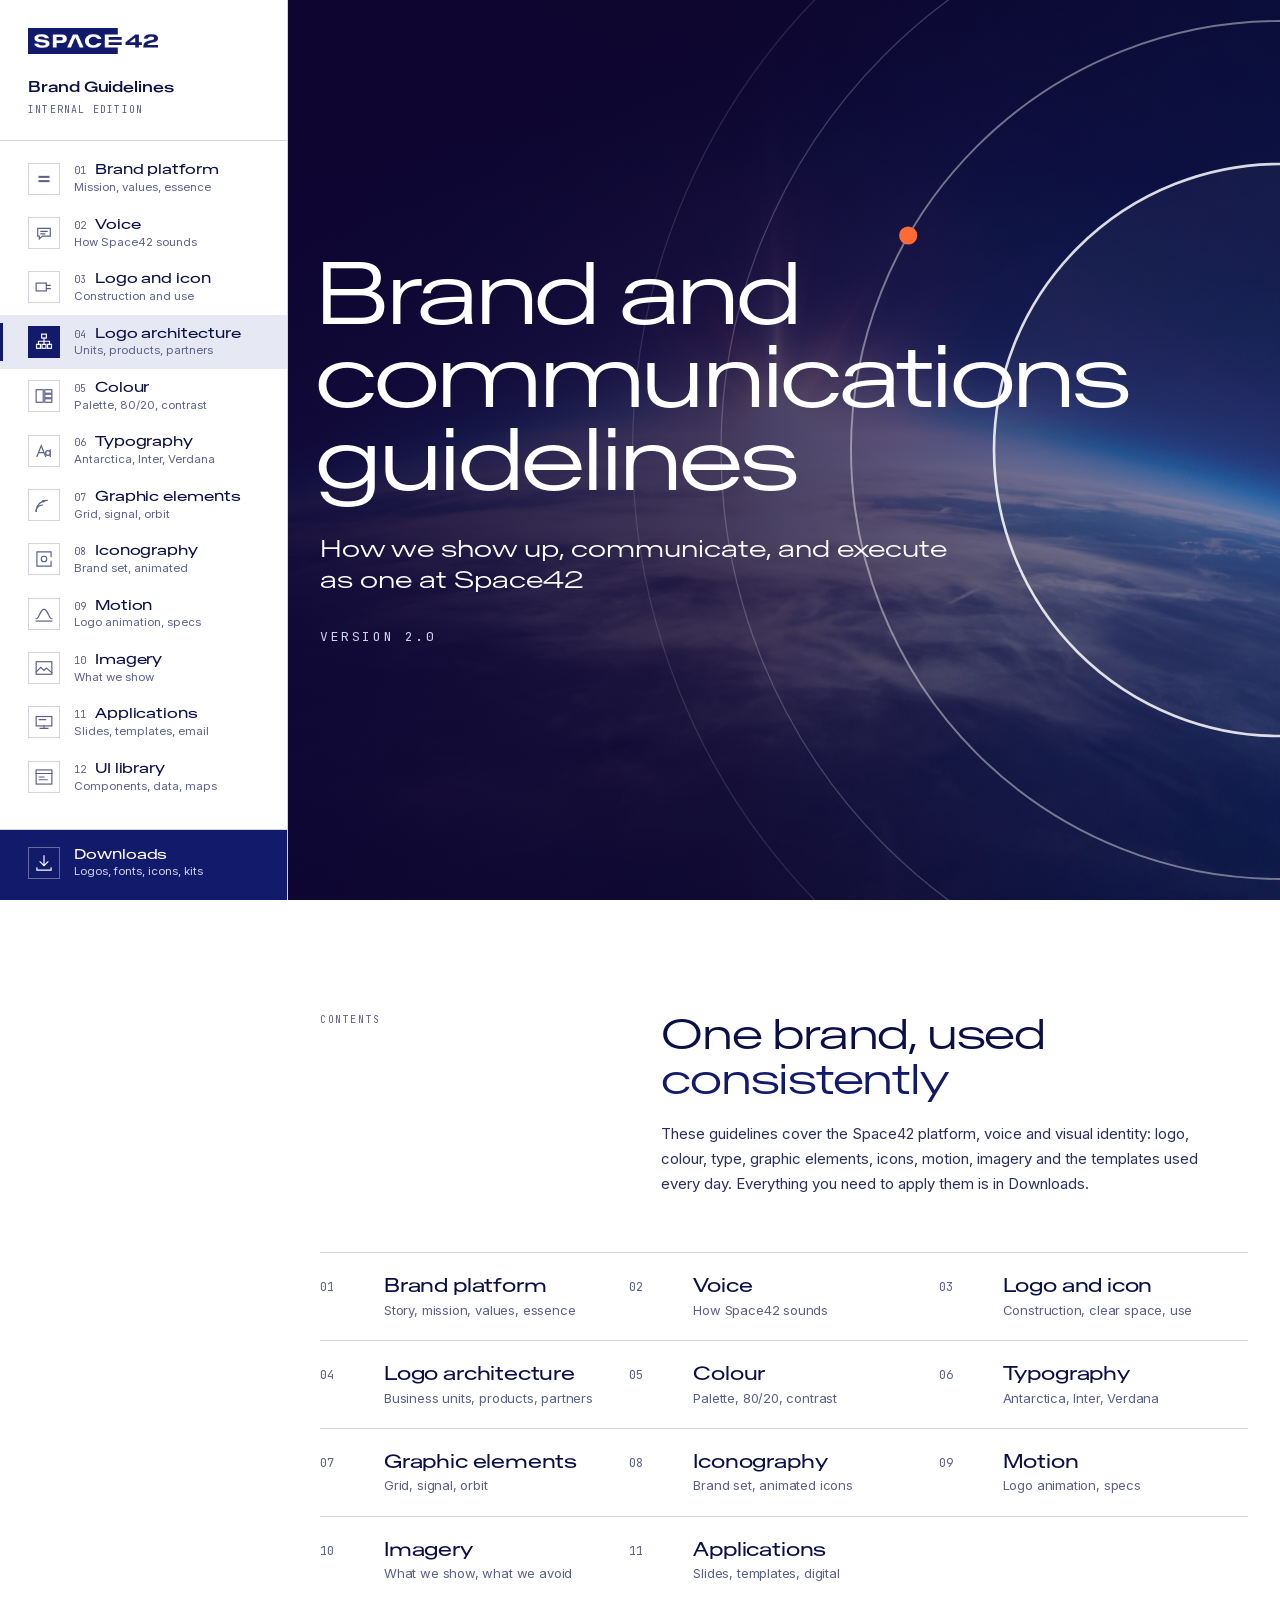
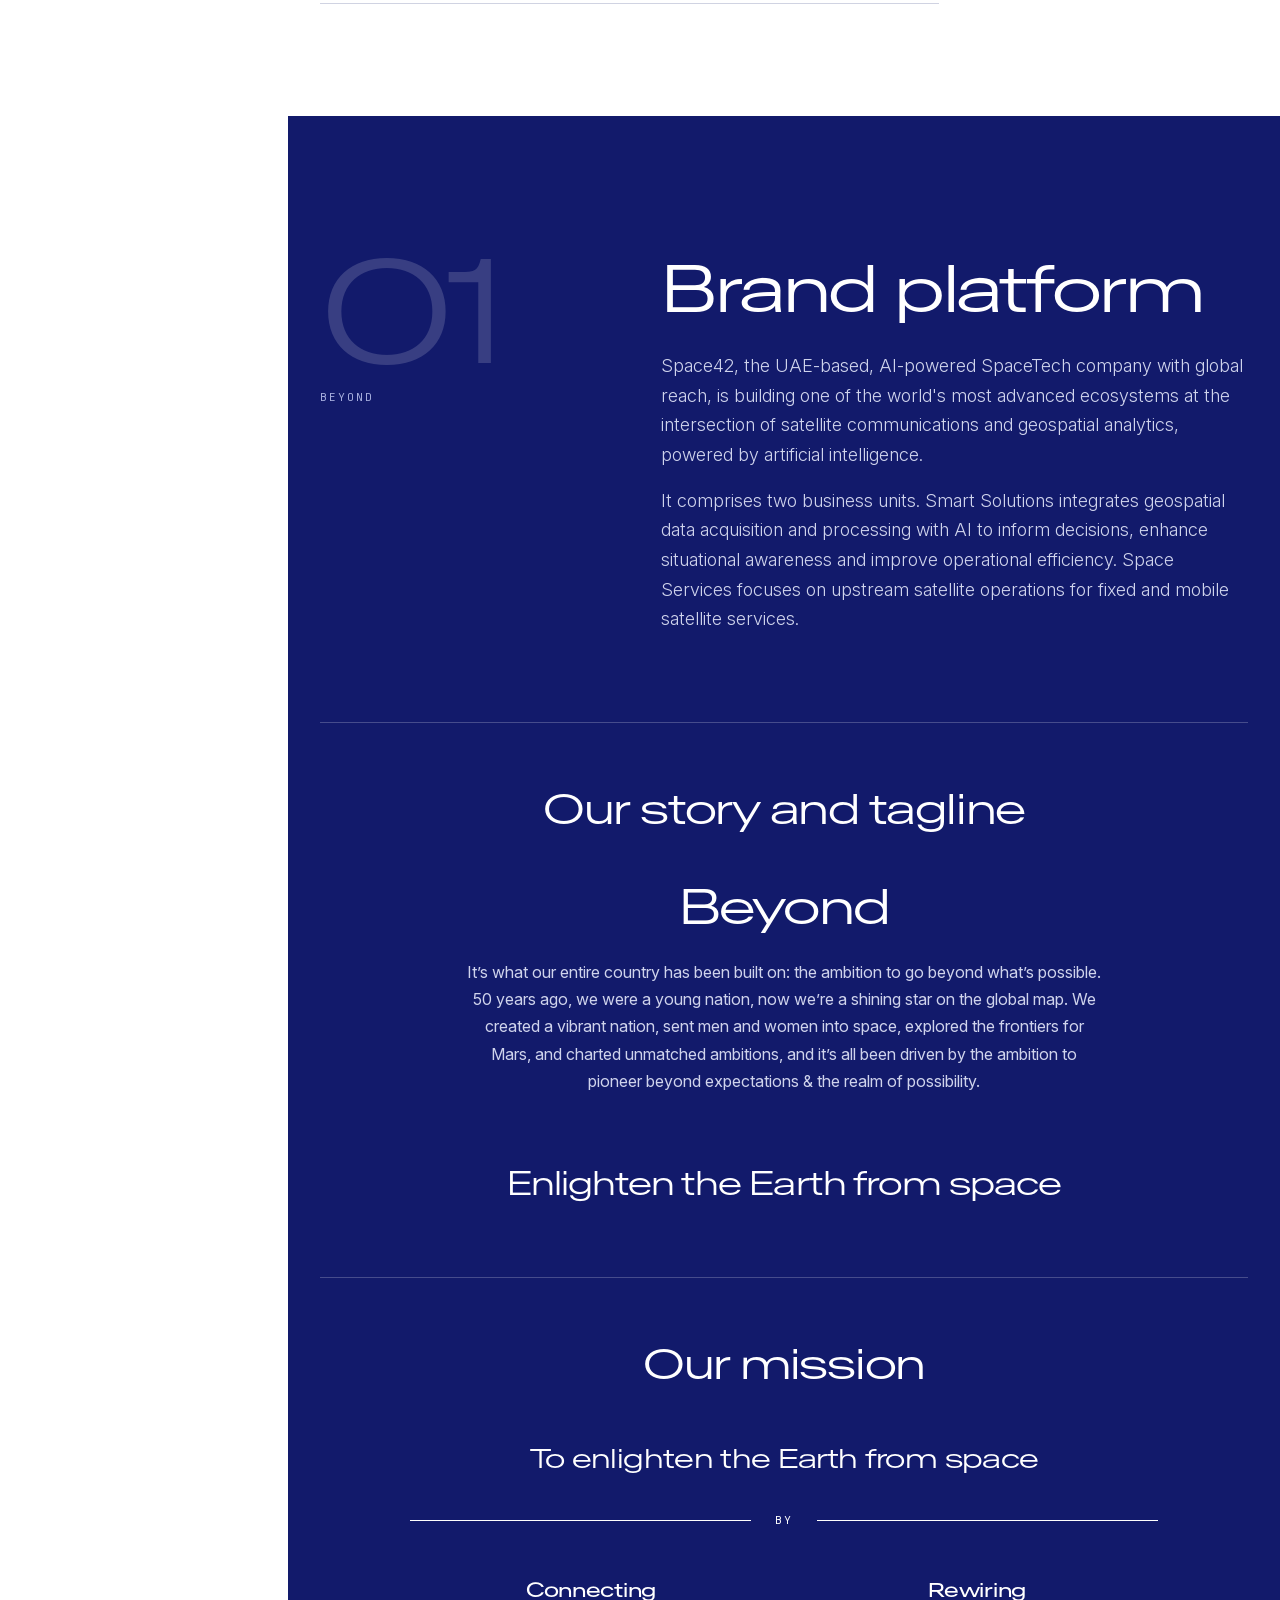
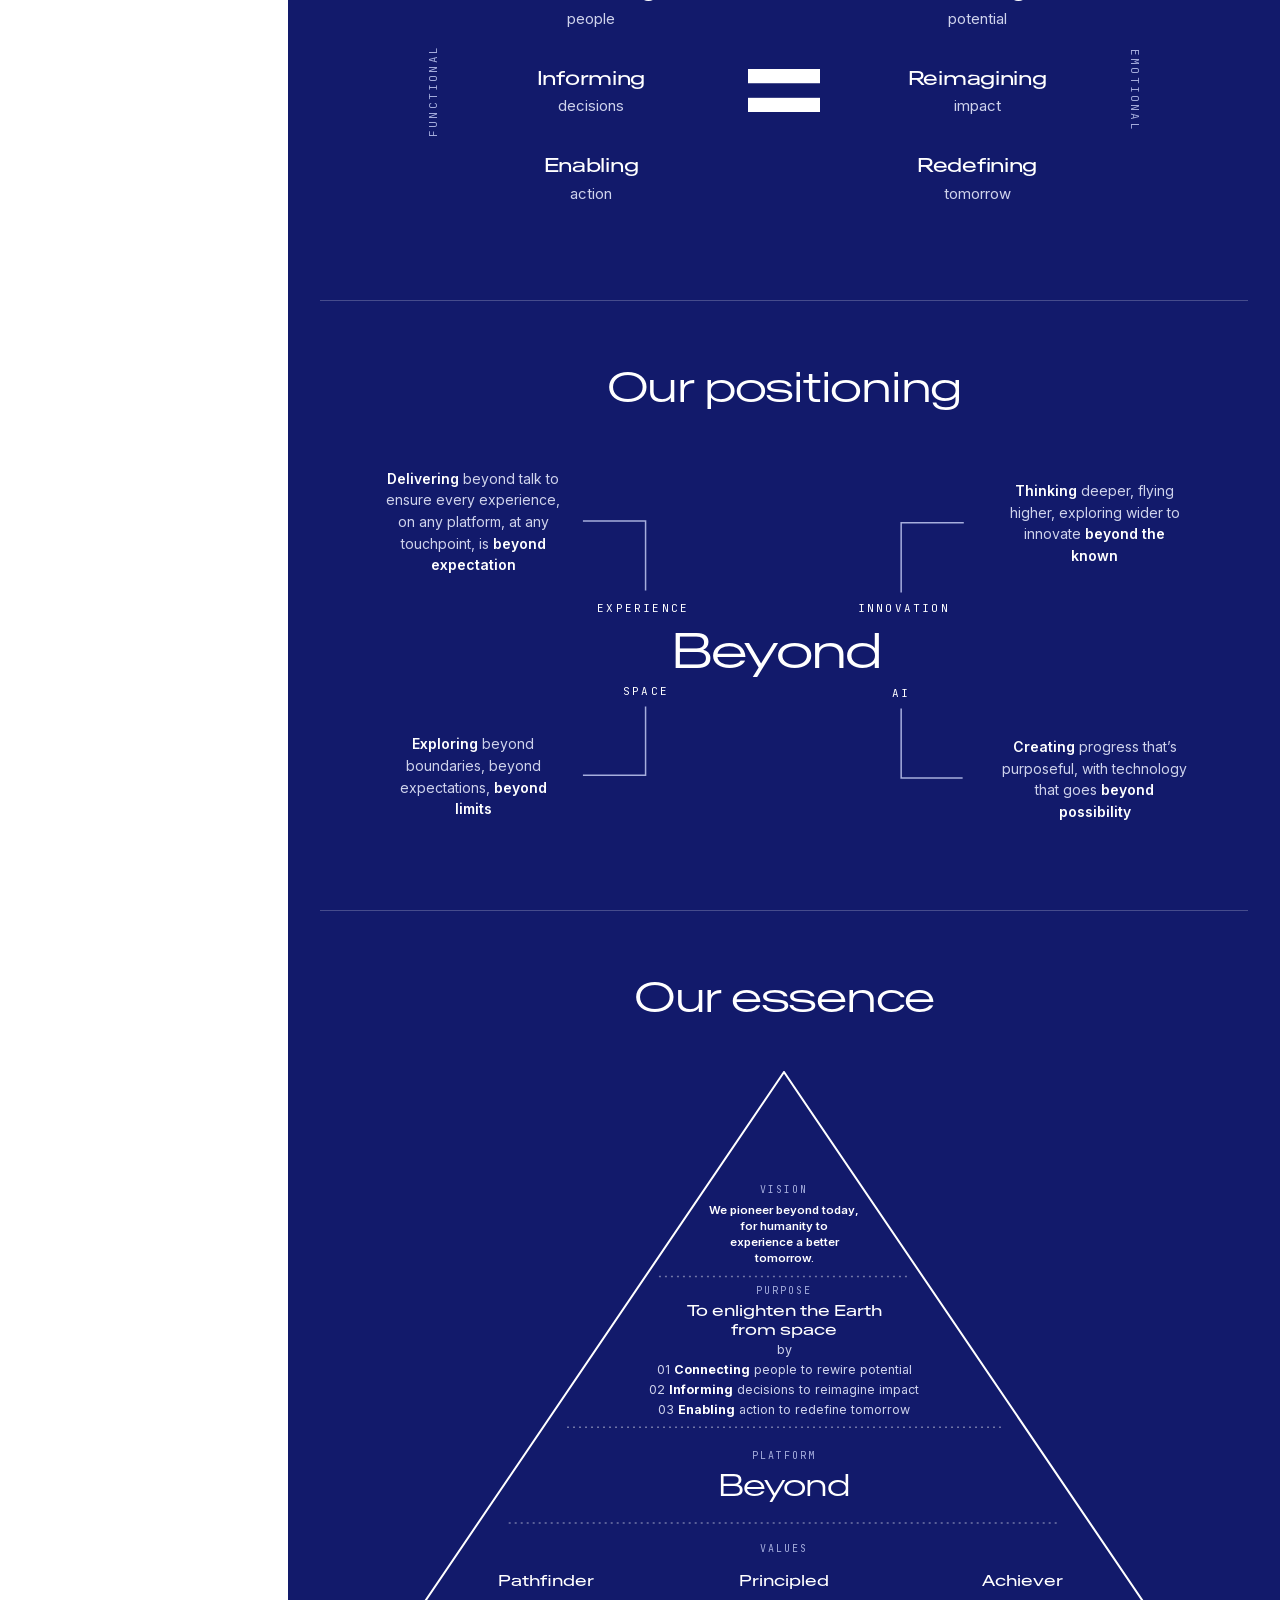
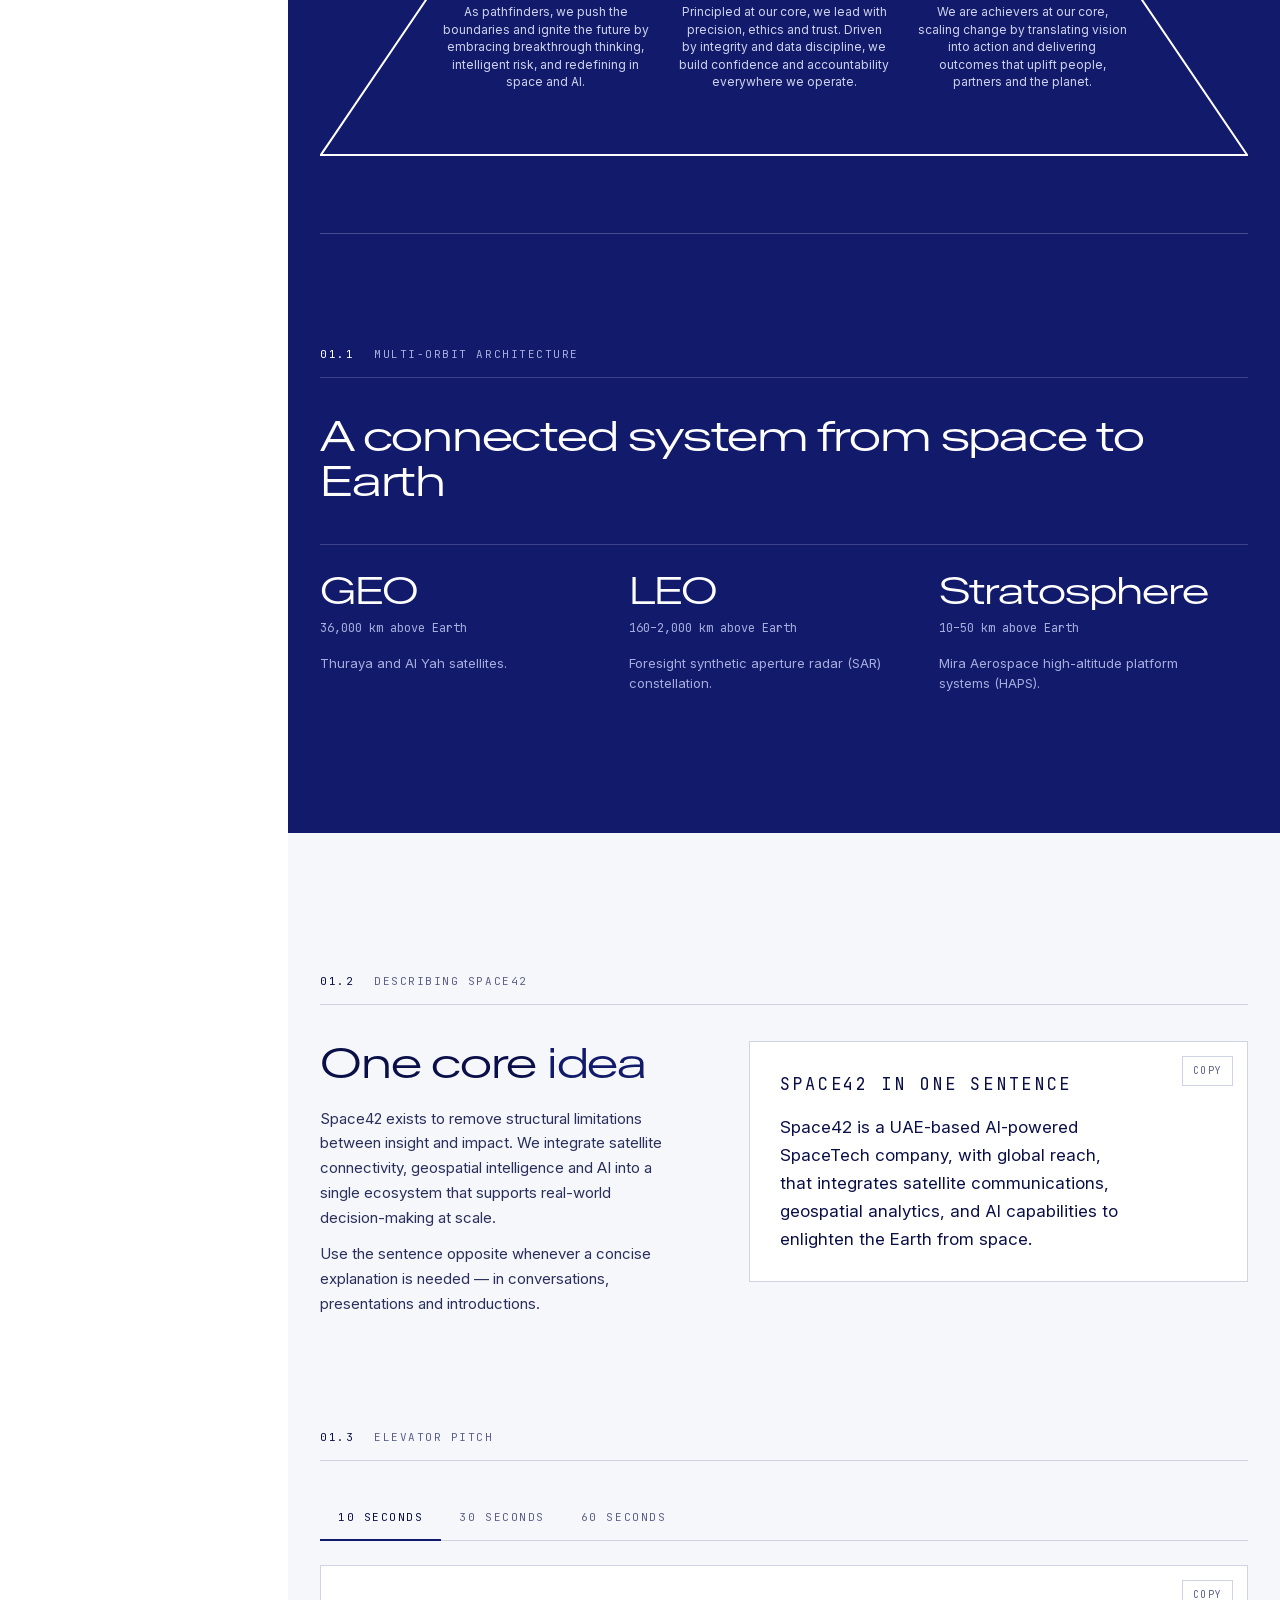
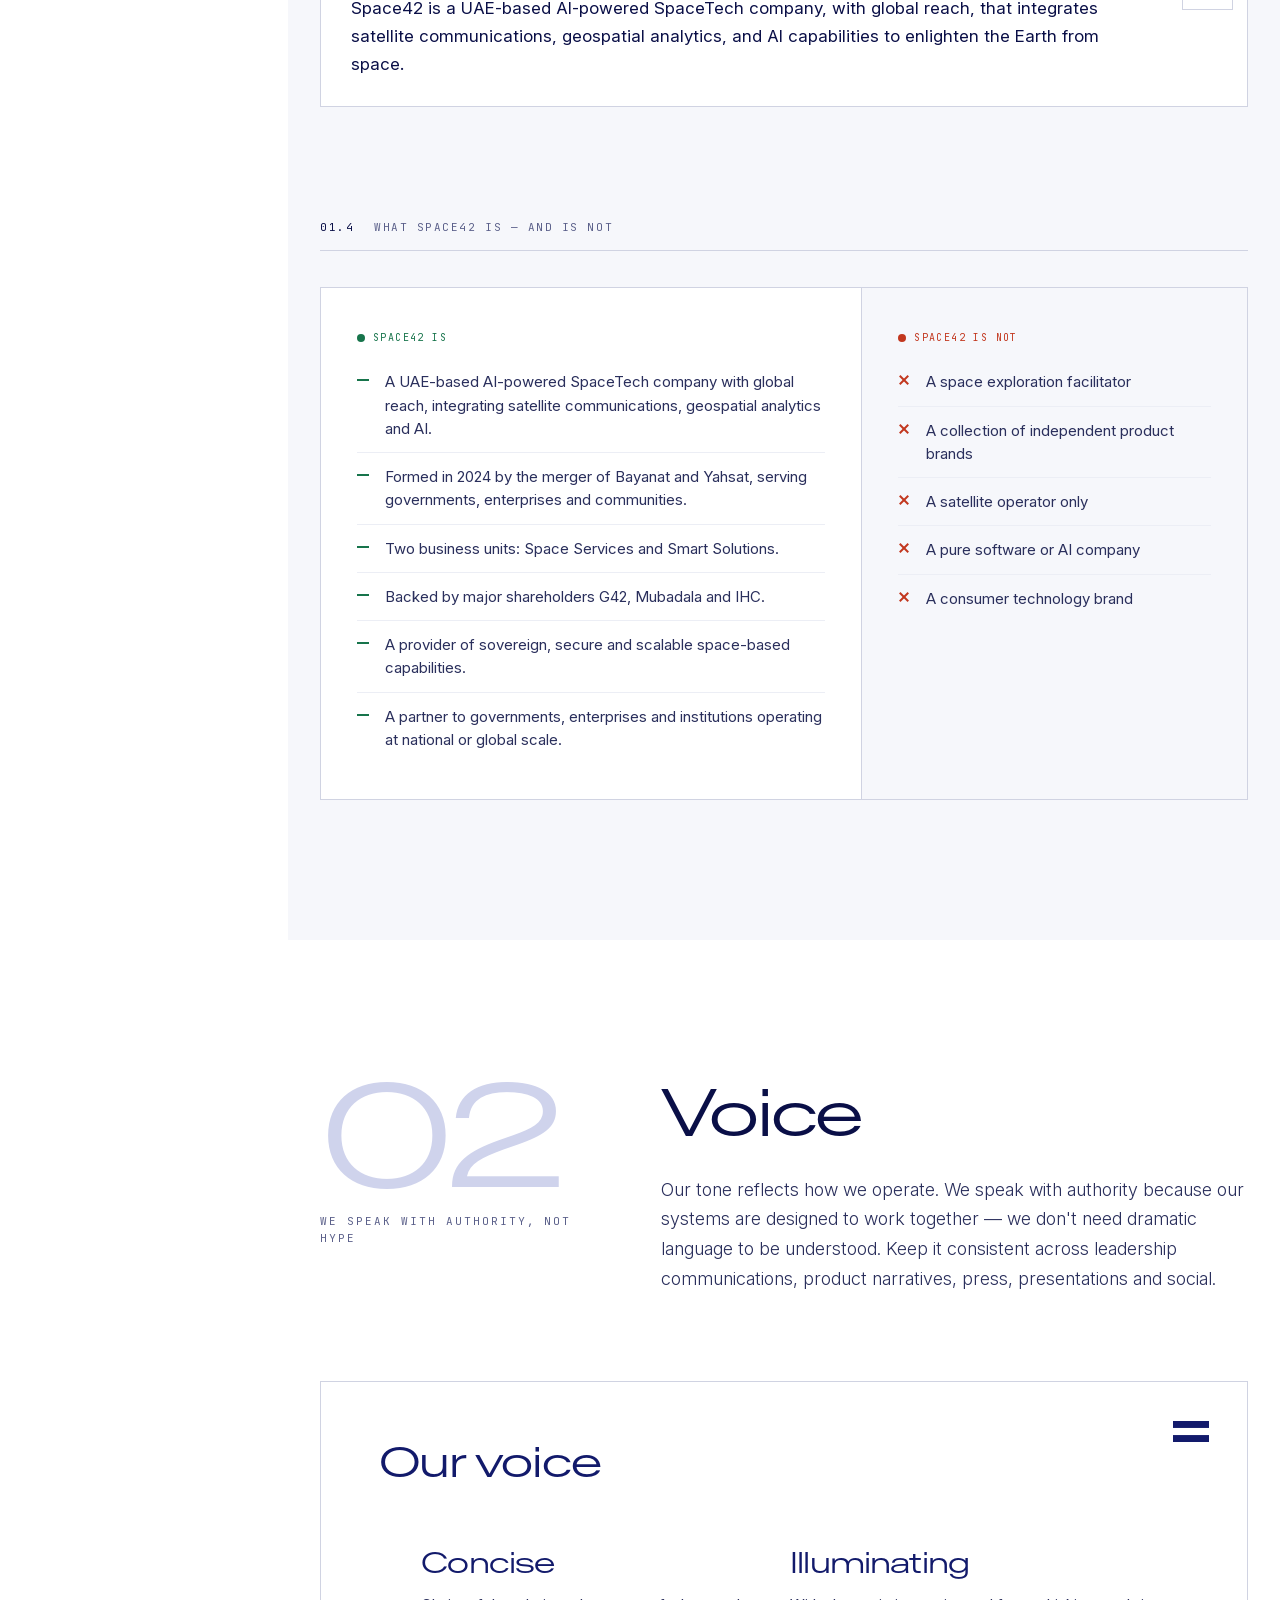
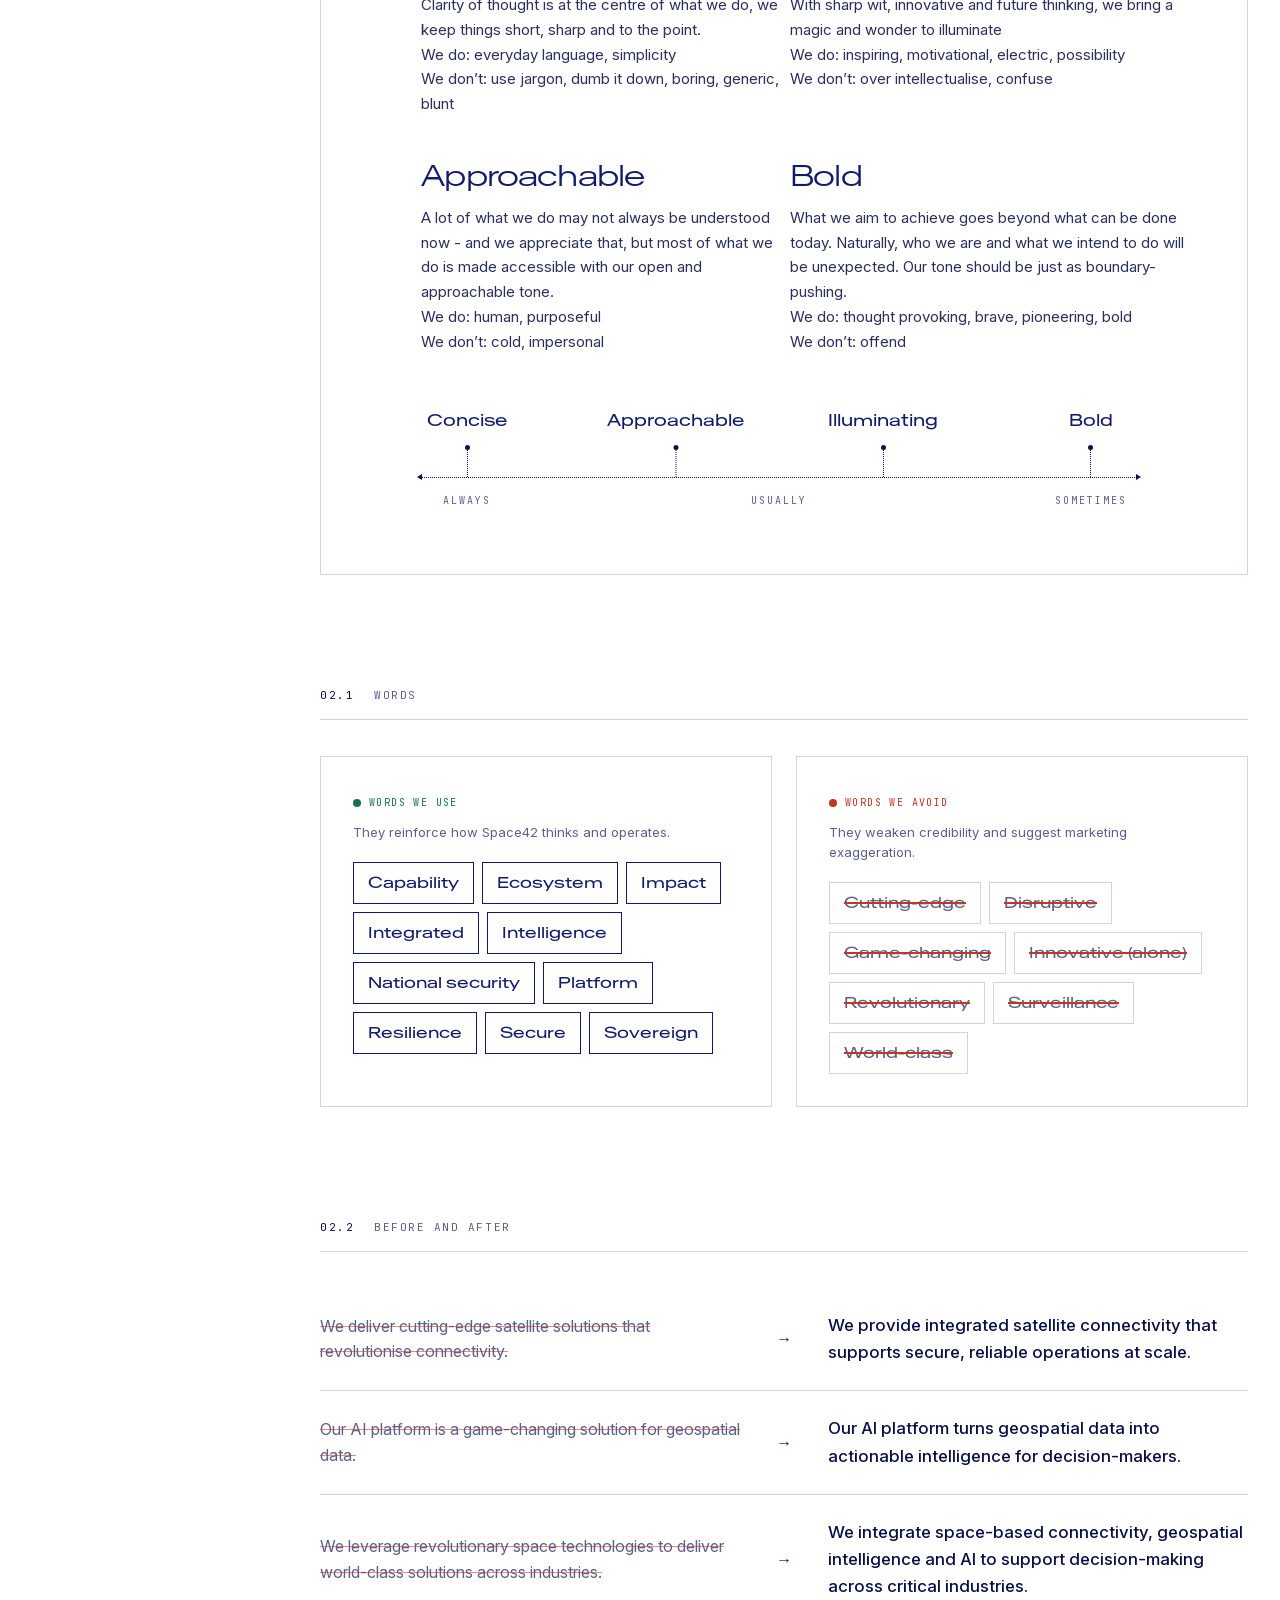
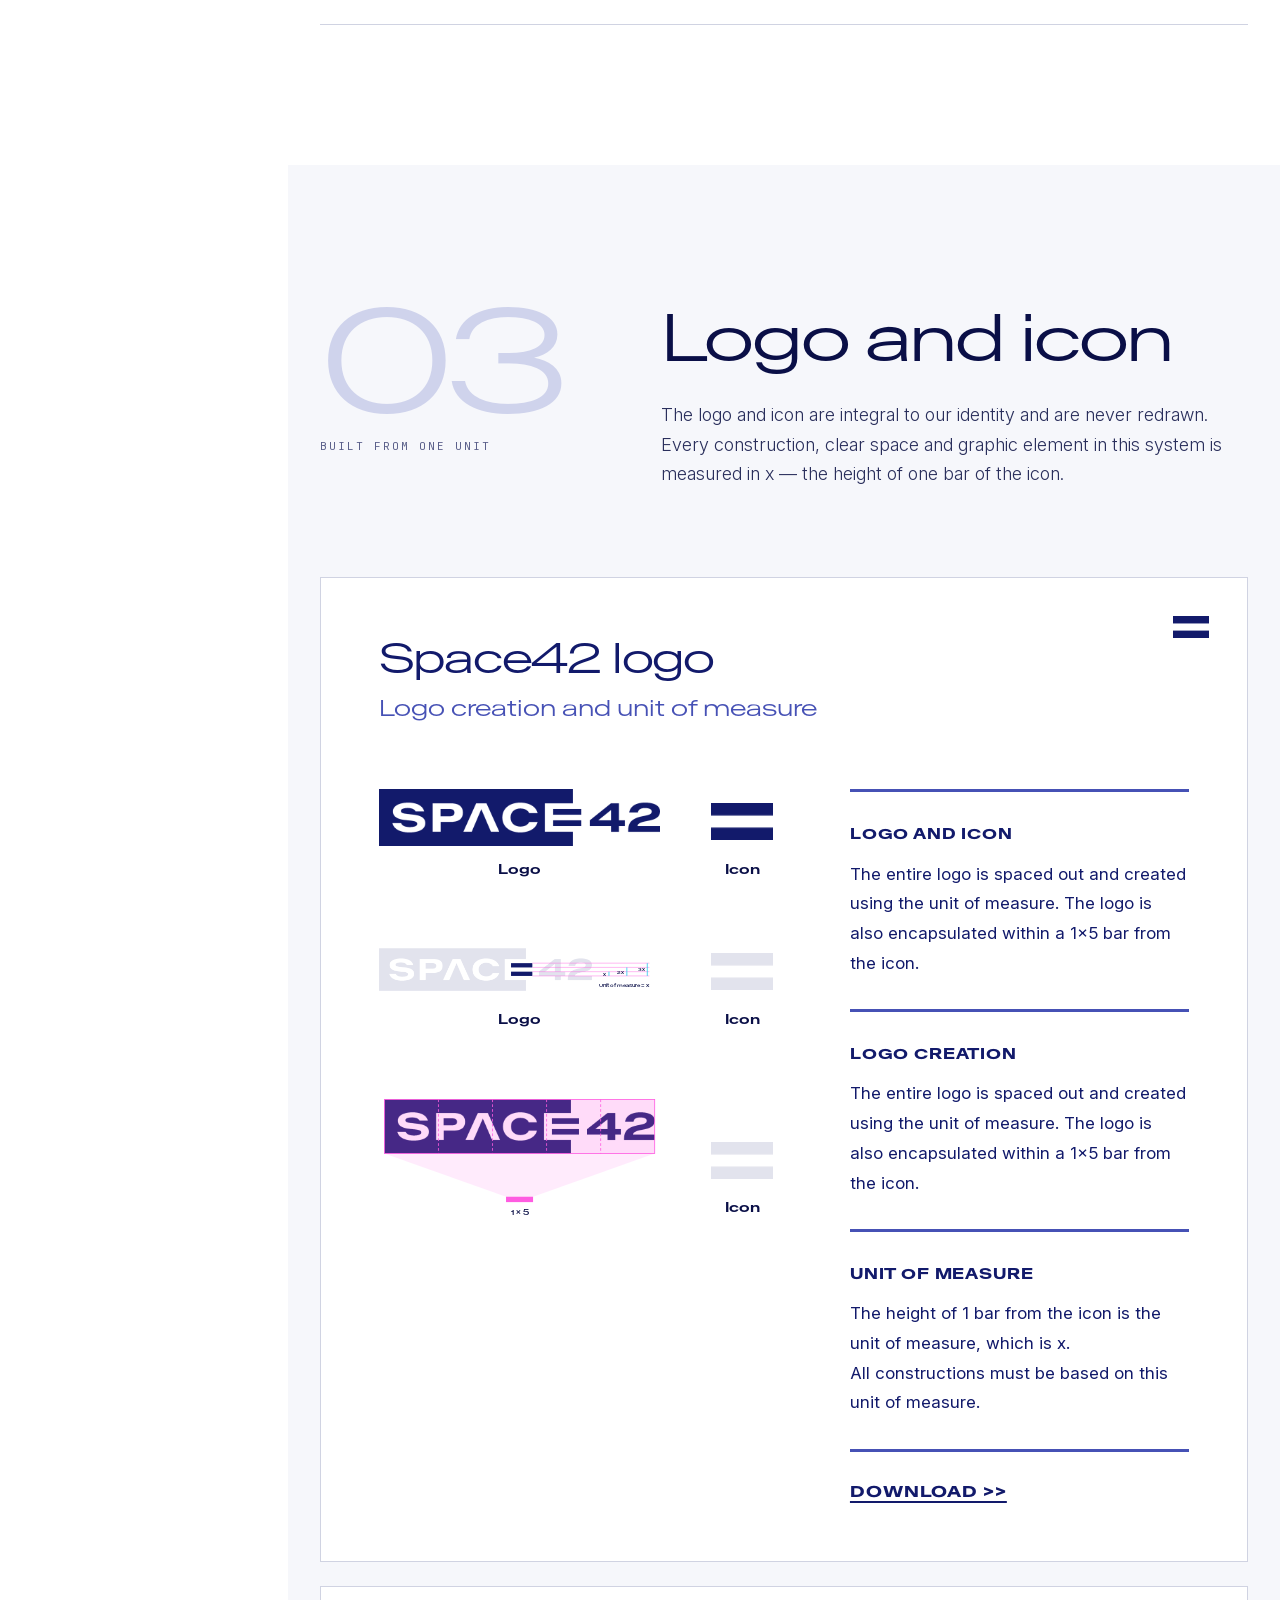
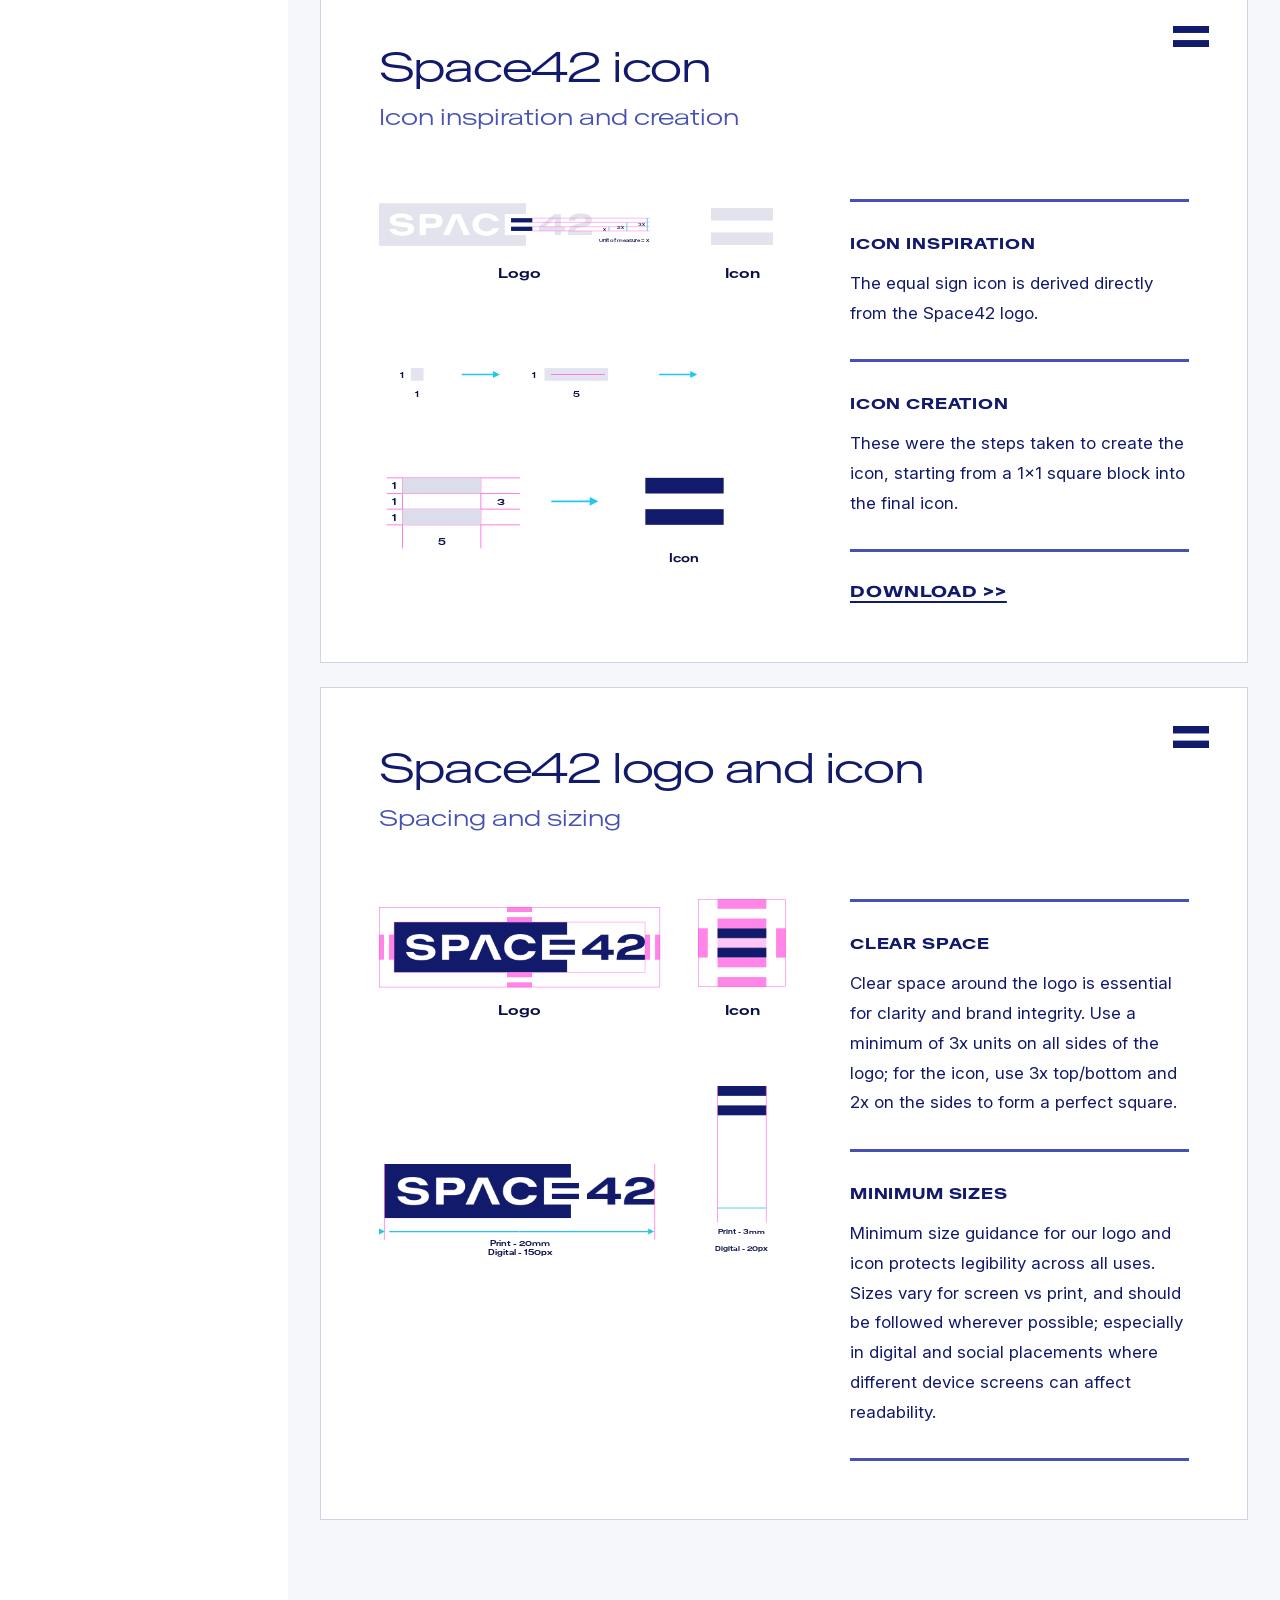
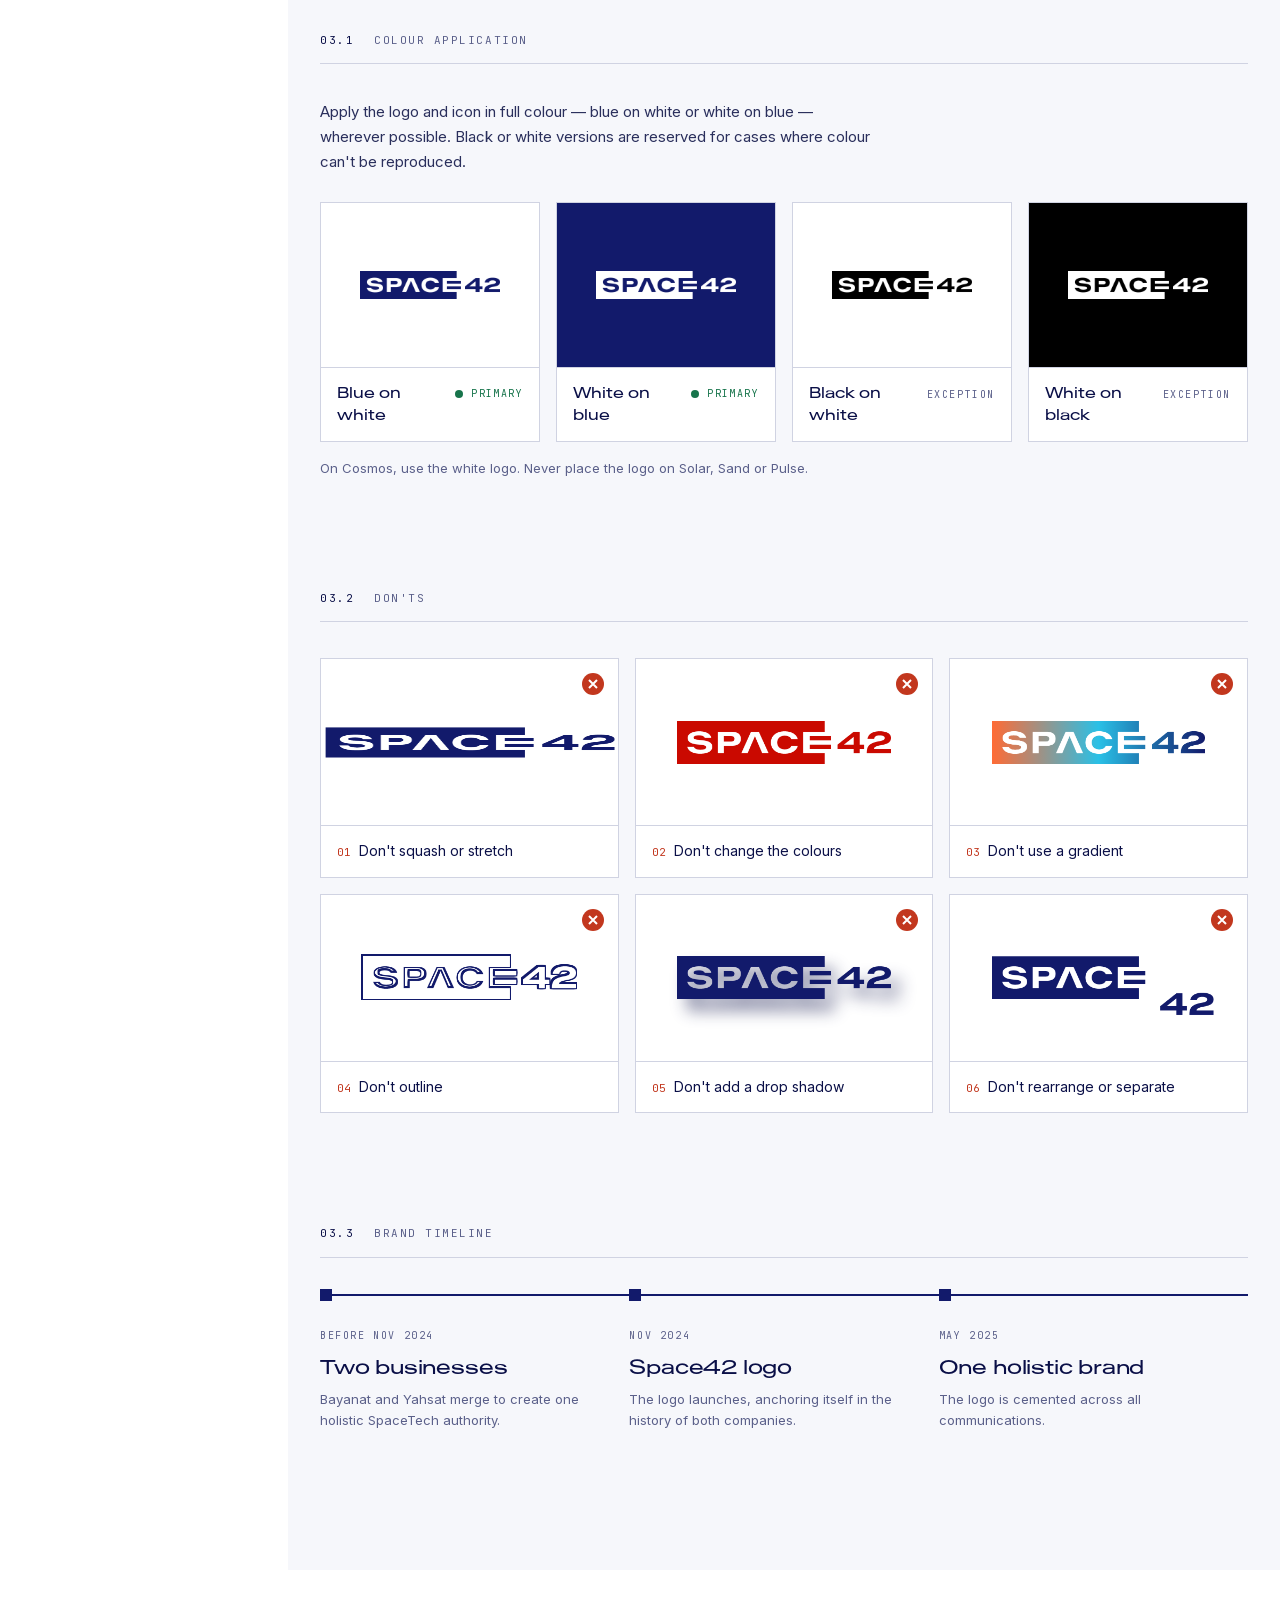
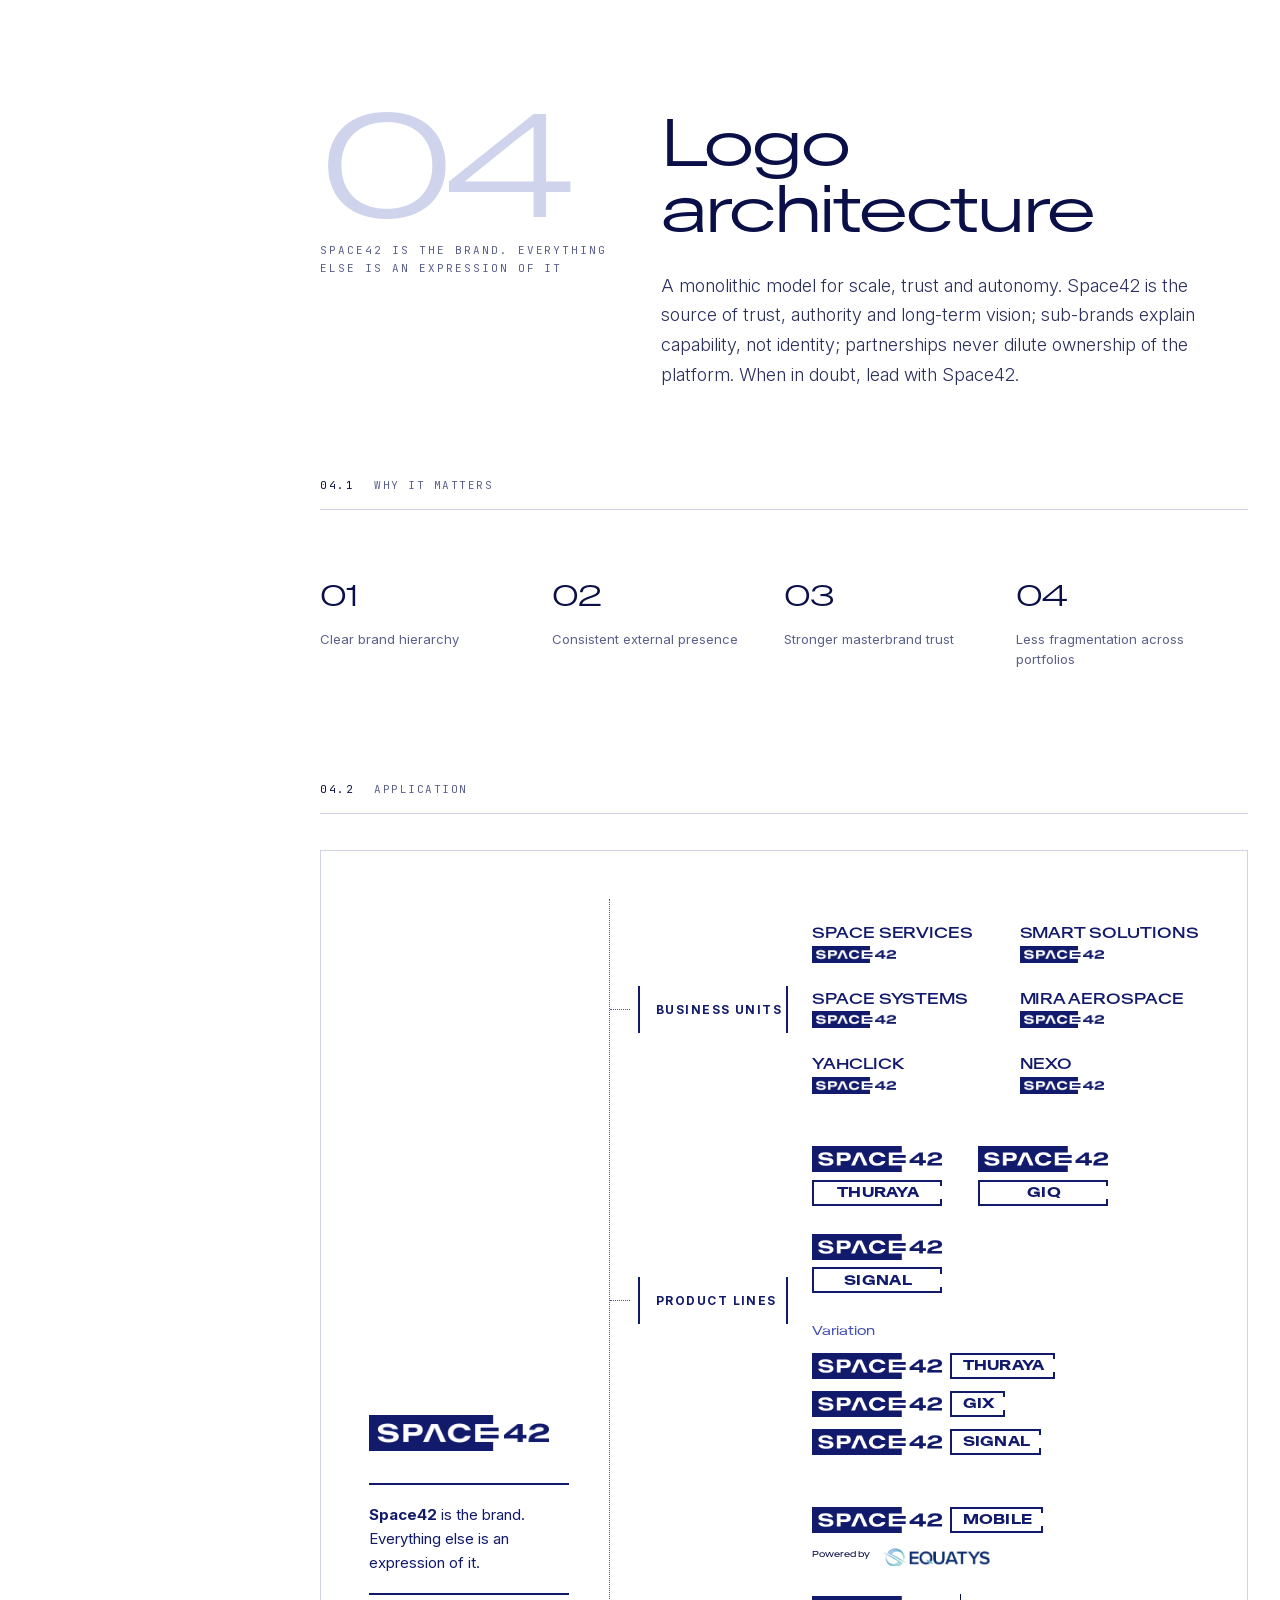
==== index.html @ 19d6d746 "Add files via upload" ====
<!DOCTYPE html>
<html lang="en">
<head>
<meta charset="UTF-8" />
<meta name="viewport" content="width=device-width, initial-scale=1" />
<title>Space42 — Brand and Communications Guidelines</title>
<meta name="description" content="Space42 brand guidelines — full internal edition with all downloadable assets." />
<meta name="theme-color" content="#0F0533" />
<link rel="icon" type="image/png" href="space42-ds-v2/logo/space42-mark-blue.png" />
<link rel="stylesheet" href="space42-ds-v2/fonts/fonts.css" />
<link rel="stylesheet" href="guidelines/gl.css" />
<link rel="stylesheet" href="guidelines/be-components.css" />
<link rel="stylesheet" href="guidelines/anim-icons.css" />
<script src="guidelines/gl.js" defer></script>
<script src="guidelines/be-components.js" defer></script>
<style id="__om-edit-overrides"></style>
</head>
<body>
<div id="preloader" role="status" aria-label="Loading Space42 Brand Guidelines">
  <div class="pl__bars" aria-hidden="true"><i></i><i></i><i></i><i></i><i></i><i></i><i></i></div>
  <div class="pl__word">Space42</div>
  <div class="pl__track"><div class="pl__fill" id="plFill"></div></div>
  <div class="pl__pct" id="plPct">0%</div>
</div>
<script>
(function(){
  var pre=document.getElementById('preloader');
  if(!pre) return;
  var fill=document.getElementById('plFill'), pct=document.getElementById('plPct');
  var root=document.documentElement;
  root.style.overflow='hidden';
  var target=0.05, shown=0, done=false;
  function setTarget(v){ if(v>target) target=Math.min(0.95, v); }
  function recompute(){
    var imgs=document.images, n=imgs.length, loaded=0;
    for(var i=0;i<n;i++){ if(imgs[i].complete) loaded++; }
    var total=n+1; // +1 unit for fonts
    setTarget((loaded+(window.__fontsReady?1:0))/total * 0.95);
  }
  function tick(){
    shown += (target-shown)*0.12;
    if(target-shown<0.002) shown=target;
    fill.style.width=(shown*100).toFixed(1)+'%';
    pct.textContent=Math.round(shown*100)+'%';
    if(!done) requestAnimationFrame(tick);
  }
  requestAnimationFrame(tick);
  function attach(){
    var imgs=document.images;
    for(var i=0;i<imgs.length;i++){
      if(!imgs[i].complete){ imgs[i].addEventListener('load',recompute,{once:true}); imgs[i].addEventListener('error',recompute,{once:true}); }
    }
    recompute();
  }
  if(document.readyState!=='loading') attach(); else document.addEventListener('DOMContentLoaded', attach);
  if(document.fonts && document.fonts.ready){ document.fonts.ready.then(function(){ window.__fontsReady=true; recompute(); }); }
  else { window.__fontsReady=true; }
  function finish(){
    if(done) return; done=true; target=1; shown=1;
    fill.style.width='100%'; pct.textContent='100%';
    setTimeout(function(){
      pre.classList.add('is-hidden');
      root.style.overflow='';
      setTimeout(function(){ if(pre&&pre.parentNode) pre.parentNode.removeChild(pre); }, 600);
    }, 200);
  }
  window.addEventListener('load', function(){ recompute(); setTimeout(finish, 300); });
  setTimeout(finish, 8000); // hard fallback so a slow asset never hangs the page
})();
</script>
<aside class="side" aria-label="Guidelines">
  <div class="side__top">
    <a class="side__logo" href="#top"><img src="space42-ds-v2/logo/space42-logo-blue.png" alt="Space42" /></a>
    <button class="side__menu" type="button" aria-expanded="false" aria-label="Open contents"><i></i><i></i></button>
  </div>
  <div class="side__body">
    <div class="side__doc"><span class="side__name">Brand Guidelines</span><span class="side__ed">Internal edition</span></div>
    <nav class="side__links">
      <a href="#platform"><span class="side__ic"><svg viewBox="0 0 28 28" aria-hidden="true"><rect x="7" y="10" width="14" height="2.6"/><rect x="7" y="15.4" width="14" height="2.6"/></svg></span><span class="side__tx"><b><em>01</em>Brand platform</b><small>Mission, values, essence</small></span></a>
      <a href="#voice"><span class="side__ic"><svg viewBox="0 0 28 28" aria-hidden="true"><path d="M6 8h16v10H12l-4 3.5V18H6z" fill="none"/><path d="M10 12h8M10 15h5" /></svg></span><span class="side__tx"><b><em>02</em>Voice</b><small>How Space42 sounds</small></span></a>
      <a href="#logo"><span class="side__ic"><svg viewBox="0 0 28 28" aria-hidden="true"><rect x="4" y="9" width="13" height="10" fill="none"/><path d="M17 12h5M17 16h5"/></svg></span><span class="side__tx"><b><em>03</em>Logo and icon</b><small>Construction and use</small></span></a>
      <a href="#architecture"><span class="side__ic"><svg viewBox="0 0 28 28" aria-hidden="true"><rect x="11" y="4" width="6" height="5" fill="none"/><path d="M14 9v4M7 13h14M7 13v4M14 13v4M21 13v4"/><rect x="4.5" y="17" width="5" height="5" fill="none"/><rect x="11.5" y="17" width="5" height="5" fill="none"/><rect x="18.5" y="17" width="5" height="5" fill="none"/></svg></span><span class="side__tx"><b><em>04</em>Logo architecture</b><small>Units, products, partners</small></span></a>
      <a href="#colour"><span class="side__ic"><svg viewBox="0 0 28 28" aria-hidden="true"><rect x="4" y="6" width="9" height="16" fill="none"/><rect x="15" y="6" width="9" height="4.5" fill="none"/><rect x="15" y="11.75" width="9" height="4.5" fill="none"/><rect x="15" y="17.5" width="9" height="4.5" fill="none"/></svg></span><span class="side__tx"><b><em>05</em>Colour</b><small>Palette, 80/20, contrast</small></span></a>
      <a href="#type"><span class="side__ic"><svg viewBox="0 0 28 28" aria-hidden="true"><path d="M5 21L10.5 7 16 21M7.2 16h6.6" fill="none"/><path d="M19 13.5a3 3 0 1 1 0 6 3 3 0 0 1 0-6zM22 12.5V21" fill="none"/></svg></span><span class="side__tx"><b><em>06</em>Typography</b><small>Antarctica, Inter, Verdana</small></span></a>
      <a href="#elements"><span class="side__ic"><svg viewBox="0 0 28 28" aria-hidden="true"><path d="M4 22A14 14 0 0 1 18 8" fill="none"/><path d="M4 22a8 8 0 0 1 8-8" fill="none"/><circle cx="13.2" cy="9.2" r="1.6" class="f"/></svg></span><span class="side__tx"><b><em>07</em>Graphic elements</b><small>Grid, signal, orbit</small></span></a>
      <a href="#icons"><span class="side__ic"><svg viewBox="0 0 28 28" aria-hidden="true"><path d="M23 17v6H5V5h18v6" fill="none"/><circle cx="14" cy="14" r="3.5" fill="none"/></svg></span><span class="side__tx"><b><em>08</em>Iconography</b><small>Brand set, animated</small></span></a>
      <a href="#motion"><span class="side__ic"><svg viewBox="0 0 28 28" aria-hidden="true"><path d="M4 20c4 0 5-12 10-12s6 12 10 12" fill="none"/><path d="M4 23h20"/></svg></span><span class="side__tx"><b><em>09</em>Motion</b><small>Logo animation, specs</small></span></a>
      <a href="#imagery"><span class="side__ic"><svg viewBox="0 0 28 28" aria-hidden="true"><rect x="4" y="6" width="20" height="16" fill="none"/><path d="M4 19l6-6 4 4 3-3 7 6" fill="none"/></svg></span><span class="side__tx"><b><em>10</em>Imagery</b><small>What we show</small></span></a>
      <a href="#applications"><span class="side__ic"><svg viewBox="0 0 28 28" aria-hidden="true"><rect x="4" y="7" width="20" height="12" fill="none"/><path d="M14 19v3M9 22h10M8 11h8"/></svg></span><span class="side__tx"><b><em>11</em>Applications</b><small>Slides, templates, email</small></span></a>
      <a href="#ui-library"><span class="side__ic"><svg viewBox="0 0 28 28" aria-hidden="true"><rect x="4" y="5" width="20" height="18" fill="none"/><path d="M4 9.5h20M8 14h6M8 17.5h10"/></svg></span><span class="side__tx"><b><em>12</em>UI library</b><small>Components, data, maps</small></span></a>
    </nav>
    <a class="side__dl" href="#downloads"><span class="side__ic"><svg viewBox="0 0 28 28" aria-hidden="true"><path d="M14 5v12M9 12.5l5 5 5-5" fill="none"/><path d="M5 20v3h18v-3" fill="none"/></svg></span><span class="side__tx"><b>Downloads</b><small>Logos, fonts, icons, kits</small></span></a>
  </div>
</aside>

<!-- ============ HERO ============ -->
<header class="hero" id="top" data-screen-label="Hero">
  <div class="hero__bg" aria-hidden="true"></div>
  <svg class="hero__orbit" viewBox="0 0 1000 1000" aria-hidden="true">
    <circle cx="500" cy="500" r="498" fill="none" stroke="#fff" stroke-width="1" opacity=".12"/>
    <circle cx="500" cy="500" r="430" fill="none" stroke="#fff" stroke-width="1" opacity=".2"/>
    <circle cx="500" cy="500" r="330" fill="none" stroke="#fff" stroke-width="1.5" opacity=".42"/>
    <circle cx="500" cy="500" r="220" fill="rgba(255,255,255,0.05)" stroke="#fff" stroke-width="2" opacity=".85"/>
    <circle cx="214" cy="335" r="7" fill="#FF6B35"/>
  </svg>
  <div class="wrap hero__in">
    <h1 class="hero__h">Brand and<br/>communications<br/>guidelines</h1>
    <p class="hero__lead2">How we show up, communicate, and execute as one at Space42</p>
    <p class="hero__ver">Version 2.0</p>
  </div>
</header>

<!-- ============ CONTENTS ============ -->
<section class="toc" data-screen-label="Contents">
  <div class="wrap">
    <div class="toc__head">
      <p class="lbl">Contents</p>
      <div>
        <h2 class="h3">One brand, used <em>consistently</em></h2>
        <p class="p">These guidelines cover the Space42 platform, voice and visual identity: logo, colour, type, graphic elements, icons, motion, imagery and the templates used every day. Everything you need to apply them is in Downloads.</p>
      </div>
    </div>
    <div class="toc__grid">
      <a class="toc__item" href="#platform"><span class="toc__n">01</span><span class="toc__t">Brand platform<span class="toc__d">Story, mission, values, essence</span></span></a>
      <a class="toc__item" href="#voice"><span class="toc__n">02</span><span class="toc__t">Voice<span class="toc__d">How Space42 sounds</span></span></a>
      <a class="toc__item" href="#logo"><span class="toc__n">03</span><span class="toc__t">Logo and icon<span class="toc__d">Construction, clear space, use</span></span></a>
      <a class="toc__item" href="#architecture"><span class="toc__n">04</span><span class="toc__t">Logo architecture<span class="toc__d">Business units, products, partners</span></span></a>
      <a class="toc__item" href="#colour"><span class="toc__n">05</span><span class="toc__t">Colour<span class="toc__d">Palette, 80/20, contrast</span></span></a>
      <a class="toc__item" href="#type"><span class="toc__n">06</span><span class="toc__t">Typography<span class="toc__d">Antarctica, Inter, Verdana</span></span></a>
      <a class="toc__item" href="#elements"><span class="toc__n">07</span><span class="toc__t">Graphic elements<span class="toc__d">Grid, signal, orbit</span></span></a>
      <a class="toc__item" href="#icons"><span class="toc__n">08</span><span class="toc__t">Iconography<span class="toc__d">Brand set, animated icons</span></span></a>
      <a class="toc__item" href="#motion"><span class="toc__n">09</span><span class="toc__t">Motion<span class="toc__d">Logo animation, specs</span></span></a>
      <a class="toc__item" href="#imagery"><span class="toc__n">10</span><span class="toc__t">Imagery<span class="toc__d">What we show, what we avoid</span></span></a>
      <a class="toc__item" href="#applications"><span class="toc__n">11</span><span class="toc__t">Applications<span class="toc__d">Slides, templates, digital</span></span></a>
    </div>
  </div>
</section>

<!-- ============ 01 PLATFORM ============ -->
<section class="ch ch--blue" id="platform" data-screen-label="01 Platform">
  <div class="wrap">
    <div class="ch__head rv">
      <div><div class="ch__num">01</div><p class="ch__lbl">Beyond</p></div>
      <div>
        <h2 class="ch__title">Brand platform<em></em></h2>
        <p class="ch__intro">Space42, the UAE-based, AI-powered SpaceTech company with global reach, is building one of the world's most advanced ecosystems at the intersection of satellite communications and geospatial analytics, powered by artificial intelligence.</p>
        <p class="ch__intro">It comprises two business units. Smart Solutions integrates geospatial data acquisition and processing with AI to inform decisions, enhance situational awareness and improve operational efficiency. Space Services focuses on upstream satellite operations for fixed and mobile satellite services.</p>
      </div>
    </div>

    <div class="plates">
<article class="plate rv" id="story"><h3 class="plate__h">Our story and tagline</h3><div class="plate__body"><div class="plate__stage"><div class="pst"><p class="pst__b">Beyond</p><p class="pst__p">It’s what our entire country has been built on: the ambition to go beyond what’s possible. 50 years ago, we were a young nation, now we’re a shining star on the global map. We created a vibrant nation, sent men and women into space, explored the frontiers for Mars, and charted unmatched ambitions, and it’s all been driven by the ambition to pioneer beyond expectations &amp; the realm of possibility.</p><p class="pst__t">Enlighten the Earth from space</p></div></div></div></article>
<article class="plate rv" id="mission"><h3 class="plate__h">Our mission</h3><div class="plate__body"><div class="plate__stage"><div class="pm"><p class="pm__stmt">To enlighten the Earth from space</p><div class="pm__by"><i></i><span>BY</span><i></i></div><div class="pm__grid"><span class="pm__v pm__v--up">Functional</span><div class="pm__col"><p><b>Connecting</b>people</p><p><b>Informing</b>decisions</p><p><b>Enabling</b>action</p></div><img class="pm__eq" src="space42-ds-v2/logo/equal-mark-blue.png" alt="equals" /><div class="pm__col"><p><b>Rewiring</b>potential</p><p><b>Reimagining</b>impact</p><p><b>Redefining</b>tomorrow</p></div><span class="pm__v">Emotional</span></div></div></div></div></article>
<article class="plate rv" id="positioning"><h3 class="plate__h">Our positioning</h3><div class="plate__body"><div class="plate__stage"><div class="pp"><svg class="pp__lines" viewBox="0 0 2400 900" preserveAspectRatio="none" aria-hidden="true"><polyline points="680,155 842,155 842,335"/><polyline points="1665,160 1503,160 1503,340"/><polyline points="842,635 842,813 680,813"/><polyline points="1503,640 1503,820 1662,820"/></svg>
<p class="pp__t" style="left:16.5%;top:17.44%"><b>Delivering</b> beyond talk to ensure every experience, on any platform, at any touchpoint, is <b>beyond expectation</b></p>
<p class="pp__t" style="left:83.5%;top:17.78%"><b>Thinking</b> deeper, flying higher, exploring wider to innovate <b>beyond the known</b></p>
<p class="pp__t" style="left:16.5%;top:90.56%"><b>Exploring</b> beyond boundaries, beyond expectations, <b>beyond limits</b></p>
<p class="pp__t" style="left:83.5%;top:91.33%"><b>Creating</b> progress that’s purposeful, with technology that goes <b>beyond possibility</b></p>
<span class="pp__l" style="left:34.83%;top:42.44%">EXPERIENCE</span><span class="pp__l" style="left:62.92%;top:42.44%">INNOVATION</span><span class="pp__b" style="left:49.17%;top:54.67%">Beyond</span><span class="pp__l" style="left:35.13%;top:66.33%">SPACE</span><span class="pp__l" style="left:62.63%;top:66.89%">AI</span></div></div></div></article>
<article class="plate rv" id="essence"><h3 class="plate__h">Our essence</h3><div class="plate__body"><div class="plate__stage"><div class="pe"><svg class="pe__tri" viewBox="0 0 2100 1300" preserveAspectRatio="none" aria-hidden="true"><polygon points="2,1298 1050,2 2098,1298"/><line class="d" x1="767" y1="390" x2="1333" y2="390"/><line class="d" x1="559" y1="676" x2="1541" y2="676"/><line class="d" x1="427" y1="858" x2="1673" y2="858"/></svg>
<div class="pe__tiers">
<div class="pe__t pe__t--vis"><span class="pe__k">VISION</span><p class="pe__vis">We pioneer beyond today, for humanity to experience a better tomorrow.</p></div>
<div class="pe__t pe__t--pur"><span class="pe__k">PURPOSE</span><p class="pe__pur">To enlighten the Earth from space</p><p class="pe__by">by</p><p class="pe__ln">01 <b>Connecting</b> people to rewire potential</p><p class="pe__ln">02 <b>Informing</b> decisions to reimagine impact</p><p class="pe__ln">03 <b>Enabling</b> action to redefine tomorrow</p></div>
<div class="pe__t pe__t--pla"><span class="pe__k">PLATFORM</span><p class="pe__b">Beyond</p></div>
<div class="pe__t pe__t--val"><span class="pe__k">VALUES</span><div class="pe__vals"><div class="pe__val"><b>Pathfinder</b><p>As pathfinders, we push the boundaries and ignite the future by embracing breakthrough thinking, intelligent risk, and redefining in space and AI.</p></div><div class="pe__val"><b>Principled</b><p>Principled at our core, we lead with precision, ethics and trust. Driven by integrity and data discipline, we build confidence and accountability everywhere we operate.</p></div><div class="pe__val"><b>Achiever</b><p>We are achievers at our core, scaling change by translating vision into action and delivering outcomes that uplift people, partners and the planet.</p></div></div></div>
</div></div></div></div></article>
</div>

    <div class="flag"><span>Multi-orbit architecture</span><span class="flag__line"></span><span>01.1</span></div>
    <div class="rv">
      <h3 class="h3" style="max-width:22ch;">A connected system from space to <em>Earth</em></h3>
      <div class="orbits" style="margin-top:40px;">
        <div><b>GEO</b><span class="alt">36,000 km above Earth</span><p class="small">Thuraya and Al Yah satellites.</p></div>
        <div><b>LEO</b><span class="alt">160–2,000 km above Earth</span><p class="small">Foresight synthetic aperture radar (SAR) constellation.</p></div>
        <div><b>Stratosphere</b><span class="alt">10–50 km above Earth</span><p class="small">Mira Aerospace high-altitude platform systems (HAPS).</p></div>
      </div>
    </div>
  </div>
</section>

<section class="ch ch--paper" id="platform-words" data-screen-label="01 Platform · describing Space42">
  <div class="wrap">
    <div class="flag"><span>Describing Space42</span><span class="flag__line"></span><span>01.2</span></div>
    <div class="split split--5-7 rv">
      <div>
        <h3 class="h3">One core <em>idea</em></h3>
        <p class="p">Space42 exists to remove structural limitations between insight and impact. We integrate satellite connectivity, geospatial intelligence and AI into a single ecosystem that supports real-world decision-making at scale.</p>
        <p class="p">Use the sentence opposite whenever a concise explanation is needed — in conversations, presentations and introductions.</p>
      </div>
      <div class="copybox">
        <button class="copybtn" type="button" data-copy-target="one-sentence">Copy</button>
        <p class="lbl" style="margin-bottom:14px;">Space42 in one sentence</p>
        <p id="one-sentence">Space42 is a UAE-based AI-powered SpaceTech company, with global reach, that integrates satellite communications, geospatial analytics, and AI capabilities to enlighten the Earth from space.</p>
      </div>
    </div>

    <div class="flag"><span>Elevator pitch</span><span class="flag__line"></span><span>01.3</span></div>
    <div class="rv" data-tabs>
      <div class="tabs" role="tablist"><button class="tab is-on" type="button" role="tab" aria-selected="true">10 seconds</button><button class="tab" type="button" role="tab" aria-selected="false">30 seconds</button><button class="tab" type="button" role="tab" aria-selected="false">60 seconds</button></div>
      <div class="tabpane copybox"><button class="copybtn" type="button" data-copy-target="pitch10">Copy</button><p id="pitch10">Space42 is a UAE-based AI-powered SpaceTech company, with global reach, that integrates satellite communications, geospatial analytics, and AI capabilities to enlighten the Earth from space.</p></div>
      <div class="tabpane copybox" hidden><button class="copybtn" type="button" data-copy-target="pitch30">Copy</button><p id="pitch30">Space42 is a UAE-based AI-powered SpaceTech company, with global reach, that integrates satellite communications, geospatial analytics and AI capabilities to enlighten the Earth from space. By integrating these capabilities, we help governments and enterprises move from observation to decision-making faster, more securely, and at scale.</p></div>
      <div class="tabpane copybox" hidden><button class="copybtn" type="button" data-copy-target="pitch60">Copy</button><p id="pitch60">Space42 is a UAE-based AI-powered SpaceTech company that integrates satellite communications, geospatial analytics and artificial intelligence capabilities to enlighten the Earth from space. Formed in 2024 by the merger of Bayanat and Yahsat, Space42's global reach allows it to address the rapidly evolving needs of its customers in governments, enterprises, and communities. Space42 comprises two business units: Space Services and Smart Solutions. Space Services focuses on upstream satellite operations for both fixed and mobility satellite services. Smart Solutions integrates geospatial data acquisition and processing with AI to inform decision-making, enhance situational awareness, and improve operational efficiency. Major shareholders include G42, Mubadala, and IHC.</p></div>
    </div>

    <div class="flag"><span>What Space42 is — and is not</span><span class="flag__line"></span><span>01.4</span></div>
    <div class="isnot rv">
      <div>
        <p class="tag-ok" style="margin-bottom:12px;">Space42 is</p>
        <ul>
          <li>A UAE-based AI-powered SpaceTech company with global reach, integrating satellite communications, geospatial analytics and AI.</li>
          <li>Formed in 2024 by the merger of Bayanat and Yahsat, serving governments, enterprises and communities.</li>
          <li>Two business units: Space Services and Smart Solutions.</li>
          <li>Backed by major shareholders G42, Mubadala and IHC.</li>
          <li>A provider of sovereign, secure and scalable space-based capabilities.</li>
          <li>A partner to governments, enterprises and institutions operating at national or global scale.</li>
        </ul>
      </div>
      <div class="no">
        <p class="tag-no" style="margin-bottom:12px;">Space42 is not</p>
        <ul>
          <li>A space exploration facilitator</li>
          <li>A collection of independent product brands</li>
          <li>A satellite operator only</li>
          <li>A pure software or AI company</li>
          <li>A consumer technology brand</li>
        </ul>
      </div>
    </div>
  </div>
</section>

<!-- ============ 02 VOICE ============ -->
<section class="ch" id="voice" data-screen-label="02 Voice">
  <div class="wrap">
    <div class="ch__head rv">
      <div><div class="ch__num">02</div><p class="ch__lbl">We speak with authority, not hype</p></div>
      <div>
        <h2 class="ch__title">Voice<em></em></h2>
        <p class="ch__intro">Our tone reflects how we operate. We speak with authority because our systems are designed to work together — we don't need dramatic language to be understood. Keep it consistent across leadership communications, product narratives, press, presentations and social.</p>
      </div>
    </div>

    <div class="plates"><article class="plate rv" id="our-voice"><img class="plate__eq" src="space42-ds-v2/logo/equal-mark-blue.png" alt="" /><h3 class="plate__h">Our voice</h3><div class="plate__body"><div class="plate__scroll"><div class="plate__stage"><div class="pv"><div class="pv__grid"><div class="pv__a"><h4>Concise</h4><p>Clarity of thought is at the centre of what we do, we keep things short, sharp and to the point.<br/>We do: everyday language, simplicity<br/>We don’t: use jargon, dumb it down, boring, generic, blunt</p></div><div class="pv__a"><h4>Illuminating</h4><p>With sharp wit, innovative and future thinking, we bring a magic and wonder to illuminate<br/>We do: inspiring, motivational, electric, possibility<br/>We don’t: over intellectualise, confuse</p></div><div class="pv__a"><h4>Approachable</h4><p>A lot of what we do may not always be understood now - and we appreciate that, but most of what we do is made accessible with our open and approachable tone.<br/>We do: human, purposeful<br/>We don’t: cold, impersonal</p></div><div class="pv__a"><h4>Bold</h4><p>What we aim to achieve goes beyond what can be done today. Naturally, who we are and what we intend to do will be unexpected. Our tone should be just as boundary-pushing.<br/>We do: thought provoking, brave, pioneering, bold<br/>We don’t: offend</p></div></div>
<div class="pv__scale"><span class="pv__axis"></span><span class="pv__tick" style="left:6.4%"><b>Concise</b><i></i></span><span class="pv__tick" style="left:35.5%"><b>Approachable</b><i></i></span><span class="pv__tick" style="left:64.5%"><b>Illuminating</b><i></i></span><span class="pv__tick" style="left:93.5%"><b>Bold</b><i></i></span><span class="pv__f" style="left:6.4%">ALWAYS</span><span class="pv__f" style="left:49.9%">USUALLY</span><span class="pv__f" style="left:93.5%">SOMETIMES</span></div></div></div></div></div></article></div>

    <div class="flag"><span>Words</span><span class="flag__line"></span><span>02.1</span></div>
    <div class="words rv">
      <div class="words__col words__col--use">
        <p class="tag-ok">Words we use</p>
        <p class="small" style="margin-top:8px;">They reinforce how Space42 thinks and operates.</p>
        <ul><li>Capability</li><li>Ecosystem</li><li>Impact</li><li>Integrated</li><li>Intelligence</li><li>National security</li><li>Platform</li><li>Resilience</li><li>Secure</li><li>Sovereign</li></ul>
      </div>
      <div class="words__col words__col--avoid">
        <p class="tag-no">Words we avoid</p>
        <p class="small" style="margin-top:8px;">They weaken credibility and suggest marketing exaggeration.</p>
        <ul><li>Cutting-edge</li><li>Disruptive</li><li>Game-changing</li><li>Innovative (alone)</li><li>Revolutionary</li><li>Surveillance</li><li>World-class</li></ul>
      </div>
    </div>

    <div class="flag"><span>Before and after</span><span class="flag__line"></span><span>02.2</span></div>
    <div class="ba rv">
      <div class="ba__row"><p class="ba__before">We deliver cutting-edge satellite solutions that revolutionise connectivity.</p><span class="ba__arrow">→</span><p class="ba__after">We provide integrated satellite connectivity that supports secure, reliable operations at scale.</p></div>
      <div class="ba__row"><p class="ba__before">Our AI platform is a game-changing solution for geospatial data.</p><span class="ba__arrow">→</span><p class="ba__after">Our AI platform turns geospatial data into actionable intelligence for decision-makers.</p></div>
      <div class="ba__row"><p class="ba__before">We leverage revolutionary space technologies to deliver world-class solutions across industries.</p><span class="ba__arrow">→</span><p class="ba__after">We integrate space-based connectivity, geospatial intelligence and AI to support decision-making across critical industries.</p></div>
    </div>
  </div>
</section>

<!-- ============ 03 LOGO ============ -->
<section class="ch ch--paper" id="logo" data-screen-label="03 Logo">
  <div class="wrap">
    <div class="ch__head rv">
      <div><div class="ch__num">03</div><p class="ch__lbl">Built from one unit</p></div>
      <div>
        <h2 class="ch__title">Logo and icon<em></em></h2>
        <p class="ch__intro">The logo and icon are integral to our identity and are never redrawn. Every construction, clear space and graphic element in this system is measured in x — the height of one bar of the icon.</p>
      </div>
    </div>

    <div class="plates">
<article class="plate rv" id="logo-creation"><img class="plate__eq" src="space42-ds-v2/logo/equal-mark-blue.png" alt="" /><h3 class="plate__h">Space42 logo</h3><p class="plate__sub">Logo creation and unit of measure</p><div class="plate__body"><div class="l2"><div class="l2__v"><div class="lr"><div class="lr__c"><img src="space42-ds-v2/logo/space42-logo-blue.png" alt="Space42 logo" class="lr__logo" /><span class="cap">Logo</span></div><div class="lr__c lr__c--i"><img src="space42-ds-v2/logo/equal-mark-blue.png" alt="" class="lr__eq" /><span class="cap">Icon</span></div></div><div class="lr"><div class="lr__c"><svg class="cx " viewBox="0 0 66 12" role="img"><image href="space42-ds-v2/logo/space42-logo-blue.png" x="0" y="1" width="50" height="10" opacity=".12"/><rect x="31" y="4.5" width="5" height="1" fill="#121A6B"/><rect x="31" y="6.5" width="5" height="1" fill="#121A6B"/><line x1="36" y1="4.5" x2="63.5" y2="4.5" stroke="#FF5CE1" stroke-width=".1"/><line x1="36" y1="5.5" x2="63.5" y2="5.5" stroke="#FF5CE1" stroke-width=".1"/><line x1="36" y1="6.5" x2="63.5" y2="6.5" stroke="#FF5CE1" stroke-width=".1"/><line x1="36" y1="7.5" x2="63.5" y2="7.5" stroke="#FF5CE1" stroke-width=".1"/><line x1="54" y1="6.5" x2="54" y2="7.5" stroke="#22C7EE" stroke-width=".18"/><text x="53.4" y="7.4" font-size="0.95" text-anchor="end" font-weight="500">x</text><line x1="58.2" y1="5.5" x2="58.2" y2="7.5" stroke="#22C7EE" stroke-width=".18"/><text x="57.6" y="7" font-size="0.95" text-anchor="end" font-weight="500">2x</text><line x1="63" y1="4.5" x2="63" y2="7.5" stroke="#22C7EE" stroke-width=".18"/><text x="62.4" y="6.4" font-size="0.95" text-anchor="end" font-weight="500">3x</text><text x="63.5" y="10" font-size="1.05" text-anchor="end" font-weight="500">Unit of measure = x</text></svg><span class="cap">Logo</span></div><div class="lr__c lr__c--i"><img src="space42-ds-v2/logo/equal-mark-blue.png" alt="" class="lr__eq" style="opacity:.12" /><span class="cap">Icon</span></div></div><div class="lr"><div class="lr__c"><svg class="cx " viewBox="0 0 52 23" role="img"><image href="space42-ds-v2/logo/space42-logo-blue.png" x="1" y="1" width="50" height="10"/><rect x="1" y="1" width="50" height="10" fill="#FF5CE1" fill-opacity=".22" stroke="#FF5CE1" stroke-width=".15"/><line x1="11" y1="1" x2="11" y2="11" stroke="#FF5CE1" stroke-width=".15" stroke-dasharray=".5 .4"/><line x1="21" y1="1" x2="21" y2="11" stroke="#FF5CE1" stroke-width=".15" stroke-dasharray=".5 .4"/><line x1="31" y1="1" x2="31" y2="11" stroke="#FF5CE1" stroke-width=".15" stroke-dasharray=".5 .4"/><line x1="41" y1="1" x2="41" y2="11" stroke="#FF5CE1" stroke-width=".15" stroke-dasharray=".5 .4"/><polygon points="1,11 51,11 28.5,19 23.5,19" fill="#FF5CE1" fill-opacity=".12"/><rect x="23.5" y="19" width="5" height="1" fill="#FF5CE1"/><text x="26" y="22.4" font-size="1.3" text-anchor="middle" font-weight="500">1 × 5</text></svg><span class="cap"></span></div><div class="lr__c lr__c--i"><img src="space42-ds-v2/logo/equal-mark-blue.png" alt="" class="lr__eq" style="opacity:.12" /><span class="cap">Icon</span></div></div></div><div class="lt"><div class="lt__b"><p class="lt__k">Logo and icon</p><p class="lt__v">The entire logo is spaced out and created using the unit of measure. The logo is also encapsulated within a 1x5 bar from the icon.</p></div><div class="lt__b"><p class="lt__k">Logo creation</p><p class="lt__v">The entire logo is spaced out and created using the unit of measure. The logo is also encapsulated within a 1x5 bar from the icon.</p></div><div class="lt__b"><p class="lt__k">Unit of measure</p><p class="lt__v">The height of 1 bar from the icon is the unit of measure, which is x.<br/>All constructions must be based on this unit of measure.</p></div><a class="lt__dl" href="space42-ds-v2/downloads/space42-logo-pack.zip" download>Download &gt;&gt;</a></div></div></div></article>
<article class="plate rv" id="icon-creation"><img class="plate__eq" src="space42-ds-v2/logo/equal-mark-blue.png" alt="" /><h3 class="plate__h">Space42 icon</h3><p class="plate__sub">Icon inspiration and creation</p><div class="plate__body"><div class="l2"><div class="l2__v"><div class="lr"><div class="lr__c"><svg class="cx " viewBox="0 0 66 12" role="img"><image href="space42-ds-v2/logo/space42-logo-blue.png" x="0" y="1" width="50" height="10" opacity=".12"/><rect x="31" y="4.5" width="5" height="1" fill="#121A6B"/><rect x="31" y="6.5" width="5" height="1" fill="#121A6B"/><line x1="36" y1="4.5" x2="63.5" y2="4.5" stroke="#FF5CE1" stroke-width=".1"/><line x1="36" y1="5.5" x2="63.5" y2="5.5" stroke="#FF5CE1" stroke-width=".1"/><line x1="36" y1="6.5" x2="63.5" y2="6.5" stroke="#FF5CE1" stroke-width=".1"/><line x1="36" y1="7.5" x2="63.5" y2="7.5" stroke="#FF5CE1" stroke-width=".1"/><line x1="54" y1="6.5" x2="54" y2="7.5" stroke="#22C7EE" stroke-width=".18"/><text x="53.4" y="7.4" font-size="0.95" text-anchor="end" font-weight="500">x</text><line x1="58.2" y1="5.5" x2="58.2" y2="7.5" stroke="#22C7EE" stroke-width=".18"/><text x="57.6" y="7" font-size="0.95" text-anchor="end" font-weight="500">2x</text><line x1="63" y1="4.5" x2="63" y2="7.5" stroke="#22C7EE" stroke-width=".18"/><text x="62.4" y="6.4" font-size="0.95" text-anchor="end" font-weight="500">3x</text><text x="63.5" y="10" font-size="1.05" text-anchor="end" font-weight="500">Unit of measure = x</text></svg><span class="cap">Logo</span></div><div class="lr__c lr__c--i"><img src="space42-ds-v2/logo/equal-mark-blue.png" alt="" class="lr__eq" style="opacity:.12" /><span class="cap">Icon</span></div></div><div class="lr lr--full"><svg class="cx " viewBox="0 0 64 9" role="img"><rect x="5" y="3" width="2" height="2" fill="#E3E4F0"/><text x="3.6" y="4.5" font-size="1.2" text-anchor="middle" font-weight="600">1</text><text x="6" y="7.6" font-size="1.2" text-anchor="middle" font-weight="600">1</text><line x1="13" y1="4" x2="18.2" y2="4" stroke="#22C7EE" stroke-width=".22"/><polygon points="19,4 17.9,3.45 17.9,4.55" fill="#22C7EE"/><rect x="26" y="3" width="10" height="2" fill="#E3E4F0"/><line x1="27" y1="4" x2="35.5" y2="4" stroke="#FF5CE1" stroke-width=".12"/><text x="24.4" y="4.5" font-size="1.2" text-anchor="middle" font-weight="600">1</text><text x="31" y="7.6" font-size="1.2" text-anchor="middle" font-weight="600">5</text><line x1="44" y1="4" x2="49.2" y2="4" stroke="#22C7EE" stroke-width=".22"/><polygon points="50,4 48.9,3.45 48.9,4.55" fill="#22C7EE"/></svg></div><div class="lr lr--full"><svg class="cx " viewBox="0 0 52 13" role="img"><line x1="1" y1="1" x2="18" y2="1" stroke="#FF5CE1" stroke-width=".1"/><line x1="1" y1="3" x2="18" y2="3" stroke="#FF5CE1" stroke-width=".1"/><line x1="1" y1="5" x2="18" y2="5" stroke="#FF5CE1" stroke-width=".1"/><line x1="1" y1="7" x2="18" y2="7" stroke="#FF5CE1" stroke-width=".1"/><line x1="3" y1="1" x2="3" y2="10" stroke="#FF5CE1" stroke-width=".1"/><line x1="13" y1="1" x2="13" y2="10" stroke="#FF5CE1" stroke-width=".1"/><rect x="3" y="1" width="10" height="2" fill="#DCDDEB"/><rect x="3" y="5" width="10" height="2" fill="#DCDDEB"/><text x="1.9" y="2.45" font-size="1.1" text-anchor="middle" font-weight="600">1</text><text x="1.9" y="4.45" font-size="1.1" text-anchor="middle" font-weight="600">1</text><text x="1.9" y="6.45" font-size="1.1" text-anchor="middle" font-weight="600">1</text><text x="15.6" y="4.45" font-size="1.1" text-anchor="middle" font-weight="600">3</text><text x="8" y="9.6" font-size="1.1" text-anchor="middle" font-weight="600">5</text><line x1="22" y1="4" x2="27.2" y2="4" stroke="#22C7EE" stroke-width=".22"/><polygon points="28,4 26.9,3.45 26.9,4.55" fill="#22C7EE"/><rect x="34" y="1" width="10" height="2" fill="#121A6B"/><rect x="34" y="5" width="10" height="2" fill="#121A6B"/><text x="39" y="11.8" font-size="1.4" text-anchor="middle" font-weight="600">Icon</text></svg></div></div><div class="lt"><div class="lt__b"><p class="lt__k">Icon inspiration</p><p class="lt__v">The equal sign icon is derived directly from the Space42 logo.</p></div><div class="lt__b"><p class="lt__k">Icon creation</p><p class="lt__v">These were the steps taken to create the icon, starting from a 1x1 square block into the final icon.</p></div><a class="lt__dl" href="space42-ds-v2/downloads/space42-logo-pack.zip" download>Download &gt;&gt;</a></div></div></div></article>
<article class="plate rv" id="spacing"><img class="plate__eq" src="space42-ds-v2/logo/equal-mark-blue.png" alt="" /><h3 class="plate__h">Space42 logo and icon</h3><p class="plate__sub">Spacing and sizing</p><div class="plate__body"><div class="l2"><div class="l2__v"><div class="lr"><div class="lr__c"><svg class="cx " viewBox="0 0 56 16" role="img"><rect x=".05" y=".05" width="55.9" height="15.9" fill="none" stroke="#FF5CE1" stroke-width=".1"/><image href="space42-ds-v2/logo/space42-logo-blue.png" x="3" y="3" width="50" height="10"/><rect x="3" y="3" width="50" height="10" fill="none" stroke="#FF5CE1" stroke-width=".08"/><rect x="25.5" y="0" width="5" height="1" fill="#FF5CE1" fill-opacity=".75"/><rect x="25.5" y="2" width="5" height="1" fill="#FF5CE1" fill-opacity=".75"/><rect x="25.5" y="13" width="5" height="1" fill="#FF5CE1" fill-opacity=".75"/><rect x="25.5" y="15" width="5" height="1" fill="#FF5CE1" fill-opacity=".75"/><rect x="0" y="5.5" width="1" height="5" fill="#FF5CE1" fill-opacity=".75"/><rect x="2" y="5.5" width="1" height="5" fill="#FF5CE1" fill-opacity=".75"/><rect x="53" y="5.5" width="1" height="5" fill="#FF5CE1" fill-opacity=".75"/><rect x="55" y="5.5" width="1" height="5" fill="#FF5CE1" fill-opacity=".75"/></svg><span class="cap">Logo</span></div><div class="lr__c lr__c--i"><svg class="cx cx--sq" viewBox="0 0 9 9" role="img"><rect x=".03" y=".03" width="8.94" height="8.94" fill="none" stroke="#FF5CE1" stroke-width=".05"/><rect x="2" y="3" width="5" height="3" fill="#FF5CE1" fill-opacity=".35"/><image href="space42-ds-v2/logo/equal-mark-blue.png" x="2" y="3" width="5" height="3"/><rect x="2" y="0" width="5" height="1" fill="#FF5CE1" fill-opacity=".75"/><rect x="2" y="2" width="5" height="1" fill="#FF5CE1" fill-opacity=".75"/><rect x="2" y="6" width="5" height="1" fill="#FF5CE1" fill-opacity=".75"/><rect x="2" y="8" width="5" height="1" fill="#FF5CE1" fill-opacity=".75"/><rect x="0" y="3" width="1" height="3" fill="#FF5CE1" fill-opacity=".75"/><rect x="8" y="3" width="1" height="3" fill="#FF5CE1" fill-opacity=".75"/></svg><span class="cap">Icon</span></div></div><div class="lr"><div class="lr__c"><svg class="cx " viewBox="0 0 52 18" role="img"><image href="space42-ds-v2/logo/space42-logo-blue.png" x="1" y="0" width="50" height="10"/><line x1="1" y1="0" x2="1" y2="14" stroke="#FF5CE1" stroke-width=".12"/><line x1="51" y1="0" x2="51" y2="14" stroke="#FF5CE1" stroke-width=".12"/><line x1="26" y1="12.5" x2="50.1" y2="12.5" stroke="#22C7EE" stroke-width=".22"/><polygon points="50.9,12.5 49.8,11.95 49.8,13.05" fill="#22C7EE"/><line x1="26" y1="12.5" x2="1.9" y2="12.5" stroke="#22C7EE" stroke-width=".22"/><polygon points="1.1,12.5 0,11.95 0,13.05" fill="#22C7EE"/><text x="26" y="15.2" font-size="1.3" text-anchor="middle" font-weight="600">Print - 20mm</text><text x="26" y="16.9" font-size="1.3" text-anchor="middle" font-weight="600">Digital - 150px</text></svg></div><div class="lr__c lr__c--i"><svg class="cx cx--tall" viewBox="0 0 9 18" role="img"><image href="space42-ds-v2/logo/equal-mark-blue.png" x="2" y="0" width="5" height="3"/><line x1="2" y1="0" x2="2" y2="14" stroke="#FF5CE1" stroke-width=".06"/><line x1="7" y1="0" x2="7" y2="14" stroke="#FF5CE1" stroke-width=".06"/><line x1="2" y1="12.5" x2="7" y2="12.5" stroke="#22C7EE" stroke-width=".08"/><text x="4.5" y="15.2" font-size="0.62" text-anchor="middle" font-weight="600">Print - 3mm</text><text x="4.5" y="16.9" font-size="0.62" text-anchor="middle" font-weight="600">Digital - 20px</text></svg></div></div></div><div class="lt"><div class="lt__b"><p class="lt__k">Clear space</p><p class="lt__v">Clear space around the logo is essential for clarity and brand integrity. Use a minimum of 3x units on all sides of the logo; for the icon, use 3x top/bottom and 2x on the sides to form a perfect square.</p></div><div class="lt__b"><p class="lt__k">Minimum sizes</p><p class="lt__v">Minimum size guidance for our logo and icon protects legibility across all uses. Sizes vary for screen vs print, and should be followed wherever possible; especially in digital and social placements where different device screens can affect readability.</p></div></div></div></div></article>
</div>

    <div class="flag"><span>Colour application</span><span class="flag__line"></span><span>03.1</span></div>
    <p class="p rv" style="margin-bottom:28px;">Apply the logo and icon in full colour — blue on white or white on blue — wherever possible. Black or white versions are reserved for cases where colour can't be reproduced.</p>
    <div class="vars rv">
      <div class="var"><div class="var__tile" style="background:#fff;"><img src="space42-ds-v2/logo/space42-logo-blue.png" alt="Blue on white" /></div><div class="var__meta"><b>Blue on white</b><span class="tag-ok">Primary</span></div></div>
      <div class="var"><div class="var__tile" style="background:#121A6B;"><img src="space42-ds-v2/logo/space42-logo-white.png" alt="White on blue" /></div><div class="var__meta"><b>White on blue</b><span class="tag-ok">Primary</span></div></div>
      <div class="var"><div class="var__tile" style="background:#fff;"><img src="space42-ds-v2/logo/space42-logo-blue.png" alt="Black on white" style="filter:brightness(0);" /></div><div class="var__meta"><b>Black on white</b><span class="lbl">Exception</span></div></div>
      <div class="var"><div class="var__tile" style="background:#000;"><img src="space42-ds-v2/logo/space42-logo-white.png" alt="White on black" /></div><div class="var__meta"><b>White on black</b><span class="lbl">Exception</span></div></div>
    </div>
    <p class="small rv" style="margin-top:16px;">On Cosmos, use the white logo. Never place the logo on Solar, Sand or Pulse.</p>

    <div class="flag"><span>Don'ts</span><span class="flag__line"></span><span>03.2</span></div>
    <div class="donts rv">
      <div class="dont"><div class="dont__tile d-squash"><img src="space42-ds-v2/logo/space42-logo-blue.png" alt="" /></div><p class="dont__meta"><b>01</b>Don't squash or stretch</p></div>
      <div class="dont"><div class="dont__tile d-color"><img src="space42-ds-v2/logo/space42-logo-blue.png" alt="" /></div><p class="dont__meta"><b>02</b>Don't change the colours</p></div>
      <div class="dont"><div class="dont__tile d-grad"><span></span></div><p class="dont__meta"><b>03</b>Don't use a gradient</p></div>
      <div class="dont"><div class="dont__tile d-outline" style="background:#fff;"><img src="space42-ds-v2/logo/space42-logo-white.png" alt="" /></div><p class="dont__meta"><b>04</b>Don't outline</p></div>
      <div class="dont"><div class="dont__tile d-shadow"><img src="space42-ds-v2/logo/space42-logo-blue.png" alt="" /></div><p class="dont__meta"><b>05</b>Don't add a drop shadow</p></div>
      <div class="dont"><div class="dont__tile"><div style="position:relative;width:100%;"><img src="space42-ds-v2/logo/space42-logo-blue.png" alt="" style="clip-path:inset(0 27% 0 0);" /><img src="space42-ds-v2/logo/space42-logo-blue.png" alt="" style="position:absolute;inset:0;clip-path:inset(0 0 0 73%);transform:translate(4%,62%);" /></div></div><p class="dont__meta"><b>06</b>Don't rearrange or separate</p></div>
    </div>

    <div class="flag"><span>Brand timeline</span><span class="flag__line"></span><span>03.3</span></div>
    <div class="timeline rv">
      <div><span class="lbl">Before Nov 2024</span><h4 class="h4">Two businesses</h4><p class="small">Bayanat and Yahsat merge to create one holistic SpaceTech authority.</p></div>
      <div><span class="lbl">Nov 2024</span><h4 class="h4">Space42 logo</h4><p class="small">The logo launches, anchoring itself in the history of both companies.</p></div>
      <div><span class="lbl">May 2025</span><h4 class="h4">One holistic brand</h4><p class="small">The logo is cemented across all communications.</p></div>
    </div>
  </div>
</section>

<!-- ============ 04 ARCHITECTURE ============ -->
<section class="ch" id="architecture" data-screen-label="04 Architecture">
  <div class="wrap">
    <div class="ch__head rv">
      <div><div class="ch__num">04</div><p class="ch__lbl">Space42 is the brand. Everything else is an expression of it</p></div>
      <div>
        <h2 class="ch__title">Logo architecture<em></em></h2>
        <p class="ch__intro">A monolithic model for scale, trust and autonomy. Space42 is the source of trust, authority and long-term vision; sub-brands explain capability, not identity; partnerships never dilute ownership of the platform. When in doubt, lead with Space42.</p>
      </div>
    </div>

    <div class="flag"><span>Why it matters</span><span class="flag__line"></span><span>04.1</span></div>
    <div class="pillars rv" style="grid-template-columns:repeat(4,minmax(0,1fr));">
      <div><b>01</b><p class="small">Clear brand hierarchy</p></div>
      <div><b>02</b><p class="small">Consistent external presence</p></div>
      <div><b>03</b><p class="small">Stronger masterbrand trust</p></div>
      <div><b>04</b><p class="small">Less fragmentation across portfolios</p></div>
    </div>

    <div class="flag"><span>Application</span><span class="flag__line"></span><span>04.2</span></div>
    <div class="la rv">
      <div class="la__root"><img src="space42-ds-v2/logo/space42-logo-blue.png" alt="Space42" /><p><b>Space42</b> is the brand. Everything else is an expression of it.</p></div>
      <div class="la__tree">
        <div class="la__row"><p class="la__cat">Business units</p><div class="la__items la__bu"><div class="bu"><b>Space Services</b><img src="space42-ds-v2/logo/space42-logo-blue.png" alt="Space42" /></div><div class="bu"><b>Smart Solutions</b><img src="space42-ds-v2/logo/space42-logo-blue.png" alt="Space42" /></div><div class="bu"><b>Space Systems</b><img src="space42-ds-v2/logo/space42-logo-blue.png" alt="Space42" /></div><div class="bu"><b>Mira Aerospace</b><img src="space42-ds-v2/logo/space42-logo-blue.png" alt="Space42" /></div><div class="bu"><b>Yahclick</b><img src="space42-ds-v2/logo/space42-logo-blue.png" alt="Space42" /></div><div class="bu"><b>Nexo</b><img src="space42-ds-v2/logo/space42-logo-blue.png" alt="Space42" /></div></div></div>
        <div class="la__row"><p class="la__cat">Product lines</p><div class="la__items"><div class="la__grp"><div class="pl"><img src="space42-ds-v2/logo/space42-logo-blue.png" alt="Space42" /><span class="pl__box">Thuraya</span></div><div class="pl"><img src="space42-ds-v2/logo/space42-logo-blue.png" alt="Space42" /><span class="pl__box">GIQ</span></div><div class="pl"><img src="space42-ds-v2/logo/space42-logo-blue.png" alt="Space42" /><span class="pl__box">Signal</span></div></div><div class="la__var"><span class="la__vl">Variation</span><div class="pl pl--row"><img src="space42-ds-v2/logo/space42-logo-blue.png" alt="Space42" /><span class="pl__box">Thuraya</span></div><div class="pl pl--row"><img src="space42-ds-v2/logo/space42-logo-blue.png" alt="Space42" /><span class="pl__box">GIX</span></div><div class="pl pl--row"><img src="space42-ds-v2/logo/space42-logo-blue.png" alt="Space42" /><span class="pl__box">Signal</span></div></div></div></div>
        <div class="la__row"><p class="la__cat">Partnerships</p><div class="la__items"><div class="la__grp la__grp--top"><div class="la__col"><div class="pl pl--row"><img src="space42-ds-v2/logo/space42-logo-blue.png" alt="Space42" /><span class="pl__box">Mobile</span></div><div class="pw pw--sm"><span>Powered by</span><img src="space42-ds-v2/partners/equatys.png" alt="Equatys" /></div></div><div class="la__co"><div class="pl"><img src="space42-ds-v2/logo/space42-logo-blue.png" alt="Space42" /><span class="pl__box">Connect</span></div><span class="la__div"></span><div class="pw"><span>Powered by</span><img src="space42-ds-v2/partners/amazon-leo.png" alt="Amazon Leo" /></div></div></div><div class="la__var"><span class="la__vl">Variation</span><div class="la__co"><div class="pl pl--row"><img src="space42-ds-v2/logo/space42-logo-blue.png" alt="Space42" /><span class="pl__box">Connect</span></div><span class="la__div"></span><div class="pw"><span>Powered by</span><img src="space42-ds-v2/partners/amazon-leo.png" alt="Amazon Leo" /></div></div></div></div></div>
        <div class="la__row"><p class="la__cat">Sponsorships</p><div class="la__items"><div class="pl"><img src="space42-ds-v2/logo/space42-logo-blue.png" alt="Space42" /><span class="pl__box pl__box--c">Arena</span></div></div></div>
        <div class="la__row"><p class="la__cat">Joint ventures</p><div class="la__items"><img class="la__jv" src="space42-ds-v2/partners/equatys.png" alt="Equatys" /></div></div>
      </div>
    </div>
    <p class="rv" style="margin-top:32px;"><a class="btn btn--line" href="space42-ds-v2/docs/logo-architecture-aug-2026.pdf" download>Logo architecture · full artwork (PDF)</a></p>
  </div>
</section>

<!-- ============ 05 COLOUR ============ -->
<section class="ch ch--paper" id="colour" data-screen-label="05 Colour">
  <div class="wrap">
    <div class="ch__head rv">
      <div><div class="ch__num">05</div><p class="ch__lbl">Blue leads. Accents signal</p></div>
      <div>
        <h2 class="ch__title">Colour<em></em></h2>
        <p class="ch__intro">Blue42 and white are the identity. A secondary blue ramp supports interfaces and charts, three accents — Solar, Sand and Pulse — add signal, and Cosmos is the deep-space ground. Click any value to copy it.</p>
      </div>
    </div>

    <div class="flag"><span>Primary</span><span class="flag__line"></span><span>05.1</span></div>
    <div class="swatches swatches--2 rv">
      <div class="sw"><div class="sw__chip sw__chip--tall" style="background:#121A6B;color:#fff;"><span class="sw__role">Primary · identity</span><span class="sw__name">Blue42</span></div>
        <dl class="sw__vals"><dt>HEX</dt><dd><button type="button" data-copy="#121A6B">#121A6B</button></dd><dt>RGB</dt><dd><button type="button" data-copy="18, 26, 107">18 · 26 · 107</button></dd><dt>CMYK</dt><dd><button type="button" data-copy="100, 92, 0, 20">100 · 92 · 0 · 20</button></dd><dt>PMS</dt><dd><button type="button" data-copy="2748 C">2748 C</button></dd></dl></div>
      <div class="sw"><div class="sw__chip sw__chip--tall" style="background:#fff;color:#0A0F47;border-bottom:1px solid #D0D3E2;"><span class="sw__role">Primary · paper</span><span class="sw__name">White</span></div>
        <dl class="sw__vals"><dt>HEX</dt><dd><button type="button" data-copy="#FFFFFF">#FFFFFF</button></dd><dt>RGB</dt><dd><button type="button" data-copy="255, 255, 255">255 · 255 · 255</button></dd><dt>CMYK</dt><dd>0 · 0 · 0 · 0</dd><dt>PMS</dt><dd>—</dd></dl></div>
    </div>

    <div class="flag"><span>Secondary · blue ramp</span><span class="flag__line"></span><span>05.2</span></div>
    <div class="ramp rv">
      <div style="background:#F3F4FA;color:#0A0F47;" data-copy="#F3F4FA"><b>50</b>#F3F4FA</div>
      <div style="background:#E6E8F4;color:#0A0F47;" data-copy="#E6E8F4"><b>100</b>#E6E8F4</div>
      <div style="background:#CFD3EC;color:#0A0F47;" data-copy="#CFD3EC"><b>200</b>#CFD3EC</div>
      <div style="background:#A6AEDD;color:#0A0F47;" data-copy="#A6AEDD"><b>300</b>#A6AEDD</div>
      <div style="background:#7480CC;color:#0A0F47;" data-copy="#7480CC"><b>400</b>#7480CC</div>
      <div style="background:#4651B5;color:#fff;" data-copy="#4651B5"><b>500</b>#4651B5</div>
      <div style="background:#2D399A;color:#fff;" data-copy="#2D399A"><b>600</b>#2D399A</div>
      <div style="background:#1E287F;color:#fff;" data-copy="#1E287F"><b>700</b>#1E287F</div>
      <div style="background:#121A6B;color:#fff;" data-copy="#121A6B"><b>800 · Blue42</b>#121A6B</div>
      <div style="background:#0A0F47;color:#fff;" data-copy="#0A0F47"><b>900</b>#0A0F47</div>
    </div>
    <p class="small rv" style="margin-top:14px;">Tints and shades of Blue42 for interface surfaces, hover states, charts and tables. Not a replacement for the primary blue in brand communications.</p>

    <div class="flag"><span>Accent</span><span class="flag__line"></span><span>05.3</span></div>
    <div class="accbox rv">
      <div class="acc"><i class="acc__sq" style="background:#FF6B35"></i><div class="acc__m"><p class="acc__role">Action · ignition</p><h4 class="acc__n">Solar</h4><dl class="acc__v"><dt>HEX</dt><dd><button type="button" data-copy="#FF6B35">#FF6B35</button></dd><dt>RGB</dt><dd><button type="button" data-copy="255, 107, 53">255 · 107 · 53</button></dd><dt>CMYK</dt><dd><button type="button" data-copy="0, 65, 85, 0">0 · 65 · 85 · 0</button></dd><dt>PMS</dt><dd><button type="button" data-copy="165 C">165 C</button></dd></dl><p class="acc__use">CTAs, highlights, the one thing that matters on a page.</p></div></div>
      <div class="acc"><i class="acc__sq" style="background:#E8DCC4"></i><div class="acc__m"><p class="acc__role">Intelligence · desert</p><h4 class="acc__n">Sand</h4><dl class="acc__v"><dt>HEX</dt><dd><button type="button" data-copy="#E8DCC4">#E8DCC4</button></dd><dt>RGB</dt><dd><button type="button" data-copy="232, 220, 196">232 · 220 · 196</button></dd><dt>CMYK</dt><dd><button type="button" data-copy="8, 10, 22, 0">8 · 10 · 22 · 0</button></dd><dt>PMS</dt><dd><button type="button" data-copy="9143 C">9143 C</button></dd></dl><p class="acc__use">Intelligence layers, editorial panels, breathing space.</p></div></div>
      <div class="acc"><i class="acc__sq" style="background:#2AC0E6"></i><div class="acc__m"><p class="acc__role">Data · live signal</p><h4 class="acc__n">Pulse</h4><dl class="acc__v"><dt>HEX</dt><dd><button type="button" data-copy="#2AC0E6">#2AC0E6</button></dd><dt>RGB</dt><dd><button type="button" data-copy="42, 192, 230">42 · 192 · 230</button></dd><dt>CMYK</dt><dd><button type="button" data-copy="82, 17, 0, 10">82 · 17 · 0 · 10</button></dd><dt>PMS</dt><dd><button type="button" data-copy="305 C">305 C</button></dd></dl><p class="acc__use">Data marks, live figures, AI and digital interfaces.</p></div></div>
    </div>

    <div class="flag"><span>Ground · Cosmos</span><span class="flag__line"></span><span>05.4</span></div>
    <div class="split split--7-5 rv">
      <div class="sw"><div class="sw__chip" style="background:#0F0533;color:#fff;min-height:320px;"><span class="sw__role">Deep-space ground</span><span class="sw__name">Cosmos</span></div>
        <dl class="sw__vals"><dt>HEX</dt><dd><button type="button" data-copy="#0F0533">#0F0533</button></dd><dt>RGB</dt><dd><button type="button" data-copy="15, 5, 51">15 · 5 · 51</button></dd><dt>CMYK</dt><dd><button type="button" data-copy="88, 95, 0, 80">88 · 95 · 0 · 80</button></dd><dt>PMS</dt><dd><button type="button" data-copy="2766 C">2766 C</button></dd></dl></div>
      <div>
        <h3 class="h4">Our black</h3>
        <p class="p">Cosmos is the dark colour we use instead of black. Its deep blue-violet sits naturally with Blue42, where pure black would feel flat and disconnected. Use it for hero films, dark-mode interfaces and immersive editorial.</p>
        <p class="p">Blue42 and Cosmos never share a composition. White type on Cosmos reaches 19.4:1.</p>
      </div>
    </div>

    <div class="cosmos-sample rv" style="margin-top:24px;"><div class="cosmos-banner">
      <div class="cosmos-banner__stars" id="cosmosStars" aria-hidden="true"></div>
      <div class="cosmos-banner__inner">
        <span class="cosmos-banner__eb">Live sample · Cosmos · #0F0533</span>
        <h3 class="cosmos-banner__title">Engineered <em>here.</em><br/>Operating everywhere</h3>
        <p class="cosmos-banner__sub">Cosmos is the brand's deep-space surface — used for hero films, dark-mode UI and immersive editorial spreads. White type sits on it cleanly at AAA contrast; Solar earns the moments that need to ignite.</p>
      </div>
    </div></div>

    <div class="flag"><span>The 80 / 20 rule</span><span class="flag__line"></span><span>05.5</span></div>
    <div class="ratio rv">
      <div class="demo">
        <span class="lbl">Satellite Services</span>
        <h4>Sovereign capacity,<br/>from orbit to ground</h4>
        <div class="demo__row"><span class="btn btn--solar">Explore capability</span><span class="demo__stat"><b>99.99%</b><small>Uptime SLA</small></span><span class="demo__sand"></span></div>
      </div>
      <div>
        <p class="p" style="margin-bottom:24px;">Grounds own at least 80% of every surface. Accents earn the remaining 20% — one per composition, two at most, never all three together, and never as a background for body text.</p>
        <div class="ledger">
          <div><i style="background:#121A6B;"></i><span>Blue42 · dominant surface</span><b>60%</b></div>
          <div><i style="background:#fff;box-shadow:inset 0 0 0 1px #D0D3E2;"></i><span>White · paper, air</span><b>20%</b></div>
          <div><i style="background:#FF6B35;"></i><span>Solar · the one action</span><b>≤ 7%</b></div>
          <div><i style="background:#2AC0E6;"></i><span>Pulse · live figures</span><b>≤ 7%</b></div>
          <div><i style="background:#E8DCC4;"></i><span>Sand · editorial flags</span><b>≤ 6%</b></div>
        </div>
      </div>
    </div>

    <div class="flag"><span>Don'ts</span><span class="flag__line"></span><span>05.6</span></div>
    <div class="nogo rv">
      <div class="nogo__c">
        <div class="nogo__top"><span class="nogo__ic" aria-hidden="true">!</span><span class="nogo__tag">Don't</span></div>
        <h3 class="nogo__h">Accents are never text on white</h3>
        <p class="nogo__p">All three accents sit in the light half of the palette. As type on white they fail WCAG AA, and Sand is barely darker than the page. On white, use accents only as filled shapes — a Solar button with a Cosmos label, a Sand panel, a Pulse data mark. Accent type belongs on Blue42 and Cosmos.</p>
        <div class="nogo__demo"><span style="color:#E8DCC4">Sand <b>1.4:1</b></span><span style="color:#2AC0E6">Pulse <b>2.2:1</b></span><span style="color:#FF6B35">Solar <b>2.8:1</b></span></div>
      </div>
      <div class="nogo__c">
        <div class="nogo__top"><span class="nogo__ic" aria-hidden="true">!</span><span class="nogo__tag">Don't</span></div>
        <h3 class="nogo__h">Accents never take over</h3>
        <p class="nogo__p">Blue42 and white always own the surface. Accents stay within 20% of any composition — one accent per layout, two at most, never all three together, and never as a full background or a block of body text.</p>
        <div class="nogo__bad" aria-hidden="true"><i style="background:#FF6B35;flex:5"></i><i style="background:#2AC0E6;flex:3"></i><i style="background:#E8DCC4;flex:2"></i><i style="background:#121A6B;flex:1"></i></div>
      </div>
    </div>
  </div>
  </div>
</section>

<!-- ============ 06 TYPE ============ -->
<section class="ch" id="type" data-screen-label="06 Type">
  <div class="wrap">
    <div class="ch__head rv">
      <div><div class="ch__num">06</div><p class="ch__lbl">A display face that leads. A paragraph face that reads</p></div>
      <div>
        <h2 class="ch__title">Typography<em></em></h2>
        <p class="ch__intro">Antarctica carries headlines and display. Inter carries every paragraph in digital and print. In PowerPoint and Word, Verdana is the paragraph font because it is installed on every machine. JetBrains Mono is used for labels, captions and figures.</p>
      </div>
    </div>

    <div class="flag"><span>Typefaces</span><span class="flag__line"></span><span>06.1</span></div>
    <div class="faces rv">
      <div class="face"><div class="face__top"><span class="face__name">Antarctica Expanded</span><span class="ftag">Titles · Display</span></div>
        <p class="face__aa" style="font-family:'Antarctica Expanded';font-weight:300;">Aa</p>
        <p class="face__chars" style="font-family:'Antarctica Expanded';">ABCDEFGHIJKLMNOPQRSTUVWXYZ<br/>abcdefghijklmnopqrstuvwxyz 0123456789</p>
        <p class="face__weights" style="font-family:'Antarctica Expanded';"><span style="font-weight:300;">Light</span><span style="font-weight:400;">Regular</span><span style="font-weight:500;">Medium</span><span style="font-weight:600;">SemiBold</span><span style="font-weight:700;">Bold</span></p>
        <p class="face__use small">Headlines and display at 24 px / 18 pt and above. Never for paragraphs.</p></div>
      <div class="face"><div class="face__top"><span class="face__name">Inter</span><span class="ftag">Paragraphs · Editorial</span></div>
        <p class="face__aa" style="font-weight:300;">Aa</p>
        <p class="face__chars">ABCDEFGHIJKLMNOPQRSTUVWXYZ<br/>abcdefghijklmnopqrstuvwxyz 0123456789</p>
        <p class="face__weights"><span style="font-weight:300;">Light</span><span style="font-weight:400;">Regular</span><span style="font-weight:500;">Medium</span><span style="font-weight:600;">SemiBold</span><span style="font-weight:700;">Bold</span></p>
        <p class="face__use small">All body copy, UI and long-form reading on the web, in apps and in print.</p></div>
      <div class="face"><div class="face__top"><span class="face__name" style="font-family:Verdana,Geneva,sans-serif;">Verdana</span><span class="ftag">System · Office documents</span></div>
        <p class="face__aa" style="font-family:Verdana,Geneva,sans-serif;">Aa</p>
        <p class="face__chars" style="font-family:Verdana,Geneva,sans-serif;font-size:16px;">ABCDEFGHIJKLMNOPQRSTUVWXYZ<br/>abcdefghijklmnopqrstuvwxyz 0123456789</p>
        <p class="face__weights" style="font-family:Verdana,Geneva,sans-serif;"><span>Regular</span><span style="font-weight:700;">Bold</span><span style="font-style:italic;">Italic</span></p>
        <p class="face__use small">Paragraphs in PowerPoint and Word templates only, so files look the same on every machine.</p></div>
      <div class="face"><div class="face__top"><span class="face__name mono">JetBrains Mono</span><span class="ftag">Secondary · Labels &amp; data</span></div>
        <p class="face__aa mono" style="font-weight:300;">Aa</p>
        <p class="face__chars mono" style="font-size:16px;">ABCDEFGHIJKLMNOPQRSTUVWXYZ<br/>abcdefghijklmnopqrstuvwxyz 0123456789</p>
        <p class="face__weights mono" style="font-size:14px;"><span>Regular</span><span style="font-weight:500;">Medium</span></p>
        <p class="face__use small">Eyebrows, captions, specifications, figures and table headers. Usually uppercase with open tracking.</p></div>
    </div>

    <div class="flag"><span>Type scale · web</span><span class="flag__line"></span><span>06.2</span></div>
    <div class="scale rv">
      <div class="scale__row"><span class="lbl">Display 1</span><span class="mono small">Antarctica · 56 / 64</span><p class="scale__prev" style="font-family:'Antarctica Expanded';font-weight:300;font-size:clamp(32px,4vw,56px);letter-spacing:-.03em;">Beyond.</p></div>
      <div class="scale__row"><span class="lbl">Display 2</span><span class="mono small">Antarctica · 40 / 44</span><p class="scale__prev" style="font-family:'Antarctica Expanded';font-weight:300;font-size:clamp(26px,3vw,40px);letter-spacing:-.025em;">Enlighten the Earth.</p></div>
      <div class="scale__row"><span class="lbl">H1</span><span class="mono small">Inter 600 · 32 / 38</span><p class="scale__prev" style="font-weight:600;font-size:clamp(22px,2.4vw,32px);">Sovereign capability at scale.</p></div>
      <div class="scale__row"><span class="lbl">H2</span><span class="mono small">Inter 600 · 24 / 32</span><p class="scale__prev" style="font-weight:600;font-size:24px;">Connecting governments and enterprises.</p></div>
      <div class="scale__row"><span class="lbl">Lead</span><span class="mono small">Inter 400 · 18 / 28</span><p class="scale__prev" style="font-size:18px;color:var(--graphite);">From observation to decision, faster and more securely.</p></div>
      <div class="scale__row"><span class="lbl">Body</span><span class="mono small">Inter 400 · 15 / 24</span><p class="scale__prev" style="font-size:15px;color:var(--graphite);">Our constellation supports operations across four continents.</p></div>
      <div class="scale__row"><span class="lbl">Caption</span><span class="mono small">Mono 500 · 12 / 18</span><p class="scale__prev mono" style="font-size:12px;letter-spacing:.12em;text-transform:uppercase;color:var(--slate);">GEO · 36,000 km · Thuraya-4</p></div>
    </div>

    <div class="flag"><span>Rules</span><span class="flag__line"></span><span>06.3</span></div>
    <div class="rules rv">
      <div class="rule"><p class="tag-no">Don't</p><p class="p">Set paragraphs in Antarctica, or set it below 24 px.</p><div class="rule__demo" style="font-family:'Antarctica Expanded';font-size:13px;line-height:1.5;color:var(--graphite);">Earth-observation imagery delivered to government and defence customers, turned into time-stamped decisions.</div></div>
      <div class="rule"><p class="tag-ok">Do</p><p class="p">Pair an Antarctica headline with an Inter paragraph.</p><div class="rule__demo"><p style="font-family:'Antarctica Expanded';font-weight:300;font-size:24px;letter-spacing:-.02em;margin-bottom:8px;">Decisions, from orbit.</p><p style="font-size:14px;line-height:1.6;color:var(--graphite);">Earth-observation imagery delivered to government and defence customers, turned into time-stamped decisions.</p></div></div>
    </div>
  </div>
</section>

<!-- ============ 07 ELEMENTS ============ -->
<section class="ch" id="elements" data-screen-label="07 Elements">
  <div class="wrap">
    <div class="ch__head rv">
      <div><div class="ch__num">07</div><p class="ch__lbl">Three devices, one unit</p></div>
      <div>
        <h2 class="ch__title">Graphic elements<em></em></h2>
        <p class="ch__intro">Every element is extracted from the logo's own construction, so the language is recognisably ours even with the logo cropped out. Use white at varying opacity on Blue42 or Cosmos, with at most one Solar accent.</p>
      </div>
    </div>

    <div class="be rv">
<div class="elements-grid">
      <div class="element-card">
        <div class="element-card__viz viz-grid">
          <svg viewBox="0 0 400 400" preserveAspectRatio="xMidYMid slice" xmlns="http://www.w3.org/2000/svg" aria-hidden="true">
            <defs>
              <!-- Single grid: 4×4 unit (80px) -->
              <pattern id="gridMajor" width="80" height="80" patternUnits="userSpaceOnUse">
                <path d="M 80 0 L 0 0 0 80" fill="none" stroke="#fff" stroke-width="1" opacity=".4"/>
              </pattern>
            </defs>
            <rect width="400" height="400" fill="url(#gridMajor)"/>

            <!-- Highlighted 1×1 reference cell + origin marker -->
            <rect x="160" y="160" width="80" height="80" fill="#FF6B35" opacity=".12"/>
            <rect x="160" y="160" width="80" height="80" fill="none" stroke="#FF6B35" stroke-width="1.25"/>
            <circle cx="160" cy="160" r="3.5" fill="#FF6B35"/>
            <text x="170" y="152" font-family="JetBrains Mono" font-size="11" fill="#FF6B35" letter-spacing=".04em">1 × 1</text>
          </svg>
        </div>
        <div class="element-card__meta">
          <h5 class="nm"><small>01 / 03 · Structure</small>The Grid</h5>
          <p>Modular squares and rectangles for structure, backgrounds, and content frames. All sized on multiples of the 1×1 unit.</p>
        </div>
      </div>
      <div class="element-card">
        <div class="element-card__viz viz-signal">
          <svg viewBox="0 0 400 400" preserveAspectRatio="xMidYMid slice" xmlns="http://www.w3.org/2000/svg" aria-hidden="true">
            <!-- 9 horizontal signal lines, varying length and weight — like a frequency print -->
            <line x1="40"  y1="80"  x2="360" y2="80"  stroke="#fff" stroke-width="1" opacity=".18"/>
            <line x1="40"  y1="112" x2="260" y2="112" stroke="#fff" stroke-width="1" opacity=".35"/>
            <line x1="40"  y1="144" x2="320" y2="144" stroke="#fff" stroke-width="1.5" opacity=".55"/>
            <line x1="40"  y1="176" x2="200" y2="176" stroke="#fff" stroke-width="1" opacity=".4"/>
            <!-- Carrier line + Solar marker -->
            <line x1="40"  y1="208" x2="360" y2="208" stroke="#fff" stroke-width="2" opacity="1"/>
            <circle cx="288" cy="208" r="6" fill="#FF6B35"/>
            <line x1="40"  y1="240" x2="280" y2="240" stroke="#fff" stroke-width="1" opacity=".4"/>
            <line x1="40"  y1="272" x2="340" y2="272" stroke="#fff" stroke-width="1.5" opacity=".55"/>
            <line x1="40"  y1="304" x2="220" y2="304" stroke="#fff" stroke-width="1" opacity=".35"/>
            <line x1="40"  y1="336" x2="360" y2="336" stroke="#fff" stroke-width="1" opacity=".18"/>
          </svg>
        </div>
        <div class="element-card__meta">
          <h5 class="nm"><small>02 / 03 · Motion</small>Signal Lines</h5>
          <p>Thin horizontal lines that suggest transmission, frequency, signal-to-noise. Used as quiet rhythm or interrupted by a brand accent.</p>
        </div>
      </div>
      <div class="element-card">
        <div class="element-card__viz viz-orbit">
          <svg viewBox="0 0 400 400" preserveAspectRatio="xMidYMid slice" xmlns="http://www.w3.org/2000/svg" aria-hidden="true">
            <!-- Curve 01 = Earth's limb: never carries a satellite -->
            <circle cx="520" cy="200" r="480" fill="none" stroke="#fff" stroke-width="1" opacity=".18"/>
            <circle cx="520" cy="200" r="380" fill="none" stroke="#fff" stroke-width="1" opacity=".30"/>
            <circle cx="520" cy="200" r="280" fill="none" stroke="#fff" stroke-width="1.5" opacity=".55"/>
            <circle cx="520" cy="200" r="180" fill="rgba(255,255,255,0.07)" stroke="#fff" stroke-width="2" opacity="1"/>
            <!-- Satellite sits on curve 02 — the orbit, not the planet -->
            <circle cx="266" cy="82" r="5" fill="#FF6B35"/>
          </svg>
        </div>
        <div class="element-card__meta">
          <h5 class="nm"><small>03 / 03 · Ambition</small>Orbit Curves</h5>
          <p>Large sweeping arcs that suggest planetary scale, reach, and ambition. Always partial — only fragments of an orbit ever shown.</p>
          <p class="element-card__rule"><b>The innermost curve is always Earth.</b> Every curve outside it is an orbit — LEO, MEO or GEO — so a satellite dot always sits on the second curve or further out. A dot on the first curve puts a spacecraft on the ground.</p>
        </div>
      </div>
    </div>

    <!-- Compositions -->
    </div>

    <div class="flag"><span>The orbit rule</span><span class="flag__line"></span><span>07.1</span></div>
    <div class="split split--5-7 rv">
      <div>
        <h3 class="h3">The innermost curve is always <em>Earth</em></h3>
        <p class="p">Every curve outside it is an orbit — LEO, MEO or GEO. A satellite dot therefore sits on the second curve or further out, never on the first. A dot on the innermost curve puts a spacecraft on the ground.</p>
      </div>
      <div class="orbit-rule">
        <figure><svg viewBox="0 0 400 300" aria-hidden="true"><circle cx="200" cy="360" r="310" fill="none" stroke="#fff" opacity=".18"/><circle cx="200" cy="360" r="230" fill="none" stroke="#fff" stroke-width="1.5" opacity=".42"/><circle cx="200" cy="360" r="150" fill="rgba(255,255,255,.07)" stroke="#fff" stroke-width="2"/><circle cx="110" cy="148" r="7" fill="#FF6B35"/></svg><figcaption><span>Satellite on an orbit</span><span class="tag-ok">Correct</span></figcaption></figure>
        <figure><svg viewBox="0 0 400 300" aria-hidden="true"><circle cx="200" cy="360" r="310" fill="none" stroke="#fff" opacity=".18"/><circle cx="200" cy="360" r="230" fill="none" stroke="#fff" stroke-width="1.5" opacity=".42"/><circle cx="200" cy="360" r="150" fill="rgba(255,255,255,.07)" stroke="#fff" stroke-width="2"/><circle cx="130" cy="227" r="7" fill="#FF6B35"/></svg><figcaption><span>Satellite on Earth</span><span class="tag-no">Incorrect</span></figcaption></figure>
      </div>
    </div>

    <div class="be">
<div class="flag"><span>Composition examples — max two elements per surface</span><span class="flag__line"></span><span>07.2</span></div>

    <div class="compositions">
      <div class="comp">
        <div class="comp__viz comp1">
          <svg viewBox="0 0 400 500" preserveAspectRatio="none" style="pointer-events:none;">
            <circle cx="420" cy="180" r="260" fill="none" stroke="#fff" stroke-width="1" opacity=".25"/>
            <circle cx="420" cy="180" r="200" fill="none" stroke="#fff" stroke-width="1.5" opacity=".5"/>
            <circle cx="420" cy="180" r="140" fill="rgba(255,255,255,0.07)" stroke="#fff" stroke-width="2" opacity=".9"/>
          </svg>
          <div class="copy">
            <div class="eb">Manifesto · 2026</div>
            <h6>The Earth needs <em>clearer</em> eyes.</h6>
          </div>
        </div>
        <div class="comp__meta"><b>Orbit + headline</b><p>Editorial cover · brand voice</p></div>
      </div>
      <div class="comp">
        <div class="comp__viz comp2">
          <span class="ln l1"></span>
          <span class="ln l2"></span>
          <span class="ln l3"></span>
          <span class="ln l4"></span>
          <span class="ln l5"></span>
          <div class="copy">
            <div class="num">12,000</div>
            <div class="lbl">KM · EQUATORIAL REACH</div>
          </div>
        </div>
        <div class="comp__meta"><b>Signal + statistic</b><p>Data card · annual report</p></div>
      </div>
      <div class="comp">
        <div class="comp__viz comp3">
          <div class="grid-bg"></div>
          <div class="copy">
            <h6>Sovereign comms.<br/>Engineered <em>here.</em></h6>
          </div>
        </div>
        <div class="comp__meta"><b>Grid + headline</b><p>Trade-show poster · environmental</p></div>
      </div>
    </div>

    <!-- Graphic elements in use — sample banner -->
    <div class="flag"><span>Elements in use · sample banner</span><span class="flag__line"></span><span>07.3</span></div>

    <style>.be .el-banner{ position:relative; overflow:hidden; background:var(--s42-blue); color:#fff; padding:64px; min-height:440px; display:flex; flex-direction:column; justify-content:center; isolation:isolate; }
.be .el-banner__grid{ position:absolute; inset:0; z-index:0; opacity:.14; pointer-events:none;
      background-image:linear-gradient(rgba(255,255,255,.6) 1px, transparent 1px), linear-gradient(90deg, rgba(255,255,255,.6) 1px, transparent 1px);
      background-size:56px 56px;
      -webkit-mask-image:linear-gradient(90deg, #000 0%, transparent 52%); mask-image:linear-gradient(90deg, #000 0%, transparent 52%); }
.be .el-banner__orbits{ position:absolute; inset:0; z-index:0; width:100%; height:100%; pointer-events:none; }
.be .el-banner__inner{ position:relative; z-index:2; max-width:640px; display:flex; flex-direction:column; gap:24px; }
.be .el-banner__eb{ font-family:var(--font-display); font-weight:600; font-size:11px; letter-spacing:.18em; text-transform:uppercase; color:#fff; display:inline-flex; align-items:center; gap:14px; }
.be .el-banner__title{ font-family:var(--font-display); font-weight:300; font-size:clamp(40px,4.6vw,64px); line-height:1.02; letter-spacing:-0.02em; margin:0; text-wrap:balance; }
.be .el-banner__title em{ font-style:normal; font-weight:500; color:#fff; }
.be .el-banner__sub{ font-family:var(--font-paragraph); font-size:17px; line-height:1.6; color:rgba(255,255,255,.72); max-width:48ch; margin:0; }
.be .el-banner__cta{ display:flex; gap:12px; flex-wrap:wrap; margin-top:8px; }
.be .el-banner .btn--solar{ background:var(--solar); color:#fff; border-color:var(--solar); }
.be .el-banner .btn--solar:hover{ background:#e85f2c; border-color:#e85f2c; }
.be .el-banner__caption{ position:absolute; z-index:2; left:64px; bottom:26px; font-family:var(--font-mono); font-size:10px; letter-spacing:.04em; color:rgba(255,255,255,.45); }
@media (max-width:720px){.be .el-banner{ padding:40px 28px; }.be .el-banner__caption{ left:28px; }}</style>

    <div class="el-banner">
      <div class="el-banner__grid"></div>
      <svg class="el-banner__orbits" viewBox="0 0 1200 440" preserveAspectRatio="xMidYMid slice" aria-hidden="true">
        <circle cx="1260" cy="220" r="520" fill="none" stroke="#fff" stroke-width="1" opacity=".13"/>
        <circle cx="1260" cy="220" r="400" fill="none" stroke="#fff" stroke-width="1" opacity=".22"/>
        <circle cx="1260" cy="220" r="280" fill="none" stroke="#fff" stroke-width="1.5" opacity=".4"/>
        <circle cx="1260" cy="220" r="170" fill="rgba(255,255,255,0.05)" stroke="#fff" stroke-width="2" opacity=".85"/>
        <circle cx="885" cy="80" r="6" fill="#FF6B35"/>
      </svg>
      <div class="el-banner__inner">
        <span class="el-banner__eb">Geospatial Intelligence</span>
        <h1 class="el-banner__title">See the ground truth, <em>before anyone else</em></h1>
        <p class="el-banner__sub">Earth-observation analytics and decision intelligence — built on the same construction grid as the mark, tuned for governments and defence customers.</p>
        <div class="el-banner__cta">
          <a href="#" class="btn btn--solar">Request a briefing <span class="arrow"></span></a>
          <a href="#" class="btn btn--outline-light">View capabilities</a>
        </div>
      </div>
      <span class="el-banner__caption">Sample · orbit curves + grid + Solar accent on Blue42</span>
    
</div>
  </div>
</section>

<!-- ============ 08 ICONS ============ -->
<section class="ch" id="icons" data-screen-label="08 Icons">
  <div class="wrap">
    <div class="ch__head rv">
      <div><div class="ch__num">08</div><p class="ch__lbl">Outline icons, one stroke</p></div>
      <div>
        <h2 class="ch__title">Iconography<em></em></h2>
        <p class="ch__intro">The brand icon set is drawn in a single outline weight, in Blue42 on light grounds and white on dark. Animated icons sit inside the signature open box and move only the part that carries meaning.</p>
      </div>
    </div>

    <div class="flag"><span>Brand icon set · 20</span><span class="flag__line"></span><span>08.1</span></div>
    <div class="iconbar rv"><p class="small">Click an icon to download its PNG.</p><div class="seg" data-seg="icongrid"><button type="button" class="is-on" data-v="light">On white</button><button type="button" data-v="dark">On blue</button></div></div>
    <div class="icongrid rv" id="icongrid">
      <a href="space42-ds-v2/icons/web/icon-01.png" download><img src="space42-ds-v2/icons/web/icon-01.png" data-blue="space42-ds-v2/icons/web/icon-01.png" data-white="space42-ds-v2/icons/web/white/icon-01.png" alt="Icon 01" loading="lazy" /></a>
      <a href="space42-ds-v2/icons/web/icon-02.png" download><img src="space42-ds-v2/icons/web/icon-02.png" data-blue="space42-ds-v2/icons/web/icon-02.png" data-white="space42-ds-v2/icons/web/white/icon-02.png" alt="Icon 02" loading="lazy" /></a>
      <a href="space42-ds-v2/icons/web/icon-03.png" download><img src="space42-ds-v2/icons/web/icon-03.png" data-blue="space42-ds-v2/icons/web/icon-03.png" data-white="space42-ds-v2/icons/web/white/icon-03.png" alt="Icon 03" loading="lazy" /></a>
      <a href="space42-ds-v2/icons/web/icon-04.png" download><img src="space42-ds-v2/icons/web/icon-04.png" data-blue="space42-ds-v2/icons/web/icon-04.png" data-white="space42-ds-v2/icons/web/white/icon-04.png" alt="Icon 04" loading="lazy" /></a>
      <a href="space42-ds-v2/icons/web/icon-05.png" download><img src="space42-ds-v2/icons/web/icon-05.png" data-blue="space42-ds-v2/icons/web/icon-05.png" data-white="space42-ds-v2/icons/web/white/icon-05.png" alt="Icon 05" loading="lazy" /></a>
      <a href="space42-ds-v2/icons/web/icon-06.png" download><img src="space42-ds-v2/icons/web/icon-06.png" data-blue="space42-ds-v2/icons/web/icon-06.png" data-white="space42-ds-v2/icons/web/white/icon-06.png" alt="Icon 06" loading="lazy" /></a>
      <a href="space42-ds-v2/icons/web/icon-07.png" download><img src="space42-ds-v2/icons/web/icon-07.png" data-blue="space42-ds-v2/icons/web/icon-07.png" data-white="space42-ds-v2/icons/web/white/icon-07.png" alt="Icon 07" loading="lazy" /></a>
      <a href="space42-ds-v2/icons/web/icon-08.png" download><img src="space42-ds-v2/icons/web/icon-08.png" data-blue="space42-ds-v2/icons/web/icon-08.png" data-white="space42-ds-v2/icons/web/white/icon-08.png" alt="Icon 08" loading="lazy" /></a>
      <a href="space42-ds-v2/icons/web/icon-09.png" download><img src="space42-ds-v2/icons/web/icon-09.png" data-blue="space42-ds-v2/icons/web/icon-09.png" data-white="space42-ds-v2/icons/web/white/icon-09.png" alt="Icon 09" loading="lazy" /></a>
      <a href="space42-ds-v2/icons/web/icon-10.png" download><img src="space42-ds-v2/icons/web/icon-10.png" data-blue="space42-ds-v2/icons/web/icon-10.png" data-white="space42-ds-v2/icons/web/white/icon-10.png" alt="Icon 10" loading="lazy" /></a>
      <a href="space42-ds-v2/icons/web/icon-11.png" download><img src="space42-ds-v2/icons/web/icon-11.png" data-blue="space42-ds-v2/icons/web/icon-11.png" data-white="space42-ds-v2/icons/web/white/icon-11.png" alt="Icon 11" loading="lazy" /></a>
      <a href="space42-ds-v2/icons/web/icon-12.png" download><img src="space42-ds-v2/icons/web/icon-12.png" data-blue="space42-ds-v2/icons/web/icon-12.png" data-white="space42-ds-v2/icons/web/white/icon-12.png" alt="Icon 12" loading="lazy" /></a>
      <a href="space42-ds-v2/icons/web/icon-13.png" download><img src="space42-ds-v2/icons/web/icon-13.png" data-blue="space42-ds-v2/icons/web/icon-13.png" data-white="space42-ds-v2/icons/web/white/icon-13.png" alt="Icon 13" loading="lazy" /></a>
      <a href="space42-ds-v2/icons/web/icon-14.png" download><img src="space42-ds-v2/icons/web/icon-14.png" data-blue="space42-ds-v2/icons/web/icon-14.png" data-white="space42-ds-v2/icons/web/white/icon-14.png" alt="Icon 14" loading="lazy" /></a>
      <a href="space42-ds-v2/icons/web/icon-15.png" download><img src="space42-ds-v2/icons/web/icon-15.png" data-blue="space42-ds-v2/icons/web/icon-15.png" data-white="space42-ds-v2/icons/web/white/icon-15.png" alt="Icon 15" loading="lazy" /></a>
      <a href="space42-ds-v2/icons/web/icon-16.png" download><img src="space42-ds-v2/icons/web/icon-16.png" data-blue="space42-ds-v2/icons/web/icon-16.png" data-white="space42-ds-v2/icons/web/white/icon-16.png" alt="Icon 16" loading="lazy" /></a>
      <a href="space42-ds-v2/icons/web/icon-17.png" download><img src="space42-ds-v2/icons/web/icon-17.png" data-blue="space42-ds-v2/icons/web/icon-17.png" data-white="space42-ds-v2/icons/web/white/icon-17.png" alt="Icon 17" loading="lazy" /></a>
      <a href="space42-ds-v2/icons/web/icon-18.png" download><img src="space42-ds-v2/icons/web/icon-18.png" data-blue="space42-ds-v2/icons/web/icon-18.png" data-white="space42-ds-v2/icons/web/white/icon-18.png" alt="Icon 18" loading="lazy" /></a>
      <a href="space42-ds-v2/icons/web/icon-19.png" download><img src="space42-ds-v2/icons/web/icon-19.png" data-blue="space42-ds-v2/icons/web/icon-19.png" data-white="space42-ds-v2/icons/web/white/icon-19.png" alt="Icon 19" loading="lazy" /></a>
      <a href="space42-ds-v2/icons/web/icon-20.png" download><img src="space42-ds-v2/icons/web/icon-20.png" data-blue="space42-ds-v2/icons/web/icon-20.png" data-white="space42-ds-v2/icons/web/white/icon-20.png" alt="Icon 20" loading="lazy" /></a>
    </div>

    <div class="flag"><span>Animated icons · 20</span><span class="flag__line"></span><span>08.2</span></div>
    <div class="aigrid rv"><div class="ai" title="Signal pulse"><svg viewBox="0 0 100 100" role="img" aria-label="Signal pulse"><path class="box" d="M96 64V96H4V4H96V36"/><path d="M28 44a22 22 0 0 0 28 28Z"/><path d="M40 60l10-10M48 72v8M38 80h22"/><path class="s a-fade" d="M60 46a12 12 0 0 0-12-12"/><path class="s a-fade d2" d="M70 46a22 22 0 0 0-22-22"/></svg><span class="ai__n">Signal pulse</span></div><div class="ai" title="Typing"><svg viewBox="0 0 100 100" role="img" aria-label="Typing"><path class="box" d="M96 64V96H4V4H96V36"/><path d="M24 28h50a6 6 0 0 1 6 6v22a6 6 0 0 1-6 6H44l-10 10V62H24a6 6 0 0 1-6-6V34a6 6 0 0 1 6-6Z"/><circle class="f a-hop" cx="37" cy="45" r="3.4"/><circle class="f a-hop d1" cx="49" cy="45" r="3.4"/><circle class="f a-hop d2" cx="61" cy="45" r="3.4"/></svg><span class="ai__n">Typing</span></div><div class="ai" title="Downlink"><svg viewBox="0 0 100 100" role="img" aria-label="Downlink"><path class="box" d="M96 64V96H4V4H96V36"/><path d="M36 62h-6a12 12 0 0 1-1-24 16 16 0 0 1 31-4 12 12 0 0 1 12 14 10 10 0 0 1-6 14h-2"/><path class="s a-drop" d="M50 44v30M42 66l8 8 8-8"/></svg><span class="ai__n">Downlink</span></div><div class="ai" title="Orbit"><svg viewBox="0 0 100 100" role="img" aria-label="Orbit"><path class="box" d="M96 64V96H4V4H96V36"/><circle cx="50" cy="50" r="9"/><circle cx="50" cy="50" r="27" stroke-dasharray="2 7"/><g class="a-spin"><circle class="f" cx="77" cy="50" r="5"/></g></svg><span class="ai__n">Orbit</span></div><div class="ai" title="Broadcast"><svg viewBox="0 0 100 100" role="img" aria-label="Broadcast"><path class="box" d="M96 64V96H4V4H96V36"/><path d="M50 44 40 78M50 44l10 34M43 66h14"/><circle cx="50" cy="39" r="4"/><path class="s a-fade" d="M39 30Q32 39 39 48M61 30Q68 39 61 48"/><path class="s a-fade d2" d="M31 23Q20 39 31 55M69 23Q80 39 69 55"/></svg><span class="ai__n">Broadcast</span></div><div class="ai" title="Compute"><svg viewBox="0 0 100 100" role="img" aria-label="Compute"><path class="box" d="M96 64V96H4V4H96V36"/><rect x="32" y="32" width="36" height="36" rx="3"/><path d="M41 32v-8M50 32v-8M59 32v-8M41 68v8M50 68v8M59 68v8M32 41h-8M32 50h-8M32 59h-8M68 41h8M68 50h8M68 59h8"/><rect class="f a-beat" x="43" y="43" width="14" height="14"/></svg><span class="ai__n">Compute</span></div><div class="ai" title="Navigate"><svg viewBox="0 0 100 100" role="img" aria-label="Navigate"><path class="box" d="M96 64V96H4V4H96V36"/><path d="M50 22v56M40 78h20"/><path class="s a-nudge" d="M30 28h30l7 7-7 7H30Z"/><path class="a-nudge r" d="M70 48H40l-7 7 7 7h30Z"/></svg><span class="ai__n">Navigate</span></div><div class="ai" title="Stack"><svg viewBox="0 0 100 100" role="img" aria-label="Stack"><path class="box" d="M96 64V96H4V4H96V36"/><path d="M22 56l28 12 28-12M22 66l28 12 28-12"/><path class="s a-lift" d="M50 58 22 46l28-12 28 12Z"/></svg><span class="ai__n">Stack</span></div><div class="ai" title="Satellite"><svg viewBox="0 0 100 100" role="img" aria-label="Satellite"><path class="box" d="M96 64V96H4V4H96V36"/><g class="a-sway"><rect x="42" y="42" width="16" height="16" transform="rotate(45 50 50)"/><path d="M41 41l-5-5M59 59l5 5"/><rect x="18" y="20" width="20" height="12" transform="rotate(45 28 26)"/><rect x="62" y="68" width="20" height="12" transform="rotate(45 72 74)"/></g><path class="s a-fade" d="M30 62a10 10 0 0 0 8 8"/><path class="s a-fade d2" d="M23 64a18 18 0 0 0 13 13"/></svg><span class="ai__n">Satellite</span></div><div class="ai" title="Dish"><svg viewBox="0 0 100 100" role="img" aria-label="Dish"><path class="box" d="M96 64V96H4V4H96V36"/><path d="M28 40a26 26 0 0 0 32 32Z"/><path d="M42 60l14-14M46 66v12M34 78h24"/><circle cx="58" cy="44" r="3"/><circle class="f a-send" cx="64" cy="38" r="3"/></svg><span class="ai__n">Dish</span></div><div class="ai" title="Globe"><svg viewBox="0 0 100 100" role="img" aria-label="Globe"><path class="box" d="M96 64V96H4V4H96V36"/><circle cx="50" cy="50" r="27"/><path d="M23 50h54M27 37h46M27 63h46"/><ellipse class="s a-turn" cx="50" cy="50" rx="12" ry="27"/></svg><span class="ai__n">Globe</span></div><div class="ai" title="Map"><svg viewBox="0 0 100 100" role="img" aria-label="Map"><path class="box" d="M96 64V96H4V4H96V36"/><path d="M22 30l18-6 20 6 18-6v46l-18 6-20-6-18 6Z"/><path d="M40 24v46M60 30v46"/><g class="a-bob"><path class="s" d="M50 56s-9-9-9-16a9 9 0 0 1 18 0c0 7-9 16-9 16Z" fill="#fff"/><circle class="f" cx="50" cy="40" r="2.6"/></g></svg><span class="ai__n">Map</span></div><div class="ai" title="Link"><svg viewBox="0 0 100 100" role="img" aria-label="Link"><path class="box" d="M96 64V96H4V4H96V36"/><g class="a-join"><rect x="18" y="42" width="34" height="16" rx="8" transform="rotate(-45 35 50)"/></g><g class="a-join r"><rect class="s" x="48" y="42" width="34" height="16" rx="8" transform="rotate(-45 65 50)"/></g></svg><span class="ai__n">Link</span></div><div class="ai" title="Document"><svg viewBox="0 0 100 100" role="img" aria-label="Document"><path class="box" d="M96 64V96H4V4H96V36"/><path d="M30 20h28l12 12v48H30Z"/><path d="M58 20v12h12"/><path class="s a-write" pathLength="1" d="M38 46h24"/><path class="s a-write d1" pathLength="1" d="M38 56h24"/><path class="s a-write d2" pathLength="1" d="M38 66h14"/></svg><span class="ai__n">Document</span></div><div class="ai" title="Voice"><svg viewBox="0 0 100 100" role="img" aria-label="Voice"><path class="box" d="M96 64V96H4V4H96V36"/><rect x="42" y="20" width="16" height="32" rx="8"/><path d="M34 44a16 16 0 0 0 32 0M50 60v14M40 74h20"/><path class="s a-level" d="M24 38v14M76 38v14"/><path class="s a-level d2" d="M17 42v6M83 42v6"/></svg><span class="ai__n">Voice</span></div><div class="ai" title="Vibrate"><svg viewBox="0 0 100 100" role="img" aria-label="Vibrate"><path class="box" d="M96 64V96H4V4H96V36"/><g class="a-shake"><rect x="38" y="24" width="24" height="52" rx="3"/><path d="M46 68h8"/></g><path class="s a-fade" d="M29 40v20M71 40v20"/><path class="s a-fade d2" d="M22 44v12M78 44v12"/></svg><span class="ai__n">Vibrate</span></div><div class="ai" title="Performance"><svg viewBox="0 0 100 100" role="img" aria-label="Performance"><path class="box" d="M96 64V96H4V4H96V36"/><path d="M24 64a27 27 0 1 1 52 0"/><path d="M50 30v6M30 42l5 3M70 42l-5 3"/><path class="s a-needle" d="M50 60 64 44"/><circle cx="50" cy="60" r="4"/></svg><span class="ai__n">Performance</span></div><div class="ai" title="Connected vehicle"><svg viewBox="0 0 100 100" role="img" aria-label="Connected vehicle"><path class="box" d="M96 64V96H4V4H96V36"/><path d="M28 70V58l6-14h32l6 14v12ZM28 70v6h8v-6M64 70v6h8v-6"/><circle cx="37" cy="61" r="2.6"/><circle cx="63" cy="61" r="2.6"/><path class="s a-fade" d="M43 33a10 10 0 0 1 14 0"/><path class="s a-fade d2" d="M36 26a20 20 0 0 1 28 0"/></svg><span class="ai__n">Connected vehicle</span></div><div class="ai" title="Routing"><svg viewBox="0 0 100 100" role="img" aria-label="Routing"><path class="box" d="M96 64V96H4V4H96V36"/><circle cx="50" cy="68" r="10"/><path d="M50 58V42"/><g class="a-out u"><path class="s" d="M50 42V24M43 31l7-7 7 7"/></g><g class="a-out l"><path class="s" d="M50 42H28M34 36l-6 6 6 6"/></g><g class="a-out rr"><path class="s" d="M50 42h22M66 36l6 6-6 6"/></g></svg><span class="ai__n">Routing</span></div><div class="ai" title="Coverage scan"><svg viewBox="0 0 100 100" role="img" aria-label="Coverage scan"><path class="box" d="M96 64V96H4V4H96V36"/><circle cx="50" cy="50" r="27"/><circle cx="50" cy="50" r="14"/><g class="a-spin slow"><path class="s" d="M50 50 69 31"/></g><circle class="f a-fade d2" cx="61" cy="58" r="3"/></svg><span class="ai__n">Coverage scan</span></div></div>
    <div class="rows rv" style="margin-top:40px;">
      <div class="row"><span class="row__n">01</span><h4 class="row__t" style="font-size:22px;">The open box</h4><p class="row__d">Every animated icon sits in a square frame with a gap on its right edge, drawn as one stroke.</p></div>
      <div class="row"><span class="row__n">02</span><h4 class="row__t" style="font-size:22px;">Move the meaning</h4><p class="row__d">Only the part that carries meaning animates, in Solar. Structure stays still, in white or Blue42.</p></div>
      <div class="row"><span class="row__n">03</span><h4 class="row__t" style="font-size:22px;">Geometric easing</h4><p class="row__d">Stroke 3.4 on a 100 grid, brand easing, no bounce. With reduced motion on, icons are static.</p></div>
    </div>
  </div>
</section>

<!-- ============ 09 MOTION ============ -->
<section class="ch ch--paper" id="motion" data-screen-label="09 Motion">
  <div class="wrap">
    <div class="ch__head rv">
      <div><div class="ch__num">09</div><p class="ch__lbl">The logo reveals its own construction</p></div>
      <div>
        <h2 class="ch__title">Motion<em></em></h2>
        <p class="ch__intro">Each bar is atomic — it scales and translates, but never morphs into another shape. Motion runs in one direction per beat with geometric easing: no bounce, no spring, no 3D.</p>
      </div>
    </div>

    <div class="flag"><span>Logo animations</span><span class="flag__line"></span><span>09.1</span></div>
    <div class="reels rv">
      <div class="reel"><video data-src="space42-ds-v2/logo/space42-logo-anim-blue.mp4" muted loop playsinline preload="none" data-autoplay></video><div class="reel__m"><b>Animation in · blue</b><a class="btn btn--line" href="space42-ds-v2/logo/space42-logo-anim-blue.mp4" download>MP4</a></div></div>
      <div class="reel"><video data-src="space42-ds-v2/logo/space42-logo-elegant-in-white.mp4" muted loop playsinline preload="none" data-autoplay></video><div class="reel__m"><b>Animation in · white</b><a class="btn btn--line" href="space42-ds-v2/logo/space42-logo-elegant-in-white.mp4" download>MP4</a></div></div>
      <div class="reel"><video data-src="space42-ds-v2/logo/space42-logo-elegant-inout-blue.mp4" muted loop playsinline preload="none" data-autoplay></video><div class="reel__m"><b>In and out · blue</b><a class="btn btn--line" href="space42-ds-v2/logo/space42-logo-elegant-inout-blue.mp4" download>MP4</a></div></div>
      <div class="reel"><video data-src="space42-ds-v2/logo/space42-logo-elegant-inout-white.mp4" muted loop playsinline preload="none" data-autoplay></video><div class="reel__m"><b>In and out · white</b><a class="btn btn--line" href="space42-ds-v2/logo/space42-logo-elegant-inout-white.mp4" download>MP4</a></div></div>
    </div>

    <div class="flag"><span>Master reveal</span><span class="flag__line"></span><span>09.2</span></div>
    <div class="facts rv">
      <div><span class="lbl">Duration</span><b>2.0–2.5 s</b></div>
      <div><span class="lbl">Easing</span><b class="mono" style="font-size:16px;">cubic-bezier(.22, 1, .36, 1)</b></div>
      <div><span class="lbl">Frame rate</span><b>30 / 60 fps</b></div>
      <div><span class="lbl">Sequence</span><b>Bars, then wordmark</b></div>
    </div>

    <div class="flag"><span>Formats</span><span class="flag__line"></span><span>09.3</span></div>
    <div class="tbl rv"><table>
      <thead><tr><th>Variant</th><th>Duration</th><th>Frame rate</th><th>Format</th><th>Use</th></tr></thead>
      <tbody>
        <tr><td>Master</td><td class="mono">2.0–2.5 s</td><td class="mono">30 / 60</td><td class="mono">MP4 · MOV · ProRes</td><td>Video intros, hero moments, broadcast</td></tr>
        <tr><td>Short-form</td><td class="mono">1.0 s</td><td class="mono">30</td><td class="mono">MP4 · GIF · APNG</td><td>Social, ads, in-feed</td></tr>
        <tr><td>Icon · loading</td><td class="mono">1.2 s loop</td><td class="mono">30</td><td class="mono">Lottie</td><td>App and web loaders</td></tr>
        <tr><td>Icon · success</td><td class="mono">0.6 s</td><td class="mono">30</td><td class="mono">Lottie</td><td>Confirmation states</td></tr>
        <tr><td>Sub-brand lockup</td><td class="mono">1.4 s</td><td class="mono">30</td><td class="mono">MP4 · Lottie</td><td>Business unit and product lockups</td></tr>
      </tbody>
    </table></div>
  </div>
</section>

<!-- ============ 10 IMAGERY ============ -->
<section class="ch" id="imagery" data-screen-label="10 Imagery">
  <div class="wrap">
    <div class="ch__head rv">
      <div><div class="ch__num">10</div><p class="ch__lbl">Real operations, not science fiction</p></div>
      <div>
        <h2 class="ch__title">Imagery<em></em></h2>
        <p class="ch__intro">Show where our capability is used: real operational environments, people working with intelligence, and how systems connect. Avoid imagery that makes space look like fantasy.</p>
      </div>
    </div>
    <div class="flag"><span>Imagery style</span><span class="flag__line"></span><span>10.1</span></div>
    <div class="ims rv">
      <div class="ims__txt">
        <h3 class="h3">Real operations, <em>not fantasy</em></h3>
        <p class="p">Show where our capability is used and the people who use it.</p>
        <div class="ims__list"><p class="tag-ok">Approved</p><ul><li>Real operational environments</li><li>Human + intelligence overlays</li><li>Integration visuals</li></ul></div>
        <div class="ims__list ims__list--no"><p class="tag-no">Avoid</p><ul><li>Sci-fi imagery</li><li>Decorative galaxy backgrounds</li><li>Overdramatic space fantasy</li></ul></div>
      </div>
      <div class="ims__grid">
        <figure class="ims__a"><img src="space42-ds-v2/stock/ss-1936992973.jpg" alt="Operators at command-centre workstations" loading="lazy" /></figure>
        <figure class="ims__b"><img src="space42-ds-v2/stock/ss-2608598209.jpg" alt="Analytics screens in an operations room" loading="lazy" /></figure>
        <figure class="ims__d"><img src="space42-ds-v2/stock/ss-1952187676.jpg" alt="Helicopter flying over snow-capped mountains" loading="lazy" /></figure>
        <figure class="ims__c"><img src="space42-ds-v2/stock/ss-2169829865.jpg" alt="Satellite map of the Gulf region" loading="lazy" /></figure>
        <figure class="ims__e"><img src="space42-ds-v2/stock/ss-2742967237.jpg" alt="Aerial view of islands and maritime traffic" loading="lazy" /></figure>
        <figure class="ims__g"><img src="space42-ds-v2/stock/ss-2251309631.jpg" alt="Earth with a satellite orbit trail" loading="lazy" /></figure>
        <figure class="ims__f"><img src="space42-ds-v2/stock/ss-2597890539.jpg" alt="Sunrise over the Earth horizon from orbit" loading="lazy" /></figure>
      </div>
    </div>

    <div class="flag"><span>Footage</span><span class="flag__line"></span><span>10.2</span></div>
    <div class="ftg rv">
      <figure class="ftg__a"><video src="space42-ds-v2/stock/footage/web/ss-3542871307.mp4" poster="space42-ds-v2/stock/footage/web/ss-3542871307.jpg" muted loop playsinline autoplay preload="auto" data-autoplay></video><figcaption>Hero · 16:9</figcaption></figure>
      <figure class="ftg__b"><video src="space42-ds-v2/stock/footage/web/ss-3621426311.mp4" poster="space42-ds-v2/stock/footage/web/ss-3621426311.jpg" muted loop playsinline autoplay preload="auto" data-autoplay></video><figcaption>Operations</figcaption></figure>
      <figure class="ftg__c"><video src="space42-ds-v2/stock/footage/web/ss-3976246071.mp4" poster="space42-ds-v2/stock/footage/web/ss-3976246071.jpg" muted loop playsinline autoplay preload="auto" data-autoplay></video><figcaption>Earth observation</figcaption></figure>
      <figure class="ftg__d"><video src="space42-ds-v2/stock/footage/web/ss-4017559811.mp4" poster="space42-ds-v2/stock/footage/web/ss-4017559811.jpg" muted loop playsinline autoplay preload="auto" data-autoplay></video><figcaption>Orbit</figcaption></figure>
      <figure class="ftg__e"><video src="space42-ds-v2/stock/footage/web/ss-4032947817.mp4" poster="space42-ds-v2/stock/footage/web/ss-4032947817.jpg" muted loop playsinline autoplay preload="auto" data-autoplay></video><figcaption>Integration</figcaption></figure>
    </div>
    <div class="rows rv" style="margin-top:40px;">
      <div class="row"><span class="row__n">01</span><h4 class="row__t" style="font-size:22px;">Slow and steady</h4><p class="row__d">Locked-off or slow, smooth camera moves. No whip pans, shake or speed ramps. Let the subject do the work.</p></div>
      <div class="row"><span class="row__n">02</span><h4 class="row__t" style="font-size:22px;">Real before rendered</h4><p class="row__d">Lead with real people, places and operations. Use renders only to show what a camera can't — orbits, coverage, data.</p></div>
      <div class="row"><span class="row__n">03</span><h4 class="row__t" style="font-size:22px;">Graded to the brand</h4><p class="row__d">Cool, natural grade that sits beside Blue42. Text and graphic elements go on clean areas of the frame, never over faces.</p></div>
    </div>
  </div>
</section>

<!-- ============ 11 APPLICATIONS ============ -->
<section class="ch ch--paper" id="applications" data-screen-label="11 Applications">
  <div class="wrap">
    <div class="ch__head rv">
      <div><div class="ch__num">11</div><p class="ch__lbl">Where the system meets everyday work</p></div>
      <div>
        <h2 class="ch__title">Applications<em></em></h2>
        <p class="ch__intro">Presentations, documents, email and digital products are where most people meet the brand. Start from the templates and follow the principles below.</p>
      </div>
    </div>

    <div class="flag"><span>Presentation principles</span><span class="flag__line"></span><span>11.1</span></div>
    <div class="grid2 rv">
      <div>
        <h3 class="h4">Outcome-led headlines</h3>
        <p class="p">Every slide opens with a headline that states the conclusion, not the topic.</p>
        <div class="ba" style="margin-top:20px;">
          <div class="ba__row" style="grid-template-columns:1fr;gap:6px;"><span class="tag-no">Instead of</span><p class="ba__before">Satellite coverage</p></div>
          <div class="ba__row" style="grid-template-columns:1fr;gap:6px;"><span class="tag-ok">Use</span><p class="ba__after">Space42's multi-orbit architecture enables resilient global connectivity</p></div>
        </div>
      </div>
      <div>
        <h3 class="h4">Space around content</h3>
        <p class="p">Treat every slide as having a border. Content sits inside it, never edge to edge. Use fewer elements rather than shrinking everything to fit.</p>
        <div class="grid2" style="margin-top:20px;gap:12px;">
          <div><div class="slide"><span class="slide__border"></span><p class="slide__t">Multi-orbit architecture enables resilient connectivity</p><div class="slide__b" style="height:36%;"><i style="height:40%;"></i><i style="height:65%;"></i><i class="hi" style="height:100%;"></i><i style="height:55%;"></i></div></div><p class="tag-ok" style="margin-top:10px;">Do</p></div>
          <div><div class="slide slide--bad"><p class="slide__t">Satellite coverage, capacity, ground segment, roadmap and partner overview</p><p class="slide__txt">Lorem-style dense paragraph squeezed to the edges in a reduced font size so that every bullet fits on the page, which makes the slide hard to read in the room and impossible to scan on a screen, while charts and logos collide with the margins.</p></div><p class="tag-no" style="margin-top:10px;">Don't</p></div>
        </div>
      </div>
    </div>

    <div class="flag"><span>Templates</span><span class="flag__line"></span><span>11.2</span></div>
    <div class="templates rv">
      <div class="tpl"><div class="tpl__p"><div class="mini-slide"><img src="space42-ds-v2/logo/space42-logo-white.png" alt="" /><b>Outcome-led<br/>headline.</b></div></div><div class="tpl__m"><h3 class="h4">PowerPoint template</h3><p class="small">16:9 master with title, section, content, data and closing layouts. Antarctica headlines, Verdana body.</p><a class="btn btn--line" href="#" data-soon>Download</a></div></div>
      <div class="tpl"><div class="tpl__p"><div class="mini-doc"><img src="space42-ds-v2/logo/space42-logo-blue.png" alt="" /><i class="t"></i><i></i><i></i><i style="width:80%;"></i><i></i><i style="width:60%;"></i></div></div><div class="tpl__m"><h3 class="h4">Word and letterhead</h3><p class="small">A4 letterhead, memo and report templates with styles set up for Verdana.</p><a class="btn btn--line" href="#" data-soon>Download</a></div></div>
      <div class="tpl"><div class="tpl__p"><div class="mini-card"><img src="space42-ds-v2/logo/space42-logo-white.png" alt="" /><span>Full name<br/>Job title</span></div></div><div class="tpl__m"><h3 class="h4">Business card</h3><p class="small">85 × 58 mm · 350 gsm Art Matt with matt lamination. Requested through Brand Marketing.</p></div></div>
    </div>

    </div>

    </div>
</section>

<!-- ============ 11b UI LIBRARY ============ -->
<section class="ch ch--cosmos" id="ui-library" data-screen-label="11 UI library">
  <div class="wrap">
    <div class="ch__head rv">
      <div><div class="ch__num">12</div><p class="ch__lbl">One library for every screen</p></div>
      <div>
        <h2 class="ch__title">UI library<em></em></h2>
        <p class="ch__intro">A single design system for marketing, product and operator surfaces — built in Figma and code and kept in sync through the design tokens. Components below are live: try the toggles, hover the legend and drag the globe.</p>
      </div>
    </div>
    <div class="be be--ink">
<div class="flag"><span>The five-layer architecture</span><span class="flag__line"></span><span>12.1</span></div>

    <div class="layers">
      <div class="layer">
        <span class="layer__num">LAYER 01</span>
        <h4 class="layer__name">Design tokens</h4>
        <p class="layer__desc">Color, spacing, typography, radius, elevation, motion. Light + dark values. Code-ready.</p>
      </div>
      <div class="layer">
        <span class="layer__num">LAYER 02</span>
        <h4 class="layer__name">Core components</h4>
        <p class="layer__desc">Buttons, forms, navigation, data display, feedback, overlays, media. Every state, every spec.</p>
      </div>
      <div class="layer">
        <span class="layer__num">LAYER 03</span>
        <h4 class="layer__name">Patterns</h4>
        <p class="layer__desc">Auth flows, dashboards, map-centric layouts, data exploration, onboarding, search, settings.</p>
      </div>
      <div class="layer">
        <span class="layer__num">LAYER 04</span>
        <h4 class="layer__name">App shells</h4>
        <p class="layer__desc">Marketing site, SaaS application, mobile app, operator console, embedded widget.</p>
      </div>
      <div class="layer">
        <span class="layer__num">LAYER 05</span>
        <h4 class="layer__name">Governance</h4>
        <p class="layer__desc">Versioning, contribution process, ownership, living documentation site.</p>
      </div>
    </div>

    <!-- Components preview -->
    <div class="flag"><span>Component preview · dark mode · interactive</span><span class="flag__line"></span><span>12.2</span></div>

    <div class="components-preview">
      <div class="cmp-card">
        <div class="cmp-card__head">
          <h5>Authentication · Sign-in form</h5>
          <div class="toggle">
            <button class="active">Default</button>
            <button>Error</button>
            <button>Success</button>
          </div>
        </div>
        <div class="form-row">
          <label>Work email</label>
          <input type="email" placeholder="name@space42.ai" value="hala.alshamsi@space42.ai" />
        </div>
        <div class="form-row">
          <label>Password</label>
          <input type="password" placeholder="••••••••" value="•••••••••••" />
        </div>
        <div class="form-row">
          <label>Tenant</label>
          <select>
            <option>Space42 · Internal</option>
            <option>GIQ · Operations</option>
            <option>AD MAPS · Partner</option>
          </select>
        </div>
        <div class="form-actions">
          <button class="btn btn--primary-dark">Sign in <span class="arrow"></span></button>
          <button class="btn btn--outline-dark">Use SSO</button>
        </div>
      </div>
      <div class="cmp-card">
        <div class="cmp-card__head">
          <h5>Design tokens · color</h5>
          <span class="mono" style="font-size:10px; color:var(--s42-blue-300); letter-spacing:.04em;">36 tokens</span>
        </div>
        <div class="tokens-list">
          <div class="token-row"><span class="chip" style="background:#121A6B;"></span><span class="key">--color-brand-primary</span><span class="val">#121A6B</span></div>
          <div class="token-row"><span class="chip" style="background:#FFFFFF; border:1px solid rgba(255,255,255,.2);"></span><span class="key">--color-surface-base</span><span class="val">#FFFFFF</span></div>
          <div class="token-row"><span class="chip" style="background:#0F0533;"></span><span class="key">--color-surface-base-dark</span><span class="val">#0F0533 · Cosmos</span></div>
          <div class="token-row"><span class="chip" style="background:#FF6B35;"></span><span class="key">--color-action-solar</span><span class="val">#FF6B35</span></div>
          <div class="token-row"><span class="chip" style="background:#E8DCC4;"></span><span class="key">--color-intel-sand</span><span class="val">#E8DCC4</span></div>
          <div class="token-row"><span class="chip" style="background:#2AC0E6;"></span><span class="key">--color-signal-pulse</span><span class="val">#2AC0E6</span></div>
          <div class="token-row"><span class="chip" style="background:#1F8A5B;"></span><span class="key">--color-state-success</span><span class="val">#1F8A5B</span></div>
        </div>
      </div>
    </div>

    <!-- RTL / LTR -->
    <div class="flag"><span>Bilingual by default · every component, EN + AR</span><span class="flag__line"></span><span>12.3</span></div>

    <div class="rtl-preview">
      <div class="rtl-pane ltr">
        <div class="pane-head"><span class="lbl">Sign-in / EN</span><span class="dir">LTR</span></div>
        <h6>Welcome back to Space42.</h6>
        <p>Sign in to your dashboard to access mission data, sovereign comms and the GIQ workbench.</p>
        <div class="stat">
          <div><b>161</b><small>Countries served</small></div>
          <div><b>99.99%</b><small>Network uptime</small></div>
        </div>
      </div>
      <div class="rtl-pane rtl">
        <div class="pane-head"><span class="lbl">تسجيل الدخول / AR</span><span class="dir">RTL</span></div>
        <h6>أهلاً بعودتك إلى Space42.</h6>
        <p>سجّل الدخول للوصول إلى بيانات المهمة، الاتصالات السيادية، ومنصة GIQ.</p>
        <div class="stat">
          <div><b>161</b><small>دولة مخدومة</small></div>
          <div><b>99.99%</b><small>توفر الشبكة</small></div>
        </div>
      </div>
    </div>

    <!-- Density demo -->
    <div class="flag"><span>Density as a setting · enterprise vs consumer</span><span class="flag__line"></span><span>12.4</span></div>

    <div class="density-demo">
      <div class="density-demo__head">
        <h6>Mission feed · live</h6>
        <div class="toggle">
          <button id="density-spacious" class="active">Spacious</button>
          <button id="density-compact">Compact</button>
        </div>
      </div>
      <div class="density-list" id="densityList">
        <div class="drow"><span class="dot"></span><span>YAH-1 · Geosync · East Africa pass</span><span class="meta">02:14 UTC</span><span class="stat">99.99%</span></div>
        <div class="drow"><span class="dot"></span><span>Mira RQ-1 · Sortie 042 · Ground link</span><span class="meta">02:08 UTC</span><span class="stat">SIG-A</span></div>
        <div class="drow"><span class="dot"></span><span>Thuraya MENA · 4,212 active terminals</span><span class="meta">01:55 UTC</span><span class="stat">+1.4%</span></div>
        <div class="drow"><span class="dot"></span><span>AD MAPS · imagery refresh · 17 tiles</span><span class="meta">01:42 UTC</span><span class="stat">DONE</span></div>
        <div class="drow"><span class="dot"></span><span>GIQ · vehicle detection pipeline · OK</span><span class="meta">01:30 UTC</span><span class="stat">128/min</span></div>
      </div>
    </div>

    <!-- DATA VIZ — charts + coverage map -->
    <div class="flag"><span>Data visualization · charts &amp; maps as first-class citizens</span><span class="flag__line"></span><span>12.5</span></div>

    <div class="dv-grid">
      <!-- Line chart: throughput over 7 days -->
      <div class="dv-card">
        <div class="dv-card__head">
          <h6>Network throughput<small>Last 7 days · Gbps</small></h6>
          <span class="delta">+12.4%</span>
        </div>
        <div class="dv-card__viz">
          <svg viewBox="0 0 320 160" preserveAspectRatio="none" xmlns="http://www.w3.org/2000/svg" aria-hidden="true">
            <!-- y-axis gridlines -->
            <g stroke="rgba(255,255,255,0.08)" stroke-width="1">
              <line x1="0" y1="40"  x2="320" y2="40"/>
              <line x1="0" y1="80"  x2="320" y2="80"/>
              <line x1="0" y1="120" x2="320" y2="120"/>
            </g>
            <!-- Area under line -->
            <path d="M 0 110 L 40 90 L 80 95 L 120 75 L 160 78 L 200 55 L 240 60 L 280 38 L 320 42 L 320 160 L 0 160 Z" fill="rgba(42,192,230,0.12)"/>
            <!-- Main line -->
            <path d="M 0 110 L 40 90 L 80 95 L 120 75 L 160 78 L 200 55 L 240 60 L 280 38 L 320 42" fill="none" stroke="#2AC0E6" stroke-width="2"/>
            <!-- Data points -->
            <g fill="#2AC0E6">
              <circle cx="0"   cy="110" r="3"/>
              <circle cx="40"  cy="90"  r="3"/>
              <circle cx="80"  cy="95"  r="3"/>
              <circle cx="120" cy="75"  r="3"/>
              <circle cx="160" cy="78"  r="3"/>
              <circle cx="200" cy="55"  r="3"/>
              <circle cx="240" cy="60"  r="3"/>
              <circle cx="280" cy="38"  r="3.5" fill="#FF6B35"/>
              <circle cx="320" cy="42"  r="3"/>
            </g>
            <!-- Peak callout -->
            <line x1="280" y1="38" x2="280" y2="20" stroke="#FF6B35" stroke-width="1" stroke-dasharray="2 2"/>
            <text x="280" y="14" font-family="JetBrains Mono" font-size="9" fill="#FF6B35" text-anchor="middle">PEAK · 18.2</text>
            <!-- x-axis labels -->
            <g font-family="JetBrains Mono" font-size="9" fill="rgba(255,255,255,0.4)">
              <text x="0"   y="155">M</text>
              <text x="46"  y="155">T</text>
              <text x="86"  y="155">W</text>
              <text x="126" y="155">T</text>
              <text x="166" y="155">F</text>
              <text x="206" y="155">S</text>
              <text x="246" y="155">S</text>
              <text x="286" y="155">M</text>
              <text x="318" y="155" text-anchor="end">T</text>
            </g>
          </svg>
        </div>
        <div class="dv-card__foot">
          <div><dt>Current</dt><dd>16.8 Gbps</dd></div>
          <div><dt>Peak (Mon)</dt><dd>18.2 Gbps</dd></div>
          <div><dt>SLA</dt><dd>≥ 12.0 Gbps</dd></div>
        </div>
      </div>

      <!-- Bar chart: terminals by region -->
      <div class="dv-card">
        <div class="dv-card__head">
          <h6>Active terminals<small>By region · this quarter</small></h6>
          <span class="delta solar">+4.2k</span>
        </div>
        <div class="dv-card__viz">
          <svg viewBox="0 0 240 160" preserveAspectRatio="none" xmlns="http://www.w3.org/2000/svg" aria-hidden="true">
            <!-- baseline -->
            <line x1="0" y1="140" x2="240" y2="140" stroke="rgba(255,255,255,0.18)" stroke-width="1"/>
            <!-- 5 bars: MENA, AP, AF, EU, AM -->
            <g fill="#fff">
              <rect x="14"  y="22"  width="28" height="118" opacity="0.9"/>
              <rect x="60"  y="50"  width="28" height="90"  opacity="0.7"/>
              <rect x="106" y="68"  width="28" height="72"  opacity="0.55"/>
              <rect x="152" y="92"  width="28" height="48"  opacity="0.4"/>
              <rect x="198" y="110" width="28" height="30"  opacity="0.3"/>
            </g>
            <!-- accent stripe on top of MENA -->
            <rect x="14" y="14" width="28" height="8" fill="#FF6B35"/>
            <!-- labels -->
            <g font-family="JetBrains Mono" font-size="9" fill="rgba(255,255,255,0.5)" text-anchor="middle">
              <text x="28"  y="156">MENA</text>
              <text x="74"  y="156">AP</text>
              <text x="120" y="156">AF</text>
              <text x="166" y="156">EU</text>
              <text x="212" y="156">AM</text>
            </g>
            <!-- value over leader bar -->
            <text x="28" y="10" font-family="JetBrains Mono" font-size="9" fill="#FF6B35" text-anchor="middle">14.2k</text>
          </svg>
        </div>
        <div class="dv-card__foot">
          <div><dt>Total</dt><dd>32.6k</dd></div>
          <div><dt>QoQ</dt><dd>+14.8%</dd></div>
        </div>
      </div>

      <!-- Donut: capacity by service -->
      <div class="dv-card">
        <div class="dv-card__head">
          <h6>Capacity allocation<small>By service · % of total</small></h6>
          <span class="delta">100%</span>
        </div>
        <div class="dv-card__viz" style="height:130px;">
          <svg viewBox="0 0 160 130" xmlns="http://www.w3.org/2000/svg" aria-hidden="true">
            <!-- Donut centered at 80,65 with r=55, stroke 14.
                 Total circumference = 2π·55 ≈ 345.6.
                 Segments: 48% Voice (#fff), 32% Data (#2AC0E6), 12% Video (#FF6B35), 8% Other (#E8DCC4) -->
            <circle cx="80" cy="65" r="55" fill="none" stroke="rgba(255,255,255,0.10)" stroke-width="14"/>
            <g fill="none" stroke-width="14" transform="rotate(-90 80 65)">
              <!-- 48% -->
              <circle cx="80" cy="65" r="55" stroke="#fff"
                stroke-dasharray="165.9 345.6" stroke-dashoffset="0"/>
              <!-- 32%, starts at 48% offset -->
              <circle cx="80" cy="65" r="55" stroke="#2AC0E6"
                stroke-dasharray="110.6 345.6" stroke-dashoffset="-165.9"/>
              <!-- 12%, starts at 80% offset -->
              <circle cx="80" cy="65" r="55" stroke="#FF6B35"
                stroke-dasharray="41.5 345.6" stroke-dashoffset="-276.5"/>
              <!-- 8%, starts at 92% offset -->
              <circle cx="80" cy="65" r="55" stroke="#E8DCC4"
                stroke-dasharray="27.6 345.6" stroke-dashoffset="-318"/>
            </g>
            <!-- center label -->
            <text x="80" y="62" font-family="Antarctica Expanded" font-weight="500" font-size="20" fill="#fff" text-anchor="middle" letter-spacing="-0.5">98.4</text>
            <text x="80" y="77" font-family="JetBrains Mono" font-size="9" fill="rgba(255,255,255,0.55)" text-anchor="middle">GHz used</text>
          </svg>
        </div>
        <div class="dv-card__legend">
          <div><span><i style="background:#fff;"></i>Voice</span><span>48%</span></div>
          <div><span><i style="background:#2AC0E6;"></i>Data</span><span>32%</span></div>
          <div><span><i style="background:#FF6B35;"></i>Video</span><span>12%</span></div>
          <div><span><i style="background:#E8DCC4;"></i>Other</span><span>8%</span></div>
        </div>
      </div>
    </div>

    <!-- COVERAGE MAP -->
    <div class="dv-map" id="coverageMap">
      <div class="dv-map__head">
        <h5>Coverage envelope<small>Multi-band footprint typology · sample data</small></h5>
        <div class="dv-map__meta">
          <div><b>161</b>Countries</div>
          <div><b>99.99%</b>Uptime SLA</div>
          <div><b>6</b>Sample layers</div>
        </div>
      </div>

      <div class="dv-map__viz">
        <svg viewBox="0 0 2000 857" preserveAspectRatio="xMidYMid meet" xmlns="http://www.w3.org/2000/svg" aria-hidden="true">
          <defs>
            <!-- Signal-fade filter — softens the edges of every coverage layer
                 (uses blurred alpha as a mask so stripes/fills stay crisp inside but feather at boundaries) -->
            <filter id="signalFade" x="-25%" y="-25%" width="150%" height="150%">
              <feGaussianBlur stdDeviation="9" in="SourceAlpha" result="blurAlpha"/>
              <feComposite in="SourceGraphic" in2="blurAlpha" operator="in" result="core"/>
              <feGaussianBlur stdDeviation="16" in="SourceGraphic" result="halo"/>
              <feComponentTransfer in="halo" result="haloSoft"><feFuncA type="linear" slope="0.5" intercept="0"/></feComponentTransfer>
              <feMerge><feMergeNode in="haloSoft"/><feMergeNode in="core"/></feMerge>
            </filter>

            <!-- Stripe patterns used for non-solid coverage layers -->
            <pattern id="stripesPulse" width="10" height="10" patternUnits="userSpaceOnUse" patternTransform="rotate(45)">
              <rect width="10" height="10" fill="rgba(42,192,230,0.06)"/>
              <line x1="0" y1="0" x2="0" y2="10" stroke="#2AC0E6" stroke-width="1.4"/>
            </pattern>
            <pattern id="stripesSolar" width="10" height="10" patternUnits="userSpaceOnUse" patternTransform="rotate(-45)">
              <rect width="10" height="10" fill="rgba(255,107,53,0.05)"/>
              <line x1="0" y1="0" x2="0" y2="10" stroke="#FF6B35" stroke-width="1.4"/>
            </pattern>
            <pattern id="stripesSand" width="8" height="8" patternUnits="userSpaceOnUse">
              <line x1="2" y1="0" x2="2" y2="8" stroke="#E8DCC4" stroke-width="1.4"/>
            </pattern>

            <!-- Continents — kept as a defs group so we can reuse + clip -->
            <g id="continents" fill="rgba(255,255,255,0.10)" stroke="rgba(255,255,255,0.22)" stroke-width="0.6" stroke-linejoin="round" stroke-linecap="round">
<path d="M1383 261.6l1.5 1.8-2.9 0.8-2.4 1.1-5.9 0.8-5.3 1.3-2.4 2.8 1.9 2.7 1.4 3.2-2 2.7 0.8 2.5-0.9 2.3-5.2-0.2 3.1 4.2-3.1 1.7-1.4 3.8 1.1 3.9-1.8 1.8-2.1-0.6-4 0.9-0.2 1.7-4.1 0-2.3 3.7 0.8 5.4-6.6 2.7-3.9-0.6-0.9 1.4-3.4-0.8-5.3 1-9.6-3.3 3.9-5.8-1.1-4.1-4.3-1.1-1.2-4.1-2.7-5.1 1.6-3.5-2.5-1 0.5-4.7 0.6-8 5.9 2.5 3.9-0.9 0.4-2.9 4-0.9 2.6-2-0.2-5.1 4.2-1.3 0.3-2.2 2.9 1.7 1.6 0.2 3 0 4.3 1.4 1.8 0.7 3.4-2 2.1 1.2 0.9-2.9 3.2 0.1 0.6-0.9-0.2-2.6 1.7-2.2 3.3 1.4-0.1 2 1.7 0.3 0.9 5.4 2.7 2.1 1.5-1.4 2.2-0.6 2.5-2.9 3.8 0.5 5.4 0z"/><path d="M 1121.2 572 1121.8 574 1121.1 577.1 1122 580.1 1121.1 582.5 1121.5 584.7 1109.8 584.6 1109 605.1 1112.6 610.3 1116.2 614.3 1105.8 616.9 1092.3 616 1088.5 613 1065.8 613.2 1065 613.7 1061.7 610.8 1058.1 610.6 1054.7 611.7 1052 612.9 1051.5 608.9 1052.4 603.2 1054.4 597.3 1054.7 594.6 1056.6 588.8 1058 586.2 1061.3 582 1063.2 579.1 1063.8 574.4 1063.5 570.7 1061.9 568.4 1060.4 564.5 1059.1 560.7 1059.4 559.3 1061.1 556.8 1059.5 550.6 1058.3 546.3 1055.5 542.2 1056.1 541 1058.4 540.1 1060.1 540.2 1062.1 539.5 1078.8 539.6 1080.1 544.3 1081.7 548.2 1083 550.3 1085.1 553.6 1088.9 553.1 1090.7 552.2 1093.8 553.1 1094.7 551.5 1096.2 547.8 1099.7 547.5 1100 546.4 1102.9 546.4 1102.4 548.7 1109.2 548.6 1109.3 552.7 1110.4 555.1 1109.5 559 1109.9 563 1111.7 565.4 1111.3 573 1112.7 572.4 1115.1 572.6 1118.6 571.6 1121.2 572 Z"/><path d="M 1055.3 539 1053.8 534.2 1056.1 531.4 1057.8 530.3 1059.9 532.5 1057.9 533.9 1056.9 535.5 1056.7 538.3 1055.3 539 Z"/><path d="M1088 228l0.4 1.2 1.4-0.6 1.2 1.7 1.3 0.7 0.6 2.3-0.5 2.2 1 2.7 2.3 1.5 0.1 1.7-1.7 0.9-0.1 2.1-2.2 3.1-0.9-0.4-0.2-1.4-3.1-2.2-0.7-3 0.1-4.4 0.5-1.9-0.9-1-0.5-2.1 1.9-3.1z"/><path d="M1296.2 336.7l1.3 5.1-2.8 0 0 4.2 1.1 0.9-2.4 1.3 0.2 2.6-1.3 2.6 0 2.6-1 1.4-16.9-3.2-2.7-6.6-0.3-1.4 0.9-0.4 0.4 1.8 4.2-1 4.6 0.2 3.4 0.2 3.3-4.4 3.7-4.1 3-4 1.3 2.2z"/><path d="M 669.1 851.7 666.1 851.5 661.1 851.5 655.1 837.9 658.2 840.7 662.5 845.3 670.3 849 677.6 850.5 676.8 853.5 672.4 853.8 669.1 851.7 Z"/><path d="M 638.6 644.7 649.9 655.1 654.5 656.1 661.8 660.9 667.7 663.4 668.8 666.2 664.6 676 670.4 677.7 676.7 678.7 680.9 677.7 685.2 672.7 685.5 667.1 688.1 665.8 691.3 669.6 691.7 674.7 687.5 678.2 684.2 680.8 678.9 687.1 672.9 695.8 672.4 701 672 707.6 673.2 714 672.3 715.4 672.7 719.5 673 722.9 680.8 728.4 681 732.8 684.9 735.6 685.2 738.7 681.9 746.9 674.9 750.4 664.7 751.7 658.7 751 660.8 754.9 660.9 759.6 662.7 762.8 660.2 765.1 655.1 766 649.5 763.6 648 765.3 650.5 771.6 654.5 773.5 656.8 771.5 659.3 774.8 655.1 776.8 652.2 780.8 653.4 787.1 653.3 790.5 648.5 790.5 645.5 793.7 645.6 798.5 652.1 803.1 657.3 804.3 657.5 810 652.9 813.5 652.3 820.8 648.8 823.2 647.9 826.1 652.1 832.6 656.7 836.1 654.6 835.8 649.7 834.8 637.6 834 634.1 830.4 632.2 825.8 629.1 826.2 626.5 823.9 623.4 817.4 626.1 814.6 626.2 810.7 624.4 807.5 625.1 802.1 624 793.8 622.2 790.1 624 788.9 622.6 786.5 619.8 785.3 620.6 782.6 617.5 780.2 613.8 772.9 615.5 771.6 612.2 763.8 611.4 757.3 611.2 751.6 613.7 749.3 610.4 743 608.8 737.2 611.8 733 610.4 727.6 612 721.4 610.6 715.5 609 714.3 604.1 703.2 606.2 696.6 604.5 690.4 605.4 684.5 608 678.5 611.3 674.5 609.3 672 610.1 669.9 608.5 659.2 614.1 656.1 615.3 649.4 614.4 647.8 618.4 642 625.9 643.6 629.6 648.2 631.2 643 637.6 643.3 638.6 644.7 Z"/><path d="M1230.8 253l-1.8 0.2-2.8-3.7-0.2-1-2.3 0-1.9-1.7-1 0.1-2.4-1.8-4.2-1.6-0.1-3.1-1.3-2.2 7-1 1.4 1.6 2.2 1.1-0.7 1.6 3.2 2.2-1.1 2.1 2.6 1.7 2.5 1 0.9 4.5z"/><path d="M 1743 763.6 1746.7 765.8 1750 764.9 1754.9 763.7 1757.7 764.1 1753.2 771.7 1749.9 773.8 1745.9 779 1745.3 777.2 1738.7 781.6 1737.9 781.3 1734.9 781.1 1735.4 775.7 1737.4 771.5 1738 765.9 1740 763 1743 763.6 Z"/><path d="M 1793.5 590.2 1794.7 595.2 1798.7 592.8 1800.1 595.5 1802.4 598 1801.3 600.9 1801.5 606.4 1801.7 609.6 1803 610.4 1803.4 615.9 1802.2 619.2 1803 623.5 1808.4 626.9 1811.6 629.9 1814.8 632.7 1813.7 634.3 1816 638.3 1816.5 645.3 1819.1 643.9 1820.6 646.6 1822.2 645.7 1821.5 652.5 1824.4 656.4 1826.3 658.8 1829.1 664 1829.1 669.2 1828.1 672.9 1826.3 676.8 1827 682.3 1824.5 688 1822.4 691 1818.6 696.7 1817.1 700.4 1814 705 1809 710.8 1803.5 714 1799.1 718.9 1795.8 722.1 1791.4 727.6 1787.7 730.8 1783.8 735.6 1780.7 740 1779.9 742.1 1775.6 744.3 1769.5 744.5 1763.2 747.2 1759.4 749.6 1754.6 752.4 1751.9 749.5 1749.3 748.4 1751.9 745.1 1748.4 746.3 1741.2 750.9 1737.6 749.2 1735.2 748.2 1732.4 747.7 1728.3 745.9 1727 741.9 1728.5 737.1 1728.9 733.8 1727.5 731.2 1722.8 730.5 1726 727.3 1726.9 722.6 1722.2 727 1716.9 728.2 1721.4 724.7 1723.9 721 1727.4 717.8 1729 713.1 1722.2 718.5 1717.9 720.7 1713.6 725.8 1710.6 723.2 1712.3 719.8 1710.9 715.1 1709.1 712.7 1710.7 711.2 1705.4 707.3 1701.6 707.2 1697.6 704 1687.7 704.6 1679.8 706.9 1672.9 709.1 1667.9 708.7 1660.9 712 1655.6 713.4 1653.3 716.8 1650.3 719.4 1645.6 719.6 1642 720.1 1637.8 719 1633.6 719.7 1629.8 720 1625.3 723.4 1623.8 723.1 1620.4 724.9 1617 726.9 1613.2 726.7 1609.7 726.7 1605.6 722.6 1603.2 721.4 1604.7 717.7 1607.6 716.8 1609.1 715.4 1609.7 713.1 1612 708.6 1612.7 704.8 1612 698.3 1612.2 694.6 1613.6 691 1612.7 686.8 1613 684.9 1611.3 682.3 1612 677.3 1610.1 672.2 1610 669.5 1611.8 672.3 1611.3 666.3 1613.6 668.2 1614.7 670.7 1615.3 667.4 1613.7 662.3 1613.6 660.3 1612.8 658.4 1614.1 654.7 1615.6 653.1 1616.9 649.9 1617 646.1 1620.1 641.5 1619.7 646.4 1622.8 642 1627.7 639.8 1630.9 637.1 1635.6 634.7 1638.2 634.2 1639.6 635 1644.4 632.6 1647.9 631.9 1649 630.5 1650.5 629.9 1653.6 630.1 1659.8 628.2 1663.3 625.3 1665.3 621.9 1669.2 618.7 1669.9 616.1 1670.6 612.6 1675.5 607.1 1676.9 612.7 1679.5 611.4 1678 608.4 1680.3 605.3 1682.5 606.7 1684 601.8 1687.5 598.6 1689.3 596.1 1692.2 595 1692.6 593.2 1694.9 593.9 1695.3 592.3 1697.9 591.4 1700.7 590.5 1704.4 593.5 1707 597.3 1710.5 597.3 1714 597.9 1713.3 594.4 1716.8 589.3 1719.5 587.6 1718.9 586 1721.8 582.3 1725.5 580 1728.2 580.8 1733.1 579.6 1733.4 576.3 1729.5 574.2 1732.6 573.3 1736.2 574.9 1738.9 577.5 1743.4 579.1 1745.1 578.5 1748.4 580.5 1751.9 578.6 1753.9 579.2 1755.4 577.9 1757.6 581.1 1755.6 584.6 1753.1 587.2 1751.2 587.4 1751.5 589.9 1749.3 593.1 1746.8 596.3 1747 598.1 1750.8 601.7 1754.8 603.7 1757.3 605.9 1760.6 609.7 1762.2 609.7 1764.8 611.4 1765.3 613.4 1770.2 615.5 1774.3 613.3 1776.1 609.9 1777.8 607 1779.1 603.5 1781.7 598.4 1781.5 595.3 1782.2 593.4 1782.1 589.8 1783.5 584.9 1784.8 583.6 1784.2 581.5 1786 578.1 1787.5 574.6 1787.9 572.7 1790.2 570.3 1791.5 573.5 1791.4 577.5 1792.7 578.3 1792.6 581 1794.2 584.2 1794.1 587.9 1793.5 590.2 Z"/><path d="M1070.6 190.8l-0.3 0.8 0.7 2.1-0.2 2.6-2.8 0 1.1 1.4-1.3 4-0.9 1.1-4.4 0.1-2.4 1.5-4.2-0.5-7.3-1.7-1.3-2.1-4.9 1.1-0.5 1.2-3.1-0.9-2.6-0.2-2.3-1.2 0.7-1.5-0.2-1.1 1.4-0.3 2.7 1.7 0.6-1.7 4.4 0.3 3.5-1.1 2.4 0.2 1.7 1.3 0.4-1.1-1-4.1 1.7-0.8 1.6-2.9 3.8 2.1 2.6-2.6 1.7-0.5 4 1.9 2.3-0.3 2.4 1.2z"/><path d="M 1229 253.2 1225.2 252.3 1222 249.4 1220.8 246.9 1221.8 246.8 1223.7 248.5 1226 248.5 1226.2 249.5 1229 253.2 Z"/><path d="M 1235.3 236.2 1237.8 233.6 1241.3 236.9 1244.9 241.5 1247.4 241.8 1249.3 243.5 1245.1 244 1245.2 249 1244.8 251.2 1243.1 252.7 1243.9 255.8 1242.6 256.2 1238.7 252.8 1239.9 249.7 1238 247.8 1236.1 248.3 1230.8 253 1229.9 248.5 1227.4 247.5 1224.8 245.8 1225.9 243.7 1222.7 241.5 1223.4 239.9 1221.2 238.8 1219.8 237.2 1220.9 236.1 1225.1 238 1228 238.3 1228.6 237.6 1225.3 234.1 1226.5 233.3 1228 233.5 1232.3 237.3 1234.7 237.8 1235.3 236.2 Z"/><path d="M1154.9 530.4l-0.6 0.1 0-0.3-2-6.1-0.01-0.06-0.09-1.04-1.4-2.9 3.5 0.5 1.7-3.7 3.1 0.4 0.3 2.5 1.2 1.5 0 2.1-1.4 1.3-2.3 3.4-2 2.3z"/><path d="M1016.5 177.1l-0.4 4.2-1.3 0.2-0.4 3.5-4.4-2.9-2.5 0.5-3.5-2.9-2.4-2.5-2.2-0.1-0.8-2.2 3.9-1.2 3.6 0.5 4.5-1.3 3.1 2.7 2.8 1.5z"/><path d="M1006.7 427l-0.2 2.1 1.3 3.8-1.1 2.6 0.6 1.7-2.8 4-1.7 2-1.1 4 0.2 4.1-0.3 10.3-4.7 0.8-1.4-4.4 0.3-14.8-1.2-1.3-0.2-3.2-2-2.2-1.7-1.9 0.7-3.4 2-0.7 1.1-2.8 2.8-0.6 1.2-1.9 1.9-1.9 2 0 4.3 3.7z"/><path d="M988.5 406l-0.5 3.1 0.8 2.9 3.1 4.2 0.2 3.1 6.5 1.5-0.1 4.4-1.2 1.9-2.8 0.6-1.1 2.8-2 0.7-4.9-0.1-2.6-0.5-1.8 1-2.5-0.5-9.8 0.3-0.2 3.7 0.8 4.8-3.9-1.6-2.6 0.2-2 1.6-2.5-1.3-1-2.2-2.5-1.4-0.4-3.7 1.6-2.7-0.2-2.2 4.5-5.3 0.9-4.4 1.5-1.6 2.7 0.9 2.4-1.3 0.8-1.7 4.3-2.8 1.1-2 5.3-2.7 3.1-0.9 1.4 1.2 3.6 0z"/><path d="M1500.6 360.3l0.6 4.6-2.1-1 1.1 5.2-2.1-3.3-0.8-3.3-1.5-3.1-2.8-3.7-5.2-0.3 0.9 2.7-1.2 3.5-2.6-1.3-0.6 1.2-1.7-0.7-2.2-0.6-1.6-5.3-2.6-4.8 0.3-3.9-3.7-1.7 0.9-2.3 3-2.4-4.6-3.4 1.2-4.4 4.9 2.8 2.7 0.3 1.2 4.5 5.4 0.9 5.1-0.1 3.4 1.1-1.6 5.4-2.4 0.4-1.2 3.6 3.6 3.4 0.3-4.2 1.5 0 4.4 10.2z"/><path d="M1132.6 221.6l-2.3 2.6-1.3 4.5 2.1 3.6-4.6-0.8-5 2 0.3 3.2-4.6 0.6-3.9-2.3-4 1.8-3.8-0.2-0.8-4.2-2.8-2.1 0.7-0.8-0.6-0.8 0.6-2 1.8-2-2.8-2.7-0.7-2.4 1.1-1.4 1.8 2.6 1.9-0.4 4 0.9 7.6 0.4 2.3-1.6 5.9-1.5 4 2.3 3.1 0.7z"/><path d="M1083 214.3l1.9-0.1-1.1 2.8 2.7 2.5-0.5 2.9-1.1 0.3-0.9 0.6-1.6 1.5-0.4 3.5-4.8-2.4-2.1-2.7-2.1-1.4-2.5-2.4-1.3-1.9-2.7-3 0.8-2.6 2 1.5 1-1.4 2.3-0.1 4.5 1.1 3.5-0.1 2.4 1.4z"/><path d="M1141.6 162.7l-3.9-0.2-0.8 0.6 1.5 2 2 4-4.1 0.3-1.3 1.4 0.3 3.1-2.1-0.6-4.3 0.3-1.5-1.5-1.7 1.1-1.9-0.9-3.9-0.1-5.7-1.5-4.9-0.5-3.8 0.2-2.4 1.6-2.3 0.3-0.5-2.8-1.9-2.8 2.8-1.3-0.4-2.4-1.7-2.3-0.6-2.7 4.7 0 4.8-2.3 0.5-3.4 3.6-2-1-2.7 2.7-1 4.6-2.3 5.3 1.5 0.9 1.5 2.4-0.7 4.8 1.4 1.1 2.9-0.7 1.6 3.8 4 2.1 1.1 0 1.1 3.4 1.1 1.7 1.6-1.6 1.3z"/><path d="M487.8 399.8l-1.7 0 1.3-7.2 0.7-5.1 0.1-1 0.7-0.3 0.9 0.8 2.5-3.9 1.1-0.1-0.1 1 1 0-0.3 1.8-1.3 2.7 0.4 1-0.9 2.3 0.3 0.6-1 3.3-1.3 1.7-1.1 0.2-1.3 2.2z"/><path d="M662.5 631.4l-0.3-2-5.4-3.3-5.2-0.1-9.6 1.9-2.1 5.6 0.2 3.5-1.5 7.7-1-1.4-6.4-0.3-1.6 5.2-3.7-4.6-7.5-1.6-4 5.8-3.9 0.9-3.1-8.9-3.7-7.2 1.1-6.2-3.2-2.7-1.2-4.6-3.2-4.4 2.9-6.9-2.9-5.4 1.1-2.2-1.2-2.4 1.9-3.2-0.3-5.4 0-4.6 1.1-2.1-5.5-10.4 4.2 0.6 2.9-0.2 1.1-1.9 4.8-2.6 2.9-2.4 7.3-1.1-0.4 4.8 0.9 2.5-0.3 4.3 6.5 5.7 6.4 1.1 2.3 2.4 3.9 1.3 2.5 1.8 3.5 0 3.4 1.9 0.5 3.7 1.2 1.9 0.3 2.7-1.7 0.1 2.8 7.5 10.7 0.3-0.5 3.7 0.8 2.5 3.2 1.8 1.7 4-0.6 5.1-1.3 2.8 0.8 3.6-1.6 1.4z"/><path d="M665.8 489.6l3.1 0.6 0.6-1.4-1-1.2 0.6-1.9 2.3 0.6 2.7-0.7 3.2 1.4 2.5 1.3 1.7-1.7 1.3 0.2 0.8 1.8 2.7-0.4 2.2-2.5 1.8-4.7 3.4-5.9 2-0.3 1.3 3.6 3 11.2 3.1 1.1 0.1 4.4-4.3 5.3 1.7 1.9 10.1 1 0.2 6.5 4.3-4.2 7.1 2.3 9.5 3.9 2.8 3.7-0.9 3.6 6.6-2 11 3.4 8.5-0.2 8.4 5.3 7.4 7.2 4.4 1.8 4.8 0.3 2.1 2 2 8.2 1.1 3.9-2.1 10.6-2.7 4.2-7.7 8.9-3.4 7.3-4 5.5-1.4 0.2-1.3 4.7 0.9 12-1.1 9.9-0.3 4.2-1.6 2.6-0.5 8.6-5.2 8.3-0.5 6.7-4.3 2.7-1.1 3.9-6 0-8.5 2.4-3.7 2.9-6 1.9-6.1 5.1-4.1 6.4-0.3 4.8 1.3 3.5-0.3 6.5-0.8 3.1-3.4 3.6-4.5 11.3-4 5-3.2 3.1-1.5 6.1-2.9 3.6-2.1-3.6 1.8-3.1-3.8-4.3-4.8-3.6-6.3-4.1-1.9 0.2-6.3-5-3.4 0.7 6-8.7 5.3-6.3 3.3-2.6 4.2-3.5-0.4-5.1-3.2-3.8-2.6 1.3 0.7-3.7 0.3-3.8-0.3-3.6-2.1-1.1-2 1-2.1-0.3-0.8-2.4-1.1-5.9-1.2-1.9-3.9-1.8-2.2 1.3-5.9-1.3-0.4-8.7-2-3.5 1.6-1.4-0.8-3.6 1.3-2.8 0.6-5.1-1.7-4-3.2-1.8-0.8-2.5 0.5-3.7-10.7-0.3-2.8-7.5 1.7-0.1-0.3-2.7-1.2-1.9-0.5-3.7-3.4-1.9-3.5 0-2.5-1.8-3.9-1.3-2.3-2.4-6.4-1.1-6.5-5.7 0.3-4.3-0.9-2.5 0.4-4.8-7.3 1.1-2.9 2.4-4.8 2.6-1.1 1.9-2.9 0.2-4.2-0.6-3.2 1.1-2.6-0.7-0.1-9.7-4.4 3.7-5-0.1-2.3-3.5-3.8-0.3 1-2.8-3.3-3.9-2.6-5.8 1.5-1.1-0.2-2.8 3.4-1.8-0.7-3.5 1.4-2.2 0.3-3 6.3-4.4 4.6-1.2 0.8-1 5.1 0.3 2.2-17.6 0.1-2.8-0.9-3.6-2.6-2.4 0.1-4.7 3.2-1 1.1 0.7 0.2-2.5-3.3-0.7 0-4 11 0.2 1.9-2.3 1.6 2.1 1 3.8 1.1-0.8 3.1 3.4 4.4-0.4 1.1-2 4.2-1.5 2.4-1.1 0.7-2.7 4.1-1.8-0.3-1.4-4.8-0.5-0.7-4.1 0.3-4.3-2.5-1.6 1.1-0.6 4.1 0.8 4.5 1.6 1.7-1.5 4.1-1 6.4-2.4 2.1-2.5-0.7-1.8 3-0.2 1.2 1.4-0.8 2.9 2 0.9 1.2 3-1.6 2.3-1 5.4 1.4 3.3 0.3 3 3.5 3 2.8 0.3 0.6-1.3 1.8-0.3 2.6-1.1 1.8-1.7 3.2 0.6 1.3-0.3z"/><path d="M1633.1 472.8l2.2-2.4 4.6-3.6-0.1 3.2-0.1 4.1-2.7-0.2-1.1 2.2-2.8-3.3z"/><path d="M1488.8 323.5l2.6 2.1 0.5 3.9-4.5 0.2-4.7-0.4-3.2 1-5.5-2.5-0.4-1.2 2.6-4.8 2.6-1.6 4.3 1.4 2.9 0.2 2.8 1.7z"/><path d="M1127.6 615.7l1.9 5.1 1.1 1.2 1.6 3.7 6.1 7 2.3 0.7-0.1 2.3 1.5 4.1 4.3 1 3.4 2.9-8.1 4.7-5.2 4.8-2 4.3-1.8 2.4-3 0.5-1.2 3.1-0.6 2-3.6 1.4-4.5-0.3-2.5-1.8-2.3-0.7-2.8 1.4-1.5 3.1-2.7 1.9-2.8 2.9-4 0.7-1.1-2.3 0.6-3.9-3-6.1-1.4-1 0.6-18.7 5.5-0.2 0.8-22.9 4.2-0.2 8.7-2.3 2 2.7 3.7-2.5 1.7 0 3.2-1.5 1 0.5z"/><path d="M1121.3 446.5l3.9 2.5 3.1 2.6 0.1 2.1 3.9 3.3 2.4 2.8 1.4 3.8 4.3 2.6 0.9 2-1.8 0.7-3.7-0.1-4.2-0.7-2.1 0.5-0.9 1.6-1.8 0.2-2.2-1.4-6.3 3.2-2.6-0.6-0.8 0.5-1.6 3.9-4.3-1.3-4.1-0.6-3.6-2.4-4.7-2.2-3 2.1-2.2 3.2-0.5 4.5-3.6-0.3-3.9-1.1-3.3 3.4-3 6-0.6-1.9-0.3-2.9-2.6-2.1-2.1-3.3-0.5-2.3-2.7-3.4 0.5-1.9-0.6-2.7 0.4-5 1.4-1.1 2.8-6.5 4.6-0.5 1-1.7 1 0.2 1.4 1.4 7.1-2.4 2.4-2.5 2.9-2.3-0.6-2.2 1.6-0.6 5.5 0.4 5.2-3 4-7 2.8-2.6 3.6-1.1 0.7 2.7 3.3 4 0 2.7-0.8 2.6 0.4 2 1.9 1.9 0.5 0.3z"/><path d="M 665.9 203.6 669.3 204.5 674 204.3 670.7 206.9 668.7 207.3 663.2 204.6 662.6 202.5 665.1 200.6 665.9 203.6 Z"/><path d="M 680.3 187.6 677.9 187.7 672.1 185.8 668.6 182.8 670.5 182.3 676.4 183.9 680.6 186.5 680.3 187.6 Z"/><path d="M 372.4 191.3 369.3 192.2 363 189.4 363 187.2 360.1 185 360.4 183.2 356.1 182.1 356.7 178.7 358.2 177.3 362.3 178.6 364.7 179.6 368.8 180.2 369 182.4 369.4 185.3 372.6 187.9 372.4 191.3 Z"/><path d="M 711.5 177.8 706.5 183.2 710.4 181.1 713.3 182.5 710.9 184.6 714.7 186.3 717.5 184.8 721.8 186.7 719 191.3 722.8 190.2 722.5 193.5 723 197.4 719.4 203 717 203.2 714.1 202 716.6 196.9 715.4 196.1 708.1 201.5 705.1 201.3 709.5 198.3 705.1 196.8 699.6 197.2 690 197 689.8 195.2 693.6 192.9 691.9 191.3 697.3 187.5 705.5 177.6 709.7 174.1 714.7 172 716.8 172.2 715.3 173.9 711.5 177.8 Z"/><path d="M 351.5 156.4 353 157.2 358 156.7 350.8 163.6 351.1 168.6 349.2 168.6 348.5 165.8 349 162.9 348.2 161 349.5 158.3 351.5 156.4 Z"/><path d="M 634.9 108.9 631.3 111.9 629.6 111.4 629.5 109.7 629.9 109.3 632.7 107.6 634.4 107.7 634.9 108.9 Z"/><path d="M 625.2 105.7 618 108.9 615 108.7 615 107.2 620 104.5 626 104.6 625.2 105.7 Z"/><path d="M 622.1 88.9 621.2 91.4 623.9 90.5 625.4 92 628.9 94 632.7 95.7 631.3 98.4 634.8 98 636.7 99.9 631.7 101.7 625.8 100.3 625 97.7 618.7 100.8 610.5 103.7 611.2 100.4 604.9 100.9 610.6 98.1 614.2 93.6 619.3 88.5 622.1 88.9 Z"/><path d="M 667 80.6 662.1 80.9 662.8 78.2 666.6 75.1 670.9 74.4 673.2 75.9 671.7 78.2 670.8 79 667 80.6 Z"/><path d="M 592.5 69.9 588.4 71.8 584.2 70.2 580.3 70.7 576.9 68.3 581.9 66.6 586.8 64.3 589.8 65.8 591.4 66.8 591.8 67.8 592.5 69.9 Z"/><path d="M 645.5 212.5 643.3 208.9 646.2 200.4 644.6 198.6 640.9 199.6 639.8 198 634.3 202.7 631.1 207.6 628.3 210.5 625.8 211.5 624.1 211.8 623 213.3 613.7 213.3 605.9 213.4 603.2 214.5 596.4 218.9 596.4 218.8 595.5 218.4 593.5 219.3 591.6 220.6 589.8 219.5 585.1 220.3 581.2 221.2 579.3 222 577 224.1 578.8 224.8 580.5 224.4 580.8 224.4 580.5 226.3 575.7 227 572.9 227.8 571.2 228.8 568.6 228.2 567 228.5 564.1 230.3 559.5 232.3 556.8 231.9 558.8 229.7 562.5 226.2 566.6 224.1 567.7 222.3 568.6 219.3 572.4 215.8 573.3 211.8 574.4 215.7 578.2 216.6 580.6 214.5 579.2 209.7 578.3 207.7 574.3 206.5 570.5 205.8 566.6 205.8 563.2 205 562.8 203.6 561.4 204.5 560.2 204.3 562.1 202.2 560.3 201.4 562.2 199 561 197.2 562.7 195.4 557.5 194.5 557.4 190.9 556.6 190.1 553.3 189.9 549.2 188.7 547.7 189.5 545.9 191 542.6 192 539.5 194.5 534.1 192.8 529.7 193.6 525.8 191.7 521.2 190.7 517.9 190.3 516.9 189.3 517.8 185.9 516.1 185.9 514.8 188.3 504.6 188.3 487.6 188.3 470.8 188.3 455.9 188.3 441.1 188.3 426.4 188.3 411.3 188.3 406.5 188.3 391.8 188.3 377.7 188.3 377 188.3 371.6 182.2 370 179.5 363 176.9 364.3 171.4 367.9 167.7 363.8 165 366.9 160.1 364.8 155.7 367.3 152.5 372.4 149.6 375.6 145.8 371 142 372.4 135.1 373.5 130.9 371.9 128.2 371.1 125.8 371.7 122.7 365.2 124.6 357.6 127.9 357.3 124.1 356.8 121.5 354 119.9 349.8 119.7 385.4 87 410 66.6 416 67.9 419.3 70.5 423 71 429.3 68.8 436.3 67.1 441.6 67.7 450.5 65.4 458.7 64.1 458.9 66.3 463.4 65 467.3 62.5 469.4 63.1 470.8 67.9 480.3 64.2 476.4 68.3 482.4 67.4 485.6 65.9 490.2 66.2 494.1 68.4 501.6 70.4 506.3 71.3 510.7 71 513.6 73.8 505.1 76.5 511.5 77.6 523.4 77 527.8 76 529.2 79.3 536.3 76.6 534.2 74.2 538.7 72.4 543.9 72.1 547.8 71.6 549.9 72.9 551.4 75.8 556.4 75.4 561.7 77.9 568.9 77 574.9 77.1 577.3 73.7 581.8 72.8 586.7 74.6 582.4 79.8 588.6 75.4 591.8 75.6 598.2 70.1 596.6 66.8 593.7 64.6 599.2 58.7 607.4 54.9 611.9 55.8 613.9 58.1 614.3 64.1 608.5 66.7 615.2 67.8 610.8 73.3 619.7 69.1 621.9 72.6 617.6 76.6 618.9 80.3 626.2 76.4 632.7 71.6 637.4 65.7 642.9 66.1 648.3 66.9 651.9 69.6 650.2 72.3 645.1 75.2 646 78.1 643.6 80.8 632.7 84.7 626.2 85.6 623 83.9 619.7 86.7 612.3 91.4 609.3 93.9 601.6 97.7 595.1 98.1 590 100.5 587.1 104.3 581.4 105 572.7 109.7 563.3 116.2 558.3 120.8 553.4 127.7 559.4 128.7 557.9 134.2 557.1 138.8 564.4 137.6 571.4 140.2 574.7 142.5 576.4 145.3 581.3 147 584.9 149.5 592.5 149.9 597.3 150.5 593.7 155.7 592 161.8 592.1 168.7 596.5 174.6 601.2 172.6 606.8 166.2 609.1 156.6 607.4 153.4 616.4 150.5 623.9 146.3 628.7 142.1 630.4 138.1 630 133 626.8 128.5 635.7 122.3 636.7 117 640.6 108 644.4 106.6 651.1 108.2 655.3 108.8 659.8 107.2 662.9 109.2 666.5 112.6 666.7 114.8 674.4 115.3 671.8 120.2 669.5 127.6 673.3 128.6 674.9 132.1 683.1 128.8 690.6 122.2 694.8 119.5 695.9 124.8 698.5 132.3 700.5 139.5 697.1 143.3 701.9 146.7 704.8 150.1 711.7 151.7 714.1 153.6 714.1 158.8 717.5 159.6 718.6 161.9 716.6 168.8 712.3 171.1 708.1 173.3 699.3 175.5 691.4 180.5 682.8 181.6 672.7 180.2 665.4 180.2 660.1 180.6 654.4 185.1 647 187.9 636.9 196.1 629 201.9 633.7 200.9 644.6 192.6 656.9 187.4 664.5 186.8 667.8 189.9 661.7 194.1 661.1 200.8 661.2 205.6 666.8 208.7 675.4 207.8 682.6 200.7 681.6 205.3 684.1 207.6 676.7 211.7 664.3 215.5 658.5 218 651.3 222.6 647.6 222.1 649.1 216.8 659.5 211.5 651.4 211.7 645.5 212.5 Z"/><path d="M 539 48.7 534.3 51.1 544.8 49.6 547.4 52.2 554.7 49.5 556.5 51.2 554.3 56.3 558.6 54.2 561.4 48.9 565.7 48.1 568.7 48.9 570.9 51 568.2 56.1 565.8 59.8 570 62.4 575 65 572.4 67.3 565.3 67.8 566.1 69.8 562.9 71.8 556.2 71 550.5 69.5 545.4 69.8 535.9 71.7 524.6 72.5 516.7 73 517 70.4 512.9 69 508.6 69.6 508 65.3 511.3 64.7 518.6 63.8 524.1 64.1 530.3 63.1 523.8 61.9 514.7 62.3 509 62.2 509 60.3 520.7 58.1 514.4 58.2 509 56.8 516.8 52.9 522 50.8 536.2 47.7 539 48.7 Z"/><path d="M 578.5 47.2 571.5 50.6 569.2 47 571.3 46.2 576.8 46 578.5 47.2 Z"/><path d="M 687.1 48.8 686.4 50.2 682.3 50.1 678.2 50 673.3 50.7 672.4 50.3 670.3 47.6 672 45.8 674.2 45.4 682.6 46 687.1 48.8 Z"/><path d="M 647.3 48.5 647.6 51.7 654.8 47.6 666.5 45.5 668.8 50.8 665.6 54.2 674.6 52.7 679.9 50.6 686.7 53.2 690.4 55.7 689.3 58 697.5 56.8 699.4 60.2 707.8 62.3 710 64.4 710.9 69.5 701.8 72 709.5 75.6 715.4 76.8 718.7 81.8 725.2 82.2 721.9 86.1 711 92.6 707 90.2 703.2 84.8 697.3 85.5 695 88.8 697.7 92 702.2 94.6 703.2 96.1 703.1 101.8 699.5 105.9 694.8 104.3 686.2 99.8 689.8 104.7 692.6 108.2 692.3 110.2 681.4 107.9 673.8 104.5 670 101.8 672.4 100.1 667.6 97.2 662.9 94.5 662 96.1 648.9 97 646.5 95.1 651.9 90.9 660 90.8 669.3 90.1 669.1 88.1 672.2 85.3 681 79.9 681.4 77.4 680.9 75.6 676.2 72.9 669.1 71.1 672.6 69.7 670.6 66.3 667.2 66 665.3 64.2 662 65.8 654.1 66.5 640.1 65.3 632.7 63.7 626.8 62.9 624.9 61 631.2 58.6 625.5 58.6 628.8 53.3 635.9 48.7 641.9 46.6 653.1 45.2 647.3 48.5 Z"/><path d="M 596.9 45 600.5 46.1 608.1 45.4 607.6 46.9 601.5 49.4 605.3 51.6 600.1 56.3 591.7 58.3 588.3 57.9 587.4 55.9 581.5 51.9 583.2 50.2 590.6 50.8 589.7 47.5 596.9 45 Z"/><path d="M 619.5 50.5 611.7 54.4 607.3 54.2 609.1 49.6 611.7 47.1 615.9 44.9 621.1 43.5 629 43.7 635.2 44.9 625.1 49.5 619.5 50.5 Z"/><path d="M 503.7 57.7 490.2 60.3 490.8 58 484.8 55.2 489.2 53 496.7 49.2 504.3 45.8 504.7 42.7 518.7 41.9 522.9 43 532.4 43.3 534.3 44.7 535.9 46.9 529.4 48.2 515.5 51.8 506.3 55.5 503.7 57.7 Z"/><path d="M 628.9 39.3 624.8 41.2 619.6 40.8 616.4 39.5 620.9 37.3 627.8 35.9 629.2 37.7 628.9 39.3 Z"/><path d="M 620.1 30.6 620.3 32.9 617.5 35.4 611.7 39.2 604.8 39.7 601.6 38.9 605 36 598.4 36.3 602.7 32.5 606.5 32.7 614.2 31 619.1 31.3 620.1 30.6 Z"/><path d="M 580.7 33.2 580 34.9 584.4 34.1 588 34.3 585.7 36.8 580.6 39.1 566.7 39.9 554.4 42.1 548.4 42.2 549.9 40.6 560.6 38.3 542.7 38.9 538.5 38 550.2 33.2 555.6 31.8 563.9 33.5 566.8 36.4 572.9 36.8 573.6 32.1 579.4 30.3 582.5 30.8 580.7 33.2 Z"/><path d="M 636.4 28.8 638.7 30.4 646.1 30.4 647.5 32 644.7 33.8 647.8 34.9 649 36.1 653.9 36.3 659 36.7 666.1 35.7 674.2 35.2 680 35.6 682.3 37.5 681.3 39.5 677.7 40.9 671 42 666.7 41.3 654.9 42.1 646.9 42.2 641.3 41.6 632.7 40 634.3 37.2 636.4 34.8 635 32.6 628 32 625.4 30.5 629.2 28.5 636.4 28.8 Z"/><path d="M 560.7 26.2 554.9 29.9 549.6 31.6 545.8 31.8 535.9 33.9 528.8 34.7 525.2 33.6 536.9 29.9 549.1 26.8 554.6 26.9 560.7 26.2 Z"/><path d="M 641.9 26.8 640.1 26.9 633.5 26.6 634.2 25.3 641.4 25.4 643 26.2 641.9 26.8 Z"/><path d="M 583.1 25.9 574.3 27.3 571 25.8 576.1 24.3 582.1 23.8 586.2 24.5 583.1 25.9 Z"/><path d="M 590.9 21.7 585.2 22.6 579.2 22.6 580.2 21.9 585.9 20.6 587.6 20.8 590.9 21.7 Z"/><path d="M 637.7 24.2 631.1 25.2 629.5 24.1 630.1 22.4 632.3 20.5 636.7 20.7 638.4 21 640.7 22.6 637.7 24.2 Z"/><path d="M 623.9 23 622.8 24.9 617.5 24.4 613.5 22.9 605.7 22.7 611 21.4 608.2 20.3 610.4 18.5 616.5 19.1 624 20.8 623.9 23 Z"/><path d="M 678 16.9 680.7 18.4 674.2 19.7 663.6 23.2 656.8 23.5 650 22.9 648.4 21 650.5 19.4 654.8 18.2 648.2 18.2 646.2 16.7 646.6 14.8 651.5 12.9 655.6 11.6 659.6 11.3 659.3 10.3 667.6 10.1 669.2 12.3 673.9 13.2 678.7 14.1 678 16.9 Z"/><path d="M 757.2 2.9 765.9 3.2 772.6 3.7 777.8 4.7 776.7 5.7 766.9 7.4 757.9 8.2 753.9 9.1 761.4 9.1 750.9 11.6 744.1 12.8 734.8 16.3 726.7 17 723.6 18 712.3 18.4 716.7 19 713.4 19.8 714.1 22.1 709.1 23.7 702.2 25 698.7 26.8 692.1 28.3 691.6 29.4 698.1 29.2 697 30.4 684.3 33.3 675.8 31.9 664.1 32.7 659.1 32.1 652.3 31.8 654.4 29.5 662.4 28.4 664.4 25 667 24.7 674.5 26.7 672.8 23.7 667.9 22.8 672.9 21 680.5 19.9 683.3 18.3 680.3 16.6 681.4 14.4 690.8 14.5 693 15 700.3 13.4 693 12.9 680.4 13.2 676 11.8 675.2 10.1 672.7 8.9 673.8 7.6 679.8 6.8 684 6.7 691.4 6.1 698.2 4.6 702.1 4.8 704.5 5.9 709.5 3.9 714.7 3.3 721.2 2.9 731.6 2.7 732.9 3.1 743.2 2.5 750.2 2.7 757.2 2.9 Z"/><path d="M1034.4 197.5l0.2 1.1-0.7 1.5 2.3 1.2 2.6 0.2-0.3 2.5-2.1 1.1-3.8-0.8-1 2.5-2.4 0.2-0.9-1-2.7 2.2-2.5 0.3-2.2-1.4-1.8-2.7-2.4 1 0-2.9 3.6-3.5-0.2-1.6 2.3 0.6 1.3-1.1 4.2 0 1-1.3 5.5 1.9z"/><path d="M 1602.2 381.9 1597.9 385 1593 383 1592 377.5 1594.2 374.6 1600 372.8 1603.3 372.9 1604.9 375.4 1602.9 378.2 1602.2 381.9 Z"/><path d="M 1625.6 185.5 1634.6 190 1640.6 195.8 1648.2 195.8 1650.8 193.4 1657.7 191.5 1659 197.2 1658.7 199.5 1661.5 206.3 1662.1 212.5 1655.2 211.4 1652.3 213.6 1657 219 1660.9 226.5 1658.4 226.6 1660.3 229.9 1654.8 226.1 1654.8 229.7 1648.4 232.4 1651.2 235.8 1646.6 235.5 1643 233.5 1641.9 238.1 1638 241.5 1635.9 245.6 1629.6 247.4 1627.2 250.4 1622.4 252.2 1623.7 249.2 1621.4 246.7 1623.4 242.4 1618.9 239.1 1615.5 241.3 1611.9 245.8 1610.6 249.9 1605.6 250.2 1604.3 253.2 1609.1 257.5 1613.9 258.6 1615.3 261.4 1620.4 263.3 1624.2 258.7 1630.1 261.2 1633.6 261.4 1635.9 264.7 1629.2 266.5 1628.2 270 1624.4 273.2 1623.5 277.7 1630.6 281.2 1635.2 287.5 1640.7 293.4 1646.2 298.3 1647.8 303.1 1645 304.9 1647.4 308.3 1651.3 310.3 1652.1 315.5 1652.2 320.6 1649.4 321.2 1647.3 328.1 1645 336.6 1641.6 344.2 1635.2 350.1 1628.6 355.6 1622.5 356.3 1619.6 359.1 1617.3 357.1 1614.8 360.2 1607.6 363.5 1601.8 364.4 1601.1 371.2 1598 371.6 1595.8 366.9 1596.7 364.5 1588.9 362.4 1586.5 363.5 1580.6 361.8 1577.5 359.2 1577.8 355.5 1572.5 354.3 1569.4 351.9 1565.3 355.3 1560 356.1 1555.6 356 1552.9 357.6 1550.2 358.5 1552.2 365.9 1549.2 365.7 1548.4 364.2 1547.9 361.5 1544.1 363.4 1541.5 362.2 1537 359.8 1537.8 354.5 1534.1 353.2 1531.7 347.3 1526.1 348.4 1525.4 340.8 1529.6 335.4 1528.7 330.1 1527.4 325.2 1524.7 323.7 1522 319.9 1518.9 320.4 1512.8 319.4 1514 316.7 1510.4 312.7 1507.2 315.4 1502.3 313.9 1496.9 317.9 1493 322.7 1488.8 323.5 1486 321.8 1483.1 321.6 1478.8 320.2 1476.2 321.8 1473.6 326.6 1472.1 321.5 1469 322.9 1462.5 322.2 1456 320.8 1451 317.9 1446.5 316.7 1444 313.6 1440.7 312.7 1434.3 308.5 1429.5 306.5 1427.6 308 1419 303.5 1412.8 299.5 1409.6 292.4 1413.7 293.3 1413.1 290 1410.1 286.7 1409.3 281.5 1401.6 273.9 1392.1 271.4 1389.2 266.4 1384.5 263.4 1383 261.6 1381.2 258 1380.7 255.5 1377 254 1375.5 254.7 1372.4 248.7 1373.5 247.3 1372.3 245.8 1376.4 242.8 1379.6 241.5 1385.4 242.4 1386 238.3 1392.4 237.6 1393.4 235 1400.3 231.6 1400.5 230.2 1398.8 226.5 1401.7 224.9 1392.9 213.9 1402 211.4 1404 210 1403 198.7 1413.8 200.8 1415.4 197.9 1412.9 191.7 1416.7 191.1 1418.6 186.9 1420.3 186.4 1423.6 190.8 1429.3 194.1 1437.5 196.4 1443.3 201.5 1444.7 208.8 1447.7 211.6 1454.2 212.7 1461.4 213.5 1469.4 217.5 1472.8 218.2 1477.8 224 1482.5 227.8 1488.1 227.6 1499.4 229.1 1505.8 228.2 1511.4 229.1 1520.8 233 1527 233 1530.3 234.9 1534.7 231.5 1541.9 229.3 1549.5 229.1 1554.4 226.9 1556.4 223.5 1558.8 221.3 1556.9 219.2 1554 216.8 1554.5 212.7 1557.7 213.3 1563.6 214.6 1566.8 211.2 1573.2 208.8 1574.5 204.6 1577 202.8 1583.8 202 1588.2 202.7 1587.4 200.5 1580.2 196.1 1575 194.1 1572.5 196.4 1567 195.4 1564.7 196.2 1561.9 193.7 1561.6 187.4 1561 182.7 1568.4 185.1 1572.8 181.2 1570.9 178.4 1570.7 171.9 1572 169.9 1569.5 166.5 1565.8 165.1 1567.5 162 1572.6 160.9 1578.8 160.7 1587.4 162.6 1593.4 164.8 1601.1 171 1604.9 173.7 1609.4 177.5 1615.6 183.5 1625.6 185.5 Z"/><path d="M955.9 435.2l2.5 1.4 1 2.2 2.5 1.3 2-1.6 2.6-0.2 3.9 1.6 1.5 9.2-2.4 5.3-1.5 7.3 2.4 5.5-0.2 2.6-2.6 0-3.9-1.2-3.7 0-6.7 1.2-3.9 1.8-5.6 2.4-1.1-0.2 0.4-5.3 0.6-0.8-0.2-2.5-2.4-2.7-1.8-0.4-1.6-1.8 1.2-2.9-0.5-3.1 0.2-1.8 0.9 0 0.4-2.8-0.4-1.3 0.5-0.9 2.1-0.7-1.4-5.2-1.3-2.6 0.5-2.2 1.1-0.5 0.8-0.6 1.5 1 4.4 0 1-1.8 1 0.1 1.6-0.7 0.9 2.7 1.3-0.8 2.4-1z"/><path d="M1072.8 454.2l-2.8 6.5-1.4 1.1-0.4 5 0.6 2.7-0.5 1.9 2.7 3.4 0.5 2.3 2.1 3.3 2.6 2.1 0.3 2.9 0.6 1.9-0.4 3.4-4.5-1.5-4.6-1.7-7.1-0.2-0.7-0.4-3.4 0.8-3.4-0.8-2.7 0.4-9.3-0.1 0.9-5.1-2.3-4.3-2.6-1-1.1-2.9-1.5-0.9 0.1-1.8 1.4-4.6 2.7-6.2 1.6 0 3.4-3.8 2.1-0.1 3.2 2.7 3.9-2.2 0.5-2.7 1.3-2.6 0.8-3.2 3-2.6 1.1-4.5 1.2-1.5 0.8-3.3 1.4-4.1 4.7-5 0.3-2.1 0.6-1.2-2.3-2.5 0.2-2.1 1.5-0.3 2.3 4.1 0.5 4.2-0.2 4.3 3.2 5.8-3.2 0-1.6 0.4-2.6-0.6-1.2 3 3.4 3.8 2.5 1.1 0.8 2.6 1.8 4.4-0.8 1.8z"/><path d="M1141.3 468.2l3.5 5.3 2.6 0.8 1.5-1.1 2.6 0.4 3.1-1.3 1.4 2.7 5.1 4.3-0.3 7.5 2.3 0.9-1.9 2.2-2.1 1.8-2.2 3.3-1.2 3-0.3 5.1-1.3 2.5-0.1 4.8-1.6 1.8-0.2 3.8-0.8 0.5-0.6 3.6 1.4 2.9 0.1 1-1.2 10.3 1.5 3.6-1 2.7 1.8 4.6 3.4 3.5 0.7 3.5 1.6 1.7-0.3 1.1-0.9-0.3-7.7 1.1-1.5 0.8-1.7 4.1 1.2 2.8-1.1 7.6-0.9 6.4 1.5 1.2 3.9 2.5 1.6-1.2 0.2 6.9-4.3 0-2.2-3.5-2-2.8-4.3-0.9-1.2-3.3-3.5 2-4.4-0.9-1.9-2.9-3.5-0.6-2.7 0.1-0.3-2-1.9-0.1-2.6-0.4-3.5 1-2.4-0.2-1.4 0.6 0.4-7.6-1.8-2.4-0.4-4 0.9-3.9-1.1-2.4-0.1-4.1-6.8 0.1 0.5-2.3-2.9 0-0.3 1.1-3.5 0.3-1.5 3.7-0.9 1.6-3.1-0.9-1.8 0.9-3.8 0.5-2.1-3.3-1.3-2.1-1.6-3.9-1.3-4.7-16.7-0.1-2 0.7-1.7-0.1-2.3 0.9-0.8-2 1.4-0.7 0.2-2.8 1-1.6 2-1.4 1.5 0.7 2-2.5 3.1 0.1 0.3 1.8 2.1 1.1 3.4-4 3.3-3.1 1.4-2.1-0.1-5.3 2.5-6.2 2.6-3.3 3.7-3.1 0.7-2 0.1-2.4 0.9-2.2-0.3-3.7 0.7-5.7 1.1-4 1.7-3.4 0.3-3.9 0.5-4.5 2.2-3.2 3-2.1 4.7 2.2 3.6 2.4 4.1 0.6 4.3 1.3 1.6-3.9 0.8-0.5 2.6 0.6 6.3-3.2 2.2 1.4 1.8-0.2 0.9-1.6 2.1-0.5 4.2 0.7 3.7 0.1 1.8-0.7z"/><path d="M1090.9 479.3l-0.3 3.9-1.7 3.4-1.1 4-0.7 5.7 0.3 3.7-0.9 2.2-0.1 2.4-0.7 2-3.7 3.1-2.6 3.3-2.5 6.2 0.1 5.3-1.4 2.1-3.3 3.1-3.4 4-2.1-1.1-0.3-1.8-3.1-0.1-2 2.5-1.5-0.7-2.1-2.2-1.7 1.1-2.3 2.8-4.6-6.8 4.3-3.6-2.1-4.2 2-1.6 3.8-0.8 0.4-2.9 3.1 3.1 5 0.3 1.7-3 0.7-4.3-0.6-5-2.7-3.8 2.5-7.5-1.4-1.2-4.2 0.5-1.6-3.3 0.4-2.8 7.1 0.2 4.6 1.7 4.5 1.5 0.4-3.4 3-6 3.3-3.4 3.9 1.1 3.6 0.3z"/><path d="M584.4 426.2l-3.7 1.1-1.6 3.2-2.3 1.8-1.8 2.4-0.9 4.6-1.8 3.8 2.9 0.4 0.6 2.9 1.2 1.5 0.3 2.5-0.7 2.4 0.1 1.4 1.4 0.5 1.2 2.2 7.3-0.6 3.3 0.8 3.8 5.6 2.3-0.7 4.1 0.3 3.2-0.7 2 1.1-1.2 3.4-1.3 2.2-0.6 4.6 1.1 4.3 1.5 1.9 0.2 1.4-2.9 3.2 2 1.4 1.5 2.3 1.6 6.4-1.1 0.8-1-3.8-1.6-2.1-1.9 2.3-11-0.2 0 4 3.3 0.7-0.2 2.5-1.1-0.7-3.2 1-0.1 4.7 2.6 2.4 0.9 3.6-0.1 2.8-2.2 17.6-2.9-3.4-1.7-0.1 3.5-6.6-4.4-3-3.4 0.6-2.1-1.1-3.1 1.7-4.2-0.9-3.5-6.7-2.6-1.6-1.8-3.1-3.8-3-1.5 0.6-2.4-1.5-2.8-2.1-1.6 1-4.8-0.9-1.4-2.8-1.1 0.1-5.6-3.6-0.7-2 2.1-0.5-0.2-3.2 1.4-2.4 2.8-0.4 2.5-4 2.2-3.4-2-1.5 1.2-3.7-1.1-5.9 1.3-1.7-0.7-5.4-2.2-3.5 0.9-3.1 1.8 0.5 1.1-1.9-1.1-3.8 0.7-0.9 2.9 0.2 4.5-4.5 2.4-0.7 0.1-2.1 1.4-5.5 3.4-2.9 3.5-0.2 0.6-1.3 4.4 0.5 4.6-3.2 2.3-1.4 2.9-3.1 2 0.4 1.3 1.7-1.2 2.1z"/><path d="M514.6 431.6l1.2 3.5 2 2.6 2.5 2.7-2.2 0.6-0.1 2.6 1.1 0.9-0.9 0.8 0.2 1.1-0.6 1.3-0.3 1.3-3-1.4-1.1-1.4 0.7-1.1-0.1-1.4-1.5-1.5-2.2-1.3-1.8-0.8-0.3-1.9-1.4-1.1 0.2 1.8-1.2 1.6-1.2-1.8-1.7-0.7-0.7-1.2 0.1-2 0.9-2-1.5-0.9 1.4-1.3 0.9-0.8 3.6 1.7 1.3-0.8 1.8 0.5 0.8 1.3 1.7 0.5 1.4-1.4z"/><path d="M544.8 355.7l1.9 2.3 5.2-0.7 1.8 1.5 4.2 4 3.2 2.9 1.8-0.1 3.2 1.3-0.6 1.8 4 0.3 3.9 2.6-0.8 1.5-3.8 0.8-3.8 0.3-3.7-0.5-8.1 0.6 4.2-3.5-2.1-1.7-3.6-0.4-1.7-1.9-0.8-3.6-3.2 0.2-5-1.7-1.5-1.4-7.1-1-1.8-1.2 2.3-1.6-5.4-0.3-4.4 3.3-2.3 0.1-1 1.6-2.8 0.7-2.3-0.7 3.2-1.9 1.5-2.4 2.7-1.4 3-1.2 4.3-0.6 1.4-0.8 4.7 0.5 4.4 0.1 4.9 2.2z"/><path d="M1059.7 175.2l2.5 2 3.7 0.5-0.2 1.7 2.8 1.3 0.6-1.6 3.4 0.7 0.7 2 3.7 0.3 2.6 3.1-1.5 0-0.7 1.1-1.1 0.3-0.2 1.4-0.9 0.3-0.1 0.6-1.6 0.6-2.2-0.1-0.6 1.4-2.4-1.2-2.3 0.3-4-1.9-1.7 0.5-2.6 2.6-3.8-2.1-3-2.6-2.6-1.5-0.7-2.7-1-1.8 3.4-1.3 1.7-1.6 3.5-1.2 1.1-1.2 1.3 0.7 2.2-0.6z"/><path d="M1053.9 158.9l1.4 3.1-1.2 1.7 1.9 2.1 1.5 3.3-0.2 2.2 2.4 3.9-2.2 0.6-1.3-0.7-1.1 1.2-3.5 1.2-1.7 1.6-3.4 1.3 1 1.8 0.7 2.7 2.6 1.5 3 2.6-1.6 2.9-1.7 0.8 1 4.1-0.4 1.1-1.7-1.3-2.4-0.2-3.5 1.1-4.4-0.3-0.6 1.7-2.7-1.7-1.4 0.3-5.5-1.9-1 1.3-4.2 0 0.4-4.5 2.4-4.2-7.2-1.2-2.4-1.6 0.2-2.7-1-1.4 0.4-4.2-1.1-6.5 2.9 0 1.2-2.3 0.9-5.6-0.9-2.1 0.8-1.3 4-0.3 1 1.3 3.1-3-1.3-2.3-0.4-3.4 3.7 0.8 2.9-0.9 0.3 2.3 4.9 1.4 0.1 2.2 4.7-1.2 2.6-1.6 5.6 2.4 2.4 1.9z"/><path d="M1229.5 428.2l-1.9 3.5-1.3-1.2-1.3 0.5-3.2-0.1-0.2-2-0.5-1.8 1.8-3 1.9-2.8 2.4 0.6 1.7-1.6 1.4 2-0.1 2.6-3.1 1.6 2.4 1.7z"/><path d="M 1046.1 147.7 1043.7 152.6 1038.5 149.1 1037.6 146.6 1044.4 144.6 1046.1 147.7 Z"/><path d="M 1033.3 151.5 1030.4 152.4 1026.7 151.6 1024.6 148.2 1024.2 142.1 1024.8 140.4 1026.1 138.6 1030.1 138.3 1031.7 136.6 1035.3 134.9 1035.3 138 1034.1 140 1034.8 141.6 1037.4 142.5 1036.4 144.8 1035 144.2 1031.9 148.5 1033.3 151.5 Z"/><path d="M585.7 386l0.3-1.8-1.3-1.9 1.5-1.1 0.7-2.5-0.1-3.4 0.8-1.1 4.3 0 3.2 1.6 1.5-0.1 0.7 2.3 3.1-0.2-0.4 1.9 2.5 0.3 2.5 2.3-2.3 2.6-2.6-1.4-2.6 0.3-1.8-0.3-1.1 1.2-2.2 0.4-0.7-1.6-1.9 0.9-2.7 4.4-1.3-1-0.1-1.8z"/><path d="M1031 264.6l-1 3.3 1 6.1-1.1 5.3-3.2 3.6 0.6 4.8 4.5 3.9 0.1 1.5 3.4 2.6 2.6 11.5 1.9 5.7 0.4 3-0.8 5.2 0.4 3-0.6 3.5 0.6 4-2.2 2.7 3.4 4.7 0.2 2.7 2.1 3.6 2.5-1.2 4.5 3 2.5 4-18.8 12.3-16 12.6-7.8 2.8-6.2 0.7-0.1-4.1-2.6-1.1-3.5-1.8-1.3-3-18.7-14-18.6-14-20.5-15.6 0.1-1.2 0.1-0.4 0.1-7.6 8.9-4.8 5.4-1 4.5-1.7 2.1-3.2 6.4-2.5 0.3-4.8 3.1-0.6 2.5-2.3 7.1-1.1 1-2.5-1.4-1.4-1.9-6.8-0.3-3.9-1.9-4.1 5.1-3.5 5.8-1.1 3.3-2.6 5.1-2 9-1.1 8.8-0.5 2.7 0.9 4.9-2.5 5.7-0.1 2.2 1.5 3.6-0.4z"/><path d="M559 502.8l0.8 4.9-1.7 4.1-6.1 6.8-6.7 2.5-3.4 5.6-0.9 4.3-3.1 2.7-2.5-3.3-2.3-0.7-2.3 0.5-0.3-2.3 1.6-1.5-0.7-2.7 2.9-4.8-1.3-2.8-2.1 3-3.5-2.9 1.1-1.8-1-5.8 2-1 1-4 2.1-4.1-0.3-2.6 3.1-1.4 3.9-2.5 5.6 3.6 1.1-0.1 1.4 2.8 4.8 0.9 1.6-1 2.8 2.1 2.4 1.5z"/><path d="M1172.1 301.4l3.9 9.4 0.7 1.6-1.3 2.6-0.7 4.8-1.2 3.4-1.2 1.1-2-2.1-2.7-2.8-4.7-9.2-0.5 0.6 2.8 6.7 3.9 6.5 4.9 10 2.3 3.5 2 3.6 5.4 7.1-1 1.1 0.4 4.2 6.8 5.8 1.1 1.3-22.1 0-21.5 0-22.3 0-1-23.7-1.3-22.8-2-5.2 1.1-3.9-1-2.8 1.7-3.1 7.2-0.1 5.4 1.7 5.5 1.9 2.6 1 4-2 2.1-1.8 4.7-0.6 3.9 0.8 1.8 3.2 1.1-2.1 4.4 1.5 4.3 0.4 2.5-1.6z"/><path d="M1228.9 420.3l-1.7 1.6-2.4-0.6-2-2.1-2.5-3.7-2.6-2.1-1.5-2.2-5-2.6-3.9-0.1-1.4-1.3-3.2 1.5-3.6-2.9-1.5 4.8-6.6-1.4-0.7-2.5 2-9.5 0.3-4.2 1.7-2 4-1.1 2.7-3.6 3.6 7.4 1.9 5.9 3.2 3.1 8 6.1 3.3 3.6 3.2 3.8 1.8 2.2 2.9 1.9z"/><path d="M1113.7 124.6l0.9 1-2.6 3.4 2.4 5.6-1.6 1.9-3.8-0.1-4.4-2.2-2.1-0.7-3.8 1-0.1-3.5-1.5 0.8-3.3-2.1-1-3.4 5.5-1.7 5.6-0.8 5.1 0.9 4.7-0.1z"/><path d="M1207.3 408.5l3.9 0.1 5 2.6 1.5 2.2 2.6 2.1 2.5 3.7 2 2.1-1.9 2.8-1.8 3 0.5 1.8 0.2 2 3.2 0.1 1.3-0.5 1.3 1.2-1.2 2.2 2.2 3.6 2.2 3.1 2.2 2.3 18.7 7.6 4.8-0.1-15.6 19.3-7.3 0.3-5 4.5-3.6 0.1-1.5 2.1-3.9 0-2.3-2.2-5.2 2.7-1.6 2.7-3.8-0.6-1.3-0.7-1.3 0.2-1.8-0.1-7.2-5.4-4 0-1.9-2.1-0.1-3.6-2.9-1.1-3.5-7-2.6-1.5-1-2.6-3-3.1-3.5-0.5 1.9-3.6 3-0.2 0.8-1.9-0.2-5 0-0.8 1.5-6.7 2.6-1.8 0.5-2.6 2.3-5 3.3-3.1 2-6.4 0.7-5.5 6.6 1.4 1.5-4.8 3.6 2.9 3.2-1.5 1.4 1.3z"/><path d="M1104.1 70.1l0.4 3.8 7.3 3.7-2.9 4.2 6.5 6.3-1.7 4.8 4.9 4.2-0.9 3.8 7.4 3.9-0.9 2.9-3.4 3.4-8 7.4-8 0.5-7.6 2.1-7.1 1.3-3.2-3.2-4.7-1.9 0.1-5.8-3-5.2 1.6-3.4 3.3-3.5 8.8-6.2 2.6-1.2-0.9-2.4-6.5-2.6-1.8-2.2-1.8-8.5-7.2-3.7-6-2.7 2.2-1.4 5.1 2.8 5.3-0.2 4.7 1.3 3.4-2.4 1.1-4 5.9-1.8 5.8 2.1-0.8 3.8z"/><path d="M1060.5 487.3l-0.4 2.8 1.6 3.3 4.2-0.5 1.4 1.2-2.5 7.5 2.7 3.8 0.6 5-0.7 4.3-1.7 3-5-0.3-3.1-3.1-0.4 2.9-3.8 0.8-2 1.6 2.1 4.2-4.3 3.6-5.8-6.5-3.7-5.3-3.5-6.6 0.2-2.2 1.3-2 1.3-4.7 1.2-4.8 1.9-0.3 8.2 0 0-7.7 2.7-0.4 3.4 0.8 3.4-0.8 0.7 0.4z"/><path d="M 956.7 158.2 953.2 157 950.2 157.1 951.4 153.8 950.5 150.6 954.5 150.3 959.4 154.1 956.7 158.2 Z"/><path d="M 972.6 129.5 967.5 136 972.2 135.2 977.3 135.2 976 140.1 971.7 145.5 976.6 145.8 976.9 146.5 981.1 153.6 984.3 154.6 987.2 161.6 988.6 164 994.5 165.1 993.9 169.1 991.5 170.9 993.4 174.1 989 177.3 982.5 177.2 974.1 179 971.9 177.7 968.6 180.6 964.1 179.9 960.5 182.3 958 181.1 965.3 174.6 969.7 173.2 962.1 172.2 960.8 169.7 965.9 167.8 963.4 164.5 964.4 160.5 971.5 161.1 972.3 157.5 969.2 153.8 969.1 153.7 963.4 152.6 962.3 151 964.1 148.3 962.6 146.6 960 149.5 959.9 143.6 957.7 140.6 959.6 134.4 963.4 129.6 967 130 972.6 129.5 Z"/><path d="M1215.7 227.9l5.1 1.3 2.1 2.6 3.6 1.5-1.2 0.8 3.3 3.5-0.6 0.7-2.9-0.3-4.2-1.9-1.1 1.1-7 1-5.6-3.2-5.5 0.3 0.3-2.7-2.1-4.3-3.4-2.4-3-0.7-2.2-1.9 0.4-0.8 4.6 1.1 7.7 1 7.6 3.1 1.2 1.2 2.9-1z"/><path d="M986.5 431.1l-0.4 2 2.3 3.3 0 4.7 0.6 5 1.4 2.4-1.3 5.7 0.5 3.2 1.5 4.1 1.3 2.3-8.9 3.7-3.2 2.2-5.1 1.9-5-1.8 0.2-2.6-2.4-5.5 1.5-7.3 2.4-5.3-1.5-9.2-0.8-4.8 0.2-3.7 9.8-0.3 2.5 0.5 1.8-1 2.6 0.5z"/><path d="M921.5 421.9l0.3 2.4 0.9 0 1.5-0.9 0.9 0.2 1.6 1.7 2.4 0.5 1.5-1.4 1.9-0.9 1.3-0.9 1.1 0.2 1.3 1.4 0.6 1.8 2.3 2.7-1.1 1.6-0.3 2.1 1.2-0.6 0.7 0.7-0.3 1.9 1.7 1.9-1.1 0.5-0.5 2.2 1.3 2.6 1.4 5.2-2.1 0.7-0.5 0.9 0.4 1.3-0.4 2.8-0.9 0-1.6-0.2-1.1 2.6-1.6 0-1.1-1.4 0.4-2.6-2.4-3.9-1.4 0.7-1.3 0.2-1.5 0.3 0.1-2.3-0.9-1.7 0.2-1.9-1.2-2.7-1.6-2.3-4.5 0-1.3 1.2-1.6 0.2-1 1.4-0.6 1.7-3.1 2.9-2.4-3.8-2.2-2.5-1.4-0.9-1.4-1.3-0.6-2.8-0.8-1.4-1.7-1.1 2.6-3.1 1.7 0.1 1.5-1 1.2-0.1 0.9-0.8-0.4-2.1 0.6-0.7 0.1-2.2 2.7 0.1 4.1 1.5 1.2-0.1 0.4-0.7 3.1 0.5 0.8-0.4z"/><path d="M891.6 417.4l0.8-2.9 6.1-0.1 1.3-1.6 1.8-0.1 2.2 1.6 1.7 0 1.9-1 1.1 1.8-2.5 1.5-2.4-0.2-2.4-1.3-2.1 1.5-1 0-1.4 0.9-5.1-0.1z"/><path d="M909.2 421l-0.1 2.2-0.6 0.7 0.4 2.1-0.9 0.8-1.2 0.1-1.5 1-1.7-0.1-2.6 3.1-2.9-2.6-2.4-0.5-1.3-1.8 0.1-1-1.7-1.3-0.4-1.4 3-1 1.9 0.2 1.5-0.8 10.4 0.3z"/><path d="M1050.3 487.3l0 7.7-8.2 0-1.9 0.3-1.1-0.9 1.9-7.2 9.3 0.1z"/><path d="M 1112.7 272.6 1115.8 274.8 1119.9 274.4 1123.9 274.8 1123.9 276 1126.7 275.2 1126.2 277.1 1118.6 277.6 1118.5 276.6 1111.9 275.3 1112.7 272.6 Z"/><path d="M 1121.9 239.9 1118.7 239.7 1116 239.1 1109.8 240.7 1113.8 244.3 1111.3 245.4 1108.4 245.4 1105.3 242.1 1104.4 243.5 1106 247.3 1108.9 250.3 1107 251.7 1110.2 254.6 1113 256.5 1113.4 260.1 1108.4 258.4 1110.2 261.7 1106.9 262.3 1109.4 268 1105.9 268.1 1101.3 265.3 1098.9 260.2 1097.6 255.9 1095.3 253 1092.3 249.3 1091.8 247.5 1094 244.4 1094.1 242.3 1095.8 241.4 1095.7 239.7 1099.1 239.2 1100.9 237.8 1103.7 237.9 1104.5 236.8 1105.5 236.6 1109.3 236.8 1113.3 235 1117.2 237.3 1121.8 236.7 1121.5 233.5 1124.2 235.2 1123.1 239.2 1121.9 239.9 Z"/><path d="M896.3 1.4l19.9 3-6.7 1.4-13 0.2-18.5 0.4 1.4 0.7 12.3-0.5 9.7 1.4 7-1.2 2.4 1.4-4.5 2.4 9.2-1.6 17.1-1.5 10 0.8 1.7 1.7-14.8 2.9-2.2 1-11.4 0.8 8.1 0.2-4.9 3.2-3.6 2.9-1.2 5.2 3.7 3.2-5.9 0.1-6.5 1.6 6.3 2.6-0.1 4.2-4.2 0.5 4.1 4.3-8.7 0.4 4 2-1.6 1.8-5.7 0.8-5.5 0.1 4.2 3.4-0.5 2.4-7.3-2.2-2.4 1.4 5 1.3 4.6 3.2 0.6 4.3-7.4 1-2.7-2.1-4.2-3 0.5 3.6-5.4 2.8 10.7 0.2 5.5 0.3-11.9 4.7-12.2 4.3-12.7 1.8-4.6 0.1-4.9 2.1-7.5 5.8-10.2 3.9-3 0.3-6.1 1.3-6.6 1.4-4.8 3.4-1.4 4-3.4 3.8-8.6 4.6 0.3 4.5-3.6 4.8-4.1 5.7-6.5 0.4-5-4.8-9-0.1-3.2-3.2-0.8-5.6-4.8-7.2-0.7-3.7 1.5-5.1-3.7-5.1 3.3-4.1-1.9-2 7-6.4 7.2-2.1 2.6-2.2 2.8-4.2-5.5 1.9-2.6 0.8-4.1 0.7-4.2-1.7 1.5-3.7 3-2.8 3.8-0.1 7.6 1.5-5.3-3.4-2.7-1.8-4.4 0.7-2.6-1.3 7-4.8-1.3-2-1.1-3.5-1.4-5.4-3.6-1.9 1.4-2.1-8.1-2.9-7.7-0.4-10.1 0.2-9.5 0.4-3.1-1.6-3.8-3.1 11-1.5 7.6-0.2-14.6-1.3-6.5-1.9 2.2-1.8 15.7-2.2 15-2.2 2.8-1.6-8.1-1.6 4.6-1.7 14.7-2.9 5.4-0.4 0.2-1.8 9-1.1 11-0.6 10.4 0 2.8 1.2 10.6-2.2 7.1 1.5 4.6 0.3 6.2 1.3-6.7-2.1 1.6-1.7 12.7-2.2 11.6 0.2 5.1-1.4 11.9-0.3 26.3 0.4z"/><path d="M488.1 387.5l-0.7 5.1-1.3 7.2 1.7 0 1.7 1.2 0.6-1 1.5 0.8-2.8 2.5-2.9 1.8-0.5 1.2 0.3 1.3-1.3 1.6-1.4 0.4 0.3 0.8-1.2 0.7-2 1.6-0.3 0.9-2.8-1.1-3.5-0.1-2.4-1.3-2.8-2.6 0.4-1.9 0.8-1.5-0.7-1.2 3.3-5.2 7.2 0 0.4-2.2-0.8-0.4-0.5-1.4-1.9-1.5-1.8-2.1 2.5-0.1 0.5-3.6 5.2 0 5.2 0.1z"/><path d="M662.9 463.5l-1 5.8-3.5 1.6 0.3 1.5-1.1 3.4 2.4 4.6 1.8 0 0.7 3.6 3.3 5.6-1.3 0.3-3.2-0.6-1.8 1.7-2.6 1.1-1.8 0.3-0.6 1.3-2.8-0.3-3.5-3-0.3-3-1.4-3.3 1-5.4 1.6-2.3-1.2-3-2-0.9 0.8-2.9-1.2-1.4-3 0.2-3.7-4.8 1.6-1.8 0-3 3.5-1 1.4-1.2-1.8-2.4 0.5-2.3 4.7-3.8 3.6 2.4 3.3 4.1 0.1 3.4 2.1 0.1 3 3.1 2.1 2.3z"/><path d="M519.6 405.5l-1.9-0.1-0.9 0.9-2 0.8-1.4 0-1.3 0.8-1.1-0.2-0.9-1-0.6 0.2-0.9 1.5-0.5-0.1-0.2 1.4-2.1 1.7-1.2 0.8-0.6 0.8-1.5-1.3-1.4 1.7-1.2 0-1.3 0.1-0.2 3.2-0.8 0-0.8 1.5-1.8 0.3-0.8-2-1.7-0.6 0.7-2.6-0.7-0.7-1.2-0.4-2.5 0.7-0.1-0.8-1.6-1.1-1.1-1.2-1.6-0.6 1.3-1.6-0.3-1.3 0.5-1.2 2.9-1.8 2.8-2.5 0.6 0.3 1.3-1.1 1.6-0.1 0.5 0.5 0.9-0.3 2.6 0.6 2.6-0.2 1.8-0.7 0.8-0.7 1.7 0.3 1.3 0.4 1.5-0.1 1.2-0.6 2.5 0.9 0.8 0.2 1.6 1.2 1.5 1.4 1.9 1 1.3 1.7z"/><path d="M1081.5 207.6l1.5 2.5 1.7 1.8-1.7 2.4-2.4-1.4-3.5 0.1-4.5-1.1-2.3 0.1-1 1.4-2-1.5-0.8 2.6 2.7 3 1.3 1.9 2.5 2.4 2.1 1.4 2.1 2.7 4.8 2.4-0.5 1-5-2.3-3.2-2.3-4.8-1.9-4.7-4.6 1-0.5-2.5-2.7-0.3-2.1-3.3-1-1.4 2.7-1.6-2.1 0-2.2 0.1-0.1 3.6 0.2 0.8-1 1.8 1 2 0.1-0.1-1.7 1.7-0.7 0.3-2.5 3.9-1.7 1.6 0.8 4 2.7 4.3 1.2 1.8-1z"/><path d="M586.8 375.3l0.1 3.4-0.7 2.5-1.5 1.1 1.3 1.9-0.3 1.8-3.6-1.1-2.7 0.4-3.4-0.4-2.7 1.2-2.8-2 0.7-2.1 5.1 0.9 4.1 0.5 2.2-1.4-2.3-2.8 0.4-2.5-3.5-1 1.5-1.7 3.4 0.2 4.7 1.1z"/><path d="M1096.2 191.9l3 1.7 0.5 1.7-2.9 1.3-1.9 4.2-2.6 4.3-3.9 1.2-3.2-0.3-3.7 1.6-1.8 1-4.3-1.2-4-2.7-1.6-0.8-1.2-2.1-0.8-0.1 1.3-4-1.1-1.4 2.8 0 0.2-2.6 2.7 1.7 1.9 0.6 4.1-0.7 0.3-1.3 1.9-0.2 2.3-0.9 0.6 0.4 2.3-0.8 1-1.5 1.6-0.4 5.5 1.9 1-0.6z"/><path d="M 1667.5 567.6 1665.1 567.7 1658 563.2 1663.4 561.9 1666.2 563.9 1668 565.8 1667.5 567.6 Z"/><path d="M 1692.3 558.9 1692.8 560.2 1692.7 562.1 1688.6 566.9 1683.6 568.3 1683 567.6 1683.7 565.4 1686.5 561.5 1692.3 558.9 Z"/><path d="M 1652.7 553.8 1654.6 555.5 1658.2 555 1659.4 557.7 1652.7 559 1648.8 559.9 1645.7 559.8 1647.9 556.1 1651.1 556.1 1652.7 553.8 Z"/><path d="M 1681 553.8 1679.9 557.4 1671.3 559.2 1663.8 558.4 1664 556 1668.6 554.7 1672 556.6 1675.8 556.1 1681 553.8 Z"/><path d="M 1600.8 545.3 1611.6 546 1613 543.3 1623.3 546.4 1625.1 550.6 1633.5 551.8 1640.2 555.6 1633.6 558 1627.5 555.4 1622.4 555.6 1616.6 555.1 1611.4 554 1605 551.5 1600.9 550.9 1598.5 551.7 1588.3 549 1587.5 546.3 1582.4 545.8 1586.6 539.7 1593.4 540.1 1597.8 542.6 1600.2 543.1 1600.8 545.3 Z"/><path d="M 1748.7 541.7 1745.5 546.1 1745.3 541.3 1746.4 539 1747.7 536.8 1748.9 538.7 1748.7 541.7 Z"/><path d="M 1707.3 524 1705.1 526.2 1701.3 525 1700.3 522.2 1706 521.9 1707.3 524 Z"/><path d="M 1725.7 521.7 1727.5 526.6 1722.9 523.9 1718.2 523.4 1714.9 523.8 1711 523.6 1712.5 520.1 1719.5 519.8 1725.7 521.7 Z"/><path d="M 1785.5 518.5 1784.5 539.4 1782.9 560.4 1778.3 555.1 1772.7 553.8 1771.2 555.6 1764 555.8 1766.8 550.6 1770.5 548.8 1769.5 541.8 1767.2 536.5 1756.5 531 1751.9 530.5 1743.6 524.5 1741.8 527.7 1739.6 528.2 1738.5 525.9 1738.6 523.1 1734.4 519.9 1740.6 517.6 1744.6 517.7 1744.2 516 1735.9 516 1733.7 512.2 1728.7 511 1726.4 507.8 1734 506.3 1736.9 504.2 1746 506.8 1746.9 509.2 1748.2 519.6 1753.9 523.4 1758.9 516.6 1765.5 512.8 1770.5 512.8 1775.3 515 1779.4 517.3 1785.5 518.5 Z"/><path d="M 1696.4 492.7 1691.9 499.1 1687.6 500.3 1682.2 499.1 1672.7 499.4 1667.8 500.3 1667 505.2 1672 510.9 1675.1 508 1685.7 505.8 1685.2 508.7 1682.7 507.8 1680.2 511.6 1675.1 514.1 1680.2 522.3 1679.1 524.5 1683.9 531.9 1683.6 536.1 1680.5 538 1678.4 535.7 1681.4 530.5 1675.7 533 1674.4 531.2 1675.2 528.7 1671.3 524.9 1672 518.7 1668.1 520.6 1668.3 528.1 1668.1 537.3 1664.4 538.2 1662.1 536.4 1664 530.5 1663.4 524.3 1661 524.2 1659.4 519.8 1661.9 515.6 1662.8 510.5 1665.8 500.8 1666.9 498.2 1671.7 493.4 1676.2 495.3 1683.3 496.2 1689.8 495.9 1695.4 491.3 1696.4 492.7 Z"/><path d="M 1716 494.6 1715.7 500.2 1712.8 499.5 1711.9 503.4 1714.2 506.8 1712.6 507.6 1710.4 503.5 1708.7 495.3 1709.7 490.2 1711.5 487.9 1712 491.4 1715.4 491.9 1716 494.6 Z"/><path d="M 1608 488.9 1609 493.2 1612.9 496.9 1616.6 495.6 1620.2 496 1623.5 492.8 1626.2 492.2 1631.6 494 1636.2 492.6 1638.8 483.7 1640.9 481.5 1642.6 474.2 1649.1 474.2 1654.1 475.3 1651.1 481.1 1655.5 487.1 1654.6 490.1 1661 496 1654.3 496.8 1652.5 501.2 1652.7 507 1647.2 511.4 1646.8 517.8 1644.3 527.6 1643.6 525.3 1637 528.2 1634.9 524.3 1630.9 523.9 1628.1 521.8 1621.3 524.2 1619.4 521 1615.6 521.4 1611 520.7 1610.4 512.1 1607.6 510.3 1604.9 504.8 1604.1 499.2 1604.7 493.2 1608 488.9 Z"/><path d="M 1585.2 539.4 1579 539.5 1574.5 534.2 1567.4 528.9 1565.1 525 1561 519.8 1558.3 515 1554.1 506 1549.2 500.6 1547.5 495.1 1545.3 490.1 1540.1 486.1 1537 480.6 1532.6 477 1526.4 469.9 1525.8 466.6 1529.4 466.9 1538.3 468.1 1543.5 474.4 1548.1 478.8 1551.3 481.4 1556.8 488.3 1562.6 488.4 1567.4 492.8 1570.8 498.2 1575.1 501.2 1572.8 506.4 1576.1 508.6 1578.1 508.8 1579 513.3 1580.9 516.8 1585 517.4 1587.6 521.5 1585.9 529.5 1585.2 539.4 Z"/><path d="M1427.6 308l-2.8 3-0.9 6 5.8 2.4 5.8 3.1 7.8 3.6 7.7 0.9 3.8 3.2 4.3 0.6 6.9 1.5 4.6-0.1 0.1-2.5-1.5-4.1-0.2-2.7 3.1-1.4 1.5 5.1 0.4 1.2 5.5 2.5 3.2-1 4.7 0.4 4.5-0.2-0.5-3.9-2.6-2.1 4.2-0.8 3.9-4.8 5.4-4 4.9 1.5 3.2-2.7 3.6 4-1.2 2.7 6.1 1 1 2.4-1.7 1.2 1.4 3.9-4.2-1.1-6.2 4.4 0.9 3.7-2 5.4 0.3 3.1-1.6 5.3-4.6-1.5 0.9 6.7-1 2.2 1 2.7-2.5 1.5-4.4-10.2-1.5 0-0.3 4.2-3.6-3.4 1.2-3.6 2.4-0.4 1.6-5.4-3.4-1.1-5.1 0.1-5.4-0.9-1.2-4.5-2.7-0.3-4.9-2.8-1.2 4.4 4.6 3.4-3 2.4-0.9 2.3 3.7 1.7-0.3 3.9 2.6 4.8 1.6 5.3-0.5 2.4-3.8-0.1-6.6 1.3 0.9 4.8-2.4 3.8-7.5 4.4-5.3 7.5-3.8 4.1-5 4.2 0.3 2.9-2.6 1.6-4.8 2.3-2.6 0.3-1.2 4.9 1.9 8.4 0.7 5.3-1.9 6.1 0.7 10.9-2.9 0.3-2.3 4.9 1.9 2.2-5.1 1.8-1.7 4.3-2.2 1.9-5.6-6-3.1-9-2.5-6.5-2.2-3-3.4-6.2-2-8-1.4-4-5.9-8.8-3.5-12.5-2.6-8.2-0.8-7.8-1.7-6-7.7 3.9-4-0.8-8.1-7.8 2.4-2.3-1.9-2.5-7.1-5.5 3.2-4.3 12.1 0-1.8-5.5-3.5-3.2-1.4-5-4-2.8 4.9-6.8 6.5 0.5 4.5-6.7 2.2-6.5 3.9-6.5-1-4.6 3.8-3.7-5.1-3.1-2.9-4.4-3.3-5.6 2-2.8 8.5 1.6 5.7-1 3.8-5.4 7.7 7.6 0.8 5.2 3 3.3 0.6 3.3-4.1-0.9 3.2 7.1 6.2 4 8.6 4.5z"/><path d="M956.7 158.2l0.7 4.4-3.9 5.5-8.8 3.6-6.8-0.9 4.3-6.4-2.1-6.2 6.7-4.8 3.7-2.8 0.9 3.2-1.2 3.3 3-0.1 3.5 1.2z"/><path d="M1229 253.2l1.8-0.2 5.3-4.7 1.9-0.5 1.9 1.9-1.2 3.1 3.9 3.4 1.3-0.4 2.5 4.8 5.3 1.3 4.3 3.2 7.7 1.1 8-1.7 0.2-1.5 4.4-1.2 3-3.7 3.6 0.2 2-1.2 3.9 0.6 6.6 3.3 4.3 0.7 7.3 5.6 4 0.3 1.7 5.3-0.6 8-0.5 4.7 2.5 1-1.6 3.5 2.7 5.1 1.2 4.1 4.3 1.1 1.1 4.1-3.9 5.8 3.2 3.4 2.8 3.9 5.7 2.8 1 5.6 2.7 1.1 0.9 2.9-7.5 3.4-1.1 7.4-10.6-1.9-6.2-1.5-6.3-0.8-3.3-7.9-2.8-1.1-4.1 1.1-5.1 3.1-7-2.1-6.1-5-5.5-1.8-4.4-6.1-5.2-8.5-2.8 1-3.7-2.1-1.7 2.5-3.5-3.4-0.5-3.4-1.7 0 0.2-4.7-3.5-4.8-7.1-3.6-4.6-6.1 0.5-5 2.3-2.2-0.9-3.7-3.8-2-4.7-7.6-3.8-5.1 0.7-2-2.9-7.3 3.3-1.9 1.2 2.5 3.2 2.9 3.8 0.9z"/><path d="M1223.5 263.2l4.7 7.6 3.8 2 0.9 3.7-2.3 2.2-0.5 5 4.6 6.1 7.1 3.6 3.5 4.8-0.2 4.7 1.7 0 0.5 3.4 3.5 3.4-3.3-0.3-3.7-0.6-3.3 6.2-10.2-0.5-16.8-12.9-8.6-4.5-6.8-1.8-3.1-7.8 11-6.7 1-7.7-1.2-4.7 2.7-1.6 2.1-4 2.1-1 6.3 0.9 2.1 1.6 2.4-1.1z"/><path d="M924.8 84.5l-1.4 3.6 4.4 3.8-6.1 4.3-13.1 3.9-3.9 1.1-5.6-0.9-11.9-1.8 4.8-2.5-9-2.7 7.9-1.1 0.1-1.7-8.8-1.3 3.6-3.7 6.6-0.8 6 3.8 7-3 5.1 1.5 7.3-2.9 7 0.4z"/><path d="M1179.1 288.2l0.4 2.6-0.6 1 0.1 0-0.7 2-2.1-0.8-0.7 4.2 1.5 0.7-1.3 0.9-0.1 1.7 2.5-0.8 0.4 2.5-1.8 10.2-0.7-1.6-3.9-9.4 1.4-2.1-0.4-0.4 1.1-3 0.6-4.8 0.6-1.7 0.1 0 1.8 0 0.4-1.1 1.4-0.1z"/><path d="M 1068.2 256.4 1066.5 261.5 1067.4 263.4 1066.5 266.7 1062.3 264.3 1059.6 263.6 1052.1 260.4 1052.6 257.1 1058.8 257.7 1064.2 257 1068.2 256.4 Z"/><path d="M 1034.2 237.4 1037.5 241.9 1037.1 250.4 1034.7 250 1032.6 252.1 1030.6 250.4 1030.1 242.7 1028.8 239.1 1031.7 239.4 1034.2 237.4 Z"/><path d="M 1055.9 203.9 1055.5 207 1056.9 209.7 1052.8 208.7 1048.9 211 1049.3 214.1 1048.8 215.9 1050.7 219.1 1055.7 222.3 1058.6 227.6 1064.7 232.7 1068.7 232.6 1070.1 234 1068.7 235.3 1073.5 237.6 1077.5 239.5 1082.2 242.9 1082.8 244 1082 246.3 1078.9 243.3 1074.3 242.3 1072.4 246.4 1076.3 248.8 1075.9 252.1 1073.8 252.5 1071.3 258 1069.1 258.5 1069 256.5 1069.9 253.1 1071 251.7 1068.7 248 1066.9 244.8 1064.7 244 1062.9 241.3 1059.5 240.1 1057.1 237.5 1053.3 237.1 1049 234.3 1044.1 230.1 1040.4 226.5 1038.5 220.2 1035.9 219.5 1031.7 217.4 1029.4 218.2 1026.5 221.2 1024.4 221.6 1024.9 218.9 1022.1 218.1 1020.6 213.2 1022.3 211.3 1020.8 208.9 1020.9 207.1 1023.1 208.5 1025.6 208.2 1028.3 206 1029.2 207 1031.6 206.8 1032.6 204.3 1036.4 205.1 1038.5 204 1038.8 201.5 1041.9 202.4 1042.4 201.2 1047.3 200.1 1048.6 202.2 1055.9 203.9 Z"/><path d="M556.5 387.1l-1.8 1.1-3-1.1-2.9-2.3 0.8-1.5 2.4-0.4 1.3 0.2 3.7 0.6 2.7 1.5 0.8 1.8-4 0.1z"/><path d="M1198.1 295.3l-0.9 1-10.4 3.2 6 6.5-1.6 1-0.7 2.2-4.1 0.9-1.1 2.3-2.1 2-6.2-1.1-0.3-0.9 1.8-10.2-0.4-2.5 0.6-1.9-0.4-4 0.7-2 6.3 2.6 9.7-6.9 3.1 7.8z"/><path d="M 1708.5 282.6 1710.1 284.8 1708.8 288.7 1705.7 286.6 1703.6 288.1 1703.7 291.8 1699.4 290 1698.2 287 1699.5 283.1 1702.9 283.9 1703.9 281.2 1708.5 282.6 Z"/><path d="M 1733.1 263.4 1733.7 268.5 1736.2 271.7 1735.6 276.2 1730.2 279.2 1721 279.6 1716.6 287 1711.9 284.5 1709.5 279.7 1700.9 281.1 1695.8 284.1 1689.6 284.3 1697 289 1697.8 299.9 1695.3 302.6 1691.7 300.1 1690.8 294.3 1686.7 292.5 1682.7 288.1 1687 286.1 1688.1 282 1692 278.7 1694 274.3 1703.7 272.4 1710 273.7 1710 262.3 1715.1 265.4 1719.6 259 1721.3 256.5 1720.3 248.7 1715.2 241.5 1715 237.5 1719.8 236.3 1728 245.2 1730.8 250.3 1729.5 256.8 1733.1 263.4 Z"/><path d="M 1721.2 218.6 1725.7 219.9 1727.5 217.3 1733.5 224.4 1727.1 226.1 1726.7 232.4 1715.8 228.1 1717.4 235 1711.7 235.1 1707 228.8 1706.4 223.9 1711.6 223.6 1707.2 214.8 1705.4 209.9 1715.9 216.5 1721.2 218.6 Z"/><path d="M1338.3 160.5l4.4-0.3 9.2-5.8-0.8 2 8.4 4.7 18.3 15.6 1.1-3.2 8.4 3.5 6.2-1.6 3.3 1.1 4.1 3.6 4 1.2 3.3 2.7 6-0.9 4.4 3.8-1.9 4.2-3.8 0.6 2.5 6.2-1.6 2.9-10.8-2.1 1 11.3-2 1.4-9.1 2.5 8.8 11-2.9 1.6 1.7 3.7-3.5-1-3.4-2.3-7.9-0.6-8.6-0.2-1.6 0.7-8.2-2.7-2.5 1.4 0.5 3.7-9.2-2.2-3.1 0.9-0.3 2.8-2.6 1.2-5.4 4.4-0.9 4.6-2 0-2.3-3-6.7-0.2-2.5-5.2-2.6-0.1-1.5-6.4-7.6-4.6-8.6 0.5-5.7 0.9-6.6-5.7-4.8-2.4-9.2-4.5-1.1-0.5-12 3.7 6.2 23.4-2.6 0.3-4.8-5-3.9-1.8-5.6 1.3-1.8 2.2-0.6-1.6 0.6-2.6-1.5-2.2-6.5-2.2-3.7-5.7-3.2-1.6-0.6-2.1 5.1 0.6-1-4.6 4.1-1 4.7 0.9-0.7-6.1-1.9-3.9-5 0.3-4.7-1.5-5.1 2.7-4.4 1.4-2.8-1.1-0.2-3.2-4.3-4.2-3.6 0.2-5.3-4.2 1.7-4.8-1.8-1.2 2.2-6.9 6 3.6-0.6-4.5 8.1-6.7 7.6-0.2 12 4.3 6.6 2.5 4.4-2.6 7.7-0.1 7.3 3.2 0.8-1.9 7 0.3 0.2-2.9-9.4-4.3 3.5-3-1.5-1.6 4-1.6-5.1-4.2 1.4-2.1 17-2.1 1.7-1.5 10.9-2.3 3.1-2.5 9.1 1.3 4.4 6.3 4.3-1.5 7.1 2.1 1.1 3.3z"/><path d="M1223.5 476.7l-4.9 7.2 0.2 23.4 3.3 5.3-4 2.6-1.4 2.7-2.2 0.4-0.8 4.6-1.9 2.6-1.1 4.2-2.3 2.1-8.1-6.4-0.3-3.7-20.5-13.1 0.4-4.7-1.4-2.5 0-0.3 1.6-2.6 2.8-4.2 2.1-4.7-2.6-7.4-0.7-3.2-2.7-4.5 3.4-3.8 3.8-4.2 2.9 1.1 0.1 3.6 1.9 2.1 4 0 7.2 5.4 1.8 0.1 1.3-0.2 1.3 0.7 3.8 0.6 1.6-2.7 5.2-2.7 2.3 2.2 3.9 0z"/><path d="M1400.5 230.2l-0.2 1.4-6.9 3.4-1 2.6-6.4 0.7-0.6 4.1-5.8-0.9-3.2 1.3-4.1 3 1.2 1.5-1.1 1.4-9.6 1-7.1-2.1-5.5 0.5-0.6-3.6 6 1 1.4-1.9 4.1 0.6 5.3-4.6-7.2-3.4-3.2 1.6-4.6-2.4 3-4.1-1.7-0.6 0.3-2.8 3.1-0.9 9.2 2.2-0.5-3.7 2.5-1.4 8.2 2.7 1.6-0.7 8.6 0.2 7.9 0.6 3.4 2.3 3.5 1z"/><path d="M1589.8 410.6l1.8 4.3 0.1 7.7-9 5 2.8 3.8-5.9 0.5-4.6 2.6-4.8-0.9-2.6-3.4-3.5-6.6-2.1-7.8 3.1-5.3 7.1-1.2 5.3 0.9 5 2.5 2-4.4 5.3 2.3z"/><path d="M1652.9 259.5l0-0.6 2.5 0.2 0.6-2.8 3.6-0.4 2-0.4 0-1.5 8.3 7.5 3.3 4.2 3.4 7.4-0.5 3.5-4.3 1.2-3.1 2.7-4.6 0.5-2.1-3.5-1.1-4.8-5.3-6.6 3.4-1.1-6.1-5.5z"/><path d="M1247.5 309.4l1.5 2.8-0.3 1.5 2.4 4.8-3.9 0.2-1.7-3.1-5-0.6 3.3-6.2 3.7 0.6z"/><path d="M1589.8 410.6l-5.3-2.3-2 4.4-5-2.5 1.5-2.9-0.4-5.4-5.3-5.6-1.3-6.4-5-5.2-4.3-0.4-0.8 2.2-3.2 0.2-1.9-1.1-5.3 3.8-1-5.8 0.4-6.7-3.8-0.3-0.9-3.9-2.7-2 0.8-2.3 4.1-4.2 0.8 1.5 3 0.2-2-7.4 2.7-0.9 4 5.1 3.5 5.8 6.8 0 3 5.6-3.3 1.7-1.2 2.3 7.3 3.9 5.7 7.6 4.4 5.6 4.9 4.5 2 4.5-0.2 6.4z"/><path d="M1179.1 288.2l-1.4 0.1-0.4 1.1-1.8 0 1.3-5.3 2.2-4.5 0-0.2 2.5 0.3 1.2 2.5-2.7 2.5-0.9 3.5z"/><path d="M938.6 452.5l-0.2 1.8 0.5 3.1-1.2 2.9 1.6 1.8 1.8 0.4 2.4 2.7 0.2 2.5-0.6 0.8-0.4 5.3-1.5 0.1-5.8-3.1-5.2-4.9-4.8-3.5-3.8-4.1 1.4-2.1 0.3-1.9 2.6-3.4 2.6-3 1.3-0.2 1.4-0.7 2.4 3.9-0.4 2.6 1.1 1.4 1.6 0 1.1-2.6 1.6 0.2z"/><path d="M1122.6 299.1l-1.7 3.1 1 2.8-1.1 3.9 2 5.2 1.3 22.8 1 23.7 0.5 12.8-6.4 0 0 2.7-22.6-12.3-22.5-12.3-5.5 3.5-3.8 2.4-3.2-3.5-8.8-2.8-2.5-4-4.5-3-2.5 1.2-2.1-3.6-0.2-2.7-3.4-4.7 2.2-2.7-0.6-4 0.6-3.5-0.4-3 0.8-5.2-0.4-3-1.9-5.7 2.6-1.4 0.4-2.8-0.6-2.6 3.6-2.5 1.6-2.1 2.6-1.8 0.1-4.9 6.4 2.2 2.3-0.6 4.5 1.1 7.3 2.9 2.8 5.7 4.9 1.2 7.8 2.7 6 3.2 2.5-1.7 2.5-2.9-1.6-4.9 1.5-3.2 3.7-3 3.7-0.8 7.4 1.3 2 2.8 2 0.1 1.8 1.1 5.4 0.7 1.5 2.1z"/><path d="M1445.9 462l-4.8 1.5-2.9-5.1-1.4-9.2 2-10.4 4.1 3.5 2.8 4.5 3.1 6.7-0.6 6.7-2.3 1.8z"/><path d="M1139.1 697.9l-2 0.7-3.7-5 3.2-4 3.1-2.5 2.7-1.4 2.2 2 1.7 2-1.9 3.1-1.1 2.1-3.1 1-1.1 2z"/><path d="M1111.1 147.6l1 2.7-3.6 2-0.5 3.4-4.8 2.3-4.7 0-1.4-1.9-2.5-0.7-0.6-1.5 0.2-1.7-2.2-0.9-5.1-1.1-1.7-5.1 5.1-1.8 7.9 0.4 4.5-0.6 0.9 1.2 2.5 0.4 5 2.9z"/><path d="M1016.9 185.4l-1.4 0.1-1.1-0.5 0.4-3.5 1.3-0.2 1 1.4-0.2 2.7z"/><path d="M1112.8 136.5l2.5 1.3 1 2.9 2.1 3.6-4.6 2.3-2.7 1-5-2.9-2.5-0.4-0.9-1.2-4.5 0.6-7.9-0.4-5.1 1.8-0.5-4.5 1.7-3.8 4.1-2 4.4 4.5 3.7-0.2 0.1-4.6 3.8-1 2.1 0.7 4.4 2.2 3.8 0.1z"/><path d="M974.8 276l1.9 4.1 0.3 3.9 1.9 6.8 1.4 1.4-1 2.5-7.1 1.1-2.5 2.3-3.1 0.6-0.3 4.8-6.4 2.5-2.1 3.2-4.5 1.7-5.4 1-8.9 4.8-0.1 7.6-0.9 0 0.1 3.4-3.4 0.2-1.8 1.5-2.5 0-2-0.9-4.6 0.7-1.9 5-1.8 0.5-2.7 8.1-7.9 6.9-2 8.9-2.4 2.9-0.7 2.3-12.5 0.5-0.1 0 0.3-3 2.2-1.7 1.9-3.4-0.3-2.2 2-4.5 3.2-4.1 1.9-1 1.6-3.7 0.2-3.5 2.1-3.9 3.8-2.4 3.6-6.5 0.1-0.1 2.9-2.5 5.1-0.7 4.4-4.4 2.8-1.7 4.7-5.4-1.2-7.9 2.2-5.6 0.9-3.4 3.6-4.3 5.4-2.9 4.1-2.7 3.7-6.6 1.8-4 3.9 0.1 3.1 2.7 5.1-0.4 5.5 1.4 2.4 0z"/><path d="M1129.4 210.3l-1.3-2.9 0.2-2.7-0.6-2.7-3.4-3.8-2-2.6-1.8-1.8-1.6-0.7 1.1-0.9 3.2-0.6 4 1.9 2 0.3 2.6 1.7-0.1 2.1 2 1 1.1 2.6 2 1.6-0.2 1 1 0.6-1.3 0.5-3-0.2-0.6-0.9-1 0.5 0.6 1.1-1.1 2.1-0.6 2.1-1.2 0.7z"/><path d="M1267.9 588.9l0.4 7.7 1.3 3-0.7 3.1-1.2 1.8-1.6-3.7-1.2 1.9 0.8 4.7-0.7 2.8-1.7 1.4-0.7 5.5-2.7 7.5-3.4 8.8-4.3 12.2-2.9 8.9-3.1 7.5-4.6 1.5-5.1 2.7-3-1.6-4.2-2.3-1.2-3.4 0-5.7-1.5-5.1-0.2-4.7 1.3-4.6 2.6-1.1 0.2-2.1 2.9-4.9 0.8-4.1-1.1-3-0.8-4.1-0.1-5.9 2.2-3.6 1-4.1 2.8-0.2 3.2-1.3 2.2-1.2 2.4-0.1 3.4-3.6 4.9-4 1.8-3.2-0.6-2.8 2.4 0.8 3.3-4.4 0.3-3.9 2-2.9 1.8 2.8 1.4 2.7 1.2 4.3z"/><path d="M449.3 335.9l2.2-0.2-3.2 5.7-1.8 4.6-1.8 8.6-1.1 3.1 0.4 3.5 1.3 3.2 0.4 4.9 3 4.8 0.8 3.7 1.7 3.1 5.7 1.7 1.9 2.7 5.2-1.8 4.3-0.6 4.4-1.2 3.6-1.1 3.9-2.6 1.8-3.7 1.2-5.4 1.2-1.9 4-1.7 6.1-1.5 4.9 0.3 3.4-0.6 1.2 1.4-0.6 3.1-3.5 3.8-1.8 3.9 0.9 1.1-1.2 2.8-2.1 5-1.2-1.7-1.1 0.1-1.1 0.1-2.5 3.9-0.9-0.8-0.7 0.3-0.1 1-5.2-0.1-5.2 0-0.5 3.6-2.5 0.1 1.8 2.1 1.9 1.5 0.5 1.4 0.8 0.4-0.4 2.2-7.2 0-3.3 5.2 0.7 1.2-0.8 1.5-0.4 1.9-5.6-6.9-2.6-2.1-4.4-1.7-3.2 0.5-4.8 2.4-2.9 0.6-3.7-1.7-4.1-1.2-4.8-2.9-4.1-0.9-5.9-3-4.3-3.1-1.1-1.7-3.1-0.4-5.4-2-1.9-2.9-5.4-3.7-2.2-4-0.8-3.2 1.9-0.6-0.3-1.8 1.6-1.7 0.4-2.2-1.5-2.9 0-2.5-1.3-3.3-3.8-6.4-4.6-5-1.9-4-4.1-2.6-0.7-1.6 1.7-3.9-2.4-1.5-2.5-3.2-0.2-4.4-2.8-0.6-2.3-3.3-1.7-3.2 0.3-2-1.5-4.8-0.3-4.9 0.8-2.5-3.1-2.6-1.9 0.3-2.4-1.7-1.8 2.6-0.1 3-1 4.9 1 2.6 2.8 4.4 0.4 1.6 0.7 0.4 0.1 2.2 1-0.1 0 4.2 1.3 1.6 0.5 2.3 2.7 3.2 0.4 6 1 2.8 0.9 3-0.3 3.4 2.6 0.2 1.6 2.9 1.5 2.9-0.3 1.2-2.8 2.3-1 0-0.7-3.9-2.9-3.7-3.4-3.1-2.5-1.6 1.2-4.7-0.1-3.5-2.1-2-3.1-2.8-0.9 0.8-1-1.7-3-1.5-2.2-3.8 0.5-0.4 2.1 0.3 2.7-2.4 1-2.9-2.9-4.6-2.6-1.7-0.8-4-0.6-4.3-0.8-5.1-0.2-5.8 6.3-0.5 7.1-0.7-0.9 1.3 7 3.1 10.9 4.5 10.8 0 4.3 0 0.8-2.7 9.4 0 1.3 2.3 2.1 2.1 2.4 2.8 0.8 3.3 0.4 3.6 2.3 1.9 4 1.9 4.8-5 4.5-0.2 3.2 2.6 1.6 4.4 0.9 3.8 2.4 3.6 0.2 4.5 0.9 3 3.9 2 3.6 1.4z"/><path d="M1105.5 236.6l-1 0.2-0.8 1.1-2.8-0.1-1.8 1.4-3.4 0.5-2.3-1.5-1-2.7 0.5-2.2 0.7 0.1 0.1-1.3 2.9-1 1.2-0.3 1.7-0.3 2.4-0.2 2.8 2.1 0.8 4.2z"/><path d="M1010.2 378.8l0.1 14.8-3.1 4.3-0.4 4-5 1-7.7 0.5-2 2.3-3.6 0.3-3.6 0-1.4-1.2-3.1 0.9-5.3 2.7-1.1 2-4.3 2.8-0.8 1.7-2.4 1.3-2.7-0.9-1.5 1.6-0.9 4.4-4.5 5.3 0.2 2.2-1.6 2.7 0.4 3.7-2.4 1-1.3 0.8-0.9-2.7-1.6 0.7-1-0.1-1 1.8-4.4 0-1.5-1-0.8 0.6-1.7-1.9 0.3-1.9-0.7-0.7-1.2 0.6 0.3-2.1 1.1-1.6-2.3-2.7-0.6-1.8-1.3-1.4-1.1-0.2-1.3 0.9-1.9 0.9-1.5 1.4-2.4-0.5-1.6-1.7-0.9-0.2-1.5 0.9-0.9 0-0.3-2.4 0.3-2-0.5-2.4-2-1.8-1.1-3.7-0.2-4 1.9-1.2 1-3.8 1.8-0.1 3.9 1.8 3.2-1.3 2.1 0.4 0.9-1.4 22.5-0.1 1.3-4.5-1-0.8-2.5-27.7-2.4-27.7 8.5-0.1 18.6 14 18.7 14 1.3 3 3.5 1.8 2.6 1.1 0.1 4.1 6.2-0.7z"/><path d="M1548.4 364.2l-4.1 4.2-0.8 2.3-3 1.5-2.8 2.8-3.9 0.3-1.5 6.9-2.2 1.2 3.5 5.6 4.1 4.7 2.9 4.3-1.4 5.5-1.8 1.2 1.8 3.2 4.3 5.1 1 3.6 0.2 3 2.7 5.9-2.6 6-2.2 6.6-0.9-4.8 1.3-4.9-2.2-3.8-0.2-7-2.6-3.4-2.7-7.6-2-8.1-3.1-5.4-3.2 3.3-5.8 4.5-3.3-0.5-3.6-1.5 0.9-8-2-6-5.3-7.4 0.3-2.3-3.4-0.9-4.6-5.2-1.1-5.2 2.1 1-0.6-4.6 2.5-1.5-1-2.7 1-2.2-0.9-6.7 4.6 1.5 1.6-5.3-0.3-3.1 2-5.4-0.9-3.7 6.2-4.4 4.2 1.1-1.4-3.9 1.7-1.2-1-2.4 3.1-0.5 2.7 3.8 2.7 1.5 1.3 4.9 0.9 5.3-4.2 5.4 0.7 7.6 5.6-1.1 2.4 5.9 3.7 1.3-0.8 5.3 4.5 2.4 2.6 1.2 3.8-1.9 0.5 2.7z"/><path d="M1090.6 227.2l-0.8 1.4-1.4 0.6-0.4-1.2-1.9 3.1 0.5 2.1-1.1-0.5-1.7-2.1-2.3-1.3 0.5-1 0.4-3.5 1.6-1.5 0.9-0.6 1.4 1.1 0.9 0.9 1.7 0.7 2.1 1.3-0.4 0.5z"/><path d="M1496.2 181.5l4-1.2 5.7-0.8 5.4 0.9 6.6 2.9 4.9 3.2 4.6 0 6.8 1 3.6-1.6 5.9-1 4.4-4.4 3.4 0.7 3.9 2.1 5.6-0.6 0.6 4.7 0.3 6.3 2.8 2.5 2.3-0.8 5.5 1 2.5-2.3 5.2 2 7.2 4.4 0.8 2.2-4.4-0.7-6.8 0.8-2.5 1.8-1.3 4.2-6.4 2.4-3.2 3.4-5.9-1.3-3.2-0.6-0.5 4.1 2.9 2.4 1.9 2.1-2.4 2.2-2 3.4-4.9 2.2-7.6 0.2-7.2 2.2-4.4 3.4-3.3-1.9-6.2 0-9.4-3.9-5.6-0.9-6.4 0.9-11.3-1.5-5.6 0.2-4.7-3.8-5-5.8-3.4-0.7-8-4-7.2-0.8-6.5-1.1-3-2.8-1.4-7.3-5.8-5.1-8.2-2.3-5.7-3.3-3.3-4.4 4.7-1.1 6.7-5.3 5.9-2.9 5.3 1.9 5.2 0.1 4.8 2.9 5 0.2 8 1.6 2.4-4.4-4-3.6 1.3-6.4 7 2.5 4.8 0.8 6.7 1.6 3.6 4.6 8.5 2.6z"/><path d="M1166.7 673.5l-4.1 0-0.3-2.9-0.6-2.9-0.4-2.3 1.4-7.1-1.1-4.6-2.2-9 6.2-7.3 1.7-4.6 0.8-0.6 0.9-3.8-0.8-1.9 0.4-4.8 1.3-4.4 0.4-8.2-2.8-2-2.7-0.5-1.1-1.6-2.6-1.3-4.7 0.1-0.2-2.4-0.4-4.6 17.2-5.3 3.2 3.1 1.5-0.6 2.2 1.6 0.2 2.6-1.3 3 0.2 4.5 3.5 4 1.9-4.5 2.5-1.3-0.1-8.3-2.2-4.6-1.9-2.1-0.4 0-0.6-7.3 1.5-6.1 2.2-0.2 6.7 1.8 1.5-0.8 3.9-0.2 2.1-1.9 3.4 0.1 6.2-2.5 4.6-3.7 0.9 2.8-0.5 6.4 0.5 5.7-0.2 10 0.8 3.1-1.9 4.6-2.4 4.5-3.7 4-5.3 2.4-6.5 3.1-6.6 6.9-2.2 1.2-4.2 4.6-2.3 1.4-0.8 4.6 2.4 4.9 0.9 3.7 0 2 1-0.4-0.5 6.3-1.1 3 1.2 1.1-1 2.7-2.4 2.3-4.7 2.1-6.9 3.5-2.5 2.4 0.3 2.7 1.3 0.4-0.7 3.4z"/><path d="M959.2 341.5l-8.5 0.1 2.4 27.7 2.5 27.7 1 0.8-1.3 4.5-22.5 0.1-0.9 1.4-2.1-0.4-3.2 1.3-3.9-1.8-1.8 0.1-1 3.8-1.9 1.2-3.6-4.4-3.4-4.8-3.6-1.7-2.7-1.8-3.1 0-2.8 1.4-2.7-0.5-2 2-0.4-3.4 1.6-3.2 0.8-6-0.4-6.4-0.6-3.2 0.6-3.2-1.4-3-2.8-2.8 1.3-2.1 21.7 0-0.9-9.3 1.5-3.3 5.2-0.5 0.2-16.5 18 0.4 0.2-9.8 20.5 15.6z"/><path d="M1182.3 588.9l0.4 0 1.9 2.1 2.2 4.6 0.1 8.3-2.5 1.3-1.9 4.5-3.5-4-0.2-4.5 1.3-3-0.2-2.6-2.2-1.6-1.5 0.6-3.2-3.1-2.9-1.6 2-6 1.8-2.2-0.9-5.4 1.3-5.2 1-1.7-1.3-5.4-2.6-2.9 5.5 1.2 1 1.7-0.1 0.8 1.8 4.1 0.2 7.7-1.8 3.6 1.6 4.7-0.2 2.8 1.2 1.9-0.1 2.4 0.9 1.4 1-1.6 1.9 2.5 0.2-0.8-1-3.4-1.1-0.3-0.1-0.9z"/><path d="M 1564.3 461.9 1565.7 462.5 1569.2 466.4 1571.7 470.7 1572.3 475 1571.8 477.9 1572.4 480.1 1572.9 483.9 1575 485.7 1577.3 491.4 1577.3 493.5 1573.3 494 1567.8 489.2 1561 484.1 1560.2 480.8 1556.8 476.5 1555.8 471.2 1553.6 467.7 1554 463 1552.6 460.3 1553.5 459.2 1558.3 462 1558.9 465.3 1562.6 464.5 1564.3 461.9 Z"/><path d="M 1654.1 475.3 1649.1 474.2 1642.6 474.2 1640.9 481.5 1638.8 483.7 1636.2 492.6 1631.6 494 1626.2 492.2 1623.5 492.8 1620.2 496 1616.6 495.6 1612.9 496.9 1609 493.2 1608 488.9 1612.2 491.1 1616.5 489.9 1617.5 484.5 1619.9 483.3 1626.7 481.9 1630.5 476.8 1633.1 472.8 1635.9 476.1 1637 473.9 1639.7 474.1 1639.8 470 1639.9 466.8 1644 462.4 1646.6 457.4 1648.9 457.3 1652 460.6 1652.4 463.4 1656.2 465.2 1661 467.1 1660.8 469.6 1657 469.9 1658.1 473.1 1654.1 475.3 Z"/><path d="M1116.2 614.3l4.6-1.4 3.6 0.3 2.2 1.5 0 0.5-3.2 1.5-1.7 0-3.7 2.5-2-2.7-8.7 2.3-4.2 0.2-0.8 22.9-5.5 0.2-0.6 18.7-1.1 23.7-5 3.3-2.9 0.5-3.4-1.2-2.5-0.5-0.8-2.7-2-1.8-2.8 3.2-3.9-4.9-2-4.6-1-6.3-1.2-4.6-1.6-9.9 0.1-7.7-0.6-3.5-2.1-2.7-2.8-5.3-2.8-7.7-1.1-4-4.4-6.3-0.3-4.9 2.7-1.2 3.4-1.1 3.6 0.2 3.3 2.9 0.8-0.5 22.7-0.2 3.8 3 13.5 0.9 10.4-2.6z"/><path d="M1068.6 355l1.6 10 2.2 1.7 0.1 2 2.4 2.2-1.2 2.8-1.8 13-0.2 8.4-7 6-2.3 8.5 2.4 2.4 0 4.1 3.7 0.1-0.6 3.1-1.5 0.3-0.2 2.1-1 0.1-3.9-7-1.4-0.3-4.3 3.6-4.4-1.9-3-0.3-1.6 0.9-3.3-0.2-3.3 2.7-2.9 0.2-6.8-3.3-2.7 1.5-2.9-0.1-2.1-2.4-5.6-2.4-6.1 0.8-1.4 1.3-0.8 3.7-1.6 2.6-0.4 5.8-4.3-3.7-2 0-1.9 1.9 0.1-4.4-6.5-1.5-0.2-3.1-3.1-4.2-0.8-2.9 0.5-3.1 3.6-0.3 2-2.3 7.7-0.5 5-1 0.4-4 3.1-4.3-0.1-14.8 7.8-2.8 16-12.6 18.8-12.3 8.8 2.8 3.2 3.5 3.8-2.4z"/><path d="M1066.2 421.7l2.3 2.5-0.6 1.2-0.3 2.1-4.7 5-1.4 4.1-0.8 3.3-1.2 1.5-1.1 4.5-3 2.6-0.8 3.2-1.3 2.6-0.5 2.7-3.9 2.2-3.2-2.7-2.1 0.1-3.4 3.8-1.6 0-2.7 6.2-1.4 4.6-5.9 2.3-2.1-0.3-2.2 1.4-4.5-0.1-3.1-4.1-1.9-4.6-4-4.2-4.2 0-5 0 0.3-10.3-0.2-4.1 1.1-4 1.7-2 2.8-4-0.6-1.7 1.1-2.6-1.3-3.8 0.2-2.1 0.4-5.8 1.6-2.6 0.8-3.7 1.4-1.3 6.1-0.8 5.6 2.4 2.1 2.4 2.9 0.1 2.7-1.5 6.8 3.3 2.9-0.2 3.3-2.7 3.3 0.2 1.6-0.9 3 0.3 4.4 1.9 4.3-3.6 1.4 0.3 3.9 7 1-0.1z"/><path d="M519.6 405.5l-0.5 0.7-0.5 1.4 0.4 2.3-1.5 2.2-0.8 2.6-0.5 2.8 0.2 1.7-0.1 2.9-0.9 0.6-0.7 2.8 0.2 1.7-1.2 1.6 0.1 1.7 0.8 1.1-1.4 1.4-1.7-0.5-0.8-1.3-1.8-0.5-1.3 0.8-3.6-1.7-0.9 0.8-1.8-2-2.5-2.6-1.1-2.1-2.2-2.1-2.5-2.9 0.7-1 0.8 1 0.5-0.4 1.8-0.3 0.8-1.5 0.8 0 0.2-3.2 1.3-0.1 1.2 0 1.4-1.7 1.5 1.3 0.6-0.8 1.2-0.8 2.1-1.7 0.2-1.4 0.5 0.1 0.9-1.5 0.6-0.2 0.9 1 1.1 0.2 1.3-0.8 1.4 0 2-0.8 0.9-0.9 1.9 0.1z"/><path d="M 1113.7 67.5 1107.3 69.6 1104.1 70.1 1104.9 66.3 1099.1 64.2 1093.2 66 1092.1 70 1088.7 72.4 1084 71.1 1078.7 71.3 1073.6 68.5 1071.4 69.9 1068.8 70.1 1068.9 73.7 1060.9 72.8 1060.3 75.9 1056.3 75.9 1054 79.8 1050.6 85.9 1044.9 93.8 1046.7 95.8 1045.4 98 1041.1 97.9 1038.7 103.3 1039.7 111 1042.8 113.9 1042 120.8 1038.6 124.8 1036.8 128.2 1033.5 124.6 1024.9 131.4 1018.8 132.8 1012.3 129.8 1010.5 123.5 1008.5 110 1012.5 106.3 1023.8 101.4 1031.9 95.5 1039.1 87.7 1048 77 1054.4 72.9 1064.7 66.1 1073.2 63.7 1079.9 64 1085.1 59.6 1092.5 59.8 1099.5 58.8 1113.2 62.7 1108.3 64.1 1113.7 67.5 Z"/><path d="M 1076.6 25.2 1069 27.1 1062.2 26 1064.4 24.8 1061.8 23.3 1069.1 22.4 1071 24.1 1076.6 25.2 Z"/><path d="M 1051 16.7 1063.6 20.1 1055 21.9 1053.8 25.3 1050.8 26.2 1049.9 30.2 1045.5 30.4 1037 27.5 1040 25.8 1034.3 24.4 1026.6 20.5 1023.4 17 1032.7 15.4 1035 16.9 1040 16.9 1041 15.4 1046.2 15.2 1051 16.7 Z"/><path d="M 1075.4 13.7 1082.8 15.2 1078.4 17.6 1068.3 18.1 1057.6 17.3 1056.6 16.1 1051.5 16.1 1047.2 14.1 1057.7 12.9 1063.1 13.9 1066.2 12.6 1075.4 13.7 Z"/><path d="M1469 322.9l0.2 2.7 1.5 4.1-0.1 2.5-4.6 0.1-6.9-1.5-4.3-0.6-3.8-3.2-7.7-0.9-7.8-3.6-5.8-3.1-5.8-2.4 0.9-6 2.8-3 1.9-1.5 4.8 2 6.4 4.2 3.3 0.9 2.5 3.1 4.5 1.2 5 2.9 6.5 1.4 6.5 0.7z"/><path d="M 1283.8 394.9 1281.6 390.4 1276.4 379.8 1292.7 373.4 1295.3 360.6 1292.3 356 1292.3 353.4 1293.6 350.8 1293.4 348.2 1295.8 346.9 1294.7 346 1294.7 341.8 1297.5 341.8 1300.5 346.2 1303.8 348.5 1307.9 349.4 1311.3 350.5 1314.2 354.2 1315.9 356.3 1317.9 357.2 1318.1 358.6 1316.4 362.4 1315.7 364.2 1313.5 366.3 1311.8 370.7 1309.3 370.3 1308.3 371.9 1307.6 375.1 1308.7 379.4 1308.2 380.2 1305.7 380.2 1302.4 382.6 1302.1 385.7 1300.9 387.1 1297.4 387 1295.4 388.6 1295.6 391.2 1293 393 1289.9 392.4 1286.3 394.6 1283.8 394.9 Z"/><path d="M 1296.2 336.7 1294.9 334.5 1296.3 332.4 1297 332.9 1296.8 335.6 1296.2 336.7 Z"/><path d="M1401.6 273.9l-3.8 5.4-5.7 1-8.5-1.6-2 2.8 3.3 5.6 2.9 4.4 5.1 3.1-3.8 3.7 1 4.6-3.9 6.5-2.2 6.5-4.5 6.7-6.5-0.5-4.9 6.8 4 2.8 1.4 5 3.5 3.2 1.8 5.5-12.1 0-3.2 4.3-4.2-1.6-2.2-4.6-4.9-4.9-10 1.2-9 0.1-7.6 0.9 1.1-7.4 7.5-3.4-0.9-2.9-2.7-1.1-1-5.6-5.7-2.8-2.8-3.9-3.2-3.4 9.6 3.3 5.3-1 3.4 0.8 0.9-1.4 3.9 0.6 6.6-2.7-0.8-5.4 2.3-3.7 4.1 0 0.2-1.7 4-0.9 2.1 0.6 1.8-1.8-1.1-3.9 1.4-3.8 3.1-1.7-3.1-4.2 5.2 0.2 0.9-2.3-0.8-2.5 2-2.7-1.4-3.2-1.9-2.7 2.4-2.8 5.3-1.3 5.9-0.8 2.4-1.1 2.9-0.8 4.7 3 2.9 5 9.5 2.5z"/><path d="M549.3 446.2l-0.7 0.9 1.1 3.8-1.1 1.9-1.8-0.5-0.9 3.1-1.8-1.8-1-3.5 1.4-1.7-1.4-0.4-0.9-2.1-2.8-1.8-2.4 0.4-1.3 2.2-2.4 1.6-1.2 0.2-0.6 1.4 2.5 3.5-1.6 0.8-0.8 0.9-2.7 0.4-0.8-3.9-0.8 1.1-1.8-0.4-1-2.5-2.3-0.5-1.5-0.7-2.4 0-0.2 1.4-0.6-1 0.3-1.3 0.6-1.3-0.2-1.1 0.9-0.8-1.1-0.9 0.1-2.6 2.2-0.6 1.9 2.3-0.2 1.4 2.2 0.3 0.6-0.6 1.5 1.6 2.8-0.5 2.5-1.6 3.5-1.3 2-1.9 3.1 0.4-0.2 0.6 3.1 0.2 2.4 1.2 1.8 1.9 2 1.8z"/><path d="M590.5 529.4l-5.1-0.3-0.8 1-4.6 1.2-6.3 4.4-0.3 3-1.4 2.2 0.7 3.5-3.4 1.8 0.2 2.8-1.5 1.1 2.6 5.8 3.3 3.9-1 2.8 3.8 0.3 2.3 3.5 5 0.1 4.4-3.7 0.1 9.7 2.6 0.7 3.2-1.1 5.5 10.4-1.1 2.1 0 4.6 0.3 5.4-1.9 3.2 1.2 2.4-1.1 2.2 2.9 5.4-2.9 6.9-1.1 3.3-2.8 1.6-5.9-3.7-0.8-2.6-11.7-6.4-10.7-7.1-4.7-3.9-2.8-5.3 0.8-1.9-5.4-8.4-6.4-11.8-6-12.8-2.4-3-2-4.7-4.6-4.2-4.1-2.6 1.7-2.8-3-6.2 1.7-4.5 4.4-4 0.7 2.7-1.6 1.5 0.3 2.3 2.3-0.5 2.3 0.7 2.5 3.3 3.1-2.7 0.9-4.3 3.4-5.6 6.7-2.5 6.1-6.8 1.7-4.1-0.8-4.9 1.5-0.6 3.8 3 1.8 3.1 2.6 1.6 3.5 6.7 4.2 0.9 3.1-1.7 2.1 1.1 3.4-0.6 4.4 3-3.5 6.6 1.7 0.1 2.9 3.4z"/><path d="M 1700.5 447.8 1701.4 452.1 1702 455.7 1700.4 461.5 1697.9 455 1695.5 458.3 1697.6 463 1696.2 466 1689.3 462.3 1687.4 457.6 1688.9 454.6 1685.1 451.5 1683.5 454.2 1680.9 453.9 1676.9 457.5 1675.9 455.6 1677.7 450.2 1681.1 448.4 1684 446 1686.2 448.9 1690.4 447.2 1691.1 444.3 1695.1 444.1 1694.3 439.2 1699.2 442.2 1699.9 445.4 1700.5 447.8 Z"/><path d="M 1685.9 435.8 1684.1 437.9 1682.7 442 1681.1 443.9 1677.2 439.5 1678.2 437.7 1679.5 435.9 1679.7 432 1682.8 431.6 1682.3 435.9 1685.9 429.7 1685.9 435.8 Z"/><path d="M 1655.6 442 1648.5 448.1 1650.9 443.6 1654.7 439.6 1657.7 435.2 1660 428.8 1661.6 434.1 1658.1 437.6 1655.6 442 Z"/><path d="M 1673.1 425.5 1676.7 427.5 1680.2 427.5 1680.4 430.1 1678.1 432.9 1674.7 434.8 1674.2 431.8 1674.3 428.5 1673.1 425.5 Z"/><path d="M 1693.2 423.7 1695.6 430.9 1691.1 429.2 1691.4 431.4 1693.2 435.3 1690.6 436.8 1690 432.2 1688.2 431.9 1687 428 1690.3 428.5 1690 426.1 1686 421.2 1691.4 421.3 1693.2 423.7 Z"/><path d="M 1670.2 417.9 1669.3 423.5 1666.6 420.3 1663.1 415.4 1667.9 415.6 1670.2 417.9 Z"/><path d="M 1663.7 383 1667.5 384.9 1668.9 383.2 1669.7 384.8 1669.3 387.5 1671.9 392.1 1671.3 397.4 1668.4 399.5 1668.3 404.7 1670.3 409.8 1673.3 410.5 1675.7 409.8 1683.2 413.3 1683.1 416.8 1685.2 418.4 1684.9 421.3 1680.2 418.2 1677.7 414.8 1676.5 417.2 1672.5 413.3 1667.5 414.3 1664.5 412.9 1664.4 410.2 1666 408.6 1664.1 407.1 1663.7 409.4 1660.4 405.7 1659.1 402.9 1658 396.8 1660.6 398.9 1659.5 388.8 1660.3 383 1663.7 383 Z"/><path d="M 1868.1 545.6 1866.5 546.3 1864.2 543.8 1862 539.7 1861.2 534.8 1862 534.2 1862.5 536.1 1864.1 537.6 1866.5 541.6 1869 543.8 1868.1 545.6 Z"/><path d="M 1846.7 537 1843.7 537.5 1842.7 539.3 1839.5 540.9 1836.5 542.4 1833.4 542.4 1828.9 540.5 1825.8 538.7 1826.4 536.7 1831.4 537.7 1834.6 537.2 1835.6 534.1 1836.5 533.9 1836.8 537.3 1840 536.9 1841.8 534.7 1845.1 532.4 1844.7 528.6 1848.1 528.5 1849.2 529.5 1848.8 533.1 1846.7 537 Z"/><path d="M 1782.9 560.4 1784.5 539.4 1785.5 518.5 1795.1 522.9 1805.4 526.6 1809.1 529.9 1812.1 533.1 1812.7 536.9 1821.9 540.9 1823 544.3 1817.8 545 1818.7 549.3 1823.4 553.5 1826.4 560.3 1829.7 560.1 1829.1 562.9 1833.4 564 1831.6 565.2 1837.3 567.9 1836.4 569.8 1832.6 570.2 1831.4 568.6 1826.7 567.8 1821.1 566.9 1817.1 562.8 1814.3 559.2 1811.8 553.6 1804.7 550.8 1799.8 552.6 1796.1 554.8 1796.4 559.5 1791.8 561.7 1788.7 560.6 1782.9 560.4 Z"/><path d="M 1853.6 530.7 1851.8 532.4 1850.9 528.6 1849.8 526.2 1847.3 524.1 1844.2 521.3 1840.2 519.4 1841.8 517.9 1844.8 519.7 1846.7 521.1 1849 522.6 1851.1 525.3 1853.2 527.4 1853.6 530.7 Z"/><path d="M1079.9 154.8l5.9 0.7 8.8-0.1 2.5 0.7 1.4 1.9 0.6 2.7 1.7 2.3 0.4 2.4-2.8 1.3 1.9 2.8 0.5 2.8 3.2 5.4-0.3 1.7-2.3 0.7-3.8 5.2 1.6 2.8-1.1-0.4-5-2.4-3.5 0.9-2.4-0.6-2.8 1.3-2.7-2.2-1.9 0.9-0.3-0.4-2.6-3.1-3.7-0.3-0.7-2-3.4-0.7-0.6 1.6-2.8-1.3 0.2-1.7-3.7-0.5-2.5-2-2.4-3.9 0.2-2.2-1.5-3.3-1.9-2.1 1.2-1.7-1.4-3.1 3.1-1.8 7.1-2.8 5.8-2 4.8 1 0.6 1.5 4.6 0z"/><path d="M1660.3 229.9l1.4 1.1-2.2-0.4-1 2.2-0.3 2.1 2.8 4.6-1.9 1.4-0.3 1.1-0.9 1.9-2.9 1.1-1.4 1.7 1.3 2.7-0.3 0.7 2.6 1.1 4.4 2.8 0 1.5-2 0.4-3.6 0.4-0.6 2.8-2.5-0.2 0 0.6-3.2-1.2-0.1 1.2-1.3 0.5-0.7-1.2-1.7-0.6-1.9-1 0.1-2.8 0.9-0.8-1-1.1-0.4-3.5-0.9-1-3.4-0.7-3.4-1.7 2.1-4.1 3.9-3.4 1.1-4.6 3.6 2 4.6 0.3-2.8-3.4 6.4-2.7 0-3.6 5.5 3.8z"/><path d="M662.5 631.4l2 3.5 0.4 8.7 5.9 1.3 2.2-1.3 3.9 1.8 1.2 1.9 1.1 5.9 0.8 2.4 2.1 0.3 2-1 2.1 1.1 0.3 3.6-0.3 3.8-0.7 3.7-0.3 5.6-4.3 5-4.2 1-6.3-1-5.8-1.7 4.2-9.8-1.1-2.8-5.9-2.5-7.3-4.8-4.6-1-11.3-10.4 1.5-7.7-0.2-3.5 2.1-5.6 9.6-1.9 5.2 0.1 5.4 3.3 0.3 2z"/><path d="M1178.3 293.8l0.4 4-0.6 1.9-2.5 0.8 0.1-1.7 1.3-0.9-1.5-0.7 0.7-4.2 2.1 0.8z"/><path d="M1270.1 343.7l-1.5 0.5-1.8-1.3-0.8-4.7 1.1-3.3 1.5-0.7 1.8 2 0.5 3.7-0.8 3.8z"/><path d="M1118.9 193.1l1.6 0.7 1.8 1.8 2 2.6 3.4 3.8 0.6 2.7-0.2 2.7 1.3 2.9 2.4 1.2 2.3-1.1 2.4 1.1 0.4 1.7-2.3 1.3-1.6-0.6-0.4 7.7-3.1-0.7-4-2.3-5.9 1.5-2.3 1.6-7.6-0.4-4-0.9-1.9 0.4-1.8-2.6-1-1.1 1-1.1-1.3-0.7-1.5 1.4-3.1-1.9-0.7-2.6-3.2-1.4-0.8-2.1-3-2.4 3.9-1.2 2.6-4.3 1.9-4.2 2.9-1.3 2-1.4 3.2 0.7 3.2 0 2.5 1.6 1.6-1 3.6-0.6 1-1.5 2.1 0z"/><path d="M1158.8 509.1l2.2 3.6-0.3 3.8-1.6 0.8-3.1-0.4-1.7 3.7-3.5-0.5 0.6-3.6 0.8-0.5 0.2-3.8 1.6-1.8 1.4 0.7 3.4-2z"/><path d="M938.9 324.3l-0.1 0.4-0.1 1.2-0.2 9.8-18-0.4-0.2 16.5-5.2 0.5-1.5 3.3 0.9 9.3-21.7 0-1.3 2.1 0.3-2.7 0.1 0 12.5-0.5 0.7-2.3 2.4-2.9 2-8.9 7.9-6.9 2.7-8.1 1.8-0.5 1.9-5 4.6-0.7 2 0.9 2.5 0 1.8-1.5 3.4-0.2-0.1-3.4 0.9 0z"/><path d="M1240.5 315l5 0.6 1.7 3.1 3.9-0.2 2.7 5.6 2.9 1.4 1.2 2.3 4 2.7 0.7 2.6-0.4 2.2 0.9 2.1 1.8 1.8 0.9 2.1 1 1.6 1.8 1.3 1.5-0.5 1.3 2.5 0.3 1.4 2.7 6.6 16.9 3.2 1-1.4 3 4.6-2.6 12.8-16.3 6.4-15.9 2.5-5 2.9-3.5 6.7-2.6 1.1-1.5-2.1-2.1 0.3-5.5-0.7-1.1-0.6-6.4 0.1-1.5 0.6-2.4-1.6-1.3 3.1 0.8 2.7-2.4 2.1-0.9-2.8-1.8-1.9-0.5-2.6-3.1-2.3-3.3-5.4-1.9-5.2-4.1-4.4-2.5-1.1-4.1-6.1-0.9-4.4 0-3.8-3.6-7.2-2.8-2.5-3-1.3-2.1-3.7 0.2-1.4-1.8-3.4-1.7-1.4-2.5-4.8-3.8-5.1-3.1-4.4-2.7 0 0.5-3.5 0.1-2.3 0.4-2.6 6.2 1.1 2.1-2 1.1-2.3 4.1-0.9 0.7-2.2 1.6-1-6-6.5 10.4-3.2 0.9-1 6.8 1.8 8.6 4.5 16.8 12.9 10.2 0.5z"/><path d="M1191 409.2l-0.7 5.5-2 6.4-3.3 3.1-2.3 5-0.5 2.6-2.6 1.8-1.5 6.7 0 0.8-0.8-0.2 0.1-3.2-0.8-2.2-2.9-2.5-0.9-4.6 0.6-4.8-2.6-0.4-0.4 1.4-3.4 0.4 1.5 1.8 0.5 3.9-3 3.5-2.7 4.6-2.9 0.7-4.8-3.7-2.1 1.3-0.5 1.8-2.9 1.3-0.2 1.3-5.6 0-0.8-1.3-4.1-0.3-2 1.1-1.6-0.5-2.9-3.8-1-1.7-4.1 0.9-1.5 2.9-1.3 5.8-2 1.2-1.7 0.7-0.5-0.3-1.9-1.9-0.4-2 0.8-2.6 0-2.7-3.3-4-0.7-2.7 0-1.6-2.1-1.9-0.1-3.7-1.3-2.5-1.9 0.4 0.5-2.4 1.4-2.6-0.7-2.7 1.8-2-1.2-1.5 1.3-3.9 2.5-4.8 4.8 0.5-1.1-25.5 0-2.7 6.4 0-0.5-12.8 22.3 0 21.5 0 22.1 0 2.1 6.3-1.2 1.1 1.2 6.7 2.5 7.6 2.2 1.6 3.2 2.4-2.7 3.6-4 1.1-1.7 2-0.3 4.2-2 9.5 0.7 2.5z"/><path d="M1178.1 441.1l0.2 5-0.8 1.9-3 0.2-1.9 3.6 3.5 0.5 3 3.1 1 2.6 2.6 1.5 3.5 7-3.8 4.2-3.4 3.8-3.5 3-4 0-4.5 1.5-3.6-1.5-2.3 1.8-5.1-4.3-1.4-2.7-3.1 1.3-2.6-0.4-1.5 1.1-2.6-0.8-3.5-5.3-0.9-2-4.3-2.6-1.4-3.8-2.4-2.8-3.9-3.3-0.1-2.1-3.1-2.6-3.9-2.5 1.7-0.7 2-1.2 1.3-5.8 1.5-2.9 4.1-0.9 1 1.7 2.9 3.8 1.6 0.5 2-1.1 4.1 0.3 0.8 1.3 5.6 0 0.2-1.3 2.9-1.3 0.5-1.8 2.1-1.3 4.8 3.7 2.9-0.7 2.7-4.6 3-3.5-0.5-3.9-1.5-1.8 3.4-0.4 0.4-1.4 2.6 0.4-0.6 4.8 0.9 4.6 2.9 2.5 0.8 2.2-0.1 3.2 0.8 0.2z"/><path d="M918 408l0.2 4 1.1 3.7 2 1.8 0.5 2.4-0.3 2-0.8 0.4-3.1-0.5-0.4 0.7-1.2 0.1-4.1-1.5-2.7-0.1-10.4-0.3-1.5 0.8-1.9-0.2-3 1-0.8-4.9 5.1 0.1 1.4-0.9 1 0 2.1-1.5 2.4 1.3 2.4 0.2 2.5-1.5-1.1-1.8-1.9 1-1.7 0-2.2-1.6-1.8 0.1-1.3 1.6-6.1 0.1-2.3-5-2.7-2.2 2.5-1.3 2.8-4.5 1.4-3.3 2-2 2.7 0.5 2.8-1.4 3.1 0 2.7 1.8 3.6 1.7 3.4 4.8 3.6 4.4z"/><path d="M928.5 447.9l-2.6 3-2.6 3.4-0.3 1.9-1.4 2.1-1.5-0.5-4-2.6-3-3.4-0.9-2.4-0.7-4.7 3.1-2.9 0.6-1.7 1-1.4 1.6-0.2 1.3-1.2 4.5 0 1.6 2.3 1.2 2.7-0.2 1.9 0.9 1.7-0.1 2.3 1.5-0.3z"/><path d="M492.5 415.9l-0.7 1.5-3.3-0.1-2-0.6-2.2-1.3-3-0.4-1.5-1.4 0.3-0.9 2-1.6 1.2-0.7-0.3-0.8 1.4-0.4 1.6 0.6 1.1 1.2 1.6 1.1 0.1 0.8 2.5-0.7 1.2 0.4 0.7 0.7-0.7 2.6z"/><path d="M1102 218.2l-1.1 1.4 0.7 2.4 2.8 2.7-1.8 2-0.6 2 0.6 0.8-0.7 0.8-2.4 0.2-1.7 0.3-0.3-0.5 0.6-0.7 0.4-1.6-0.7 0.1-1.1-1.2-0.9-0.3-0.8-1-1-0.4-0.8-0.9-0.9 0.4-0.5 2.1-1.2 0.4 0.4-0.5-2.1-1.3-1.7-0.7-0.9-0.9-1.4-1.1 1.1-0.3 0.5-2.9-2.7-2.5 1.1-2.8-1.9 0.1 1.7-2.4-1.7-1.8-1.5-2.5 3.7-1.6 3.2 0.3 3 2.4 0.8 2.1 3.2 1.4 0.7 2.6 3.1 1.9 1.5-1.4 1.3 0.7-1 1.1 1 1.1z"/><path d="M681 464.9l-3.1 5.5 0.3 4.4 2.2 3.8-1.1 2.7-0.5 3-1.5 2.7-3.2-1.4-2.7 0.7-2.3-0.6-0.6 1.9 1 1.2-0.6 1.4-3.1-0.6-3.3-5.6-0.7-3.6-1.8 0-2.4-4.6 1.1-3.4-0.3-1.5 3.5-1.6 1-5.8 6.8 1.3 0.6-1.2 4.6-0.5 6.1 1.8z"/><path d="M1098.1 187.7l-1.2 1.7-0.7 2.5-1 0.6-5.5-1.9-1.6 0.4-1 1.5-2.3 0.8-0.6-0.4-2.3 0.9-1.9 0.2-0.3 1.3-4.1 0.7-1.9-0.6-2.7-1.7-0.7-2.1 0.3-0.8 0.6-1.4 2.2 0.1 1.6-0.6 0.1-0.6 0.9-0.3 0.2-1.4 1.1-0.3 0.7-1.1 1.5 0 0.3 0.4 1.9-0.9 2.7 2.2 2.8-1.3 2.4 0.6 3.5-0.9 5 2.4z"/><path d="M1069.8 203.9l-3.9 1.7-0.3 2.5-1.7 0.7 0.1 1.7-2-0.1-1.8-1-0.8 1-3.6-0.2 1.1-0.5-1.4-2.7 0.4-3.1 4.2 0.5 2.4-1.5 4.4-0.1 0.9-1.1 0.8 0.1 1.2 2.1z"/><path d="M1088.2 87l-7 1.6-3.5 3.9 1.3 3.5-6.2 4.5-7.8 5-2.1 8.1 3.7 4.1 4.8 3.3-3.3 6.6-4.6 1.4-0.6 10-2.1 5.7-5.7-0.6-2.2 4.8-5.5 0.3-1.9-5.7-4.5-6.9-4.2-8.4 1.8-3.4 3.4-4 0.8-6.9-3.1-2.9-1-7.7 2.4-5.4 4.3 0.1 1.3-2.2-1.8-2 5.7-7.9 3.4-6.1 2.3-3.9 4 0 0.6-3.1 8 0.9-0.1-3.6 2.6-0.2 6 2.7 7.2 3.7 1.8 8.5 1.8 2.2z"/><path d="M1161.7 667.7l0.6 2.9 0.3 2.9-1.4 2.8-3.2 0.7-3.1-3.5 0.1-2.2 1.7-2.4 0.6-1.9 1.7-0.4 2.7 1.1z"/><path d="M1195 287.5l-9.7 6.9-6.3-2.6-0.1 0 0.6-1-0.4-2.6 0.9-3.5 2.7-2.5-1.2-2.5-2.5-0.3-1.1-4.9 1-2.7 1.3-1.4 1.2-1.4-0.2-3.5 1.9 1.2 5.6-1.8 3 1.2 4.4 0 5.7-2.4 2.9 0.1 5.9-1-2.1 4-2.7 1.6 1.2 4.7-1 7.7-11 6.7z"/><path d="M1119.2 376.1l1.1 25.5-4.8-0.5-2.5 4.8-1.3 3.9 1.2 1.5-1.8 2 0.7 2.7-1.4 2.6-0.5 2.4 1.9-0.4 1.3 2.5 0.1 3.7 2.1 1.9 0 1.6-3.6 1.1-2.8 2.6-4 7-5.2 3-5.5-0.4-1.6 0.6 0.6 2.2-2.9 2.3-2.4 2.5-7.1 2.4-1.4-1.4-1-0.2-1 1.7-4.6 0.5 0.8-1.8-1.8-4.4-0.8-2.6-2.5-1.1-3.4-3.8 1.2-3 2.6 0.6 1.6-0.4 3.2 0-3.2-5.8 0.2-4.3-0.5-4.2-2.3-4.1 0.6-3.1-3.7-0.1 0-4.1-2.4-2.4 2.3-8.5 7-6 0.2-8.4 1.8-13 1.2-2.8-2.4-2.2-0.1-2-2.2-1.7-1.6-10 5.5-3.5 22.5 12.3 22.6 12.3z"/><path d="M991.4 431.2l-0.7 3.4 1.7 1.9 2 2.2 0.2 3.2 1.2 1.3-0.3 14.8 1.4 4.4-4.5 1.4-1.3-2.3-1.5-4.1-0.5-3.2 1.3-5.7-1.4-2.4-0.6-5 0-4.7-2.3-3.3 0.4-2 4.9 0.1z"/><path d="M1577.5 410.2l-5.3-0.9-7.1 1.2-3.1 5.3 2.1 7.8-5.3-3-4.8 0.2 0.3-5.1-4.9 0 0.2 7.1-2.2 9.4-1.4 5.7 0.7 4.6 3.7 0.2 2.7 5.9 1.3 5.5 3.4 3.7 3.4 0.7 3.1 3.4-1.7 2.6-3.7 0.8-0.6-3.3-4.8-2.8-0.9 1.1-2.3-2.4-1.2-3.2-3.2-3.6-2.9-3.1-0.7 3.8-1.3-3.6 0.4-4 1.2-6.1 2.2-6.6 2.6-6-2.7-5.9-0.2-3-1-3.6-4.3-5.1-1.8-3.2 1.8-1.2 1.4-5.5-2.9-4.3-4.1-4.7-3.5-5.6 2.2-1.2 1.5-6.9 3.9-0.3 2.8-2.8 3-1.5 2.7 2 0.9 3.9 3.8 0.3-0.4 6.7 1 5.8 5.3-3.8 1.9 1.1 3.2-0.2 0.8-2.2 4.3 0.4 5 5.2 1.3 6.4 5.3 5.6 0.4 5.4-1.5 2.9z"/><path d="M1357 243.6l-1.4 1.9-6-1 0.6 3.6 5.5-0.5 7.1 2.1 9.6-1 3.1 6 1.5-0.7 3.7 1.5 0.5 2.5 1.8 3.6-5.4 0-3.8-0.5-2.5 2.9-2.2 0.6-1.5 1.4-2.7-2.1-0.9-5.4-1.7-0.3 0.1-2-3.3-1.4-1.7 2.2 0.2 2.6-0.6 0.9-3.2-0.1-0.9 2.9-2.1-1.2-3.4 2-1.8-0.7 1.3-6.5-2.4-4.8-4.2-1.5 0.6-2.8 4.4 0.3 1.5-3.5 0.5-4.1 6.5-1.5-0.2 3 1.3 1.7 2.1-0.1z"/><path d="M1338.3 262l-1.6-0.2-2.9-1.7-0.3 2.2-4.2 1.3 0.2 5.1-2.6 2-4 0.9-0.4 2.9-3.9 0.9-5.9-2.5-1.7-5.3-4-0.3-7.3-5.6-4.3-0.7-6.6-3.3-3.9-0.6-2 1.2-3.6-0.2-3 3.7-4.4 1.2-1.9-4.5-0.6-6.7-4.6-2.2 0.4-4.3-3.5-0.4-0.1-5.4 5.3 1.6 4.1-2-4.7-3.9-2.4-3.6-3.8 1.6 0.6 4.7-2.6-4.1 1.8-2.2 5.6-1.3 3.9 1.8 4.8 5 2.6-0.3 5.9-0.1-1.7-3.2 3.8-2.2 3.4-3.7 7.9 3.4 1.9 5 2.3 1.3 5.5-0.3 2.1 1.2 4.3 6.6 7.1 4.4 4.2 3 6.3 3.1 7.7 2.8 0.8 3.9z"/><path d="M1692.7 562.1l0.1-1.9-0.5-1.3 0.8-1.5 4.9-1.4 4-0.3 1.8-0.8 2.1 0.8-2.2 1.8-6.1 2.8-4.9 1.8z"/><path d="M1048.2 289.1l-0.1 4.9-2.6 1.8-1.6 2.1-3.6 2.5 0.6 2.6-0.4 2.8-2.6 1.4-2.6-11.5-3.4-2.6-0.1-1.5-4.5-3.9-0.6-4.8 3.2-3.6 1.1-5.3-1-6.1 1-3.3 5.7-2.5 3.7 0.7 0 3.3 4.4-2.4 0.4 1.2-2.5 3.2 0.1 2.9 1.9 1.6-0.5 5.6-3.5 3.2 1.2 3.5 2.8 0.1 1.4 3.1 2.1 1z"/><path d="M 1201.7 235.3 1207.2 235 1212.8 238.2 1214.1 240.4 1214.2 243.5 1218.4 245.1 1220.8 246.9 1217.5 248.8 1220.4 256.1 1219.7 258.1 1223.5 263.2 1221.1 264.3 1219 262.7 1212.7 261.8 1210.6 262.8 1204.7 263.8 1201.8 263.7 1196.1 266.1 1191.7 266.1 1188.7 264.9 1183.1 266.7 1181.2 265.5 1181.4 269 1180.2 270.4 1178.9 271.8 1176.6 268.9 1178.3 266.5 1175.1 267.1 1170.5 265.6 1167.3 269.3 1159.3 270 1154.6 266.6 1148.9 266.4 1147.9 269 1144.3 269.8 1138.9 266.4 1133.1 266.5 1129.3 260.1 1125.1 256.6 1127.1 251.6 1123.5 248.5 1128.6 242.4 1136.6 242.2 1138.2 237.3 1148.2 238.2 1153.8 234.1 1159.6 232.3 1168.1 232.1 1177.9 236.6 1185.8 239.1 1191.6 238.1 1196.2 238.7 1201.7 235.3 Z"/><path d="M 1121.9 239.9 1123.1 239.2 1124.2 235.2 1121.5 233.5 1126.5 231.5 1131.1 232.3 1132 234.8 1136.8 236.8 1136.1 238.4 1129.9 238.7 1127.9 240.7 1124 244.1 1122 241.2 1121.9 239.9 Z"/><path d="M1657.9 355.5l-1.4 5.3-4-5.5-1.5-4.7 1.9-6.3 3.3-4.9 3 1.9-0.1 3.9-1.2 10.3z"/><path d="M1167 508.4l-0.2 3.9-1.1 4.5 1.6 2.5 2.5-1.5 3.3-0.4 0.7 0.8 3.3-1.6-2.3-2.2 1.9-2.9 2.8-2.9 20.5 13.1 0.3 3.7 8.1 6.4-2.8 8 0.3 3.6 3.5 2.3 0.2 1.7-1.7 3.9 0.3 1.9-0.4 3.1 1.8 4 2.2 6.4 2 1.4-4.6 3.7-6.2 2.5-3.4-0.1-2.1 1.9-3.9 0.2-1.5 0.8-6.7-1.8-2.2 0.2 0.1-0.1-1.8-2.4-0.3-6.8-2.9-3.4-0.4 1.2-1-1.7-5.5-1.2-3.2-1.9-3.6-1.1-2.2-1.1-0.3-0.2-2.7-6.6-0.4-3.9-4.5-4.4 1.4-2.4-1.1-2.6 0.2-2.7-1-0.9 0.3-2.8 0.6-0.1 2-2.3 2.3-3.4 1.4-1.3 0-2.1-1.2-1.5-0.3-2.5 1.6-0.8 0.3-3.8-2.2-3.6 2-0.8 6.2 0.1z"/><path d="M1179 474.5l2.7 4.5 0.7 3.2 2.6 7.4-2.1 4.7-2.8 4.2-1.6 2.6 0 0.3-0.2-0.4-3-1.3-2.4 1.6-3.6 0.9-2.6 3.7 0.3 2.5-6.2-0.1-2 0.8-3.4 2-1.4-0.7 0.1-4.8 1.3-2.5 0.3-5.1 1.2-3 2.2-3.3 2.1-1.8 1.9-2.2-2.3-0.9 0.3-7.5 2.3-1.8 3.6 1.5 4.5-1.5 4 0 3.5-3z"/><path d="M1157.2 174.6l2.3 2.7 0.1 1.2 6.7 2.2 3.6-1 3.6 2.9 2.9-0.1 7.7 2 0.4 1.9-1.3 3.2 1.8 3.5-0.3 2.1-4.8 0.4-2.2 1.8 0.4 2.7-3.9 0.5-3 2.1-4.6 0.3-4 2.4 1 3.9 2.8 1.5 5.1-0.4-0.6 2.3-5.4 1.1-6.3 3.6-3.1-1.3 0.7-2.9-5.9-1.9 0.7-1.2 4.6-2.1-1.7-1.4-8.1-1.6-0.8-2.4-4.5 0.8-1.3 3.5-3.3 4.6-2.4-1.1-2.3 1.1-2.4-1.2 1.2-0.7 0.6-2.1 1.1-2.1-0.6-1.1 1-0.5 0.6 0.9 3 0.2 1.3-0.5-1-0.6 0.2-1-2-1.6-1.1-2.6-2-1 0.1-2.1-2.6-1.7-2-0.3-4-1.9-3.2 0.6-1.1 0.9-2.1 0-1 1.5-3.6 0.6-1.6 1-2.5-1.6-3.2 0-3.2-0.7-2 1.4-0.5-1.7-3-1.7 0.7-2.5 1.2-1.7 1.1 0.4-1.6-2.8 3.8-5.2 2.3-0.7 0.3-1.7-3.2-5.4 2.3-0.3 2.4-1.6 3.8-0.2 4.9 0.5 5.7 1.5 3.9 0.1 1.9 0.9 1.7-1.1 1.5 1.5 4.3-0.3 2.1 0.6-0.3-3.1 1.3-1.4 4.1-0.3 1.8 0.2 1-1.4 1.5 0.3 4.9-0.6 3.8 3.5-0.9 1.3 0.8 1.9 3.9 0.3z"/><path d="M699.7 718.6l-1.6 4.1-5.4 3.5-4.2-1.3-2.8 0.7-5.5-2.7-3.6 0.2-3.9-3.6-0.4-4.1 0.9-1.4-1.2-6.4 0.4-6.6 0.5-5.2 3.4-0.7 6.3 5 1.9-0.2 6.3 4.1 4.8 3.6 3.8 4.3-1.8 3.1 2.1 3.6z"/><path d="M1352.7 230.7l1.7 0.6-3 4.1 4.6 2.4 3.2-1.6 7.2 3.4-5.3 4.6-4.1-0.6-2.1 0.1-1.3-1.7 0.2-3-6.5 1.5-0.5 4.1-1.5 3.5-4.4-0.3-0.6 2.8 4.2 1.5 2.4 4.8-1.3 6.5-4.3-1.4-3 0-0.8-3.9-7.7-2.8-6.3-3.1-4.2-3-7.1-4.4-4.3-6.6-2.1-1.2-5.5 0.3-2.3-1.3-1.9-5-7.9-3.4-3.4 3.7-3.8 2.2 1.7 3.2-5.9 0.1-6.2-23.4 12-3.7 1.1 0.5 9.2 4.5 4.8 2.4 6.6 5.7 5.7-0.9 8.6-0.5 7.6 4.6 1.5 6.4 2.6 0.1 2.5 5.2 6.7 0.2 2.3 3 2 0 0.9-4.6 5.4-4.4 2.6-1.2z"/><path d="M648.7 448.1l-4.7 3.8-0.5 2.3 1.8 2.4-1.4 1.2-3.5 1 0 3-1.6 1.8 3.7 4.8 0.7 1.8-2.1 2.5-6.4 2.4-4.1 1-1.7 1.5-4.5-1.6-4.1-0.8-1.1 0.6 2.5 1.6-0.3 4.3 0.7 4.1 4.8 0.5 0.3 1.4-4.1 1.8-0.7 2.7-2.4 1.1-4.2 1.5-1.1 2-4.4 0.4-3.1-3.4-1.6-6.4-1.5-2.3-2-1.4 2.9-3.2-0.2-1.4-1.5-1.9-1.1-4.3 0.6-4.6 1.3-2.2 1.2-3.4-2-1.1-3.2 0.7-4.1-0.3-2.3 0.7-3.8-5.6-3.3-0.8-7.3 0.6-1.2-2.2-1.4-0.5-0.1-1.4 0.7-2.4-0.3-2.5-1.2-1.5-0.6-2.9-2.9-0.4 1.8-3.8 0.9-4.6 1.8-2.4 2.3-1.8 1.6-3.2 3.7-1.1-0.2 1.5-3.4 0.8 1.7 2.9-0.3 3.4-2.7 3.7 1.9 5.1 2.5-0.4 1.5-4.7-1.7-2.2 0-4.9 7.2-2.6-0.6-3 2.1-2.1 1.7 4.6 4 0.1 3.4 3.5 0.2 2.2 5 0 6.1-0.6 3.1 2.8 4.2 0.8 3.3-2 0.1-1.6 7.1-0.4 6.7-0.1-4.9 1.9 1.8 3.1 4.5 0.4 4.2 3.2 0.7 5.1 2.9-0.1 2.2 1.5z"/><path d="M1586.5 363.5l-6.5 5.4-3.7 6.1-0.6 4.5 5.3 6.7 6.5 8.4 5.7 4 4.1 5.1 4 11.9 0.4 11.3-4.3 4.2-6.1 4.2-4.2 5.3-6.6 6-2.3-4.1 1.2-4.4-4.4-3.6 4.6-2.6 5.9-0.5-2.8-3.8 9-5-0.1-7.7-1.8-4.3 0.2-6.4-2-4.5-4.9-4.5-4.4-5.6-5.7-7.6-7.3-3.9 1.2-2.3 3.3-1.7-3-5.6-6.8 0-3.5-5.8-4-5.1 2.7-1.6 4.4 0.1 5.3-0.8 4.1-3.4 3.1 2.4 5.3 1.2-0.3 3.7 3.1 2.6 5.9 1.7z"/><path d="M1283.8 394.9l-4 1.7-0.9 2.9 0 2.2-5.4 2.7-8.8 3-4.7 4.5-2.5 0.4-1.7-0.4-3.2 2.7-3.5 1.2-4.7 0.3-1.4 0.4-1.1 1.7-1.5 0.5-0.8 1.6-2.8-0.2-1.7 0.9-4-0.3-1.6-3.8 0-3.5-1-1.9-1.3-4.7-1.8-2.6 1.1-0.4-0.7-2.9 0.6-1.2-0.4-2.8 2.4-2.1-0.8-2.7 1.3-3.1 2.4 1.6 1.5-0.6 6.4-0.1 1.1 0.6 5.5 0.7 2.1-0.3 1.5 2.1 2.6-1.1 3.5-6.7 5-2.9 15.9-2.5 5.2 10.6 2.2 4.5z"/><path d="M1162.1 556.8l0.3 0.2 2.2 1.1 3.6 1.1 3.2 1.9 2.6 2.9 1.3 5.4-1 1.7-1.3 5.2 0.9 5.4-1.8 2.2-2 6 2.9 1.6-17.2 5.3 0.4 4.6-4.3 0.9-3.3 2.5-0.8 2.2-2 0.6-5.1 5.2-3.2 4.2-1.9 0.1-1.8-0.7-6.2-0.7-1-0.5 0-0.5-2.2-1.5-3.6-0.3-4.6 1.4-3.6-4-3.6-5.2 0.8-20.5 11.7 0.1-0.4-2.2 0.9-2.4-0.9-3 0.7-3.1-0.6-2 1.9 0.1 0.3 2 2.7-0.1 3.5 0.6 1.9 2.9 4.4 0.9 3.5-2 1.2 3.3 4.3 0.9 2 2.8 2.2 3.5 4.3 0-0.2-6.9-1.6 1.2-3.9-2.5-1.5-1.2 0.9-6.4 1.1-7.6-1.2-2.8 1.7-4.1 1.5-0.8 7.7-1.1 0.9 0.3-0.3 1.4 1.9 0.5 1.2 1.3 1-0.3-0.5-1.1z"/><path d="M1159.4 644.7l-2.9-0.7-1.9 0.8-2.7-1.1-2.2 0-3.4-2.9-4.3-1-1.5-4.1 0.1-2.3-2.3-0.7-6.1-7-1.6-3.7-1.1-1.2-1.9-5.1 6.2 0.7 1.8 0.7 1.9-0.1 3.2-4.2 5.1-5.2 2-0.6 0.8-2.2 3.3-2.5 4.3-0.9 0.2 2.4 4.7-0.1 2.6 1.3 1.1 1.6 2.7 0.5 2.8 2-0.4 8.2-1.3 4.4-0.4 4.8 0.8 1.9-0.9 3.8-0.8 0.6-1.7 4.6-6.2 7.3z"/><path d="M1222.1 512.6l-3.3-5.3-0.2-23.4 4.9-7.2 1.5-2.1 3.6-0.1 5-4.5 7.3-0.3 15.6-19.3-4.8 0.1-18.7-7.6-2.2-2.3-2.2-3.1-2.2-3.6 1.2-2.2 1.9-3.5 1.9 1.2 1.2 2.7 2.7 2.7 2.8 0 5.2-1.7 6.1-0.7 4.9-2 2.8-0.4 2-1.2 3.2-0.2 1.8-0.2 2.5-0.9 3-0.7 2.5-2.2 2.2 0 0.2 1.8-0.4 3.7 0.2 3.4-1.1 2.3-1.4 7-2.4 7.1-3.3 8.2-4.6 9.4-4.7 7.2-6.6 8.8-5.6 5.2-8.4 6.4-5.3 4.8-6.2 7.8-1.3 3.4-1.3 1.5z"/><path d="M1097.8 230.8l-1.2 0.3-2.9 1-0.1 1.3-0.7-0.1-0.6-2.3-1.3-0.7-1.2-1.7 0.8-1.4 1.2-0.4 0.5-2.1 0.9-0.4 0.8 0.9 1 0.4 0.8 1 0.9 0.3 1.1 1.2 0.7-0.1-0.4 1.6-0.6 0.7 0.3 0.5z"/><path d="M1159.4 644.7l2.2 9 1.1 4.6-1.4 7.1 0.4 2.3-2.7-1.1-1.7 0.4-0.6 1.9-1.7 2.4-0.1 2.2 3.1 3.5 3.2-0.7 1.4-2.8 4.1 0-1.7 4.7-1 5.3-1.7 2.9-4 3.3-1.1 0.9-2.6 3.3-1.8 3.3-3.5 4.6-6.7 6.6-4.1 3.8-4.3 3-5.9 2.4-2.7 0.4-0.9 1.8-3.2-1-2.7 1.2-5.7-1.2-3.3 0.8-2.2-0.4-5.8 2.6-4.6 1-3.5 2.4-2.4 0.2-2.1-2.3-1.8-0.1-2.2-2.9-0.3 0.9-0.6-1.7 0.3-3.8-1.5-4.3 1.8-1.2 0.1-4.9-3.3-6-2.4-5.4 0-0.1-3.6-8.3 2.8-3.2 2 1.8 0.8 2.7 2.5 0.5 3.4 1.2 2.9-0.5 5-3.3 1.1-23.7 1.4 1 3 6.1-0.6 3.9 1.1 2.3 4-0.7 2.8-2.9 2.7-1.9 1.5-3.1 2.8-1.4 2.3 0.7 2.5 1.8 4.5 0.3 3.6-1.4 0.6-2 1.2-3.1 3-0.5 1.8-2.4 2-4.3 5.2-4.8 8.1-4.7 2.2 0 2.7 1.1 1.9-0.8 2.9 0.7z m-20.3 53.2l1.1-2 3.1-1 1.1-2.1 1.9-3.1-1.7-2-2.2-2-2.7 1.4-3.1 2.5-3.2 4 3.7 5 2-0.7z"/><path d="M 1886.2 764.4 1885.4 767 1891 764.4 1890.5 767.1 1888.4 769.8 1884.2 772.7 1877.1 777.4 1872.4 780 1871.8 783 1867.8 783.1 1861.5 785.5 1856.8 789.6 1848.6 796 1842.3 798.8 1838.3 800.6 1833.7 800.5 1832.2 798.4 1827.1 798 1828.1 795.6 1834.6 791 1846 784.7 1850.3 783.5 1855.9 781.1 1862.9 777.8 1868.6 774.5 1874.6 769.8 1877.7 768.2 1881.2 764.6 1887 761.7 1886.2 764.4 Z"/><path d="M 1915.2 733.9 1914.8 740.7 1917.7 736.3 1919 738.1 1916.6 742.9 1919.5 745 1922.7 745.5 1927.4 743.1 1929.6 743.8 1924.4 749.5 1920.2 753.2 1916.3 753.1 1913.5 755 1912 757.8 1910.4 758.9 1905.8 762.4 1899.9 766.7 1893.9 769.3 1894.4 767.6 1892.9 766.7 1899.8 761.5 1900.7 757.9 1896.9 755.4 1898.7 753.1 1904 750.9 1908.2 745.9 1910.7 741.8 1911.3 737.5 1912.1 736.4 1911.2 733.7 1910.5 728.1 1910.9 723.5 1913.1 723 1914 726.6 1917.2 728.2 1915.2 733.9 Z"/><path d="M 655.1 837.9 661.1 851.5 666.1 851.5 669.1 851.7 668.6 854.1 665.4 856 663 855.8 659.9 855.3 655.7 853.5 650.3 852.6 642.8 849.2 636.4 846 626.6 839.1 631.2 840.4 639.8 844.5 647.1 846.7 648.3 843.9 648 839.7 651.4 837.1 655.1 837.9 Z"/><path d="M 614.4 647.8 615.3 649.4 614.1 656.1 608.5 659.2 610.1 669.9 609.3 672 611.3 674.5 608 678.5 605.4 684.5 604.5 690.4 606.2 696.6 604.1 703.2 609 714.3 610.6 715.5 612 721.4 610.4 727.6 611.8 733 608.8 737.2 610.4 743 613.7 749.3 611.2 751.6 611.4 757.3 612.2 763.8 615.5 771.6 613.8 772.9 617.5 780.2 620.6 782.6 619.8 785.3 622.6 786.5 624 788.9 622.2 790.1 624 793.8 625.1 802.1 624.4 807.5 626.2 810.7 626.1 814.6 623.4 817.4 626.5 823.9 629.1 826.2 632.2 825.8 634.1 830.4 637.6 834 649.7 834.8 654.6 835.8 650.3 835.8 648.6 837.3 645.2 839.5 646.9 845.2 645 845.3 638.7 843.4 631.2 839.1 623.6 835.6 620.4 831.7 620.1 828.1 615.9 823.9 610.9 813.3 610.7 807.3 614.1 802.5 605.8 800.6 608.5 795.1 606.5 784.6 613 786.8 611.2 773.7 607.2 772 608.2 779.9 604.7 779 603.2 770 601.2 758.2 602.3 753.8 599 747.6 596.6 740.4 598.8 740.1 599.4 729.8 600.6 719.5 600.7 710 597.4 700.3 598 695 595.9 687.1 597.7 679.3 596.8 666.9 596.8 653.5 596.9 639.2 595.4 628.7 593.3 619.6 596.1 618 597.2 614.7 600.4 619.1 601.6 623.7 604.8 626.4 603.7 632.6 607.4 639.8 610.5 648.7 614.4 647.8 Z"/><path d="M1016.5 177.1l-2.8-1.5-3.1-2.7-4.5 1.3-3.6-0.5 2.5-1.7 4-9 6.5-2.6 4 0.2 0.9 2.1-0.9 5.6-1.2 2.3-2.9 0 1.1 6.5z"/><path d="M946.9 263.7l-2.2 1.6-2.8-0.9-2.7 0.7 0.9-5-0.3-3.9-2.4-0.6-1.1-2.4 0.5-4.2 2.2-2.3 0.5-2.6 1.2-3.8 0-2.7-0.9-2.3-0.2-2.2 1.9-1.6 2.2-0.9 1.2 3.1 3 0 0.9-0.8 3.1 0.2 1.3 3.2-2.4 1.7-0.3 5-0.8 0.9-0.3 3.1-2.3 0.5 2 3.8-1.6 4.2 1.8 1.9-0.8 1.7-2 2.4 0.4 2.2z"/><path d="M 1689.5 177.4 1703.2 188.4 1694.3 186.4 1698 195.4 1707.6 201.8 1710.6 206.2 1704.1 202.4 1704.2 207.3 1699.5 202 1695.7 195.9 1690.1 189.2 1687.7 184.4 1681.3 176.2 1673.3 170.1 1666.5 161.7 1668.4 158.9 1664 156.1 1665.3 155.2 1670.2 159.2 1677.1 165.1 1682.3 171.2 1689.5 177.4 Z"/><path d="M 1094.6 155.4 1085.8 155.5 1079.9 154.8 1080.6 152.2 1086.9 150.2 1092 151.3 1094.2 152.2 1094 153.9 1094.6 155.4 Z"/><path d="M 1548.4 48.2 1542.5 48.3 1533.6 47.7 1532.6 47.4 1533.3 45.4 1537.5 44.9 1545.9 46.9 1548.4 48.2 Z"/><path d="M 1561 38.7 1559.9 40.7 1553 40.3 1542.7 38.3 1540.9 36.7 1549.2 37.4 1561 38.7 Z"/><path d="M 1535.5 36.3 1538.6 40.1 1524.3 39.9 1519.7 41.1 1507.2 37.8 1503.8 34.4 1507.3 33.5 1517.5 33.7 1535.5 36.3 Z"/><path d="M 1218.8 61.3 1216.6 61.7 1203.1 61 1200.8 58.7 1192.9 57.3 1190.9 54.4 1194.4 53.3 1192.8 50.5 1198.2 46.1 1194.2 45.5 1200.9 41 1198.4 38.7 1205.2 36.1 1215.5 32.9 1227.2 32 1232.2 30.2 1238.9 29.6 1243.1 31.5 1241.8 33 1230.4 35.5 1220.5 37.8 1211.8 42.6 1209 47.6 1205.7 52.6 1208.8 56.9 1218.8 61.3 Z"/><path d="M 1661.7 231 1660.3 229.9 1658.4 226.6 1660.9 226.5 1657 219 1652.3 213.6 1655.2 211.4 1662.1 212.5 1661.5 206.3 1658.7 199.5 1659 197.2 1657.7 191.5 1650.8 193.4 1648.2 195.8 1640.6 195.8 1634.6 190 1625.6 185.5 1615.6 183.5 1609.4 177.5 1604.9 173.7 1601.1 171 1593.4 164.8 1587.4 162.6 1578.8 160.7 1572.6 160.9 1567.5 162 1565.8 165.1 1569.5 166.5 1572 169.9 1570.7 171.9 1570.9 178.4 1572.8 181.2 1568.4 185.1 1561 182.7 1555.4 183.3 1551.5 181.2 1548.1 180.5 1543.7 184.9 1537.8 185.9 1534.2 187.5 1527.4 186.5 1522.8 186.5 1517.9 183.3 1511.3 180.4 1505.9 179.5 1500.2 180.3 1496.2 181.5 1487.7 178.9 1484.1 174.3 1477.4 172.7 1472.6 171.9 1465.6 169.4 1464.3 175.8 1468.3 179.4 1465.9 183.8 1457.9 182.2 1452.9 182 1448.1 179.1 1442.9 179 1437.6 177.1 1431.7 180 1425 185.3 1420.3 186.4 1418.6 186.9 1414.2 183.1 1408.2 184 1404.9 181.3 1400.9 180.1 1396.8 176.5 1393.5 175.4 1387.3 177 1378.9 173.5 1377.8 176.7 1359.5 161.1 1351.1 156.4 1351.9 154.4 1342.7 160.2 1338.3 160.5 1337.2 157.2 1330.1 155.1 1325.8 156.6 1321.4 150.3 1312.3 149 1309.2 151.5 1298.3 153.8 1296.6 155.3 1279.6 157.4 1278.2 159.5 1283.3 163.7 1279.3 165.3 1280.8 166.9 1277.3 169.9 1286.7 174.2 1286.5 177.1 1279.5 176.8 1278.7 178.7 1271.4 175.5 1263.7 175.6 1259.3 178.2 1252.7 175.7 1240.7 171.4 1233.1 171.6 1225 178.3 1225.6 182.8 1219.6 179.2 1217.4 186.1 1219.2 187.3 1217.5 192.1 1222.8 196.3 1226.4 196.1 1230.7 200.3 1230.9 203.5 1233.7 204.6 1232.3 208.3 1227.7 209.3 1224.1 215.8 1230.1 221.9 1230.5 226.1 1237.8 233.6 1235.3 236.2 1234.7 237.8 1232.3 237.3 1228 233.5 1226.5 233.3 1222.9 231.8 1220.8 229.2 1215.7 227.9 1212.8 228.9 1211.6 227.7 1204 224.6 1196.3 223.6 1191.7 222.5 1191.3 223.3 1183.7 217.9 1177.5 215.5 1172.4 211.8 1176 210.8 1179.2 205.6 1175.9 203.1 1182.8 200.5 1182.4 199.1 1178.1 200.1 1177.7 197.4 1179.9 195.6 1184.7 195.2 1185 193.1 1183.2 189.6 1184.5 186.4 1184.1 184.5 1176.4 182.5 1173.5 182.6 1169.9 179.7 1166.3 180.7 1159.6 178.5 1159.5 177.3 1157.2 174.6 1153.3 174.3 1152.5 172.4 1153.4 171.1 1149.6 167.6 1144.7 168.2 1143.2 167.9 1142.2 169.3 1140.4 169.1 1138.4 165.1 1136.9 163.1 1137.7 162.5 1141.6 162.7 1143.2 161.4 1141.5 159.8 1138.1 158.7 1138.1 157.6 1136 156.5 1132.2 152.5 1132.9 150.9 1131.8 148 1127 146.6 1124.6 147.3 1123.7 145.8 1118.4 144.3 1116.3 140.7 1115.3 137.8 1112.8 136.5 1114.4 134.6 1112 129 1114.6 125.6 1113.7 124.6 1118.2 121.3 1112.8 118.5 1120.8 111.1 1124.2 107.7 1125.1 104.8 1117.7 100.9 1118.6 97.1 1113.7 92.9 1115.4 88.1 1108.9 81.8 1111.8 77.6 1104.5 73.9 1104.1 70.1 1107.3 69.6 1113.7 67.5 1117.4 65.6 1125.1 68.8 1136.8 70.1 1154.5 76.3 1158.6 78.9 1160.1 82.6 1156.4 85.5 1149.9 87 1129.7 82.8 1126.8 83.5 1134.9 87.6 1135.9 90.2 1137.8 96 1143.9 97.7 1147.7 99.2 1147.5 96.4 1144.1 94 1146.2 91.8 1157.8 95.4 1161 94 1156.7 89.8 1164.8 84.4 1168.9 84.7 1173.5 86.6 1174.6 82.8 1169.9 79.5 1170.7 76.2 1166.4 72.8 1178.7 74.6 1182.3 77.6 1177.2 78.3 1178.4 81.4 1182.5 83.3 1188.5 82.1 1188.1 78.6 1195.8 75.9 1208.2 71.3 1211.4 71.5 1208.9 74.8 1214.3 75.4 1216.4 73.5 1224.1 73.4 1229.1 71.1 1235.5 74.4 1238.3 70.8 1232.3 67.7 1233.5 65.9 1246.5 67.5 1253.1 69.2 1271.7 75.4 1272.8 72.6 1266.9 69.7 1266.1 68.6 1260.8 68 1260.6 65.5 1255.9 61.3 1254.8 59.6 1259.1 54.9 1258.5 50.1 1260.7 49.1 1272.1 50.5 1275 53.4 1274.1 57.6 1277.8 59.3 1281.6 63 1285.4 70.4 1292.1 73.7 1292.6 77.4 1289.1 85.2 1294.4 86 1294.9 84 1298.7 82.6 1298.2 79.9 1300.1 77.2 1295.7 74.1 1295.3 70.5 1290.5 70.1 1287.6 67.1 1287.2 61.7 1279 57.4 1283.7 53.9 1280 50.2 1281.9 50.1 1286.1 52.9 1288.2 58 1293.2 59 1288.6 55.2 1293.7 53.1 1301.8 52.8 1311.4 55.8 1304.5 51.5 1299.6 46 1305.5 45 1315 45.2 1322.8 44.5 1317.2 41.9 1318.5 38.6 1322.7 38.4 1327.6 36 1336.9 35.3 1336.7 33.9 1346 33.5 1350.3 34.6 1355.7 32 1362.7 32.1 1361.2 29.9 1362.1 27.9 1368.3 25.9 1376.6 27.5 1373.1 28.7 1382.5 29.4 1386.6 31.8 1388.5 30.6 1399.4 30.7 1411 33.1 1416.5 34.9 1419 37.5 1416.6 39 1410 41.8 1408.9 43.3 1414.5 44 1421.7 45.3 1424.1 44.3 1429.9 47.6 1430.1 46.3 1435.3 45.5 1448.9 46.3 1452.7 48.7 1470.1 49.5 1465.3 45.6 1474.8 46.5 1480.9 46.4 1490.8 49.1 1496.8 52.4 1497.2 54.6 1507.3 58.8 1516.3 60.9 1513.3 55.4 1522.7 57.7 1527.7 56.3 1537.5 57.9 1538.5 56.5 1546.1 57.2 1536.7 52.3 1538.8 50.1 1579.2 53.5 1587.1 56.6 1603.4 60.6 1618.2 59.6 1627.5 60.5 1634.1 62.7 1639.2 66.6 1646.5 68.1 1650.4 67 1657.4 66.9 1666.7 67.9 1673.6 67.3 1687.9 72.1 1690.4 70.4 1681.9 67 1680.1 64.6 1695.4 66.1 1703.4 65.8 1719.2 68.3 1728.7 70.7 1761.9 92.8 1759.9 95.3 1753.7 94.9 1761.9 97.9 1771 102.6 1775.2 104.1 1779 106.5 1780 108 1770 106.8 1763.4 111.1 1760.4 111.8 1758.8 115.9 1756.8 119.5 1758.5 122.2 1747 118.1 1740.9 122.7 1736.2 120.5 1734.8 123.1 1727.8 122.2 1730.9 126.1 1732 131.9 1734.9 134.3 1741.7 135.6 1750.8 144.3 1746.7 144.6 1750.1 149.6 1754.8 152.2 1749.8 155.3 1755.2 162.3 1749.5 163.8 1754 170 1752.3 175.8 1746.6 171.5 1736.1 162.6 1719.9 149 1713.4 140.7 1713.5 137.1 1710.7 134.3 1716.4 133 1716.2 125.5 1716.9 119.5 1719.4 114.8 1712.8 106.6 1708.1 107.1 1711.3 111.9 1707.7 118.3 1695.4 111.1 1686.3 113.1 1686.3 122.9 1694 126.5 1685.5 128.1 1679.1 128.7 1674.8 124.4 1666.8 123.5 1664.3 126.4 1649.2 125.4 1636 127.1 1632.5 138.8 1627.5 153 1635.7 153.8 1641.4 157.6 1647.2 158.9 1647.6 155.9 1653.2 156.3 1666 163 1670.7 168.2 1672.1 174.4 1677.6 181.8 1682.9 191.7 1681.9 200.8 1683.2 205.1 1681.2 212.5 1679.1 219.8 1678.2 223.5 1673.6 227.2 1670.5 227.3 1665.3 224.2 1661.2 228.9 1661.7 231 Z"/><path d="M 1367.1 23.1 1349 24.9 1347.7 18.8 1349.9 18.3 1353 18.6 1365.6 21.2 1367.1 23.1 Z"/><path d="M 1164.8 13.1 1160.5 13.6 1157.6 14 1157.6 14.7 1154 15.4 1149.5 14.4 1150.6 13 1142.8 12.9 1149.1 12.1 1154.3 12.1 1155.8 13.2 1157.1 12.2 1159.9 11.5 1165.7 12.4 1164.8 13.1 Z"/><path d="M 1345.1 20.4 1338 21 1326.3 19.7 1318.2 18 1311.6 14.8 1305.7 14 1311.1 11.1 1317.3 10.2 1326.9 12.2 1340.6 16.4 1345.1 20.4 Z"/><path d="M976.6 223.4l2 2.4 9.5 2.9 1.9-1.4 5.8 2.9 5.9-0.8 0.4 3.7-4.9 4.2-6.6 1.4-0.5 2.1-3.2 3.5-2 5.2 2 3.7-3 2.8-1.2 4.2-4 1.3-3.7 4.9-6.8 0.1-5-0.1-3.4 2.2-2.1 2.4-2.6-0.5-1.9-2.2-1.4-3.6-4.9-1-0.4-2.2 2-2.4 0.8-1.7-1.8-1.9 1.6-4.2-2-3.8 2.3-0.5 0.3-3.1 0.8-0.9 0.3-5 2.4-1.7-1.3-3.2-3.1-0.2-0.9 0.8-3 0-1.2-3.1-2.2 0.9-1.9 1.6 0.5-4.5-2-2.7 7.4-4.6 6.2 1.1 6.9 0 5.4 1.1 4.3-0.4 8.3 0.3z"/><path d="M 1035.7 231.4 1034.2 236.3 1031.8 235 1030.5 230.8 1031.4 228.4 1034.6 226 1035.7 231.4 Z"/><path d="M 1014.4 185 1015.5 185.5 1016.9 185.4 1019.3 187 1026.5 188.2 1024.1 192.4 1023.7 196.9 1022.4 198 1020.1 197.4 1020.3 199 1016.7 202.5 1016.7 205.4 1019.1 204.4 1020.9 207.1 1020.8 208.9 1022.3 211.3 1020.6 213.2 1022.1 218.1 1024.9 218.9 1024.4 221.6 1019.9 225.2 1009.7 223.5 1002.3 225.6 1001.7 229.4 995.8 230.2 990 227.3 988.1 228.7 978.6 225.8 976.6 223.4 979.3 219.6 980.3 207 975.2 200.4 971.5 197.2 963.9 194.8 963.5 190.2 970 188.9 978.3 190.5 976.8 183.4 981.5 186.1 992.9 181.3 994.4 176.2 998.6 174.9 999.4 177.1 1001.6 177.2 1004 179.7 1007.5 182.6 1010 182.1 1014.4 185 Z"/><path d="M 118.8 379.3 117.7 380.4 116.5 379.5 117.1 377.7 116.7 375.3 117.2 374.6 118.4 373.6 118.3 372.3 118.7 371.7 119.1 371.8 121 372.9 121.9 373.5 122.6 374.3 123.5 376.6 123.3 376.9 120.8 378.3 118.8 379.3 Z"/><path d="M 118.1 369.3 116.1 369.7 115.5 368.4 115 367.9 115 367.5 115.7 366.9 117.5 367.5 118.7 368.5 118.1 369.3 Z"/><path d="M 115.1 365.9 114.8 366.6 111.8 366.4 112.4 365.6 115.1 365.9 Z"/><path d="M 110.4 364.9 110 365.3 109.6 365.2 107.7 365 107.4 363.5 107.2 363.3 108.9 362.4 109.3 362.8 110.4 364.9 Z"/><path d="M 102 360.7 101.2 361.3 99.6 360.2 100 359.7 101 359.1 102.3 359.2 102 360.7 Z"/><path d="M 539.5 194.5 533.4 196.5 528.7 199 524.1 201.7 523.6 202.6 529.3 201.3 531.4 203.4 536 201.9 540.9 199.8 546.3 197.7 543.2 201 545.7 201.8 548.2 204.2 553.3 202.8 558.4 202.3 558.7 204.1 560.2 204.3 561.4 204.5 562.9 207 558.2 207.6 558.1 207.6 554.4 206.9 549.9 208.1 546.2 208.7 541.5 212.8 538.5 215.1 538.9 215.8 544.4 211.7 545.1 211.7 540.4 216.6 537.5 221 535 224.6 534.4 227.7 533.6 229.2 533 230.9 533.1 234.2 533.4 234.7 535.2 234.6 536.8 233.9 538.2 233.1 541.5 230 543.3 225.8 543.2 221.9 544.6 219.2 547.2 216.1 549.3 213.9 552 212.4 551.6 214.5 553.8 211.4 555.1 210.8 556.8 208.4 560.6 209.7 563.4 212.1 562.6 215 561 217.9 557.2 220.4 556.8 222 557.8 222 562.1 219.3 563.7 219.9 563.2 223.6 562.5 226.2 558.8 229.7 556.8 231.9 554.1 234.3 556.8 235.6 559.3 236 563.3 235.1 567 233.4 570 232.5 574.6 230.7 580.4 226.9 580.5 226.3 580.8 224.4 583.5 223.6 587.4 223.9 591.4 224.4 596 222.3 596.6 219.8 596.4 218.9 603.2 214.5 605.9 213.4 613.7 213.3 623 213.3 624.1 211.8 625.8 211.5 628.3 210.5 631.1 207.6 634.3 202.7 639.8 198 640.9 199.6 644.6 198.6 646.2 200.4 643.3 208.9 645.5 212.5 645.7 214.6 639.3 217.6 633.3 219.8 627.3 221.7 623.3 225.5 622 226.9 620.8 230.3 621.5 233.6 623.6 233.8 623.8 231.5 624.9 232.9 623.9 234.7 620.1 235.7 617.6 235.6 613.4 236.7 611.1 237 608 237.3 603 239.2 611.1 238 612.2 239.2 604.3 241.1 601 241.1 601.4 240.3 599.3 242.1 600.7 242.4 598.2 247 592.9 251.9 593 250.2 591.9 249.9 590.7 248.3 590.7 251.8 591.7 252.9 591.1 255.3 588.7 257.8 584.2 262.9 583.8 262.7 586.7 258.3 584.7 255.9 585.7 250.5 583.8 253.3 583.8 257.4 580.6 256.4 583.6 258.4 582.1 264.5 583.5 265 583.5 267.2 582.5 273.6 577.9 278.3 571.8 280.2 567.4 284 564.6 284.4 561.2 286.8 559.9 288.9 553 293.1 549.2 296.2 545.7 300 543.8 304.5 543.8 309 544.4 314.5 545.9 319 545.4 321.8 546.7 329.2 545.7 333.6 545.1 336.1 543.1 340 541.3 340.8 538.7 340 538.3 337.2 536.5 335.7 534.5 330.2 532.9 325.3 532.5 322.8 534.5 318.5 533.7 315 530.6 309.6 528.7 308.6 522.6 311.6 521.7 311.2 519.7 308.2 516.7 306.6 510.3 307.5 505.7 306.7 501.4 307.2 498.9 308.2 499.5 309.9 498.8 312.5 499.6 313.8 498.4 314.6 496.6 313.7 494.3 314.9 490.4 314.7 487.1 311.3 482.2 312.1 478.6 310.6 475.1 311.1 470.1 312.6 464 317.3 457.9 320.1 454.2 323.1 452.3 326 451.3 330.5 450.9 333.5 451.5 335.7 449.3 335.9 445.7 334.5 441.8 332.5 440.9 329.5 440.7 325 438.3 321.4 437.4 317.6 435.8 313.2 432.6 310.6 428.1 310.8 423.3 315.8 419.3 313.9 417 312 416.6 308.4 415.8 305.1 413.4 302.3 411.3 300.2 410 297.9 400.6 297.9 399.8 300.6 395.5 300.6 384.7 300.6 373.8 296.1 366.8 293 367.7 291.7 360.6 292.4 354.3 292.9 354.6 289.7 352.5 286 350.3 285.2 350.4 283.4 347.5 283 346.3 281.3 341.5 280.7 340.6 279.6 341.4 276.1 338.9 269.7 338.4 260.8 339.3 259.3 338 257.2 336.5 251.8 338.3 246.6 337.4 243.1 341.3 237.8 344.1 232.4 345.2 227.5 350.7 221.5 354.7 215.8 358.7 210.1 363 201.6 364.8 196.3 365.2 193.4 366.6 192.1 372.4 194.3 371.4 200.2 373.6 198.5 376.1 193.4 377.7 188.3 391.8 188.3 406.5 188.3 411.3 188.3 426.4 188.3 441.1 188.3 455.9 188.3 470.8 188.3 487.6 188.3 504.6 188.3 514.8 188.3 516.1 185.9 517.8 185.9 516.9 189.3 517.9 190.3 521.2 190.7 525.8 191.7 529.7 193.6 534.1 192.8 539.5 194.5 Z"/><path d="M 275 138.6 268 140.9 267.2 139.3 269.5 136.5 275.9 134.4 279.4 133.5 282 133.9 282 135.8 275 138.6 Z"/><path d="M 236 122 232.1 122.9 230.4 121.8 229.6 120.2 235.3 119.2 238.3 119.8 236 122 Z"/><path d="M 237.2 99.6 238.4 100.6 241.9 100.1 243.5 101.6 246.8 102.3 245.6 103 240.7 104.2 239 102.9 238.7 101.9 234.4 102.2 234.1 101.7 237.2 99.6 Z"/><path d="M 410 66.6 385.4 87 349.8 119.7 354 119.9 356.8 121.5 357.3 124.1 357.6 127.9 365.2 124.6 371.7 122.7 371.1 125.8 371.9 128.2 373.5 130.9 372.4 135.1 371 142 375.6 145.8 372.4 149.6 367.3 152.5 366.7 150.3 364.2 148.3 367.5 143.1 365.9 138.2 368.6 132.6 364.5 132.2 357.4 132.1 353.6 130.3 350.3 124.2 347 123.1 341.3 121 334.5 121.5 328.5 118.8 325.8 116.3 319.5 117.5 316 121.6 313.1 122 306.5 123.2 300.3 125.2 293.9 126.5 297.1 123 305.5 117.2 312.3 115.4 312.7 114 303.3 117.2 295.9 121.1 284.7 125.3 284.9 128.2 275.9 132.4 268.2 134.9 261.6 136.8 257.6 139.4 247 142.5 242.5 145.3 234.3 147.9 231.6 147.5 225.4 149.1 218.4 151.2 212.3 153.2 202.3 155 202.7 153.9 210.9 151.1 217.5 149.2 226.1 145.9 232.6 145.3 237.6 142.8 248 139.2 250.3 138 256 135.9 261.8 131.4 268 127.9 260.7 129.7 260.4 128.6 255.5 130.8 255.9 127.8 252.3 129.9 253.9 127 246.6 129.3 243.8 129.3 247.5 125.8 250.8 123.6 250.4 121.5 243.2 122.7 242.6 119.9 241.3 118.5 245.3 115.2 244.9 112.7 250.8 109.4 258.5 106.1 263.8 103.2 267.9 102.8 269.7 103.7 276.8 100.9 279.3 101.4 284.9 99.6 287.4 97 286.3 96 292.3 93.8 289.5 93.9 283.3 95.1 280.4 96.4 278.6 95.1 271.7 95.8 267.1 94.4 268.3 92.1 267.3 88.9 276.5 86.5 289.7 83.8 293.2 83.8 288.9 86.6 298.1 86.4 299.3 82.9 297 80.8 297.8 78 297.1 75.7 293.8 74 300.3 71.1 307.8 70.9 316.6 68.5 321.4 65.9 329.3 63.3 334.1 62.7 345.3 60.3 348.4 60.7 358.8 57.9 363.2 59 362.7 61.4 366 60.4 372.3 60.7 370.4 61.9 375.3 62.8 380.2 62.3 386.4 63.9 393.6 64.5 395.8 65.1 402.4 64.3 406.5 65.9 410 66.6 Z"/><path d="M677.3 487l1.5-2.8 0.5-2.9 1-2.7-2.1-3.8-0.3-4.4 3.1-5.5 1.9 0.7 4.1 1.5 5.9 5.4 0.8 2.6-3.4 5.9-1.8 4.7-2.2 2.5-2.7 0.4-0.8-1.8-1.3-0.2-1.7 1.7-2.5-1.3z"/><path d="M592.9 422l-0.5-0.2-0.5-0.5 0.1-0.6 0.2 0.3 0.4 0.4 0.3 0.5 0 0.1z"/><path d="M634.2 384.9l-0.2 0 0.3-0.4 0.3 0-0.2 0.3-0.2 0.1z"/><path d="M 27.7 593.3 27.4 593.7 27.2 594 27 594.1 26.6 593.8 26.8 593.6 27.1 593.6 27.2 593.4 27.7 593.3 Z"/><path d="M 34.3 593.3 33.8 593.4 33.7 593.2 34.1 593.1 34.3 593.3 Z"/><path d="M 640.7 391.9 641.3 392.2 641.1 392.5 640.9 392.5 640.2 392.6 640 392.5 640 392 640.3 391.9 640.4 391.6 640.6 391.6 640.7 391.9 Z"/><path d="M 640.7 388.2 640.9 388.2 641.1 388.4 641.2 388.8 641.1 389.1 640.9 389.2 640.8 389 640.5 388.8 640.5 388.3 640.7 388.2 Z"/><path d="M1264.1 333.3l0.3 0.1 0.2-0.1 0.4 0.7-0.1 0.2 0.1 0.9 0 0.7-0.2 0.4-0.1-0.4-0.6-0.8 0.1-0.4-0.2-0.7 0-0.4 0.1-0.2z"/><path d="M 580.4 366 580 366.5 579.8 367 579.2 367.3 578.7 367.3 578.6 367.2 578.2 367.4 577.7 367.5 577.1 367.3 576.7 367.4 576.6 366.9 576.9 366.7 577.1 366.4 577.5 366.2 577.8 365.8 578.2 365.8 578.5 365.6 578.7 365.9 579.2 366.1 579.7 365.9 580.4 364.9 580.7 364.9 580.7 365.1 580.4 366 Z"/><path d="M 580.6 364.3 580.4 363.7 581 363.4 581.3 363.7 581.3 363.9 581 364 580.6 364.3 Z"/><path d="M 581 357.8 581.2 357.7 581.7 358 582.1 358 582.5 358.1 582.8 358.3 582.8 358.6 582.6 358.7 582.1 358.3 581.7 358.3 581.6 358.2 581.1 358.4 580.6 358.2 580.6 358.1 580.8 357.6 581 357.8 Z"/><path d="M 577.1 356 576.9 356.4 576.9 357.1 576.8 357.5 576.4 357.8 576.2 358.2 575.8 358.5 575.1 358.8 575 359 574.8 358.8 574.9 358.6 575.3 358.5 575.5 358.3 575.5 358.1 575.9 358 576.1 357.6 576.5 357.5 576.8 357.1 576.6 356.8 576.2 356.8 576 356.6 576.4 356.1 576.5 356 577.1 356 Z"/><path d="M 575.2 355.7 575.3 355.8 575.7 355.8 576.1 356 575.7 356.4 575.6 356.2 575.4 356.2 575 356.1 574.6 355.9 574.3 355.3 574.6 355.2 575 355.3 575.2 355.7 Z"/><path d="M 566 349.8 566.6 350.5 566.9 350.7 567.2 351.2 566.9 351.1 566.8 350.9 566.5 350.8 566.1 350.4 565.9 350.3 565.7 349.9 566 349.8 Z"/><path d="M 569.7 349.8 570 350.4 570.2 350.9 570.2 351.3 570.4 351.5 570.6 352.2 570.6 353.1 570.8 353.4 571.3 353.6 571.7 354.2 571.7 355 571.3 354.3 571.3 354.1 571 353.7 570.4 353.5 570.6 353.3 570.3 353 570.3 352.7 570.5 352.4 570.4 351.9 570.1 351.5 570.2 351.4 569.9 351 569.8 350.4 569.6 350.5 569.7 349.8 Z"/><path d="M 572.6 349.8 572.3 350 572 349.9 571.9 349.7 572.5 349.5 572.6 349.8 Z"/><path d="M 564.4 347.9 564.3 347.8 564 347.1 564.2 347.1 564.4 347.9 Z"/><path d="M 574.9 347.4 574.5 348 574.1 348 574.3 347.7 574.4 347.1 574.8 346.8 574.9 347.2 574.9 347.4 Z"/><path d="M 556.4 346.2 556.1 346.3 555.9 346.6 555.6 346.5 556.2 346.1 556.4 346.2 Z"/><path d="M 556.6 346.9 557 347.1 557.2 346.9 557.3 346.4 557.5 346.3 557.7 346.9 557.7 347.4 557.6 347.7 557.7 348.3 557.7 348.6 557.3 349.4 557.1 349.5 556.7 349.3 556.9 349 557.3 348.8 557.2 348.7 556.6 349.1 556.4 348.9 556.8 348.6 556.4 348.6 556.2 348.7 556 348.5 556 347.8 556.1 347.6 555.7 347.1 555.7 346.9 556.1 346.7 556.2 346.4 556.5 346.3 556.6 346.1 557.2 345.8 557.3 346.2 556.8 346.6 556.6 346.9 Z"/><path d="M 570.1 346.3 570.2 346.8 570 346.7 569.5 346.8 569.1 346.9 569 346.7 569.3 346.5 569.7 346.2 569.7 346 569.3 345.8 569.1 345.2 569 344.6 568.6 344.2 568.6 344 568.1 343.5 568.4 343.2 568.8 343.6 568.8 344.1 569 344.4 569.1 344.9 569.4 345.4 569.8 345.7 569.9 346 570.1 346.3 Z"/><path d="M 559.8 340.8 560.1 341 559.5 341.3 559.2 341.2 559 341.4 558.5 341.3 558.7 341 559.1 340.8 559.8 340.8 Z"/><path d="M 555.6 340.3 556 340.1 556.3 340.4 556.2 340.6 556.3 340.8 556.1 341.2 556.4 341.5 556.6 342.4 556.8 342.7 557.2 343.2 557 343.9 557.1 344.5 556.9 344.8 556.6 344.9 556.2 345.3 555.9 345.5 555.6 345.5 555.3 345.7 555 345.7 555 345.3 554.7 345.1 554.8 344.5 554.5 344.8 554.3 344.7 553.7 344.3 553.4 344 553.2 343.7 553.9 343.4 554.4 344.1 554.5 343.5 554.2 343.4 554.1 343.1 554.2 342.8 554.8 342.2 555 341.8 554.9 341.7 555.2 341.3 555.2 340.8 555 340.1 555.1 340 555.4 340 555.6 340.3 Z"/><path d="M 563.7 337.7 563.8 337.9 564.1 338.3 564.9 339 565.4 339.1 565.5 339.2 565.7 339.6 566 340 566.5 340.4 566.5 340.6 566.3 341.4 566.2 341.6 566.2 341.9 566.1 342.4 565.9 342.7 565.8 343.4 565.7 343.5 565.5 342.9 565.1 342.6 565.2 342.4 565.7 342.5 565.9 342.3 565.8 342.1 565.9 341.7 566.2 341.3 566.3 340.8 566.3 340.5 565.8 340.1 565.4 339.4 565.1 339.2 564.5 338.9 564.2 338.6 563.6 338.4 563.2 338.6 563.6 337.7 563.7 337.7 Z"/><path d="M 554.9 330.2 555.4 330.4 555.5 330.4 556.2 330.5 556.4 330.3 556.6 330.4 557.1 330.4 557.5 330.2 557.9 330.2 558.2 330 558.3 330.5 558.2 330.7 557.9 330.7 557.5 330.7 556.4 330.9 556.1 330.9 554.6 331.3 553.9 331.7 553.5 331.7 553.3 331.6 553 331.3 552.5 330.7 553.1 331 553.2 331.2 553.7 331.2 554.2 331 554.6 330.4 554.3 330.3 554.5 330 554.6 329.7 554.9 330.2 Z"/><path d="M 559.2 328.9 560 329.1 560.2 329 560.6 329.3 561.5 330.3 561.7 330.9 562.1 331 562.8 331.5 562.8 331.7 562.6 332.2 562.8 332.9 562.4 332.9 561.9 333.3 561.8 333.5 561.5 334.5 561.4 335.4 561.2 335.6 560.9 335.4 560.8 335 560.4 334.9 560.7 334.4 560.9 334.4 561.4 334 561.3 333.6 561.5 333.2 561.5 332.9 561.7 332.6 561.7 332 561.9 331.9 562.1 331.6 562.2 331.3 561.9 331.2 561.4 331.1 561.3 330.8 561.3 330.6 560.9 330.4 560.9 330.1 560.6 329.4 560.4 329.3 560.1 329.4 559.6 329.3 559.3 329.3 558.7 328.9 559.2 328.9 Z"/><path d="M635.2 387l-0.1-0.3 0.3 0.1-0.2 0.2z"/><path d="M637.3 294l-0.3 0-0.1 0.1 0.1 0.2-0.4 0.2-0.1-0.1 0.2-0.1 0.1 0 0.1-0.3 0.3-0.1 0.1 0.1z"/><path d="M651.5 418l-0.6-0.2-0.1-0.5 0-0.8 0.2-0.4 0.2 0.2 0.2 0.6 0.5 0.3 0.1 0.4-0.5 0.4z"/><path d="M 1233.2 581.3 1232.3 581.2 1232.1 580.8 1232.1 580.5 1232.6 580.6 1233.3 581.1 1233.2 581.3 Z"/><path d="M 1236.9 579.4 1237.1 580.4 1237.1 581.1 1237 581.3 1236.8 581 1236.4 580.7 1236.3 580.5 1236 580.4 1235.4 580 1235.5 579.9 1236 580.1 1236.3 580 1236.5 579.6 1236.5 579.4 1236.8 579.3 1236.9 579.4 Z"/><path d="M 1231.2 578.4 1230.7 578 1230.4 577.9 1230.1 577.7 1229.9 577.1 1230 576.8 1230 576.6 1230.2 575.4 1230.1 575.3 1230.3 574.9 1230.8 574.8 1231 575.1 1230.8 576.3 1230.9 576.6 1231.1 577 1231.2 577.5 1231.4 578.1 1231.2 578.4 Z"/><path d="M 847.8 406.5 847.6 406.8 847.4 406.6 847.4 406.3 847.7 406.2 847.8 406.5 Z"/><path d="M 849.7 406.6 849.5 406.7 849.1 406.6 848.8 406.3 848.7 406 848.9 405.6 849.4 405.3 849.8 405.3 850 406 849.9 406.4 849.7 406.6 Z"/><path d="M 853.2 403.5 853.4 403.6 853.4 403.8 853.6 404 854 404.5 854.2 404.5 854.4 404.8 854.6 405.3 854.8 405.5 854.5 406 854.2 406.1 853.7 406 853.4 405.9 853.1 405.6 853.1 405.4 852.9 405.3 852.8 404.9 852.9 404.7 852.9 404.4 853.1 404 852.9 403.5 853.2 403.5 Z"/><path d="M 856.3 403.5 856.6 403.6 856.7 404.2 856.6 404.6 856.2 404.8 855.8 404.4 856 404 855.9 403.8 856.3 403.5 Z"/><path d="M 858.3 397.8 858.6 397.6 859.1 397.8 859.2 398 859.2 398.7 858.8 399 858.5 399.2 858.2 399.2 857.7 399 857.7 398.5 857.9 398.3 857.9 397.7 858 397.6 858.3 397.8 Z"/><path d="M 850.3 395 850.7 394.9 851 395.1 851.4 395.1 851.7 395.3 851.8 395.5 851.3 395.5 850.6 395.2 850.4 395.3 850.1 395.9 849.8 395.3 849.7 395.2 849.6 394.8 849.9 394.7 850.3 395 Z"/><path d="M 858.1 394.5 858.2 394.6 858.1 395.2 857.9 395.3 857.9 394.8 857.7 394.5 857.7 394.2 857.6 393.9 858 393.6 858.2 393.8 858.1 394.4 858.1 394.5 Z"/><path d="M 846.8 393.2 847 393.5 847.1 393.8 846.4 394.1 846.1 393.9 845.9 393.7 846.3 393.3 846.8 393.2 Z"/><path d="M 846 391.4 846.3 391.5 846.3 391.7 846.6 392 846.4 392.4 845.8 392.7 845.4 393.1 844.7 393.2 844.7 393.1 844.7 392.6 844.5 392.4 844.5 392.2 844.7 392 844.9 392 845.1 391.8 845.8 391.4 846 391.4 Z"/><path d="M599 424.5l-0.3 0-0.4-0.3-0.3-0.1-0.3-0.3-0.1-0.2-0.3-0.1-0.2-0.4-0.3-0.3 0.1-0.5 0.5 0.3 0.1 0.5 0.4 0.4 0.7 0.2 0.2 0.3 0.3 0.4-0.1 0.1z"/><path d="M 532.7 377.8 533 377.9 533.2 377.5 533.6 377.6 534.1 377.6 534.2 377.8 534 378 533.8 377.9 533.4 378 533.2 378.1 532.5 378.1 532.7 377.8 Z"/><path d="M 540.8 375.3 540.1 375.6 540.3 375.3 540.8 375.3 Z"/><path d="M 541.4 375.4 541.3 375.3 542.1 375 541.9 375.3 541.4 375.4 Z"/><path d="M 1168.2 276.7 1168.3 276.9 1168.6 277.3 1168.2 277.2 1167.9 277.2 1167.5 277.4 1167.2 277.1 1167.2 276.8 1167.5 276.7 1167.7 276.8 1168.2 276.7 Z"/><path d="M 1166.5 277.2 1166.5 277.3 1166.3 277.5 1166.2 278.1 1166.1 278.3 1165.8 278.3 1165.6 278.5 1165.1 278.7 1164.9 278.8 1164.3 279.1 1163.9 279 1163.4 279.1 1163.1 279.5 1162.9 279.2 1162.6 279.3 1162.4 279.3 1162.1 279 1161.7 279.3 1161.2 279.3 1160.7 279.1 1160.2 279 1159.8 278.7 1159.5 278.1 1159.2 277.8 1159 277.1 1158.8 276.8 1158.9 276.5 1159.4 276.8 1159.8 276.7 1160 276.4 1160.1 276.1 1160.4 276 1160.6 276.1 1160.8 275.9 1161 275.9 1161.1 276.3 1161.6 276.5 1161.7 276.7 1162.3 276.7 1162.9 276.2 1163.3 276.3 1163.6 276.1 1163.9 276.2 1164.3 276.4 1164.5 276.1 1164.8 276.1 1165.1 276.5 1165.1 277.1 1165.4 276.9 1165.7 277.1 1165.8 277 1166.5 277.2 Z"/><path d="M642 401.7l0.5 0.1 0.2 0.5 0 0.6-0.1 0.8-0.1 0.2-0.2 0.1-0.4 0.2 0.1-0.4-0.1-0.2-0.1-0.7-0.3-0.5 0-0.3 0.1-0.3 0-0.3 0.2 0 0.2 0.2z"/><path d="M 697.4 836.2 697.8 836.1 697.8 836.5 697 836.2 697.3 835.9 697.5 835.8 697.4 836.2 Z"/><path d="M 696.7 834.8 696.9 835 697.3 835.1 697.4 835.5 697.1 835.6 697 835.2 696.8 835 696.7 834.8 Z"/><path d="M 702.9 834 703.1 834.1 703 834.5 702.7 834.4 702.5 834.1 702.8 833.9 702.9 834 Z"/><path d="M 690.8 833.1 690.8 833.3 690.9 833.6 690.5 833.7 690.2 833.6 690 833.4 689.7 833.3 689.6 832.9 689.8 832.9 689.9 832.7 690.2 832.6 690.4 832.7 690.1 833 690.4 833.1 690.7 832.8 690.8 833.1 Z"/><path d="M 693.7 831.8 693.3 831.6 692.8 831.3 692 831 692.1 830.6 691.4 830.5 691.1 830.4 690.8 830 691 829.9 691.8 830.2 692.6 830.6 693.1 830.7 693.5 830.8 693.8 830.5 693.9 830.2 694.1 830.3 694.5 830.1 694.6 830.3 695.1 830.3 695.1 830.6 695.4 830.6 696.3 830.4 696.4 830.6 696.7 830.6 697.1 830.5 696.8 830.3 696.7 830 697.1 830 697.7 830.2 697.8 830.6 697.4 831.1 697.5 831.4 697.3 831.6 696.9 831.6 696.6 832.4 696.3 832.7 696 833.3 695.9 833.6 695.4 833.9 695.3 833.7 694.9 833.7 694.9 834 694.1 833.9 694 834 694.3 834.4 694.2 834.5 694 834.9 693.6 834.9 693.3 835.3 693 835.4 692.8 835.4 692.6 835.1 692.2 834.8 692.2 834.6 691.7 834.6 692.3 835 691.9 835 691.4 834.7 691.2 834.6 690.8 834.4 690.5 834.2 690.5 834 691.2 834.2 691.8 834 691.3 833.8 691.2 833.7 692.1 833.7 692.5 833.8 692.8 834 692.8 833.8 693.2 833.7 693.3 833.4 692.9 833.2 692.7 832.7 692.8 832.5 693.4 832.5 693.6 832.6 694 832.5 693.9 832.2 693.1 832.2 693.1 832.3 692.7 832.5 692.1 832.5 691.6 832.2 691.6 831.9 692.3 832.1 692.9 831.9 693.2 831.9 693.7 831.8 694.1 832 694.1 831.9 693.7 831.8 Z"/><path d="M 695.3 829.9 695.6 829.9 695.9 830.2 695.6 830.3 695.3 830.3 695.3 829.9 Z"/><path d="M 694.3 829.9 694 829.9 693.9 829.6 694.3 829.7 694.3 829.9 Z"/><path d="M 692.9 829.7 693.5 829.6 693.7 829.9 693.4 830.3 693.2 830.2 692.9 830.3 692.6 830.1 692.9 829.9 693.2 830.1 693.3 829.9 692.8 829.8 692.9 829.7 Z"/><path d="M 700.1 829.8 700.7 829.8 700.8 829.7 701.3 829.6 701.7 829.8 702.1 830.1 702.2 830.4 702.2 830.5 701.7 830.6 701.5 830.3 701.3 830.2 701.2 830.5 701.4 830.6 701.5 830.9 701.8 830.7 702 830.8 702.1 831.2 702.4 831.3 702.5 831.2 703 831.5 703.1 831.1 702.3 830.9 702.4 830.4 702.7 830.2 704.2 830.1 704.9 830.7 705.1 830.8 705.1 831.2 704.5 831.1 704 830.9 703.4 831.1 703.7 831.3 704.1 831.4 705 831.5 705.3 831.6 705.4 831.8 705.2 832.3 704.7 832.3 704.6 832.4 703.9 832.5 703.4 832.7 703.7 832.9 702.8 833.3 702.4 833.2 701.9 833.3 701.2 833.3 700.6 833.1 700 832.7 700 833 700.3 833.2 700.9 833.4 701.2 833.7 701.4 833.6 701.8 833.7 702.2 834 702 834.1 702.2 834.6 702 834.6 701.7 834.3 701.3 834.2 700.8 834.6 700.6 834.3 700.3 834.1 700 834.1 699.5 833.9 699.3 834 699.5 834.4 699.8 834.4 700 834.6 699.8 834.7 700.5 835.3 700.3 835.4 699.9 835.2 699.6 835.2 699.3 834.9 699 834.8 698.7 834.7 698.6 835.3 699.1 835.4 699.1 835.7 699 835.9 698.6 835.8 698.5 835.6 698 835.4 697.9 835.2 697.7 835.2 697.3 834.7 697.6 834.3 697.6 834.1 697.2 833.6 697.2 833.4 697.7 833.2 697.6 833 698.1 832.9 698 832.6 698.6 832.2 699.2 832 699.6 832.4 699.6 832.8 699.9 832.7 699.4 832.1 699.5 831.8 698.9 831.6 698.5 831.3 698.6 831.1 699 831.3 699.1 830.8 698.4 830.6 698.5 830.3 698.7 830.4 699 830.2 699.3 830.2 699.5 829.9 699.2 829.6 699.6 829.6 700.1 829.8 Z"/><path d="M 695.1 829.4 695.8 829.4 696 829.6 696.2 829.4 696.4 829.5 696.6 829.8 696.4 829.9 696 829.8 695.6 829.6 694.8 829.5 694.9 829.3 695.1 829.4 Z"/><path d="M 688.3 828.3 687.8 828.2 687.9 828 688.3 828.3 Z"/><path d="M 955.6 112 956 112.2 956.3 112.2 956.4 112.4 956.4 112.8 956.6 113.1 956.5 113.3 955.9 112.9 955.7 112.5 955.5 112.3 955.3 112 955.6 112 Z"/><path d="M 955.9 110.4 956.7 110.6 956.9 110.8 956.8 111.2 956.7 111.3 956.3 110.8 955.8 110.7 955.6 110.3 955.9 110.4 Z"/><path d="M 954.62 109.03999999999999 954.7 109.2 955 109.2 955 109.5 954.6 109.5 954.4 109.7 953.8 109.5 953.6 109.4 953.4 109.1 953.9 109 954 108.9 954.5571428571428 108.99285714285715 954.3 108.8 954.5 108 955 108.1 955.3 108.6 955.3 108.7 955.9 108.9 956.2 109.4 956.5 109.6 956.4 110.2 955.9 109.8 955.7 109.6 955.5 109.5 955.4 109.3 955.2 109.1 954.7 109.1 954.62 109.03999999999999 Z"/><path d="M 958.3 108.4 958.1 108.2 958.4 108 958.3 108.4 Z"/><path d="M 955.9 108.9 955.5 108.7 955.2 108.4 955.1 108.1 955.2 108 955.6 107.9 955.9 107.9 956.5 108.3 956.4 108.5 956.5 108.7 957.1 108.9 957.1 109.1 956.7 109.4 955.9 108.9 Z"/><path d="M 958.1 108.3 957.8 108.7 957.5 108.5 957.2 108.5 957.4 108.2 957.3 107.8 957.4 107.7 957.6 108.1 958.1 108.3 Z"/><path d="M 957.2 108.3 957 108.3 956.8 107.9 956.9 107.6 957.1 108 957.2 108.3 Z"/><path d="M 1909.4 467.7 1909.2 468 1908.7 467.9 1908.7 467.7 1909.2 467.3 1909.4 467.7 Z"/><path d="M 1881.2 457.1 1881.6 457.1 1881.9 457.3 1882 457.7 1881.8 457.8 1881.9 458 1881.8 458.2 1881.2 458.2 1881 458 1881 457.8 1880.8 457.5 1880.8 457.2 1881.2 457.1 Z"/><path d="M 1766.5 440.5 1766.6 440.8 1766.3 440.8 1766 441.3 1765.9 441.2 1766.2 440.4 1766.6 440.3 1766.5 440.5 Z"/><path d="M639.2 424.5l-0.4 0.3-0.2-0.1-0.1-0.5 0.2-0.5 0.3-0.4 0.3 0 0.1 0.3-0.1 0.7-0.1 0.2z"/><path d="M1800.8 415.5l-0.1 0.4 0 0.6-0.1 0.3-0.3 0-0.2-0.3-0.1-0.5 0-0.5 0.6-0.5 0.1-0.2 0.1-0.5 0.2-0.1 0.1 0.2 0.4 0.1-0.2 0.5-0.5 0.5z"/><path d="M 636.3 392 636 392 635.9 391.8 636.1 391.4 636.3 391.4 636.4 391.6 636.3 392 Z"/><path d="M 635.6 390.5 635.5 390.8 635.3 390.8 634.9 390.6 634.7 390.4 635 390 635.5 390.4 635.6 390.5 Z"/><path d="M643.7 413.8l-0.2-0.2-0.4-0.2-0.1-0.2 0-0.6 0.1-0.2 0.7-1.1 0.3 0.2 0 0.7-0.1 0.8-0.1 0.4-0.2 0.4z"/><path d="M634.2 386l-0.4-0.1 0.2-0.3 0.3-0.1-0.1 0.5z"/><path d="M1402.9 474.8l0 0.2-0.2-0.1 0.2-0.2 0 0.1z"/><path d="M1953.8 456l1 0.4-0.2 0-0.8-0.4z"/><path d="M 1063.9 271.7 1063.7 272 1063.2 271.8 1062.7 271.5 1062.7 271 1062.6 270.9 1063.2 270.9 1063.6 271.2 1063.8 271.4 1063.9 271.7 Z"/><path d="M 1062.3 270.6 1061.8 270.5 1061.8 270.3 1062.2 270.2 1062.6 270.5 1062.3 270.6 Z"/><path d="M 1802.5 411.1 1802.4 411.2 1802.2 411.1 1802.1 410.9 1802.6 410.7 1802.8 410.9 1802.5 411.1 Z"/><path d="M 1804 406 1803.8 406 1803.5 405.4 1803.6 405.1 1803.9 405.1 1803.9 405.4 1804.1 405.6 1804 406 Z"/><path d="M 1804.5 404.4 1804.3 404.6 1804.4 404.9 1804 404.9 1804 404.2 1804.1 404 1804.5 403.8 1804.4 404.3 1804.5 404.4 Z"/><path d="M 1802.6 396.9 1802.3 396.9 1802.2 396.7 1802.6 396.7 1802.6 396.9 Z"/><path d="M 1800.7 385.9 1800.6 385.7 1800.6 385.2 1800.9 385.1 1801.1 385.4 1800.7 385.9 Z"/><path d="M 1799.5 381.6 1799.1 381.5 1799.1 381.2 1799.3 381.1 1799.5 381.3 1799.5 381.6 Z"/><path d="M638.2 393.9l0.2 0.4 0 0.3-0.2 0.2-0.2-0.1-0.1-0.3 0.3-0.5z"/><path d="M 1307.7 630.8 1308.1 631.7 1307.9 632.3 1307.5 632.7 1307.6 633 1307.3 633.3 1306.8 633.5 1306.3 633.5 1305.7 633.4 1305.6 633.5 1305.3 633.2 1305.5 633 1305.6 632.6 1305.7 631.9 1305.9 631.5 1306.4 631.1 1306.5 630.9 1306.7 630.4 1307.1 630.1 1307.5 630.2 1307.7 630.8 Z"/><path d="M 1339.5 628.7 1339.2 628.4 1339.6 628.2 1339.9 628.1 1340.1 628.2 1340 628.4 1339.5 628.7 Z"/><path d="M 1915.2 646.9 1915 647 1914.8 647.4 1914.4 647.2 1914.6 646.7 1914.7 646.5 1915 646.6 1915.2 646.9 Z"/><path d="M 1919.6 639.1 1919.5 639.2 1919.7 639.6 1920 639.6 1920.4 639.4 1920.3 640 1920.1 640.2 1920 640.6 1919.5 640.9 1919.1 640.7 1919.1 640.6 1918.8 640.3 1918.9 640.1 1918.7 639.9 1918.8 639.5 1918.7 639.1 1918.8 639.1 1919.2 639.2 1919.6 639.1 Z"/><path d="M 1916.9 634.8 1916.7 635.3 1916.7 635.7 1916.5 636 1916.8 636.2 1917 636.3 1917.1 636.5 1917 636.7 1917.3 637.1 1917.1 637.1 1916.9 637.6 1916.7 637.8 1916.4 637.7 1916.2 637.4 1916.1 637.2 1915.5 637.1 1915.2 636.6 1915.2 636.4 1915.1 636.1 1915.4 636.1 1915.7 635.9 1916.1 635.6 1916.2 635.3 1915.8 635.1 1915.4 635.2 1915.6 634.8 1915.9 634.7 1916.1 634.8 1916.5 634.5 1916.9 634.8 Z"/><path d="M 1913.5 633.2 1913.2 633.8 1913.1 634.1 1913.4 634.1 1912.9 634.6 1912.7 634.8 1912.6 634.6 1912.9 634.2 1913.1 633.7 1913.5 633.2 Z"/><path d="M 1913.5 633.2 1913.3 632.8 1913.7 632.8 1913.8 633.2 1913.5 633.2 Z"/><path d="M 1899.6 630.8 1899.8 630.9 1900.3 631.8 1900.6 632.1 1900.9 632 1901.1 631.7 1902 632.2 1902.3 632.7 1903 633.3 1903.3 633.7 1903.4 634 1903.8 634.4 1903.9 634.6 1904.1 634.6 1904.4 634.9 1905.3 635.1 1905.4 635.4 1905.4 635.8 1905.7 636.2 1906.1 636.3 1905.8 636.8 1905.9 637 1906.3 637.5 1906.4 637.5 1906.8 638 1906.7 638.4 1907.4 638.6 1907.8 639.1 1908.1 639.1 1908.4 639.3 1908.9 639.7 1908.8 640 1909.1 640 1909.5 640.5 1910.1 640.9 1910.1 641.1 1910.4 641.2 1910.7 641.5 1910.7 641.7 1911 642.3 1911.4 642.7 1911.5 642.6 1911.9 643.2 1912.4 643.3 1912.7 643.6 1912.7 644 1912.8 644.4 1912.9 644.5 1912.7 645.1 1912 645.5 1911.9 645.2 1911.6 645.3 1911.3 645.6 1910.7 644.8 1910.3 644.8 1910.2 644.6 1910 644.6 1909.8 644.9 1908.9 644 1908.7 644 1908.3 643.5 1908.4 642.7 1908.1 642.7 1907.7 642.7 1907.4 642.5 1907.3 642.3 1907.1 642.2 1906.8 642.2 1906.8 641.9 1906.6 641.4 1906.2 641.5 1905.4 641 1905.3 640.8 1905.3 640.5 1905 640.7 1904.4 640.4 1904.3 640 1903.9 639.7 1903.7 639.2 1903.2 639.1 1903.4 638.9 1903.1 638.6 1902.8 638.5 1902.5 637.8 1902.5 637.4 1902.3 637.1 1902 637.1 1901.8 636.5 1901.9 636.3 1901.2 635.9 1900.9 635.7 1900.5 635.1 1900.8 634.9 1900.6 634.7 1900.4 634.4 1900.4 633.9 1899.9 633.6 1899.9 633 1899.7 632.7 1900 632.7 1900.1 632.4 1900 632.2 1899.4 632.2 1899.2 631.9 1899.7 631.2 1899.4 630.9 1899.6 630.8 Z"/><path d="M 1900.7 631.1 1900.4 631 1900.5 630.6 1900.7 631.1 Z"/><path d="M 1898.4 628.7 1898.2 628.9 1898.1 628.5 1898.3 628.3 1898.4 628.7 Z"/><path d="M1933 505.3l-0.2 0-0.1-0.3 0.3 0 0 0.3z"/><path d="M1747.7 453.1l-0.2 0.4 0.1 0.1-0.2 0.6 0.1 0.2-0.5 0.2-0.2-0.7 0.3-0.2-0.2-0.2 0.3-0.6 0.3-0.1 0.2 0.3z"/><path d="M 607.1 385.9 606.8 385.7 606.9 385.5 607.2 385.5 607.3 385.6 607.1 385.9 Z"/><path d="M 621.7 385.4 621.5 385.4 620.6 385.7 620 385.7 620.2 385.5 620.6 385.3 621 385.2 621.6 385.3 621.7 385.4 Z"/><path d="M 612.2 383 612.8 383.1 613.4 383.1 613.7 383.2 614.3 383.1 614.6 383.2 615 383.1 615.2 383.2 615.7 383.1 616.1 383.2 616.4 383.2 617.2 383.4 617.2 383.2 617.8 383.4 617.9 383.3 618.7 383.4 618.9 383.6 619.1 383.6 619.7 383.9 619.9 383.8 619.8 384.5 620 384.8 619.1 385.1 618.8 385.5 618.5 386.1 618.2 386.3 617.9 386.4 617.5 386.4 616.9 386.5 616.6 386.7 615.9 386.6 615.7 386.4 615.2 386.6 614.9 386.3 614.2 386.5 613.3 386.4 613 386.5 612.4 386.6 612.2 386.7 612 386.5 611.6 386.4 611.3 386.6 610.7 386.5 611 385.8 611 385.4 611.2 385 611 384.4 610.8 384.3 610.7 383.9 611.1 383.7 611.3 383.6 611.3 383.1 611.7 382.9 612.2 383 Z"/><path d="M 195.3 679.3 195.2 679.2 195 678.9 195.1 678.7 195.4 678.9 195.3 679.3 Z"/><path d="M 205.6 641.2 205.5 641.3 205.2 641.1 205.4 640.9 205.6 641.2 Z"/><path d="M 199.4 616.5 199.2 616.4 199.4 615.8 199.9 615.4 200.2 615.4 200.2 615.6 200 616 199.4 616.5 Z"/><path d="M 151.7 615.5 152.4 615.7 152.7 616.1 152.7 616.4 152.5 616.5 152 616.4 151.6 615.8 151.5 615.6 150.9 615.8 150.7 615.8 150.1 615.7 149.9 615.3 149.6 614.8 149.6 614.5 149.7 614.3 150.2 614.2 150.7 614.2 151.2 614.4 151.4 614.8 151.5 615.4 151.7 615.5 Z"/><path d="M 148.7 614 148.5 614.6 148 614.4 148.1 614.1 148.6 613.9 148.7 614 Z"/><path d="M 141.1 609.7 140.9 609.8 140.7 609.5 141 609.4 141.1 609.7 Z"/><path d="M 139 610.1 138.7 610.3 138.4 610.3 138.2 609.5 138.4 609.3 139.1 610.1 139 610.1 Z"/><path d="M 138 608.3 138.2 608.4 138.2 608.9 137.8 608.7 137.7 608.4 138 608.3 Z"/><path d="M 166.3 605.4 166 605.5 166.1 605.2 166.3 605.4 Z"/><path d="M 204.3 569.5 204 569.5 204 569.1 203.8 568.8 204.2 568.9 204.3 569.3 204.3 569.5 Z"/><path d="M 201.2 566 201 566 201 565.6 201.2 565.3 201.5 565.5 201.3 565.7 201.2 566 Z"/><path d="M 202.4 564.4 202.4 564.7 202 564.8 201.4 564.8 201.4 565.1 201 565 200.8 564.8 200.7 564.5 201.4 564.1 201.7 564.1 201.9 564.3 202.4 564.4 Z"/><path d="M 195.5 561.8 195.5 562.2 195.5 562.4 195.2 562.4 194.9 562 195.2 561.7 195.5 561.8 Z"/><path d="M 197.9 558.8 198.2 558.9 198.3 559 197.7 559.2 197.6 558.9 197.9 558.8 Z"/><path d="M 194.2 558.2 195.1 558.3 195.4 558.6 195.4 558.8 195 559.1 194.2 559.1 194.1 558.6 194 558.2 194.2 558.2 Z"/><path d="M 1926.8 576.2 1927.1 576.4 1927 576.8 1927.3 576.8 1927.3 577 1926.5 577 1926.2 576.5 1926.4 576.2 1926.8 576.2 Z"/><path d="M 1888.5 575.6 1888.7 575.6 1889.7 576.4 1890.2 576.7 1891.1 577.4 1891 577.7 1890.8 577.7 1890.6 577.9 1890.4 577.6 1890.3 577.6 1890.1 577.4 1890 577 1889.6 576.9 1889.6 576.6 1889.3 576.5 1889.2 576.6 1889 576.6 1888.1 576.2 1887.9 575.8 1888.2 575.4 1888.5 575.6 Z"/><path d="M 1925.4 574.1 1925.2 574.4 1924.9 574.2 1924.9 574 1925.2 573.8 1925.4 574.1 Z"/><path d="M 1923.1 570.2 1923.2 570.3 1923.5 570.3 1923.4 570.7 1922.9 570.9 1922.6 570.9 1922.2 571 1921.8 571.6 1921.7 571.3 1921.4 571.4 1921.2 571.2 1921.2 570.9 1921.7 570.8 1921.7 570.6 1922 570.2 1922.7 570.3 1923.1 570.2 Z"/><path d="M 1896.8 567.4 1897.1 567.3 1897.7 567.6 1898.2 568.1 1898.5 568.4 1898.7 568.4 1898.9 568.6 1899.1 568.6 1899.4 568.9 1899.7 568.8 1900.1 568.9 1900.3 569.1 1900.7 569.1 1901 569 1901.2 569.3 1901.4 570.1 1901.7 570.4 1901.7 570.9 1901.5 571.1 1901.6 571.4 1901.2 571.2 1900.9 571.4 1900.6 571.3 1900.1 571 1899.9 571 1899.3 570.8 1898.9 570.7 1898.7 570.4 1898.4 570.2 1898.1 570.1 1897.9 569.8 1897.5 569.6 1897.7 569.2 1897.6 568.8 1897.6 568.4 1897.4 568.3 1896.8 568.1 1896.5 568.2 1896.4 568 1896.5 567.7 1896.6 567.4 1896.8 567.4 Z"/><path d="M 1900.8 564 1900.7 564.2 1900.7 564.9 1900.5 564.7 1900.5 564.2 1900.8 564 Z"/><path d="M 1897.9 562.2 1898.2 563.1 1898.4 563.5 1898.4 563.9 1898.5 564.4 1898.3 564.7 1897.9 564 1897.8 564.3 1897.5 563.8 1897.6 562.8 1897.7 562.6 1897.7 562.3 1897.9 562.2 Z"/><path d="M 1889.5 562.4 1889.8 562.4 1890.1 562.3 1890.5 562.4 1890.6 562.3 1891.1 562.3 1891.9 562.3 1892.1 562.6 1892.4 562.7 1892.6 563 1892.8 563 1893 563.1 1893.4 563.5 1893.4 564.1 1893.6 564.1 1894 564.3 1894.1 564.6 1894.1 565.2 1894 565.3 1893.3 565.5 1893.1 565.6 1892.7 565.5 1892.3 565.3 1891.9 565.3 1891.8 565.1 1891.3 564.8 1890.7 564.8 1890.2 564.9 1889.7 564.9 1889.2 564.8 1888.9 564.6 1888.6 564.7 1888.3 564.3 1888 564.1 1887.7 563.3 1887.5 562.9 1887.7 562.7 1887.6 562.5 1887.6 561.8 1887.7 561.5 1888.3 561.2 1888.7 561.4 1889.1 561.9 1889.2 562.2 1889.5 562.4 Z"/><path d="M 1891.8 560 1892.3 560.5 1892 560.8 1891.7 560.6 1891.7 560.5 1891.8 560 Z"/><path d="M 1891.8 560 1891.6 560.4 1891.5 560.4 1891.1 560.1 1890.8 560.2 1890.6 560.1 1890.5 559.9 1890.8 559.8 1891 559.6 1891.5 559.7 1891.8 560 Z"/><path d="M 1885.2 559.5 1885.3 559.7 1885.5 559.8 1885.3 560.2 1884.9 560.4 1884.6 560 1885.2 559.5 Z"/><path d="M 1876.7 557.7 1876.9 558 1876.8 558.3 1876 557.9 1876.5 557.6 1876.7 557.7 Z"/><path d="M 1880.1 558.5 1879.8 558.3 1879.9 558 1880.2 557.7 1880.2 558.2 1880.3 558.4 1880.1 558.5 Z"/><path d="M 1879.2 556.7 1879.4 556.6 1879.8 556.6 1879.8 556.8 1879.4 557.1 1879.6 557.3 1879.6 557.6 1879.2 558 1879 558.1 1878.7 558 1878.3 557.6 1878.4 557 1878.7 556.9 1878.9 556.5 1879.2 556.4 1879.2 556.7 Z"/><path d="M 1875.6 556.8 1875.4 556.9 1875.2 557.4 1875.6 557.9 1875.1 557.7 1875.1 557.5 1875 557.2 1874.6 556.8 1874.6 556.6 1875 556.4 1875.1 556.1 1875.5 555.8 1875.8 556 1875.8 556.4 1875.6 556.8 Z"/><path d="M 1888.5 556.3 1888.7 556.5 1888.6 556.7 1888.4 556.6 1887.8 556.1 1888 555.7 1888.3 555.6 1888.5 555.8 1888.4 556.1 1888.5 556.3 Z"/><path d="M 1895 555.5 1895.4 556.3 1896 557.1 1896 557.4 1895.6 557.6 1895.6 558.1 1895.6 558.4 1895.7 558.6 1895.9 558.6 1896.1 558.9 1896.6 559.3 1896.7 559.8 1896.8 560.1 1897 560.3 1896.8 560.5 1897.1 560.8 1897 560.9 1897.1 561.4 1896.9 561.6 1897.2 561.9 1897.3 562.4 1897.5 562.9 1897.5 563.5 1897.4 563.6 1897.1 563.3 1896.8 562.8 1896.8 562.5 1896.5 562.1 1896.1 561.8 1895.8 561.5 1895.3 560.9 1894.9 560.6 1894.6 559.7 1894.4 558.7 1894.2 558 1894.2 557.5 1894.1 557.1 1894.5 556.7 1894.4 556.4 1893.9 555.7 1893.8 555.4 1893.9 555.3 1894.3 555.4 1894.5 555.5 1894.8 555.2 1895 555.5 Z"/><path d="M 1874.3 555.2 1874.1 554.8 1873.8 554.5 1874.2 554.5 1874.3 555.2 Z"/><path d="M 1874.2 554.2 1874.6 554.3 1874.7 554.4 1874.8 554.9 1874.6 554.9 1874.4 554.5 1874.2 554.2 Z"/><path d="M 1877.3 554.4 1877.2 554.7 1877.4 554.7 1877.9 554.7 1878.3 555.4 1878.3 555.6 1878.5 555.9 1878.6 556.4 1878.4 556.6 1878.4 556.9 1877.8 556.7 1877.6 556.5 1877.3 556.5 1876.9 556.2 1876.8 556 1876.7 555.7 1877.1 555.8 1876.8 555 1876.7 554.8 1876.2 554.9 1876 555 1875.6 555 1875.3 555.4 1874.9 555.2 1874.9 554.6 1875.1 554.4 1875.5 554.4 1875.5 554 1875.9 553.4 1876.3 553.1 1876.6 552.9 1877 553.2 1877.2 553.6 1877.1 554.3 1877.3 554.4 Z"/><path d="M 1871.4 554.4 1871.3 554.4 1871.1 553.6 1871.2 553.3 1871.2 552.9 1871.4 553 1871.5 553.4 1871.5 554.1 1871.4 554.4 Z"/><path d="M 1874.8 553.9 1874.5 554.1 1874.4 554 1874 554 1873.7 553.7 1873.6 553.4 1873.5 553.1 1873.6 552.8 1873.9 552.4 1874.4 552.2 1874.6 552.4 1874.9 552.9 1874.9 553.5 1874.8 553.9 Z"/><path d="M 1871.8 550.4 1872.2 550.9 1872.2 551 1872.9 551.4 1872.8 551.7 1872.2 552.4 1872.2 552.7 1871.9 552.8 1871.9 552.4 1871.7 552.4 1871.7 552 1871.5 551.6 1871.2 551.4 1871.1 551.1 1871.2 550.8 1871.4 550.6 1871.6 550.4 1871.8 550.4 Z"/><path d="M 1882.1 550.5 1882.4 550.7 1882.2 550.8 1881.7 550.9 1881.6 550.6 1881.8 550.4 1882.1 550.5 Z"/><path d="M 1883 550.5 1883.2 550.4 1883.7 550.7 1884 550.8 1884.2 551 1884.5 551.5 1884.8 551.6 1885.1 551.9 1885.1 552.2 1885.6 552.3 1885.6 552.6 1885.9 552.7 1886.2 552.6 1886.3 552.7 1886.7 552.9 1886.8 553.1 1887.1 553 1887.4 553.1 1887.5 553.4 1887.9 553.7 1888.2 554 1888.6 554.3 1889.6 555.3 1889.3 555.7 1889.6 556.2 1889.7 556.8 1889.4 556.7 1889.1 556.3 1888.4 555.5 1888 555.4 1887.5 555 1886.9 554.9 1886.8 554.6 1886.2 554.4 1885.7 553.9 1885.5 553.9 1884.7 553.3 1884.2 553 1884.2 552.8 1883.8 552.6 1883.6 552.4 1883.4 552 1883 551.7 1882.9 551.5 1882.9 551.1 1882.5 550.6 1882.3 550.5 1882.3 550.2 1883 550.5 Z"/><path d="M 1881.5 549.9 1881.7 550.1 1881.9 550 1882.2 550.2 1882.1 550.4 1881.8 550.3 1881.5 549.9 Z"/><path d="M 1877 549.3 1877.5 549.3 1877.3 549.5 1877 549.4 1877 549.3 Z"/><path d="M 1881.3 549.3 1881.1 549.8 1881 549.6 1881.3 549.3 Z"/><path d="M 1878.6 549.7 1878.1 549.8 1877.9 549.6 1878.2 549.2 1878.5 549.3 1878.6 549.7 Z"/><path d="M 1866.1 548.8 1866.3 549.1 1866.1 549.3 1865.8 549.2 1865.7 549.1 1866.1 548.8 Z"/><path d="M 1867.6 546.9 1867.9 547.1 1867.8 547.4 1867.1 547.6 1866.8 547.3 1867.1 546.7 1867.3 546.6 1867.6 546.9 Z"/><path d="M 1869.3 546 1869.3 546.5 1869.1 546.3 1869.1 546.1 1869.3 546 Z"/><path d="M 1872.2 544.5 1872.5 544.6 1872.9 545.1 1873.2 545.3 1873.5 545.4 1873.8 545.7 1874.6 546.1 1875 546.6 1875 547 1875.1 547.6 1875.3 547.8 1875.6 548.1 1875.8 548.1 1875.9 548.5 1876.6 548.8 1877 548.7 1877.1 548.8 1877.1 549.1 1876.8 549.2 1876.6 549.5 1876.1 549.3 1875.3 548.9 1874.8 548.9 1874.5 548.5 1873.8 548.1 1873.2 547.1 1872.6 546.1 1872.1 545.8 1871.4 545.1 1871.4 544.6 1871.4 544.4 1871.7 544.2 1872 544.3 1872.2 544.5 Z"/><path d="M 1023.9 501.3 1023.7 501.3 1023.5 501.6 1023.3 501.6 1023.2 501.2 1023 500.4 1023 500.1 1023.4 499.6 1023.7 499.5 1024 499.2 1024.4 499.3 1024.6 499.7 1024.7 500 1024.6 500.4 1024.4 500.7 1024.1 501.1 1023.9 501.3 Z"/><path d="M 1028.5 491.5 1028.4 491.8 1028.2 491.9 1027.9 491.8 1027.9 491.5 1028.1 491.4 1028.1 491.1 1028.3 490.9 1028.6 491 1028.5 491.5 Z"/><path d="M634.2 386l0 0.1-0.4-0.1 0-0.1 0.4 0.1z"/><path d="M 1249 562.1 1248.7 562.3 1248.2 562.3 1247.8 562.5 1247.4 562.5 1247.4 562.3 1247.9 562.3 1248.3 562.2 1248.7 561.9 1248.9 561.9 1249 562.1 Z"/><path d="M 1248.5 561.8 1248.3 561.9 1247.9 561.9 1247.9 561.7 1248.5 561.8 Z"/><path d="M 1300.4 531.5 1300.8 531.9 1300.6 532.2 1300.4 531.9 1300.1 531.7 1300.3 531.2 1300.4 531.5 Z"/><path d="M 587.7 361.6 588.4 361.6 588.7 362 588.4 362 588.1 361.9 587.6 362 587.5 361.7 587.7 361.6 Z"/><path d="M 585 361.5 585.3 361.9 585.9 361.8 585.7 362 585.1 362 584.7 361.8 585 361.5 Z"/><path d="M 587.2 360.9 587.2 361.4 586.7 361.2 586.6 360.9 586.7 360.8 587.2 360.9 Z"/><path d="M 14.7 639.5 14.2 639.2 14.2 639 14.5 638.8 14.7 639.5 Z"/><path d="M 11.9 637.4 12.2 637.4 12.6 637.7 12.9 637.8 13.1 637.4 13.4 637.7 13.1 638 13.2 638.2 13.1 638.4 12.9 638.3 12.6 638 11.9 637.8 11.9 637.4 Z"/><path d="M 11.1 628.8 10.9 628.9 10.8 628.4 11 628.5 11.1 628.8 Z"/><path d="M 15.5 621.3 15 621.6 14.8 621.6 14.7 621.5 15 621 15.3 621.1 15.5 621.3 Z"/><path d="M 1.4 602 1.3 602.1 1 602 1.1 601.8 1.4 601.8 1.4 602 Z"/><path d="M 642.8 432.2 642.6 432.7 642.3 433.1 642.1 433.2 642 433.6 642.2 434.2 642 434.3 642 435 642.2 435.3 642.4 435.5 642.2 435.7 642.1 436 642.1 436.7 641.9 436.8 641.5 437 641 437.1 640.7 437.1 640.2 437.2 639.7 437.1 639.3 437.2 639 437.1 638.5 437.3 638.1 437.1 637.5 437.1 637.2 437.3 636.9 437.2 637.4 437 637.7 436.7 638.1 436.6 638.5 436.3 638.7 436 639.3 436.1 639.6 435.7 639.4 434.9 639.6 434.5 639.6 434 639.6 433.8 639.3 433.4 639 433.3 638.6 433.2 638.5 433.1 638.9 432.8 640 432.7 640.2 432.5 641.3 432.5 641.4 432.4 642.6 432.2 642.8 432.2 Z"/><path d="M 645.2 429 645.1 429.5 644.8 429.6 644.4 429.9 644.2 429.9 643.5 430.3 643.3 430.1 643.6 429.8 644.3 429.3 645.2 429 Z"/><path d="M1998.9 556.6l0-0.2 0.1 0 0 0.1-0.1 0.1z"/><path d="M642.2 417.4l-0.1 0.1-0.5-0.3 0-0.4 0.2-0.3 0.2-0.5 0.4 0 0.1 0.4-0.1 0.8-0.2 0.2z"/><path d="M626.1 383.4l-0.4 0.2-0.1 0-0.3 0.2-0.1-0.1 0.1-0.3 0.6-0.1 0.2 0.1z"/><path d="M 624.5 387.8 624.8 388.1 623.7 388.3 623.6 387.8 624.3 387.6 624.5 387.8 Z"/><path d="M 625.2 384 625 384.2 624.5 384.2 624.5 384 624.8 383.9 625.2 384 Z"/><path d="M 623.8 383.8 624.2 384.1 624 384.3 623.7 384.1 623.2 384.1 623.4 383.9 623.8 383.8 Z"/><path d="M 1931.8 631.8 1931.3 631.6 1931.5 631.2 1932 631.1 1932.2 631.5 1932.1 631.7 1931.8 631.8 Z"/><path d="M 1930.6 628 1930.4 628 1930.1 627.9 1929.7 627.4 1929.6 627 1929.6 626.6 1929.8 626.4 1929.9 626 1930.2 625.9 1930.6 625.9 1930.4 626.2 1930.4 626.7 1931.1 627.2 1930.8 627.5 1930.6 628 Z"/><path d="M 1930.6 622.1 1930.9 622.1 1931 622.3 1930.5 622.4 1930.6 622.7 1931 622.9 1931.1 623.2 1931 623.6 1930.6 623.7 1930.2 623.4 1929.8 623.4 1929.6 623.2 1929.3 623 1929.4 622.6 1929.4 622.3 1929.6 621.8 1929.9 621.4 1930.4 621.4 1930.6 621.5 1930.5 621.9 1930.6 622.1 Z"/><path d="M 1927.6 614.5 1928.2 614.4 1928.3 614.5 1928.5 615.1 1928.7 615.4 1928.8 615.5 1928.4 616.1 1927.6 616.3 1927.3 616 1927.2 615.5 1926.9 615.4 1926.5 615.7 1926.4 615.6 1926.6 615.2 1927 614.9 1927.4 614.4 1927.6 614.5 Z"/><path d="M 1929.9 610.6 1929.8 610.3 1930.1 610.3 1929.9 610.6 Z"/><path d="M 1928.3 608.2 1928.4 608.7 1928.4 608.9 1928.8 609 1929 609.5 1929.5 609.5 1929.5 609.9 1929.4 610 1929.1 609.7 1928.8 609.6 1928.2 609.8 1927.9 609.7 1927.8 609.5 1927.7 609.1 1927.9 608.6 1928.1 608.3 1928.3 608.2 Z"/><path d="M 1929.2 608 1929.1 608 1929 607.7 1929.2 607.7 1929.2 608 Z"/><path d="M 1929.4 606.6 1929.2 606.8 1928.6 606.8 1928.3 606.9 1928.1 606.7 1927.7 606.6 1927.2 606.2 1927.3 606 1927.8 605.8 1928.2 605.7 1928.6 605.4 1928.7 605.1 1928.9 605.1 1929 605.4 1929 606 1929.5 606.4 1929.4 606.6 Z"/><path d="M 1924.7 605.3 1924.9 605.6 1925.5 606 1926.2 606.7 1926.3 606.8 1926.3 607.2 1926.5 607.5 1926.2 607.7 1925.8 608.1 1925.8 607.9 1925.5 607.8 1925.1 607.8 1924.9 607.9 1924.9 608.1 1924.5 608.3 1924.2 608.2 1924.2 607.5 1924.1 606.9 1924.2 606.3 1924.3 605.8 1924.1 605.3 1923.5 605.6 1923.3 605.4 1923.2 605.1 1923.2 604.8 1923.5 604.5 1923.5 604.1 1923.6 603.8 1923.9 603.7 1924.5 604 1924.4 604.2 1924.6 604.7 1924.5 604.9 1924.7 605.3 Z"/><path d="M 1924.1 602.9 1923.8 602.9 1923.3 602.6 1923.3 602.5 1923.5 602.2 1923.7 602.1 1924.2 602.2 1924.1 602.6 1924.1 602.9 Z"/><path d="M 1923.6 601.9 1924 601.6 1924.1 601.7 1924.2 602 1923.7 602 1923.6 601.9 Z"/><path d="M 1929.3 604.5 1929.1 604.4 1929.2 603.2 1929.1 602.9 1929.2 602.4 1929.5 601.6 1929.6 601.1 1929.8 601.7 1929.7 602 1929.7 602.6 1929.7 603.6 1929.6 604.2 1929.3 604.5 Z"/><path d="M 1928 601.2 1927.3 601.2 1927 601.1 1927 600.9 1927.9 600.2 1928.4 600 1928.9 599.9 1928.9 600.1 1928.6 600.5 1928.4 600.8 1928 601.2 Z"/><path d="M 1929.9 600.5 1929.9 600.7 1929.6 600.7 1929.7 600.4 1929.9 599.1 1929.9 599 1930 597.8 1930.2 597.9 1930.1 599.2 1930.2 599.5 1930.1 600 1929.9 600.5 Z"/><path d="M 1923.6 601.9 1922.7 601.8 1922.1 602.1 1922 602.3 1921.8 602.3 1921.7 601.7 1921.5 601.6 1921.1 600.6 1921.5 599.8 1921.5 599.4 1921.4 599.2 1921.4 597.8 1921.3 597.5 1921.3 597 1921.5 596.7 1921.5 596.4 1921.7 596.1 1921.7 595.9 1922 595.8 1922.1 596.3 1922.3 596.7 1922.5 597 1922.6 598.3 1922.5 599.1 1922.5 599.2 1923.1 599.1 1923.4 598.8 1923.6 598 1923.6 597.8 1923.9 597.6 1924.2 597.7 1924.1 598.1 1924.1 599 1924.4 599.1 1924.4 599.6 1924.2 599.7 1924.5 600.1 1924.3 600.3 1924.3 600.8 1924.5 601.3 1924.4 601.5 1924.1 601.5 1923.6 601.9 Z"/><path d="M 1927.8 592.6 1928.2 592.9 1928.1 593.3 1927.8 593.6 1927.6 593.8 1927 593.8 1927 593.4 1927.1 593 1927.3 592.7 1927.8 592.6 Z"/><path d="M 1928.4 590.7 1928.1 590.9 1927.9 591 1927.9 591.2 1927.7 591.3 1927.7 591 1927.5 590.8 1927.4 590.5 1927.5 590.1 1927.7 590 1928.1 589.8 1928.2 590 1928.3 590.4 1928.3 590.5 1928.4 590.7 Z"/><path d="M 1923.4 586.5 1923.3 586.4 1923.4 585.9 1923.6 586.1 1923.4 586.5 Z"/><path d="M 21.9 591.3 22.2 591.4 22.5 591.5 22.8 591.7 22.7 592 21.7 592 21.4 591.9 21.1 592 20.9 591.9 20.5 591.7 20.2 591.8 19.9 591.6 19.7 591.4 19.1 591.1 19.2 590.7 19.6 590.5 20 590.5 20.5 590.5 21.4 590.9 21.9 591 21.9 591.3 Z"/><path d="M 17.4 588.5 18 589.1 18.2 589.8 18.1 590.1 18.2 590.4 17.9 590.4 17.6 590.2 17.3 590.4 16.4 590.5 16.1 590.2 15.9 589.8 15.7 589.7 15.4 589.4 14.9 589 14.7 588.8 14.7 588.6 15.1 588.7 15.4 588.6 16 588.4 16.4 588.4 16.9 588.3 17.2 588.3 17.4 588.5 Z"/><path d="M602 424.6l-0.2 0-0.1-0.5 0.1-0.3-0.1-0.3-0.4-0.1-0.3-0.3 0.1-0.3 1.2 0.6-0.1 0.2 0 0.4-0.2 0.2 0 0.4z"/><path d="M634.3 389.6l-0.2 0.1 0-0.2 0.1-0.1 0.1 0.2z"/><path d="M632.8 388.7l-0.1 0 0.1-0.2 0.1 0.1-0.1 0.1z"/><path d="M644 406.9l0 0.2 0.4-0.1-0.2 0.5 0.2 0.2 0 0.2 0.2 0.2 0.2 0.9-0.3 0.3-0.1-0.4-0.1 0.1-0.6-0.1-0.4 0-0.2-0.3 0.6-0.5-0.4 0-0.4-0.4-0.1-0.5-0.2-0.5 0.3-0.4 0.4 0.1 0.5 0.3 0.2 0.2z"/><path d="M 888.4 323.4 888.1 323.9 887.7 324.4 887.4 324 887 324 886.8 323.8 887 323.5 887.4 323.6 887.8 323.2 888.1 323 888.3 323.1 888.4 323.4 Z"/><path d="M 902 321.1 902 321.6 902.2 322 902 322.7 902.1 323 901.7 323.4 901.2 323.6 901 323.8 900.4 323.6 899.9 323.1 899.7 322.7 899.7 322.1 900.3 321.7 900.4 321.2 900.4 321 901 321.1 901.4 321.1 901.7 321.2 902 321.1 Z"/><path d="M 892.1 321.9 891.9 321.9 891.6 321.7 891.4 321.4 891.5 321 891.6 320.7 891.9 320.7 892.2 320.7 892.7 321.1 892.8 321.4 892.3 321.9 892.1 321.9 Z"/><path d="M 898.2 318.4 898.2 318.6 897.6 318.9 897.2 319.4 896.9 319.6 896.9 320 896.5 320.7 896.4 321.1 895.9 321.7 895.8 321.9 895.6 321.9 895 322.1 894.9 322 894.8 321.6 894.5 321.2 894.4 321 894.2 320.7 894.2 320.4 893.8 319.8 894.3 319.5 894.6 319.7 895.2 319.5 895.6 319.5 896.1 319.3 896.6 318.9 896.6 318.7 897.2 318.4 897.8 318.4 898.1 318.3 898.2 318.4 Z"/><path d="M 908.4 321.2 908.1 321.6 907.7 321.7 907.4 321.6 907 321.6 907 321.4 907.3 321.4 907.9 321.2 908.3 320.9 908.6 320.6 908.7 320.1 908.8 319.8 909 319.3 909.3 318.9 909.6 318.3 909.8 317.5 910 317.3 910.4 317.2 910.7 317.5 910.8 318 910.7 318.5 910.6 319 910.6 319.5 910.5 319.6 910.2 320.3 909.9 320.6 909.3 320.7 908.6 321 908.4 321.2 Z"/><path d="M 888.8 316.7 889.1 316.6 889.3 316.9 889.5 317.4 889.3 317.7 889.4 318.1 888.8 319.1 888.7 319 888.6 318.6 888.2 317.7 888.1 317.4 888 317.2 888.2 316.8 888.5 316.6 888.8 316.7 Z"/><path d="M 912.9 314.7 912.9 315.1 912.7 315.6 912 316.1 911.5 316.2 911.1 316.7 910.6 316.5 910.6 316.4 910.8 316 910.8 315.6 911 315.3 911.3 315.1 911.6 315.1 911.9 314.8 912.4 314.8 912.5 314.7 912.7 314.2 912.9 314.1 913.1 314.3 912.9 314.7 Z"/><path d="M1240.2 583.1l0.2 0.3 0.5 0.2 0 0.3-0.2 0.2 0.1 0.2-0.3 0.6 0.1 0.2-0.3 0.1-0.2-0.3 0-0.3 0.2-0.2-0.2-0.7-0.1-0.1-0.1-0.2 0.3-0.3z"/><path d="M1295 635.8l0.4 0 0.4 0.2 0.3 0.3 0 0.3 0.1 0.5 0.3 0.2 0.2 0.2 0.1 0.2-0.2 0.6-0.1 0.4-0.2 0.2-0.4 0.1-0.9 0-0.2-0.2-0.8-0.4-0.3-0.5 0-0.3-0.3-0.6 0.1-0.4 0.2-0.2 0.2-0.4 0.1 0 0.5-0.2 0.5 0z"/><path d="M 643 399.9 642.7 399.9 642.5 399.5 642.6 399.3 642.9 399 643.2 399.2 643.3 399.5 643.3 399.7 643 399.9 Z"/><path d="M 641.2 397.3 641.5 397.3 641.5 397.5 641.5 397.6 641.3 397.7 641.3 398.5 641.3 398.9 641.1 399.1 640.5 399.4 640.5 399.2 640.3 399 640.2 398.5 640.2 398 640.1 397.5 640.1 397.2 640.3 396.9 640.6 396.8 641.1 397.1 641.2 397.3 Z"/><path d="M 642.6 396.9 643 397 643.5 397.4 642.2 397.7 641.9 397.8 641.5 397.5 641.6 396.9 641.8 396.8 641.7 396.2 641.8 396 642.1 395.8 642.4 396.2 642.4 396.6 642.6 396.9 Z"/><path d="M 1989.1 624.9 1988.8 625 1988.9 624.6 1989.1 624.9 Z"/><path d="M 1981.6 623.3 1981.8 623.5 1982.1 623.6 1982.1 623.9 1981.6 624.1 1981.1 623.8 1980.6 624.1 1980.3 624.1 1980.1 624.4 1980.2 624.7 1979.8 624.6 1979.7 624.8 1979.3 624.7 1979.2 624.8 1978.8 624.6 1979.1 624.5 1979.3 624.4 1979.5 624.2 1979.9 624.3 1980.2 624 1980.4 623.7 1980.9 623.6 1981.4 623.3 1981.6 623.3 Z"/><path d="M 1982.5 623.2 1982.3 623.3 1982.1 623.2 1982.3 623 1982.5 623.2 Z"/><path d="M 1988.4 617.1 1988.5 617.6 1988.3 618.2 1988.2 618 1988.1 617.6 1987.9 617.6 1988 617.1 1988.2 617 1988.4 617.1 Z"/><path d="M 1985.8 615.7 1985.7 615.7 1985.6 615.3 1985.8 615.1 1986.2 615 1986.2 615.4 1986 615.6 1985.8 615.7 Z"/><path d="M 1983.6 613.2 1983.5 613.6 1983.8 613.8 1983.9 614.1 1984.2 614.5 1984.5 614.6 1984.6 614.9 1984.8 614.9 1984.9 615.3 1984.6 615.8 1984.7 616 1984.8 616.5 1984.5 616.7 1984.5 617.2 1984.7 617.2 1984.8 617.7 1984.5 618 1983.9 618.2 1983.8 618 1983.5 618.1 1983.4 618.3 1983.1 618 1982.3 618.3 1981.5 619 1981.2 618.9 1980.8 619.1 1980.5 619 1979.9 619.1 1979.6 618.9 1978.7 618.6 1978.4 618.5 1977.8 618.4 1977.6 618.3 1977.1 618.1 1976.9 617.1 1977.2 616.4 1977.5 616.4 1977.8 616.3 1977.9 615.8 1978.2 615.7 1978.3 615.3 1978.1 615.1 1978.7 614.7 1979.1 614.2 1979.2 614.3 1979.8 613.8 1980 613.8 1980.9 613.4 1981.5 613.6 1981.8 613.5 1982.3 613.3 1982.9 613.2 1983.2 612.9 1983.6 613.2 Z"/><path d="M 1989.9 613.4 1989.7 613.5 1989.9 612.6 1990.3 612.6 1990.2 613 1989.9 613.4 Z"/><path d="M 1978.5 611.4 1978.3 611.7 1977.8 612 1977.8 611.7 1978.2 611.3 1978.5 611.4 Z"/><path d="M 1993.4 611 1993.2 610.8 1993.3 610.6 1993.8 610.1 1994.1 609.6 1993.8 610.7 1993.4 611 Z"/><path d="M 1994.4 606 1994 606.4 1993.2 607.5 1992.9 607.6 1992.2 608 1992 608.6 1991.6 608.8 1991.4 609.1 1991.3 609.3 1991.6 609.4 1992.2 609.1 1992.3 609 1992.6 608.7 1992.8 608.4 1993.4 608.1 1993.7 607.8 1994.3 607.5 1994.3 607.8 1993.8 608.5 1993.6 608.6 1993.7 609.2 1993.4 609.5 1993.1 609.2 1992.7 609.2 1992.2 609.3 1991.8 609.6 1991.1 609.7 1990.1 609.7 1990.6 609.2 1990.2 609 1989.6 609.2 1989.2 609.4 1989.2 609.6 1988.9 609.7 1988.7 609.8 1988.6 610.2 1988.4 610.5 1988.1 610.4 1988.1 610.2 1987.7 610.1 1987.3 610.3 1987.1 610.8 1986.8 611 1986.5 611 1986.5 610.7 1986.5 610.3 1986.3 609.9 1986.4 609.7 1986.3 609.6 1985.7 609.8 1985.7 609.4 1986.1 609.1 1986.2 609.1 1986.1 608.6 1986.4 608.5 1986.9 608.8 1987.5 608.4 1987.7 608.4 1988 608.1 1988.2 608.1 1988.5 607.8 1988.5 607.6 1989.3 607.5 1990.2 607.2 1990.5 607.1 1990.9 607.2 1991.4 607 1991.6 606.6 1991.8 606.6 1992 606.2 1992.4 606.3 1992.5 606.1 1992.7 606.2 1993.7 605.7 1993.8 606 1994 605.9 1994.2 606 1994.5 605.7 1995 605.5 1995.1 605.6 1994.6 606 1994.4 606 Z"/>            </g>
          </defs>

          <!-- Lat/long soft grid -->
          <g stroke="rgba(255,255,255,0.045)" stroke-width="0.6">
            <line x1="0" y1="214" x2="2000" y2="214"/>
            <line x1="0" y1="428" x2="2000" y2="428"/>
            <line x1="0" y1="642" x2="2000" y2="642"/>
            <line x1="500" y1="0" x2="500" y2="857"/>
            <line x1="1000" y1="0" x2="1000" y2="857"/>
            <line x1="1500" y1="0" x2="1500" y2="857"/>
          </g>

          <!-- Render landmass -->
          <use href="#continents"/>










          <!-- ============ COVERAGE LAYERS — organic beam contours, generated at load ============ -->

          <!-- Caribbean cell — C-Band Maritime (Sand vertical stripes) -->
          <path class="coverage-layer" data-layer="c-band" data-blob='{"cx":548,"cy":516,"rx":86,"ry":52,"rot":-8,"seed":3}'
                fill="url(#stripesSand)" stroke="#E8DCC4" stroke-width="1.6"
                filter="url(#signalFade)"/>

          <!-- South Atlantic cell — L-Band Extended (soft Pulse wash) -->
          <path class="coverage-layer" data-layer="l-band-ext" data-blob='{"cx":724,"cy":650,"rx":110,"ry":74,"rot":10,"seed":11}'
                fill="rgba(42,192,230,0.10)" stroke="rgba(42,192,230,0.6)" stroke-width="1.6"
                filter="url(#signalFade)"/>

          <!-- Europe + Africa — Thuraya-4 Service Available (royal blue solid) -->
          <path class="coverage-layer" data-layer="thuraya4-avail" data-blob='{"cx":1075,"cy":505,"rx":268,"ry":255,"rot":4,"seed":7,"wobble":1.25}'
                fill="rgba(61, 107, 255, 0.22)" stroke="rgba(61, 107, 255, 0.95)" stroke-width="1.6"
                filter="url(#signalFade)"/>

          <!-- Arabian Peninsula — Ka-Band Primary (solid Solar) -->
          <path class="coverage-layer" data-layer="ka-primary" data-blob='{"cx":1250,"cy":442,"rx":80,"ry":56,"rot":-14,"seed":19}'
                fill="rgba(255,107,53,0.24)" stroke="#FF6B35" stroke-width="1.6"
                filter="url(#signalFade)"/>

          <!-- Caspian / Central Asia — Mil-Ka Tactical (diagonal Solar stripes) -->
          <path class="coverage-layer" data-layer="mil-ka" data-blob='{"cx":1356,"cy":344,"rx":74,"ry":48,"rot":18,"seed":27}'
                fill="url(#stripesSolar)" stroke="#FF6B35" stroke-width="1.6"
                filter="url(#signalFade)"/>

          <!-- SE Asia + Indonesia — Thuraya L-Band (Pulse stripes) -->
          <path class="coverage-layer" data-layer="l-band" data-blob='{"cx":1618,"cy":515,"rx":210,"ry":128,"rot":-16,"seed":33,"wobble":1.15}'
                fill="url(#stripesPulse)" stroke="#2AC0E6" stroke-width="1.6"
                filter="url(#signalFade)"/>

          <!-- Coordinate readouts -->
          <text x="20" y="22" font-family="JetBrains Mono" font-size="14" fill="rgba(255,255,255,0.4)" letter-spacing="0.04em">SAT.SERVICES + THURAYA · COVERAGE · 2026.05</text>
          <text x="1980" y="22" font-family="JetBrains Mono" font-size="14" fill="rgba(255,255,255,0.4)" letter-spacing="0.04em" text-anchor="end">EQUIRECTANGULAR · WGS84</text>
        </svg>

      </div>

      <div class="dv-map__split"><span></span>Orthographic projection · interactive<span></span></div>

      <div class="dv-map__globe" id="coverageGlobe">
        <canvas id="coverageGlobeCanvas"></canvas>
        <div class="dv-globe__label dv-globe__label--l">SAT.SERVICES + THURAYA · COVERAGE · 2026.05</div>
        <div class="dv-globe__label dv-globe__label--r">ORTHOGRAPHIC · WGS84</div>
        <div class="dv-globe__readout" id="coverageGlobeReadout">0.0°N · 30.0°E</div>
        <div class="dv-globe__hint">Drag to rotate</div>
      </div>

      <!-- FOOTER LEGEND — accent colors, hover-interactive -->
      <div class="dv-map__legend">
        <div class="dv-map__legend-item" data-layer="thuraya4-avail">
          <span class="sw" style="background:#3D6BFF; border-color:#3D6BFF;"></span>
          Thuraya-4 · Service Available
        </div>
        <div class="dv-map__legend-item" data-layer="ka-primary">
          <span class="sw" style="background:#FF6B35; border-color:#FF6B35;"></span>
          Ka-Band Primary
        </div>
        <div class="dv-map__legend-item" data-layer="mil-ka">
          <span class="sw" style="background-color:#0F0533; background-image: repeating-linear-gradient(135deg, transparent 0 4px, #FF6B35 4px 5px);"></span>
          Mil-Ka Tactical
        </div>
        <div class="dv-map__legend-item" data-layer="l-band">
          <span class="sw" style="background-color:#0F0533; background-image: repeating-linear-gradient(45deg, transparent 0 4px, #2AC0E6 4px 5px);"></span>
          Thuraya L-Band
        </div>
        <div class="dv-map__legend-item" data-layer="l-band-ext">
          <span class="sw" style="background:rgba(42,192,230,0.32); border-color:#2AC0E6;"></span>
          L-Band Extended
        </div>
        <div class="dv-map__legend-item" data-layer="c-band">
          <span class="sw" style="background-color:#0F0533; background-image: repeating-linear-gradient(90deg, transparent 0 3px, #E8DCC4 3px 4px);"></span>
          C-Band Maritime
        </div>
      </div>
    </div>
            <!-- Reusable continents group -->


  
    </div>
  </div>
</section>

<!-- ============ DOWNLOADS ============ -->
<section class="ch ch--paper" id="downloads" data-screen-label="Downloads">
  <div class="wrap">
    <div class="ch__head rv">
      <div><div class="ch__num">↓</div><p class="ch__lbl">Everything, in one place</p></div>
      <div>
        <h2 class="ch__title">Downloads<em></em></h2>
        <p class="ch__intro">Use only these files — never recreate the logo or copy it from other documents. Items marked "From the Brand team" are being finalised; request them from Brand Marketing in the meantime.</p>
      </div>
    </div>
    <div class="dlgroups">
      <div class="rv">
        <div class="dlg__h"><h3>Brand guidelines</h3><span class="lbl">PDF</span></div>
        <div class="dl"><span class="dl__name">Brand guidelines V2</span><span class="dl__desc">The complete guidelines, A4 landscape, ready to print or share</span><span class="dl__fmt">PDF</span><a class="dl__btn btn btn--line" href="#" data-soon>Download</a></div>
      </div>
      <div class="rv">
        <div class="dlg__h"><h3>Logo</h3><span class="lbl">03 · 04 · 09</span></div>
        <div class="dl"><span class="dl__name">Logo pack</span><span class="dl__desc">Logo, icon and equal mark in blue, white, blue-on-white and white-on-blue</span><span class="dl__fmt">PNG · ZIP</span><a class="dl__btn btn btn--line" href="space42-ds-v2/downloads/space42-logo-pack.zip" download>Download</a></div>
        <div class="dl"><span class="dl__name">Logo animations</span><span class="dl__desc">In, and in-and-out, in blue and white</span><span class="dl__fmt">MP4 · ZIP</span><a class="dl__btn btn btn--line" href="space42-ds-v2/downloads/space42-logo-animations.zip" download>Download</a></div>
        <div class="dl"><span class="dl__name">Logo architecture</span><span class="dl__desc">Business unit, product, partnership, JV and sponsorship lockups</span><span class="dl__fmt">PDF</span><a class="dl__btn btn btn--line" href="space42-ds-v2/docs/logo-architecture-aug-2026.pdf" download>Download</a></div>
        <div class="dl"><span class="dl__name">Sub-brand lockup files</span><span class="dl__desc">Editable lockups for every business unit and product line</span><span class="dl__fmt">AI · SVG · PNG</span><a class="dl__btn btn btn--line" href="#" data-soon>Download</a></div>
        <div class="dl"><span class="dl__name">Logo animations · production</span><span class="dl__desc">ProRes MOV with alpha, and Lottie</span><span class="dl__fmt">MOV · JSON</span><a class="dl__btn btn btn--line" href="#" data-soon>Download</a></div>
      </div>
      <div class="rv">
        <div class="dlg__h"><h3>Colour and type</h3><span class="lbl">05 · 06</span></div>
        <div class="dl"><span class="dl__name">Design tokens</span><span class="dl__desc">CSS variables, JSON tokens and a palette sheet with HEX, RGB, CMYK and PMS</span><span class="dl__fmt">CSS · JSON · CSV</span><a class="dl__btn btn btn--line" href="space42-ds-v2/downloads/space42-tokens.zip" download>Download</a></div>
        <div class="dl"><span class="dl__name">Fonts</span><span class="dl__desc">Antarctica Expanded (5 weights), Inter, JetBrains Mono. Antarctica Expanded is licensed for internal use only.</span><span class="dl__fmt">OTF · WOFF2 · ZIP</span><a class="dl__btn btn btn--line" href="space42-ds-v2/downloads/space42-fonts.zip" download>Download</a></div>
        <div class="dl"><span class="dl__name">Swatch libraries</span><span class="dl__desc">Adobe ASE and Figma colour styles</span><span class="dl__fmt">ASE · FIG</span><a class="dl__btn btn btn--line" href="#" data-soon>Download</a></div>
      </div>
      <div class="rv">
        <div class="dlg__h"><h3>Graphics and icons</h3><span class="lbl">07 · 08</span></div>
        <div class="dl"><span class="dl__name">Graphic element kit</span><span class="dl__desc">Grid, signal lines, orbit curves and a composition</span><span class="dl__fmt">SVG · ZIP</span><a class="dl__btn btn btn--line" href="space42-ds-v2/downloads/space42-graphic-elements.zip" download>Download</a></div>
        <div class="dl"><span class="dl__name">Brand icon set</span><span class="dl__desc">20 icons in blue and white</span><span class="dl__fmt">PNG · ZIP</span><a class="dl__btn btn btn--line" href="space42-ds-v2/downloads/space42-icons.zip" download>Download</a></div>
        <div class="dl"><span class="dl__name">Animated icons</span><span class="dl__desc">8 icons, animated and static, in blue and white</span><span class="dl__fmt">SVG · ZIP</span><a class="dl__btn btn btn--line" href="space42-ds-v2/downloads/space42-animated-icons.zip" download>Download</a></div>
        <div class="dl"><span class="dl__name">Animated icons · Lottie</span><span class="dl__desc">For apps and web loaders</span><span class="dl__fmt">JSON</span><a class="dl__btn btn btn--line" href="#" data-soon>Download</a></div>
      </div>
      <div class="rv">
        <div class="dlg__h"><h3>Templates and libraries</h3><span class="lbl">10 · 11</span></div>
        <div class="dl"><span class="dl__name">PowerPoint template</span><span class="dl__desc">16:9 master and layouts</span><span class="dl__fmt">POTX</span><a class="dl__btn btn btn--line" href="#" data-soon>Download</a></div>
        <div class="dl"><span class="dl__name">Word and letterhead</span><span class="dl__desc">Letterhead, memo and report</span><span class="dl__fmt">DOTX</span><a class="dl__btn btn btn--line" href="#" data-soon>Download</a></div>
        <div class="dl"><span class="dl__name">Photography and footage library</span><span class="dl__desc">Licensed stock and Space42 photography on the Marketing SharePoint</span><span class="dl__fmt">JPG · MP4</span><a class="dl__btn btn btn--line" href="#" data-soon>Download</a></div>
      </div>
    
      <div class="rv">
        <div class="dlg__h"><h3>Products</h3><span class="lbl">Sales and marketing</span></div>
        <div class="dl"><span class="dl__name">Product photography</span><span class="dl__desc">Ground stations, terminals, devices and operations</span><span class="dl__fmt">JPG · ZIP</span><a class="dl__btn btn btn--line" href="#" target="_blank" rel="noopener" data-soon>Open folder ↗</a></div>
        <div class="dl"><span class="dl__name">3D renderings</span><span class="dl__desc">Satellites, terminals and devices on transparent grounds</span><span class="dl__fmt">PNG · GLB</span><a class="dl__btn btn btn--line" href="#" target="_blank" rel="noopener" data-soon>Open folder ↗</a></div>
        <div class="dl"><span class="dl__name">Brochures</span><span class="dl__desc">Company and business unit brochures</span><span class="dl__fmt">PDF</span><a class="dl__btn btn btn--line" href="#" target="_blank" rel="noopener" data-soon>Open folder ↗</a></div>
        <div class="dl"><span class="dl__name">Factsheets</span><span class="dl__desc">One-page product and service factsheets</span><span class="dl__fmt">PDF</span><a class="dl__btn btn btn--line" href="#" target="_blank" rel="noopener" data-soon>Open folder ↗</a></div>
        <div class="dl"><span class="dl__name">Videos</span><span class="dl__desc">Corporate, product and capability films</span><span class="dl__fmt">MP4</span><a class="dl__btn btn btn--line" href="#" target="_blank" rel="noopener" data-soon>Open folder ↗</a></div>
        <div class="dl"><span class="dl__name">Satellite fleet cutouts</span><span class="dl__desc">Al Yah 2–5, Thuraya 2 and 4, Foresight on transparent grounds</span><span class="dl__fmt">PNG</span><a class="dl__btn btn btn--line" href="#" target="_blank" rel="noopener" data-soon>Open folder ↗</a></div>
      </div>
    </div>
  </div>
</section>

<footer class="foot">
  <div class="wrap">
    <div class="foot__top">
      <div><img src="space42-ds-v2/logo/space42-logo-white.png" alt="Space42" /><p class="small" style="color:var(--blue-300);max-width:40ch;">Questions about the brand, or something you can't find here? Brand Marketing can help.</p></div>
      <div><p class="statement" style="font-size:clamp(24px,3vw,38px);color:#fff;">Enlighten the Earth <em>from space</em></p></div>
    </div>
    <div class="foot__bottom"><span>© 2026 Space42 PLC · Internal</span><span>Brand Guidelines</span></div>
  </div>
</footer>

</body>
</html>
---- space42-ds-v2/fonts/fonts.css ----
@font-face{font-family:'Antarctica Expanded';src:url('antarctica/Antarctica-ExpandedLight.otf') format('opentype');font-weight:300;font-display:swap}@font-face{font-family:'Antarctica Expanded';src:url('antarctica/Antarctica-Expanded.otf') format('opentype');font-weight:400;font-display:swap}@font-face{font-family:'Antarctica Expanded';src:url('antarctica/Antarctica-ExpandedMedium.otf') format('opentype');font-weight:500;font-display:swap}@font-face{font-family:'Antarctica Expanded';src:url('antarctica/Antarctica-ExpandedSemiBold.otf') format('opentype');font-weight:600;font-display:swap}@font-face{font-family:'Antarctica Expanded';src:url('antarctica/Antarctica-ExpandedBold.otf') format('opentype');font-weight:700;font-display:swap}@font-face{font-family:'Inter';font-style:italic;font-weight:100 900;font-display:swap;src:url('inter/inter-italic-latin-ext.woff2') format('woff2');unicode-range:U+0100-02BA,U+02BD-02C5,U+02C7-02CC,U+02CE-02D7,U+02DD-02FF,U+0304,U+0308,U+0329,U+1D00-1DBF,U+1E00-1E9F,U+1EF2-1EFF,U+2020,U+20A0-20AB,U+20AD-20C4,U+2113,U+2C60-2C7F,U+A720-A7FF}@font-face{font-family:'Inter';font-style:italic;font-weight:100 900;font-display:swap;src:url('inter/inter-italic-latin.woff2') format('woff2');unicode-range:U+0000-00FF,U+0131,U+0152-0153,U+02BB-02BC,U+02C6,U+02DA,U+02DC,U+0304,U+0308,U+0329,U+2000-206F,U+20AC,U+2122,U+2191,U+2193,U+2212,U+2215,U+FEFF,U+FFFD}@font-face{font-family:'Inter';font-style:normal;font-weight:100 900;font-display:swap;src:url('inter/inter-normal-latin-ext.woff2') format('woff2');unicode-range:U+0100-02BA,U+02BD-02C5,U+02C7-02CC,U+02CE-02D7,U+02DD-02FF,U+0304,U+0308,U+0329,U+1D00-1DBF,U+1E00-1E9F,U+1EF2-1EFF,U+2020,U+20A0-20AB,U+20AD-20C4,U+2113,U+2C60-2C7F,U+A720-A7FF}@font-face{font-family:'Inter';font-style:normal;font-weight:100 900;font-display:swap;src:url('inter/inter-normal-latin.woff2') format('woff2');unicode-range:U+0000-00FF,U+0131,U+0152-0153,U+02BB-02BC,U+02C6,U+02DA,U+02DC,U+0304,U+0308,U+0329,U+2000-206F,U+20AC,U+2122,U+2191,U+2193,U+2212,U+2215,U+FEFF,U+FFFD}@font-face{font-family:'JetBrains Mono';font-style:normal;font-weight:100 800;font-display:swap;src:url('jetbrains-mono/jetbrains-mono-normal-latin-ext.woff2') format('woff2');unicode-range:U+0100-02BA,U+02BD-02C5,U+02C7-02CC,U+02CE-02D7,U+02DD-02FF,U+0304,U+0308,U+0329,U+1D00-1DBF,U+1E00-1E9F,U+1EF2-1EFF,U+2020,U+20A0-20AB,U+20AD-20C4,U+2113,U+2C60-2C7F,U+A720-A7FF}@font-face{font-family:'JetBrains Mono';font-style:normal;font-weight:100 800;font-display:swap;src:url('jetbrains-mono/jetbrains-mono-normal-latin.woff2') format('woff2');unicode-range:U+0000-00FF,U+0131,U+0152-0153,U+02BB-02BC,U+02C6,U+02DA,U+02DC,U+0304,U+0308,U+0329,U+2000-206F,U+20AC,U+2122,U+2191,U+2193,U+2212,U+2215,U+FEFF,U+FFFD}
---- guidelines/gl.css ----
/* ============================================================
   Space42 · Brand Guidelines V2 — page styles
   Builds on space42-ds-v2/tokens/space42-tokens.css
   ============================================================ */
:root{
  --blue:#121A6B; --blue-900:#0A0F47; --blue-700:#1E287F; --blue-500:#4651B5; --blue-300:#A6AEDD; --blue-200:#CFD3EC; --blue-100:#E6E8F4;
  --ink:#0A0F47; --graphite:#2A2F5C; --slate:#5B608A; --mist:#9AA0BD; --fog:#D0D3E2; --cloud:#ECEEF5; --paper:#F6F7FB;
  --solar:#FF6B35; --sand:#E8DCC4; --pulse:#2AC0E6; --cosmos:#0F0533;
  --ok:#17744B; --no:#C2371E;
  --display:'Antarctica Expanded',system-ui,sans-serif;
  --text:'Inter',system-ui,sans-serif;
  --mono:'JetBrains Mono',ui-monospace,monospace;
  --wrap:1280px; --gut:32px; --navh:64px;
  --ease:cubic-bezier(.22,1,.36,1);
}
*{box-sizing:border-box}
html{scroll-behavior:smooth;scroll-padding-top:calc(var(--navh) + 24px);-webkit-text-size-adjust:100%}
body{margin:0;background:#fff;color:var(--ink);font-family:var(--text);font-size:16px;line-height:1.6;-webkit-font-smoothing:antialiased;overflow-x:clip}
img,video{display:block;max-width:100%}
a{color:var(--blue);text-decoration-thickness:1px;text-underline-offset:3px}
a:hover{color:var(--blue-900)}
button{font:inherit;cursor:pointer}
::selection{background:var(--blue);color:#fff}
h1,h2,h3,h4,h5,p,figure,dl,dd,ul,ol{margin:0}
ul,ol{padding:0;list-style:none}
.wrap{max-width:var(--wrap);margin:0 auto;padding:0 var(--gut)}
.mono{font-family:var(--mono)}
.sr{position:absolute;width:1px;height:1px;overflow:hidden;clip:rect(0 0 0 0)}

/* ---------- equal mark (bar marker) ---------- */
.eqm{display:inline-flex;flex-direction:column;gap:5px}
.eqm i{display:block;width:26px;height:5px;background:var(--blue)}
.eqm--lg{gap:9px}.eqm--lg i{width:46px;height:9px}
.eqm--blue i{background:var(--blue)}.eqm--white i{background:#fff}

/* ---------- side navigation ---------- */
:root{--side:288px}
body{padding-left:var(--side)}
html{scroll-padding-top:24px}
.side{position:fixed;left:0;top:0;bottom:0;width:var(--side);z-index:80;background:#fff;border-right:1px solid var(--fog);display:flex;flex-direction:column}
.side__top{display:flex;align-items:center;justify-content:space-between;padding:28px 28px 22px}
.side__logo img{height:26px;width:auto}
.side__menu{display:none;background:none;border:0;padding:10px;flex-direction:column;gap:5px}
.side__menu i{display:block;width:22px;height:3px;background:var(--blue);transition:transform .25s var(--ease)}
.side__body{flex:1;min-height:0;display:flex;flex-direction:column}
.side__doc{display:flex;flex-direction:column;gap:4px;padding:0 28px 22px;border-bottom:1px solid var(--fog)}
.side__name{font-family:var(--display);font-weight:500;font-size:14px;letter-spacing:-.005em}
.side__ed{font-family:var(--mono);font-size:10px;letter-spacing:.12em;text-transform:uppercase;color:var(--slate)}
.side__links{flex:1;min-height:0;overflow-y:auto;padding:10px 0;scrollbar-width:thin;scrollbar-color:var(--fog) transparent}
.side__links a,.side__dl{position:relative;display:grid;grid-template-columns:32px minmax(0,1fr);gap:14px;align-items:center;padding:10px 28px;text-decoration:none;color:var(--ink);transition:background .2s var(--ease),color .2s}
.side__links a::before{content:"";position:absolute;left:0;top:8px;bottom:8px;width:3px;background:var(--blue);transform:scaleY(0);transition:transform .3s var(--ease)}
.side__links a:hover{background:var(--paper);color:var(--ink)}
.side__links a.is-on{background:var(--blue-100)}
.side__links a.is-on::before{transform:scaleY(1)}
.side__ic{width:32px;height:32px;display:flex;align-items:center;justify-content:center;border:1px solid var(--fog);background:#fff;color:var(--slate);transition:all .2s var(--ease)}
.side__ic svg{width:22px;height:22px;stroke:currentColor;stroke-width:1.5;fill:none;stroke-linecap:square}
.side__ic svg rect:not([fill]){fill:currentColor;stroke:none}
.side__ic svg .f{fill:currentColor;stroke:none}
.side__links a:hover .side__ic{color:var(--blue);border-color:var(--blue-300)}
.side__links a.is-on .side__ic{background:var(--blue);border-color:var(--blue);color:#fff}
.side__tx{display:flex;flex-direction:column;gap:2px;min-width:0}
.side__tx b{font-family:var(--display);font-weight:400;font-size:13.5px;letter-spacing:-.005em;line-height:1.25;white-space:nowrap;overflow:hidden;text-overflow:ellipsis}
.side__tx b em{font-style:normal;font-family:var(--mono);font-size:10px;color:var(--slate);margin-right:8px;letter-spacing:.04em}
.side__tx small{font-family:var(--text);font-size:11.5px;line-height:1.35;color:var(--slate);white-space:nowrap;overflow:hidden;text-overflow:ellipsis}
.side__dl{border-top:1px solid var(--fog);padding-top:16px;padding-bottom:20px;background:var(--blue);color:#fff}
.side__dl:hover{background:var(--blue-900);color:#fff}
.side__dl .side__ic{background:transparent;border-color:rgba(255,255,255,.35);color:#fff}
.side__dl small{color:var(--blue-200)}

/* ---------- hero ---------- */
.hero{position:relative;background:var(--blue);color:#fff;overflow:hidden;min-height:100svh;display:flex;flex-direction:column}
.hero__orbit{position:absolute;right:0;top:50%;width:min(1300px,130vw);aspect-ratio:1;transform:translate(50%,-50%);pointer-events:none}
.hero__in{position:relative;flex:1;display:flex;flex-direction:column;justify-content:center;width:100%;max-width:var(--wrap);margin:0 auto;padding:120px var(--gut)}
.hero__eb{font-family:var(--mono);font-size:12px;letter-spacing:.2em;text-transform:uppercase;color:var(--blue-300);margin:28px 0 20px}
.hero h1{font-family:var(--display);font-weight:300;font-size:clamp(52px,9vw,128px);line-height:.94;letter-spacing:-.045em}
.hero h1 em{font-style:normal;color:var(--blue-300)}
.hero__lead{font-size:clamp(17px,1.6vw,20px);line-height:1.6;font-weight:300;color:var(--blue-200);max-width:52ch;margin-top:32px}
.hero__meta{display:grid;grid-template-columns:repeat(4,minmax(0,1fr));gap:32px;margin-top:72px;padding-top:28px;border-top:1px solid rgba(255,255,255,.16)}
.hero__meta dt{font-family:var(--mono);font-size:10px;letter-spacing:.18em;text-transform:uppercase;color:var(--blue-300);margin-bottom:8px}
.hero__meta dd{font-size:14px;color:#fff}

/* ---------- contents ---------- */
.toc{padding:112px 0}
.toc__head{display:grid;grid-template-columns:4fr 8fr;gap:48px;margin-bottom:56px}
.toc__grid{display:grid;grid-template-columns:repeat(3,minmax(0,1fr));border-top:1px solid var(--fog)}
.toc__item{display:grid;grid-template-columns:52px 1fr;gap:12px;padding:22px 20px 22px 0;border-bottom:1px solid var(--fog);text-decoration:none;color:var(--ink);transition:color .2s var(--ease)}
.toc__item:hover{color:var(--blue)}
.toc__item:hover .toc__n{color:var(--blue)}
.toc__n{font-family:var(--mono);font-size:12px;color:var(--slate);padding-top:3px;transition:color .2s}
.toc__t{font-family:var(--display);font-weight:400;font-size:18px;letter-spacing:-.01em;line-height:1.25}
.toc__d{display:block;font-family:var(--text);font-size:13px;color:var(--slate);margin-top:4px;font-weight:400}
.toc__item--staff .toc__t::after{content:"Staff";margin-left:10px;font-family:var(--mono);font-size:9px;letter-spacing:.12em;text-transform:uppercase;color:var(--blue);background:var(--blue-100);padding:3px 6px;vertical-align:3px}

/* ---------- chapters ---------- */
.ch{padding:140px 0}
.ch--paper{background:var(--paper)}
.ch--blue{background:var(--blue);color:#fff}
.ch--cosmos{background:var(--cosmos);color:#fff}
.ch__head{display:grid;grid-template-columns:4fr 8fr;gap:48px;margin-bottom:88px}
.ch__num{font-family:var(--display);font-weight:300;font-size:clamp(80px,11vw,152px);line-height:.8;letter-spacing:-.06em;color:var(--blue-200)}
.ch--blue .ch__num,.ch--cosmos .ch__num{color:rgba(255,255,255,.16)}
.ch__lbl{font-family:var(--mono);font-size:11px;letter-spacing:.18em;text-transform:uppercase;color:var(--slate);margin-top:20px}
.ch--blue .ch__lbl,.ch--cosmos .ch__lbl{color:var(--blue-300)}
.ch__title{font-family:var(--display);font-weight:300;font-size:clamp(38px,5vw,68px);line-height:1.04;letter-spacing:-.035em;margin-bottom:28px}
.ch__title em{font-style:normal;color:var(--blue)}
.ch--blue .ch__title em,.ch--cosmos .ch__title em{color:var(--blue-300)}
.ch__intro{font-size:18px;line-height:1.65;font-weight:300;color:var(--graphite);max-width:58ch}
.ch__intro + .ch__intro{margin-top:16px}
.ch--blue .ch__intro,.ch--cosmos .ch__intro{color:var(--blue-200)}

/* sub-section flag */
.flag{display:flex;align-items:baseline;gap:14px;font-family:var(--mono);font-size:11px;letter-spacing:.14em;text-transform:uppercase;color:var(--slate);margin:112px 0 36px;padding-bottom:14px;border-bottom:1px solid var(--fog)}
.flag > span:last-child{order:-1;color:var(--ink);min-width:40px}
.ch__head + .flag,.flag:first-child{margin-top:0}
.flag__line{display:none}
.ch--blue .flag,.ch--cosmos .flag{color:var(--blue-300)}
.ch--blue .flag,.ch--cosmos .flag{border-bottom-color:rgba(255,255,255,.18)}
.ch--blue .flag > span:last-child,.ch--cosmos .flag > span:last-child{color:#fff}

.h3{font-family:var(--display);font-weight:300;font-size:clamp(28px,3.2vw,42px);line-height:1.1;letter-spacing:-.03em;margin-bottom:20px}
.h3 em{font-style:normal;color:var(--blue)}
.ch--blue .h3 em,.ch--cosmos .h3 em{color:var(--blue-300)}
.h4{font-family:var(--display);font-weight:400;font-size:19px;letter-spacing:-.01em;line-height:1.25;margin-bottom:10px}
.p{font-size:15px;line-height:1.65;color:var(--graphite);max-width:62ch}
.p + .p{margin-top:12px}
.ch--blue .p,.ch--cosmos .p{color:var(--blue-200)}
.small{font-size:13px;line-height:1.55;color:var(--slate)}
.ch--blue .small,.ch--cosmos .small{color:var(--blue-300)}
.lbl{font-family:var(--mono);font-size:10px;letter-spacing:.16em;text-transform:uppercase;color:var(--slate)}
.ch--blue .lbl,.ch--cosmos .lbl{color:var(--blue-300)}

.split{display:grid;grid-template-columns:minmax(0,1fr) minmax(0,1fr);gap:72px;align-items:start}
.split--5-7{grid-template-columns:5fr 7fr}
.split--7-5{grid-template-columns:7fr 5fr}
.grid2{display:grid;grid-template-columns:repeat(2,minmax(0,1fr));gap:24px}
.grid3{display:grid;grid-template-columns:repeat(3,minmax(0,1fr));gap:24px}
.grid4{display:grid;grid-template-columns:repeat(4,minmax(0,1fr));gap:24px}

/* ---------- list rows ---------- */
.rows{border-top:1px solid var(--fog)}
.row{display:grid;grid-template-columns:72px minmax(0,1fr) minmax(0,1.3fr);gap:32px;align-items:baseline;padding:28px 0;border-bottom:1px solid var(--fog)}
.ch--blue .rows,.ch--blue .row,.ch--cosmos .rows,.ch--cosmos .row{border-color:rgba(255,255,255,.18)}
.row__n{font-family:var(--mono);font-size:12px;letter-spacing:.1em;color:var(--slate)}
.ch--blue .row__n,.ch--cosmos .row__n{color:var(--solar)}
.flag + .rows,.flag + .pillars,.flag + .ba,.flag + .scale{border-top:0}
.flag + .rows > .row:first-child{padding-top:12px}
.row__t{font-family:var(--display);font-weight:300;font-size:clamp(24px,2.6vw,34px);letter-spacing:-.025em;line-height:1.1}
.row__d{font-size:15px;line-height:1.65;color:var(--graphite)}
.ch--blue .row__d,.ch--cosmos .row__d{color:var(--blue-200)}

/* ---------- statement ---------- */
.statement{font-family:var(--display);font-weight:300;font-size:clamp(30px,4vw,54px);line-height:1.12;letter-spacing:-.03em;max-width:24ch}
.statement em{font-style:normal;color:var(--blue)}
.ch--blue .statement em,.ch--cosmos .statement em,.foot .statement em{color:var(--blue-300)}
.quote-src{margin-top:24px}

/* ---------- copy box ---------- */
.copybox{position:relative;border:1px solid var(--fog);background:#fff;padding:28px 110px 28px 30px}
.copybox p{font-size:17px;line-height:1.65;color:var(--ink)}
.copybtn{position:absolute;top:14px;right:14px;background:#fff;border:1px solid var(--fog);font-family:var(--mono);font-size:10px;letter-spacing:.12em;text-transform:uppercase;color:var(--slate);padding:6px 10px;transition:all .2s var(--ease)}
.copybtn:hover{border-color:var(--blue);color:var(--blue)}
.copybtn.is-done{background:var(--blue);border-color:var(--blue);color:#fff}

/* tabs */
.tabs{display:flex;gap:0;border-bottom:1px solid var(--fog);margin-bottom:24px}
.tab{background:none;border:0;border-bottom:2px solid transparent;margin-bottom:-1px;padding:12px 18px;font-family:var(--mono);font-size:11px;letter-spacing:.14em;text-transform:uppercase;color:var(--slate)}
.tab:hover{color:var(--ink)}
.tab.is-on{color:var(--ink);border-bottom-color:var(--blue)}
.tabpane[hidden]{display:none}

/* is / is not */
.isnot{display:grid;grid-template-columns:minmax(0,1.4fr) minmax(0,1fr);gap:0;border:1px solid var(--fog);background:#fff}
.isnot > div{padding:36px}
.isnot > div + div{border-left:1px solid var(--fog);background:var(--paper)}
.isnot li{position:relative;padding:12px 0 12px 28px;border-top:1px solid var(--cloud);font-size:15px;line-height:1.55;color:var(--graphite)}
.isnot li:first-child{border-top:0}
.isnot li::before{content:"";position:absolute;left:0;top:21px;width:12px;height:2px;background:var(--ok)}
.isnot .no li::before{background:var(--no);transform:rotate(45deg);box-shadow:0 0 0 0 var(--no)}
.isnot .no li::after{content:"";position:absolute;left:0;top:21px;width:12px;height:2px;background:var(--no);transform:rotate(-45deg)}

/* orbit architecture */
.orbits{display:grid;grid-template-columns:repeat(3,minmax(0,1fr));border-top:1px solid rgba(255,255,255,.18)}
.orbits > div{padding:28px 28px 0 0}
.orbits b{display:block;font-family:var(--display);font-weight:300;font-size:36px;letter-spacing:-.03em;color:#fff;line-height:1}
.orbits .alt{font-family:var(--mono);font-size:12px;color:var(--blue-300);margin:10px 0 14px;display:block}

/* ---------- voice ---------- */
.pillars{display:grid;grid-template-columns:repeat(5,minmax(0,1fr));border-top:1px solid var(--fog)}
.pillars div{padding:28px 20px 0 0}
.pillars b{display:block;font-family:var(--display);font-weight:300;font-size:clamp(22px,2.2vw,30px);letter-spacing:-.025em;margin-bottom:10px}
.words{display:grid;grid-template-columns:1fr 1fr;gap:24px}
.words__col{border:1px solid var(--fog);background:#fff;padding:32px}
.words__col ul{display:flex;flex-wrap:wrap;gap:8px;margin-top:20px}
.words__col li{font-family:var(--display);font-weight:400;font-size:15px;padding:8px 14px;border:1px solid var(--fog)}
.words__col--use li{border-color:var(--blue);color:var(--blue)}
.words__col--avoid li{color:var(--slate);text-decoration:line-through;text-decoration-color:var(--no);text-decoration-thickness:1.5px}
.ba{border-top:1px solid var(--fog)}
.ba__row{display:grid;grid-template-columns:minmax(0,1fr) 40px minmax(0,1fr);gap:24px;align-items:center;padding:24px 0;border-bottom:1px solid var(--fog)}
.ba__before{font-size:16px;color:var(--slate);text-decoration:line-through;text-decoration-color:rgba(194,55,30,.55)}
.ba__arrow{font-family:var(--mono);color:var(--blue);text-align:center}
.ba__after{font-size:17px;color:var(--ink);font-weight:500}
.tag-ok,.tag-no{display:inline-flex;align-items:center;gap:8px;font-family:var(--mono);font-size:10px;letter-spacing:.14em;text-transform:uppercase}
.tag-ok{color:var(--ok)}.tag-no{color:var(--no)}
.ch--blue .tag-ok,.ch--cosmos .tag-ok{color:#5FD39A}
.ch--blue .tag-no,.ch--cosmos .tag-no{color:#FF8A73}
.demo .lbl{color:var(--blue-300)}
.tag-ok::before,.tag-no::before{content:"";width:8px;height:8px;border-radius:50%;background:currentColor}

/* ---------- logo ---------- */
.stage{border:1px solid var(--fog);background:#fff;display:flex;align-items:center;justify-content:center;padding:64px 40px;min-height:320px;position:relative}
.stage--blue{background:var(--blue);border-color:var(--blue)}
.stage__cap{position:absolute;left:16px;bottom:12px}
.construct{position:relative;width:min(100%,620px)}
.construct img{width:100%}
.construct__grid{position:absolute;inset:0;pointer-events:none;outline:1px solid rgba(255,107,53,.7);background-image:repeating-linear-gradient(to bottom,transparent 0,transparent calc(5% - 1px),rgba(255,107,53,.6) calc(5% - 1px),rgba(255,107,53,.6) 5%,transparent 5%,transparent 10%),linear-gradient(to right,transparent calc(68.98% - .5px),rgba(255,107,53,.7) calc(68.98% - .5px),rgba(255,107,53,.7) calc(68.98% + .5px),transparent calc(68.98% + .5px))}
.construct__x{position:absolute;left:-44px;top:35%;height:10%;display:flex;align-items:center;font-family:var(--mono);font-size:12px;color:var(--solar)}
.construct__x::after{content:"";position:absolute;right:-10px;top:0;bottom:0;width:6px;border:1px solid var(--solar);border-left:0}
.cs{position:relative;display:inline-block;outline:1px dashed var(--solar);outline-offset:0}
.cs img{display:block}
.cs__pad{position:absolute;font-family:var(--mono);font-size:11px;color:var(--solar)}
.minsize{display:grid;grid-template-columns:repeat(2,minmax(0,1fr));gap:24px}
.minsize > div{border:1px solid var(--fog);background:#fff;padding:28px;display:flex;flex-direction:column;gap:18px}
.minsize__demo{display:flex;align-items:flex-end;gap:28px;min-height:64px}
.vars{display:grid;grid-template-columns:repeat(4,minmax(0,1fr));gap:16px}
.var{border:1px solid var(--fog)}
.var__tile{aspect-ratio:4/3;display:flex;align-items:center;justify-content:center;padding:18%}
.var__tile img{width:100%;height:auto}
.var__meta{padding:14px 16px;display:flex;justify-content:space-between;align-items:baseline;gap:12px;border-top:1px solid var(--fog);background:#fff}
.var__meta b{font-family:var(--display);font-weight:400;font-size:14px}
.donts{display:grid;grid-template-columns:repeat(3,minmax(0,1fr));gap:16px}
.dont{border:1px solid var(--fog);background:#fff}
.dont__tile{aspect-ratio:16/9;display:flex;align-items:center;justify-content:center;padding:14%;position:relative;overflow:hidden;border-bottom:1px solid var(--fog)}
.dont__tile img{width:100%;height:auto}
.dont__tile::after{content:"";position:absolute;right:14px;top:14px;width:22px;height:22px;border-radius:50%;background:var(--no) url("data:image/svg+xml,%3Csvg xmlns='http://www.w3.org/2000/svg' viewBox='0 0 22 22'%3E%3Cpath d='M7 7l8 8M15 7l-8 8' stroke='%23fff' stroke-width='2'/%3E%3C/svg%3E") center/100% no-repeat}
.dont__meta{padding:14px 16px;font-size:14px}
.dont__meta b{font-family:var(--mono);font-weight:400;font-size:11px;color:var(--no);margin-right:8px}
.d-squash img{transform:scaleX(1.35) scaleY(.7)}
.d-color img{filter:hue-rotate(150deg) saturate(2.4) brightness(1.4)}
.d-grad{background:#fff}
.d-grad span{width:100%;aspect-ratio:5/1;background:linear-gradient(90deg,var(--solar),var(--pulse),var(--blue));-webkit-mask:url("../space42-ds-v2/logo/space42-logo-blue.png") center/contain no-repeat;mask:url("../space42-ds-v2/logo/space42-logo-blue.png") center/contain no-repeat}
.d-outline img{filter:drop-shadow(1.5px 0 0 var(--blue)) drop-shadow(-1.5px 0 0 var(--blue)) drop-shadow(0 1.5px 0 var(--blue)) drop-shadow(0 -1.5px 0 var(--blue))}
.d-shadow img{filter:drop-shadow(10px 12px 8px rgba(10,15,71,.45))}
.d-split{gap:10%}
.d-split .a,.d-split .b{width:45%;height:auto;object-fit:cover}
.d-split .a{clip-path:inset(0 0 0 70%);transform:translateX(-30%)}
.timeline{display:grid;grid-template-columns:repeat(3,minmax(0,1fr));border-top:2px solid var(--blue);margin-top:8px}
.timeline > div{position:relative;padding:32px 32px 0 0}
.timeline > div::before{content:"";position:absolute;left:0;top:-7px;width:12px;height:12px;background:var(--blue)}
.timeline > div:last-child::before{background:var(--blue)}
.timeline .lbl{display:block;margin-bottom:12px}

/* ---------- architecture ---------- */
.arch{border-top:1px solid var(--fog)}
.arch__row{display:grid;grid-template-columns:220px minmax(0,1fr) minmax(0,.9fr);gap:40px;align-items:center;padding:36px 0;border-bottom:1px solid var(--fog)}
.lockup{display:flex;align-items:center;gap:22px;flex-wrap:wrap}
.lockup img{height:34px;width:auto}
.lockup__rule{width:1px;align-self:stretch;min-height:34px;background:var(--blue)}
.lockup__name{font-family:var(--display);font-weight:500;font-size:15px;letter-spacing:.1em;text-transform:uppercase;color:var(--blue)}
.lockup__pre{font-family:var(--display);font-weight:400;font-size:13px;color:var(--slate)}
.lockup--stack{flex-direction:column;align-items:flex-start;gap:12px}
.lockups-bu{display:flex;flex-direction:column;gap:22px}

/* ---------- colour ---------- */
.swatches{display:grid;gap:16px}
.swatches--2{grid-template-columns:repeat(2,minmax(0,1fr))}
.swatches--3{grid-template-columns:repeat(3,minmax(0,1fr))}
.sw{border:1px solid var(--fog);background:#fff;display:flex;flex-direction:column}
.sw__chip{min-height:220px;padding:24px;display:flex;flex-direction:column;justify-content:space-between}
.sw__chip--tall{min-height:300px}
.sw__role{font-family:var(--mono);font-size:10px;letter-spacing:.16em;text-transform:uppercase;opacity:.8}
.sw__name{font-family:var(--display);font-weight:300;font-size:clamp(34px,3.4vw,48px);letter-spacing:-.035em;line-height:1}
.sw__vals{display:grid;grid-template-columns:auto 1fr;gap:0;border-top:1px solid var(--fog)}
.sw__vals dt,.sw__vals dd{padding:9px 16px;border-bottom:1px solid var(--cloud);font-family:var(--mono);font-size:12px}
.sw__vals dt{color:var(--slate);letter-spacing:.08em}
.sw__vals dd{color:var(--ink);text-align:right}
.sw__vals dd button{background:none;border:0;padding:0;font:inherit;color:inherit;cursor:copy;border-bottom:1px dotted var(--mist)}
.sw__vals dd button:hover{color:var(--blue);border-bottom-color:var(--blue)}
.sw__vals dt:last-of-type,.sw__vals dd:last-of-type{border-bottom:0}
.sw__use{padding:14px 16px;border-top:1px solid var(--fog);font-size:13px;color:var(--slate)}
.ramp{display:grid;grid-template-columns:repeat(10,minmax(0,1fr));border:1px solid var(--fog)}
.ramp div{aspect-ratio:1/1.5;padding:12px;display:flex;flex-direction:column;justify-content:flex-end;gap:4px;font-family:var(--mono);font-size:10px}
.ramp b{font-weight:500;font-size:11px}
.ratio{display:grid;grid-template-columns:7fr 5fr;gap:48px;align-items:stretch}
.demo{background:var(--blue);padding:56px;display:flex;flex-direction:column;justify-content:center;gap:30px;min-height:420px}
.demo h4{font-family:var(--display);font-weight:300;font-size:clamp(26px,3vw,40px);line-height:1.1;letter-spacing:-.03em;color:#fff}
.demo__row{display:flex;align-items:center;gap:36px;flex-wrap:wrap}
.btn{display:inline-flex;align-items:center;gap:10px;font-family:var(--mono);font-size:11px;letter-spacing:.12em;text-transform:uppercase;padding:14px 20px;text-decoration:none;border:1px solid transparent;transition:background .2s var(--ease),color .2s,border-color .2s}
.btn--solar{background:var(--solar);color:var(--cosmos)}
.btn--solar:hover{background:#ff8150;color:var(--cosmos)}
.btn--ghost{border-color:rgba(255,255,255,.4);color:#fff}
.btn--ghost:hover{border-color:#fff;color:#fff}
.btn--line{border-color:var(--fog);color:var(--ink);background:#fff}
.btn--line:hover{border-color:var(--blue);color:var(--blue)}
.demo__stat{padding-left:16px;border-left:2px solid var(--pulse)}
.demo__stat b{display:block;font-family:var(--display);font-weight:300;font-size:30px;color:var(--pulse);letter-spacing:-.02em;line-height:1}
.demo__stat small{font-family:var(--mono);font-size:10px;letter-spacing:.14em;text-transform:uppercase;color:var(--blue-300)}
.demo__sand{width:64px;height:7px;background:var(--sand)}
.ledger{border-top:1px solid var(--fog)}
.ledger div{display:grid;grid-template-columns:18px 1fr auto;gap:14px;align-items:center;padding:15px 0;border-bottom:1px solid var(--fog)}
.ledger i{width:18px;height:18px;display:block}
.ledger span{font-family:var(--display);font-weight:400;font-size:15px}
.ledger b{font-family:var(--mono);font-weight:400;font-size:12px;color:var(--slate)}
.matrix{overflow-x:auto;border:1px solid var(--fog);background:#fff}
.matrix table{border-collapse:collapse;width:100%;min-width:720px}
.matrix th,.matrix td{padding:14px 12px;border-bottom:1px solid var(--cloud);border-right:1px solid var(--cloud);font-family:var(--mono);font-size:12px;text-align:center}
.matrix th{font-weight:400;color:var(--slate);letter-spacing:.06em}
.matrix th:first-child{text-align:left}
.matrix thead th{background:var(--paper);font-size:10px;letter-spacing:.14em;text-transform:uppercase}
.matrix .chip{display:inline-block;width:12px;height:12px;vertical-align:-1px;margin-right:8px;border:1px solid rgba(0,0,0,.1)}
.matrix td.aaa{color:var(--ok);font-weight:500}
.matrix td.aa{color:var(--ok)}
.matrix td.lg{color:#9a6a0c}
.matrix td.fail{color:var(--no)}
.matrix td.na{color:var(--mist)}
.matrix td .sample{display:block;font-family:var(--display);font-size:15px;margin-bottom:4px;padding:6px 0}
.legend{display:flex;flex-wrap:wrap;gap:20px;margin-top:16px;font-family:var(--mono);font-size:11px;color:var(--slate)}
.legend span::before{content:"";display:inline-block;width:8px;height:8px;border-radius:50%;margin-right:8px;background:currentColor}
.legend .aaa{color:var(--ok)}.legend .lg{color:#9a6a0c}.legend .fail{color:var(--no)}
.fails{display:grid;grid-template-columns:repeat(3,minmax(0,1fr));gap:16px}
.failc{border:1px solid var(--fog);background:#fff;padding:24px}
.failc__demo{font-family:var(--display);font-weight:400;font-size:26px;letter-spacing:-.02em;padding:18px 0 20px;border-bottom:1px solid var(--cloud);margin-bottom:14px}
.failc b{font-family:var(--mono);font-weight:400;font-size:12px;color:var(--no)}

/* ---------- type ---------- */
.faces{display:grid;grid-template-columns:repeat(2,minmax(0,1fr));gap:24px}
.face{border:1px solid var(--fog);background:#fff;padding:36px;display:flex;flex-direction:column;gap:22px}
.face__top{display:flex;justify-content:space-between;align-items:baseline;gap:16px;padding-bottom:18px;border-bottom:1px solid var(--fog)}
.face__name{font-family:var(--display);font-weight:400;font-size:22px;letter-spacing:-.01em}
.face__aa{font-size:clamp(64px,8vw,112px);line-height:1;letter-spacing:-.04em}
.face__chars{font-size:18px;line-height:1.5;color:var(--graphite);word-break:break-all}
.face__weights{display:flex;flex-wrap:wrap;gap:6px 16px;font-size:15px}
.face__use{margin-top:auto;padding-top:18px;border-top:1px solid var(--fog)}
.scale{border-top:1px solid var(--fog)}
.scale__row{display:grid;grid-template-columns:140px 200px minmax(0,1fr);gap:28px;align-items:center;padding:20px 0;border-bottom:1px solid var(--fog)}
.scale__prev{color:var(--ink);overflow:hidden;text-overflow:ellipsis;white-space:nowrap}
.rules{display:grid;grid-template-columns:repeat(2,minmax(0,1fr));gap:24px}
.rule{border:1px solid var(--fog);background:#fff;padding:28px}
.rule .tag-ok,.rule .tag-no{margin-bottom:14px}
.rule__demo{padding:20px;background:var(--paper);margin:14px 0 0}

/* ---------- graphic elements ---------- */
.els{display:grid;grid-template-columns:repeat(4,minmax(0,1fr));gap:16px}
.el{border:1px solid rgba(255,255,255,.18);display:flex;flex-direction:column}
.el__viz{aspect-ratio:1;overflow:hidden;background:var(--blue)}
.el__viz img{width:100%;height:100%;object-fit:cover}
.el__viz--eq{display:flex;align-items:center;justify-content:center}
.el__viz--eq img{width:34%;height:auto}
.el__meta{padding:20px 22px 24px;display:flex;flex-direction:column;gap:8px}
.el__meta .h4{color:#fff;margin:0}
.orbit-rule{display:grid;grid-template-columns:repeat(2,minmax(0,1fr));gap:16px}
.orbit-rule figure{border:1px solid var(--fog);background:#fff}
.orbit-rule svg{display:block;width:100%;height:auto;background:var(--blue)}
.orbit-rule figcaption{padding:16px 20px;display:flex;justify-content:space-between;gap:16px;align-items:baseline;font-size:14px;color:var(--graphite)}
.comp{border:1px solid rgba(255,255,255,.18)}
.comp img{width:100%;height:auto}

/* ---------- icons ---------- */
.iconbar{display:flex;justify-content:space-between;align-items:center;gap:16px;margin-bottom:20px;flex-wrap:wrap}
.seg{display:inline-flex;border:1px solid var(--fog)}
.seg button{background:#fff;border:0;border-right:1px solid var(--fog);padding:9px 14px;font-family:var(--mono);font-size:10px;letter-spacing:.14em;text-transform:uppercase;color:var(--slate)}
.seg button:last-child{border-right:0}
.seg button.is-on{background:var(--ink);color:#fff}
.icongrid{display:grid;grid-template-columns:repeat(10,minmax(0,1fr));border-top:1px solid var(--fog);border-left:1px solid var(--fog)}
.icongrid a{aspect-ratio:1;display:flex;align-items:center;justify-content:center;border-right:1px solid var(--fog);border-bottom:1px solid var(--fog);background:#fff;padding:22%;transition:background .2s var(--ease)}
.icongrid img{width:100%;height:auto}
.icongrid.is-dark a{background:var(--blue);border-color:rgba(255,255,255,.14)}
.icongrid a:hover{background:var(--paper)}
.icongrid.is-dark a:hover{background:var(--blue-700)}
.anicons{display:grid;grid-template-columns:repeat(4,minmax(0,1fr));gap:16px}
.anicon{border:1px solid var(--fog);background:#fff}
.anicon__f{aspect-ratio:1;display:flex;align-items:center;justify-content:center;background:var(--blue)}
.anicon:nth-child(n+5) .anicon__f{background:#fff;border-bottom:1px solid var(--fog)}
.anicon__f img{width:56%}
.anicon__m{padding:16px 18px 20px}
.anicon__m .h4{font-size:16px;margin-bottom:4px}

/* ---------- motion ---------- */
.reels{display:grid;grid-template-columns:repeat(2,minmax(0,1fr));gap:16px}
.reel{border:1px solid var(--fog);background:#fff}
.reel video{width:100%;aspect-ratio:16/9;object-fit:cover;background:var(--blue)}
.reel__m{display:flex;justify-content:space-between;align-items:center;gap:16px;padding:14px 18px}
.reel__m b{font-family:var(--display);font-weight:400;font-size:15px}
.facts{display:grid;grid-template-columns:repeat(4,minmax(0,1fr));border-top:1px solid var(--fog)}
.facts > div{padding:24px 24px 0 0}
.facts b{display:block;font-family:var(--display);font-weight:300;font-size:26px;letter-spacing:-.02em;margin-top:8px}
.tbl{overflow-x:auto;border:1px solid var(--fog);background:#fff}
.tbl table{border-collapse:collapse;width:100%;min-width:720px}
.tbl th,.tbl td{text-align:left;padding:14px 18px;border-bottom:1px solid var(--cloud);font-size:14px}
.tbl th{font-family:var(--mono);font-weight:400;font-size:10px;letter-spacing:.14em;text-transform:uppercase;color:var(--slate);background:var(--paper)}
.tbl td:first-child{font-family:var(--display);font-weight:400}
.tbl td.mono{font-size:12px}
.tbl tr:last-child td{border-bottom:0}

/* ---------- imagery ---------- */
.photos{display:grid;grid-template-columns:repeat(3,minmax(0,1fr));gap:16px}
.photo{position:relative}
.photo img{width:100%;aspect-ratio:4/3;object-fit:cover}
.photo figcaption{display:flex;justify-content:space-between;gap:12px;padding:12px 0;font-size:13px;color:var(--slate);border-bottom:1px solid var(--fog)}
.photo--avoid img{filter:saturate(.6)}
.photo--avoid::after{content:"";position:absolute;right:12px;top:12px;width:24px;height:24px;border-radius:50%;background:var(--no) url("data:image/svg+xml,%3Csvg xmlns='http://www.w3.org/2000/svg' viewBox='0 0 22 22'%3E%3Cpath d='M7 7l8 8M15 7l-8 8' stroke='%23fff' stroke-width='2'/%3E%3C/svg%3E") center/100% no-repeat}

/* ---------- applications ---------- */
.slide{aspect-ratio:16/9;border:1px solid var(--fog);background:#fff;padding:7% 8%;display:flex;flex-direction:column;justify-content:space-between;position:relative}
.slide__t{font-family:var(--display);font-weight:300;font-size:clamp(15px,1.7vw,22px);line-height:1.18;letter-spacing:-.02em;color:var(--ink)}
.slide__b{display:flex;gap:6%;align-items:flex-end}
.slide__b i{flex:1;background:var(--blue-200)}
.slide__b i.hi{background:var(--blue)}
.slide--bad{padding:2% 2%}
.slide--bad .slide__t{font-size:clamp(11px,1.1vw,14px)}
.slide--bad .slide__txt{font-size:8px;line-height:1.3;color:var(--slate);columns:2;column-gap:10px}
.slide__border{position:absolute;inset:6%;border:1px dashed var(--solar);pointer-events:none}
.templates{display:grid;grid-template-columns:repeat(3,minmax(0,1fr));gap:16px}
.tpl{border:1px solid var(--fog);background:#fff;display:flex;flex-direction:column}
.tpl__p{aspect-ratio:4/3;background:var(--paper);display:flex;align-items:center;justify-content:center;padding:12%;border-bottom:1px solid var(--fog)}
.tpl__m{padding:18px 20px 22px;display:flex;flex-direction:column;gap:8px;flex:1}
.tpl__m .btn{align-self:flex-start;margin-top:auto}
.mini-slide{width:100%;aspect-ratio:16/9;background:var(--blue);padding:9%;display:flex;flex-direction:column;justify-content:space-between}
.mini-slide b{font-family:var(--display);font-weight:300;font-size:15px;color:#fff;line-height:1.1}
.mini-slide img{height:10px;width:auto;align-self:flex-start}
.mini-doc{width:62%;aspect-ratio:1/1.414;background:#fff;box-shadow:0 1px 0 var(--fog),0 0 0 1px var(--fog);padding:10%;display:flex;flex-direction:column;gap:6%}
.mini-doc img{height:9px;width:auto;align-self:flex-start}
.mini-doc i{display:block;height:3px;background:var(--cloud)}
.mini-doc i.t{height:6px;background:var(--blue);width:70%}
.mini-card{width:78%;aspect-ratio:85/58;background:var(--blue);padding:9%;display:flex;flex-direction:column;justify-content:space-between;box-shadow:10px 10px 0 -1px #fff,10px 10px 0 0 var(--fog)}
.mini-card img{height:12px;width:auto;align-self:flex-start}
.mini-card span{font-family:var(--display);font-size:9px;color:#fff;line-height:1.4}
.sig{border:1px solid var(--fog);background:#fff;padding:32px;font-family:Verdana,Geneva,sans-serif}
.sig__name{font-size:14px;font-weight:700;color:var(--blue)}
.sig__role{font-size:12px;color:var(--graphite);margin:2px 0 14px}
.sig__line{font-size:11px;color:var(--slate);line-height:1.7}
.sig__logo{height:22px;width:auto;margin-top:16px}
.sig__rule{height:1px;background:var(--fog);margin:16px 0 12px}
.sig__legal{font-size:9px;line-height:1.5;color:var(--mist);max-width:60ch}
.ui{display:grid;grid-template-columns:repeat(3,minmax(0,1fr));gap:16px}
.ui > div{border:1px solid var(--fog);padding:28px;display:flex;flex-direction:column;gap:18px}
.ui__dark{background:var(--cosmos);border-color:var(--cosmos)!important;color:#fff}
.ui__dark .lbl{color:var(--blue-300)}
.ui__field{border:1px solid var(--fog);padding:12px 14px;font-size:14px;color:var(--slate);background:#fff}
.ui__dark .ui__field{background:transparent;border-color:rgba(255,255,255,.25);color:var(--blue-300)}
.ui__row{display:flex;gap:10px;flex-wrap:wrap}
.ui__rtl{direction:rtl;font-family:'IBM Plex Sans Arabic',var(--text)}
.chart{display:flex;align-items:flex-end;gap:8px;height:150px;padding-top:10px;border-bottom:1px solid rgba(255,255,255,.2)}
.chart i{flex:1;background:var(--blue-500);opacity:.7}
.chart i.live{background:var(--pulse);opacity:1}
.chart i.sel{background:var(--solar);opacity:1}

/* ---------- governance (staff) ---------- */
.gov{display:grid;grid-template-columns:repeat(2,minmax(0,1fr));gap:16px}
.govc{border:1px solid var(--fog);background:#fff;padding:32px;display:flex;flex-direction:column;gap:14px}
.govc__top{display:flex;justify-content:space-between;align-items:baseline;gap:16px}
.govc ul li{position:relative;padding-left:18px;font-size:14px;line-height:1.55;color:var(--graphite);margin-top:6px}
.govc ul li::before{content:"";position:absolute;left:0;top:10px;width:8px;height:2px;background:var(--blue)}
.contact{margin-top:auto;padding-top:16px;border-top:1px solid var(--cloud);display:flex;flex-direction:column;gap:4px}
.contact a{font-family:var(--mono);font-size:12px}
.contact span{font-size:13px;color:var(--ink)}
.sla{display:grid;grid-template-columns:repeat(2,minmax(0,1fr));gap:0;border:1px solid var(--fog);background:#fff}
.sla > div{padding:28px 32px}
.sla > div + div{border-left:1px solid var(--fog)}
.sla b{display:block;font-family:var(--display);font-weight:300;font-size:56px;letter-spacing:-.04em;line-height:1;color:var(--blue)}
.steps{display:grid;grid-template-columns:repeat(5,minmax(0,1fr));border-top:2px solid var(--blue)}
.steps > div{position:relative;padding:28px 20px 0 0}
.steps > div::before{content:"";position:absolute;left:0;top:-7px;width:12px;height:12px;background:var(--blue)}
.steps .lbl{display:block;margin-bottom:10px}

/* ---------- downloads ---------- */
.dlgroups{display:grid;gap:72px}
.dlg__h{display:flex;justify-content:space-between;align-items:baseline;gap:16px;padding-bottom:14px;border-bottom:1px solid var(--ink);margin-bottom:0}
.dlg__h h3{font-family:var(--display);font-weight:400;font-size:22px;letter-spacing:-.01em}
.dl{display:grid;grid-template-columns:minmax(0,1.4fr) minmax(0,1.6fr) 130px 190px;gap:24px;align-items:center;padding:18px 0;border-bottom:1px solid var(--fog)}
.dl__name{font-family:var(--display);font-weight:400;font-size:16px}
.dl__desc{font-size:14px;color:var(--slate)}
.dl__fmt{font-family:var(--mono);font-size:11px;color:var(--slate);letter-spacing:.04em}
.dl__btn{justify-self:end}
.dl--soon .dl__name{color:var(--slate)}
.soon{font-family:var(--mono);font-size:10px;letter-spacing:.14em;text-transform:uppercase;color:var(--slate);border:1px dashed var(--mist);padding:10px 14px;white-space:nowrap}

.dl__btn{display:flex;flex-direction:column;align-items:flex-end}
.be .btn--solar,.be .btn--solar:hover,.be .el-banner .btn--solar,.be .el-banner .btn--solar:hover{color:var(--cosmos)!important}
.be .viz-grid svg text{fill:#fff!important;color:#fff}

/* ---------- footer ---------- */
.foot{background:var(--cosmos);color:#fff;padding:96px 0 40px}
.foot__top{display:grid;grid-template-columns:5fr 7fr;gap:48px;padding-bottom:64px;border-bottom:1px solid rgba(255,255,255,.14)}
.foot__top img{height:30px;width:auto;margin-bottom:28px}
.foot__bottom{display:flex;flex-wrap:wrap;justify-content:space-between;gap:16px;padding-top:28px;font-family:var(--mono);font-size:11px;letter-spacing:.1em;text-transform:uppercase;color:var(--blue-300)}
.foot a{color:#fff}.foot a:hover{color:var(--blue-300)}

/* ---------- reveal ---------- */
@media (prefers-reduced-motion:no-preference){
  .rv{opacity:0;transform:translateY(16px);transition:opacity .8s var(--ease),transform .8s var(--ease)}
  .rv.in{opacity:1;transform:none}
}
.toast{position:fixed;left:50%;bottom:28px;transform:translate(-50%,20px);opacity:0;background:var(--ink);color:#fff;font-family:var(--mono);font-size:12px;letter-spacing:.06em;padding:12px 18px;z-index:100;transition:all .3s var(--ease);pointer-events:none}
.toast.is-on{opacity:1;transform:translate(-50%,0)}

/* ---------- responsive ---------- */
@media (max-width:1100px){
  .els,.anicons{grid-template-columns:repeat(2,minmax(0,1fr))}
  .pillars{grid-template-columns:repeat(3,minmax(0,1fr))}
  .icongrid{grid-template-columns:repeat(5,minmax(0,1fr))}
  .vars{grid-template-columns:repeat(2,minmax(0,1fr))}
  .arch__row{grid-template-columns:1fr;gap:16px}
  .steps{grid-template-columns:repeat(3,minmax(0,1fr));row-gap:32px}
  .ramp{grid-template-columns:repeat(5,minmax(0,1fr))}
}
@media (max-width:860px){
  :root{--gut:20px}
  .ch{padding:96px 0}
  .ch__head,.toc__head,.split,.split--5-7,.split--7-5,.ratio,.foot__top{grid-template-columns:1fr;gap:28px}
  .ch__head{margin-bottom:56px}
  .flag{margin-top:80px}
  .toc__grid,.grid3,.swatches--3,.templates,.ui,.photos,.donts,.fails,.orbits,.timeline{grid-template-columns:1fr}
  .grid2,.grid4,.faces,.rules,.words,.gov,.reels,.minsize,.orbit-rule,.swatches--2,.facts{grid-template-columns:1fr}
  .row{grid-template-columns:48px 1fr;gap:12px 20px}
  .row__d{grid-column:2}
  .isnot{grid-template-columns:1fr}
  .isnot > div + div{border-left:0;border-top:1px solid var(--fog)}
  .ba__row{grid-template-columns:1fr;gap:6px}
  .ba__arrow{text-align:left}
  .hero__meta{grid-template-columns:repeat(2,minmax(0,1fr))}
  .scale__row{grid-template-columns:1fr 1fr;gap:6px 16px}
  .scale__prev{grid-column:1/-1}
  .dl{grid-template-columns:1fr auto;gap:6px 16px}
  .dl__desc{grid-column:1/-1;grid-row:2}
  .dl__fmt{grid-column:1;grid-row:3}
  .dl__btn{grid-column:2;grid-row:1/4;align-self:center}
  .sla{grid-template-columns:1fr}.sla > div + div{border-left:0;border-top:1px solid var(--fog)}
  .steps{grid-template-columns:1fr 1fr}
  .demo{padding:32px}
}
@media (max-width:520px){
  .pillars,.els,.anicons,.vars,.steps{grid-template-columns:1fr}
  .icongrid{grid-template-columns:repeat(4,minmax(0,1fr))}
  .ramp{grid-template-columns:repeat(2,minmax(0,1fr))}
}
@media print{
  .side,.toast{display:none!important}
  body{padding-left:0!important}
  .rv{opacity:1!important;transform:none!important}
  .ch{padding:48px 0;break-inside:auto}
}

@media (max-width:1100px){
  body{padding-left:0;padding-top:64px}
  html{scroll-padding-top:84px}
  .side{bottom:auto;width:100%;height:64px;border-right:0;border-bottom:1px solid var(--fog);background:rgba(255,255,255,.94);backdrop-filter:blur(14px);-webkit-backdrop-filter:blur(14px)}
  .side__top{height:64px;padding:0 var(--gut)}
  .side__menu{display:flex}
  .side__body{display:none;position:fixed;top:64px;left:0;right:0;bottom:0;background:#fff;overflow-y:auto}
  .side.is-open .side__body{display:flex}
  .side.is-open .side__menu i:first-child{transform:translateY(4px) rotate(45deg)}
  .side.is-open .side__menu i:last-child{transform:translateY(-4px) rotate(-45deg)}
  .side__doc{padding:20px var(--gut)}
  .side__links a,.side__dl{padding-left:var(--gut);padding-right:var(--gut)}
  .side__links{overflow:visible}
  .hero{min-height:calc(100svh - 64px)}
}

/* logo architecture — matches the approved artwork */
.la{display:grid;grid-template-columns:220px minmax(0,1fr);gap:48px;align-items:center;border:1px solid var(--fog);background:#fff;padding:48px}
.la__root img{width:180px;height:auto}
.la__root p{margin-top:32px;padding:18px 0;border-top:2px solid var(--blue);border-bottom:2px solid var(--blue);font-size:15px;line-height:1.6;color:var(--blue)}
.la__root b{font-weight:700}
.la__tree{position:relative;padding-left:28px;border-left:1.5px dotted var(--blue-500)}
.la__row{display:grid;grid-template-columns:170px minmax(0,1fr);gap:28px;align-items:center;padding:26px 0;position:relative}
.la__row::before{content:"";position:absolute;left:-28px;top:50%;width:20px;border-top:1.5px dotted var(--blue-500)}
.la__cat{font-family:var(--text);font-weight:700;font-size:12px;letter-spacing:.12em;text-transform:uppercase;color:var(--blue);padding:14px 0 14px 16px;border-left:2px solid var(--blue);border-right:2px solid var(--blue)}
.la__items{display:flex;flex-wrap:wrap;gap:28px 48px;align-items:flex-start}
.la__bu{display:grid;grid-template-columns:repeat(3,minmax(0,1fr));gap:28px 32px;width:100%}
.bu{display:flex;flex-direction:column;align-items:flex-start;gap:4px}
.bu b{font-family:var(--display);font-weight:500;font-size:clamp(14px,1.4vw,19px);letter-spacing:-.005em;text-transform:uppercase;color:var(--blue);white-space:nowrap}
.bu img{width:84px;height:auto}
.pl{display:inline-flex;flex-direction:column;gap:6px;width:130px}
.pl img{width:130px;height:auto;display:block}
.pl__box{display:flex;align-items:center;height:26px;padding:0 7px;border:1.5px solid var(--blue);border-top-color:var(--fog);border-right-color:var(--fog);font-family:var(--display);font-weight:600;font-size:13px;letter-spacing:.03em;text-transform:uppercase;color:var(--blue);white-space:nowrap;align-self:flex-start}
.pl__box--c{justify-content:center;align-self:stretch}
.pl--row{flex-direction:row;align-items:center;width:auto}
.pl--row .pl__box{height:26px}
.la__grp{display:flex;flex-wrap:wrap;gap:28px 40px;align-items:flex-start}
.la__var{display:flex;flex-direction:column;gap:12px;align-items:flex-start}
.la__vl{font-family:var(--display);font-size:12px;color:var(--blue-500)}
.la__col{display:flex;flex-direction:column;gap:10px}
.la__co{display:flex;align-items:center;gap:22px}
.la__div{width:1px;align-self:stretch;min-height:64px;background:var(--ink)}
.pw{display:flex;flex-direction:column;gap:4px}
.pw span{font-family:var(--display);font-size:10px;color:var(--ink)}
.pw img{width:120px;height:auto}
.pw--sm{flex-direction:row;align-items:center;gap:10px}
.pw--sm span{font-size:8px}
.pw--sm img{width:76px}
.la__jv{width:170px;height:auto}
@media (max-width:1100px){.la{grid-template-columns:1fr;padding:32px}.la__bu{grid-template-columns:repeat(2,minmax(0,1fr))}}
@media (max-width:640px){.la__row{grid-template-columns:1fr;gap:16px}.la__bu{grid-template-columns:1fr}.la{padding:24px}.la__co{flex-wrap:wrap}}

.hero__logo{position:absolute;left:var(--gut);top:clamp(24px,4vw,56px);width:clamp(140px,13vw,200px);height:auto}
.hero h1{margin-left:-.06em}

/* preloader */
#preloader{position:fixed;inset:0;z-index:9999;display:flex;flex-direction:column;align-items:center;justify-content:center;gap:26px;background:var(--cosmos);transition:opacity .5s var(--ease)}
#preloader.is-hidden{opacity:0;pointer-events:none}
.pl__bars{display:flex;align-items:flex-end;gap:5px;height:44px}
.pl__bars i{display:block;width:5px;height:28%;background:var(--blue-300);border-radius:1px;animation:pl-eq 1s var(--ease) infinite}
.pl__bars i:nth-child(2){animation-delay:.1s}.pl__bars i:nth-child(3){animation-delay:.2s;background:var(--solar)}.pl__bars i:nth-child(4){animation-delay:.3s}.pl__bars i:nth-child(5){animation-delay:.4s}.pl__bars i:nth-child(6){animation-delay:.5s;background:var(--solar)}.pl__bars i:nth-child(7){animation-delay:.6s}
@keyframes pl-eq{0%,100%{height:22%}50%{height:100%}}
.pl__word{font-family:var(--display);font-weight:600;font-size:13px;letter-spacing:.34em;text-transform:uppercase;color:#fff;padding-left:.34em}
.pl__track{width:min(240px,60vw);height:2px;background:rgba(255,255,255,.14);border-radius:2px;overflow:hidden}
.pl__fill{height:100%;width:0%;background:var(--solar);transition:width .25s linear}
.pl__pct{font-family:var(--mono);font-size:10px;letter-spacing:.18em;color:var(--blue-300)}
@media (prefers-reduced-motion:reduce){.pl__bars i{animation:none;height:60%}}
@media print{#preloader{display:none!important}}

.hero__ver{font-family:var(--mono);font-size:13px;letter-spacing:.2em;text-transform:uppercase;color:var(--blue-200);margin-top:32px}

/* ---------- plates: faithful recreations of approved V1 slides ---------- */
.plates{display:grid;grid-template-columns:minmax(0,1fr);gap:24px}
.plate{min-width:0}
.plates + .flag{margin-top:112px}
.plate{position:relative;background:#fff;color:var(--blue);border:1px solid var(--fog);padding:clamp(28px,4.5vw,64px)}
.ch--blue .plate{border-color:transparent}
.plate__eq{position:absolute;top:clamp(20px,3vw,40px);right:clamp(20px,3vw,40px);width:36px;height:auto}
.plate__h{font-family:var(--display);font-weight:600;font-size:clamp(26px,2.8vw,40px);letter-spacing:-.015em;line-height:1.1;color:var(--blue);padding-right:56px}
.plate__sub{font-family:var(--display);font-weight:300;font-size:clamp(17px,1.7vw,24px);color:var(--blue-500);margin-top:10px}
.plate__body{margin-top:clamp(32px,5vw,72px)}
.plate__scroll{overflow-x:auto;-webkit-overflow-scrolling:touch}
.plate__stage{min-width:700px;container-type:inline-size;font-family:var(--display);color:var(--blue)}
.plate p{max-width:none}
/* story */
.pst{text-align:center;padding:2cqw 0 1cqw}
.pst__b{font-weight:700;font-size:6.4cqw;line-height:1;letter-spacing:-.01em}
.pst__p{font-weight:400;font-size:1.42cqw;line-height:1.5;margin-top:3.4cqw}
.pst__t{font-weight:700;font-size:4.6cqw;line-height:1.05;letter-spacing:-.01em;margin-top:12cqw;white-space:nowrap}
/* mission */
.pm{padding:0 2cqw 2cqw}
.pm__stmt{text-align:center;font-weight:700;font-size:3.2cqw;letter-spacing:-.005em}
.pm__by{display:grid;grid-template-columns:1fr auto 1fr;align-items:center;gap:3cqw;margin:3.6cqw 6% 0}
.pm__by i{height:2px;background:var(--blue)}
.pm__by span{font-weight:700;font-size:1.6cqw;letter-spacing:.04em}
.pm__grid{display:grid;grid-template-columns:5cqw 1fr 12cqw 1fr 5cqw;align-items:center;margin:5cqw 6% 0}
.pm__v{writing-mode:vertical-rl;font-weight:400;font-size:2.1cqw;color:var(--blue-500);justify-self:center}
.pm__v--up{transform:rotate(180deg)}
.pm__col{display:flex;flex-direction:column;gap:4.4cqw;text-align:center}
.pm__col p{font-size:2.3cqw;line-height:1.2}
.pm__col b{display:block;font-weight:700;font-size:2.5cqw}
.pm__eq{width:8.4cqw;justify-self:center}
/* positioning */
.pp{position:relative;aspect-ratio:2400/900}
.pp__lines{position:absolute;inset:0;width:100%;height:100%}
.pp__lines polyline{fill:none;stroke:var(--blue-500);stroke-width:1.5;vector-effect:non-scaling-stroke}
.pp__t,.pp__l,.pp__b{position:absolute;transform:translate(-50%,-50%);text-align:center;margin:0}
.pp__t{width:24%;font-size:1.22cqw;line-height:1.35;font-weight:400}
.pp__t b{font-weight:700}
.pp__l{font-weight:600;font-size:1.55cqw;letter-spacing:.02em;white-space:nowrap}
.pp__b{font-weight:700;font-size:5.6cqw;line-height:1;white-space:nowrap}
/* essence */
.pe{position:relative;aspect-ratio:2100/1182;margin:0 auto;max-width:1100px}
.pe__tri{position:absolute;inset:0;width:100%;height:100%}
.pe__tri polygon{fill:none;stroke:var(--blue);stroke-width:2;vector-effect:non-scaling-stroke}
.pe__tri .d{stroke:var(--mist);stroke-width:1.5;stroke-dasharray:2 4;vector-effect:non-scaling-stroke}
.pe > span,.pe > p,.pe__val{position:absolute;left:50%;transform:translate(-50%,-50%);text-align:center;margin:0}
.pe__k{font-weight:700;font-size:1.25cqw;letter-spacing:.02em;color:var(--blue-500)}
.pe__vis{width:14%;font-weight:600;font-size:1.12cqw;line-height:1.2}
.pe__pur{width:20%;font-weight:700;font-size:1.45cqw;line-height:1.2}
.pe__by,.pe__ln{font-size:1.1cqw;white-space:nowrap}
.pe__ln b{font-weight:700}
.pe__b{font-weight:700;font-size:3.4cqw;line-height:1}
.pe__val{width:26%;transform:translate(-50%,0)}
.pe__val b{display:block;font-weight:700;font-size:1.15cqw;margin-bottom:1.6cqw}
.pe__val p{font-size:1.05cqw;line-height:1.3}
/* voice */
.pv{padding-left:4.7%}
.pv__grid{display:grid;grid-template-columns:43% 1fr;gap:5cqw 0}
.pv__a h4{font-weight:700;font-size:3.1cqw;letter-spacing:-.005em;line-height:1;margin-bottom:2.4cqw}
.pv__a p{font-size:1.42cqw;line-height:1.45;font-weight:400;max-width:36cqw}
.pv__scale{position:relative;width:83.5%;height:12cqw;margin-top:6cqw}
.pv__axis{position:absolute;left:0;right:0;top:7.6cqw;border-top:1.5px dotted var(--ink)}
.pv__axis::before,.pv__axis::after{content:"";position:absolute;top:-4px;border:3.5px solid transparent}
.pv__axis::before{left:-4px;border-right:5px solid var(--ink);border-left:0}
.pv__axis::after{right:-4px;border-left:5px solid var(--ink);border-right:0}
.pv__tick{position:absolute;top:0;transform:translateX(-50%);display:flex;flex-direction:column;align-items:center}
.pv__tick b{font-weight:600;font-size:1.75cqw;white-space:nowrap}
.pv__tick i{display:block;width:1px;height:3.2cqw;margin-top:1.6cqw;border-left:1px dotted var(--ink);position:relative}
.pv__tick i::before{content:"";position:absolute;left:-3px;top:-3px;width:5px;height:5px;border-radius:50%;background:var(--ink)}
.pv__f{position:absolute;top:9.4cqw;transform:translateX(-50%);font-weight:700;font-size:1.2cqw;letter-spacing:.03em;white-space:nowrap}
/* logo, icon, spacing */
.l2{display:grid;grid-template-columns:minmax(0,1.2fr) minmax(0,1fr);gap:clamp(32px,5vw,80px);align-items:start}
.l2__v{display:flex;flex-direction:column;gap:clamp(36px,5vw,64px)}
.lr{display:grid;grid-template-columns:minmax(0,3.2fr) minmax(0,1fr);gap:clamp(20px,3vw,48px);align-items:end}
.lr--full{grid-template-columns:1fr}
.lr__c{display:flex;flex-direction:column;align-items:center;gap:14px;min-width:0}
.lr__c--i{align-items:center}
.lr__logo{width:100%;max-width:520px;height:auto}
.lr__eq{width:70%;max-width:110px;height:auto;margin-bottom:6%}
.cap{font-family:var(--display);font-weight:600;font-size:13px;color:var(--ink)}
.cap:empty{display:none}
.cx{display:block;width:100%;height:auto;overflow:visible}
.cx text{font-family:'Antarctica Expanded',sans-serif;fill:var(--ink)}
.cx--sq{max-width:150px}
.cx--tall{max-width:110px}
.lt{display:flex;flex-direction:column}
.lt__b{border-top:3px solid var(--blue-500);padding:clamp(22px,2.4vw,34px) 0}
.lt__b:last-of-type{border-bottom:3px solid var(--blue-500)}
.lt__k{font-family:var(--display);font-weight:700;font-size:14px;letter-spacing:.06em;text-transform:uppercase;color:var(--blue);margin-bottom:14px}
.lt__v{font-size:17px;line-height:1.75;color:var(--blue)}
.lt__dl{margin-top:28px;font-family:var(--display);font-weight:700;font-size:15px;letter-spacing:.06em;text-transform:uppercase;color:var(--blue);text-decoration:underline;text-underline-offset:4px;text-decoration-thickness:2px;align-self:flex-start}
.lt__dl:hover{color:var(--blue-500)}
@media (max-width:860px){.l2{grid-template-columns:1fr}.plate__stage{min-width:640px}}


.ftag{font-family:var(--mono);font-size:10px;letter-spacing:.12em;text-transform:uppercase;color:#fff;background:var(--blue);padding:6px 10px;white-space:nowrap}

/* essence: taller frame so values clear the base */
.pe{aspect-ratio:2100/1300}
.pe__val{width:22%}
.pe__val b{margin-bottom:1.2cqw}
.pe__val p{font-size:1cqw;line-height:1.32}
/* platform plates on Blue42: no containers, white type, ruled separation */
.ch--blue .plates{gap:0}
.ch--blue .plate{background:transparent;border:0;border-top:1px solid rgba(255,255,255,.22);padding:clamp(40px,5vw,72px) 0 clamp(56px,6vw,96px)}
.ch--blue .plate:last-child{border-bottom:1px solid rgba(255,255,255,.22)}
.ch--blue .plate__eq{top:clamp(40px,5vw,72px);right:0;filter:brightness(0) invert(1)}
.ch--blue .plate__h,.ch--blue .plate__stage{color:#fff}
.ch--blue .pm__by i{background:#fff}
.ch--blue .pm__eq{filter:brightness(0) invert(1)}
.ch--blue .pm__v,.ch--blue .pe__k{color:var(--blue-300)}
.ch--blue .pp__lines polyline{stroke:var(--blue-300)}
.ch--blue .pe__tri polygon{stroke:#fff}
.ch--blue .pe__tri .d{stroke:rgba(255,255,255,.4)}
/* logo architecture: open product box, no overlaps */
.la{grid-template-columns:200px minmax(0,1fr);gap:40px}
.la__row{grid-template-columns:150px minmax(0,1fr);gap:24px}
.la__items{min-width:0}
.la__bu{grid-template-columns:repeat(auto-fill,minmax(170px,1fr));gap:28px 28px}
.bu{min-width:0}
.bu b{font-size:14px;white-space:normal;line-height:1.2}
.pl{--h:26px;display:inline-flex;flex-direction:column;gap:calc(var(--h)*.3);width:calc(var(--h)*5)}
.pl img{width:100%;height:auto}
.pl--row{flex-direction:row;align-items:stretch;width:auto;flex-wrap:nowrap}
.pl--row img{width:auto;height:var(--h)}
.pl__box{position:relative;box-sizing:border-box;height:var(--h);display:flex;align-items:center;justify-content:center;padding:0 calc(var(--h)*.42);border:2px solid var(--blue);border-right:0;font-family:var(--display);font-weight:700;font-size:calc(var(--h)*.5);letter-spacing:.02em;line-height:1;text-transform:uppercase;color:var(--blue);white-space:nowrap;align-self:stretch}
.pl__box::before,.pl__box::after{content:"";position:absolute;right:0;width:2px;height:28%;background:var(--blue)}
.pl__box::before{top:-2px}.pl__box::after{bottom:-2px}
.pl--row .pl__box{align-self:auto}
.la__grp{gap:28px 36px}
.la__co{flex-wrap:wrap;gap:18px}
.pw img{width:110px}

/* imagery style board */
.ims{display:grid;grid-template-columns:minmax(0,4fr) minmax(0,8fr);gap:clamp(32px,4vw,64px);align-items:start}
.ims__h{font-family:var(--display);font-weight:300;font-size:clamp(40px,5vw,72px);line-height:.95;letter-spacing:-.02em;text-transform:uppercase;color:var(--blue);margin-bottom:40px}
.ims__h b{font-weight:700}
.ims__k{font-family:var(--display);font-weight:400;font-size:clamp(18px,1.6vw,22px);color:var(--blue);margin:32px 0 14px}
.ims__l li{position:relative;padding-left:18px;font-family:var(--display);font-weight:400;font-size:clamp(16px,1.4vw,20px);line-height:1.5;color:var(--blue)}
.ims__l li::before{content:"";position:absolute;left:0;top:.72em;width:6px;height:6px;border-radius:50%;background:var(--blue)}
.ims__grid{display:grid;grid-template-columns:21fr 10fr 21fr;grid-template-rows:18fr 30fr 30fr 30fr;grid-template-areas:"a b c" "a d c" "e f f" "g f f";gap:10px;aspect-ratio:1522/1180}
.ims__grid figure{margin:0;min-height:0;overflow:hidden;background:var(--cloud)}
.ims__grid img{width:100%;height:100%;object-fit:cover}
.ims__a{grid-area:a}.ims__b{grid-area:b}.ims__c{grid-area:c}.ims__d{grid-area:d}.ims__e{grid-area:e}.ims__f{grid-area:f}.ims__g{grid-area:g}
/* footage */
.ftg{display:grid;grid-template-columns:2fr 1fr 1fr;grid-template-rows:1fr 1fr;gap:10px}
.ftg figure{margin:0;position:relative;overflow:hidden;background:var(--blue)}
.ftg video{width:100%;height:100%;object-fit:cover;display:block;aspect-ratio:16/9}
.ftg__a{grid-row:1/3}
.ftg__a video{aspect-ratio:auto;height:100%}
.ftg figcaption{position:absolute;left:12px;bottom:10px;font-family:var(--mono);font-size:10px;letter-spacing:.14em;text-transform:uppercase;color:#fff;background:rgba(15,5,51,.55);padding:5px 8px}
@media (max-width:860px){.ims{grid-template-columns:1fr}.ftg{grid-template-columns:1fr 1fr}.ftg__a{grid-column:1/-1;grid-row:auto}.ftg__a video{aspect-ratio:16/9}}
@media (max-width:520px){.ims__grid{grid-template-columns:1fr 1fr;grid-template-rows:none;grid-template-areas:"a a" "b d" "c c" "e g" "f f";aspect-ratio:auto}.ims__grid figure{aspect-ratio:4/3}.ims__a,.ims__c,.ims__f{aspect-ratio:16/10!important}}

/* accents on company blue */
.accbox{display:grid;grid-template-columns:repeat(3,minmax(0,1fr));background:var(--blue);color:#fff}
.acc{display:flex;flex-direction:column;gap:24px;padding:clamp(28px,3vw,44px)}
.acc + .acc{border-left:1px solid rgba(255,255,255,.16)}
.acc__sq{display:block;width:56px;height:56px}
.acc__role{font-family:var(--mono);font-size:10px;letter-spacing:.16em;text-transform:uppercase;color:var(--blue-300)}
.acc__n{font-family:var(--display);font-weight:300;font-size:clamp(28px,2.6vw,38px);letter-spacing:-.03em;margin-top:6px}
.acc__v{display:grid;grid-template-columns:auto 1fr;margin-top:18px;border-top:1px solid rgba(255,255,255,.16)}
.acc__v dt,.acc__v dd{padding:8px 0;border-bottom:1px solid rgba(255,255,255,.1);font-family:var(--mono);font-size:12px}
.acc__v dt{color:var(--blue-300)}
.acc__v dd{text-align:right}
.acc__v button{background:none;border:0;padding:0;font:inherit;color:#fff;cursor:copy;border-bottom:1px dotted rgba(255,255,255,.4)}
.acc__v button:hover{border-bottom-color:#fff}
.acc__use{font-size:14px;line-height:1.55;color:var(--blue-200);margin-top:16px}
/* don'ts */
.nogo{display:grid;grid-template-columns:repeat(2,minmax(0,1fr));gap:16px}
.nogo__c{background:#fff;border:2px solid var(--no);padding:clamp(28px,3vw,40px);display:flex;flex-direction:column;gap:16px}
.nogo__top{display:flex;align-items:center;gap:12px}
.nogo__ic{width:34px;height:34px;border-radius:50%;background:var(--no);color:#fff;display:flex;align-items:center;justify-content:center;font-family:var(--display);font-weight:700;font-size:19px;line-height:1}
.nogo__tag{font-family:var(--mono);font-size:11px;letter-spacing:.16em;text-transform:uppercase;color:var(--no);font-weight:500}
.nogo__h{font-family:var(--display);font-weight:400;font-size:clamp(22px,2.2vw,30px);letter-spacing:-.02em;line-height:1.15;color:var(--ink)}
.nogo__p{font-size:15px;line-height:1.65;color:var(--graphite)}
.nogo__demo{display:flex;flex-wrap:wrap;gap:12px 28px;margin-top:auto;padding-top:18px;border-top:1px solid var(--cloud);font-family:var(--display);font-size:24px}
.nogo__demo b{font-family:var(--mono);font-weight:400;font-size:11px;color:var(--no);margin-left:6px}
.nogo__bad{position:relative;display:flex;height:72px;margin-top:auto}
.nogo__bad::after{content:"";position:absolute;inset:0;background:linear-gradient(to top right,transparent calc(50% - 1.5px),var(--no) calc(50% - 1.5px),var(--no) calc(50% + 1.5px),transparent calc(50% + 1.5px))}
@media (max-width:860px){.accbox,.nogo{grid-template-columns:1fr}.acc + .acc{border-left:0;border-top:1px solid rgba(255,255,255,.16)}}
/* cosmos stars sample */
.cosmos-sample .cosmos-banner{
  position:relative; overflow:hidden;
  background:var(--cosmos);
  color:#fff;
  border:1px solid var(--fog);
  min-height:520px;
  display:flex; align-items:center; justify-content:flex-start;
  padding:80px 64px;
  isolation:isolate;
}
.cosmos-sample .cosmos-banner::before{
  
  content:""; position:absolute; inset:0; z-index:0;
}
.cosmos-sample .cosmos-banner__stars{
  position:absolute; inset:0; z-index:1; pointer-events:none;
}
.cosmos-sample .cosmos-banner__stars .star{
  position:absolute; background:#fff; border-radius:50%;
  box-shadow: 0 0 6px rgba(255,255,255,0.55);
  animation: starTwinkle 1.8s ease-in-out infinite;
  will-change: opacity, transform;
}
.cosmos-sample .cosmos-banner__stars .star.big{
  box-shadow: 0 0 16px rgba(255,255,255,0.9), 0 0 4px rgba(255,255,255,1);
}
.cosmos-sample .cosmos-banner__inner{
  position:relative; z-index:2;
  max-width:780px;
  display:flex; flex-direction:column; gap:24px;
}
.cosmos-sample .cosmos-banner__eb{
  font-family:var(--display); font-weight:600;
  font-size:11px; letter-spacing:.18em; text-transform:uppercase;
  color:rgba(255,255,255,.65);
  display:inline-flex; align-items:center; gap:10px; align-self:flex-start;
}
.cosmos-sample .cosmos-banner__eb::before{
  content:""; width:24px; height:1px; background:rgba(255,255,255,.5);
}
.cosmos-sample .cosmos-banner__title{
  font-family:var(--display); font-weight:300;
  font-size:clamp(40px, 5.5vw, 76px);
  line-height:1; letter-spacing:-0.035em;
  margin:0; color:#fff; text-wrap:balance;
}
.cosmos-sample .cosmos-banner__title em{ font-style:normal; font-weight:500; }
.cosmos-sample .cosmos-banner__sub{
  font-family:var(--text); font-size:18px; line-height:1.6;
  color:rgba(255,255,255,.72); max-width:54ch; margin:0;
}
.cosmos-sample .cosmos-banner__cta{
  display:flex; gap:12px; flex-wrap:wrap; margin-top:8px;
}
.cosmos-sample .cosmos-banner .btn--ghost-light{
  background:transparent; color:#fff; border-color:rgba(255,255,255,.4);
}
.cosmos-sample .cosmos-banner .btn--ghost-light:hover{ background:rgba(255,255,255,.08); }
@media (max-width:860px){.cosmos-sample .cosmos-banner{ padding:48px 32px; min-height:420px; }}
@keyframes starTwinkle{
  0%, 100%   { opacity:.15; transform:scale(.7); }
  35%, 65%   { opacity:1;   transform:scale(1); }
}

/* taglines and statements stay white on dark grounds — no accent highlight */
.statement em,.foot .statement em{color:inherit}
.ch--blue .ch__title em,.ch--cosmos .ch__title em,.ch--blue .h3 em,.ch--cosmos .h3 em,.hero h1 em,.foot em{color:#fff}
.ch--blue .statement,.ch--cosmos .statement{color:#fff}

/* 01 platform plates — type normalised to the guideline scale */
.plate__stage{min-width:900px}
.plate__h{font-weight:300;font-size:clamp(28px,3.2vw,42px);letter-spacing:-.03em}
.plate__stage p,.plate__stage li{font-family:var(--text)}
.ch--blue .plate__stage{color:var(--blue-200)}
.ch--blue .plate__stage b{color:#fff}
/* story */
.pst{max-width:none;padding:0}
.pst__b{font-family:var(--display)!important;font-weight:300;font-size:clamp(48px,5cqw,64px);letter-spacing:-.035em;color:#fff}
.pst__p{font-size:16px;line-height:1.7;max-width:64ch;margin:28px auto 0;text-wrap:pretty}
.pst__t{font-family:var(--display)!important;font-weight:300;font-size:clamp(30px,3.4cqw,44px);letter-spacing:-.03em;margin-top:72px;color:#fff;white-space:normal}
/* mission */
.pm__stmt{font-family:var(--display)!important;font-weight:300;font-size:clamp(26px,2.8cqw,36px);letter-spacing:-.025em;color:#fff}
.pm__by{margin:32px 8% 0;gap:24px}
.pm__by i{height:1px}
.pm__by span{font-family:var(--mono);font-weight:400;font-size:11px;letter-spacing:.2em;color:#fff}
.pm__grid{grid-template-columns:48px 1fr 120px 1fr 48px;margin:48px 8% 0}
.pm__v{font-family:var(--mono);font-size:11px;letter-spacing:.2em;text-transform:uppercase}
.pm__col{gap:36px}
.pm__col p{font-size:15px;line-height:1.4}
.pm__col b{font-family:var(--display);font-weight:400;font-size:clamp(19px,1.9cqw,24px);letter-spacing:-.015em;margin-bottom:4px}
.pm__eq{width:72px}
/* positioning */
.pp__t{font-size:14px;line-height:1.55;width:22%}
.pp__t b{font-weight:600}
.pp__l{font-family:var(--mono);font-weight:400;font-size:11px;letter-spacing:.2em;color:#fff}
.pp__b{font-family:var(--display);font-weight:300;font-size:clamp(48px,5cqw,64px);letter-spacing:-.035em;color:#fff}
/* essence */
.pe__k{font-family:var(--mono);font-weight:400;font-size:10px;letter-spacing:.2em}
.pe__vis{font-size:13px;line-height:1.45;width:16%;color:#fff}
.pe__pur{font-family:var(--display)!important;font-weight:400;font-size:16px;line-height:1.3;width:22%;color:#fff}
.pe__by,.pe__ln{font-size:13px}
.pe__b{font-family:var(--display)!important;font-weight:300;font-size:clamp(30px,3.2cqw,40px);letter-spacing:-.03em;color:#fff}
.pe__val b{font-family:var(--display);font-weight:400;font-size:15px;margin-bottom:10px}
.pe__val p{font-size:12.5px;line-height:1.5}
/* voice (light section) */
.pv__a h4{font-weight:300;font-size:clamp(28px,2.8cqw,38px);letter-spacing:-.03em;margin-bottom:16px}
.pv__a p{font-size:15px;line-height:1.65;color:var(--graphite);max-width:44ch}
.pv__tick b{font-weight:400;font-size:16px}
.pv__f{font-family:var(--mono);font-weight:400;font-size:10px;letter-spacing:.2em;color:var(--slate)}

/* essence — flowing tiers, aligned to the dotted dividers */
.pe{aspect-ratio:2100/1450;max-width:1100px}
.pe__tiers{position:absolute;inset:0;display:grid;grid-template-rows:24.5fr 25.5fr 14.9fr 35.1fr}
.pe .pe__t{position:static;transform:none;display:flex;flex-direction:column;align-items:center;justify-content:center;text-align:center;gap:6px;min-height:0;padding:0 8%}
.pe .pe__t > *{position:static;transform:none;left:auto;top:auto}
.pe__t--vis{padding-top:9%!important;justify-content:center}
.pe__t--val{justify-content:flex-start!important;padding-top:2.2%!important;padding-left:13%!important;padding-right:13%!important;gap:12px!important}
.pe .pe__k{line-height:1.2;margin-bottom:2px}
.pe .pe__vis{width:auto;max-width:200px;font-size:12.5px;line-height:1.4}
.pe .pe__pur{width:auto;max-width:none;font-size:16px;line-height:1.25}
.pe .pe__by,.pe .pe__ln{font-size:12.5px;line-height:1.35;white-space:nowrap}
.pe .pe__b{line-height:1}
.pe__vals{display:grid;grid-template-columns:repeat(3,minmax(0,1fr));gap:28px;width:100%}
.pe .pe__val{position:static;transform:none;width:auto}
.pe .pe__val p{font-size:12px;line-height:1.45}
/* story paragraph width */
.plate .pst__p{max-width:64ch}
/* positioning corner text */
.pp{margin-bottom:24px}
.pp__t{width:20%}
.pe .pe__vis{max-width:140px}
.pe__t--vis{padding-top:13%!important}
.pe .pe__pur{max-width:220px;font-size:15px}

/* essence: vision tier anchored to its divider (root cause: %-of-width padding overflowed a fixed-height row) */
.pe{aspect-ratio:2100/1550}
.pe__tiers{grid-template-rows:30fr 22fr 14fr 34fr}
.pe .pe__t--vis{padding:0 0 10px!important;justify-content:flex-end!important;gap:4px}
.pe .pe__vis{max-width:150px;font-size:11.5px;line-height:1.4}
.pe .pe__t--pur{gap:3px}

.ims__txt .p{margin-bottom:8px}
.ims__list{margin-top:32px;border-top:1px solid var(--fog);padding-top:16px}
.ims__list ul{margin-top:8px}
.ims__list li{padding:11px 0;border-bottom:1px solid var(--cloud);font-size:15px;line-height:1.5;color:var(--graphite)}
.ims__list--no li{color:var(--slate)}

/* hero: photo with dark overlay */
.hero__bg{position:absolute;inset:0;background:url("../space42-ds-v2/stock/ss-2597890539.jpg") center/cover no-repeat;z-index:0}
.hero__bg::after{content:"";position:absolute;inset:0;background:linear-gradient(90deg,rgba(15,5,51,.92) 0%,rgba(15,5,51,.78) 45%,rgba(18,26,107,.45) 100%)}
.hero__orbit,.hero__in{z-index:1}
.hero .hero__h{font-size:clamp(44px,6.6vw,104px);line-height:.98;letter-spacing:-.04em}
.hero__lead2{font-family:var(--display);font-weight:300;font-size:clamp(18px,1.8vw,26px);line-height:1.35;color:#fff;max-width:30ch;margin-top:32px}

/* 01 platform — no scroll boxes, centred compositions, fluid */
#platform .plate__stage{min-width:0}
#platform .plate__h{text-align:center;padding-right:0}
#platform .plate__body{margin-top:clamp(28px,4vw,56px)}
@media (max-width:900px){
  #platform .pp{aspect-ratio:auto;display:flex;flex-direction:column;align-items:center;gap:18px}
  #platform .pp__lines{display:none}
  #platform .pp > *{position:static!important;transform:none!important;width:auto!important;max-width:36ch}
  #platform .pp__b{order:-2}
  #platform .pp__l{order:-1;display:inline}
  #platform .pe{aspect-ratio:auto}
  #platform .pe__tri{display:none}
  #platform .pe__tiers{position:static;display:flex;flex-direction:column;gap:28px}
  #platform .pe .pe__t{padding:0!important}
  #platform .pe .pe__vis{max-width:36ch;font-size:14px}
  #platform .pe__vals{grid-template-columns:1fr;gap:18px}
  #platform .pm__grid{grid-template-columns:32px 1fr 56px 1fr 32px;margin:36px 0 0}
  #platform .pm__eq{width:44px}
  #platform .pm__by{margin:24px 0 0}
  #platform .pe .pe__ln,#platform .pe .pe__by{white-space:normal}
}

/* Mobile: re-stack logo architecture (the later desktop overrides above beat the earlier media queries) */
@media (max-width:1100px){.la{grid-template-columns:minmax(0,1fr);gap:32px;padding:32px}}
@media (max-width:640px){.la{padding:24px}.la__row{grid-template-columns:minmax(0,1fr);gap:16px}.la__bu{grid-template-columns:repeat(auto-fill,minmax(140px,1fr))}}
/* Mobile: let single-column grids shrink below their content's min width */
@media (max-width:860px){
  .grid2,.grid4,.faces,.rules,.words,.gov,.reels,.minsize,.orbit-rule,.swatches--2,.facts,.be .components-preview{grid-template-columns:minmax(0,1fr)}
  .face,.be .cmp-card{min-width:0}
  .face{padding:24px}
  .face__top{flex-wrap:wrap}
}
---- guidelines/be-components.css ----
.be{--s42-blue:#121A6B;--s42-blue-900:#0A0F47;--s42-blue-700:#1E287F;--s42-blue-500:#4651B5;--s42-blue-300:#A6AEDD;--s42-blue-200:#CFD3EC;--s42-blue-100:#E6E8F4;--s42-blue-50:#F3F4FA;--ink:#0A0F47;--graphite:#2A2F5C;--slate:#5B608A;--haze:#9AA0BD;--fog:#D0D3E2;--cloud:#ECEEF5;--paper:#F6F7FB;--white:#FFFFFF;--solar:#FF6B35;--pulse:#2ac0e6;--sand:#E8DCC4;--cosmos:#0f0533;--font-display:'Antarctica Expanded',system-ui,sans-serif;--font-body:'Antarctica Expanded',system-ui,sans-serif;--font-paragraph:'Inter',system-ui,sans-serif;--font-arabic:'IBM Plex Sans Arabic','Tahoma',sans-serif;--font-mono:'JetBrains Mono',ui-monospace,Menlo,monospace;--container:1280px;--gutter:32px;--ease:cubic-bezier(.22,1,.36,1)}.be{font-family:var(--font-paragraph)}.be .mono{font-family:var(--font-mono)}.be .eyebrow.on-blue{color:var(--s42-blue-200)}.be .bar-marker{display:inline-flex;flex-direction:column;gap:3px;vertical-align:middle}.be .bar-marker i{display:block;width:22px;height:5px;background:var(--s42-blue);border-radius:0}.be .bar-marker.lg i{width:46px;height:10px;gap:6px}.be .bar-marker.lg{gap:6px}.be .bar-marker.xl i{width:88px;height:18px}.be .bar-marker.xl{gap:12px}.be .bar-marker.on-blue i{background:#fff}.be .bar-marker.solar i{background:var(--solar)}.be .bar-marker.pulse i{background:var(--pulse)}.be .bar-marker.cosmos i{background:var(--cosmos)}.be .status-pill .dot{width:6px;height:6px;background:var(--solar);border-radius:50%;animation:pulse 2s ease-in-out infinite}@keyframes pulse{0%,100%{opacity:1}50%{opacity:.45}}@keyframes barIn{from{transform:translateX(120%)}to{transform:translateX(0)}}.be .hero__title .num{font-weight:300}.be .btn{display:inline-flex;align-items:center;gap:10px;font-family:var(--font-display);font-weight:600;font-size:13px;padding:14px 22px;border:1px solid transparent;border-radius:2px;letter-spacing:.04em;text-transform:uppercase;transition:all .18s var(--ease)}.be .btn:active{transform:translateY(1px)}.be .btn--outline-light{background:transparent;color:#fff;border-color:rgba(255,255,255,.4)}.be .btn--outline-light:hover{background:#fff;color:var(--s42-blue);border-color:#fff}.be .btn .arrow{width:14px;height:1px;background:currentColor;position:relative;transition:width .18s var(--ease)}.be .btn .arrow::after{content:"";position:absolute;right:0;top:-3px;width:6px;height:6px;border-right:1px solid currentColor;border-top:1px solid currentColor;transform:rotate(45deg)}.be .btn:hover .arrow{width:22px}.be .ch-card:hover .bar-marker i{background:#fff}@keyframes starTwinkle{0%,100%{opacity:.15;transform:scale(.7)}35%,65%{opacity:1;transform:scale(1)}}.be .part-flag .num{font-family:var(--font-mono);font-size:11px;font-weight:500;letter-spacing:.18em;color:var(--solar);padding:5px 10px;border:1px solid var(--solar);border-radius:2px;white-space:nowrap}.be .part-flag .meta{font-family:var(--font-mono);font-size:11px;color:var(--slate);letter-spacing:.04em;white-space:nowrap}.be.be--blue .part-flag .meta,.be.be--ink .part-flag .meta{color:var(--s42-blue-200)}.be .cosmos-showcase__meta .eb{font-family:var(--font-display);font-weight:600;font-size:11px;letter-spacing:.18em;text-transform:uppercase;color:#fff;display:flex;align-items:center;gap:10px}.be .cosmos-showcase__meta .eb::before{content:"";width:14px;height:14px;background:var(--cosmos);border:1px solid rgba(255,255,255,.5)}.be .swatch__color.solar{background:var(--solar);color:#fff}.be .swatch__color.on-blue{background:var(--s42-blue);color:#fff;aspect-ratio:4/3;display:flex;flex-direction:column;justify-content:space-between;padding:24px;position:relative;overflow:hidden}.be .swatch__color.on-blue .on-blue__top{display:flex;align-items:flex-start;justify-content:space-between}.be .swatch__color.on-blue .role{font-family:var(--font-display);font-weight:600;font-size:10px;letter-spacing:.18em;text-transform:uppercase;opacity:.58}.be .swatch__color.on-blue .idx{font-family:var(--font-display);font-weight:300;font-size:38px;line-height:.75;color:var(--chip);letter-spacing:-0.02em}.be .swatch__color.on-blue .on-blue__tile{position:relative;min-height:54%;display:flex;flex-direction:column;justify-content:flex-end;align-items:flex-start;gap:14px;color:#fff}.be .swatch__color.on-blue .on-blue__tile::before{content:"";width:44px;height:44px;background:var(--chip)}.be .swatch__color.on-blue .on-blue__tile .name{font-family:var(--font-display);font-weight:500;font-size:30px;letter-spacing:-0.015em;line-height:1;color:#fff}.be .swatch__color.on-blue .on-blue__tile .hex{position:absolute;bottom:6px;right:0;font-family:var(--font-mono);font-size:10px;letter-spacing:.04em;opacity:.72}.be .r80-item .nm{font-family:var(--font-display);font-weight:500;font-size:14px;color:var(--ink)}.be .rule80__bar .lbl{font-weight:500}.be .matrix__row .chip{width:14px;height:14px;border:1px solid rgba(0,0,0,.05);flex-shrink:0}.be .ba-after .bar-marker{position:absolute;right:48px;top:48px}.be .ba-after .bar-marker i{background:#fff}.be .elements-grid{display:grid;grid-template-columns:repeat(4,1fr);gap:1px;background:var(--fog);border:1px solid var(--fog)}.be .element-card{background:#fff;display:flex;flex-direction:column}.be .element-card__viz{aspect-ratio:1/1;background:var(--s42-blue);position:relative;overflow:hidden}.be .element-card__meta{padding:24px 24px 28px}.be .element-card__meta .nm{font-family:var(--font-display);font-weight:500;font-size:20px;letter-spacing:-0.01em;margin:0 0 8px}.be .element-card__meta .nm small{display:block;font-family:var(--font-mono);font-size:10px;font-weight:400;color:var(--slate);letter-spacing:.04em;margin-bottom:6px}.be .element-card__meta p{font-family:var(--font-paragraph);font-size:13px;line-height:1.55;color:var(--slate);margin:0}.be .element-card__rule{margin-top:12px !important;padding-top:12px;border-top:1px solid var(--fog)}.be .element-card__rule b{color:var(--ink);font-weight:500}.be .viz-grid{background:var(--s42-blue)}.be .viz-grid svg{position:absolute;inset:0;width:100%;height:100%;display:block}.be .viz-signal{background:var(--s42-blue)}.be .viz-signal svg{position:absolute;inset:0;width:100%;height:100%;display:block}.be .viz-orbit{background:var(--s42-blue)}.be .viz-orbit svg{position:absolute;inset:0;width:100%;height:100%}.be .viz-bar{background:var(--s42-blue);display:flex;align-items:center;justify-content:center}.be .viz-bar img{width:52%;height:auto;display:block}.be .compositions{margin-top:80px;display:grid;grid-template-columns:repeat(3,1fr);gap:1px;background:var(--fog);border:1px solid var(--fog)}.be .comp{background:#fff}.be .comp__viz{aspect-ratio:4/5;background:var(--s42-blue);color:#fff;padding:32px;position:relative;overflow:hidden}.be .comp__meta{padding:18px 24px 24px}.be .comp__meta b{font-family:var(--font-display);font-weight:600;font-size:12px}.be .comp__meta p{font-family:var(--font-mono);font-size:11px;color:var(--slate);margin:6px 0 0}.be .comp1 svg{position:absolute;right:-30%;top:-10%;width:120%;height:120%}.be .comp1 .copy{position:relative;z-index:2}.be .comp1 .copy .eb{font-family:var(--font-display);font-weight:600;font-size:10px;letter-spacing:.18em;text-transform:uppercase;color:var(--s42-blue-200);margin-bottom:12px}.be .comp1 .copy h6{font-family:var(--font-display);font-weight:300;font-size:32px;line-height:1.05;letter-spacing:-0.02em;margin:0;max-width:9ch}.be .comp1 .copy h6 em{font-style:normal;font-weight:500}.be .comp2 .ln{position:absolute;left:0;right:0;height:1px;background:rgba(255,255,255,.3)}.be .comp2 .ln.l1{top:20%}.be .comp2 .ln.l2{top:35%;opacity:.5}.be .comp2 .ln.l3{top:50%;background:var(--pulse);height:2px}.be .comp2 .ln.l4{top:65%;opacity:.5}.be .comp2 .ln.l5{top:80%}.be .comp2 .copy{position:relative;z-index:2;padding-top:120px}.be .comp2 .copy .num{font-family:var(--font-display);font-weight:300;font-size:64px;line-height:1;letter-spacing:-0.03em}.be .comp2 .copy .lbl{font-family:var(--font-mono);font-size:11px;color:var(--pulse);margin-top:8px;letter-spacing:.04em}.be .comp3 .grid-bg{position:absolute;inset:0;background-image:linear-gradient(rgba(255,255,255,.08) 1px,transparent 1px),linear-gradient(90deg,rgba(255,255,255,.08) 1px,transparent 1px);background-size:16.66% 16.66%}.be .comp3 .copy{position:relative;z-index:2;height:100%;display:flex;flex-direction:column;justify-content:space-between}.be .comp3 .copy .bar-flag{display:flex;flex-direction:column;gap:5px}.be .comp3 .copy .bar-flag i{display:block;width:36px;height:8px;background:#fff}.be .comp3 .copy h6{font-family:var(--font-display);font-weight:500;font-size:28px;line-height:1.05;letter-spacing:-0.02em;margin:0;max-width:14ch}@keyframes ws-play{0%,100%{transform:scaleY(var(--h,.1))}50%{transform:scaleY(var(--h2,.5))}}@keyframes bar-dance{0%,100%{transform:scaleY(.78)}50%{transform:scaleY(1.18)}}@keyframes np-eq{0%,100%{height:25%}50%{height:100%}}.be .vo-setting .val{font-family:var(--font-mono);font-size:13px;color:#fff;margin-top:8px}@keyframes idlePulse{0%,100%{transform:scaleX(1);opacity:1}50%{transform:scaleX(.95);opacity:.6}}.be .idle-demo__viz .toggle{position:absolute;bottom:24px;right:24px;display:flex;align-items:center;gap:10px;font-family:var(--font-mono);font-size:11px;color:var(--slate)}.be .im-meta .eb{font-family:var(--font-mono);font-size:10px;letter-spacing:.14em;text-transform:uppercase;color:var(--slate);display:block;margin-bottom:8px}@keyframes imBoxDraw{from{stroke-dashoffset:1}to{stroke-dashoffset:0}}@keyframes imBoxRedraw{0%{stroke-dashoffset:0}42%{stroke-dashoffset:1}100%{stroke-dashoffset:0}}@keyframes imPulse{0%{opacity:0}30%{opacity:1}65%{opacity:1}100%{opacity:0}}@keyframes imDot{0%,60%,100%{transform:translateY(0);opacity:.35}30%{transform:translateY(-6px);opacity:1}}@keyframes imArrow{0%{transform:translateY(-8px);opacity:0}25%{opacity:1}70%{transform:translateY(6px);opacity:1}100%{transform:translateY(10px);opacity:0}}@keyframes imSpin{to{transform:rotate(360deg)}}@keyframes imArc{0%{opacity:0}30%{opacity:1}70%{opacity:1}100%{opacity:0}}@keyframes imCore{0%,100%{transform:scale(1);opacity:.75}50%{transform:scale(1.12);opacity:1}}@keyframes imNudgeR{0%,100%{transform:translateX(0)}30%{transform:translateX(3px)}}@keyframes imNudgeL{0%,100%{transform:translateX(0)}60%{transform:translateX(-3px)}}@keyframes imLayT{0%,100%{transform:translateY(0)}45%{transform:translateY(-3.5px)}}@keyframes imLayB{0%,100%{transform:translateY(0)}45%{transform:translateY(3.5px)}}.be .usecase__head .eb{font-family:var(--font-display);font-weight:600;font-size:11px;letter-spacing:.18em;text-transform:uppercase;color:var(--s42-blue-200)}.be .grid-system__viz .content .body .eb{font-family:var(--font-display);font-weight:600;font-size:9px;letter-spacing:.18em;text-transform:uppercase;color:var(--slate)}.be .layers{display:grid;grid-template-columns:repeat(5,1fr);gap:1px;background:rgba(255,255,255,.15);border:1px solid rgba(255,255,255,.15);margin-bottom:80px}.be .layer{background:var(--cosmos);padding:32px 24px 28px;display:flex;flex-direction:column;gap:12px;min-height:240px}.be .layer__num{font-family:var(--font-mono);font-size:11px;color:var(--pulse);letter-spacing:.04em}.be .layer__name{font-family:var(--font-display);font-weight:500;font-size:17px;letter-spacing:-0.01em;margin:0;color:#fff}.be .layer__desc{font-family:var(--font-paragraph);font-size:13px;line-height:1.55;color:var(--s42-blue-200);margin:0;flex:1}.be .components-preview{display:grid;grid-template-columns:1.6fr 1fr;gap:32px;margin-bottom:64px}.be .cmp-card{background:var(--cosmos);border:1px solid rgba(255,255,255,.12);border-radius:2px;padding:32px}.be .cmp-card__head{display:flex;justify-content:space-between;align-items:center;padding-bottom:20px;border-bottom:1px solid rgba(255,255,255,.10);margin-bottom:24px}.be .cmp-card__head h5{font-family:var(--font-display);font-weight:500;font-size:16px;color:#fff;margin:0;letter-spacing:-0.005em}.be .cmp-card__head .toggle{display:inline-flex;padding:2px;background:rgba(255,255,255,.06);border-radius:2px}.be .cmp-card__head .toggle button{background:none;border:0;color:var(--s42-blue-300);padding:5px 11px;font-family:var(--font-mono);font-size:10px;letter-spacing:.04em;text-transform:uppercase;border-radius:2px}.be .cmp-card__head .toggle button.active{background:#fff;color:var(--ink)}.be .form-row{margin-bottom:18px}.be .form-row label{display:block;font-family:var(--font-paragraph);font-size:12px;color:var(--s42-blue-200);margin-bottom:8px;font-weight:500}.be .form-row input,.be .form-row select{width:100%;background:rgba(255,255,255,.04);border:1px solid rgba(255,255,255,.18);color:#fff;font-family:var(--font-paragraph);font-size:14px;padding:11px 14px;border-radius:2px}.be .form-row input::placeholder{color:var(--s42-blue-300)}.be .form-row input:focus,.be .form-row select:focus{outline:none;border-color:var(--pulse)}.be .form-actions{display:flex;gap:10px;margin-top:6px}.be .form-actions .btn--primary-dark{background:#fff;color:var(--ink)}.be .form-actions .btn--outline-dark{background:transparent;color:#fff;border-color:rgba(255,255,255,.4)}.be .tokens-list{font-family:var(--font-mono);font-size:11px}.be .token-row{display:grid;grid-template-columns:auto 1fr auto;gap:12px;align-items:center;padding:9px 0;border-bottom:1px solid rgba(255,255,255,.06)}.be .token-row:last-child{border-bottom:0}.be .token-row .chip{width:14px;height:14px;border-radius:2px}.be .token-row .key{color:var(--s42-blue-200)}.be .token-row .val{color:var(--pulse)}.be .rtl-preview{display:grid;grid-template-columns:1fr 1fr;gap:1px;background:rgba(255,255,255,.12);border:1px solid rgba(255,255,255,.12);margin-bottom:64px}.be .rtl-pane{background:var(--cosmos);padding:32px}.be .rtl-pane.rtl{direction:rtl;text-align:right}.be .rtl-pane .pane-head{display:flex;justify-content:space-between;align-items:center;padding-bottom:14px;border-bottom:1px solid rgba(255,255,255,.10);margin-bottom:20px;direction:ltr;text-align:left}.be .rtl-pane.rtl .pane-head{direction:rtl;text-align:right}.be .rtl-pane .pane-head .lbl{font-family:var(--font-mono);font-size:10px;color:var(--s42-blue-300);letter-spacing:.18em;text-transform:uppercase}.be .rtl-pane .pane-head .dir{font-family:var(--font-mono);font-size:10px;color:var(--pulse)}.be .rtl-pane.rtl h6{font-family:var(--font-arabic)}.be .rtl-pane.rtl p{font-family:var(--font-arabic)}.be .rtl-pane.ltr h6{font-family:var(--font-paragraph)}.be .rtl-pane.ltr p{font-family:var(--font-paragraph)}.be .rtl-pane h6{font-weight:600;font-size:24px;color:#fff;margin:0 0 12px;line-height:1.2}.be .rtl-pane p{font-size:14px;line-height:1.65;color:var(--s42-blue-200);margin:0 0 20px}.be .rtl-pane .stat{display:flex;gap:24px}.be .rtl-pane.rtl .stat{flex-direction:row-reverse}.be .rtl-pane .stat>div b{display:block;font-family:var(--font-display);font-weight:300;font-size:32px;color:#fff;letter-spacing:-0.02em}.be .rtl-pane .stat>div small{display:block;font-family:var(--font-mono);font-size:10px;color:var(--s42-blue-300);letter-spacing:.04em;margin-top:4px}.be .rtl-pane.rtl .stat>div small{font-family:var(--font-arabic);font-size:11px;letter-spacing:0}.be .density-demo{border:1px solid rgba(255,255,255,.12);background:var(--cosmos);padding:24px}.be .density-demo__head{display:flex;justify-content:space-between;align-items:center;padding-bottom:18px;border-bottom:1px solid rgba(255,255,255,.10);margin-bottom:20px}.be .density-demo__head h6{font-family:var(--font-display);font-weight:500;font-size:14px;color:#fff;margin:0}.be .density-demo__head .toggle{display:inline-flex;padding:2px;background:rgba(255,255,255,.06);border-radius:2px}.be .density-demo__head .toggle button{background:none;border:0;color:var(--s42-blue-300);padding:5px 11px;font-family:var(--font-mono);font-size:10px;letter-spacing:.04em;text-transform:uppercase;border-radius:2px}.be .density-demo__head .toggle button.active{background:#fff;color:var(--ink)}.be .density-list .drow{display:grid;grid-template-columns:24px 1fr 80px 80px;gap:16px;align-items:center;padding:12px 0;border-bottom:1px solid rgba(255,255,255,.08);transition:padding .15s var(--ease);font-family:var(--font-paragraph);font-size:13px;color:#fff}.be .density-list.compact .drow{padding:7px 0;font-size:12px}.be .density-list .drow:last-child{border-bottom:0}.be .density-list .drow .dot{width:8px;height:8px;background:var(--pulse);border-radius:50%}.be .density-list .drow .meta{font-family:var(--font-mono);font-size:11px;color:var(--s42-blue-300);text-align:right}.be .density-list .drow .stat{font-family:var(--font-mono);font-size:11px;color:var(--pulse);text-align:right}.be .dv-grid{display:grid;grid-template-columns:1.2fr 1fr 1fr;gap:24px;margin-bottom:32px}.be .dv-card{background:var(--cosmos);color:#fff;border:1px solid rgba(255,255,255,.12);padding:24px;display:flex;flex-direction:column;gap:16px;min-width:0}.be .dv-card__head{display:flex;align-items:flex-start;justify-content:space-between;gap:12px}.be .dv-card__head h6{font-family:var(--font-display);font-weight:500;font-size:13px;letter-spacing:-0.005em;margin:0;color:#fff}.be .dv-card__head h6 small{display:block;font-family:var(--font-mono);font-size:10px;font-weight:400;color:var(--s42-blue-300);letter-spacing:.04em;margin-top:4px}.be .dv-card__head .delta{font-family:var(--font-mono);font-size:10px;letter-spacing:.04em;padding:3px 7px;border-radius:2px;background:rgba(42,192,230,.12);color:var(--pulse);border:1px solid rgba(42,192,230,.32)}.be .dv-card__head .delta.solar{background:rgba(255,107,53,.12);color:var(--solar);border-color:rgba(255,107,53,.36)}.be .dv-card__viz{width:100%;height:160px;position:relative}.be .dv-card__viz svg{width:100%;height:100%;display:block}.be .dv-card__foot{display:flex;gap:16px;padding-top:14px;border-top:1px solid rgba(255,255,255,.08);font-family:var(--font-mono);font-size:10px}.be .dv-card__foot>div{flex:1;display:flex;flex-direction:column;gap:4px}.be .dv-card__foot dt{color:var(--s42-blue-300);letter-spacing:.04em;text-transform:uppercase;font-size:9px;margin:0}.be .dv-card__foot dd{color:#fff;margin:0;font-size:12px}.be .dv-card__legend{display:flex;flex-direction:column;gap:6px;margin-top:auto}.be .dv-card__legend>div{display:flex;justify-content:space-between;align-items:center;font-family:var(--font-mono);font-size:11px;color:#fff}.be .dv-card__legend i{display:inline-block;width:8px;height:8px;border-radius:50%;margin-right:8px;vertical-align:middle}.be .dv-map{background:var(--cosmos);color:#fff;border:1px solid rgba(255,255,255,.12);position:relative;overflow:hidden;padding:32px}.be .dv-map__head{display:flex;justify-content:space-between;align-items:flex-start;margin-bottom:24px}.be .dv-map__head h5{font-family:var(--font-display);font-weight:500;font-size:18px;letter-spacing:-0.01em;margin:0;color:#fff}.be .dv-map__head h5 small{display:block;font-family:var(--font-paragraph);font-size:13px;color:var(--s42-blue-300);font-weight:400;margin-top:6px}.be .dv-map__meta{display:flex;gap:20px;font-family:var(--font-mono);font-size:10px;color:var(--s42-blue-300)}.be .dv-map__meta b{display:block;color:#fff;font-size:11px;margin-bottom:4px;font-weight:500}.be .dv-map__viz{aspect-ratio:2000/857;width:100%;background:transparent;position:relative}.be .dv-map__viz svg{width:100%;height:100%;display:block}.be .dv-map__legend{display:flex;flex-wrap:wrap;gap:0;margin-top:24px;border:1px solid rgba(255,255,255,.12)}.be .dv-map__legend-item{background:var(--cosmos);padding:10px 14px;display:flex;align-items:center;gap:10px;font-family:var(--font-display);font-weight:500;font-size:12px;letter-spacing:-0.005em;color:#fff;cursor:pointer;transition:background .15s var(--ease);border-right:1px solid rgba(255,255,255,.12);flex:1 1 auto;white-space:nowrap}.be .dv-map__legend-item:last-child{border-right:0}.be .dv-map__legend-item:hover{background:rgba(255,255,255,.06)}.be .dv-map__legend-item .sw{flex-shrink:0;width:14px;height:14px;border:1px solid rgba(255,255,255,.25)}.be .dv-map__legend-item.is-active{background:rgba(255,255,255,.10)}.be .dv-map[data-hover] .coverage-layer:not([data-layer="hovered"]){opacity:.08}.be .coverage-layer{transition:opacity .5s var(--ease);pointer-events:auto;cursor:pointer}.be .dv-map__split{display:flex;align-items:center;gap:16px;margin:28px 0 4px;font-family:var(--font-mono);font-size:10px;letter-spacing:.1em;text-transform:uppercase;color:var(--s42-blue-300)}.be .dv-map__split span{flex:1;height:1px;background:rgba(255,255,255,.12)}.be .dv-map__globe{position:relative;width:100%;aspect-ratio:2000/857;min-height:400px;touch-action:none;cursor:grab}.be .dv-map__globe.is-drag{cursor:grabbing}.be .dv-map__globe canvas{position:absolute;inset:0;width:100%;height:100%;display:block}.be .dv-globe__label{position:absolute;top:2px;font-family:var(--font-mono);font-size:14px;letter-spacing:.04em;color:rgba(255,255,255,.4);pointer-events:none}.be .dv-globe__label--l{left:2px}.be .dv-globe__label--r{right:2px}.be .dv-globe__readout{position:absolute;left:2px;bottom:2px;font-family:var(--font-mono);font-size:11px;letter-spacing:.06em;color:rgba(255,255,255,.55);pointer-events:none}.be .dv-globe__hint{position:absolute;right:2px;bottom:2px;font-family:var(--font-mono);font-size:11px;letter-spacing:.08em;text-transform:uppercase;color:rgba(255,255,255,.35);pointer-events:none;transition:opacity .5s var(--ease)}.be .dv-map__globe.is-touched .dv-globe__hint{opacity:0}@media (max-width:700px){.be .dv-globe__label{font-size:10px}}@media (max-width:980px){.be .dv-grid{grid-template-columns:1fr}}.be .phasing__row .month .bar.solar{background:var(--solar);color:#fff}@media (max-width:980px){.be .part-flag .meta{white-space:normal}.be .elements-grid{grid-template-columns:repeat(2,1fr)}.be .compositions{grid-template-columns:repeat(2,1fr)}.be .layers,.be .tiers{grid-template-columns:repeat(2,1fr)}.be .components-preview{grid-template-columns:1fr}.be .rtl-preview{grid-template-columns:1fr}}@media (max-width:600px){.be .elements-grid{grid-template-columns:1fr}.be .compositions{grid-template-columns:1fr}.be .layers,.be .tiers{grid-template-columns:1fr}}@keyframes pl-eq{0%,100%{height:22%}50%{height:100%}}.be .el-banner{position:relative;overflow:hidden;background:var(--s42-blue);color:#fff;padding:64px;min-height:440px;display:flex;flex-direction:column;justify-content:center;isolation:isolate}.be .el-banner__grid{position:absolute;inset:0;z-index:0;opacity:.14;pointer-events:none;background-image:linear-gradient(rgba(255,255,255,.6) 1px,transparent 1px),linear-gradient(90deg,rgba(255,255,255,.6) 1px,transparent 1px);background-size:56px 56px;-webkit-mask-image:linear-gradient(90deg,#000 0%,transparent 52%);mask-image:linear-gradient(90deg,#000 0%,transparent 52%)}.be .el-banner__orbits{position:absolute;inset:0;z-index:0;width:100%;height:100%;pointer-events:none}.be .el-banner__inner{position:relative;z-index:2;max-width:640px;display:flex;flex-direction:column;gap:24px}.be .el-banner__eb{font-family:var(--font-display);font-weight:600;font-size:11px;letter-spacing:.18em;text-transform:uppercase;color:#fff;display:inline-flex;align-items:center;gap:14px}.be .el-banner__title{font-family:var(--font-display);font-weight:300;font-size:clamp(40px,4.6vw,64px);line-height:1.02;letter-spacing:-0.02em;margin:0;text-wrap:balance}.be .el-banner__title em{font-style:normal;font-weight:500;color:#fff}.be .el-banner__sub{font-family:var(--font-paragraph);font-size:17px;line-height:1.6;color:rgba(255,255,255,.72);max-width:48ch;margin:0}.be .el-banner__cta{display:flex;gap:12px;flex-wrap:wrap;margin-top:8px}.be .el-banner .btn--solar{background:var(--solar);color:#fff;border-color:var(--solar)}.be .el-banner .btn--solar:hover{background:#e85f2c;border-color:#e85f2c}.be .el-banner__caption{position:absolute;z-index:2;left:64px;bottom:26px;font-family:var(--font-mono);font-size:10px;letter-spacing:.04em;color:rgba(255,255,255,.45)}@media (max-width:720px){.be .el-banner{padding:40px 28px}.be .el-banner__caption{left:28px}}@media print{.be #preloader,.be .nav,.be .dv-globe__hint{display:none !important}}
---- guidelines/anim-icons.css ----
.aigrid{display:grid;grid-template-columns:repeat(10,minmax(0,1fr));border-top:1px solid var(--fog);border-left:1px solid var(--fog);background:#fff}.ai{position:relative;aspect-ratio:1;display:flex;align-items:center;justify-content:center;border-right:1px solid var(--fog);border-bottom:1px solid var(--fog);padding:20%}.ai svg{width:100%;height:100%;overflow:visible}.ai svg *{fill:none;stroke:var(--blue);stroke-width:3.4;stroke-linecap:round;stroke-linejoin:round}.ai svg .box{stroke-linecap:square;stroke-linejoin:miter}.ai svg .s,.ai svg .s *{stroke:var(--solar)}.ai svg .f,.ai svg .f *{fill:var(--solar);stroke:none}.ai svg path[fill="#fff"]{fill:#fff}.ai svg [class*="a-"]{transform-box:view-box}.ai__n{position:absolute;left:0;right:0;bottom:6px;text-align:center;font-family:var(--mono);font-size:9px;letter-spacing:.08em;text-transform:uppercase;color:var(--slate);opacity:0;transition:opacity .25s}.ai:hover .ai__n{opacity:1}.ai:hover{background:var(--paper)}.d1{animation-delay:.18s!important}.d2{animation-delay:.4s!important}.a-fade{animation:ai-fade 2.2s cubic-bezier(.45,0,.25,1) infinite}.a-hop{animation:ai-hop 1.4s cubic-bezier(.45,0,.25,1) infinite}.a-drop{animation:ai-drop 1.8s cubic-bezier(.45,0,.25,1) infinite}.a-spin{transform-origin:50px 50px;animation:ai-spin 3.6s linear infinite}.a-spin.slow{animation-duration:3s}.a-beat{transform-origin:50px 50px;animation:ai-beat 2s cubic-bezier(.45,0,.25,1) infinite}.a-nudge{animation:ai-nudge 2.4s cubic-bezier(.45,0,.25,1) infinite}.a-nudge.r{animation-name:ai-nudge-r}.a-lift{animation:ai-lift 2.8s cubic-bezier(.45,0,.25,1) infinite}.a-sway{transform-origin:50px 50px;animation:ai-sway 3.2s cubic-bezier(.45,0,.25,1) infinite}.a-send{animation:ai-send 1.8s cubic-bezier(.45,0,.25,1) infinite}.a-turn{transform-origin:50px 50px;animation:ai-turn 3s cubic-bezier(.45,0,.25,1) infinite}.a-bob{animation:ai-bob 1.8s cubic-bezier(.45,0,.25,1) infinite}.a-join{animation:ai-join 2.4s cubic-bezier(.45,0,.25,1) infinite}.a-join.r{animation-name:ai-join-r}.a-write{stroke-dasharray:1;animation:ai-write 2.6s cubic-bezier(.45,0,.25,1) infinite}.a-level{transform-origin:50px 45px;animation:ai-level 1.2s cubic-bezier(.45,0,.25,1) infinite}.a-shake{transform-origin:50px 50px;animation:ai-shake 1.6s linear infinite}.a-needle{transform-origin:50px 60px;animation:ai-needle 2.6s cubic-bezier(.45,0,.25,1) infinite}.a-out{animation:ai-out-u 2s cubic-bezier(.45,0,.25,1) infinite}.a-out.l{animation-name:ai-out-l}.a-out.rr{animation-name:ai-out-r}@keyframes ai-fade{0%,100%{opacity:.15}50%{opacity:1}}@keyframes ai-hop{0%,60%,100%{transform:translateY(0)}30%{transform:translateY(-6px)}}@keyframes ai-drop{0%{transform:translateY(-8px);opacity:0}30%{opacity:1}80%{transform:translateY(4px);opacity:1}100%{transform:translateY(6px);opacity:0}}@keyframes ai-spin{to{transform:rotate(360deg)}}@keyframes ai-beat{0%,100%{transform:scale(.6)}50%{transform:scale(1)}}@keyframes ai-nudge{0%,100%{transform:translateX(0)}50%{transform:translateX(4px)}}@keyframes ai-nudge-r{0%,100%{transform:translateX(0)}50%{transform:translateX(-4px)}}@keyframes ai-lift{0%,100%{transform:translateY(0)}50%{transform:translateY(-7px)}}@keyframes ai-sway{0%,100%{transform:rotate(-8deg)}50%{transform:rotate(8deg)}}@keyframes ai-send{0%{transform:translate(0,0);opacity:0}20%{opacity:1}100%{transform:translate(14px,-14px);opacity:0}}@keyframes ai-turn{0%,100%{transform:scaleX(1)}50%{transform:scaleX(.08)}}@keyframes ai-bob{0%,100%{transform:translateY(0)}50%{transform:translateY(-5px)}}@keyframes ai-join{0%,100%{transform:translate(-3px,3px)}50%{transform:translate(0,0)}}@keyframes ai-join-r{0%,100%{transform:translate(3px,-3px)}50%{transform:translate(0,0)}}@keyframes ai-write{0%{stroke-dashoffset:1}50%,80%{stroke-dashoffset:0}100%{stroke-dashoffset:0;opacity:0}}@keyframes ai-level{0%,100%{transform:scaleY(.4)}50%{transform:scaleY(1)}}@keyframes ai-shake{0%,40%,100%{transform:translateX(0)}5%,15%,25%,35%{transform:translateX(-1.6px)}10%,20%,30%{transform:translateX(1.6px)}}@keyframes ai-needle{0%,100%{transform:rotate(-70deg)}60%{transform:rotate(10deg)}}@keyframes ai-out-u{0%,100%{transform:translateY(0)}50%{transform:translateY(-4px)}}@keyframes ai-out-l{0%,100%{transform:translateX(0)}50%{transform:translateX(-4px)}}@keyframes ai-out-r{0%,100%{transform:translateX(0)}50%{transform:translateX(4px)}}@media (prefers-reduced-motion:reduce){.ai svg [class*="a-"]{animation:none!important;opacity:1!important}}@media (max-width:1100px){.aigrid{grid-template-columns:repeat(5,minmax(0,1fr))}}@media (max-width:520px){.aigrid{grid-template-columns:repeat(4,minmax(0,1fr))}.ai__n{display:none}}
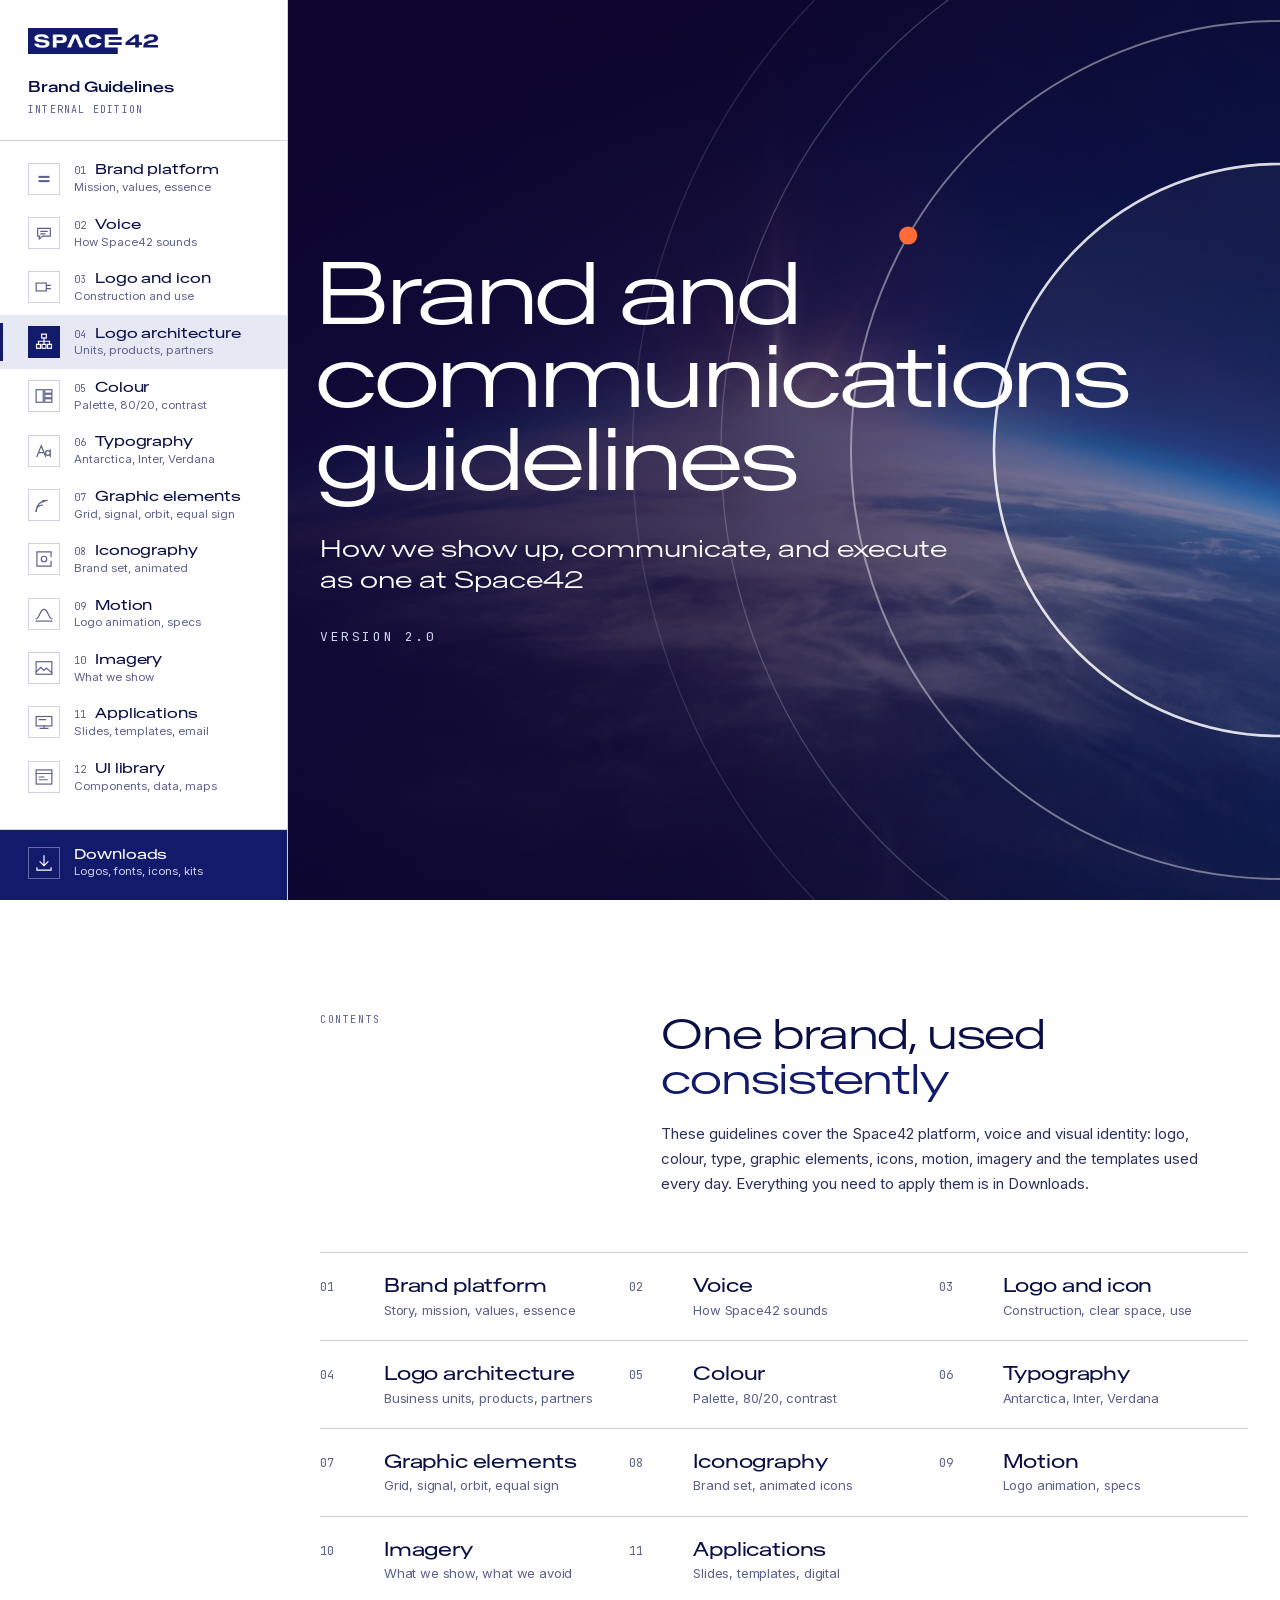
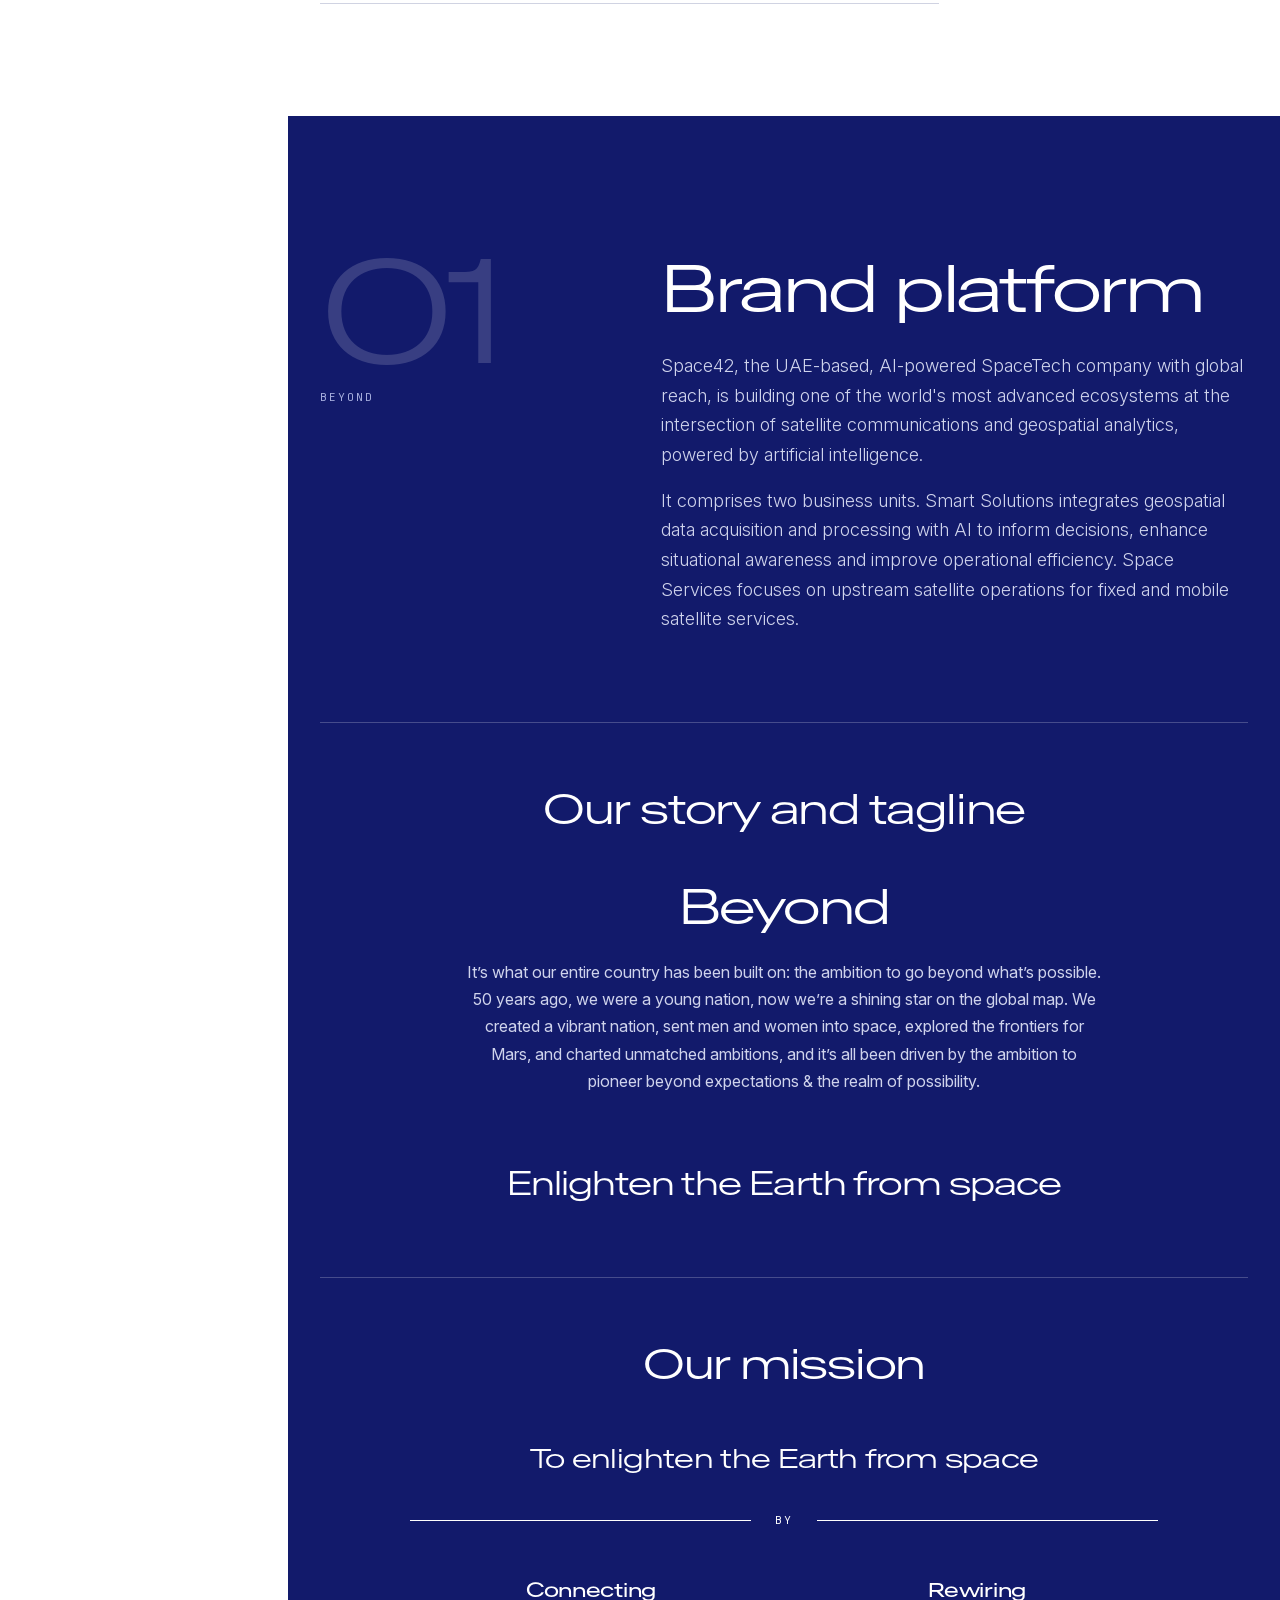
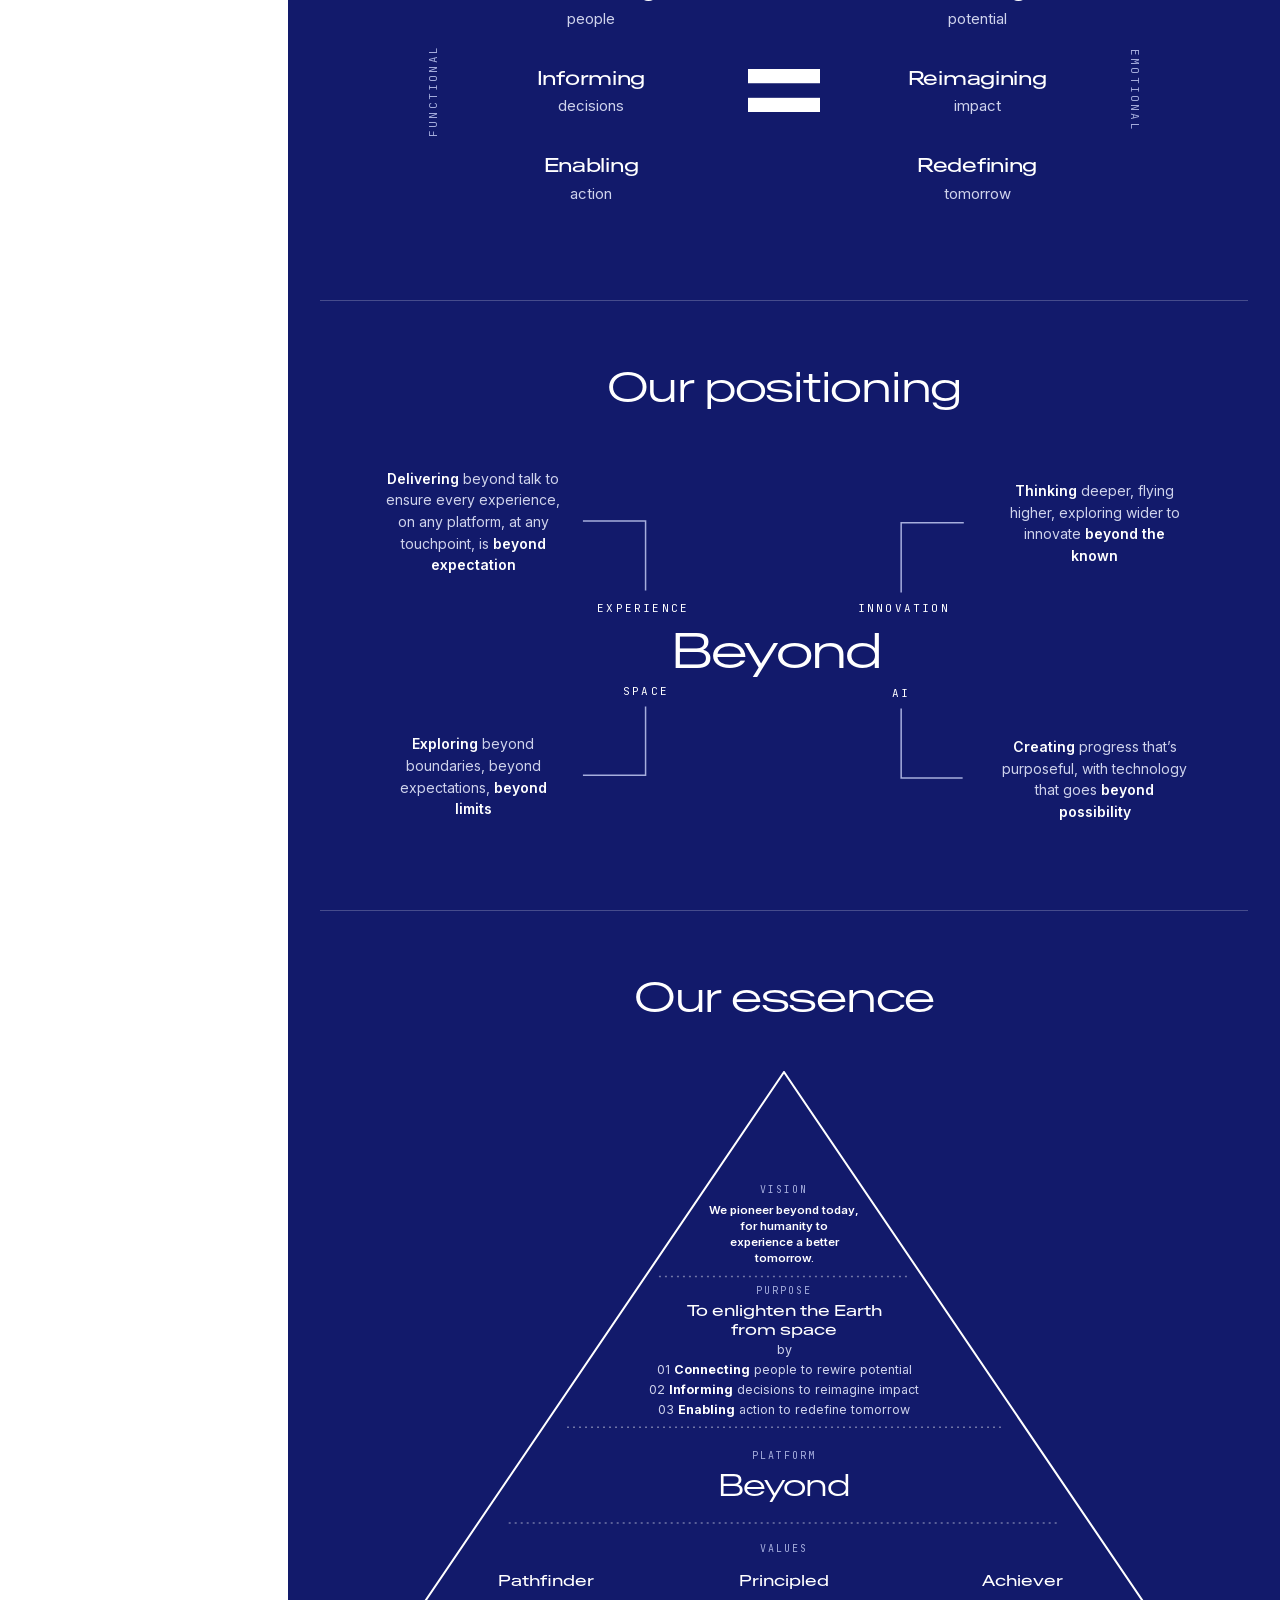
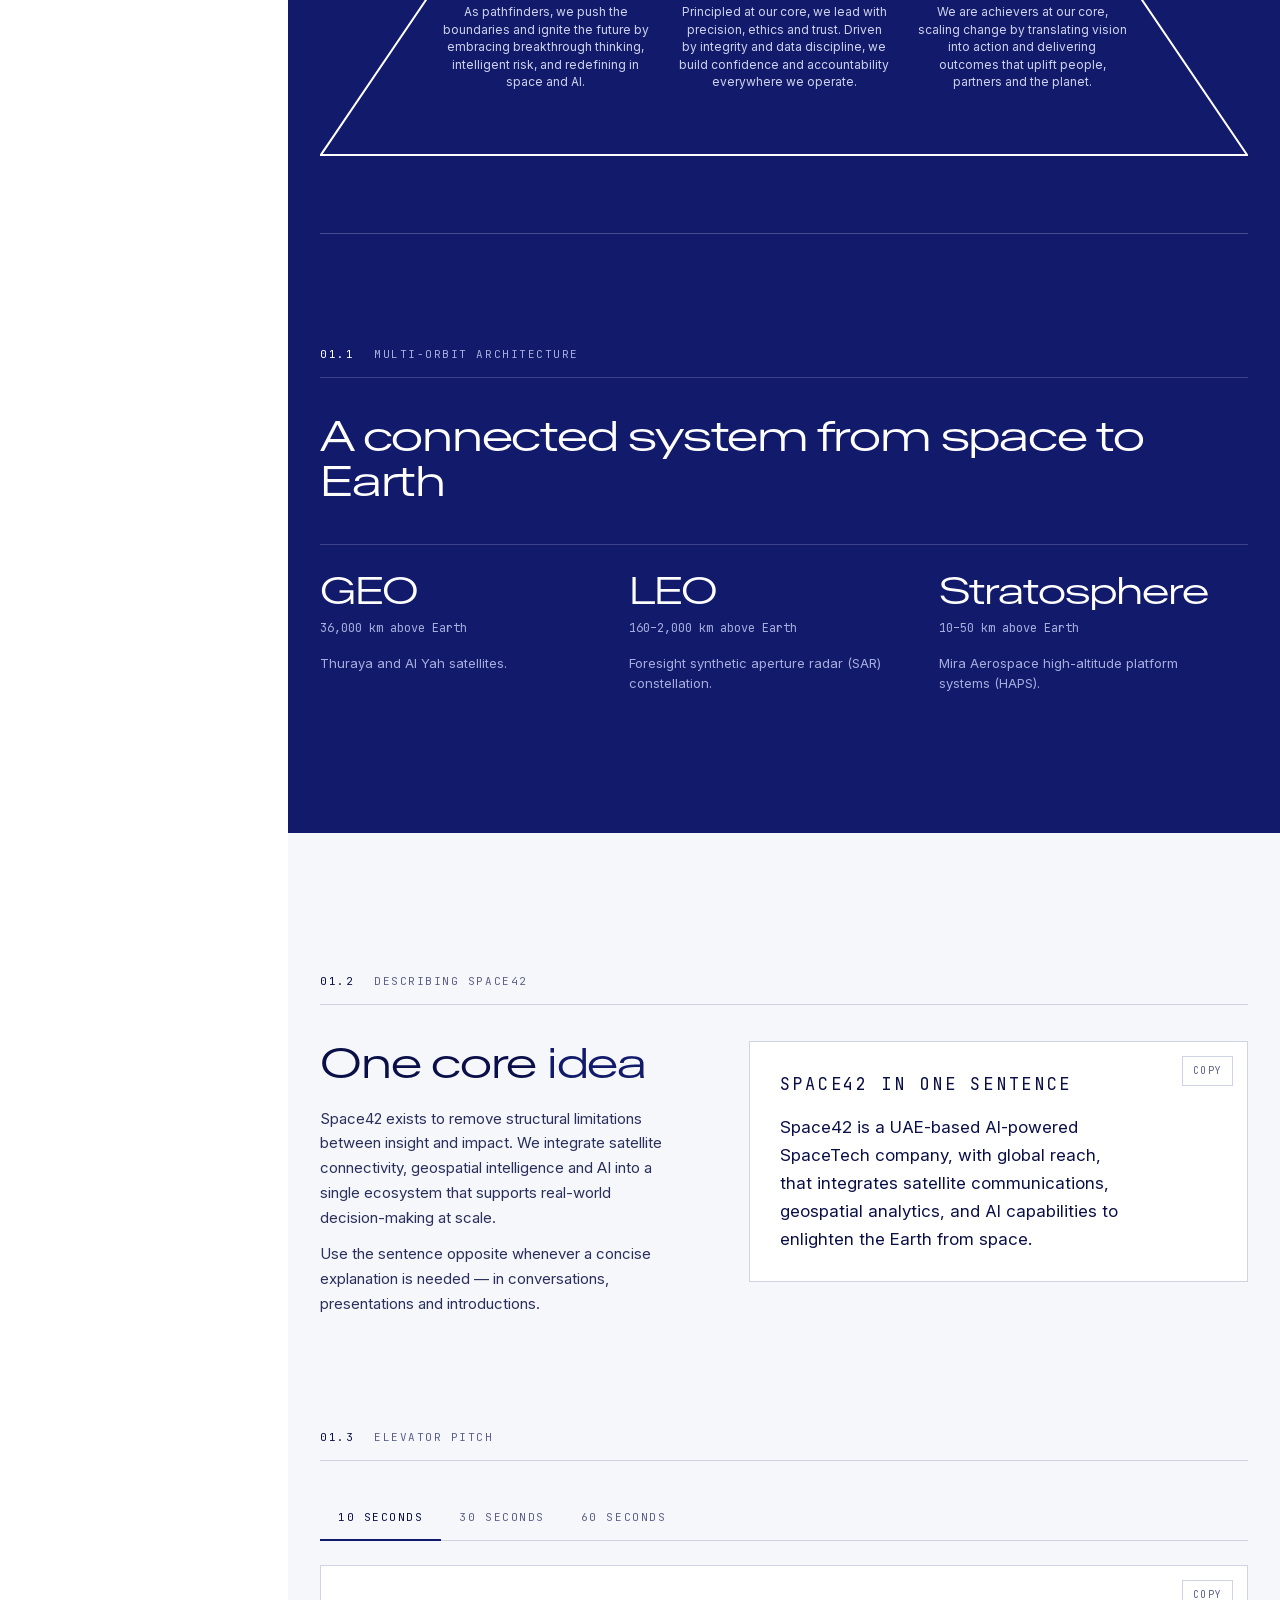
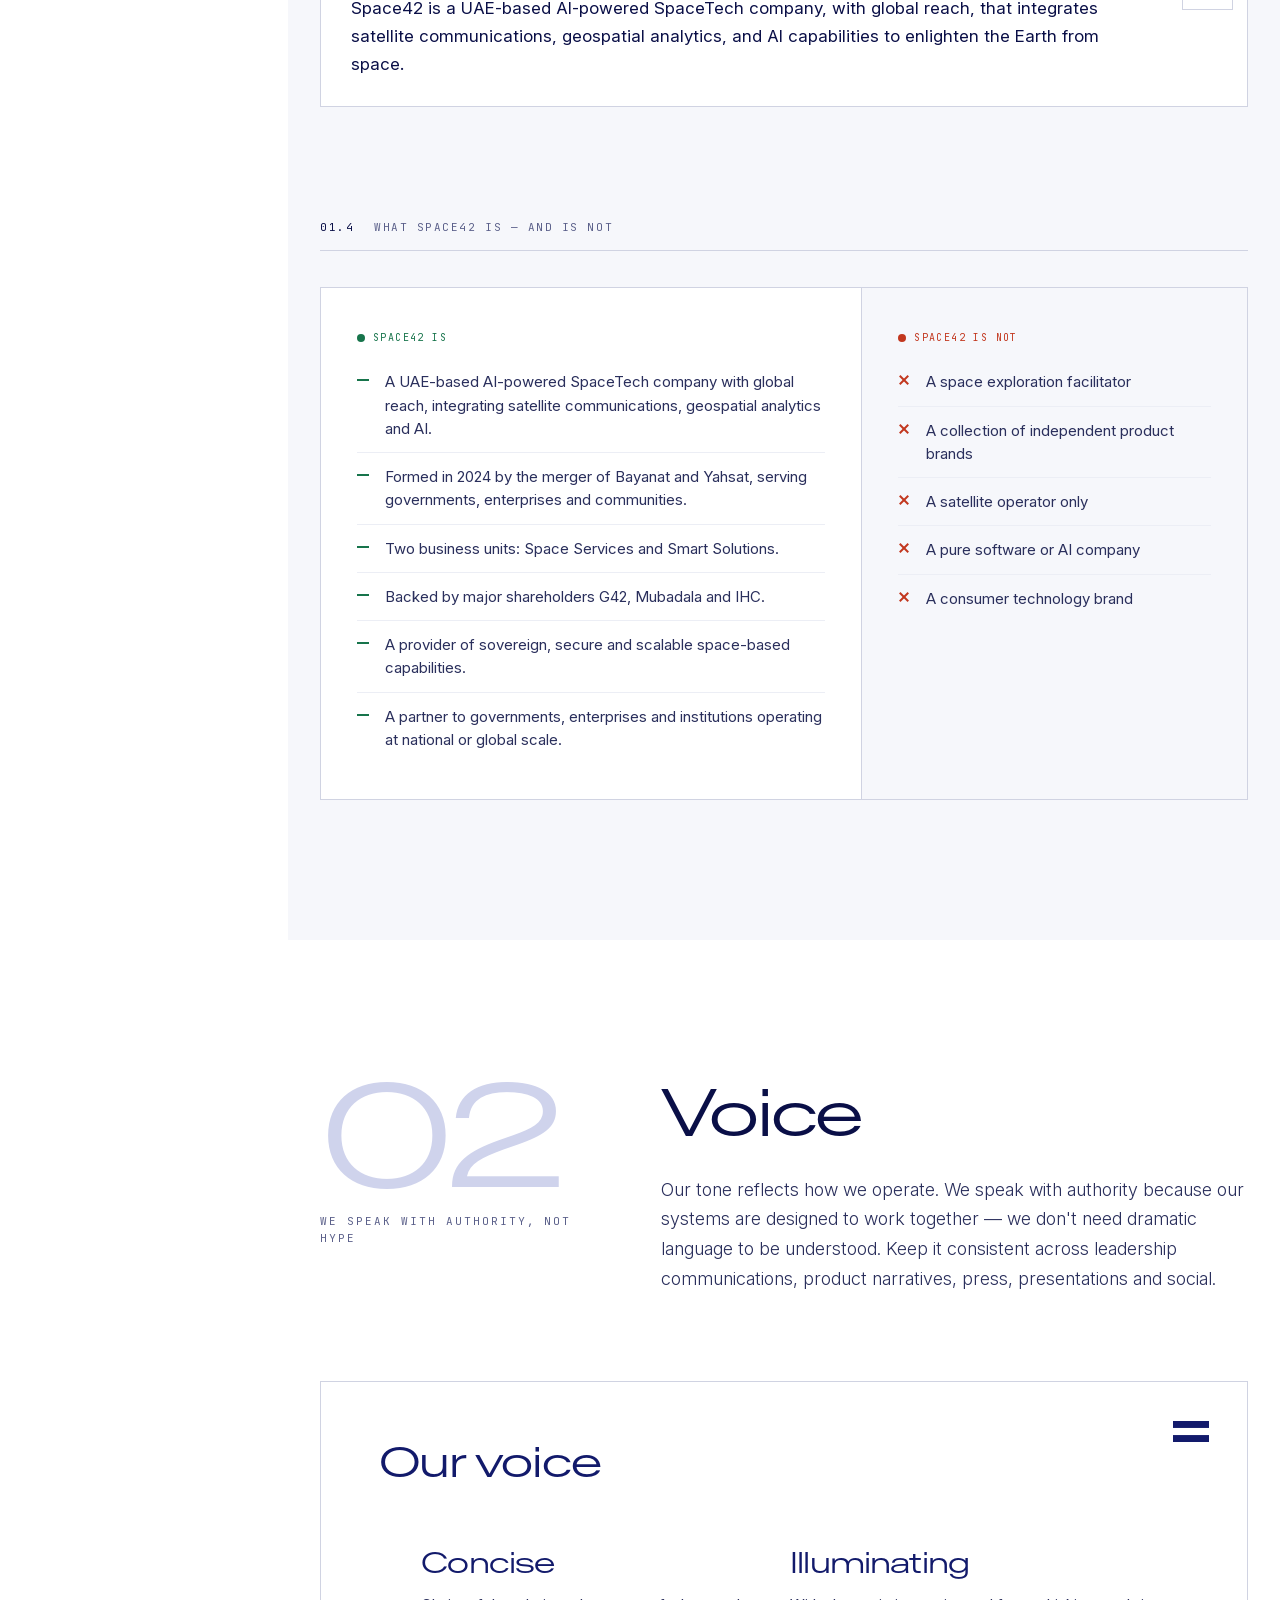
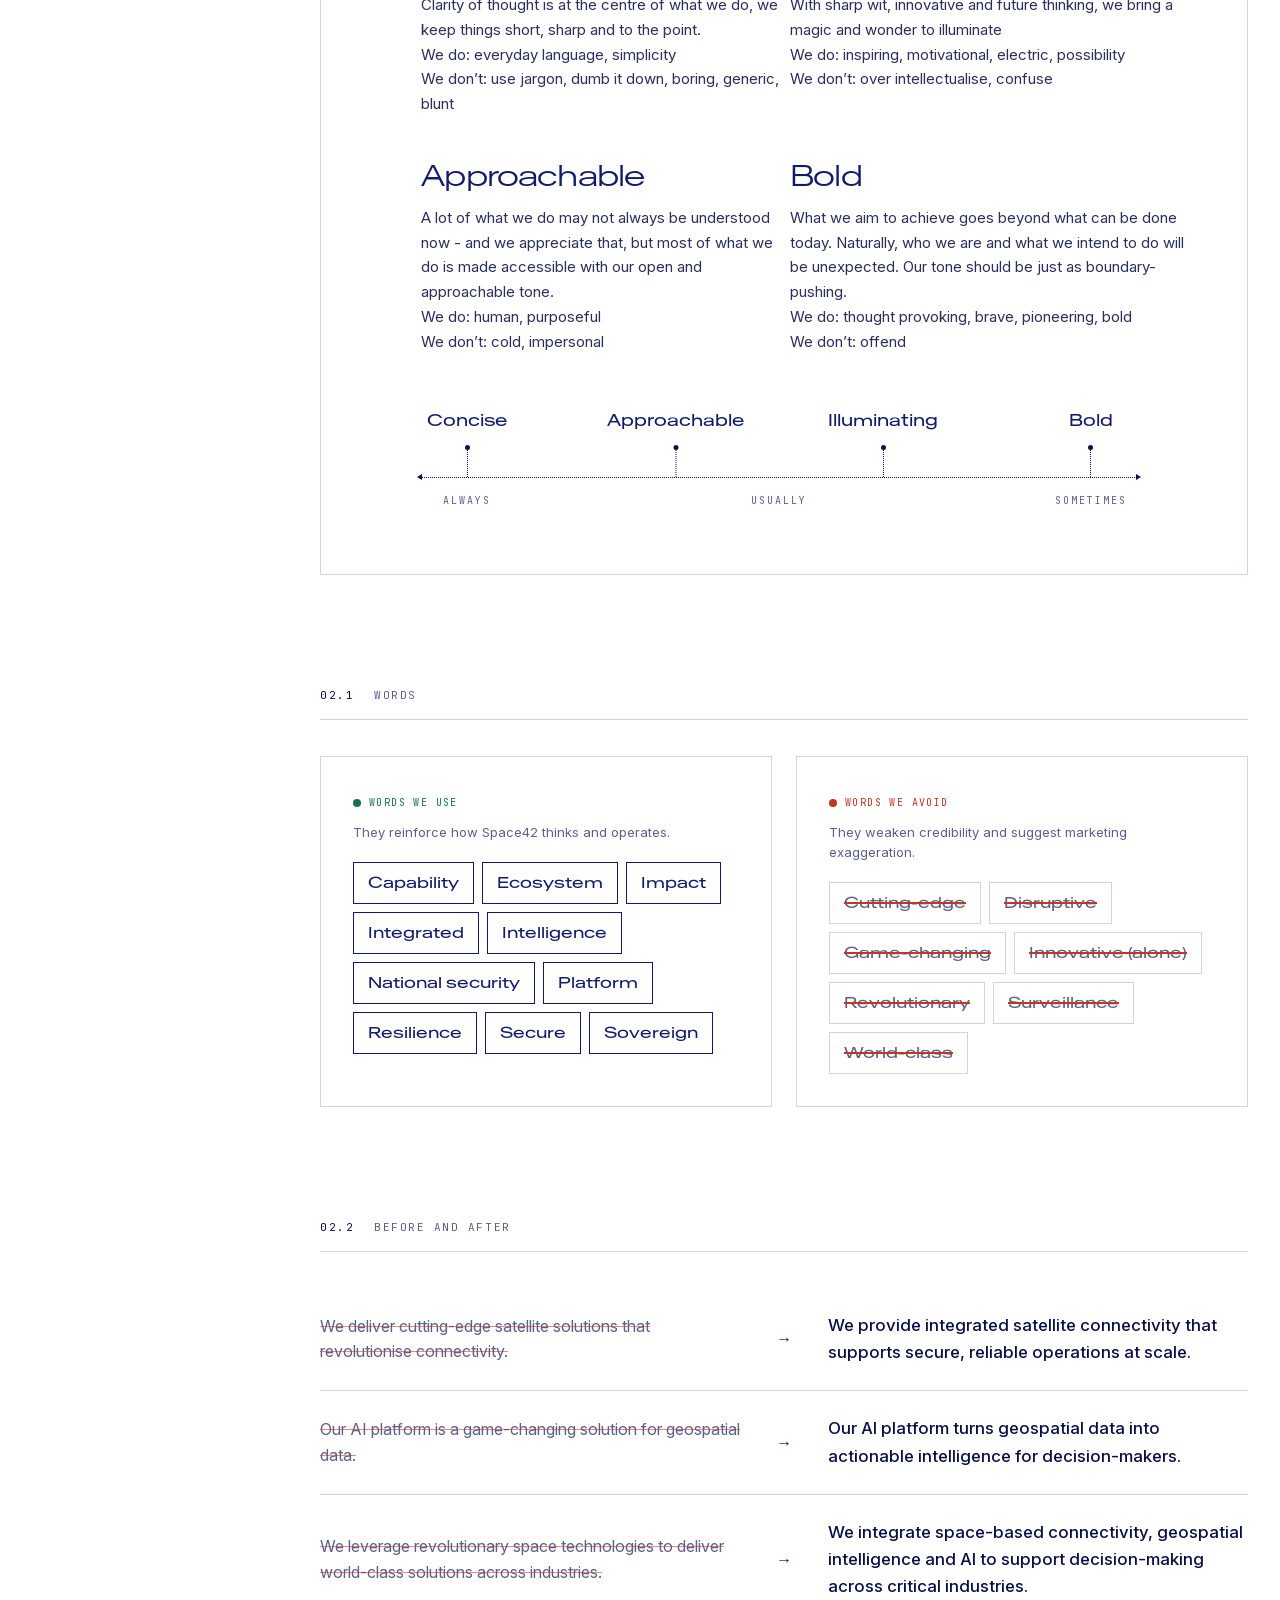
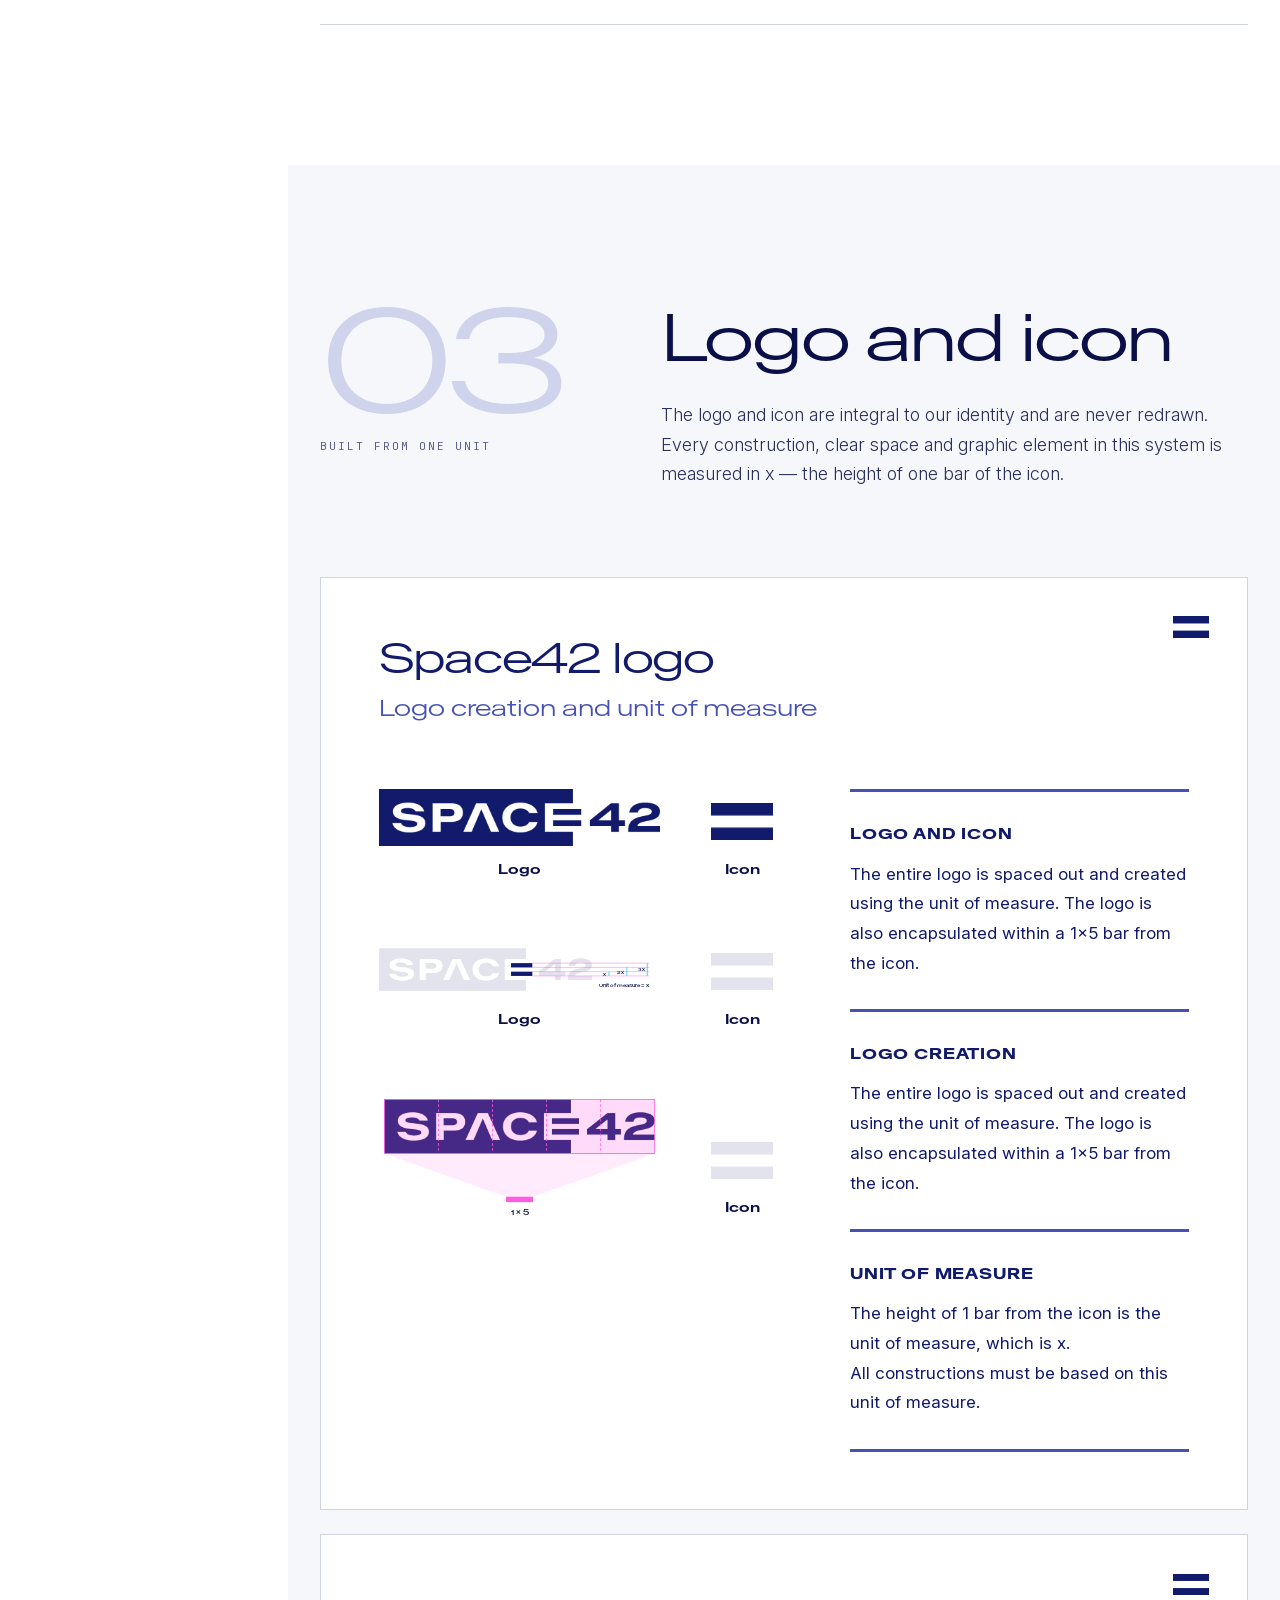
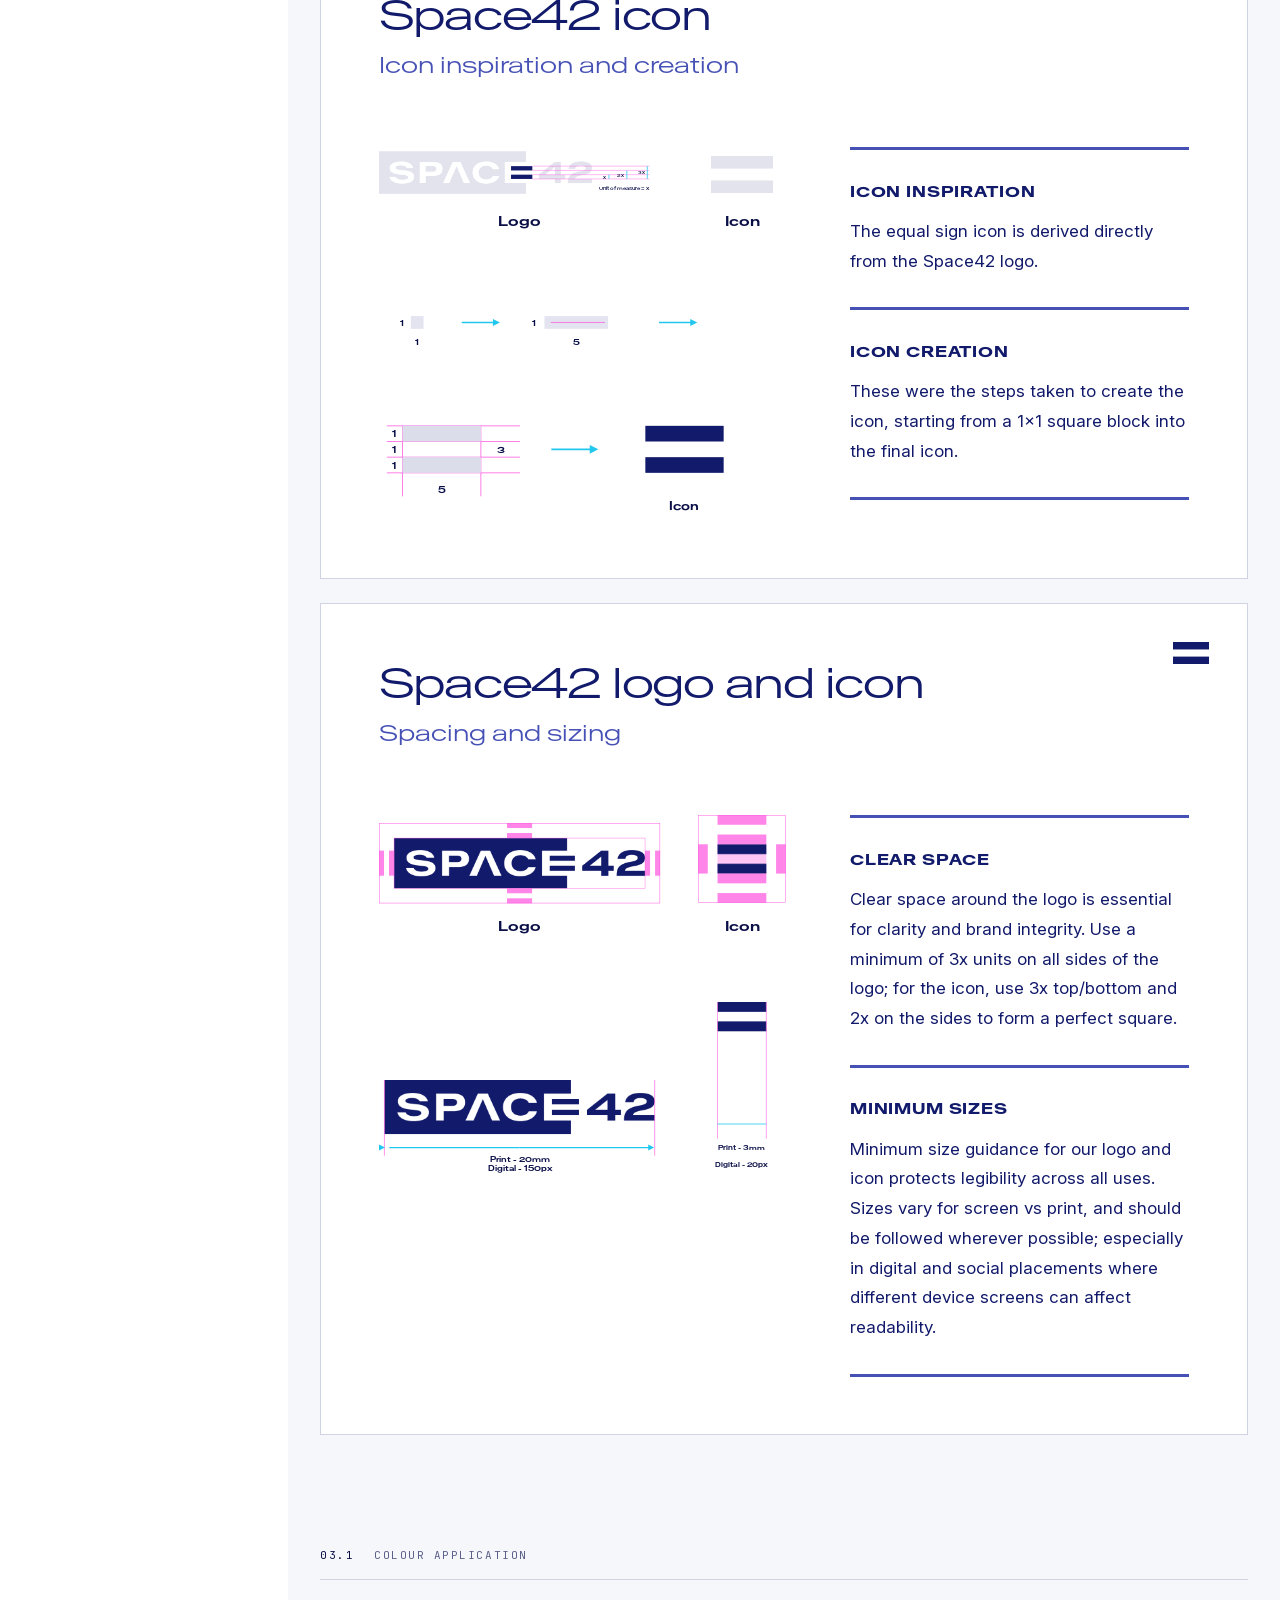
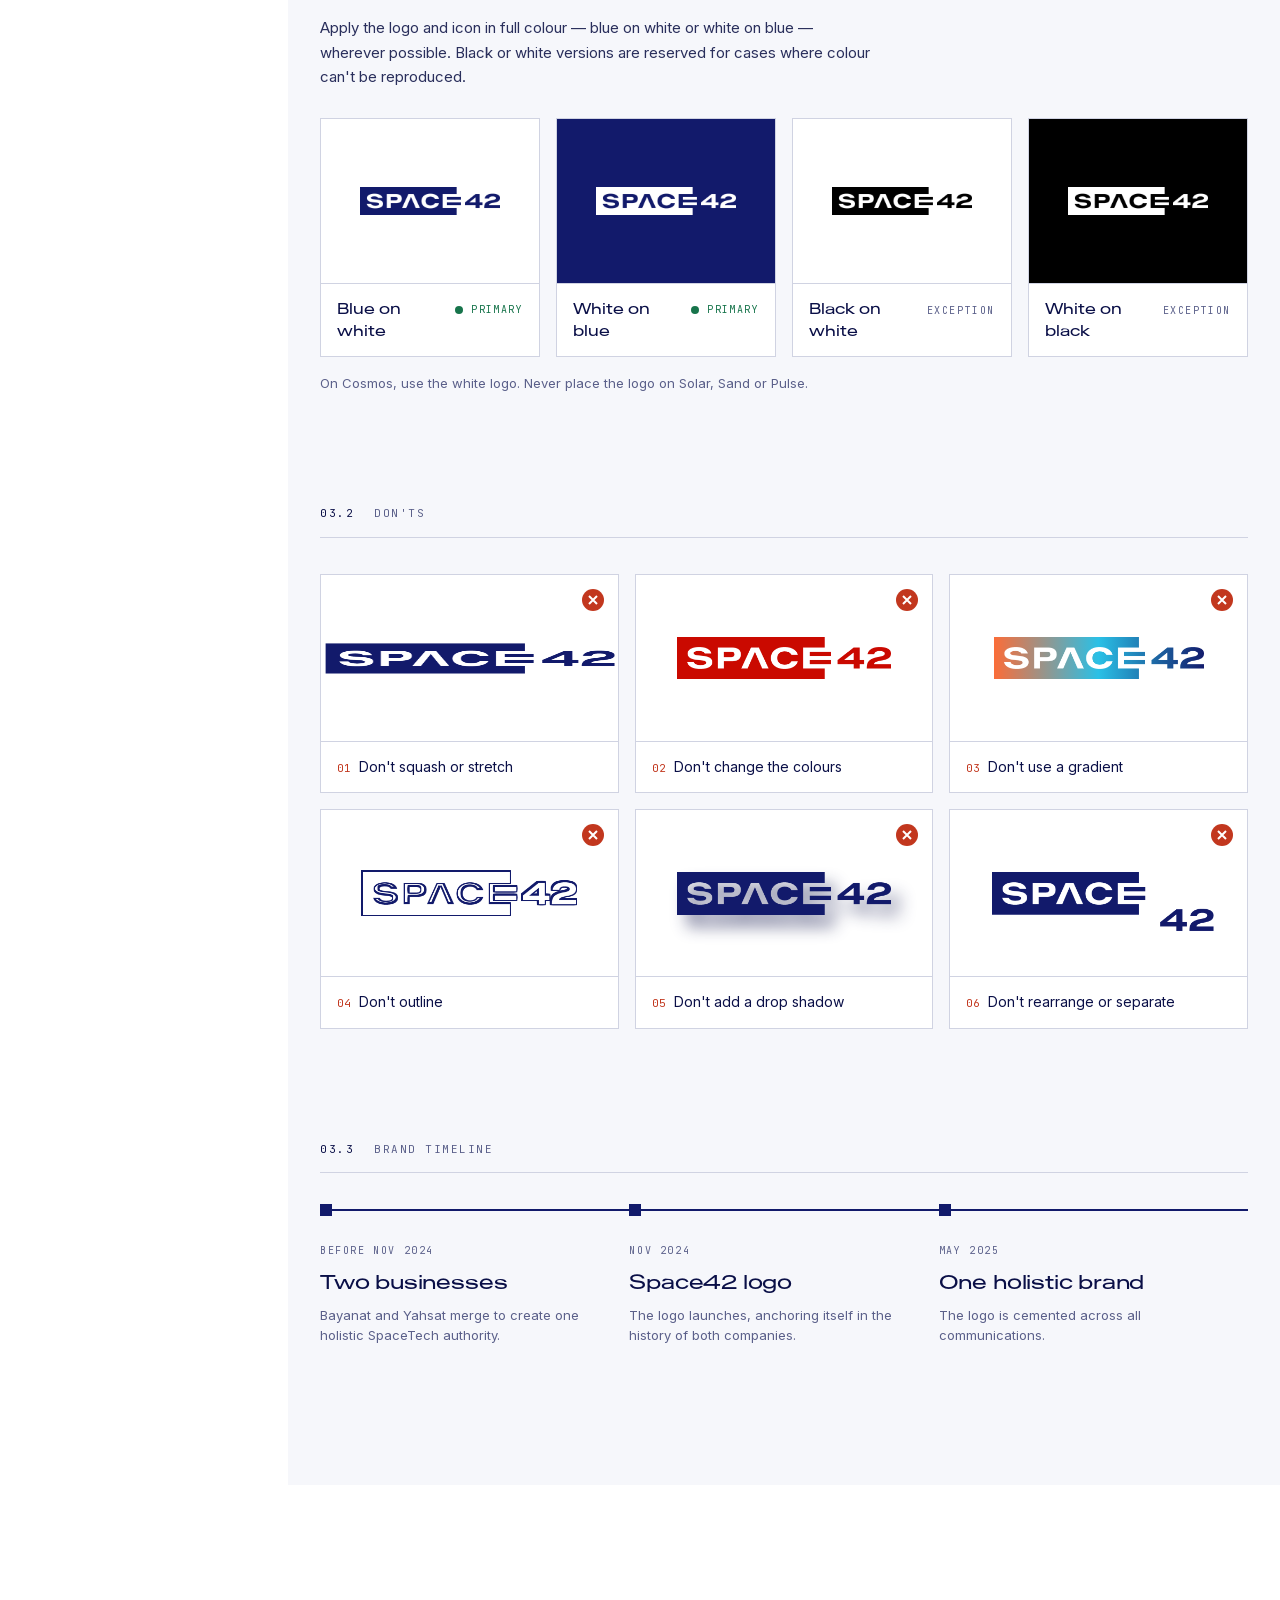
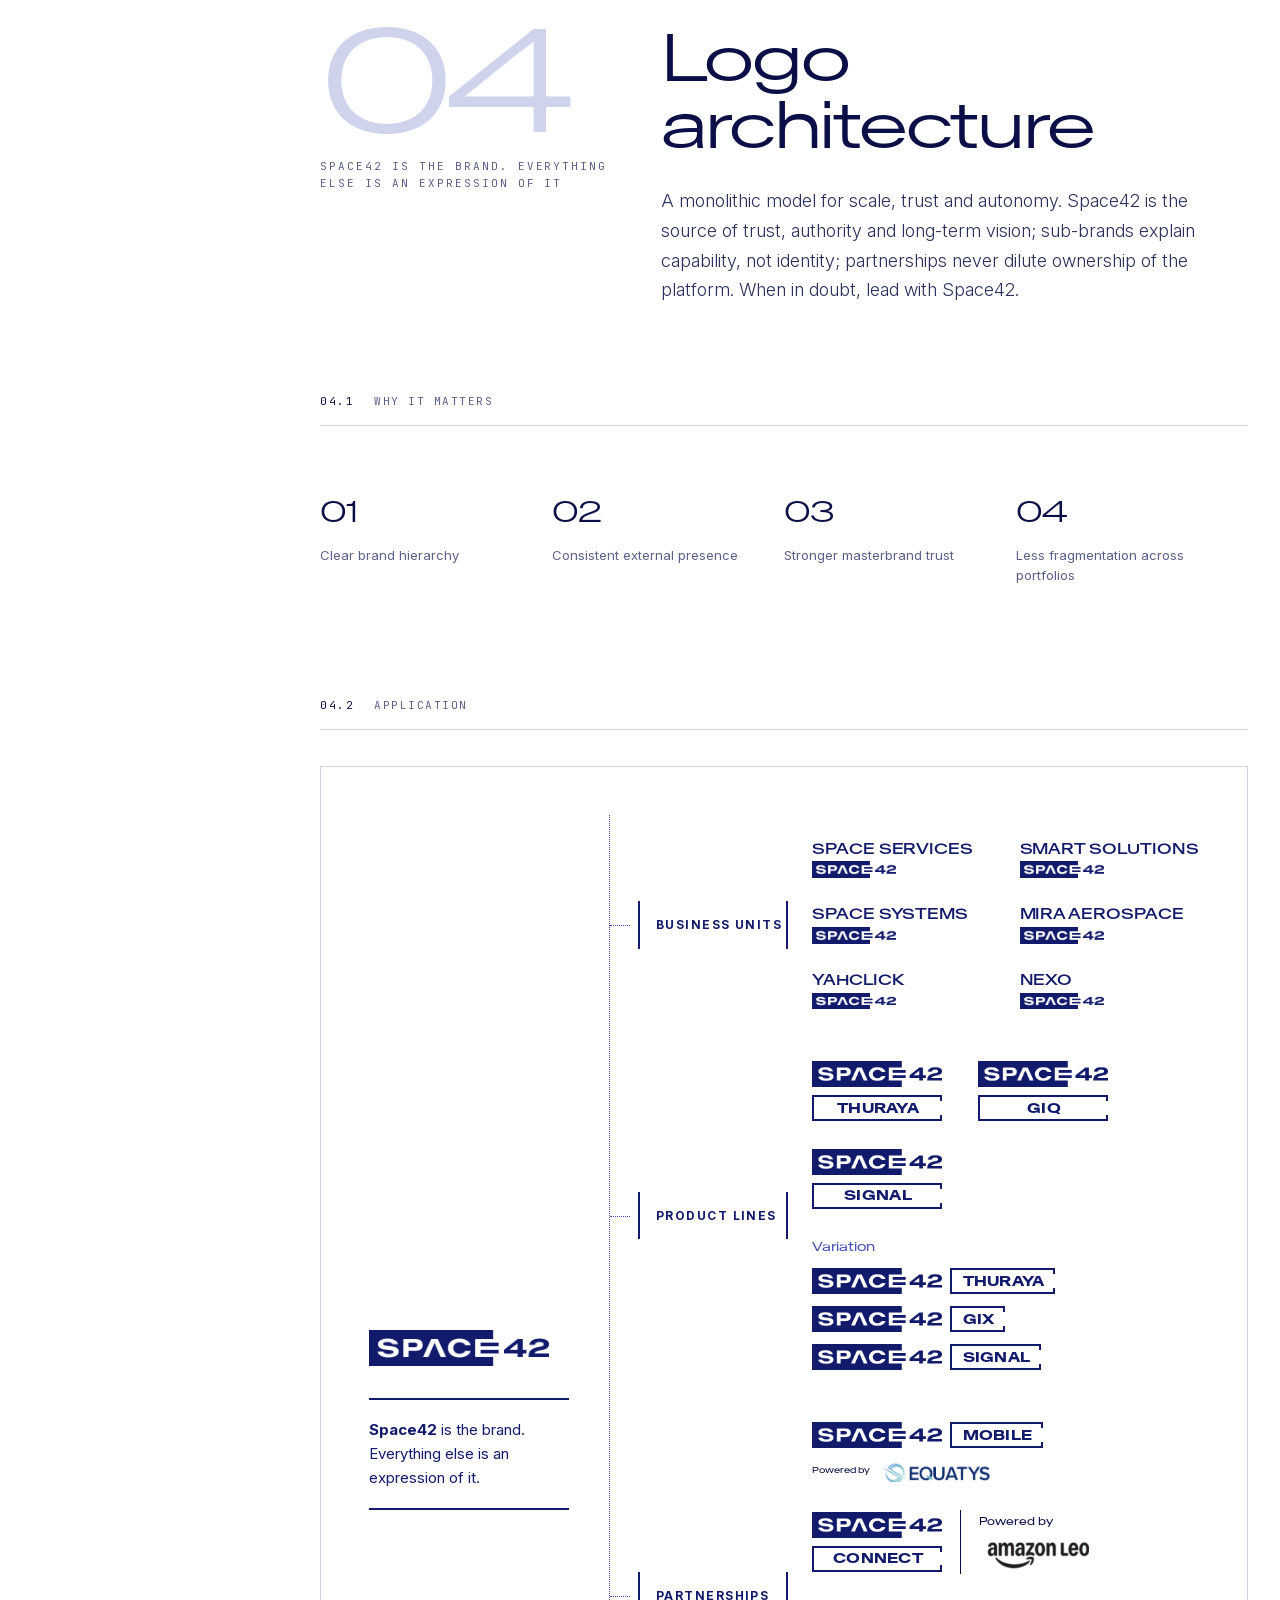
==== commit 135fa814: "Add files via upload" ====
--- a/index.html
+++ b/index.html
@@ -82,7 +82,7 @@
       <a href="#architecture"><span class="side__ic"><svg viewBox="0 0 28 28" aria-hidden="true"><rect x="11" y="4" width="6" height="5" fill="none"/><path d="M14 9v4M7 13h14M7 13v4M14 13v4M21 13v4"/><rect x="4.5" y="17" width="5" height="5" fill="none"/><rect x="11.5" y="17" width="5" height="5" fill="none"/><rect x="18.5" y="17" width="5" height="5" fill="none"/></svg></span><span class="side__tx"><b><em>04</em>Logo architecture</b><small>Units, products, partners</small></span></a>
       <a href="#colour"><span class="side__ic"><svg viewBox="0 0 28 28" aria-hidden="true"><rect x="4" y="6" width="9" height="16" fill="none"/><rect x="15" y="6" width="9" height="4.5" fill="none"/><rect x="15" y="11.75" width="9" height="4.5" fill="none"/><rect x="15" y="17.5" width="9" height="4.5" fill="none"/></svg></span><span class="side__tx"><b><em>05</em>Colour</b><small>Palette, 80/20, contrast</small></span></a>
       <a href="#type"><span class="side__ic"><svg viewBox="0 0 28 28" aria-hidden="true"><path d="M5 21L10.5 7 16 21M7.2 16h6.6" fill="none"/><path d="M19 13.5a3 3 0 1 1 0 6 3 3 0 0 1 0-6zM22 12.5V21" fill="none"/></svg></span><span class="side__tx"><b><em>06</em>Typography</b><small>Antarctica, Inter, Verdana</small></span></a>
-      <a href="#elements"><span class="side__ic"><svg viewBox="0 0 28 28" aria-hidden="true"><path d="M4 22A14 14 0 0 1 18 8" fill="none"/><path d="M4 22a8 8 0 0 1 8-8" fill="none"/><circle cx="13.2" cy="9.2" r="1.6" class="f"/></svg></span><span class="side__tx"><b><em>07</em>Graphic elements</b><small>Grid, signal, orbit</small></span></a>
+      <a href="#elements"><span class="side__ic"><svg viewBox="0 0 28 28" aria-hidden="true"><path d="M4 22A14 14 0 0 1 18 8" fill="none"/><path d="M4 22a8 8 0 0 1 8-8" fill="none"/><circle cx="13.2" cy="9.2" r="1.6" class="f"/></svg></span><span class="side__tx"><b><em>07</em>Graphic elements</b><small>Grid, signal, orbit, equal sign</small></span></a>
       <a href="#icons"><span class="side__ic"><svg viewBox="0 0 28 28" aria-hidden="true"><path d="M23 17v6H5V5h18v6" fill="none"/><circle cx="14" cy="14" r="3.5" fill="none"/></svg></span><span class="side__tx"><b><em>08</em>Iconography</b><small>Brand set, animated</small></span></a>
       <a href="#motion"><span class="side__ic"><svg viewBox="0 0 28 28" aria-hidden="true"><path d="M4 20c4 0 5-12 10-12s6 12 10 12" fill="none"/><path d="M4 23h20"/></svg></span><span class="side__tx"><b><em>09</em>Motion</b><small>Logo animation, specs</small></span></a>
       <a href="#imagery"><span class="side__ic"><svg viewBox="0 0 28 28" aria-hidden="true"><rect x="4" y="6" width="20" height="16" fill="none"/><path d="M4 19l6-6 4 4 3-3 7 6" fill="none"/></svg></span><span class="side__tx"><b><em>10</em>Imagery</b><small>What we show</small></span></a>
@@ -127,7 +127,7 @@
       <a class="toc__item" href="#architecture"><span class="toc__n">04</span><span class="toc__t">Logo architecture<span class="toc__d">Business units, products, partners</span></span></a>
       <a class="toc__item" href="#colour"><span class="toc__n">05</span><span class="toc__t">Colour<span class="toc__d">Palette, 80/20, contrast</span></span></a>
       <a class="toc__item" href="#type"><span class="toc__n">06</span><span class="toc__t">Typography<span class="toc__d">Antarctica, Inter, Verdana</span></span></a>
-      <a class="toc__item" href="#elements"><span class="toc__n">07</span><span class="toc__t">Graphic elements<span class="toc__d">Grid, signal, orbit</span></span></a>
+      <a class="toc__item" href="#elements"><span class="toc__n">07</span><span class="toc__t">Graphic elements<span class="toc__d">Grid, signal, orbit, equal sign</span></span></a>
       <a class="toc__item" href="#icons"><span class="toc__n">08</span><span class="toc__t">Iconography<span class="toc__d">Brand set, animated icons</span></span></a>
       <a class="toc__item" href="#motion"><span class="toc__n">09</span><span class="toc__t">Motion<span class="toc__d">Logo animation, specs</span></span></a>
       <a class="toc__item" href="#imagery"><span class="toc__n">10</span><span class="toc__t">Imagery<span class="toc__d">What we show, what we avoid</span></span></a>
@@ -278,8 +278,8 @@
     </div>
 
     <div class="plates">
-<article class="plate rv" id="logo-creation"><img class="plate__eq" src="space42-ds-v2/logo/equal-mark-blue.png" alt="" /><h3 class="plate__h">Space42 logo</h3><p class="plate__sub">Logo creation and unit of measure</p><div class="plate__body"><div class="l2"><div class="l2__v"><div class="lr"><div class="lr__c"><img src="space42-ds-v2/logo/space42-logo-blue.png" alt="Space42 logo" class="lr__logo" /><span class="cap">Logo</span></div><div class="lr__c lr__c--i"><img src="space42-ds-v2/logo/equal-mark-blue.png" alt="" class="lr__eq" /><span class="cap">Icon</span></div></div><div class="lr"><div class="lr__c"><svg class="cx " viewBox="0 0 66 12" role="img"><image href="space42-ds-v2/logo/space42-logo-blue.png" x="0" y="1" width="50" height="10" opacity=".12"/><rect x="31" y="4.5" width="5" height="1" fill="#121A6B"/><rect x="31" y="6.5" width="5" height="1" fill="#121A6B"/><line x1="36" y1="4.5" x2="63.5" y2="4.5" stroke="#FF5CE1" stroke-width=".1"/><line x1="36" y1="5.5" x2="63.5" y2="5.5" stroke="#FF5CE1" stroke-width=".1"/><line x1="36" y1="6.5" x2="63.5" y2="6.5" stroke="#FF5CE1" stroke-width=".1"/><line x1="36" y1="7.5" x2="63.5" y2="7.5" stroke="#FF5CE1" stroke-width=".1"/><line x1="54" y1="6.5" x2="54" y2="7.5" stroke="#22C7EE" stroke-width=".18"/><text x="53.4" y="7.4" font-size="0.95" text-anchor="end" font-weight="500">x</text><line x1="58.2" y1="5.5" x2="58.2" y2="7.5" stroke="#22C7EE" stroke-width=".18"/><text x="57.6" y="7" font-size="0.95" text-anchor="end" font-weight="500">2x</text><line x1="63" y1="4.5" x2="63" y2="7.5" stroke="#22C7EE" stroke-width=".18"/><text x="62.4" y="6.4" font-size="0.95" text-anchor="end" font-weight="500">3x</text><text x="63.5" y="10" font-size="1.05" text-anchor="end" font-weight="500">Unit of measure = x</text></svg><span class="cap">Logo</span></div><div class="lr__c lr__c--i"><img src="space42-ds-v2/logo/equal-mark-blue.png" alt="" class="lr__eq" style="opacity:.12" /><span class="cap">Icon</span></div></div><div class="lr"><div class="lr__c"><svg class="cx " viewBox="0 0 52 23" role="img"><image href="space42-ds-v2/logo/space42-logo-blue.png" x="1" y="1" width="50" height="10"/><rect x="1" y="1" width="50" height="10" fill="#FF5CE1" fill-opacity=".22" stroke="#FF5CE1" stroke-width=".15"/><line x1="11" y1="1" x2="11" y2="11" stroke="#FF5CE1" stroke-width=".15" stroke-dasharray=".5 .4"/><line x1="21" y1="1" x2="21" y2="11" stroke="#FF5CE1" stroke-width=".15" stroke-dasharray=".5 .4"/><line x1="31" y1="1" x2="31" y2="11" stroke="#FF5CE1" stroke-width=".15" stroke-dasharray=".5 .4"/><line x1="41" y1="1" x2="41" y2="11" stroke="#FF5CE1" stroke-width=".15" stroke-dasharray=".5 .4"/><polygon points="1,11 51,11 28.5,19 23.5,19" fill="#FF5CE1" fill-opacity=".12"/><rect x="23.5" y="19" width="5" height="1" fill="#FF5CE1"/><text x="26" y="22.4" font-size="1.3" text-anchor="middle" font-weight="500">1 × 5</text></svg><span class="cap"></span></div><div class="lr__c lr__c--i"><img src="space42-ds-v2/logo/equal-mark-blue.png" alt="" class="lr__eq" style="opacity:.12" /><span class="cap">Icon</span></div></div></div><div class="lt"><div class="lt__b"><p class="lt__k">Logo and icon</p><p class="lt__v">The entire logo is spaced out and created using the unit of measure. The logo is also encapsulated within a 1x5 bar from the icon.</p></div><div class="lt__b"><p class="lt__k">Logo creation</p><p class="lt__v">The entire logo is spaced out and created using the unit of measure. The logo is also encapsulated within a 1x5 bar from the icon.</p></div><div class="lt__b"><p class="lt__k">Unit of measure</p><p class="lt__v">The height of 1 bar from the icon is the unit of measure, which is x.<br/>All constructions must be based on this unit of measure.</p></div><a class="lt__dl" href="space42-ds-v2/downloads/space42-logo-pack.zip" download>Download &gt;&gt;</a></div></div></div></article>
-<article class="plate rv" id="icon-creation"><img class="plate__eq" src="space42-ds-v2/logo/equal-mark-blue.png" alt="" /><h3 class="plate__h">Space42 icon</h3><p class="plate__sub">Icon inspiration and creation</p><div class="plate__body"><div class="l2"><div class="l2__v"><div class="lr"><div class="lr__c"><svg class="cx " viewBox="0 0 66 12" role="img"><image href="space42-ds-v2/logo/space42-logo-blue.png" x="0" y="1" width="50" height="10" opacity=".12"/><rect x="31" y="4.5" width="5" height="1" fill="#121A6B"/><rect x="31" y="6.5" width="5" height="1" fill="#121A6B"/><line x1="36" y1="4.5" x2="63.5" y2="4.5" stroke="#FF5CE1" stroke-width=".1"/><line x1="36" y1="5.5" x2="63.5" y2="5.5" stroke="#FF5CE1" stroke-width=".1"/><line x1="36" y1="6.5" x2="63.5" y2="6.5" stroke="#FF5CE1" stroke-width=".1"/><line x1="36" y1="7.5" x2="63.5" y2="7.5" stroke="#FF5CE1" stroke-width=".1"/><line x1="54" y1="6.5" x2="54" y2="7.5" stroke="#22C7EE" stroke-width=".18"/><text x="53.4" y="7.4" font-size="0.95" text-anchor="end" font-weight="500">x</text><line x1="58.2" y1="5.5" x2="58.2" y2="7.5" stroke="#22C7EE" stroke-width=".18"/><text x="57.6" y="7" font-size="0.95" text-anchor="end" font-weight="500">2x</text><line x1="63" y1="4.5" x2="63" y2="7.5" stroke="#22C7EE" stroke-width=".18"/><text x="62.4" y="6.4" font-size="0.95" text-anchor="end" font-weight="500">3x</text><text x="63.5" y="10" font-size="1.05" text-anchor="end" font-weight="500">Unit of measure = x</text></svg><span class="cap">Logo</span></div><div class="lr__c lr__c--i"><img src="space42-ds-v2/logo/equal-mark-blue.png" alt="" class="lr__eq" style="opacity:.12" /><span class="cap">Icon</span></div></div><div class="lr lr--full"><svg class="cx " viewBox="0 0 64 9" role="img"><rect x="5" y="3" width="2" height="2" fill="#E3E4F0"/><text x="3.6" y="4.5" font-size="1.2" text-anchor="middle" font-weight="600">1</text><text x="6" y="7.6" font-size="1.2" text-anchor="middle" font-weight="600">1</text><line x1="13" y1="4" x2="18.2" y2="4" stroke="#22C7EE" stroke-width=".22"/><polygon points="19,4 17.9,3.45 17.9,4.55" fill="#22C7EE"/><rect x="26" y="3" width="10" height="2" fill="#E3E4F0"/><line x1="27" y1="4" x2="35.5" y2="4" stroke="#FF5CE1" stroke-width=".12"/><text x="24.4" y="4.5" font-size="1.2" text-anchor="middle" font-weight="600">1</text><text x="31" y="7.6" font-size="1.2" text-anchor="middle" font-weight="600">5</text><line x1="44" y1="4" x2="49.2" y2="4" stroke="#22C7EE" stroke-width=".22"/><polygon points="50,4 48.9,3.45 48.9,4.55" fill="#22C7EE"/></svg></div><div class="lr lr--full"><svg class="cx " viewBox="0 0 52 13" role="img"><line x1="1" y1="1" x2="18" y2="1" stroke="#FF5CE1" stroke-width=".1"/><line x1="1" y1="3" x2="18" y2="3" stroke="#FF5CE1" stroke-width=".1"/><line x1="1" y1="5" x2="18" y2="5" stroke="#FF5CE1" stroke-width=".1"/><line x1="1" y1="7" x2="18" y2="7" stroke="#FF5CE1" stroke-width=".1"/><line x1="3" y1="1" x2="3" y2="10" stroke="#FF5CE1" stroke-width=".1"/><line x1="13" y1="1" x2="13" y2="10" stroke="#FF5CE1" stroke-width=".1"/><rect x="3" y="1" width="10" height="2" fill="#DCDDEB"/><rect x="3" y="5" width="10" height="2" fill="#DCDDEB"/><text x="1.9" y="2.45" font-size="1.1" text-anchor="middle" font-weight="600">1</text><text x="1.9" y="4.45" font-size="1.1" text-anchor="middle" font-weight="600">1</text><text x="1.9" y="6.45" font-size="1.1" text-anchor="middle" font-weight="600">1</text><text x="15.6" y="4.45" font-size="1.1" text-anchor="middle" font-weight="600">3</text><text x="8" y="9.6" font-size="1.1" text-anchor="middle" font-weight="600">5</text><line x1="22" y1="4" x2="27.2" y2="4" stroke="#22C7EE" stroke-width=".22"/><polygon points="28,4 26.9,3.45 26.9,4.55" fill="#22C7EE"/><rect x="34" y="1" width="10" height="2" fill="#121A6B"/><rect x="34" y="5" width="10" height="2" fill="#121A6B"/><text x="39" y="11.8" font-size="1.4" text-anchor="middle" font-weight="600">Icon</text></svg></div></div><div class="lt"><div class="lt__b"><p class="lt__k">Icon inspiration</p><p class="lt__v">The equal sign icon is derived directly from the Space42 logo.</p></div><div class="lt__b"><p class="lt__k">Icon creation</p><p class="lt__v">These were the steps taken to create the icon, starting from a 1x1 square block into the final icon.</p></div><a class="lt__dl" href="space42-ds-v2/downloads/space42-logo-pack.zip" download>Download &gt;&gt;</a></div></div></div></article>
+<article class="plate rv" id="logo-creation"><img class="plate__eq" src="space42-ds-v2/logo/equal-mark-blue.png" alt="" /><h3 class="plate__h">Space42 logo</h3><p class="plate__sub">Logo creation and unit of measure</p><div class="plate__body"><div class="l2"><div class="l2__v"><div class="lr"><div class="lr__c"><img src="space42-ds-v2/logo/space42-logo-blue.png" alt="Space42 logo" class="lr__logo" /><span class="cap">Logo</span></div><div class="lr__c lr__c--i"><img src="space42-ds-v2/logo/equal-mark-blue.png" alt="" class="lr__eq" /><span class="cap">Icon</span></div></div><div class="lr"><div class="lr__c"><svg class="cx " viewBox="0 0 66 12" role="img"><image href="space42-ds-v2/logo/space42-logo-blue.png" x="0" y="1" width="50" height="10" opacity=".12"/><rect x="31" y="4.5" width="5" height="1" fill="#121A6B"/><rect x="31" y="6.5" width="5" height="1" fill="#121A6B"/><line x1="36" y1="4.5" x2="63.5" y2="4.5" stroke="#FF5CE1" stroke-width=".1"/><line x1="36" y1="5.5" x2="63.5" y2="5.5" stroke="#FF5CE1" stroke-width=".1"/><line x1="36" y1="6.5" x2="63.5" y2="6.5" stroke="#FF5CE1" stroke-width=".1"/><line x1="36" y1="7.5" x2="63.5" y2="7.5" stroke="#FF5CE1" stroke-width=".1"/><line x1="54" y1="6.5" x2="54" y2="7.5" stroke="#22C7EE" stroke-width=".18"/><text x="53.4" y="7.4" font-size="0.95" text-anchor="end" font-weight="500">x</text><line x1="58.2" y1="5.5" x2="58.2" y2="7.5" stroke="#22C7EE" stroke-width=".18"/><text x="57.6" y="7" font-size="0.95" text-anchor="end" font-weight="500">2x</text><line x1="63" y1="4.5" x2="63" y2="7.5" stroke="#22C7EE" stroke-width=".18"/><text x="62.4" y="6.4" font-size="0.95" text-anchor="end" font-weight="500">3x</text><text x="63.5" y="10" font-size="1.05" text-anchor="end" font-weight="500">Unit of measure = x</text></svg><span class="cap">Logo</span></div><div class="lr__c lr__c--i"><img src="space42-ds-v2/logo/equal-mark-blue.png" alt="" class="lr__eq" style="opacity:.12" /><span class="cap">Icon</span></div></div><div class="lr"><div class="lr__c"><svg class="cx " viewBox="0 0 52 23" role="img"><image href="space42-ds-v2/logo/space42-logo-blue.png" x="1" y="1" width="50" height="10"/><rect x="1" y="1" width="50" height="10" fill="#FF5CE1" fill-opacity=".22" stroke="#FF5CE1" stroke-width=".15"/><line x1="11" y1="1" x2="11" y2="11" stroke="#FF5CE1" stroke-width=".15" stroke-dasharray=".5 .4"/><line x1="21" y1="1" x2="21" y2="11" stroke="#FF5CE1" stroke-width=".15" stroke-dasharray=".5 .4"/><line x1="31" y1="1" x2="31" y2="11" stroke="#FF5CE1" stroke-width=".15" stroke-dasharray=".5 .4"/><line x1="41" y1="1" x2="41" y2="11" stroke="#FF5CE1" stroke-width=".15" stroke-dasharray=".5 .4"/><polygon points="1,11 51,11 28.5,19 23.5,19" fill="#FF5CE1" fill-opacity=".12"/><rect x="23.5" y="19" width="5" height="1" fill="#FF5CE1"/><text x="26" y="22.4" font-size="1.3" text-anchor="middle" font-weight="500">1 × 5</text></svg><span class="cap"></span></div><div class="lr__c lr__c--i"><img src="space42-ds-v2/logo/equal-mark-blue.png" alt="" class="lr__eq" style="opacity:.12" /><span class="cap">Icon</span></div></div></div><div class="lt"><div class="lt__b"><p class="lt__k">Logo and icon</p><p class="lt__v">The entire logo is spaced out and created using the unit of measure. The logo is also encapsulated within a 1x5 bar from the icon.</p></div><div class="lt__b"><p class="lt__k">Logo creation</p><p class="lt__v">The entire logo is spaced out and created using the unit of measure. The logo is also encapsulated within a 1x5 bar from the icon.</p></div><div class="lt__b"><p class="lt__k">Unit of measure</p><p class="lt__v">The height of 1 bar from the icon is the unit of measure, which is x.<br/>All constructions must be based on this unit of measure.</p></div></div></div></div></article>
+<article class="plate rv" id="icon-creation"><img class="plate__eq" src="space42-ds-v2/logo/equal-mark-blue.png" alt="" /><h3 class="plate__h">Space42 icon</h3><p class="plate__sub">Icon inspiration and creation</p><div class="plate__body"><div class="l2"><div class="l2__v"><div class="lr"><div class="lr__c"><svg class="cx " viewBox="0 0 66 12" role="img"><image href="space42-ds-v2/logo/space42-logo-blue.png" x="0" y="1" width="50" height="10" opacity=".12"/><rect x="31" y="4.5" width="5" height="1" fill="#121A6B"/><rect x="31" y="6.5" width="5" height="1" fill="#121A6B"/><line x1="36" y1="4.5" x2="63.5" y2="4.5" stroke="#FF5CE1" stroke-width=".1"/><line x1="36" y1="5.5" x2="63.5" y2="5.5" stroke="#FF5CE1" stroke-width=".1"/><line x1="36" y1="6.5" x2="63.5" y2="6.5" stroke="#FF5CE1" stroke-width=".1"/><line x1="36" y1="7.5" x2="63.5" y2="7.5" stroke="#FF5CE1" stroke-width=".1"/><line x1="54" y1="6.5" x2="54" y2="7.5" stroke="#22C7EE" stroke-width=".18"/><text x="53.4" y="7.4" font-size="0.95" text-anchor="end" font-weight="500">x</text><line x1="58.2" y1="5.5" x2="58.2" y2="7.5" stroke="#22C7EE" stroke-width=".18"/><text x="57.6" y="7" font-size="0.95" text-anchor="end" font-weight="500">2x</text><line x1="63" y1="4.5" x2="63" y2="7.5" stroke="#22C7EE" stroke-width=".18"/><text x="62.4" y="6.4" font-size="0.95" text-anchor="end" font-weight="500">3x</text><text x="63.5" y="10" font-size="1.05" text-anchor="end" font-weight="500">Unit of measure = x</text></svg><span class="cap">Logo</span></div><div class="lr__c lr__c--i"><img src="space42-ds-v2/logo/equal-mark-blue.png" alt="" class="lr__eq" style="opacity:.12" /><span class="cap">Icon</span></div></div><div class="lr lr--full"><svg class="cx " viewBox="0 0 64 9" role="img"><rect x="5" y="3" width="2" height="2" fill="#E3E4F0"/><text x="3.6" y="4.5" font-size="1.2" text-anchor="middle" font-weight="600">1</text><text x="6" y="7.6" font-size="1.2" text-anchor="middle" font-weight="600">1</text><line x1="13" y1="4" x2="18.2" y2="4" stroke="#22C7EE" stroke-width=".22"/><polygon points="19,4 17.9,3.45 17.9,4.55" fill="#22C7EE"/><rect x="26" y="3" width="10" height="2" fill="#E3E4F0"/><line x1="27" y1="4" x2="35.5" y2="4" stroke="#FF5CE1" stroke-width=".12"/><text x="24.4" y="4.5" font-size="1.2" text-anchor="middle" font-weight="600">1</text><text x="31" y="7.6" font-size="1.2" text-anchor="middle" font-weight="600">5</text><line x1="44" y1="4" x2="49.2" y2="4" stroke="#22C7EE" stroke-width=".22"/><polygon points="50,4 48.9,3.45 48.9,4.55" fill="#22C7EE"/></svg></div><div class="lr lr--full"><svg class="cx " viewBox="0 0 52 13" role="img"><line x1="1" y1="1" x2="18" y2="1" stroke="#FF5CE1" stroke-width=".1"/><line x1="1" y1="3" x2="18" y2="3" stroke="#FF5CE1" stroke-width=".1"/><line x1="1" y1="5" x2="18" y2="5" stroke="#FF5CE1" stroke-width=".1"/><line x1="1" y1="7" x2="18" y2="7" stroke="#FF5CE1" stroke-width=".1"/><line x1="3" y1="1" x2="3" y2="10" stroke="#FF5CE1" stroke-width=".1"/><line x1="13" y1="1" x2="13" y2="10" stroke="#FF5CE1" stroke-width=".1"/><rect x="3" y="1" width="10" height="2" fill="#DCDDEB"/><rect x="3" y="5" width="10" height="2" fill="#DCDDEB"/><text x="1.9" y="2.45" font-size="1.1" text-anchor="middle" font-weight="600">1</text><text x="1.9" y="4.45" font-size="1.1" text-anchor="middle" font-weight="600">1</text><text x="1.9" y="6.45" font-size="1.1" text-anchor="middle" font-weight="600">1</text><text x="15.6" y="4.45" font-size="1.1" text-anchor="middle" font-weight="600">3</text><text x="8" y="9.6" font-size="1.1" text-anchor="middle" font-weight="600">5</text><line x1="22" y1="4" x2="27.2" y2="4" stroke="#22C7EE" stroke-width=".22"/><polygon points="28,4 26.9,3.45 26.9,4.55" fill="#22C7EE"/><rect x="34" y="1" width="10" height="2" fill="#121A6B"/><rect x="34" y="5" width="10" height="2" fill="#121A6B"/><text x="39" y="11.8" font-size="1.4" text-anchor="middle" font-weight="600">Icon</text></svg></div></div><div class="lt"><div class="lt__b"><p class="lt__k">Icon inspiration</p><p class="lt__v">The equal sign icon is derived directly from the Space42 logo.</p></div><div class="lt__b"><p class="lt__k">Icon creation</p><p class="lt__v">These were the steps taken to create the icon, starting from a 1x1 square block into the final icon.</p></div></div></div></div></article>
 <article class="plate rv" id="spacing"><img class="plate__eq" src="space42-ds-v2/logo/equal-mark-blue.png" alt="" /><h3 class="plate__h">Space42 logo and icon</h3><p class="plate__sub">Spacing and sizing</p><div class="plate__body"><div class="l2"><div class="l2__v"><div class="lr"><div class="lr__c"><svg class="cx " viewBox="0 0 56 16" role="img"><rect x=".05" y=".05" width="55.9" height="15.9" fill="none" stroke="#FF5CE1" stroke-width=".1"/><image href="space42-ds-v2/logo/space42-logo-blue.png" x="3" y="3" width="50" height="10"/><rect x="3" y="3" width="50" height="10" fill="none" stroke="#FF5CE1" stroke-width=".08"/><rect x="25.5" y="0" width="5" height="1" fill="#FF5CE1" fill-opacity=".75"/><rect x="25.5" y="2" width="5" height="1" fill="#FF5CE1" fill-opacity=".75"/><rect x="25.5" y="13" width="5" height="1" fill="#FF5CE1" fill-opacity=".75"/><rect x="25.5" y="15" width="5" height="1" fill="#FF5CE1" fill-opacity=".75"/><rect x="0" y="5.5" width="1" height="5" fill="#FF5CE1" fill-opacity=".75"/><rect x="2" y="5.5" width="1" height="5" fill="#FF5CE1" fill-opacity=".75"/><rect x="53" y="5.5" width="1" height="5" fill="#FF5CE1" fill-opacity=".75"/><rect x="55" y="5.5" width="1" height="5" fill="#FF5CE1" fill-opacity=".75"/></svg><span class="cap">Logo</span></div><div class="lr__c lr__c--i"><svg class="cx cx--sq" viewBox="0 0 9 9" role="img"><rect x=".03" y=".03" width="8.94" height="8.94" fill="none" stroke="#FF5CE1" stroke-width=".05"/><rect x="2" y="3" width="5" height="3" fill="#FF5CE1" fill-opacity=".35"/><image href="space42-ds-v2/logo/equal-mark-blue.png" x="2" y="3" width="5" height="3"/><rect x="2" y="0" width="5" height="1" fill="#FF5CE1" fill-opacity=".75"/><rect x="2" y="2" width="5" height="1" fill="#FF5CE1" fill-opacity=".75"/><rect x="2" y="6" width="5" height="1" fill="#FF5CE1" fill-opacity=".75"/><rect x="2" y="8" width="5" height="1" fill="#FF5CE1" fill-opacity=".75"/><rect x="0" y="3" width="1" height="3" fill="#FF5CE1" fill-opacity=".75"/><rect x="8" y="3" width="1" height="3" fill="#FF5CE1" fill-opacity=".75"/></svg><span class="cap">Icon</span></div></div><div class="lr"><div class="lr__c"><svg class="cx " viewBox="0 0 52 18" role="img"><image href="space42-ds-v2/logo/space42-logo-blue.png" x="1" y="0" width="50" height="10"/><line x1="1" y1="0" x2="1" y2="14" stroke="#FF5CE1" stroke-width=".12"/><line x1="51" y1="0" x2="51" y2="14" stroke="#FF5CE1" stroke-width=".12"/><line x1="26" y1="12.5" x2="50.1" y2="12.5" stroke="#22C7EE" stroke-width=".22"/><polygon points="50.9,12.5 49.8,11.95 49.8,13.05" fill="#22C7EE"/><line x1="26" y1="12.5" x2="1.9" y2="12.5" stroke="#22C7EE" stroke-width=".22"/><polygon points="1.1,12.5 0,11.95 0,13.05" fill="#22C7EE"/><text x="26" y="15.2" font-size="1.3" text-anchor="middle" font-weight="600">Print - 20mm</text><text x="26" y="16.9" font-size="1.3" text-anchor="middle" font-weight="600">Digital - 150px</text></svg></div><div class="lr__c lr__c--i"><svg class="cx cx--tall" viewBox="0 0 9 18" role="img"><image href="space42-ds-v2/logo/equal-mark-blue.png" x="2" y="0" width="5" height="3"/><line x1="2" y1="0" x2="2" y2="14" stroke="#FF5CE1" stroke-width=".06"/><line x1="7" y1="0" x2="7" y2="14" stroke="#FF5CE1" stroke-width=".06"/><line x1="2" y1="12.5" x2="7" y2="12.5" stroke="#22C7EE" stroke-width=".08"/><text x="4.5" y="15.2" font-size="0.62" text-anchor="middle" font-weight="600">Print - 3mm</text><text x="4.5" y="16.9" font-size="0.62" text-anchor="middle" font-weight="600">Digital - 20px</text></svg></div></div></div><div class="lt"><div class="lt__b"><p class="lt__k">Clear space</p><p class="lt__v">Clear space around the logo is essential for clarity and brand integrity. Use a minimum of 3x units on all sides of the logo; for the icon, use 3x top/bottom and 2x on the sides to form a perfect square.</p></div><div class="lt__b"><p class="lt__k">Minimum sizes</p><p class="lt__v">Minimum size guidance for our logo and icon protects legibility across all uses. Sizes vary for screen vs print, and should be followed wherever possible; especially in digital and social placements where different device screens can affect readability.</p></div></div></div></div></article>
 </div>
 
@@ -342,7 +342,6 @@
         <div class="la__row"><p class="la__cat">Joint ventures</p><div class="la__items"><img class="la__jv" src="space42-ds-v2/partners/equatys.png" alt="Equatys" /></div></div>
       </div>
     </div>
-    <p class="rv" style="margin-top:32px;"><a class="btn btn--line" href="space42-ds-v2/docs/logo-architecture-aug-2026.pdf" download>Logo architecture · full artwork (PDF)</a></p>
   </div>
 </section>
 
@@ -503,7 +502,7 @@
 <section class="ch" id="elements" data-screen-label="07 Elements">
   <div class="wrap">
     <div class="ch__head rv">
-      <div><div class="ch__num">07</div><p class="ch__lbl">Three devices, one unit</p></div>
+      <div><div class="ch__num">07</div><p class="ch__lbl">Four devices, one unit</p></div>
       <div>
         <h2 class="ch__title">Graphic elements<em></em></h2>
         <p class="ch__intro">Every element is extracted from the logo's own construction, so the language is recognisably ours even with the logo cropped out. Use white at varying opacity on Blue42 or Cosmos, with at most one Solar accent.</p>
@@ -531,7 +530,7 @@
           </svg>
         </div>
         <div class="element-card__meta">
-          <h5 class="nm"><small>01 / 03 · Structure</small>The Grid</h5>
+          <h5 class="nm"><small>01 / 04 · Structure</small>The Grid</h5>
           <p>Modular squares and rectangles for structure, backgrounds, and content frames. All sized on multiples of the 1×1 unit.</p>
         </div>
       </div>
@@ -553,7 +552,7 @@
           </svg>
         </div>
         <div class="element-card__meta">
-          <h5 class="nm"><small>02 / 03 · Motion</small>Signal Lines</h5>
+          <h5 class="nm"><small>02 / 04 · Motion</small>Signal Lines</h5>
           <p>Thin horizontal lines that suggest transmission, frequency, signal-to-noise. Used as quiet rhythm or interrupted by a brand accent.</p>
         </div>
       </div>
@@ -570,9 +569,18 @@
           </svg>
         </div>
         <div class="element-card__meta">
-          <h5 class="nm"><small>03 / 03 · Ambition</small>Orbit Curves</h5>
+          <h5 class="nm"><small>03 / 04 · Ambition</small>Orbit Curves</h5>
           <p>Large sweeping arcs that suggest planetary scale, reach, and ambition. Always partial — only fragments of an orbit ever shown.</p>
           <p class="element-card__rule"><b>The innermost curve is always Earth.</b> Every curve outside it is an orbit — LEO, MEO or GEO — so a satellite dot always sits on the second curve or further out. A dot on the first curve puts a spacecraft on the ground.</p>
+        </div>
+      </div>
+      <div class="element-card">
+        <div class="element-card__viz viz-equal">
+          <img loading="lazy" decoding="async" src="space42-ds-v2/logo/equal-mark-white.png" alt="Space42 equal sign" />
+        </div>
+        <div class="element-card__meta">
+          <h5 class="nm"><small>04 / 04 · Signature</small>The Equal Sign</h5>
+          <p>The Space42 icon used as a graphic device: a sign-off, a section marker or a large cropped watermark. Always placed from the master artwork, never redrawn, with its clear space respected.</p>
         </div>
       </div>
     </div>
@@ -691,28 +699,28 @@
     </div>
 
     <div class="flag"><span>Brand icon set · 20</span><span class="flag__line"></span><span>08.1</span></div>
-    <div class="iconbar rv"><p class="small">Click an icon to download its PNG.</p><div class="seg" data-seg="icongrid"><button type="button" class="is-on" data-v="light">On white</button><button type="button" data-v="dark">On blue</button></div></div>
+    <div class="iconbar rv"><p class="small">Switch to preview the set on white or on blue.</p><div class="seg" data-seg="icongrid"><button type="button" class="is-on" data-v="light">On white</button><button type="button" data-v="dark">On blue</button></div></div>
     <div class="icongrid rv" id="icongrid">
-      <a href="space42-ds-v2/icons/web/icon-01.png" download><img src="space42-ds-v2/icons/web/icon-01.png" data-blue="space42-ds-v2/icons/web/icon-01.png" data-white="space42-ds-v2/icons/web/white/icon-01.png" alt="Icon 01" loading="lazy" /></a>
-      <a href="space42-ds-v2/icons/web/icon-02.png" download><img src="space42-ds-v2/icons/web/icon-02.png" data-blue="space42-ds-v2/icons/web/icon-02.png" data-white="space42-ds-v2/icons/web/white/icon-02.png" alt="Icon 02" loading="lazy" /></a>
-      <a href="space42-ds-v2/icons/web/icon-03.png" download><img src="space42-ds-v2/icons/web/icon-03.png" data-blue="space42-ds-v2/icons/web/icon-03.png" data-white="space42-ds-v2/icons/web/white/icon-03.png" alt="Icon 03" loading="lazy" /></a>
-      <a href="space42-ds-v2/icons/web/icon-04.png" download><img src="space42-ds-v2/icons/web/icon-04.png" data-blue="space42-ds-v2/icons/web/icon-04.png" data-white="space42-ds-v2/icons/web/white/icon-04.png" alt="Icon 04" loading="lazy" /></a>
-      <a href="space42-ds-v2/icons/web/icon-05.png" download><img src="space42-ds-v2/icons/web/icon-05.png" data-blue="space42-ds-v2/icons/web/icon-05.png" data-white="space42-ds-v2/icons/web/white/icon-05.png" alt="Icon 05" loading="lazy" /></a>
-      <a href="space42-ds-v2/icons/web/icon-06.png" download><img src="space42-ds-v2/icons/web/icon-06.png" data-blue="space42-ds-v2/icons/web/icon-06.png" data-white="space42-ds-v2/icons/web/white/icon-06.png" alt="Icon 06" loading="lazy" /></a>
-      <a href="space42-ds-v2/icons/web/icon-07.png" download><img src="space42-ds-v2/icons/web/icon-07.png" data-blue="space42-ds-v2/icons/web/icon-07.png" data-white="space42-ds-v2/icons/web/white/icon-07.png" alt="Icon 07" loading="lazy" /></a>
-      <a href="space42-ds-v2/icons/web/icon-08.png" download><img src="space42-ds-v2/icons/web/icon-08.png" data-blue="space42-ds-v2/icons/web/icon-08.png" data-white="space42-ds-v2/icons/web/white/icon-08.png" alt="Icon 08" loading="lazy" /></a>
-      <a href="space42-ds-v2/icons/web/icon-09.png" download><img src="space42-ds-v2/icons/web/icon-09.png" data-blue="space42-ds-v2/icons/web/icon-09.png" data-white="space42-ds-v2/icons/web/white/icon-09.png" alt="Icon 09" loading="lazy" /></a>
-      <a href="space42-ds-v2/icons/web/icon-10.png" download><img src="space42-ds-v2/icons/web/icon-10.png" data-blue="space42-ds-v2/icons/web/icon-10.png" data-white="space42-ds-v2/icons/web/white/icon-10.png" alt="Icon 10" loading="lazy" /></a>
-      <a href="space42-ds-v2/icons/web/icon-11.png" download><img src="space42-ds-v2/icons/web/icon-11.png" data-blue="space42-ds-v2/icons/web/icon-11.png" data-white="space42-ds-v2/icons/web/white/icon-11.png" alt="Icon 11" loading="lazy" /></a>
-      <a href="space42-ds-v2/icons/web/icon-12.png" download><img src="space42-ds-v2/icons/web/icon-12.png" data-blue="space42-ds-v2/icons/web/icon-12.png" data-white="space42-ds-v2/icons/web/white/icon-12.png" alt="Icon 12" loading="lazy" /></a>
-      <a href="space42-ds-v2/icons/web/icon-13.png" download><img src="space42-ds-v2/icons/web/icon-13.png" data-blue="space42-ds-v2/icons/web/icon-13.png" data-white="space42-ds-v2/icons/web/white/icon-13.png" alt="Icon 13" loading="lazy" /></a>
-      <a href="space42-ds-v2/icons/web/icon-14.png" download><img src="space42-ds-v2/icons/web/icon-14.png" data-blue="space42-ds-v2/icons/web/icon-14.png" data-white="space42-ds-v2/icons/web/white/icon-14.png" alt="Icon 14" loading="lazy" /></a>
-      <a href="space42-ds-v2/icons/web/icon-15.png" download><img src="space42-ds-v2/icons/web/icon-15.png" data-blue="space42-ds-v2/icons/web/icon-15.png" data-white="space42-ds-v2/icons/web/white/icon-15.png" alt="Icon 15" loading="lazy" /></a>
-      <a href="space42-ds-v2/icons/web/icon-16.png" download><img src="space42-ds-v2/icons/web/icon-16.png" data-blue="space42-ds-v2/icons/web/icon-16.png" data-white="space42-ds-v2/icons/web/white/icon-16.png" alt="Icon 16" loading="lazy" /></a>
-      <a href="space42-ds-v2/icons/web/icon-17.png" download><img src="space42-ds-v2/icons/web/icon-17.png" data-blue="space42-ds-v2/icons/web/icon-17.png" data-white="space42-ds-v2/icons/web/white/icon-17.png" alt="Icon 17" loading="lazy" /></a>
-      <a href="space42-ds-v2/icons/web/icon-18.png" download><img src="space42-ds-v2/icons/web/icon-18.png" data-blue="space42-ds-v2/icons/web/icon-18.png" data-white="space42-ds-v2/icons/web/white/icon-18.png" alt="Icon 18" loading="lazy" /></a>
-      <a href="space42-ds-v2/icons/web/icon-19.png" download><img src="space42-ds-v2/icons/web/icon-19.png" data-blue="space42-ds-v2/icons/web/icon-19.png" data-white="space42-ds-v2/icons/web/white/icon-19.png" alt="Icon 19" loading="lazy" /></a>
-      <a href="space42-ds-v2/icons/web/icon-20.png" download><img src="space42-ds-v2/icons/web/icon-20.png" data-blue="space42-ds-v2/icons/web/icon-20.png" data-white="space42-ds-v2/icons/web/white/icon-20.png" alt="Icon 20" loading="lazy" /></a>
+      <span><img src="space42-ds-v2/icons/web/icon-01.png" data-blue="space42-ds-v2/icons/web/icon-01.png" data-white="space42-ds-v2/icons/web/white/icon-01.png" alt="Icon 01" loading="lazy" /></span>
+      <span><img src="space42-ds-v2/icons/web/icon-02.png" data-blue="space42-ds-v2/icons/web/icon-02.png" data-white="space42-ds-v2/icons/web/white/icon-02.png" alt="Icon 02" loading="lazy" /></span>
+      <span><img src="space42-ds-v2/icons/web/icon-03.png" data-blue="space42-ds-v2/icons/web/icon-03.png" data-white="space42-ds-v2/icons/web/white/icon-03.png" alt="Icon 03" loading="lazy" /></span>
+      <span><img src="space42-ds-v2/icons/web/icon-04.png" data-blue="space42-ds-v2/icons/web/icon-04.png" data-white="space42-ds-v2/icons/web/white/icon-04.png" alt="Icon 04" loading="lazy" /></span>
+      <span><img src="space42-ds-v2/icons/web/icon-05.png" data-blue="space42-ds-v2/icons/web/icon-05.png" data-white="space42-ds-v2/icons/web/white/icon-05.png" alt="Icon 05" loading="lazy" /></span>
+      <span><img src="space42-ds-v2/icons/web/icon-06.png" data-blue="space42-ds-v2/icons/web/icon-06.png" data-white="space42-ds-v2/icons/web/white/icon-06.png" alt="Icon 06" loading="lazy" /></span>
+      <span><img src="space42-ds-v2/icons/web/icon-07.png" data-blue="space42-ds-v2/icons/web/icon-07.png" data-white="space42-ds-v2/icons/web/white/icon-07.png" alt="Icon 07" loading="lazy" /></span>
+      <span><img src="space42-ds-v2/icons/web/icon-08.png" data-blue="space42-ds-v2/icons/web/icon-08.png" data-white="space42-ds-v2/icons/web/white/icon-08.png" alt="Icon 08" loading="lazy" /></span>
+      <span><img src="space42-ds-v2/icons/web/icon-09.png" data-blue="space42-ds-v2/icons/web/icon-09.png" data-white="space42-ds-v2/icons/web/white/icon-09.png" alt="Icon 09" loading="lazy" /></span>
+      <span><img src="space42-ds-v2/icons/web/icon-10.png" data-blue="space42-ds-v2/icons/web/icon-10.png" data-white="space42-ds-v2/icons/web/white/icon-10.png" alt="Icon 10" loading="lazy" /></span>
+      <span><img src="space42-ds-v2/icons/web/icon-11.png" data-blue="space42-ds-v2/icons/web/icon-11.png" data-white="space42-ds-v2/icons/web/white/icon-11.png" alt="Icon 11" loading="lazy" /></span>
+      <span><img src="space42-ds-v2/icons/web/icon-12.png" data-blue="space42-ds-v2/icons/web/icon-12.png" data-white="space42-ds-v2/icons/web/white/icon-12.png" alt="Icon 12" loading="lazy" /></span>
+      <span><img src="space42-ds-v2/icons/web/icon-13.png" data-blue="space42-ds-v2/icons/web/icon-13.png" data-white="space42-ds-v2/icons/web/white/icon-13.png" alt="Icon 13" loading="lazy" /></span>
+      <span><img src="space42-ds-v2/icons/web/icon-14.png" data-blue="space42-ds-v2/icons/web/icon-14.png" data-white="space42-ds-v2/icons/web/white/icon-14.png" alt="Icon 14" loading="lazy" /></span>
+      <span><img src="space42-ds-v2/icons/web/icon-15.png" data-blue="space42-ds-v2/icons/web/icon-15.png" data-white="space42-ds-v2/icons/web/white/icon-15.png" alt="Icon 15" loading="lazy" /></span>
+      <span><img src="space42-ds-v2/icons/web/icon-16.png" data-blue="space42-ds-v2/icons/web/icon-16.png" data-white="space42-ds-v2/icons/web/white/icon-16.png" alt="Icon 16" loading="lazy" /></span>
+      <span><img src="space42-ds-v2/icons/web/icon-17.png" data-blue="space42-ds-v2/icons/web/icon-17.png" data-white="space42-ds-v2/icons/web/white/icon-17.png" alt="Icon 17" loading="lazy" /></span>
+      <span><img src="space42-ds-v2/icons/web/icon-18.png" data-blue="space42-ds-v2/icons/web/icon-18.png" data-white="space42-ds-v2/icons/web/white/icon-18.png" alt="Icon 18" loading="lazy" /></span>
+      <span><img src="space42-ds-v2/icons/web/icon-19.png" data-blue="space42-ds-v2/icons/web/icon-19.png" data-white="space42-ds-v2/icons/web/white/icon-19.png" alt="Icon 19" loading="lazy" /></span>
+      <span><img src="space42-ds-v2/icons/web/icon-20.png" data-blue="space42-ds-v2/icons/web/icon-20.png" data-white="space42-ds-v2/icons/web/white/icon-20.png" alt="Icon 20" loading="lazy" /></span>
     </div>
 
     <div class="flag"><span>Animated icons · 20</span><span class="flag__line"></span><span>08.2</span></div>
@@ -738,10 +746,10 @@
 
     <div class="flag"><span>Logo animations</span><span class="flag__line"></span><span>09.1</span></div>
     <div class="reels rv">
-      <div class="reel"><video data-src="space42-ds-v2/logo/space42-logo-anim-blue.mp4" muted loop playsinline preload="none" data-autoplay></video><div class="reel__m"><b>Animation in · blue</b><a class="btn btn--line" href="space42-ds-v2/logo/space42-logo-anim-blue.mp4" download>MP4</a></div></div>
-      <div class="reel"><video data-src="space42-ds-v2/logo/space42-logo-elegant-in-white.mp4" muted loop playsinline preload="none" data-autoplay></video><div class="reel__m"><b>Animation in · white</b><a class="btn btn--line" href="space42-ds-v2/logo/space42-logo-elegant-in-white.mp4" download>MP4</a></div></div>
-      <div class="reel"><video data-src="space42-ds-v2/logo/space42-logo-elegant-inout-blue.mp4" muted loop playsinline preload="none" data-autoplay></video><div class="reel__m"><b>In and out · blue</b><a class="btn btn--line" href="space42-ds-v2/logo/space42-logo-elegant-inout-blue.mp4" download>MP4</a></div></div>
-      <div class="reel"><video data-src="space42-ds-v2/logo/space42-logo-elegant-inout-white.mp4" muted loop playsinline preload="none" data-autoplay></video><div class="reel__m"><b>In and out · white</b><a class="btn btn--line" href="space42-ds-v2/logo/space42-logo-elegant-inout-white.mp4" download>MP4</a></div></div>
+      <div class="reel"><video data-src="space42-ds-v2/logo/space42-logo-anim-blue.mp4" muted loop playsinline preload="none" data-autoplay></video><div class="reel__m"><b>Animation in · blue</b></div></div>
+      <div class="reel"><video data-src="space42-ds-v2/logo/space42-logo-elegant-in-white.mp4" muted loop playsinline preload="none" data-autoplay></video><div class="reel__m"><b>Animation in · white</b></div></div>
+      <div class="reel"><video data-src="space42-ds-v2/logo/space42-logo-elegant-inout-blue.mp4" muted loop playsinline preload="none" data-autoplay></video><div class="reel__m"><b>In and out · blue</b></div></div>
+      <div class="reel"><video data-src="space42-ds-v2/logo/space42-logo-elegant-inout-white.mp4" muted loop playsinline preload="none" data-autoplay></video><div class="reel__m"><b>In and out · white</b></div></div>
     </div>
 
     <div class="flag"><span>Master reveal</span><span class="flag__line"></span><span>09.2</span></div>
@@ -797,11 +805,11 @@
 
     <div class="flag"><span>Footage</span><span class="flag__line"></span><span>10.2</span></div>
     <div class="ftg rv">
-      <figure class="ftg__a"><video src="space42-ds-v2/stock/footage/web/ss-3542871307.mp4" poster="space42-ds-v2/stock/footage/web/ss-3542871307.jpg" muted loop playsinline autoplay preload="auto" data-autoplay></video><figcaption>Hero · 16:9</figcaption></figure>
-      <figure class="ftg__b"><video src="space42-ds-v2/stock/footage/web/ss-3621426311.mp4" poster="space42-ds-v2/stock/footage/web/ss-3621426311.jpg" muted loop playsinline autoplay preload="auto" data-autoplay></video><figcaption>Operations</figcaption></figure>
-      <figure class="ftg__c"><video src="space42-ds-v2/stock/footage/web/ss-3976246071.mp4" poster="space42-ds-v2/stock/footage/web/ss-3976246071.jpg" muted loop playsinline autoplay preload="auto" data-autoplay></video><figcaption>Earth observation</figcaption></figure>
-      <figure class="ftg__d"><video src="space42-ds-v2/stock/footage/web/ss-4017559811.mp4" poster="space42-ds-v2/stock/footage/web/ss-4017559811.jpg" muted loop playsinline autoplay preload="auto" data-autoplay></video><figcaption>Orbit</figcaption></figure>
-      <figure class="ftg__e"><video src="space42-ds-v2/stock/footage/web/ss-4032947817.mp4" poster="space42-ds-v2/stock/footage/web/ss-4032947817.jpg" muted loop playsinline autoplay preload="auto" data-autoplay></video><figcaption>Integration</figcaption></figure>
+      <figure class="ftg__a"><video src="space42-ds-v2/stock/footage/web/ss-3542871307.mp4?v=2" poster="space42-ds-v2/stock/footage/web/ss-3542871307.jpg?v=2" muted loop playsinline autoplay preload="auto" data-autoplay></video><figcaption>Hero · 16:9</figcaption></figure>
+      <figure class="ftg__b"><video src="space42-ds-v2/stock/footage/web/ss-3621426311.mp4?v=2" poster="space42-ds-v2/stock/footage/web/ss-3621426311.jpg?v=2" muted loop playsinline autoplay preload="auto" data-autoplay></video><figcaption>Operations</figcaption></figure>
+      <figure class="ftg__c"><video src="space42-ds-v2/stock/footage/web/ss-3976246071.mp4?v=2" poster="space42-ds-v2/stock/footage/web/ss-3976246071.jpg?v=2" muted loop playsinline autoplay preload="auto" data-autoplay></video><figcaption>Earth observation</figcaption></figure>
+      <figure class="ftg__d"><video src="space42-ds-v2/stock/footage/web/ss-4017559811.mp4?v=2" poster="space42-ds-v2/stock/footage/web/ss-4017559811.jpg?v=2" muted loop playsinline autoplay preload="auto" data-autoplay></video><figcaption>Orbit</figcaption></figure>
+      <figure class="ftg__e"><video src="space42-ds-v2/stock/footage/web/ss-4032947817.mp4?v=2" poster="space42-ds-v2/stock/footage/web/ss-4032947817.jpg?v=2" muted loop playsinline autoplay preload="auto" data-autoplay></video><figcaption>Integration</figcaption></figure>
     </div>
     <div class="rows rv" style="margin-top:40px;">
       <div class="row"><span class="row__n">01</span><h4 class="row__t" style="font-size:22px;">Slow and steady</h4><p class="row__d">Locked-off or slow, smooth camera moves. No whip pans, shake or speed ramps. Let the subject do the work.</p></div>
@@ -844,8 +852,8 @@
 
     <div class="flag"><span>Templates</span><span class="flag__line"></span><span>11.2</span></div>
     <div class="templates rv">
-      <div class="tpl"><div class="tpl__p"><div class="mini-slide"><img src="space42-ds-v2/logo/space42-logo-white.png" alt="" /><b>Outcome-led<br/>headline.</b></div></div><div class="tpl__m"><h3 class="h4">PowerPoint template</h3><p class="small">16:9 master with title, section, content, data and closing layouts. Antarctica headlines, Verdana body.</p><a class="btn btn--line" href="#" data-soon>Download</a></div></div>
-      <div class="tpl"><div class="tpl__p"><div class="mini-doc"><img src="space42-ds-v2/logo/space42-logo-blue.png" alt="" /><i class="t"></i><i></i><i></i><i style="width:80%;"></i><i></i><i style="width:60%;"></i></div></div><div class="tpl__m"><h3 class="h4">Word and letterhead</h3><p class="small">A4 letterhead, memo and report templates with styles set up for Verdana.</p><a class="btn btn--line" href="#" data-soon>Download</a></div></div>
+      <div class="tpl"><div class="tpl__p"><div class="mini-slide"><img src="space42-ds-v2/logo/space42-logo-white.png" alt="" /><b>Outcome-led<br/>headline.</b></div></div><div class="tpl__m"><h3 class="h4">PowerPoint template</h3><p class="small">16:9 master with title, section, content, data and closing layouts. Antarctica headlines, Verdana body.</p></div></div>
+      <div class="tpl"><div class="tpl__p"><div class="mini-doc"><img src="space42-ds-v2/logo/space42-logo-blue.png" alt="" /><i class="t"></i><i></i><i></i><i style="width:80%;"></i><i></i><i style="width:60%;"></i></div></div><div class="tpl__m"><h3 class="h4">Word and letterhead</h3><p class="small">A4 letterhead, memo and report templates with styles set up for Verdana.</p></div></div>
       <div class="tpl"><div class="tpl__p"><div class="mini-card"><img src="space42-ds-v2/logo/space42-logo-white.png" alt="" /><span>Full name<br/>Job title</span></div></div><div class="tpl__m"><h3 class="h4">Business card</h3><p class="small">85 × 58 mm · 350 gsm Art Matt with matt lamination. Requested through Brand Marketing.</p></div></div>
     </div>
 
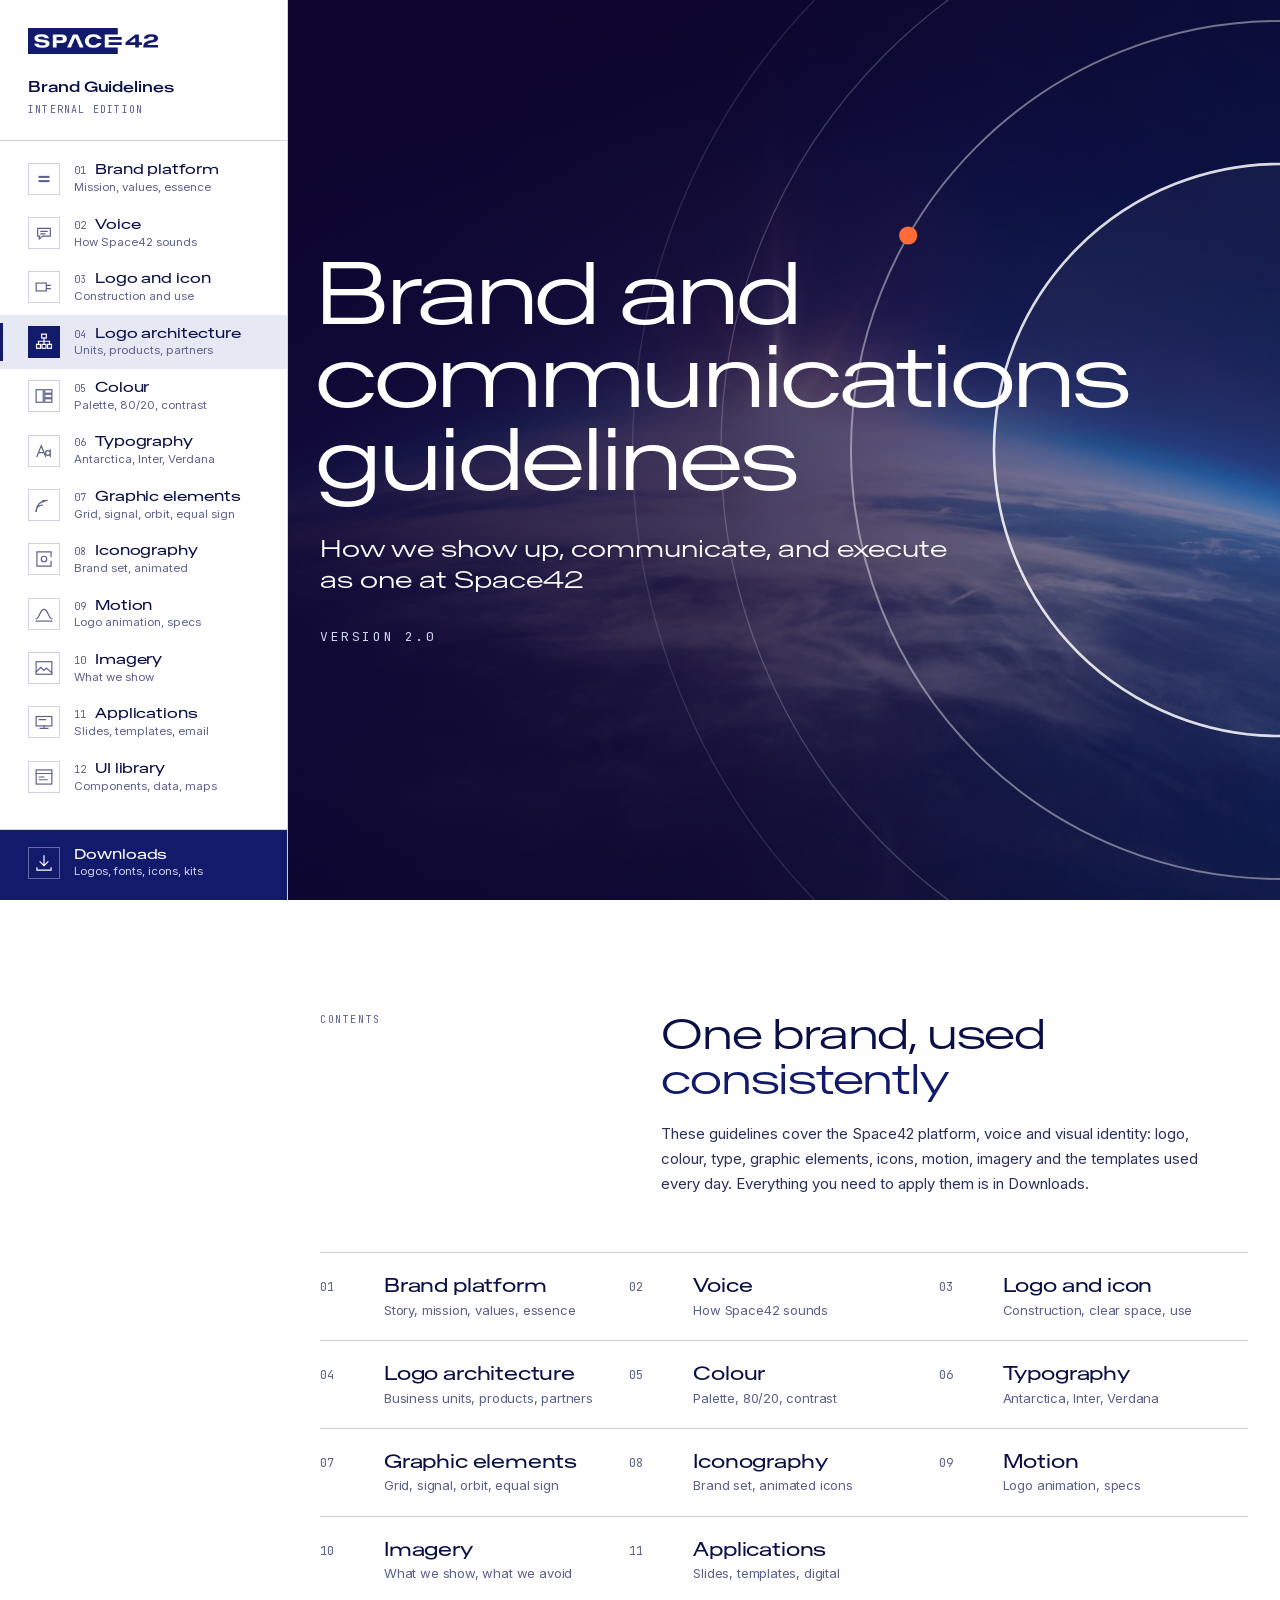
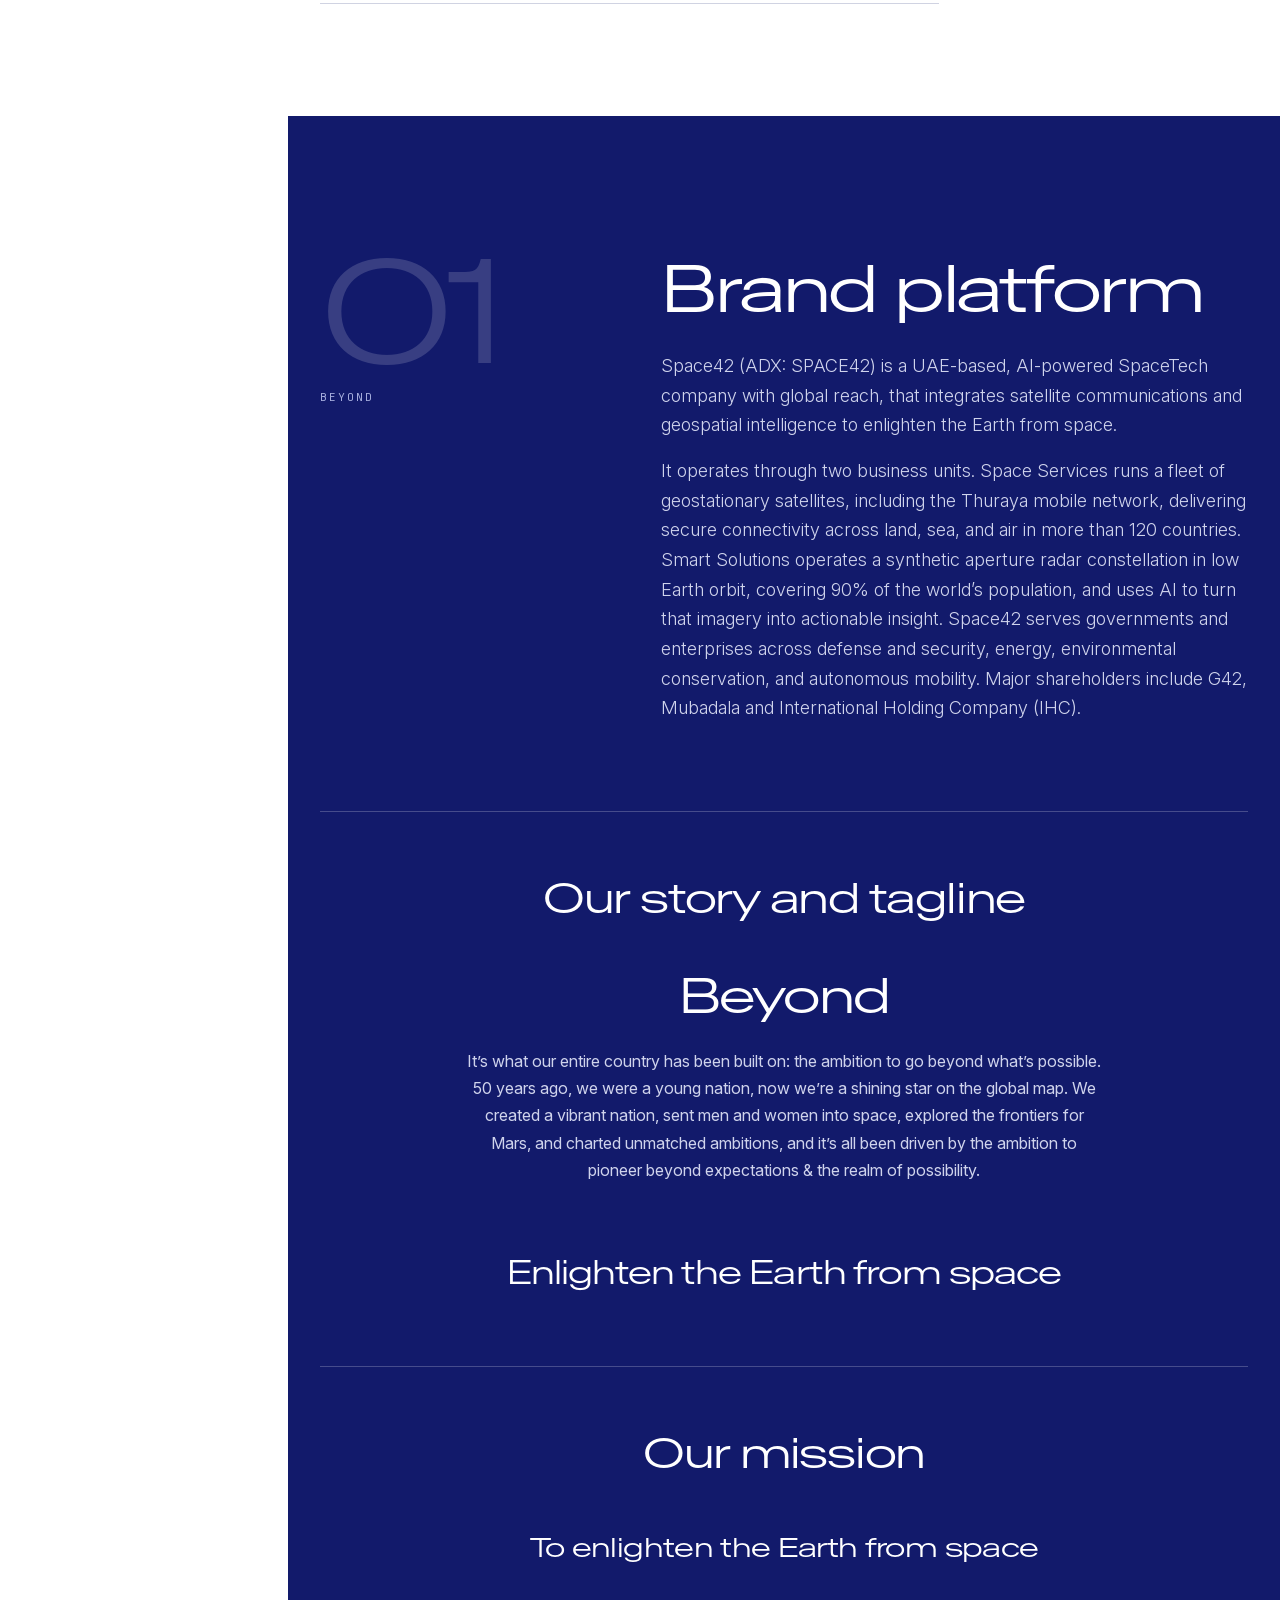
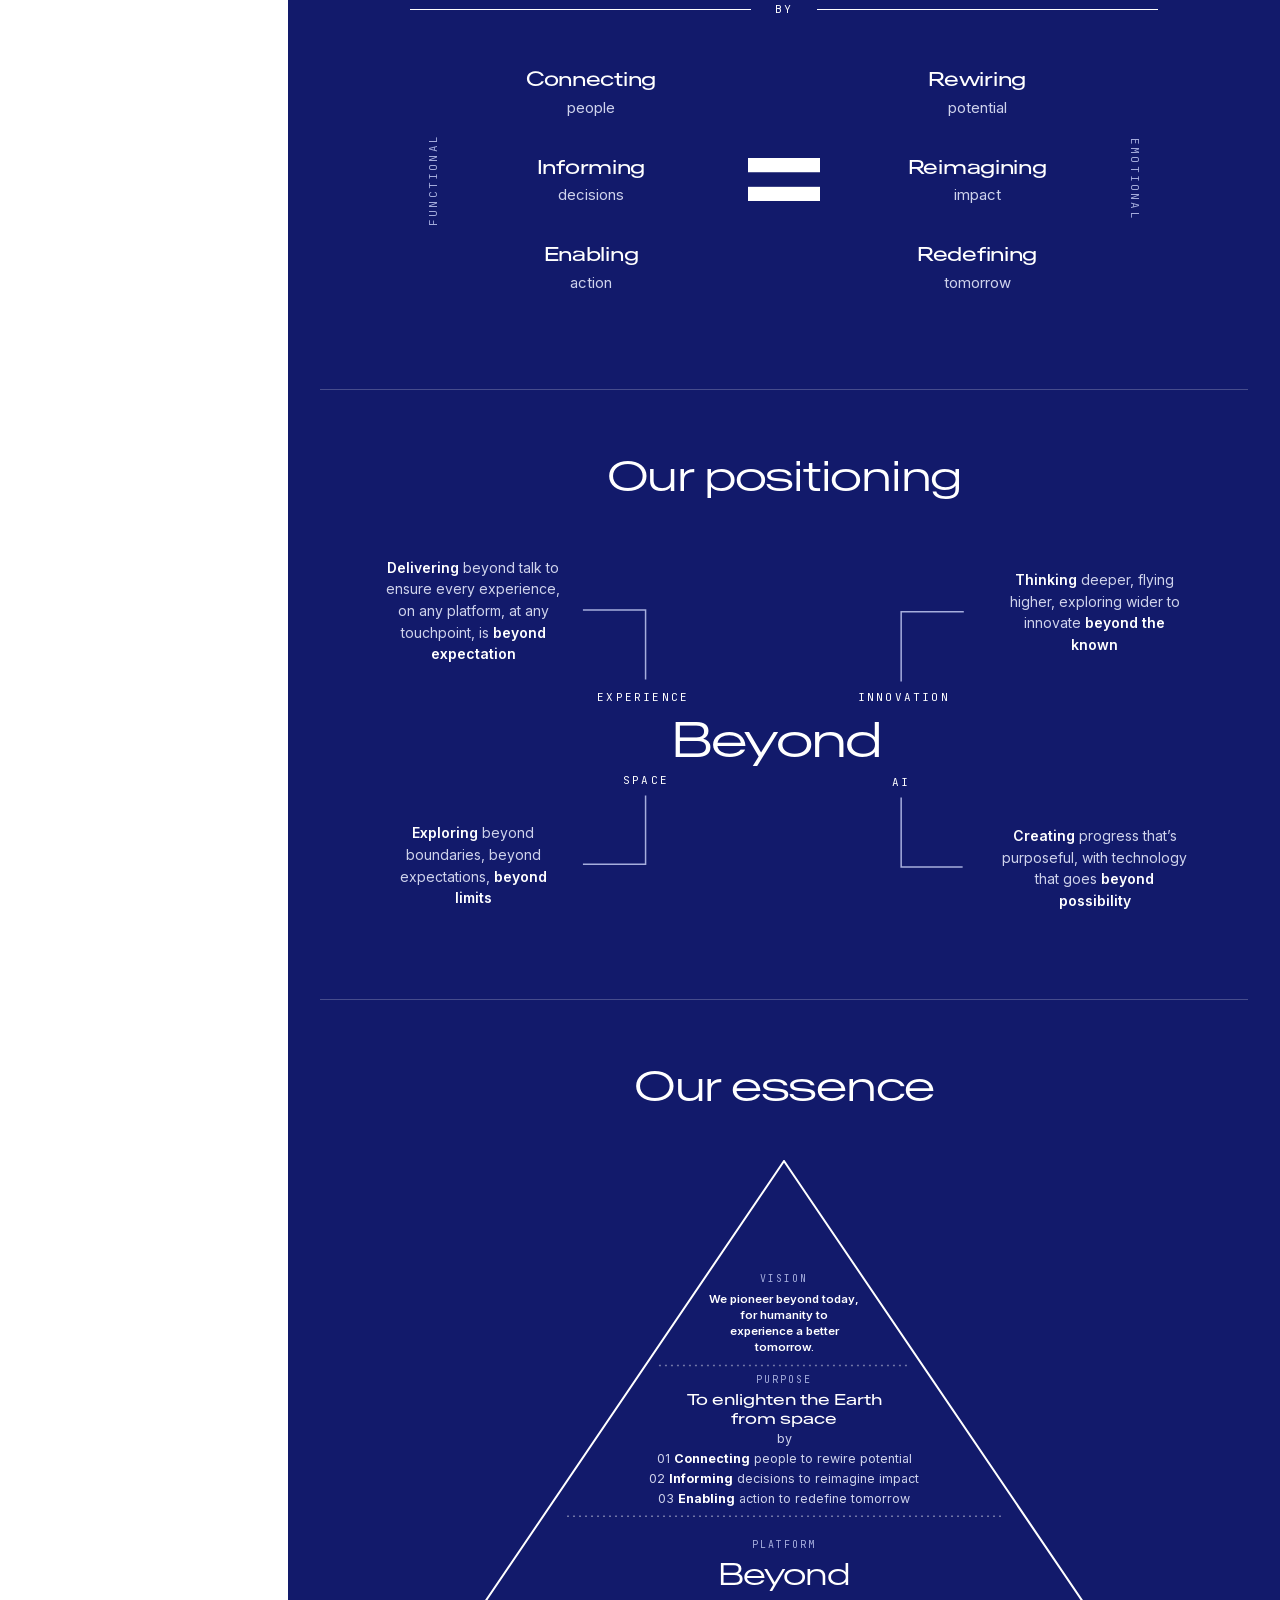
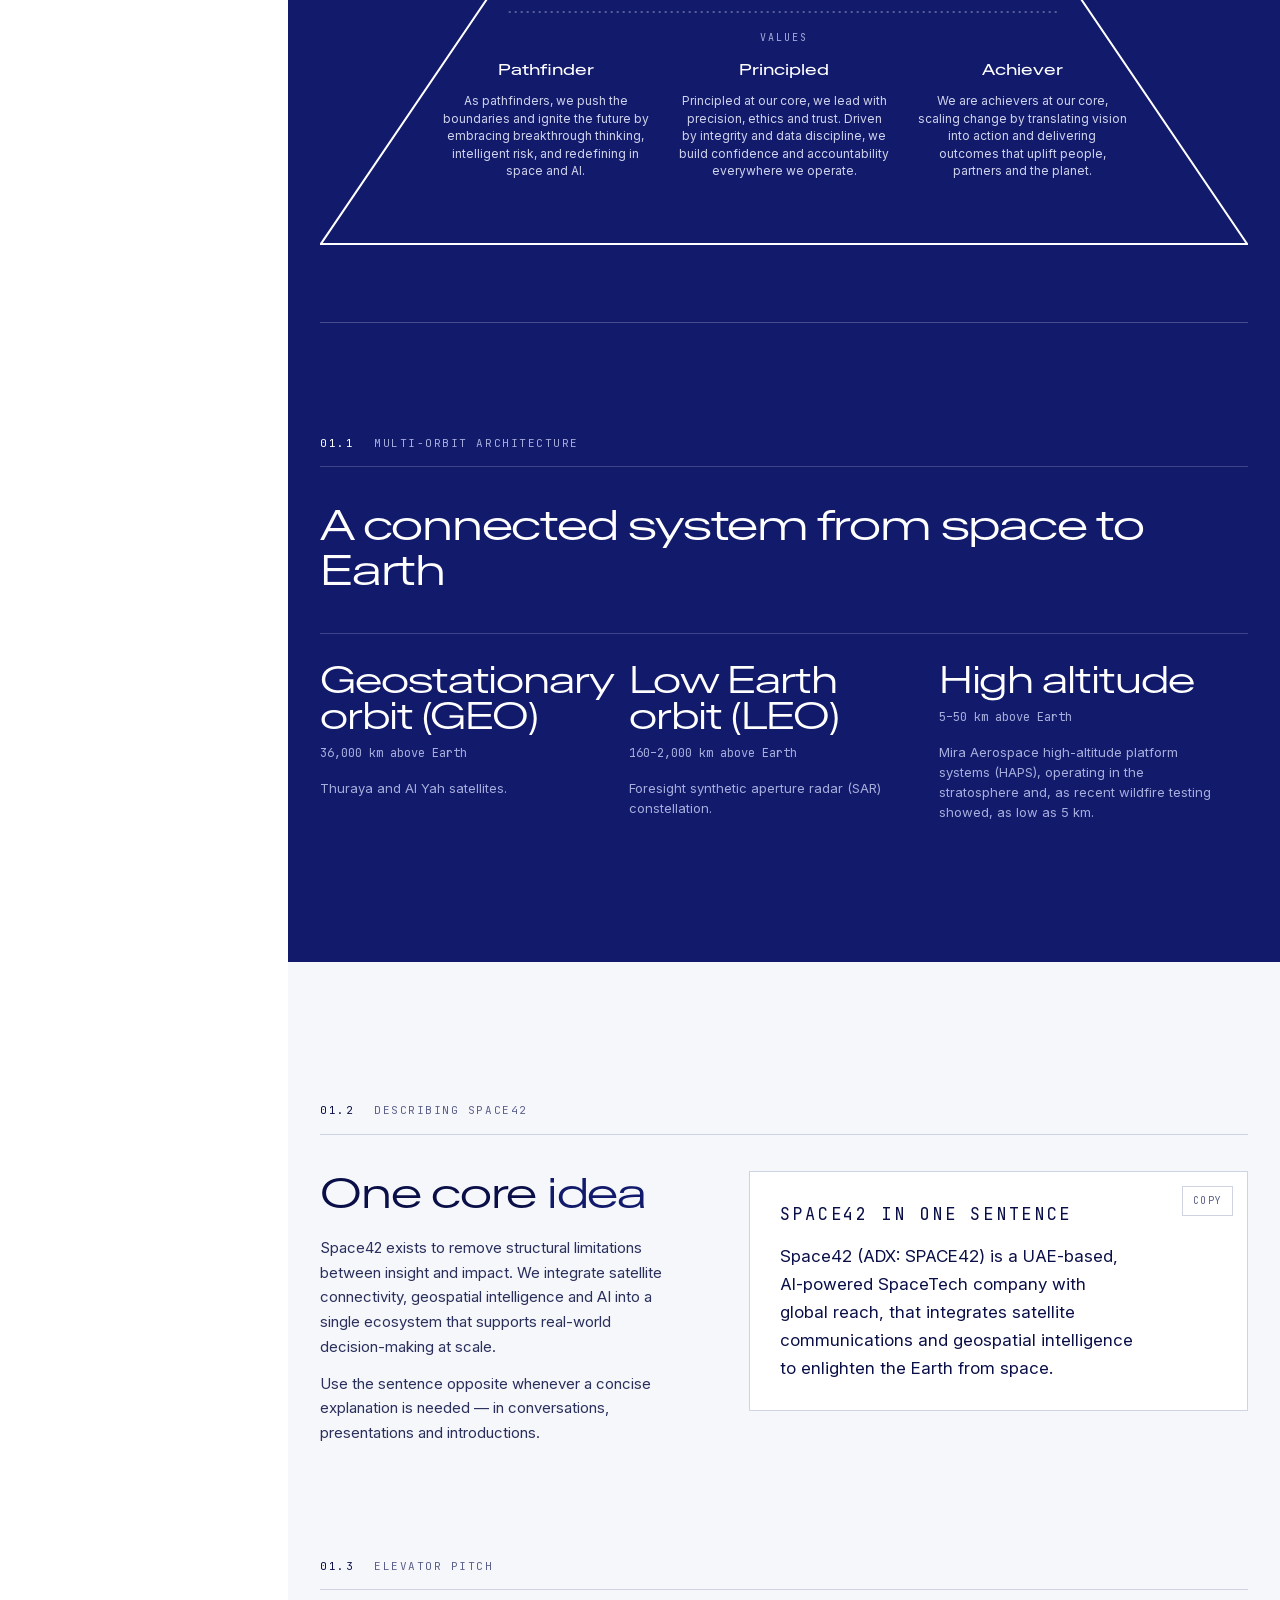
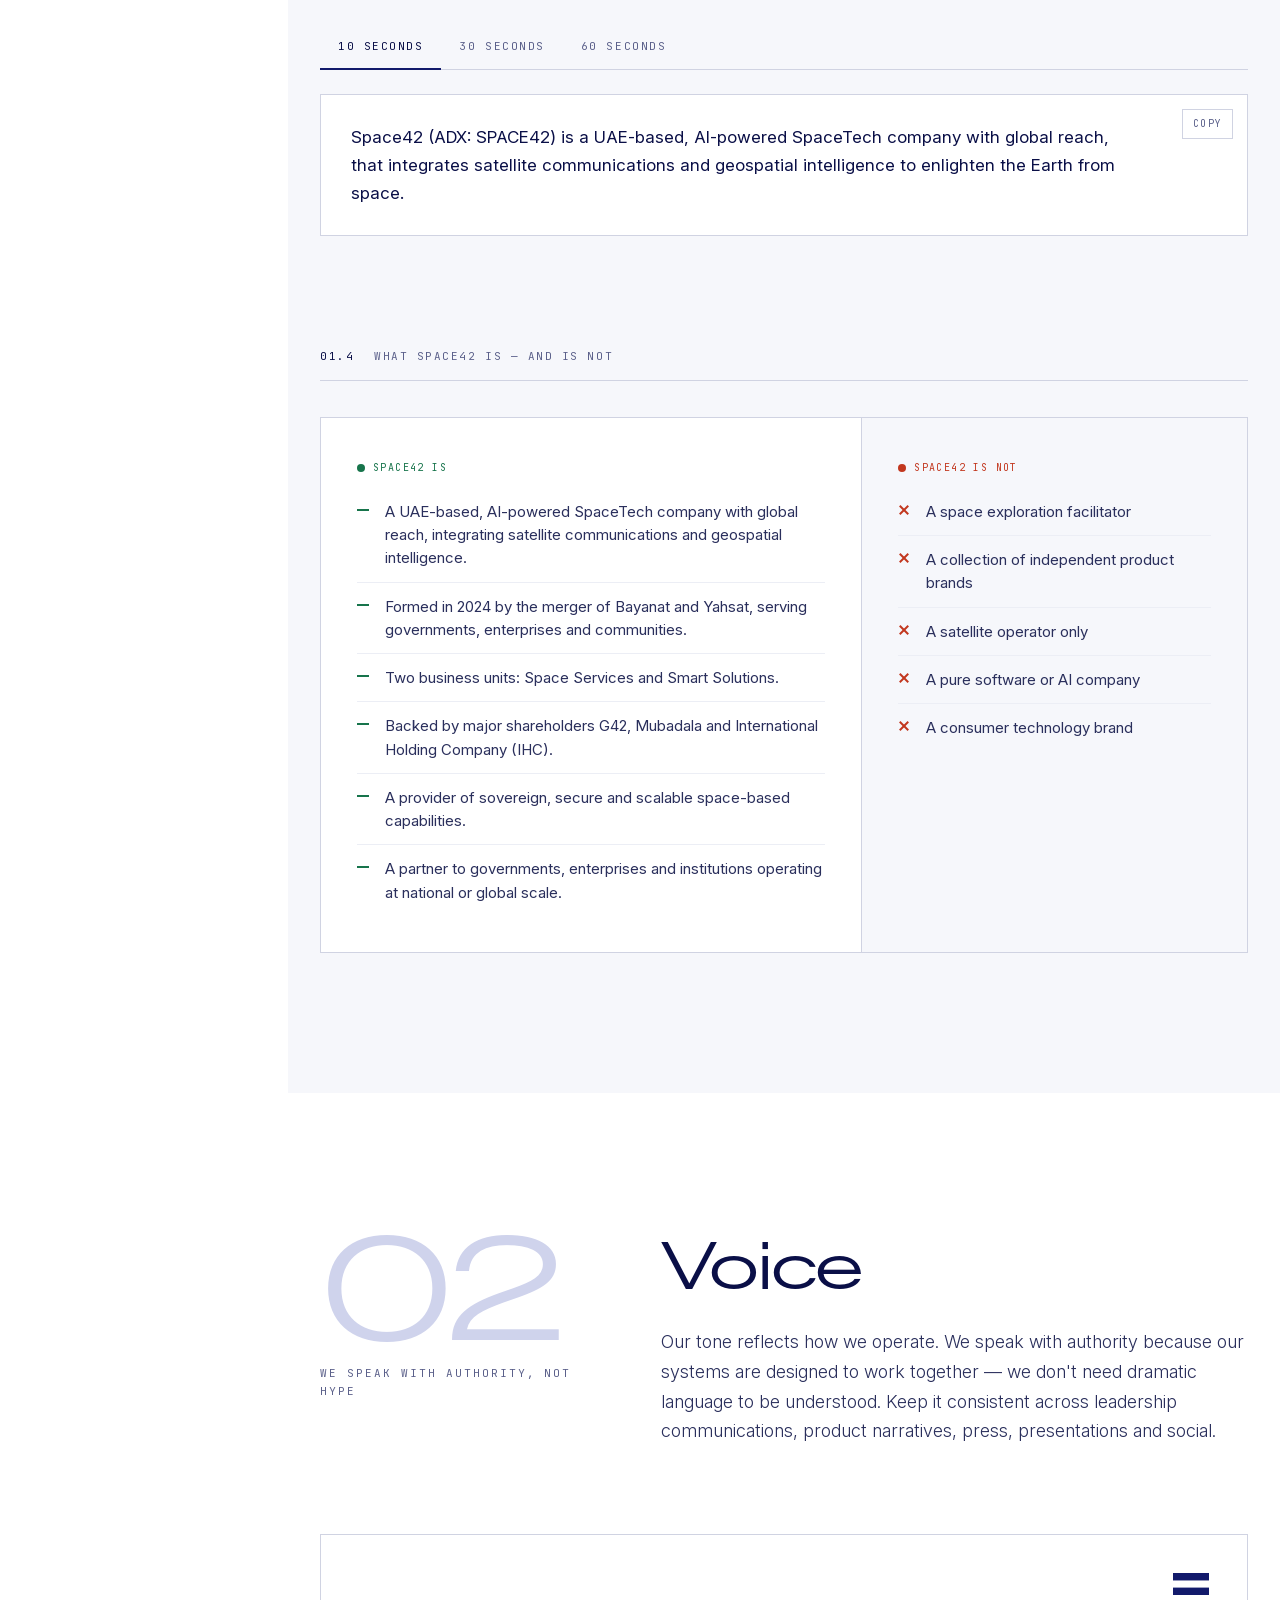
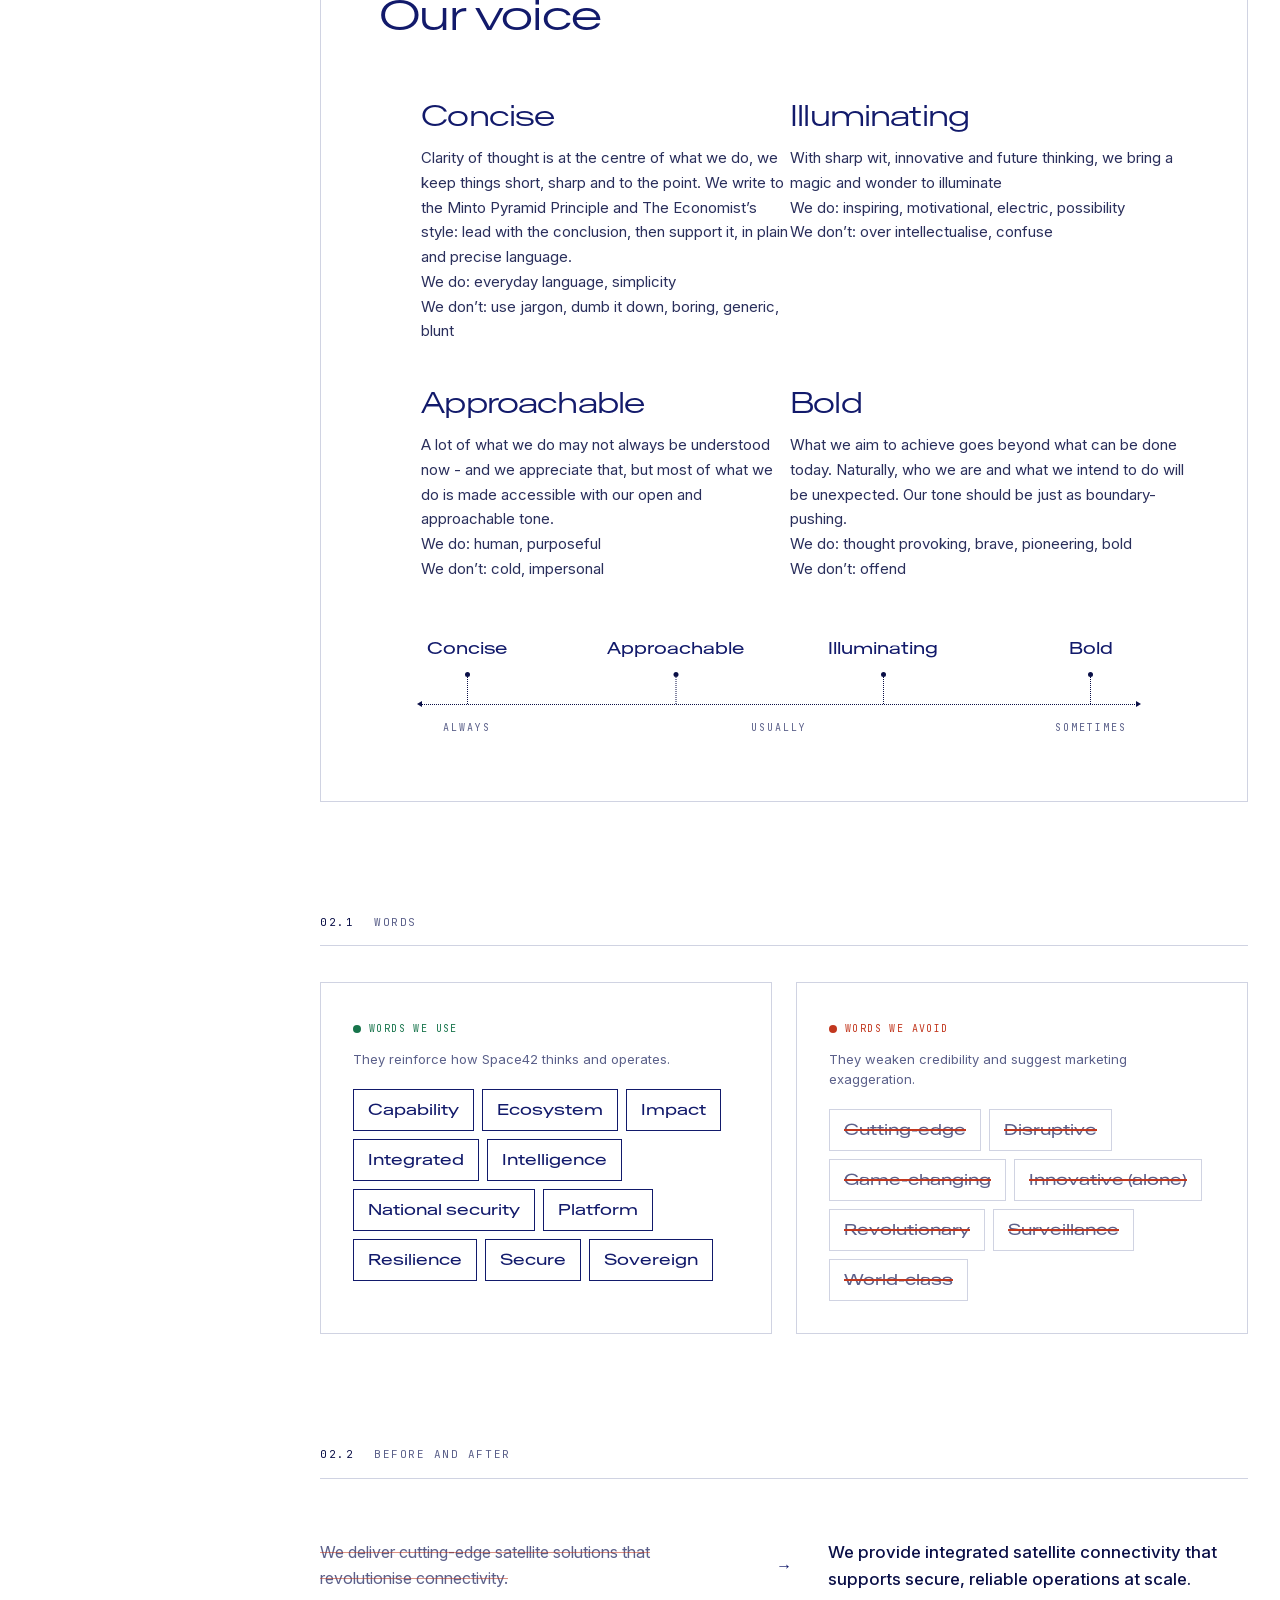
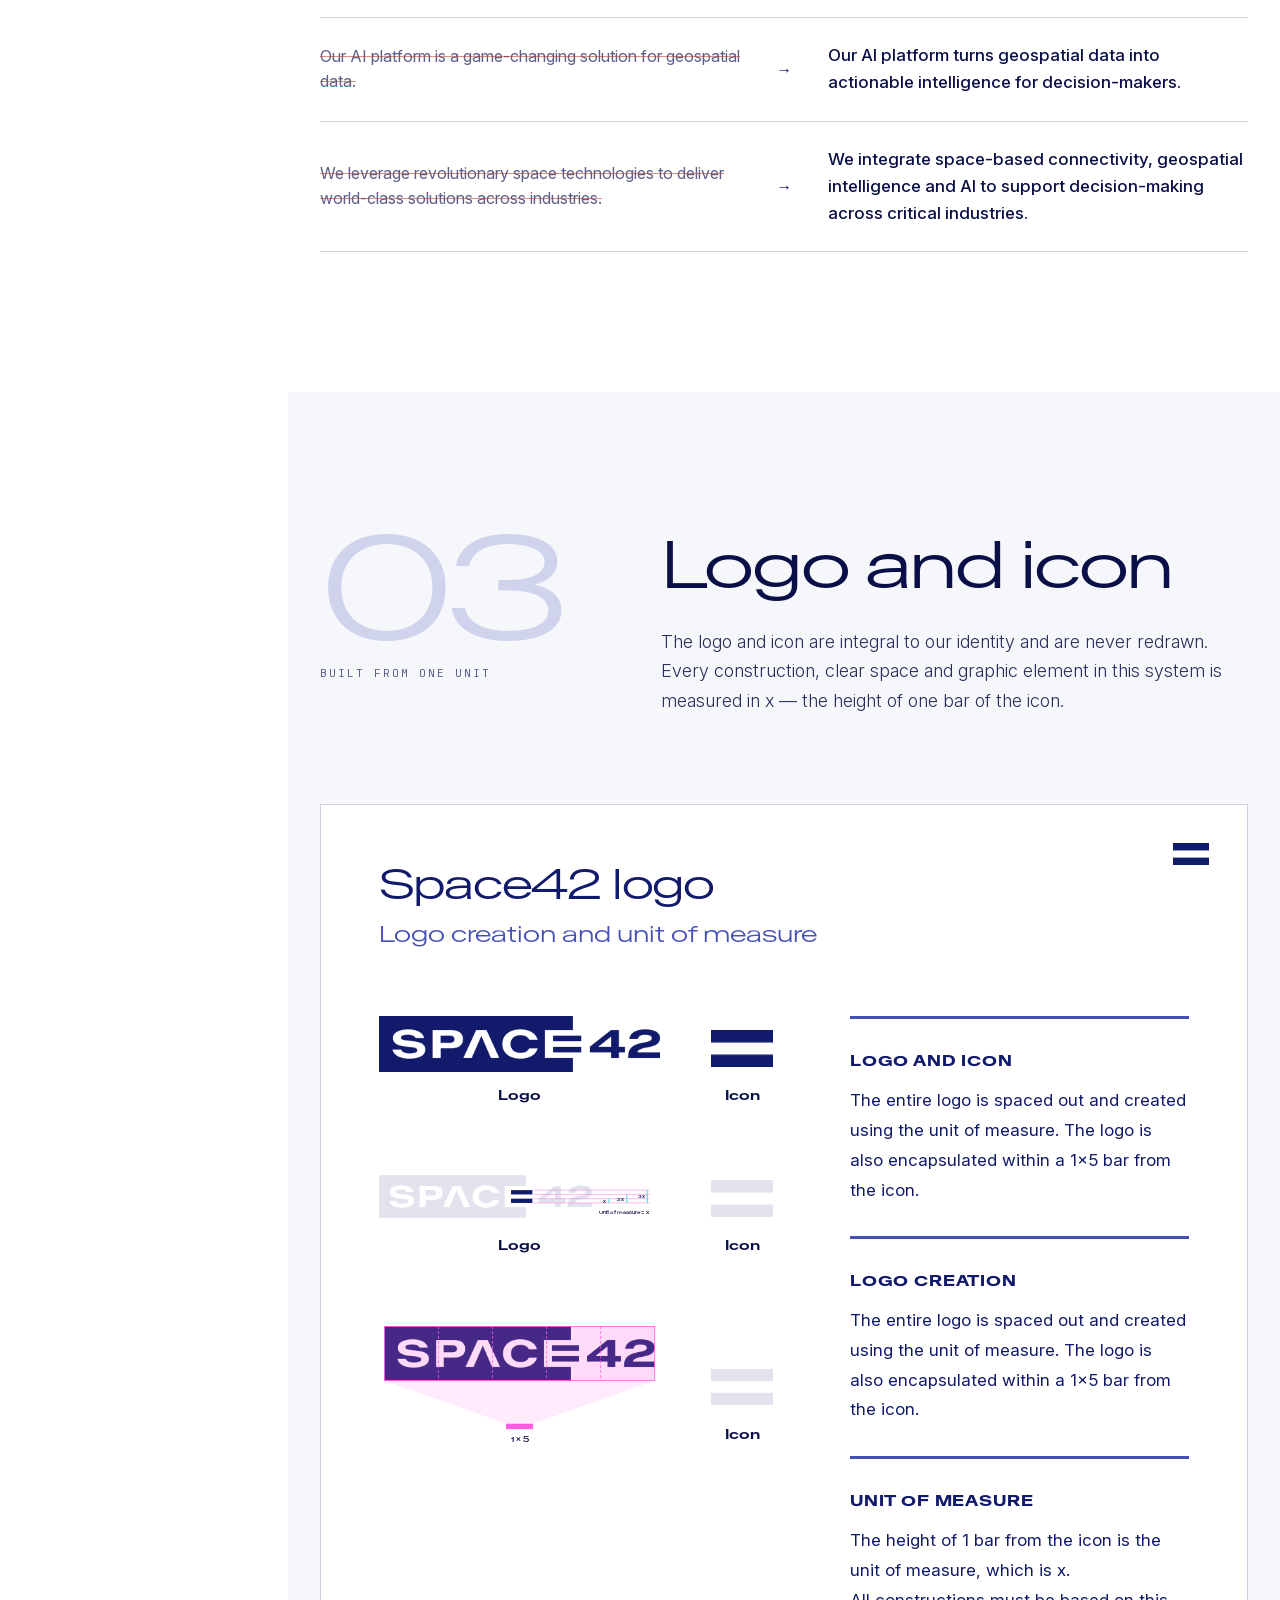
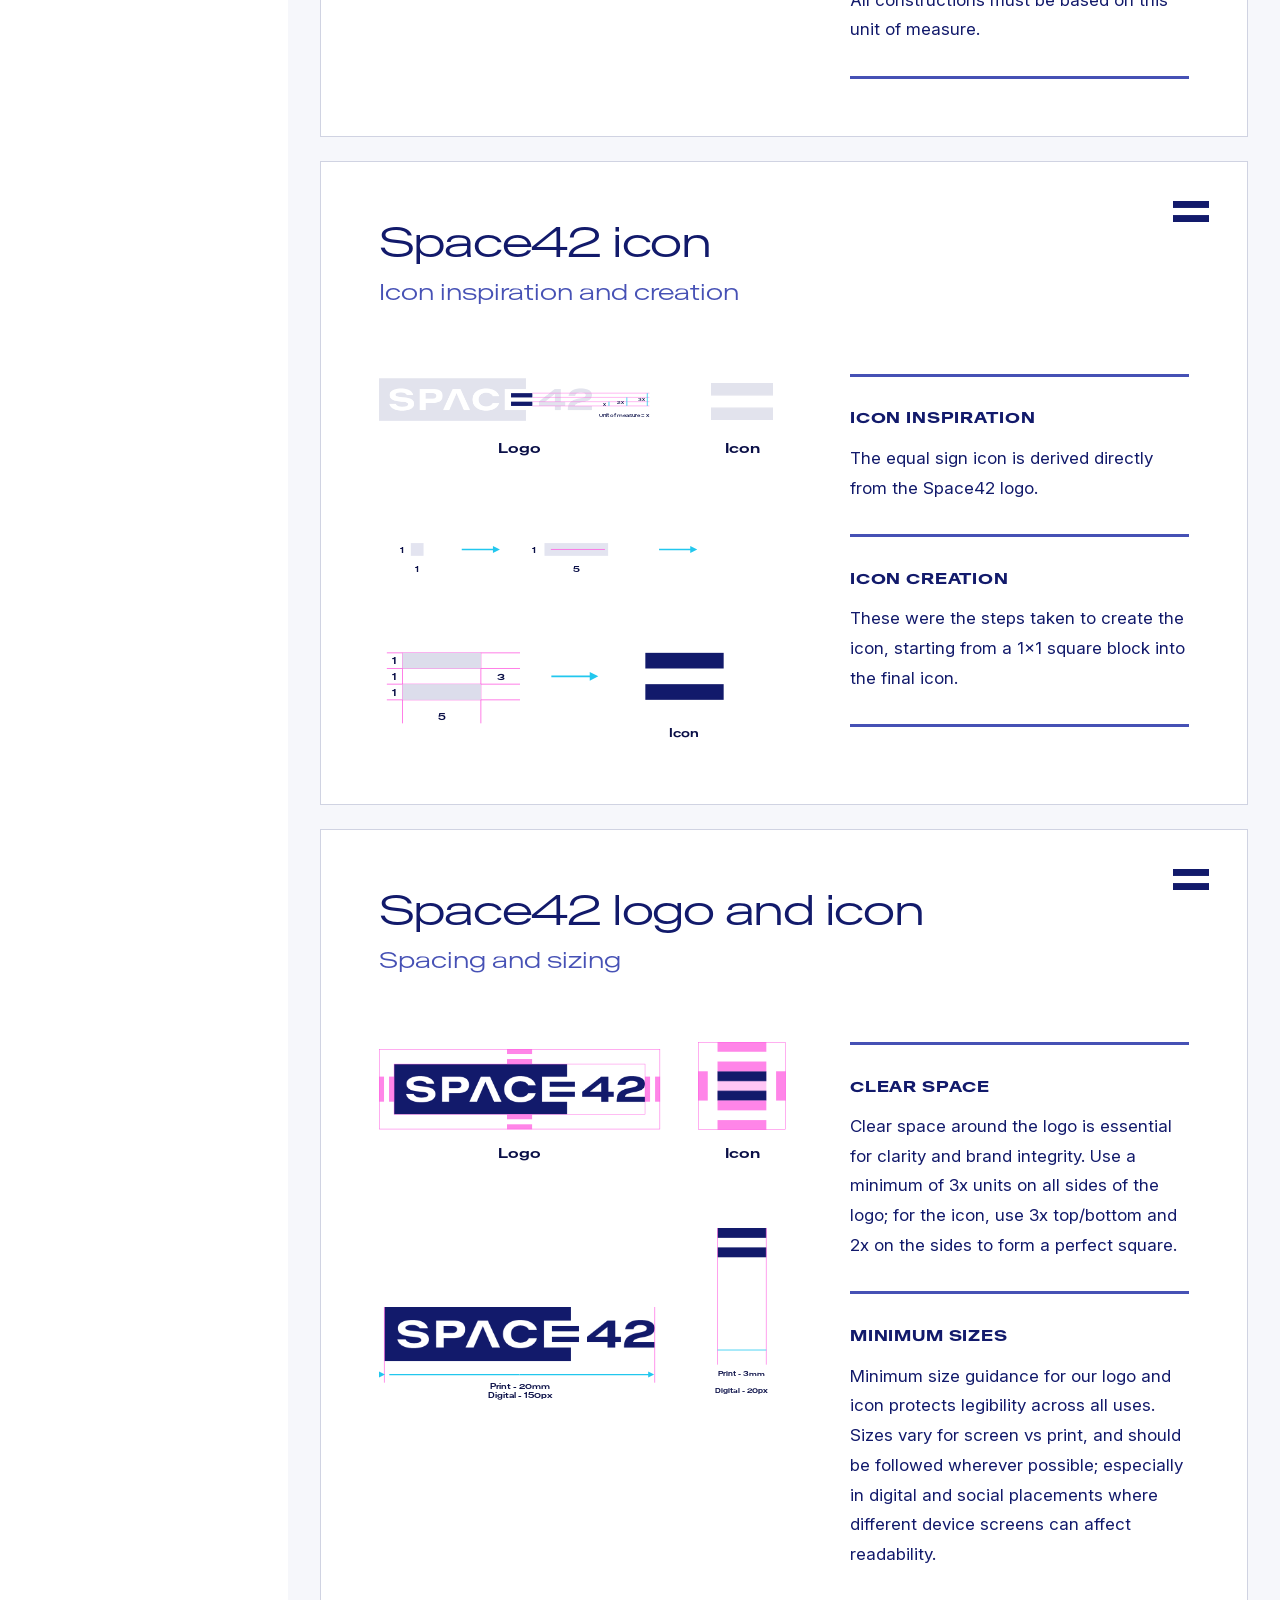
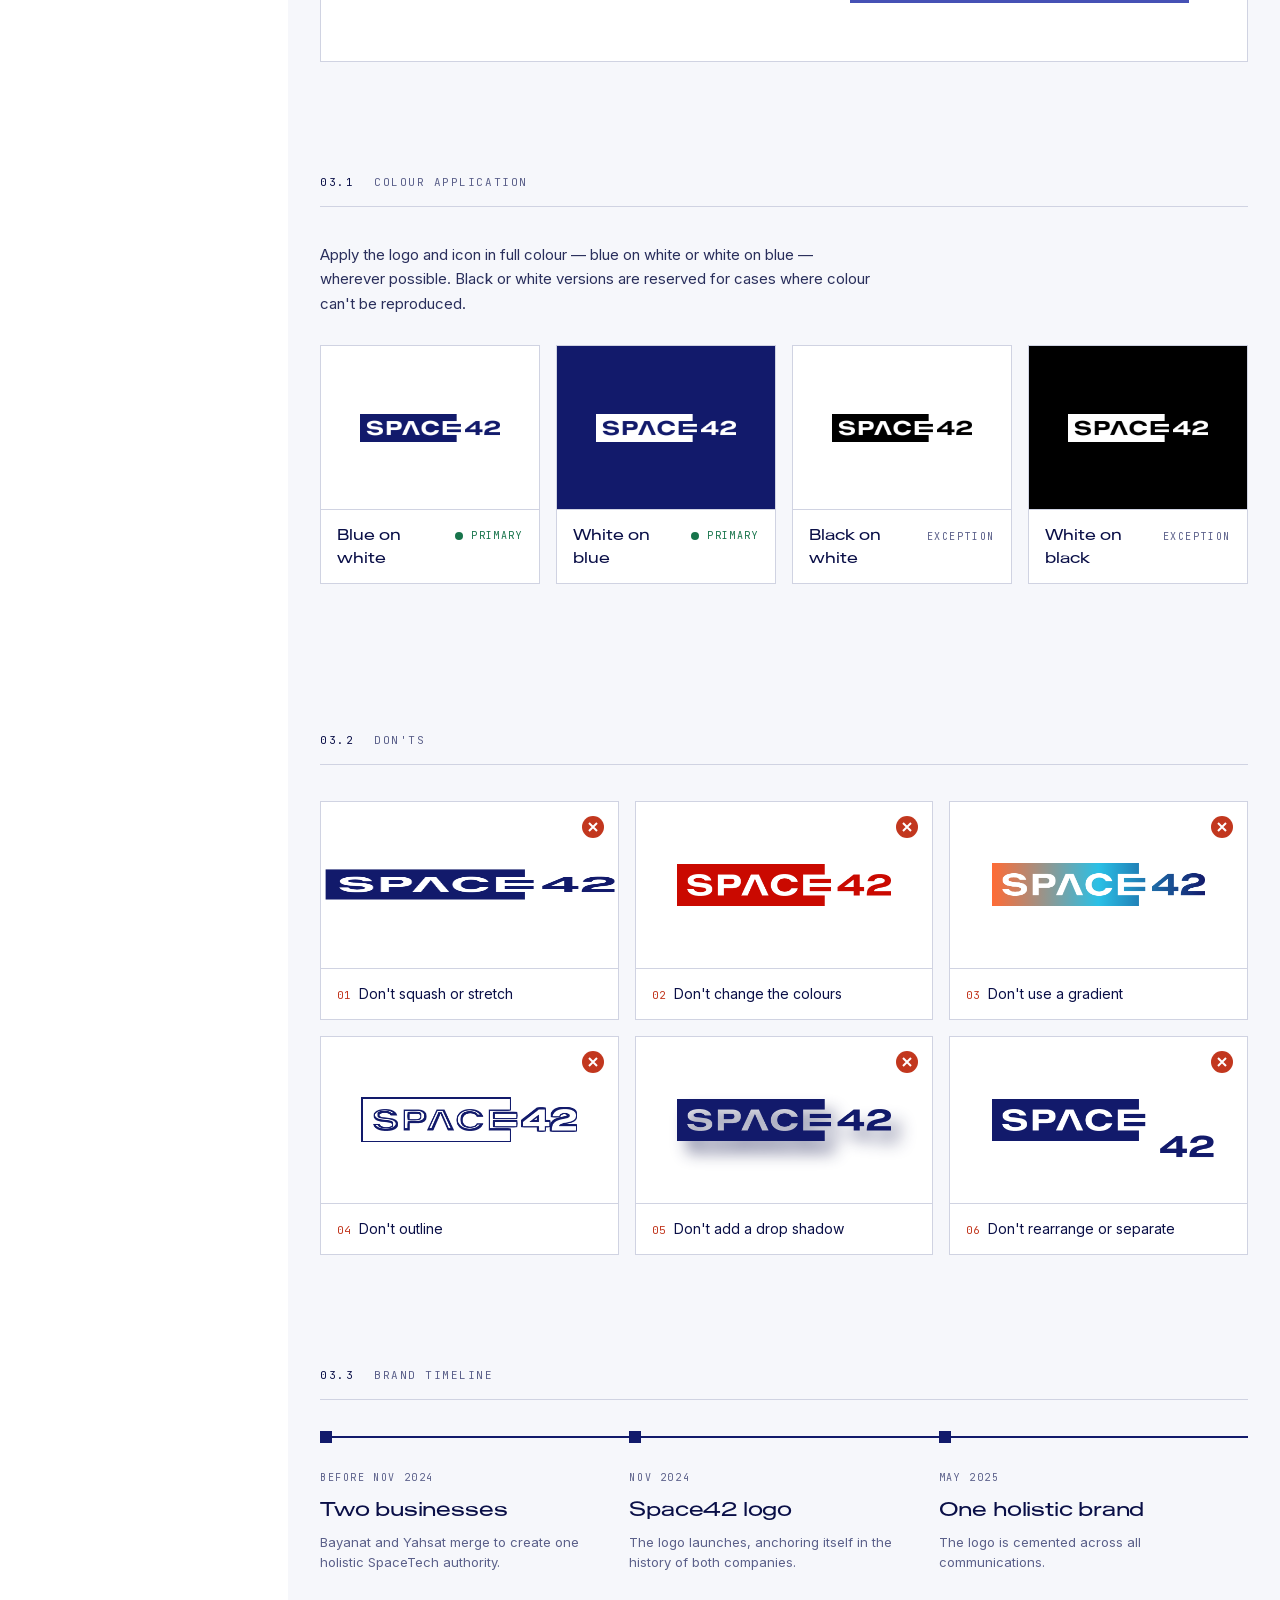
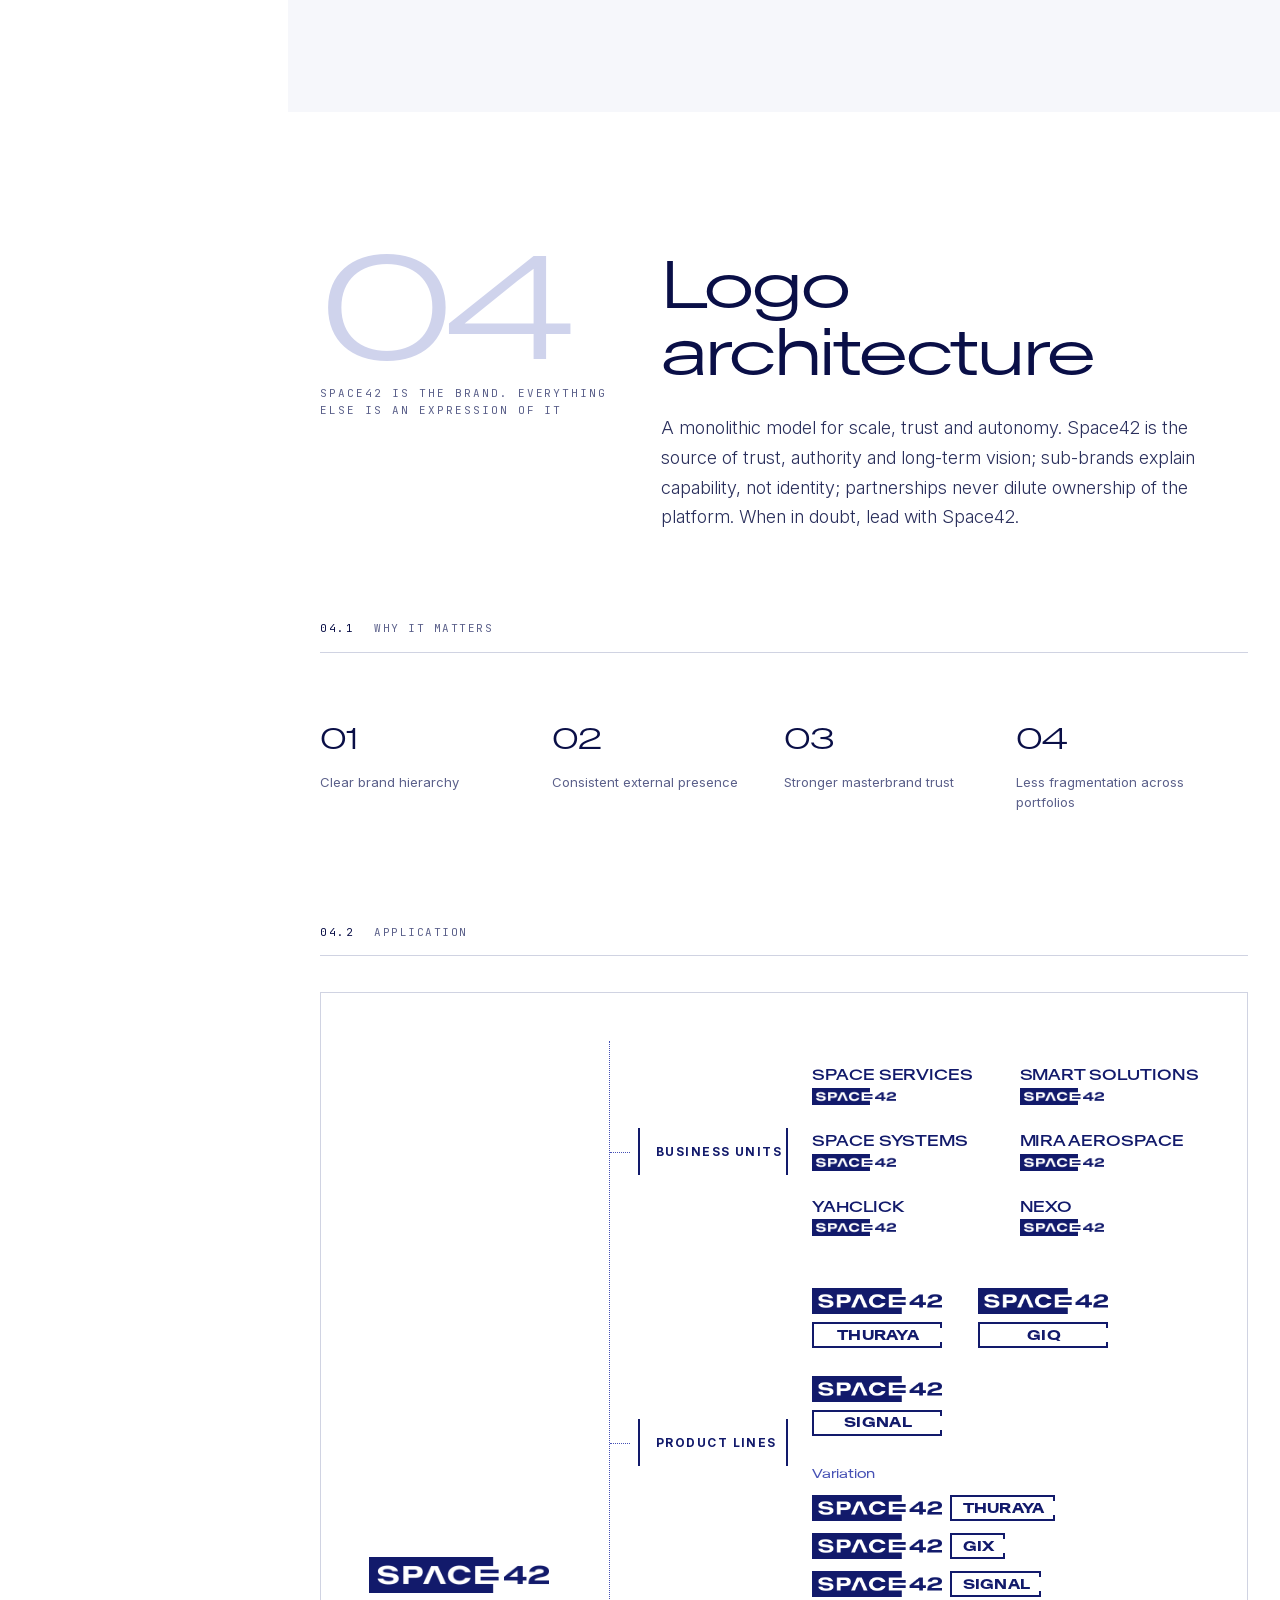
==== commit 23a9cb5d: "Add files via upload" ====
--- a/index.html
+++ b/index.html
@@ -143,8 +143,8 @@
       <div><div class="ch__num">01</div><p class="ch__lbl">Beyond</p></div>
       <div>
         <h2 class="ch__title">Brand platform<em></em></h2>
-        <p class="ch__intro">Space42, the UAE-based, AI-powered SpaceTech company with global reach, is building one of the world's most advanced ecosystems at the intersection of satellite communications and geospatial analytics, powered by artificial intelligence.</p>
-        <p class="ch__intro">It comprises two business units. Smart Solutions integrates geospatial data acquisition and processing with AI to inform decisions, enhance situational awareness and improve operational efficiency. Space Services focuses on upstream satellite operations for fixed and mobile satellite services.</p>
+        <p class="ch__intro">Space42 (ADX: SPACE42) is a UAE-based, AI-powered SpaceTech company with global reach, that integrates satellite communications and geospatial intelligence to enlighten the Earth from space.</p>
+        <p class="ch__intro">It operates through two business units. Space Services runs a fleet of geostationary satellites, including the Thuraya mobile network, delivering secure connectivity across land, sea, and air in more than 120 countries. Smart Solutions operates a synthetic aperture radar constellation in low Earth orbit, covering 90% of the world’s population, and uses AI to turn that imagery into actionable insight. Space42 serves governments and enterprises across defense and security, energy, environmental conservation, and autonomous mobility. Major shareholders include G42, Mubadala and International Holding Company (IHC).</p>
       </div>
     </div>
 
@@ -170,9 +170,9 @@
     <div class="rv">
       <h3 class="h3" style="max-width:22ch;">A connected system from space to <em>Earth</em></h3>
       <div class="orbits" style="margin-top:40px;">
-        <div><b>GEO</b><span class="alt">36,000 km above Earth</span><p class="small">Thuraya and Al Yah satellites.</p></div>
-        <div><b>LEO</b><span class="alt">160–2,000 km above Earth</span><p class="small">Foresight synthetic aperture radar (SAR) constellation.</p></div>
-        <div><b>Stratosphere</b><span class="alt">10–50 km above Earth</span><p class="small">Mira Aerospace high-altitude platform systems (HAPS).</p></div>
+        <div><b>Geostationary orbit (GEO)</b><span class="alt">36,000 km above Earth</span><p class="small">Thuraya and Al Yah satellites.</p></div>
+        <div><b>Low Earth orbit (LEO)</b><span class="alt">160–2,000 km above Earth</span><p class="small">Foresight synthetic aperture radar (SAR) constellation.</p></div>
+        <div><b>High altitude</b><span class="alt">5–50 km above Earth</span><p class="small">Mira Aerospace high-altitude platform systems (HAPS), operating in the stratosphere and, as recent wildfire testing showed, as low as 5 km.</p></div>
       </div>
     </div>
   </div>
@@ -190,16 +190,16 @@
       <div class="copybox">
         <button class="copybtn" type="button" data-copy-target="one-sentence">Copy</button>
         <p class="lbl" style="margin-bottom:14px;">Space42 in one sentence</p>
-        <p id="one-sentence">Space42 is a UAE-based AI-powered SpaceTech company, with global reach, that integrates satellite communications, geospatial analytics, and AI capabilities to enlighten the Earth from space.</p>
+        <p id="one-sentence">Space42 (ADX: SPACE42) is a UAE-based, AI-powered SpaceTech company with global reach, that integrates satellite communications and geospatial intelligence to enlighten the Earth from space.</p>
       </div>
     </div>
 
     <div class="flag"><span>Elevator pitch</span><span class="flag__line"></span><span>01.3</span></div>
     <div class="rv" data-tabs>
       <div class="tabs" role="tablist"><button class="tab is-on" type="button" role="tab" aria-selected="true">10 seconds</button><button class="tab" type="button" role="tab" aria-selected="false">30 seconds</button><button class="tab" type="button" role="tab" aria-selected="false">60 seconds</button></div>
-      <div class="tabpane copybox"><button class="copybtn" type="button" data-copy-target="pitch10">Copy</button><p id="pitch10">Space42 is a UAE-based AI-powered SpaceTech company, with global reach, that integrates satellite communications, geospatial analytics, and AI capabilities to enlighten the Earth from space.</p></div>
-      <div class="tabpane copybox" hidden><button class="copybtn" type="button" data-copy-target="pitch30">Copy</button><p id="pitch30">Space42 is a UAE-based AI-powered SpaceTech company, with global reach, that integrates satellite communications, geospatial analytics and AI capabilities to enlighten the Earth from space. By integrating these capabilities, we help governments and enterprises move from observation to decision-making faster, more securely, and at scale.</p></div>
-      <div class="tabpane copybox" hidden><button class="copybtn" type="button" data-copy-target="pitch60">Copy</button><p id="pitch60">Space42 is a UAE-based AI-powered SpaceTech company that integrates satellite communications, geospatial analytics and artificial intelligence capabilities to enlighten the Earth from space. Formed in 2024 by the merger of Bayanat and Yahsat, Space42's global reach allows it to address the rapidly evolving needs of its customers in governments, enterprises, and communities. Space42 comprises two business units: Space Services and Smart Solutions. Space Services focuses on upstream satellite operations for both fixed and mobility satellite services. Smart Solutions integrates geospatial data acquisition and processing with AI to inform decision-making, enhance situational awareness, and improve operational efficiency. Major shareholders include G42, Mubadala, and IHC.</p></div>
+      <div class="tabpane copybox"><button class="copybtn" type="button" data-copy-target="pitch10">Copy</button><p id="pitch10">Space42 (ADX: SPACE42) is a UAE-based, AI-powered SpaceTech company with global reach, that integrates satellite communications and geospatial intelligence to enlighten the Earth from space.</p></div>
+      <div class="tabpane copybox" hidden><button class="copybtn" type="button" data-copy-target="pitch30">Copy</button><p id="pitch30">Space42 (ADX: SPACE42) is a UAE-based, AI-powered SpaceTech company with global reach, that integrates satellite communications and geospatial intelligence to enlighten the Earth from space. By integrating these capabilities, we help governments and enterprises move from observation to decision-making faster, more securely, and at scale.</p></div>
+      <div class="tabpane copybox" hidden><button class="copybtn" type="button" data-copy-target="pitch60">Copy</button><p id="pitch60">Space42 (ADX: SPACE42) is a UAE-based, AI-powered SpaceTech company with global reach, that integrates satellite communications and geospatial intelligence to enlighten the Earth from space. It operates through two business units. Space Services runs a fleet of geostationary satellites, including the Thuraya mobile network, delivering secure connectivity across land, sea, and air in more than 120 countries. Smart Solutions operates a synthetic aperture radar constellation in low Earth orbit, covering 90% of the world’s population, and uses AI to turn that imagery into actionable insight. Space42 serves governments and enterprises across defense and security, energy, environmental conservation, and autonomous mobility. Major shareholders include G42, Mubadala and International Holding Company (IHC).</p></div>
     </div>
 
     <div class="flag"><span>What Space42 is — and is not</span><span class="flag__line"></span><span>01.4</span></div>
@@ -207,10 +207,10 @@
       <div>
         <p class="tag-ok" style="margin-bottom:12px;">Space42 is</p>
         <ul>
-          <li>A UAE-based AI-powered SpaceTech company with global reach, integrating satellite communications, geospatial analytics and AI.</li>
+          <li>A UAE-based, AI-powered SpaceTech company with global reach, integrating satellite communications and geospatial intelligence.</li>
           <li>Formed in 2024 by the merger of Bayanat and Yahsat, serving governments, enterprises and communities.</li>
           <li>Two business units: Space Services and Smart Solutions.</li>
-          <li>Backed by major shareholders G42, Mubadala and IHC.</li>
+          <li>Backed by major shareholders G42, Mubadala and International Holding Company (IHC).</li>
           <li>A provider of sovereign, secure and scalable space-based capabilities.</li>
           <li>A partner to governments, enterprises and institutions operating at national or global scale.</li>
         </ul>
@@ -240,7 +240,7 @@
       </div>
     </div>
 
-    <div class="plates"><article class="plate rv" id="our-voice"><img class="plate__eq" src="space42-ds-v2/logo/equal-mark-blue.png" alt="" /><h3 class="plate__h">Our voice</h3><div class="plate__body"><div class="plate__scroll"><div class="plate__stage"><div class="pv"><div class="pv__grid"><div class="pv__a"><h4>Concise</h4><p>Clarity of thought is at the centre of what we do, we keep things short, sharp and to the point.<br/>We do: everyday language, simplicity<br/>We don’t: use jargon, dumb it down, boring, generic, blunt</p></div><div class="pv__a"><h4>Illuminating</h4><p>With sharp wit, innovative and future thinking, we bring a magic and wonder to illuminate<br/>We do: inspiring, motivational, electric, possibility<br/>We don’t: over intellectualise, confuse</p></div><div class="pv__a"><h4>Approachable</h4><p>A lot of what we do may not always be understood now - and we appreciate that, but most of what we do is made accessible with our open and approachable tone.<br/>We do: human, purposeful<br/>We don’t: cold, impersonal</p></div><div class="pv__a"><h4>Bold</h4><p>What we aim to achieve goes beyond what can be done today. Naturally, who we are and what we intend to do will be unexpected. Our tone should be just as boundary-pushing.<br/>We do: thought provoking, brave, pioneering, bold<br/>We don’t: offend</p></div></div>
+    <div class="plates"><article class="plate rv" id="our-voice"><img class="plate__eq" src="space42-ds-v2/logo/equal-mark-blue.png" alt="" /><h3 class="plate__h">Our voice</h3><div class="plate__body"><div class="plate__scroll"><div class="plate__stage"><div class="pv"><div class="pv__grid"><div class="pv__a"><h4>Concise</h4><p>Clarity of thought is at the centre of what we do, we keep things short, sharp and to the point. We write to the Minto Pyramid Principle and The Economist’s style: lead with the conclusion, then support it, in plain and precise language.<br/>We do: everyday language, simplicity<br/>We don’t: use jargon, dumb it down, boring, generic, blunt</p></div><div class="pv__a"><h4>Illuminating</h4><p>With sharp wit, innovative and future thinking, we bring a magic and wonder to illuminate<br/>We do: inspiring, motivational, electric, possibility<br/>We don’t: over intellectualise, confuse</p></div><div class="pv__a"><h4>Approachable</h4><p>A lot of what we do may not always be understood now - and we appreciate that, but most of what we do is made accessible with our open and approachable tone.<br/>We do: human, purposeful<br/>We don’t: cold, impersonal</p></div><div class="pv__a"><h4>Bold</h4><p>What we aim to achieve goes beyond what can be done today. Naturally, who we are and what we intend to do will be unexpected. Our tone should be just as boundary-pushing.<br/>We do: thought provoking, brave, pioneering, bold<br/>We don’t: offend</p></div></div>
 <div class="pv__scale"><span class="pv__axis"></span><span class="pv__tick" style="left:6.4%"><b>Concise</b><i></i></span><span class="pv__tick" style="left:35.5%"><b>Approachable</b><i></i></span><span class="pv__tick" style="left:64.5%"><b>Illuminating</b><i></i></span><span class="pv__tick" style="left:93.5%"><b>Bold</b><i></i></span><span class="pv__f" style="left:6.4%">ALWAYS</span><span class="pv__f" style="left:49.9%">USUALLY</span><span class="pv__f" style="left:93.5%">SOMETIMES</span></div></div></div></div></div></article></div>
 
     <div class="flag"><span>Words</span><span class="flag__line"></span><span>02.1</span></div>
@@ -571,12 +571,12 @@
         <div class="element-card__meta">
           <h5 class="nm"><small>03 / 04 · Ambition</small>Orbit Curves</h5>
           <p>Large sweeping arcs that suggest planetary scale, reach, and ambition. Always partial — only fragments of an orbit ever shown.</p>
-          <p class="element-card__rule"><b>The innermost curve is always Earth.</b> Every curve outside it is an orbit — LEO, MEO or GEO — so a satellite dot always sits on the second curve or further out. A dot on the first curve puts a spacecraft on the ground.</p>
+          <p class="element-card__rule"><b>The innermost curve is always Earth.</b> Every curve outside it is an orbit — LEO, medium Earth orbit (MEO) or GEO — so a satellite dot always sits on the second curve or further out. A dot on the first curve puts a spacecraft on the ground.</p>
         </div>
       </div>
       <div class="element-card">
         <div class="element-card__viz viz-equal">
-          <img loading="lazy" decoding="async" src="space42-ds-v2/logo/equal-mark-white.png" alt="Space42 equal sign" />
+          <img loading="lazy" decoding="async" src="space42-ds-v2/logo/equal-mark-white.png?v=2" alt="Space42 equal sign" />
         </div>
         <div class="element-card__meta">
           <h5 class="nm"><small>04 / 04 · Signature</small>The Equal Sign</h5>
--- a/guidelines/gl.css
+++ b/guidelines/gl.css
@@ -979,3 +979,12 @@
   .face{padding:24px}
   .face__top{flex-wrap:wrap}
 }
+/* Graphic elements: four cards — grid, signal, orbit, equal sign */
+.be .elements-grid{grid-template-columns:repeat(4,minmax(0,1fr))}
+@media (max-width:980px){.be .elements-grid{grid-template-columns:repeat(2,minmax(0,1fr))}}
+@media (max-width:600px){.be .elements-grid{grid-template-columns:minmax(0,1fr)}}
+.be .viz-equal{display:flex;align-items:center;justify-content:center}
+.be .viz-equal img{width:38%;height:auto;display:block}
+/* Icon grid tiles are preview-only (downloads live in the Downloads section) */
+.icongrid>span{aspect-ratio:1;display:flex;align-items:center;justify-content:center;border-right:1px solid var(--fog);border-bottom:1px solid var(--fog);background:#fff;padding:22%}
+.icongrid.is-dark>span{background:var(--blue);border-color:rgba(255,255,255,.14)}
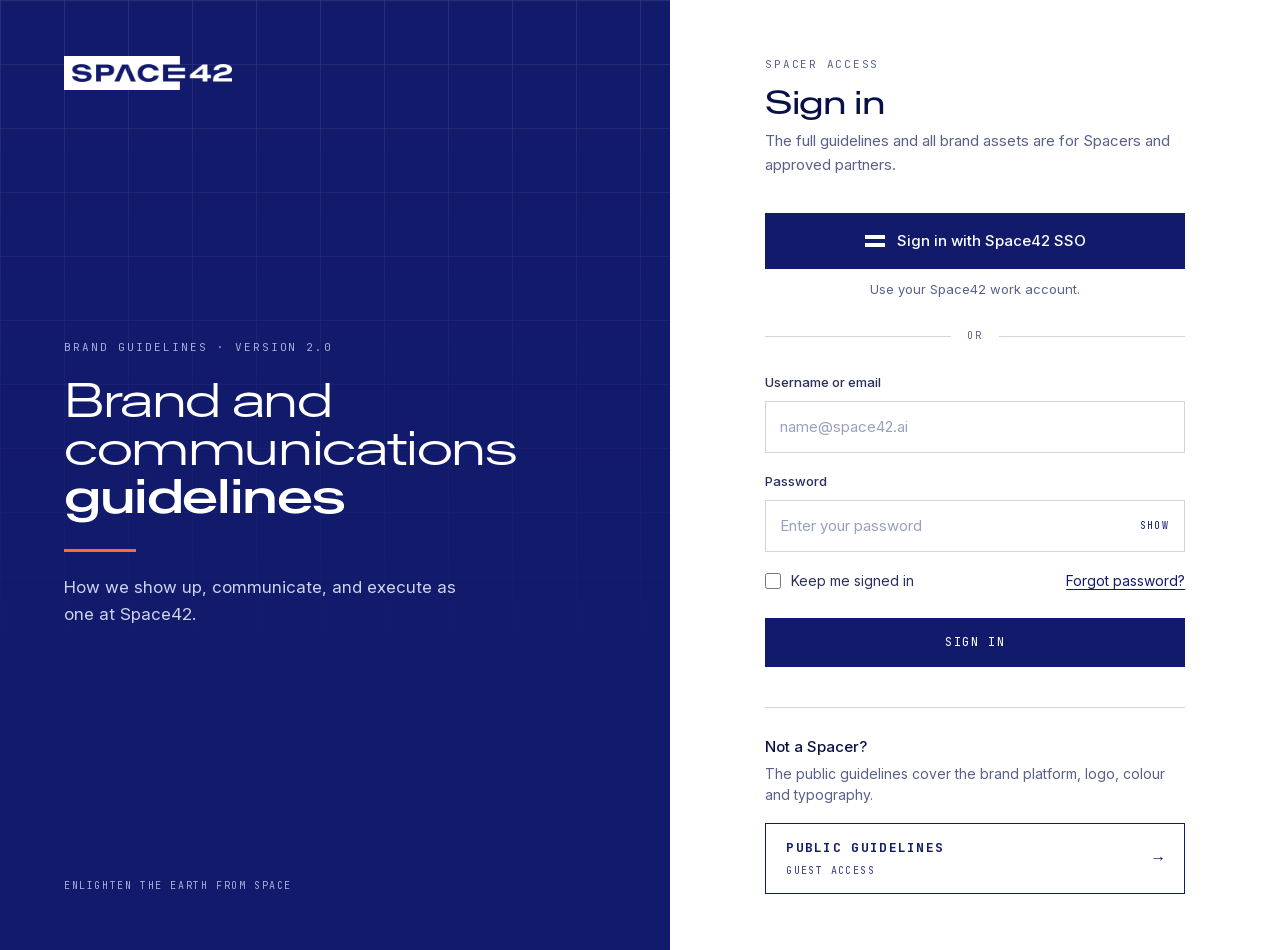
==== commit a7a71224: "Add files via upload" ====
--- a/index.html
+++ b/index.html
@@ -3,1351 +3,178 @@
 <head>
 <meta charset="UTF-8" />
 <meta name="viewport" content="width=device-width, initial-scale=1" />
-<title>Space42 — Brand and Communications Guidelines</title>
-<meta name="description" content="Space42 brand guidelines — full internal edition with all downloadable assets." />
-<meta name="theme-color" content="#0F0533" />
-<link rel="icon" type="image/png" href="space42-ds-v2/logo/space42-mark-blue.png" />
+<title>Sign in — Space42 Brand Guidelines</title>
+<meta name="description" content="Sign in to the Space42 brand and communications guidelines." />
+<meta name="theme-color" content="#121A6B" />
+<link rel="icon" type="image/png" href="space42-ds-v2/logo/web/space42-mark-blue.png" />
 <link rel="stylesheet" href="space42-ds-v2/fonts/fonts.css" />
-<link rel="stylesheet" href="guidelines/gl.css" />
-<link rel="stylesheet" href="guidelines/be-components.css" />
-<link rel="stylesheet" href="guidelines/anim-icons.css" />
-<script src="guidelines/gl.js" defer></script>
-<script src="guidelines/be-components.js" defer></script>
-<style id="__om-edit-overrides"></style>
+<style>
+:root{
+  --blue:#121A6B; --blue-900:#0A0F47; --blue-700:#1E287F; --blue-500:#4651B5; --blue-300:#A6AEDD; --blue-200:#CFD3EC;
+  --ink:#0A0F47; --graphite:#2A2F5C; --slate:#5B608A; --fog:#D0D3E2; --cloud:#ECEEF5; --paper:#F6F7FB;
+  --solar:#FF6B35; --cosmos:#0F0533; --no:#C2371E;
+  --display:'Antarctica Expanded',system-ui,sans-serif;
+  --text:'Inter',system-ui,sans-serif;
+  --mono:'JetBrains Mono',ui-monospace,monospace;
+  --ease:cubic-bezier(.22,1,.36,1);
+}
+*{box-sizing:border-box}
+html,body{height:100%}
+body{margin:0;background:#fff;color:var(--ink);font-family:var(--text);font-size:16px;line-height:1.6;-webkit-font-smoothing:antialiased}
+img{display:block;max-width:100%}
+h1,h2,p{margin:0}
+a{color:var(--blue);text-underline-offset:3px;text-decoration-thickness:1px}
+a:hover{color:var(--blue-900)}
+button,input{font:inherit}
+:focus-visible{outline:2px solid var(--solar);outline-offset:2px}
+
+.auth{display:grid;grid-template-columns:minmax(0,1.1fr) minmax(0,1fr);min-height:100vh;min-height:100dvh}
+
+/* ---------- brand panel ---------- */
+.brand{position:relative;overflow:hidden;background:var(--blue);color:#fff;display:flex;flex-direction:column;justify-content:space-between;padding:56px clamp(32px,5vw,72px)}
+.brand__grid{position:absolute;inset:0;opacity:.12;pointer-events:none;
+  background-image:linear-gradient(rgba(255,255,255,.7) 1px,transparent 1px),linear-gradient(90deg,rgba(255,255,255,.7) 1px,transparent 1px);
+  background-size:64px 64px;
+  -webkit-mask-image:linear-gradient(180deg,#000 0%,transparent 70%);mask-image:linear-gradient(180deg,#000 0%,transparent 70%)}
+.brand__top,.brand__mid,.brand__foot{position:relative;z-index:1}
+.brand__logo{width:168px;height:auto}
+.brand__eb{font-family:var(--mono);font-size:11px;letter-spacing:.18em;text-transform:uppercase;color:var(--blue-300);margin-bottom:20px}
+.brand__h{font-family:var(--display);font-weight:300;font-size:clamp(34px,3.6vw,56px);line-height:1.04;letter-spacing:-.03em;max-width:14ch}
+.brand__h em{font-style:normal;font-weight:500}
+.brand__acc{display:block;width:72px;height:3px;background:var(--solar);margin-top:28px}
+.brand__lead{margin-top:22px;max-width:40ch;color:var(--blue-200);font-size:17px}
+.brand__foot{font-family:var(--mono);font-size:10px;letter-spacing:.16em;text-transform:uppercase;color:var(--blue-300);display:flex;gap:28px;flex-wrap:wrap}
+
+/* ---------- form panel ---------- */
+.panel{display:flex;flex-direction:column;justify-content:center;padding:56px clamp(24px,6vw,96px)}
+.panel__in{width:100%;max-width:420px;margin:0 auto}
+.panel__eb{font-family:var(--mono);font-size:11px;letter-spacing:.16em;text-transform:uppercase;color:var(--slate)}
+.panel__h{font-family:var(--display);font-weight:400;font-size:clamp(28px,2.4vw,36px);letter-spacing:-.02em;line-height:1.1;margin:12px 0 10px}
+.panel__sub{color:var(--slate);font-size:15px}
+
+.sso{margin-top:36px;width:100%;display:flex;align-items:center;justify-content:center;gap:12px;padding:15px 20px;background:var(--blue);color:#fff;border:1px solid var(--blue);font-weight:500;font-size:15px;cursor:pointer;transition:background .2s var(--ease)}
+.sso:hover{background:var(--blue-700)}
+.sso svg{width:18px;height:18px;flex:none}
+.sso__note{margin-top:10px;font-size:13px;color:var(--slate);text-align:center}
+
+.or{display:flex;align-items:center;gap:16px;margin:28px 0;font-family:var(--mono);font-size:10px;letter-spacing:.18em;text-transform:uppercase;color:var(--slate)}
+.or::before,.or::after{content:"";flex:1;border-top:1px solid var(--fog)}
+
+.field{display:flex;flex-direction:column;gap:8px;margin-bottom:18px}
+.field label{font-size:13px;font-weight:500;color:var(--graphite)}
+.field input{width:100%;padding:13px 14px;border:1px solid var(--fog);background:#fff;color:var(--ink);font-size:15px;border-radius:0;transition:border-color .2s var(--ease)}
+.field input::placeholder{color:#9AA0BD}
+.field input:hover{border-color:var(--blue-300)}
+.field input:focus{outline:none;border-color:var(--blue);box-shadow:0 0 0 3px rgba(18,26,107,.12)}
+.pw{position:relative}
+.pw input{padding-right:72px}
+.pw__toggle{position:absolute;right:6px;top:50%;transform:translateY(-50%);background:none;border:0;padding:8px 10px;font-family:var(--mono);font-size:10px;letter-spacing:.14em;text-transform:uppercase;color:var(--blue);cursor:pointer}
+.row{display:flex;align-items:center;justify-content:space-between;gap:16px;margin:4px 0 26px;font-size:14px}
+.check{display:inline-flex;align-items:center;gap:10px;color:var(--graphite);cursor:pointer}
+.check input{width:16px;height:16px;accent-color:var(--blue);margin:0}
+.submit{width:100%;padding:15px 20px;background:var(--blue);color:#fff;border:0;font-family:var(--mono);font-size:12px;letter-spacing:.14em;text-transform:uppercase;cursor:pointer;transition:background .2s var(--ease)}
+.submit:hover{background:var(--blue-700)}
+
+
+.public{margin-top:40px;padding-top:28px;border-top:1px solid var(--fog);display:flex;align-items:center;justify-content:space-between;gap:20px}
+.public p{font-size:14px;color:var(--slate)}
+.public p b{display:block;color:var(--ink);font-weight:500;font-size:15px}
+.public a{flex:none;display:inline-flex;align-items:center;gap:10px;padding:12px 16px;border:1.5px solid var(--blue);background:transparent;font-family:var(--mono);font-size:11px;letter-spacing:.12em;text-transform:uppercase;text-decoration:none;color:var(--blue);font-weight:500;transition:background .2s var(--ease),border-color .2s var(--ease)}
+.public a:hover{background:var(--blue);border-color:var(--blue);color:#fff}
+.public a:hover .public__t b{color:#fff}
+.public a{gap:16px;padding:12px 18px}
+.public__t{display:flex;flex-direction:column;gap:4px;text-align:left}
+.public__t b{font-size:13px;font-weight:700;letter-spacing:.1em;color:var(--blue);display:block;transition:color .2s var(--ease)}
+.public__t small{font-size:10px;font-weight:400;letter-spacing:.14em;opacity:.85}
+.public__ar{font-size:16px;line-height:1}
+.public{flex-direction:column;align-items:stretch;gap:18px}
+.public p{max-width:none;line-height:1.5}
+.public p b{margin-bottom:4px}
+.public a{justify-content:space-between;padding:14px 20px}
+.help{margin-top:28px;font-size:13px;color:var(--slate)}
+
+@media (max-width:900px){
+  .auth{grid-template-columns:minmax(0,1fr)}
+  .brand{padding:32px 24px 40px;min-height:0}
+  .brand__mid{margin-top:48px}
+  .brand__lead{display:none}
+  .brand__foot{display:none}
+  .panel{padding:40px 16px 56px}
+}
+@media (max-width:420px){
+  .public{flex-direction:column;align-items:stretch}
+  .public a{justify-content:space-between}
+}
+@media (prefers-reduced-motion:reduce){*{transition:none!important}}
+</style>
 </head>
 <body>
-<div id="preloader" role="status" aria-label="Loading Space42 Brand Guidelines">
-  <div class="pl__bars" aria-hidden="true"><i></i><i></i><i></i><i></i><i></i><i></i><i></i></div>
-  <div class="pl__word">Space42</div>
-  <div class="pl__track"><div class="pl__fill" id="plFill"></div></div>
-  <div class="pl__pct" id="plPct">0%</div>
-</div>
+<main class="auth">
+  <section class="brand" aria-label="Space42 Brand Guidelines">
+    <div class="brand__grid" aria-hidden="true"></div>
+    <div class="brand__top"><img class="brand__logo" src="[data-uri]" alt="Space42" loading="lazy" decoding="async" /></div>
+    <div class="brand__mid">
+      <p class="brand__eb">Brand Guidelines · Version 2.0</p>
+      <h1 class="brand__h">Brand and communications <em>guidelines</em></h1>
+      <span class="brand__acc" aria-hidden="true"></span>
+      <p class="brand__lead">How we show up, communicate, and execute as one at Space42.</p>
+    </div>
+    <div class="brand__foot"><span>Enlighten the Earth from space</span></div>
+  </section>
+
+  <section class="panel" aria-labelledby="signin-h">
+    <div class="panel__in">
+      <p class="panel__eb">Spacer access</p>
+      <h2 class="panel__h" id="signin-h">Sign in</h2>
+      <p class="panel__sub">The full guidelines and all brand assets are for Spacers and approved partners.</p>
+
+      <button class="sso" type="button">
+        <svg viewBox="0 0 5 3" aria-hidden="true" style="width:20px;height:12px"><rect x="0" y="0" width="5" height="1" fill="#fff"/><rect x="0" y="2" width="5" height="1" fill="#fff"/></svg>
+        Sign in with Space42 SSO
+      </button>
+      <p class="sso__note">Use your Space42 work account.</p>
+
+      <div class="or">or</div>
+
+      <form id="signin" novalidate>
+        <div class="field">
+          <label for="user">Username or email</label>
+          <input id="user" name="username" type="text" autocomplete="username" placeholder="name@space42.ai" />
+        </div>
+        <div class="field">
+          <label for="pass">Password</label>
+          <div class="pw">
+            <input id="pass" name="password" type="password" autocomplete="current-password" placeholder="Enter your password" />
+            <button class="pw__toggle" type="button" aria-controls="pass" aria-pressed="false">Show</button>
+          </div>
+        </div>
+        <div class="row">
+          <label class="check"><input type="checkbox" name="remember" /> Keep me signed in</label>
+          <a href="#">Forgot password?</a>
+        </div>
+        <button class="submit" type="submit">Sign in</button>
+      </form>
+
+      <div class="public">
+        <p><b>Not a Spacer?</b>The public guidelines cover the brand platform, logo, colour and typography.</p>
+        <a href="public.html"><span class="public__t"><b>Public guidelines</b><small>Guest access</small></span><span class="public__ar" aria-hidden="true">→</span></a>
+      </div>
+
+    </div>
+  </section>
+</main>
 <script>
 (function(){
-  var pre=document.getElementById('preloader');
-  if(!pre) return;
-  var fill=document.getElementById('plFill'), pct=document.getElementById('plPct');
-  var root=document.documentElement;
-  root.style.overflow='hidden';
-  var target=0.05, shown=0, done=false;
-  function setTarget(v){ if(v>target) target=Math.min(0.95, v); }
-  function recompute(){
-    var imgs=document.images, n=imgs.length, loaded=0;
-    for(var i=0;i<n;i++){ if(imgs[i].complete) loaded++; }
-    var total=n+1; // +1 unit for fonts
-    setTarget((loaded+(window.__fontsReady?1:0))/total * 0.95);
-  }
-  function tick(){
-    shown += (target-shown)*0.12;
-    if(target-shown<0.002) shown=target;
-    fill.style.width=(shown*100).toFixed(1)+'%';
-    pct.textContent=Math.round(shown*100)+'%';
-    if(!done) requestAnimationFrame(tick);
-  }
-  requestAnimationFrame(tick);
-  function attach(){
-    var imgs=document.images;
-    for(var i=0;i<imgs.length;i++){
-      if(!imgs[i].complete){ imgs[i].addEventListener('load',recompute,{once:true}); imgs[i].addEventListener('error',recompute,{once:true}); }
-    }
-    recompute();
-  }
-  if(document.readyState!=='loading') attach(); else document.addEventListener('DOMContentLoaded', attach);
-  if(document.fonts && document.fonts.ready){ document.fonts.ready.then(function(){ window.__fontsReady=true; recompute(); }); }
-  else { window.__fontsReady=true; }
-  function finish(){
-    if(done) return; done=true; target=1; shown=1;
-    fill.style.width='100%'; pct.textContent='100%';
-    setTimeout(function(){
-      pre.classList.add('is-hidden');
-      root.style.overflow='';
-      setTimeout(function(){ if(pre&&pre.parentNode) pre.parentNode.removeChild(pre); }, 600);
-    }, 200);
-  }
-  window.addEventListener('load', function(){ recompute(); setTimeout(finish, 300); });
-  setTimeout(finish, 8000); // hard fallback so a slow asset never hangs the page
+  var GUIDE='Brand%20Guidelines%20V2.html';
+  function go(e){ if(e) e.preventDefault(); window.location.href=GUIDE; }
+  document.getElementById('signin').addEventListener('submit', go);
+  document.querySelector('.sso').addEventListener('click', go);
+  var t=document.querySelector('.pw__toggle'), p=document.getElementById('pass');
+  t.addEventListener('click', function(){
+    var show=p.type==='password'; p.type=show?'text':'password';
+    t.textContent=show?'Hide':'Show'; t.setAttribute('aria-pressed', show);
+  });
 })();
 </script>
-<aside class="side" aria-label="Guidelines">
-  <div class="side__top">
-    <a class="side__logo" href="#top"><img src="space42-ds-v2/logo/space42-logo-blue.png" alt="Space42" /></a>
-    <button class="side__menu" type="button" aria-expanded="false" aria-label="Open contents"><i></i><i></i></button>
-  </div>
-  <div class="side__body">
-    <div class="side__doc"><span class="side__name">Brand Guidelines</span><span class="side__ed">Internal edition</span></div>
-    <nav class="side__links">
-      <a href="#platform"><span class="side__ic"><svg viewBox="0 0 28 28" aria-hidden="true"><rect x="7" y="10" width="14" height="2.6"/><rect x="7" y="15.4" width="14" height="2.6"/></svg></span><span class="side__tx"><b><em>01</em>Brand platform</b><small>Mission, values, essence</small></span></a>
-      <a href="#voice"><span class="side__ic"><svg viewBox="0 0 28 28" aria-hidden="true"><path d="M6 8h16v10H12l-4 3.5V18H6z" fill="none"/><path d="M10 12h8M10 15h5" /></svg></span><span class="side__tx"><b><em>02</em>Voice</b><small>How Space42 sounds</small></span></a>
-      <a href="#logo"><span class="side__ic"><svg viewBox="0 0 28 28" aria-hidden="true"><rect x="4" y="9" width="13" height="10" fill="none"/><path d="M17 12h5M17 16h5"/></svg></span><span class="side__tx"><b><em>03</em>Logo and icon</b><small>Construction and use</small></span></a>
-      <a href="#architecture"><span class="side__ic"><svg viewBox="0 0 28 28" aria-hidden="true"><rect x="11" y="4" width="6" height="5" fill="none"/><path d="M14 9v4M7 13h14M7 13v4M14 13v4M21 13v4"/><rect x="4.5" y="17" width="5" height="5" fill="none"/><rect x="11.5" y="17" width="5" height="5" fill="none"/><rect x="18.5" y="17" width="5" height="5" fill="none"/></svg></span><span class="side__tx"><b><em>04</em>Logo architecture</b><small>Units, products, partners</small></span></a>
-      <a href="#colour"><span class="side__ic"><svg viewBox="0 0 28 28" aria-hidden="true"><rect x="4" y="6" width="9" height="16" fill="none"/><rect x="15" y="6" width="9" height="4.5" fill="none"/><rect x="15" y="11.75" width="9" height="4.5" fill="none"/><rect x="15" y="17.5" width="9" height="4.5" fill="none"/></svg></span><span class="side__tx"><b><em>05</em>Colour</b><small>Palette, 80/20, contrast</small></span></a>
-      <a href="#type"><span class="side__ic"><svg viewBox="0 0 28 28" aria-hidden="true"><path d="M5 21L10.5 7 16 21M7.2 16h6.6" fill="none"/><path d="M19 13.5a3 3 0 1 1 0 6 3 3 0 0 1 0-6zM22 12.5V21" fill="none"/></svg></span><span class="side__tx"><b><em>06</em>Typography</b><small>Antarctica, Inter, Verdana</small></span></a>
-      <a href="#elements"><span class="side__ic"><svg viewBox="0 0 28 28" aria-hidden="true"><path d="M4 22A14 14 0 0 1 18 8" fill="none"/><path d="M4 22a8 8 0 0 1 8-8" fill="none"/><circle cx="13.2" cy="9.2" r="1.6" class="f"/></svg></span><span class="side__tx"><b><em>07</em>Graphic elements</b><small>Grid, signal, orbit, equal sign</small></span></a>
-      <a href="#icons"><span class="side__ic"><svg viewBox="0 0 28 28" aria-hidden="true"><path d="M23 17v6H5V5h18v6" fill="none"/><circle cx="14" cy="14" r="3.5" fill="none"/></svg></span><span class="side__tx"><b><em>08</em>Iconography</b><small>Brand set, animated</small></span></a>
-      <a href="#motion"><span class="side__ic"><svg viewBox="0 0 28 28" aria-hidden="true"><path d="M4 20c4 0 5-12 10-12s6 12 10 12" fill="none"/><path d="M4 23h20"/></svg></span><span class="side__tx"><b><em>09</em>Motion</b><small>Logo animation, specs</small></span></a>
-      <a href="#imagery"><span class="side__ic"><svg viewBox="0 0 28 28" aria-hidden="true"><rect x="4" y="6" width="20" height="16" fill="none"/><path d="M4 19l6-6 4 4 3-3 7 6" fill="none"/></svg></span><span class="side__tx"><b><em>10</em>Imagery</b><small>What we show</small></span></a>
-      <a href="#applications"><span class="side__ic"><svg viewBox="0 0 28 28" aria-hidden="true"><rect x="4" y="7" width="20" height="12" fill="none"/><path d="M14 19v3M9 22h10M8 11h8"/></svg></span><span class="side__tx"><b><em>11</em>Applications</b><small>Slides, templates, email</small></span></a>
-      <a href="#ui-library"><span class="side__ic"><svg viewBox="0 0 28 28" aria-hidden="true"><rect x="4" y="5" width="20" height="18" fill="none"/><path d="M4 9.5h20M8 14h6M8 17.5h10"/></svg></span><span class="side__tx"><b><em>12</em>UI library</b><small>Components, data, maps</small></span></a>
-    </nav>
-    <a class="side__dl" href="#downloads"><span class="side__ic"><svg viewBox="0 0 28 28" aria-hidden="true"><path d="M14 5v12M9 12.5l5 5 5-5" fill="none"/><path d="M5 20v3h18v-3" fill="none"/></svg></span><span class="side__tx"><b>Downloads</b><small>Logos, fonts, icons, kits</small></span></a>
-  </div>
-</aside>
-
-<!-- ============ HERO ============ -->
-<header class="hero" id="top" data-screen-label="Hero">
-  <div class="hero__bg" aria-hidden="true"></div>
-  <svg class="hero__orbit" viewBox="0 0 1000 1000" aria-hidden="true">
-    <circle cx="500" cy="500" r="498" fill="none" stroke="#fff" stroke-width="1" opacity=".12"/>
-    <circle cx="500" cy="500" r="430" fill="none" stroke="#fff" stroke-width="1" opacity=".2"/>
-    <circle cx="500" cy="500" r="330" fill="none" stroke="#fff" stroke-width="1.5" opacity=".42"/>
-    <circle cx="500" cy="500" r="220" fill="rgba(255,255,255,0.05)" stroke="#fff" stroke-width="2" opacity=".85"/>
-    <circle cx="214" cy="335" r="7" fill="#FF6B35"/>
-  </svg>
-  <div class="wrap hero__in">
-    <h1 class="hero__h">Brand and<br/>communications<br/>guidelines</h1>
-    <p class="hero__lead2">How we show up, communicate, and execute as one at Space42</p>
-    <p class="hero__ver">Version 2.0</p>
-  </div>
-</header>
-
-<!-- ============ CONTENTS ============ -->
-<section class="toc" data-screen-label="Contents">
-  <div class="wrap">
-    <div class="toc__head">
-      <p class="lbl">Contents</p>
-      <div>
-        <h2 class="h3">One brand, used <em>consistently</em></h2>
-        <p class="p">These guidelines cover the Space42 platform, voice and visual identity: logo, colour, type, graphic elements, icons, motion, imagery and the templates used every day. Everything you need to apply them is in Downloads.</p>
-      </div>
-    </div>
-    <div class="toc__grid">
-      <a class="toc__item" href="#platform"><span class="toc__n">01</span><span class="toc__t">Brand platform<span class="toc__d">Story, mission, values, essence</span></span></a>
-      <a class="toc__item" href="#voice"><span class="toc__n">02</span><span class="toc__t">Voice<span class="toc__d">How Space42 sounds</span></span></a>
-      <a class="toc__item" href="#logo"><span class="toc__n">03</span><span class="toc__t">Logo and icon<span class="toc__d">Construction, clear space, use</span></span></a>
-      <a class="toc__item" href="#architecture"><span class="toc__n">04</span><span class="toc__t">Logo architecture<span class="toc__d">Business units, products, partners</span></span></a>
-      <a class="toc__item" href="#colour"><span class="toc__n">05</span><span class="toc__t">Colour<span class="toc__d">Palette, 80/20, contrast</span></span></a>
-      <a class="toc__item" href="#type"><span class="toc__n">06</span><span class="toc__t">Typography<span class="toc__d">Antarctica, Inter, Verdana</span></span></a>
-      <a class="toc__item" href="#elements"><span class="toc__n">07</span><span class="toc__t">Graphic elements<span class="toc__d">Grid, signal, orbit, equal sign</span></span></a>
-      <a class="toc__item" href="#icons"><span class="toc__n">08</span><span class="toc__t">Iconography<span class="toc__d">Brand set, animated icons</span></span></a>
-      <a class="toc__item" href="#motion"><span class="toc__n">09</span><span class="toc__t">Motion<span class="toc__d">Logo animation, specs</span></span></a>
-      <a class="toc__item" href="#imagery"><span class="toc__n">10</span><span class="toc__t">Imagery<span class="toc__d">What we show, what we avoid</span></span></a>
-      <a class="toc__item" href="#applications"><span class="toc__n">11</span><span class="toc__t">Applications<span class="toc__d">Slides, templates, digital</span></span></a>
-    </div>
-  </div>
-</section>
-
-<!-- ============ 01 PLATFORM ============ -->
-<section class="ch ch--blue" id="platform" data-screen-label="01 Platform">
-  <div class="wrap">
-    <div class="ch__head rv">
-      <div><div class="ch__num">01</div><p class="ch__lbl">Beyond</p></div>
-      <div>
-        <h2 class="ch__title">Brand platform<em></em></h2>
-        <p class="ch__intro">Space42 (ADX: SPACE42) is a UAE-based, AI-powered SpaceTech company with global reach, that integrates satellite communications and geospatial intelligence to enlighten the Earth from space.</p>
-        <p class="ch__intro">It operates through two business units. Space Services runs a fleet of geostationary satellites, including the Thuraya mobile network, delivering secure connectivity across land, sea, and air in more than 120 countries. Smart Solutions operates a synthetic aperture radar constellation in low Earth orbit, covering 90% of the world’s population, and uses AI to turn that imagery into actionable insight. Space42 serves governments and enterprises across defense and security, energy, environmental conservation, and autonomous mobility. Major shareholders include G42, Mubadala and International Holding Company (IHC).</p>
-      </div>
-    </div>
-
-    <div class="plates">
-<article class="plate rv" id="story"><h3 class="plate__h">Our story and tagline</h3><div class="plate__body"><div class="plate__stage"><div class="pst"><p class="pst__b">Beyond</p><p class="pst__p">It’s what our entire country has been built on: the ambition to go beyond what’s possible. 50 years ago, we were a young nation, now we’re a shining star on the global map. We created a vibrant nation, sent men and women into space, explored the frontiers for Mars, and charted unmatched ambitions, and it’s all been driven by the ambition to pioneer beyond expectations &amp; the realm of possibility.</p><p class="pst__t">Enlighten the Earth from space</p></div></div></div></article>
-<article class="plate rv" id="mission"><h3 class="plate__h">Our mission</h3><div class="plate__body"><div class="plate__stage"><div class="pm"><p class="pm__stmt">To enlighten the Earth from space</p><div class="pm__by"><i></i><span>BY</span><i></i></div><div class="pm__grid"><span class="pm__v pm__v--up">Functional</span><div class="pm__col"><p><b>Connecting</b>people</p><p><b>Informing</b>decisions</p><p><b>Enabling</b>action</p></div><img class="pm__eq" src="space42-ds-v2/logo/equal-mark-blue.png" alt="equals" /><div class="pm__col"><p><b>Rewiring</b>potential</p><p><b>Reimagining</b>impact</p><p><b>Redefining</b>tomorrow</p></div><span class="pm__v">Emotional</span></div></div></div></div></article>
-<article class="plate rv" id="positioning"><h3 class="plate__h">Our positioning</h3><div class="plate__body"><div class="plate__stage"><div class="pp"><svg class="pp__lines" viewBox="0 0 2400 900" preserveAspectRatio="none" aria-hidden="true"><polyline points="680,155 842,155 842,335"/><polyline points="1665,160 1503,160 1503,340"/><polyline points="842,635 842,813 680,813"/><polyline points="1503,640 1503,820 1662,820"/></svg>
-<p class="pp__t" style="left:16.5%;top:17.44%"><b>Delivering</b> beyond talk to ensure every experience, on any platform, at any touchpoint, is <b>beyond expectation</b></p>
-<p class="pp__t" style="left:83.5%;top:17.78%"><b>Thinking</b> deeper, flying higher, exploring wider to innovate <b>beyond the known</b></p>
-<p class="pp__t" style="left:16.5%;top:90.56%"><b>Exploring</b> beyond boundaries, beyond expectations, <b>beyond limits</b></p>
-<p class="pp__t" style="left:83.5%;top:91.33%"><b>Creating</b> progress that’s purposeful, with technology that goes <b>beyond possibility</b></p>
-<span class="pp__l" style="left:34.83%;top:42.44%">EXPERIENCE</span><span class="pp__l" style="left:62.92%;top:42.44%">INNOVATION</span><span class="pp__b" style="left:49.17%;top:54.67%">Beyond</span><span class="pp__l" style="left:35.13%;top:66.33%">SPACE</span><span class="pp__l" style="left:62.63%;top:66.89%">AI</span></div></div></div></article>
-<article class="plate rv" id="essence"><h3 class="plate__h">Our essence</h3><div class="plate__body"><div class="plate__stage"><div class="pe"><svg class="pe__tri" viewBox="0 0 2100 1300" preserveAspectRatio="none" aria-hidden="true"><polygon points="2,1298 1050,2 2098,1298"/><line class="d" x1="767" y1="390" x2="1333" y2="390"/><line class="d" x1="559" y1="676" x2="1541" y2="676"/><line class="d" x1="427" y1="858" x2="1673" y2="858"/></svg>
-<div class="pe__tiers">
-<div class="pe__t pe__t--vis"><span class="pe__k">VISION</span><p class="pe__vis">We pioneer beyond today, for humanity to experience a better tomorrow.</p></div>
-<div class="pe__t pe__t--pur"><span class="pe__k">PURPOSE</span><p class="pe__pur">To enlighten the Earth from space</p><p class="pe__by">by</p><p class="pe__ln">01 <b>Connecting</b> people to rewire potential</p><p class="pe__ln">02 <b>Informing</b> decisions to reimagine impact</p><p class="pe__ln">03 <b>Enabling</b> action to redefine tomorrow</p></div>
-<div class="pe__t pe__t--pla"><span class="pe__k">PLATFORM</span><p class="pe__b">Beyond</p></div>
-<div class="pe__t pe__t--val"><span class="pe__k">VALUES</span><div class="pe__vals"><div class="pe__val"><b>Pathfinder</b><p>As pathfinders, we push the boundaries and ignite the future by embracing breakthrough thinking, intelligent risk, and redefining in space and AI.</p></div><div class="pe__val"><b>Principled</b><p>Principled at our core, we lead with precision, ethics and trust. Driven by integrity and data discipline, we build confidence and accountability everywhere we operate.</p></div><div class="pe__val"><b>Achiever</b><p>We are achievers at our core, scaling change by translating vision into action and delivering outcomes that uplift people, partners and the planet.</p></div></div></div>
-</div></div></div></div></article>
-</div>
-
-    <div class="flag"><span>Multi-orbit architecture</span><span class="flag__line"></span><span>01.1</span></div>
-    <div class="rv">
-      <h3 class="h3" style="max-width:22ch;">A connected system from space to <em>Earth</em></h3>
-      <div class="orbits" style="margin-top:40px;">
-        <div><b>Geostationary orbit (GEO)</b><span class="alt">36,000 km above Earth</span><p class="small">Thuraya and Al Yah satellites.</p></div>
-        <div><b>Low Earth orbit (LEO)</b><span class="alt">160–2,000 km above Earth</span><p class="small">Foresight synthetic aperture radar (SAR) constellation.</p></div>
-        <div><b>High altitude</b><span class="alt">5–50 km above Earth</span><p class="small">Mira Aerospace high-altitude platform systems (HAPS), operating in the stratosphere and, as recent wildfire testing showed, as low as 5 km.</p></div>
-      </div>
-    </div>
-  </div>
-</section>
-
-<section class="ch ch--paper" id="platform-words" data-screen-label="01 Platform · describing Space42">
-  <div class="wrap">
-    <div class="flag"><span>Describing Space42</span><span class="flag__line"></span><span>01.2</span></div>
-    <div class="split split--5-7 rv">
-      <div>
-        <h3 class="h3">One core <em>idea</em></h3>
-        <p class="p">Space42 exists to remove structural limitations between insight and impact. We integrate satellite connectivity, geospatial intelligence and AI into a single ecosystem that supports real-world decision-making at scale.</p>
-        <p class="p">Use the sentence opposite whenever a concise explanation is needed — in conversations, presentations and introductions.</p>
-      </div>
-      <div class="copybox">
-        <button class="copybtn" type="button" data-copy-target="one-sentence">Copy</button>
-        <p class="lbl" style="margin-bottom:14px;">Space42 in one sentence</p>
-        <p id="one-sentence">Space42 (ADX: SPACE42) is a UAE-based, AI-powered SpaceTech company with global reach, that integrates satellite communications and geospatial intelligence to enlighten the Earth from space.</p>
-      </div>
-    </div>
-
-    <div class="flag"><span>Elevator pitch</span><span class="flag__line"></span><span>01.3</span></div>
-    <div class="rv" data-tabs>
-      <div class="tabs" role="tablist"><button class="tab is-on" type="button" role="tab" aria-selected="true">10 seconds</button><button class="tab" type="button" role="tab" aria-selected="false">30 seconds</button><button class="tab" type="button" role="tab" aria-selected="false">60 seconds</button></div>
-      <div class="tabpane copybox"><button class="copybtn" type="button" data-copy-target="pitch10">Copy</button><p id="pitch10">Space42 (ADX: SPACE42) is a UAE-based, AI-powered SpaceTech company with global reach, that integrates satellite communications and geospatial intelligence to enlighten the Earth from space.</p></div>
-      <div class="tabpane copybox" hidden><button class="copybtn" type="button" data-copy-target="pitch30">Copy</button><p id="pitch30">Space42 (ADX: SPACE42) is a UAE-based, AI-powered SpaceTech company with global reach, that integrates satellite communications and geospatial intelligence to enlighten the Earth from space. By integrating these capabilities, we help governments and enterprises move from observation to decision-making faster, more securely, and at scale.</p></div>
-      <div class="tabpane copybox" hidden><button class="copybtn" type="button" data-copy-target="pitch60">Copy</button><p id="pitch60">Space42 (ADX: SPACE42) is a UAE-based, AI-powered SpaceTech company with global reach, that integrates satellite communications and geospatial intelligence to enlighten the Earth from space. It operates through two business units. Space Services runs a fleet of geostationary satellites, including the Thuraya mobile network, delivering secure connectivity across land, sea, and air in more than 120 countries. Smart Solutions operates a synthetic aperture radar constellation in low Earth orbit, covering 90% of the world’s population, and uses AI to turn that imagery into actionable insight. Space42 serves governments and enterprises across defense and security, energy, environmental conservation, and autonomous mobility. Major shareholders include G42, Mubadala and International Holding Company (IHC).</p></div>
-    </div>
-
-    <div class="flag"><span>What Space42 is — and is not</span><span class="flag__line"></span><span>01.4</span></div>
-    <div class="isnot rv">
-      <div>
-        <p class="tag-ok" style="margin-bottom:12px;">Space42 is</p>
-        <ul>
-          <li>A UAE-based, AI-powered SpaceTech company with global reach, integrating satellite communications and geospatial intelligence.</li>
-          <li>Formed in 2024 by the merger of Bayanat and Yahsat, serving governments, enterprises and communities.</li>
-          <li>Two business units: Space Services and Smart Solutions.</li>
-          <li>Backed by major shareholders G42, Mubadala and International Holding Company (IHC).</li>
-          <li>A provider of sovereign, secure and scalable space-based capabilities.</li>
-          <li>A partner to governments, enterprises and institutions operating at national or global scale.</li>
-        </ul>
-      </div>
-      <div class="no">
-        <p class="tag-no" style="margin-bottom:12px;">Space42 is not</p>
-        <ul>
-          <li>A space exploration facilitator</li>
-          <li>A collection of independent product brands</li>
-          <li>A satellite operator only</li>
-          <li>A pure software or AI company</li>
-          <li>A consumer technology brand</li>
-        </ul>
-      </div>
-    </div>
-  </div>
-</section>
-
-<!-- ============ 02 VOICE ============ -->
-<section class="ch" id="voice" data-screen-label="02 Voice">
-  <div class="wrap">
-    <div class="ch__head rv">
-      <div><div class="ch__num">02</div><p class="ch__lbl">We speak with authority, not hype</p></div>
-      <div>
-        <h2 class="ch__title">Voice<em></em></h2>
-        <p class="ch__intro">Our tone reflects how we operate. We speak with authority because our systems are designed to work together — we don't need dramatic language to be understood. Keep it consistent across leadership communications, product narratives, press, presentations and social.</p>
-      </div>
-    </div>
-
-    <div class="plates"><article class="plate rv" id="our-voice"><img class="plate__eq" src="space42-ds-v2/logo/equal-mark-blue.png" alt="" /><h3 class="plate__h">Our voice</h3><div class="plate__body"><div class="plate__scroll"><div class="plate__stage"><div class="pv"><div class="pv__grid"><div class="pv__a"><h4>Concise</h4><p>Clarity of thought is at the centre of what we do, we keep things short, sharp and to the point. We write to the Minto Pyramid Principle and The Economist’s style: lead with the conclusion, then support it, in plain and precise language.<br/>We do: everyday language, simplicity<br/>We don’t: use jargon, dumb it down, boring, generic, blunt</p></div><div class="pv__a"><h4>Illuminating</h4><p>With sharp wit, innovative and future thinking, we bring a magic and wonder to illuminate<br/>We do: inspiring, motivational, electric, possibility<br/>We don’t: over intellectualise, confuse</p></div><div class="pv__a"><h4>Approachable</h4><p>A lot of what we do may not always be understood now - and we appreciate that, but most of what we do is made accessible with our open and approachable tone.<br/>We do: human, purposeful<br/>We don’t: cold, impersonal</p></div><div class="pv__a"><h4>Bold</h4><p>What we aim to achieve goes beyond what can be done today. Naturally, who we are and what we intend to do will be unexpected. Our tone should be just as boundary-pushing.<br/>We do: thought provoking, brave, pioneering, bold<br/>We don’t: offend</p></div></div>
-<div class="pv__scale"><span class="pv__axis"></span><span class="pv__tick" style="left:6.4%"><b>Concise</b><i></i></span><span class="pv__tick" style="left:35.5%"><b>Approachable</b><i></i></span><span class="pv__tick" style="left:64.5%"><b>Illuminating</b><i></i></span><span class="pv__tick" style="left:93.5%"><b>Bold</b><i></i></span><span class="pv__f" style="left:6.4%">ALWAYS</span><span class="pv__f" style="left:49.9%">USUALLY</span><span class="pv__f" style="left:93.5%">SOMETIMES</span></div></div></div></div></div></article></div>
-
-    <div class="flag"><span>Words</span><span class="flag__line"></span><span>02.1</span></div>
-    <div class="words rv">
-      <div class="words__col words__col--use">
-        <p class="tag-ok">Words we use</p>
-        <p class="small" style="margin-top:8px;">They reinforce how Space42 thinks and operates.</p>
-        <ul><li>Capability</li><li>Ecosystem</li><li>Impact</li><li>Integrated</li><li>Intelligence</li><li>National security</li><li>Platform</li><li>Resilience</li><li>Secure</li><li>Sovereign</li></ul>
-      </div>
-      <div class="words__col words__col--avoid">
-        <p class="tag-no">Words we avoid</p>
-        <p class="small" style="margin-top:8px;">They weaken credibility and suggest marketing exaggeration.</p>
-        <ul><li>Cutting-edge</li><li>Disruptive</li><li>Game-changing</li><li>Innovative (alone)</li><li>Revolutionary</li><li>Surveillance</li><li>World-class</li></ul>
-      </div>
-    </div>
-
-    <div class="flag"><span>Before and after</span><span class="flag__line"></span><span>02.2</span></div>
-    <div class="ba rv">
-      <div class="ba__row"><p class="ba__before">We deliver cutting-edge satellite solutions that revolutionise connectivity.</p><span class="ba__arrow">→</span><p class="ba__after">We provide integrated satellite connectivity that supports secure, reliable operations at scale.</p></div>
-      <div class="ba__row"><p class="ba__before">Our AI platform is a game-changing solution for geospatial data.</p><span class="ba__arrow">→</span><p class="ba__after">Our AI platform turns geospatial data into actionable intelligence for decision-makers.</p></div>
-      <div class="ba__row"><p class="ba__before">We leverage revolutionary space technologies to deliver world-class solutions across industries.</p><span class="ba__arrow">→</span><p class="ba__after">We integrate space-based connectivity, geospatial intelligence and AI to support decision-making across critical industries.</p></div>
-    </div>
-  </div>
-</section>
-
-<!-- ============ 03 LOGO ============ -->
-<section class="ch ch--paper" id="logo" data-screen-label="03 Logo">
-  <div class="wrap">
-    <div class="ch__head rv">
-      <div><div class="ch__num">03</div><p class="ch__lbl">Built from one unit</p></div>
-      <div>
-        <h2 class="ch__title">Logo and icon<em></em></h2>
-        <p class="ch__intro">The logo and icon are integral to our identity and are never redrawn. Every construction, clear space and graphic element in this system is measured in x — the height of one bar of the icon.</p>
-      </div>
-    </div>
-
-    <div class="plates">
-<article class="plate rv" id="logo-creation"><img class="plate__eq" src="space42-ds-v2/logo/equal-mark-blue.png" alt="" /><h3 class="plate__h">Space42 logo</h3><p class="plate__sub">Logo creation and unit of measure</p><div class="plate__body"><div class="l2"><div class="l2__v"><div class="lr"><div class="lr__c"><img src="space42-ds-v2/logo/space42-logo-blue.png" alt="Space42 logo" class="lr__logo" /><span class="cap">Logo</span></div><div class="lr__c lr__c--i"><img src="space42-ds-v2/logo/equal-mark-blue.png" alt="" class="lr__eq" /><span class="cap">Icon</span></div></div><div class="lr"><div class="lr__c"><svg class="cx " viewBox="0 0 66 12" role="img"><image href="space42-ds-v2/logo/space42-logo-blue.png" x="0" y="1" width="50" height="10" opacity=".12"/><rect x="31" y="4.5" width="5" height="1" fill="#121A6B"/><rect x="31" y="6.5" width="5" height="1" fill="#121A6B"/><line x1="36" y1="4.5" x2="63.5" y2="4.5" stroke="#FF5CE1" stroke-width=".1"/><line x1="36" y1="5.5" x2="63.5" y2="5.5" stroke="#FF5CE1" stroke-width=".1"/><line x1="36" y1="6.5" x2="63.5" y2="6.5" stroke="#FF5CE1" stroke-width=".1"/><line x1="36" y1="7.5" x2="63.5" y2="7.5" stroke="#FF5CE1" stroke-width=".1"/><line x1="54" y1="6.5" x2="54" y2="7.5" stroke="#22C7EE" stroke-width=".18"/><text x="53.4" y="7.4" font-size="0.95" text-anchor="end" font-weight="500">x</text><line x1="58.2" y1="5.5" x2="58.2" y2="7.5" stroke="#22C7EE" stroke-width=".18"/><text x="57.6" y="7" font-size="0.95" text-anchor="end" font-weight="500">2x</text><line x1="63" y1="4.5" x2="63" y2="7.5" stroke="#22C7EE" stroke-width=".18"/><text x="62.4" y="6.4" font-size="0.95" text-anchor="end" font-weight="500">3x</text><text x="63.5" y="10" font-size="1.05" text-anchor="end" font-weight="500">Unit of measure = x</text></svg><span class="cap">Logo</span></div><div class="lr__c lr__c--i"><img src="space42-ds-v2/logo/equal-mark-blue.png" alt="" class="lr__eq" style="opacity:.12" /><span class="cap">Icon</span></div></div><div class="lr"><div class="lr__c"><svg class="cx " viewBox="0 0 52 23" role="img"><image href="space42-ds-v2/logo/space42-logo-blue.png" x="1" y="1" width="50" height="10"/><rect x="1" y="1" width="50" height="10" fill="#FF5CE1" fill-opacity=".22" stroke="#FF5CE1" stroke-width=".15"/><line x1="11" y1="1" x2="11" y2="11" stroke="#FF5CE1" stroke-width=".15" stroke-dasharray=".5 .4"/><line x1="21" y1="1" x2="21" y2="11" stroke="#FF5CE1" stroke-width=".15" stroke-dasharray=".5 .4"/><line x1="31" y1="1" x2="31" y2="11" stroke="#FF5CE1" stroke-width=".15" stroke-dasharray=".5 .4"/><line x1="41" y1="1" x2="41" y2="11" stroke="#FF5CE1" stroke-width=".15" stroke-dasharray=".5 .4"/><polygon points="1,11 51,11 28.5,19 23.5,19" fill="#FF5CE1" fill-opacity=".12"/><rect x="23.5" y="19" width="5" height="1" fill="#FF5CE1"/><text x="26" y="22.4" font-size="1.3" text-anchor="middle" font-weight="500">1 × 5</text></svg><span class="cap"></span></div><div class="lr__c lr__c--i"><img src="space42-ds-v2/logo/equal-mark-blue.png" alt="" class="lr__eq" style="opacity:.12" /><span class="cap">Icon</span></div></div></div><div class="lt"><div class="lt__b"><p class="lt__k">Logo and icon</p><p class="lt__v">The entire logo is spaced out and created using the unit of measure. The logo is also encapsulated within a 1x5 bar from the icon.</p></div><div class="lt__b"><p class="lt__k">Logo creation</p><p class="lt__v">The entire logo is spaced out and created using the unit of measure. The logo is also encapsulated within a 1x5 bar from the icon.</p></div><div class="lt__b"><p class="lt__k">Unit of measure</p><p class="lt__v">The height of 1 bar from the icon is the unit of measure, which is x.<br/>All constructions must be based on this unit of measure.</p></div></div></div></div></article>
-<article class="plate rv" id="icon-creation"><img class="plate__eq" src="space42-ds-v2/logo/equal-mark-blue.png" alt="" /><h3 class="plate__h">Space42 icon</h3><p class="plate__sub">Icon inspiration and creation</p><div class="plate__body"><div class="l2"><div class="l2__v"><div class="lr"><div class="lr__c"><svg class="cx " viewBox="0 0 66 12" role="img"><image href="space42-ds-v2/logo/space42-logo-blue.png" x="0" y="1" width="50" height="10" opacity=".12"/><rect x="31" y="4.5" width="5" height="1" fill="#121A6B"/><rect x="31" y="6.5" width="5" height="1" fill="#121A6B"/><line x1="36" y1="4.5" x2="63.5" y2="4.5" stroke="#FF5CE1" stroke-width=".1"/><line x1="36" y1="5.5" x2="63.5" y2="5.5" stroke="#FF5CE1" stroke-width=".1"/><line x1="36" y1="6.5" x2="63.5" y2="6.5" stroke="#FF5CE1" stroke-width=".1"/><line x1="36" y1="7.5" x2="63.5" y2="7.5" stroke="#FF5CE1" stroke-width=".1"/><line x1="54" y1="6.5" x2="54" y2="7.5" stroke="#22C7EE" stroke-width=".18"/><text x="53.4" y="7.4" font-size="0.95" text-anchor="end" font-weight="500">x</text><line x1="58.2" y1="5.5" x2="58.2" y2="7.5" stroke="#22C7EE" stroke-width=".18"/><text x="57.6" y="7" font-size="0.95" text-anchor="end" font-weight="500">2x</text><line x1="63" y1="4.5" x2="63" y2="7.5" stroke="#22C7EE" stroke-width=".18"/><text x="62.4" y="6.4" font-size="0.95" text-anchor="end" font-weight="500">3x</text><text x="63.5" y="10" font-size="1.05" text-anchor="end" font-weight="500">Unit of measure = x</text></svg><span class="cap">Logo</span></div><div class="lr__c lr__c--i"><img src="space42-ds-v2/logo/equal-mark-blue.png" alt="" class="lr__eq" style="opacity:.12" /><span class="cap">Icon</span></div></div><div class="lr lr--full"><svg class="cx " viewBox="0 0 64 9" role="img"><rect x="5" y="3" width="2" height="2" fill="#E3E4F0"/><text x="3.6" y="4.5" font-size="1.2" text-anchor="middle" font-weight="600">1</text><text x="6" y="7.6" font-size="1.2" text-anchor="middle" font-weight="600">1</text><line x1="13" y1="4" x2="18.2" y2="4" stroke="#22C7EE" stroke-width=".22"/><polygon points="19,4 17.9,3.45 17.9,4.55" fill="#22C7EE"/><rect x="26" y="3" width="10" height="2" fill="#E3E4F0"/><line x1="27" y1="4" x2="35.5" y2="4" stroke="#FF5CE1" stroke-width=".12"/><text x="24.4" y="4.5" font-size="1.2" text-anchor="middle" font-weight="600">1</text><text x="31" y="7.6" font-size="1.2" text-anchor="middle" font-weight="600">5</text><line x1="44" y1="4" x2="49.2" y2="4" stroke="#22C7EE" stroke-width=".22"/><polygon points="50,4 48.9,3.45 48.9,4.55" fill="#22C7EE"/></svg></div><div class="lr lr--full"><svg class="cx " viewBox="0 0 52 13" role="img"><line x1="1" y1="1" x2="18" y2="1" stroke="#FF5CE1" stroke-width=".1"/><line x1="1" y1="3" x2="18" y2="3" stroke="#FF5CE1" stroke-width=".1"/><line x1="1" y1="5" x2="18" y2="5" stroke="#FF5CE1" stroke-width=".1"/><line x1="1" y1="7" x2="18" y2="7" stroke="#FF5CE1" stroke-width=".1"/><line x1="3" y1="1" x2="3" y2="10" stroke="#FF5CE1" stroke-width=".1"/><line x1="13" y1="1" x2="13" y2="10" stroke="#FF5CE1" stroke-width=".1"/><rect x="3" y="1" width="10" height="2" fill="#DCDDEB"/><rect x="3" y="5" width="10" height="2" fill="#DCDDEB"/><text x="1.9" y="2.45" font-size="1.1" text-anchor="middle" font-weight="600">1</text><text x="1.9" y="4.45" font-size="1.1" text-anchor="middle" font-weight="600">1</text><text x="1.9" y="6.45" font-size="1.1" text-anchor="middle" font-weight="600">1</text><text x="15.6" y="4.45" font-size="1.1" text-anchor="middle" font-weight="600">3</text><text x="8" y="9.6" font-size="1.1" text-anchor="middle" font-weight="600">5</text><line x1="22" y1="4" x2="27.2" y2="4" stroke="#22C7EE" stroke-width=".22"/><polygon points="28,4 26.9,3.45 26.9,4.55" fill="#22C7EE"/><rect x="34" y="1" width="10" height="2" fill="#121A6B"/><rect x="34" y="5" width="10" height="2" fill="#121A6B"/><text x="39" y="11.8" font-size="1.4" text-anchor="middle" font-weight="600">Icon</text></svg></div></div><div class="lt"><div class="lt__b"><p class="lt__k">Icon inspiration</p><p class="lt__v">The equal sign icon is derived directly from the Space42 logo.</p></div><div class="lt__b"><p class="lt__k">Icon creation</p><p class="lt__v">These were the steps taken to create the icon, starting from a 1x1 square block into the final icon.</p></div></div></div></div></article>
-<article class="plate rv" id="spacing"><img class="plate__eq" src="space42-ds-v2/logo/equal-mark-blue.png" alt="" /><h3 class="plate__h">Space42 logo and icon</h3><p class="plate__sub">Spacing and sizing</p><div class="plate__body"><div class="l2"><div class="l2__v"><div class="lr"><div class="lr__c"><svg class="cx " viewBox="0 0 56 16" role="img"><rect x=".05" y=".05" width="55.9" height="15.9" fill="none" stroke="#FF5CE1" stroke-width=".1"/><image href="space42-ds-v2/logo/space42-logo-blue.png" x="3" y="3" width="50" height="10"/><rect x="3" y="3" width="50" height="10" fill="none" stroke="#FF5CE1" stroke-width=".08"/><rect x="25.5" y="0" width="5" height="1" fill="#FF5CE1" fill-opacity=".75"/><rect x="25.5" y="2" width="5" height="1" fill="#FF5CE1" fill-opacity=".75"/><rect x="25.5" y="13" width="5" height="1" fill="#FF5CE1" fill-opacity=".75"/><rect x="25.5" y="15" width="5" height="1" fill="#FF5CE1" fill-opacity=".75"/><rect x="0" y="5.5" width="1" height="5" fill="#FF5CE1" fill-opacity=".75"/><rect x="2" y="5.5" width="1" height="5" fill="#FF5CE1" fill-opacity=".75"/><rect x="53" y="5.5" width="1" height="5" fill="#FF5CE1" fill-opacity=".75"/><rect x="55" y="5.5" width="1" height="5" fill="#FF5CE1" fill-opacity=".75"/></svg><span class="cap">Logo</span></div><div class="lr__c lr__c--i"><svg class="cx cx--sq" viewBox="0 0 9 9" role="img"><rect x=".03" y=".03" width="8.94" height="8.94" fill="none" stroke="#FF5CE1" stroke-width=".05"/><rect x="2" y="3" width="5" height="3" fill="#FF5CE1" fill-opacity=".35"/><image href="space42-ds-v2/logo/equal-mark-blue.png" x="2" y="3" width="5" height="3"/><rect x="2" y="0" width="5" height="1" fill="#FF5CE1" fill-opacity=".75"/><rect x="2" y="2" width="5" height="1" fill="#FF5CE1" fill-opacity=".75"/><rect x="2" y="6" width="5" height="1" fill="#FF5CE1" fill-opacity=".75"/><rect x="2" y="8" width="5" height="1" fill="#FF5CE1" fill-opacity=".75"/><rect x="0" y="3" width="1" height="3" fill="#FF5CE1" fill-opacity=".75"/><rect x="8" y="3" width="1" height="3" fill="#FF5CE1" fill-opacity=".75"/></svg><span class="cap">Icon</span></div></div><div class="lr"><div class="lr__c"><svg class="cx " viewBox="0 0 52 18" role="img"><image href="space42-ds-v2/logo/space42-logo-blue.png" x="1" y="0" width="50" height="10"/><line x1="1" y1="0" x2="1" y2="14" stroke="#FF5CE1" stroke-width=".12"/><line x1="51" y1="0" x2="51" y2="14" stroke="#FF5CE1" stroke-width=".12"/><line x1="26" y1="12.5" x2="50.1" y2="12.5" stroke="#22C7EE" stroke-width=".22"/><polygon points="50.9,12.5 49.8,11.95 49.8,13.05" fill="#22C7EE"/><line x1="26" y1="12.5" x2="1.9" y2="12.5" stroke="#22C7EE" stroke-width=".22"/><polygon points="1.1,12.5 0,11.95 0,13.05" fill="#22C7EE"/><text x="26" y="15.2" font-size="1.3" text-anchor="middle" font-weight="600">Print - 20mm</text><text x="26" y="16.9" font-size="1.3" text-anchor="middle" font-weight="600">Digital - 150px</text></svg></div><div class="lr__c lr__c--i"><svg class="cx cx--tall" viewBox="0 0 9 18" role="img"><image href="space42-ds-v2/logo/equal-mark-blue.png" x="2" y="0" width="5" height="3"/><line x1="2" y1="0" x2="2" y2="14" stroke="#FF5CE1" stroke-width=".06"/><line x1="7" y1="0" x2="7" y2="14" stroke="#FF5CE1" stroke-width=".06"/><line x1="2" y1="12.5" x2="7" y2="12.5" stroke="#22C7EE" stroke-width=".08"/><text x="4.5" y="15.2" font-size="0.62" text-anchor="middle" font-weight="600">Print - 3mm</text><text x="4.5" y="16.9" font-size="0.62" text-anchor="middle" font-weight="600">Digital - 20px</text></svg></div></div></div><div class="lt"><div class="lt__b"><p class="lt__k">Clear space</p><p class="lt__v">Clear space around the logo is essential for clarity and brand integrity. Use a minimum of 3x units on all sides of the logo; for the icon, use 3x top/bottom and 2x on the sides to form a perfect square.</p></div><div class="lt__b"><p class="lt__k">Minimum sizes</p><p class="lt__v">Minimum size guidance for our logo and icon protects legibility across all uses. Sizes vary for screen vs print, and should be followed wherever possible; especially in digital and social placements where different device screens can affect readability.</p></div></div></div></div></article>
-</div>
-
-    <div class="flag"><span>Colour application</span><span class="flag__line"></span><span>03.1</span></div>
-    <p class="p rv" style="margin-bottom:28px;">Apply the logo and icon in full colour — blue on white or white on blue — wherever possible. Black or white versions are reserved for cases where colour can't be reproduced.</p>
-    <div class="vars rv">
-      <div class="var"><div class="var__tile" style="background:#fff;"><img src="space42-ds-v2/logo/space42-logo-blue.png" alt="Blue on white" /></div><div class="var__meta"><b>Blue on white</b><span class="tag-ok">Primary</span></div></div>
-      <div class="var"><div class="var__tile" style="background:#121A6B;"><img src="space42-ds-v2/logo/space42-logo-white.png" alt="White on blue" /></div><div class="var__meta"><b>White on blue</b><span class="tag-ok">Primary</span></div></div>
-      <div class="var"><div class="var__tile" style="background:#fff;"><img src="space42-ds-v2/logo/space42-logo-blue.png" alt="Black on white" style="filter:brightness(0);" /></div><div class="var__meta"><b>Black on white</b><span class="lbl">Exception</span></div></div>
-      <div class="var"><div class="var__tile" style="background:#000;"><img src="space42-ds-v2/logo/space42-logo-white.png" alt="White on black" /></div><div class="var__meta"><b>White on black</b><span class="lbl">Exception</span></div></div>
-    </div>
-    <p class="small rv" style="margin-top:16px;">On Cosmos, use the white logo. Never place the logo on Solar, Sand or Pulse.</p>
-
-    <div class="flag"><span>Don'ts</span><span class="flag__line"></span><span>03.2</span></div>
-    <div class="donts rv">
-      <div class="dont"><div class="dont__tile d-squash"><img src="space42-ds-v2/logo/space42-logo-blue.png" alt="" /></div><p class="dont__meta"><b>01</b>Don't squash or stretch</p></div>
-      <div class="dont"><div class="dont__tile d-color"><img src="space42-ds-v2/logo/space42-logo-blue.png" alt="" /></div><p class="dont__meta"><b>02</b>Don't change the colours</p></div>
-      <div class="dont"><div class="dont__tile d-grad"><span></span></div><p class="dont__meta"><b>03</b>Don't use a gradient</p></div>
-      <div class="dont"><div class="dont__tile d-outline" style="background:#fff;"><img src="space42-ds-v2/logo/space42-logo-white.png" alt="" /></div><p class="dont__meta"><b>04</b>Don't outline</p></div>
-      <div class="dont"><div class="dont__tile d-shadow"><img src="space42-ds-v2/logo/space42-logo-blue.png" alt="" /></div><p class="dont__meta"><b>05</b>Don't add a drop shadow</p></div>
-      <div class="dont"><div class="dont__tile"><div style="position:relative;width:100%;"><img src="space42-ds-v2/logo/space42-logo-blue.png" alt="" style="clip-path:inset(0 27% 0 0);" /><img src="space42-ds-v2/logo/space42-logo-blue.png" alt="" style="position:absolute;inset:0;clip-path:inset(0 0 0 73%);transform:translate(4%,62%);" /></div></div><p class="dont__meta"><b>06</b>Don't rearrange or separate</p></div>
-    </div>
-
-    <div class="flag"><span>Brand timeline</span><span class="flag__line"></span><span>03.3</span></div>
-    <div class="timeline rv">
-      <div><span class="lbl">Before Nov 2024</span><h4 class="h4">Two businesses</h4><p class="small">Bayanat and Yahsat merge to create one holistic SpaceTech authority.</p></div>
-      <div><span class="lbl">Nov 2024</span><h4 class="h4">Space42 logo</h4><p class="small">The logo launches, anchoring itself in the history of both companies.</p></div>
-      <div><span class="lbl">May 2025</span><h4 class="h4">One holistic brand</h4><p class="small">The logo is cemented across all communications.</p></div>
-    </div>
-  </div>
-</section>
-
-<!-- ============ 04 ARCHITECTURE ============ -->
-<section class="ch" id="architecture" data-screen-label="04 Architecture">
-  <div class="wrap">
-    <div class="ch__head rv">
-      <div><div class="ch__num">04</div><p class="ch__lbl">Space42 is the brand. Everything else is an expression of it</p></div>
-      <div>
-        <h2 class="ch__title">Logo architecture<em></em></h2>
-        <p class="ch__intro">A monolithic model for scale, trust and autonomy. Space42 is the source of trust, authority and long-term vision; sub-brands explain capability, not identity; partnerships never dilute ownership of the platform. When in doubt, lead with Space42.</p>
-      </div>
-    </div>
-
-    <div class="flag"><span>Why it matters</span><span class="flag__line"></span><span>04.1</span></div>
-    <div class="pillars rv" style="grid-template-columns:repeat(4,minmax(0,1fr));">
-      <div><b>01</b><p class="small">Clear brand hierarchy</p></div>
-      <div><b>02</b><p class="small">Consistent external presence</p></div>
-      <div><b>03</b><p class="small">Stronger masterbrand trust</p></div>
-      <div><b>04</b><p class="small">Less fragmentation across portfolios</p></div>
-    </div>
-
-    <div class="flag"><span>Application</span><span class="flag__line"></span><span>04.2</span></div>
-    <div class="la rv">
-      <div class="la__root"><img src="space42-ds-v2/logo/space42-logo-blue.png" alt="Space42" /><p><b>Space42</b> is the brand. Everything else is an expression of it.</p></div>
-      <div class="la__tree">
-        <div class="la__row"><p class="la__cat">Business units</p><div class="la__items la__bu"><div class="bu"><b>Space Services</b><img src="space42-ds-v2/logo/space42-logo-blue.png" alt="Space42" /></div><div class="bu"><b>Smart Solutions</b><img src="space42-ds-v2/logo/space42-logo-blue.png" alt="Space42" /></div><div class="bu"><b>Space Systems</b><img src="space42-ds-v2/logo/space42-logo-blue.png" alt="Space42" /></div><div class="bu"><b>Mira Aerospace</b><img src="space42-ds-v2/logo/space42-logo-blue.png" alt="Space42" /></div><div class="bu"><b>Yahclick</b><img src="space42-ds-v2/logo/space42-logo-blue.png" alt="Space42" /></div><div class="bu"><b>Nexo</b><img src="space42-ds-v2/logo/space42-logo-blue.png" alt="Space42" /></div></div></div>
-        <div class="la__row"><p class="la__cat">Product lines</p><div class="la__items"><div class="la__grp"><div class="pl"><img src="space42-ds-v2/logo/space42-logo-blue.png" alt="Space42" /><span class="pl__box">Thuraya</span></div><div class="pl"><img src="space42-ds-v2/logo/space42-logo-blue.png" alt="Space42" /><span class="pl__box">GIQ</span></div><div class="pl"><img src="space42-ds-v2/logo/space42-logo-blue.png" alt="Space42" /><span class="pl__box">Signal</span></div></div><div class="la__var"><span class="la__vl">Variation</span><div class="pl pl--row"><img src="space42-ds-v2/logo/space42-logo-blue.png" alt="Space42" /><span class="pl__box">Thuraya</span></div><div class="pl pl--row"><img src="space42-ds-v2/logo/space42-logo-blue.png" alt="Space42" /><span class="pl__box">GIX</span></div><div class="pl pl--row"><img src="space42-ds-v2/logo/space42-logo-blue.png" alt="Space42" /><span class="pl__box">Signal</span></div></div></div></div>
-        <div class="la__row"><p class="la__cat">Partnerships</p><div class="la__items"><div class="la__grp la__grp--top"><div class="la__col"><div class="pl pl--row"><img src="space42-ds-v2/logo/space42-logo-blue.png" alt="Space42" /><span class="pl__box">Mobile</span></div><div class="pw pw--sm"><span>Powered by</span><img src="space42-ds-v2/partners/equatys.png" alt="Equatys" /></div></div><div class="la__co"><div class="pl"><img src="space42-ds-v2/logo/space42-logo-blue.png" alt="Space42" /><span class="pl__box">Connect</span></div><span class="la__div"></span><div class="pw"><span>Powered by</span><img src="space42-ds-v2/partners/amazon-leo.png" alt="Amazon Leo" /></div></div></div><div class="la__var"><span class="la__vl">Variation</span><div class="la__co"><div class="pl pl--row"><img src="space42-ds-v2/logo/space42-logo-blue.png" alt="Space42" /><span class="pl__box">Connect</span></div><span class="la__div"></span><div class="pw"><span>Powered by</span><img src="space42-ds-v2/partners/amazon-leo.png" alt="Amazon Leo" /></div></div></div></div></div>
-        <div class="la__row"><p class="la__cat">Sponsorships</p><div class="la__items"><div class="pl"><img src="space42-ds-v2/logo/space42-logo-blue.png" alt="Space42" /><span class="pl__box pl__box--c">Arena</span></div></div></div>
-        <div class="la__row"><p class="la__cat">Joint ventures</p><div class="la__items"><img class="la__jv" src="space42-ds-v2/partners/equatys.png" alt="Equatys" /></div></div>
-      </div>
-    </div>
-  </div>
-</section>
-
-<!-- ============ 05 COLOUR ============ -->
-<section class="ch ch--paper" id="colour" data-screen-label="05 Colour">
-  <div class="wrap">
-    <div class="ch__head rv">
-      <div><div class="ch__num">05</div><p class="ch__lbl">Blue leads. Accents signal</p></div>
-      <div>
-        <h2 class="ch__title">Colour<em></em></h2>
-        <p class="ch__intro">Blue42 and white are the identity. A secondary blue ramp supports interfaces and charts, three accents — Solar, Sand and Pulse — add signal, and Cosmos is the deep-space ground. Click any value to copy it.</p>
-      </div>
-    </div>
-
-    <div class="flag"><span>Primary</span><span class="flag__line"></span><span>05.1</span></div>
-    <div class="swatches swatches--2 rv">
-      <div class="sw"><div class="sw__chip sw__chip--tall" style="background:#121A6B;color:#fff;"><span class="sw__role">Primary · identity</span><span class="sw__name">Blue42</span></div>
-        <dl class="sw__vals"><dt>HEX</dt><dd><button type="button" data-copy="#121A6B">#121A6B</button></dd><dt>RGB</dt><dd><button type="button" data-copy="18, 26, 107">18 · 26 · 107</button></dd><dt>CMYK</dt><dd><button type="button" data-copy="100, 92, 0, 20">100 · 92 · 0 · 20</button></dd><dt>PMS</dt><dd><button type="button" data-copy="2748 C">2748 C</button></dd></dl></div>
-      <div class="sw"><div class="sw__chip sw__chip--tall" style="background:#fff;color:#0A0F47;border-bottom:1px solid #D0D3E2;"><span class="sw__role">Primary · paper</span><span class="sw__name">White</span></div>
-        <dl class="sw__vals"><dt>HEX</dt><dd><button type="button" data-copy="#FFFFFF">#FFFFFF</button></dd><dt>RGB</dt><dd><button type="button" data-copy="255, 255, 255">255 · 255 · 255</button></dd><dt>CMYK</dt><dd>0 · 0 · 0 · 0</dd><dt>PMS</dt><dd>—</dd></dl></div>
-    </div>
-
-    <div class="flag"><span>Secondary · blue ramp</span><span class="flag__line"></span><span>05.2</span></div>
-    <div class="ramp rv">
-      <div style="background:#F3F4FA;color:#0A0F47;" data-copy="#F3F4FA"><b>50</b>#F3F4FA</div>
-      <div style="background:#E6E8F4;color:#0A0F47;" data-copy="#E6E8F4"><b>100</b>#E6E8F4</div>
-      <div style="background:#CFD3EC;color:#0A0F47;" data-copy="#CFD3EC"><b>200</b>#CFD3EC</div>
-      <div style="background:#A6AEDD;color:#0A0F47;" data-copy="#A6AEDD"><b>300</b>#A6AEDD</div>
-      <div style="background:#7480CC;color:#0A0F47;" data-copy="#7480CC"><b>400</b>#7480CC</div>
-      <div style="background:#4651B5;color:#fff;" data-copy="#4651B5"><b>500</b>#4651B5</div>
-      <div style="background:#2D399A;color:#fff;" data-copy="#2D399A"><b>600</b>#2D399A</div>
-      <div style="background:#1E287F;color:#fff;" data-copy="#1E287F"><b>700</b>#1E287F</div>
-      <div style="background:#121A6B;color:#fff;" data-copy="#121A6B"><b>800 · Blue42</b>#121A6B</div>
-      <div style="background:#0A0F47;color:#fff;" data-copy="#0A0F47"><b>900</b>#0A0F47</div>
-    </div>
-    <p class="small rv" style="margin-top:14px;">Tints and shades of Blue42 for interface surfaces, hover states, charts and tables. Not a replacement for the primary blue in brand communications.</p>
-
-    <div class="flag"><span>Accent</span><span class="flag__line"></span><span>05.3</span></div>
-    <div class="accbox rv">
-      <div class="acc"><i class="acc__sq" style="background:#FF6B35"></i><div class="acc__m"><p class="acc__role">Action · ignition</p><h4 class="acc__n">Solar</h4><dl class="acc__v"><dt>HEX</dt><dd><button type="button" data-copy="#FF6B35">#FF6B35</button></dd><dt>RGB</dt><dd><button type="button" data-copy="255, 107, 53">255 · 107 · 53</button></dd><dt>CMYK</dt><dd><button type="button" data-copy="0, 65, 85, 0">0 · 65 · 85 · 0</button></dd><dt>PMS</dt><dd><button type="button" data-copy="165 C">165 C</button></dd></dl><p class="acc__use">CTAs, highlights, the one thing that matters on a page.</p></div></div>
-      <div class="acc"><i class="acc__sq" style="background:#E8DCC4"></i><div class="acc__m"><p class="acc__role">Intelligence · desert</p><h4 class="acc__n">Sand</h4><dl class="acc__v"><dt>HEX</dt><dd><button type="button" data-copy="#E8DCC4">#E8DCC4</button></dd><dt>RGB</dt><dd><button type="button" data-copy="232, 220, 196">232 · 220 · 196</button></dd><dt>CMYK</dt><dd><button type="button" data-copy="8, 10, 22, 0">8 · 10 · 22 · 0</button></dd><dt>PMS</dt><dd><button type="button" data-copy="9143 C">9143 C</button></dd></dl><p class="acc__use">Intelligence layers, editorial panels, breathing space.</p></div></div>
-      <div class="acc"><i class="acc__sq" style="background:#2AC0E6"></i><div class="acc__m"><p class="acc__role">Data · live signal</p><h4 class="acc__n">Pulse</h4><dl class="acc__v"><dt>HEX</dt><dd><button type="button" data-copy="#2AC0E6">#2AC0E6</button></dd><dt>RGB</dt><dd><button type="button" data-copy="42, 192, 230">42 · 192 · 230</button></dd><dt>CMYK</dt><dd><button type="button" data-copy="82, 17, 0, 10">82 · 17 · 0 · 10</button></dd><dt>PMS</dt><dd><button type="button" data-copy="305 C">305 C</button></dd></dl><p class="acc__use">Data marks, live figures, AI and digital interfaces.</p></div></div>
-    </div>
-
-    <div class="flag"><span>Ground · Cosmos</span><span class="flag__line"></span><span>05.4</span></div>
-    <div class="split split--7-5 rv">
-      <div class="sw"><div class="sw__chip" style="background:#0F0533;color:#fff;min-height:320px;"><span class="sw__role">Deep-space ground</span><span class="sw__name">Cosmos</span></div>
-        <dl class="sw__vals"><dt>HEX</dt><dd><button type="button" data-copy="#0F0533">#0F0533</button></dd><dt>RGB</dt><dd><button type="button" data-copy="15, 5, 51">15 · 5 · 51</button></dd><dt>CMYK</dt><dd><button type="button" data-copy="88, 95, 0, 80">88 · 95 · 0 · 80</button></dd><dt>PMS</dt><dd><button type="button" data-copy="2766 C">2766 C</button></dd></dl></div>
-      <div>
-        <h3 class="h4">Our black</h3>
-        <p class="p">Cosmos is the dark colour we use instead of black. Its deep blue-violet sits naturally with Blue42, where pure black would feel flat and disconnected. Use it for hero films, dark-mode interfaces and immersive editorial.</p>
-        <p class="p">Blue42 and Cosmos never share a composition. White type on Cosmos reaches 19.4:1.</p>
-      </div>
-    </div>
-
-    <div class="cosmos-sample rv" style="margin-top:24px;"><div class="cosmos-banner">
-      <div class="cosmos-banner__stars" id="cosmosStars" aria-hidden="true"></div>
-      <div class="cosmos-banner__inner">
-        <span class="cosmos-banner__eb">Live sample · Cosmos · #0F0533</span>
-        <h3 class="cosmos-banner__title">Engineered <em>here.</em><br/>Operating everywhere</h3>
-        <p class="cosmos-banner__sub">Cosmos is the brand's deep-space surface — used for hero films, dark-mode UI and immersive editorial spreads. White type sits on it cleanly at AAA contrast; Solar earns the moments that need to ignite.</p>
-      </div>
-    </div></div>
-
-    <div class="flag"><span>The 80 / 20 rule</span><span class="flag__line"></span><span>05.5</span></div>
-    <div class="ratio rv">
-      <div class="demo">
-        <span class="lbl">Satellite Services</span>
-        <h4>Sovereign capacity,<br/>from orbit to ground</h4>
-        <div class="demo__row"><span class="btn btn--solar">Explore capability</span><span class="demo__stat"><b>99.99%</b><small>Uptime SLA</small></span><span class="demo__sand"></span></div>
-      </div>
-      <div>
-        <p class="p" style="margin-bottom:24px;">Grounds own at least 80% of every surface. Accents earn the remaining 20% — one per composition, two at most, never all three together, and never as a background for body text.</p>
-        <div class="ledger">
-          <div><i style="background:#121A6B;"></i><span>Blue42 · dominant surface</span><b>60%</b></div>
-          <div><i style="background:#fff;box-shadow:inset 0 0 0 1px #D0D3E2;"></i><span>White · paper, air</span><b>20%</b></div>
-          <div><i style="background:#FF6B35;"></i><span>Solar · the one action</span><b>≤ 7%</b></div>
-          <div><i style="background:#2AC0E6;"></i><span>Pulse · live figures</span><b>≤ 7%</b></div>
-          <div><i style="background:#E8DCC4;"></i><span>Sand · editorial flags</span><b>≤ 6%</b></div>
-        </div>
-      </div>
-    </div>
-
-    <div class="flag"><span>Don'ts</span><span class="flag__line"></span><span>05.6</span></div>
-    <div class="nogo rv">
-      <div class="nogo__c">
-        <div class="nogo__top"><span class="nogo__ic" aria-hidden="true">!</span><span class="nogo__tag">Don't</span></div>
-        <h3 class="nogo__h">Accents are never text on white</h3>
-        <p class="nogo__p">All three accents sit in the light half of the palette. As type on white they fail WCAG AA, and Sand is barely darker than the page. On white, use accents only as filled shapes — a Solar button with a Cosmos label, a Sand panel, a Pulse data mark. Accent type belongs on Blue42 and Cosmos.</p>
-        <div class="nogo__demo"><span style="color:#E8DCC4">Sand <b>1.4:1</b></span><span style="color:#2AC0E6">Pulse <b>2.2:1</b></span><span style="color:#FF6B35">Solar <b>2.8:1</b></span></div>
-      </div>
-      <div class="nogo__c">
-        <div class="nogo__top"><span class="nogo__ic" aria-hidden="true">!</span><span class="nogo__tag">Don't</span></div>
-        <h3 class="nogo__h">Accents never take over</h3>
-        <p class="nogo__p">Blue42 and white always own the surface. Accents stay within 20% of any composition — one accent per layout, two at most, never all three together, and never as a full background or a block of body text.</p>
-        <div class="nogo__bad" aria-hidden="true"><i style="background:#FF6B35;flex:5"></i><i style="background:#2AC0E6;flex:3"></i><i style="background:#E8DCC4;flex:2"></i><i style="background:#121A6B;flex:1"></i></div>
-      </div>
-    </div>
-  </div>
-  </div>
-</section>
-
-<!-- ============ 06 TYPE ============ -->
-<section class="ch" id="type" data-screen-label="06 Type">
-  <div class="wrap">
-    <div class="ch__head rv">
-      <div><div class="ch__num">06</div><p class="ch__lbl">A display face that leads. A paragraph face that reads</p></div>
-      <div>
-        <h2 class="ch__title">Typography<em></em></h2>
-        <p class="ch__intro">Antarctica carries headlines and display. Inter carries every paragraph in digital and print. In PowerPoint and Word, Verdana is the paragraph font because it is installed on every machine. JetBrains Mono is used for labels, captions and figures.</p>
-      </div>
-    </div>
-
-    <div class="flag"><span>Typefaces</span><span class="flag__line"></span><span>06.1</span></div>
-    <div class="faces rv">
-      <div class="face"><div class="face__top"><span class="face__name">Antarctica Expanded</span><span class="ftag">Titles · Display</span></div>
-        <p class="face__aa" style="font-family:'Antarctica Expanded';font-weight:300;">Aa</p>
-        <p class="face__chars" style="font-family:'Antarctica Expanded';">ABCDEFGHIJKLMNOPQRSTUVWXYZ<br/>abcdefghijklmnopqrstuvwxyz 0123456789</p>
-        <p class="face__weights" style="font-family:'Antarctica Expanded';"><span style="font-weight:300;">Light</span><span style="font-weight:400;">Regular</span><span style="font-weight:500;">Medium</span><span style="font-weight:600;">SemiBold</span><span style="font-weight:700;">Bold</span></p>
-        <p class="face__use small">Headlines and display at 24 px / 18 pt and above. Never for paragraphs.</p></div>
-      <div class="face"><div class="face__top"><span class="face__name">Inter</span><span class="ftag">Paragraphs · Editorial</span></div>
-        <p class="face__aa" style="font-weight:300;">Aa</p>
-        <p class="face__chars">ABCDEFGHIJKLMNOPQRSTUVWXYZ<br/>abcdefghijklmnopqrstuvwxyz 0123456789</p>
-        <p class="face__weights"><span style="font-weight:300;">Light</span><span style="font-weight:400;">Regular</span><span style="font-weight:500;">Medium</span><span style="font-weight:600;">SemiBold</span><span style="font-weight:700;">Bold</span></p>
-        <p class="face__use small">All body copy, UI and long-form reading on the web, in apps and in print.</p></div>
-      <div class="face"><div class="face__top"><span class="face__name" style="font-family:Verdana,Geneva,sans-serif;">Verdana</span><span class="ftag">System · Office documents</span></div>
-        <p class="face__aa" style="font-family:Verdana,Geneva,sans-serif;">Aa</p>
-        <p class="face__chars" style="font-family:Verdana,Geneva,sans-serif;font-size:16px;">ABCDEFGHIJKLMNOPQRSTUVWXYZ<br/>abcdefghijklmnopqrstuvwxyz 0123456789</p>
-        <p class="face__weights" style="font-family:Verdana,Geneva,sans-serif;"><span>Regular</span><span style="font-weight:700;">Bold</span><span style="font-style:italic;">Italic</span></p>
-        <p class="face__use small">Paragraphs in PowerPoint and Word templates only, so files look the same on every machine.</p></div>
-      <div class="face"><div class="face__top"><span class="face__name mono">JetBrains Mono</span><span class="ftag">Secondary · Labels &amp; data</span></div>
-        <p class="face__aa mono" style="font-weight:300;">Aa</p>
-        <p class="face__chars mono" style="font-size:16px;">ABCDEFGHIJKLMNOPQRSTUVWXYZ<br/>abcdefghijklmnopqrstuvwxyz 0123456789</p>
-        <p class="face__weights mono" style="font-size:14px;"><span>Regular</span><span style="font-weight:500;">Medium</span></p>
-        <p class="face__use small">Eyebrows, captions, specifications, figures and table headers. Usually uppercase with open tracking.</p></div>
-    </div>
-
-    <div class="flag"><span>Type scale · web</span><span class="flag__line"></span><span>06.2</span></div>
-    <div class="scale rv">
-      <div class="scale__row"><span class="lbl">Display 1</span><span class="mono small">Antarctica · 56 / 64</span><p class="scale__prev" style="font-family:'Antarctica Expanded';font-weight:300;font-size:clamp(32px,4vw,56px);letter-spacing:-.03em;">Beyond.</p></div>
-      <div class="scale__row"><span class="lbl">Display 2</span><span class="mono small">Antarctica · 40 / 44</span><p class="scale__prev" style="font-family:'Antarctica Expanded';font-weight:300;font-size:clamp(26px,3vw,40px);letter-spacing:-.025em;">Enlighten the Earth.</p></div>
-      <div class="scale__row"><span class="lbl">H1</span><span class="mono small">Inter 600 · 32 / 38</span><p class="scale__prev" style="font-weight:600;font-size:clamp(22px,2.4vw,32px);">Sovereign capability at scale.</p></div>
-      <div class="scale__row"><span class="lbl">H2</span><span class="mono small">Inter 600 · 24 / 32</span><p class="scale__prev" style="font-weight:600;font-size:24px;">Connecting governments and enterprises.</p></div>
-      <div class="scale__row"><span class="lbl">Lead</span><span class="mono small">Inter 400 · 18 / 28</span><p class="scale__prev" style="font-size:18px;color:var(--graphite);">From observation to decision, faster and more securely.</p></div>
-      <div class="scale__row"><span class="lbl">Body</span><span class="mono small">Inter 400 · 15 / 24</span><p class="scale__prev" style="font-size:15px;color:var(--graphite);">Our constellation supports operations across four continents.</p></div>
-      <div class="scale__row"><span class="lbl">Caption</span><span class="mono small">Mono 500 · 12 / 18</span><p class="scale__prev mono" style="font-size:12px;letter-spacing:.12em;text-transform:uppercase;color:var(--slate);">GEO · 36,000 km · Thuraya-4</p></div>
-    </div>
-
-    <div class="flag"><span>Rules</span><span class="flag__line"></span><span>06.3</span></div>
-    <div class="rules rv">
-      <div class="rule"><p class="tag-no">Don't</p><p class="p">Set paragraphs in Antarctica, or set it below 24 px.</p><div class="rule__demo" style="font-family:'Antarctica Expanded';font-size:13px;line-height:1.5;color:var(--graphite);">Earth-observation imagery delivered to government and defence customers, turned into time-stamped decisions.</div></div>
-      <div class="rule"><p class="tag-ok">Do</p><p class="p">Pair an Antarctica headline with an Inter paragraph.</p><div class="rule__demo"><p style="font-family:'Antarctica Expanded';font-weight:300;font-size:24px;letter-spacing:-.02em;margin-bottom:8px;">Decisions, from orbit.</p><p style="font-size:14px;line-height:1.6;color:var(--graphite);">Earth-observation imagery delivered to government and defence customers, turned into time-stamped decisions.</p></div></div>
-    </div>
-  </div>
-</section>
-
-<!-- ============ 07 ELEMENTS ============ -->
-<section class="ch" id="elements" data-screen-label="07 Elements">
-  <div class="wrap">
-    <div class="ch__head rv">
-      <div><div class="ch__num">07</div><p class="ch__lbl">Four devices, one unit</p></div>
-      <div>
-        <h2 class="ch__title">Graphic elements<em></em></h2>
-        <p class="ch__intro">Every element is extracted from the logo's own construction, so the language is recognisably ours even with the logo cropped out. Use white at varying opacity on Blue42 or Cosmos, with at most one Solar accent.</p>
-      </div>
-    </div>
-
-    <div class="be rv">
-<div class="elements-grid">
-      <div class="element-card">
-        <div class="element-card__viz viz-grid">
-          <svg viewBox="0 0 400 400" preserveAspectRatio="xMidYMid slice" xmlns="http://www.w3.org/2000/svg" aria-hidden="true">
-            <defs>
-              <!-- Single grid: 4×4 unit (80px) -->
-              <pattern id="gridMajor" width="80" height="80" patternUnits="userSpaceOnUse">
-                <path d="M 80 0 L 0 0 0 80" fill="none" stroke="#fff" stroke-width="1" opacity=".4"/>
-              </pattern>
-            </defs>
-            <rect width="400" height="400" fill="url(#gridMajor)"/>
-
-            <!-- Highlighted 1×1 reference cell + origin marker -->
-            <rect x="160" y="160" width="80" height="80" fill="#FF6B35" opacity=".12"/>
-            <rect x="160" y="160" width="80" height="80" fill="none" stroke="#FF6B35" stroke-width="1.25"/>
-            <circle cx="160" cy="160" r="3.5" fill="#FF6B35"/>
-            <text x="170" y="152" font-family="JetBrains Mono" font-size="11" fill="#FF6B35" letter-spacing=".04em">1 × 1</text>
-          </svg>
-        </div>
-        <div class="element-card__meta">
-          <h5 class="nm"><small>01 / 04 · Structure</small>The Grid</h5>
-          <p>Modular squares and rectangles for structure, backgrounds, and content frames. All sized on multiples of the 1×1 unit.</p>
-        </div>
-      </div>
-      <div class="element-card">
-        <div class="element-card__viz viz-signal">
-          <svg viewBox="0 0 400 400" preserveAspectRatio="xMidYMid slice" xmlns="http://www.w3.org/2000/svg" aria-hidden="true">
-            <!-- 9 horizontal signal lines, varying length and weight — like a frequency print -->
-            <line x1="40"  y1="80"  x2="360" y2="80"  stroke="#fff" stroke-width="1" opacity=".18"/>
-            <line x1="40"  y1="112" x2="260" y2="112" stroke="#fff" stroke-width="1" opacity=".35"/>
-            <line x1="40"  y1="144" x2="320" y2="144" stroke="#fff" stroke-width="1.5" opacity=".55"/>
-            <line x1="40"  y1="176" x2="200" y2="176" stroke="#fff" stroke-width="1" opacity=".4"/>
-            <!-- Carrier line + Solar marker -->
-            <line x1="40"  y1="208" x2="360" y2="208" stroke="#fff" stroke-width="2" opacity="1"/>
-            <circle cx="288" cy="208" r="6" fill="#FF6B35"/>
-            <line x1="40"  y1="240" x2="280" y2="240" stroke="#fff" stroke-width="1" opacity=".4"/>
-            <line x1="40"  y1="272" x2="340" y2="272" stroke="#fff" stroke-width="1.5" opacity=".55"/>
-            <line x1="40"  y1="304" x2="220" y2="304" stroke="#fff" stroke-width="1" opacity=".35"/>
-            <line x1="40"  y1="336" x2="360" y2="336" stroke="#fff" stroke-width="1" opacity=".18"/>
-          </svg>
-        </div>
-        <div class="element-card__meta">
-          <h5 class="nm"><small>02 / 04 · Motion</small>Signal Lines</h5>
-          <p>Thin horizontal lines that suggest transmission, frequency, signal-to-noise. Used as quiet rhythm or interrupted by a brand accent.</p>
-        </div>
-      </div>
-      <div class="element-card">
-        <div class="element-card__viz viz-orbit">
-          <svg viewBox="0 0 400 400" preserveAspectRatio="xMidYMid slice" xmlns="http://www.w3.org/2000/svg" aria-hidden="true">
-            <!-- Curve 01 = Earth's limb: never carries a satellite -->
-            <circle cx="520" cy="200" r="480" fill="none" stroke="#fff" stroke-width="1" opacity=".18"/>
-            <circle cx="520" cy="200" r="380" fill="none" stroke="#fff" stroke-width="1" opacity=".30"/>
-            <circle cx="520" cy="200" r="280" fill="none" stroke="#fff" stroke-width="1.5" opacity=".55"/>
-            <circle cx="520" cy="200" r="180" fill="rgba(255,255,255,0.07)" stroke="#fff" stroke-width="2" opacity="1"/>
-            <!-- Satellite sits on curve 02 — the orbit, not the planet -->
-            <circle cx="266" cy="82" r="5" fill="#FF6B35"/>
-          </svg>
-        </div>
-        <div class="element-card__meta">
-          <h5 class="nm"><small>03 / 04 · Ambition</small>Orbit Curves</h5>
-          <p>Large sweeping arcs that suggest planetary scale, reach, and ambition. Always partial — only fragments of an orbit ever shown.</p>
-          <p class="element-card__rule"><b>The innermost curve is always Earth.</b> Every curve outside it is an orbit — LEO, medium Earth orbit (MEO) or GEO — so a satellite dot always sits on the second curve or further out. A dot on the first curve puts a spacecraft on the ground.</p>
-        </div>
-      </div>
-      <div class="element-card">
-        <div class="element-card__viz viz-equal">
-          <img loading="lazy" decoding="async" src="space42-ds-v2/logo/equal-mark-white.png?v=2" alt="Space42 equal sign" />
-        </div>
-        <div class="element-card__meta">
-          <h5 class="nm"><small>04 / 04 · Signature</small>The Equal Sign</h5>
-          <p>The Space42 icon used as a graphic device: a sign-off, a section marker or a large cropped watermark. Always placed from the master artwork, never redrawn, with its clear space respected.</p>
-        </div>
-      </div>
-    </div>
-
-    <!-- Compositions -->
-    </div>
-
-    <div class="flag"><span>The orbit rule</span><span class="flag__line"></span><span>07.1</span></div>
-    <div class="split split--5-7 rv">
-      <div>
-        <h3 class="h3">The innermost curve is always <em>Earth</em></h3>
-        <p class="p">Every curve outside it is an orbit — LEO, MEO or GEO. A satellite dot therefore sits on the second curve or further out, never on the first. A dot on the innermost curve puts a spacecraft on the ground.</p>
-      </div>
-      <div class="orbit-rule">
-        <figure><svg viewBox="0 0 400 300" aria-hidden="true"><circle cx="200" cy="360" r="310" fill="none" stroke="#fff" opacity=".18"/><circle cx="200" cy="360" r="230" fill="none" stroke="#fff" stroke-width="1.5" opacity=".42"/><circle cx="200" cy="360" r="150" fill="rgba(255,255,255,.07)" stroke="#fff" stroke-width="2"/><circle cx="110" cy="148" r="7" fill="#FF6B35"/></svg><figcaption><span>Satellite on an orbit</span><span class="tag-ok">Correct</span></figcaption></figure>
-        <figure><svg viewBox="0 0 400 300" aria-hidden="true"><circle cx="200" cy="360" r="310" fill="none" stroke="#fff" opacity=".18"/><circle cx="200" cy="360" r="230" fill="none" stroke="#fff" stroke-width="1.5" opacity=".42"/><circle cx="200" cy="360" r="150" fill="rgba(255,255,255,.07)" stroke="#fff" stroke-width="2"/><circle cx="130" cy="227" r="7" fill="#FF6B35"/></svg><figcaption><span>Satellite on Earth</span><span class="tag-no">Incorrect</span></figcaption></figure>
-      </div>
-    </div>
-
-    <div class="be">
-<div class="flag"><span>Composition examples — max two elements per surface</span><span class="flag__line"></span><span>07.2</span></div>
-
-    <div class="compositions">
-      <div class="comp">
-        <div class="comp__viz comp1">
-          <svg viewBox="0 0 400 500" preserveAspectRatio="none" style="pointer-events:none;">
-            <circle cx="420" cy="180" r="260" fill="none" stroke="#fff" stroke-width="1" opacity=".25"/>
-            <circle cx="420" cy="180" r="200" fill="none" stroke="#fff" stroke-width="1.5" opacity=".5"/>
-            <circle cx="420" cy="180" r="140" fill="rgba(255,255,255,0.07)" stroke="#fff" stroke-width="2" opacity=".9"/>
-          </svg>
-          <div class="copy">
-            <div class="eb">Manifesto · 2026</div>
-            <h6>The Earth needs <em>clearer</em> eyes.</h6>
-          </div>
-        </div>
-        <div class="comp__meta"><b>Orbit + headline</b><p>Editorial cover · brand voice</p></div>
-      </div>
-      <div class="comp">
-        <div class="comp__viz comp2">
-          <span class="ln l1"></span>
-          <span class="ln l2"></span>
-          <span class="ln l3"></span>
-          <span class="ln l4"></span>
-          <span class="ln l5"></span>
-          <div class="copy">
-            <div class="num">12,000</div>
-            <div class="lbl">KM · EQUATORIAL REACH</div>
-          </div>
-        </div>
-        <div class="comp__meta"><b>Signal + statistic</b><p>Data card · annual report</p></div>
-      </div>
-      <div class="comp">
-        <div class="comp__viz comp3">
-          <div class="grid-bg"></div>
-          <div class="copy">
-            <h6>Sovereign comms.<br/>Engineered <em>here.</em></h6>
-          </div>
-        </div>
-        <div class="comp__meta"><b>Grid + headline</b><p>Trade-show poster · environmental</p></div>
-      </div>
-    </div>
-
-    <!-- Graphic elements in use — sample banner -->
-    <div class="flag"><span>Elements in use · sample banner</span><span class="flag__line"></span><span>07.3</span></div>
-
-    <style>.be .el-banner{ position:relative; overflow:hidden; background:var(--s42-blue); color:#fff; padding:64px; min-height:440px; display:flex; flex-direction:column; justify-content:center; isolation:isolate; }
-.be .el-banner__grid{ position:absolute; inset:0; z-index:0; opacity:.14; pointer-events:none;
-      background-image:linear-gradient(rgba(255,255,255,.6) 1px, transparent 1px), linear-gradient(90deg, rgba(255,255,255,.6) 1px, transparent 1px);
-      background-size:56px 56px;
-      -webkit-mask-image:linear-gradient(90deg, #000 0%, transparent 52%); mask-image:linear-gradient(90deg, #000 0%, transparent 52%); }
-.be .el-banner__orbits{ position:absolute; inset:0; z-index:0; width:100%; height:100%; pointer-events:none; }
-.be .el-banner__inner{ position:relative; z-index:2; max-width:640px; display:flex; flex-direction:column; gap:24px; }
-.be .el-banner__eb{ font-family:var(--font-display); font-weight:600; font-size:11px; letter-spacing:.18em; text-transform:uppercase; color:#fff; display:inline-flex; align-items:center; gap:14px; }
-.be .el-banner__title{ font-family:var(--font-display); font-weight:300; font-size:clamp(40px,4.6vw,64px); line-height:1.02; letter-spacing:-0.02em; margin:0; text-wrap:balance; }
-.be .el-banner__title em{ font-style:normal; font-weight:500; color:#fff; }
-.be .el-banner__sub{ font-family:var(--font-paragraph); font-size:17px; line-height:1.6; color:rgba(255,255,255,.72); max-width:48ch; margin:0; }
-.be .el-banner__cta{ display:flex; gap:12px; flex-wrap:wrap; margin-top:8px; }
-.be .el-banner .btn--solar{ background:var(--solar); color:#fff; border-color:var(--solar); }
-.be .el-banner .btn--solar:hover{ background:#e85f2c; border-color:#e85f2c; }
-.be .el-banner__caption{ position:absolute; z-index:2; left:64px; bottom:26px; font-family:var(--font-mono); font-size:10px; letter-spacing:.04em; color:rgba(255,255,255,.45); }
-@media (max-width:720px){.be .el-banner{ padding:40px 28px; }.be .el-banner__caption{ left:28px; }}</style>
-
-    <div class="el-banner">
-      <div class="el-banner__grid"></div>
-      <svg class="el-banner__orbits" viewBox="0 0 1200 440" preserveAspectRatio="xMidYMid slice" aria-hidden="true">
-        <circle cx="1260" cy="220" r="520" fill="none" stroke="#fff" stroke-width="1" opacity=".13"/>
-        <circle cx="1260" cy="220" r="400" fill="none" stroke="#fff" stroke-width="1" opacity=".22"/>
-        <circle cx="1260" cy="220" r="280" fill="none" stroke="#fff" stroke-width="1.5" opacity=".4"/>
-        <circle cx="1260" cy="220" r="170" fill="rgba(255,255,255,0.05)" stroke="#fff" stroke-width="2" opacity=".85"/>
-        <circle cx="885" cy="80" r="6" fill="#FF6B35"/>
-      </svg>
-      <div class="el-banner__inner">
-        <span class="el-banner__eb">Geospatial Intelligence</span>
-        <h1 class="el-banner__title">See the ground truth, <em>before anyone else</em></h1>
-        <p class="el-banner__sub">Earth-observation analytics and decision intelligence — built on the same construction grid as the mark, tuned for governments and defence customers.</p>
-        <div class="el-banner__cta">
-          <a href="#" class="btn btn--solar">Request a briefing <span class="arrow"></span></a>
-          <a href="#" class="btn btn--outline-light">View capabilities</a>
-        </div>
-      </div>
-      <span class="el-banner__caption">Sample · orbit curves + grid + Solar accent on Blue42</span>
-    
-</div>
-  </div>
-</section>
-
-<!-- ============ 08 ICONS ============ -->
-<section class="ch" id="icons" data-screen-label="08 Icons">
-  <div class="wrap">
-    <div class="ch__head rv">
-      <div><div class="ch__num">08</div><p class="ch__lbl">Outline icons, one stroke</p></div>
-      <div>
-        <h2 class="ch__title">Iconography<em></em></h2>
-        <p class="ch__intro">The brand icon set is drawn in a single outline weight, in Blue42 on light grounds and white on dark. Animated icons sit inside the signature open box and move only the part that carries meaning.</p>
-      </div>
-    </div>
-
-    <div class="flag"><span>Brand icon set · 20</span><span class="flag__line"></span><span>08.1</span></div>
-    <div class="iconbar rv"><p class="small">Switch to preview the set on white or on blue.</p><div class="seg" data-seg="icongrid"><button type="button" class="is-on" data-v="light">On white</button><button type="button" data-v="dark">On blue</button></div></div>
-    <div class="icongrid rv" id="icongrid">
-      <span><img src="space42-ds-v2/icons/web/icon-01.png" data-blue="space42-ds-v2/icons/web/icon-01.png" data-white="space42-ds-v2/icons/web/white/icon-01.png" alt="Icon 01" loading="lazy" /></span>
-      <span><img src="space42-ds-v2/icons/web/icon-02.png" data-blue="space42-ds-v2/icons/web/icon-02.png" data-white="space42-ds-v2/icons/web/white/icon-02.png" alt="Icon 02" loading="lazy" /></span>
-      <span><img src="space42-ds-v2/icons/web/icon-03.png" data-blue="space42-ds-v2/icons/web/icon-03.png" data-white="space42-ds-v2/icons/web/white/icon-03.png" alt="Icon 03" loading="lazy" /></span>
-      <span><img src="space42-ds-v2/icons/web/icon-04.png" data-blue="space42-ds-v2/icons/web/icon-04.png" data-white="space42-ds-v2/icons/web/white/icon-04.png" alt="Icon 04" loading="lazy" /></span>
-      <span><img src="space42-ds-v2/icons/web/icon-05.png" data-blue="space42-ds-v2/icons/web/icon-05.png" data-white="space42-ds-v2/icons/web/white/icon-05.png" alt="Icon 05" loading="lazy" /></span>
-      <span><img src="space42-ds-v2/icons/web/icon-06.png" data-blue="space42-ds-v2/icons/web/icon-06.png" data-white="space42-ds-v2/icons/web/white/icon-06.png" alt="Icon 06" loading="lazy" /></span>
-      <span><img src="space42-ds-v2/icons/web/icon-07.png" data-blue="space42-ds-v2/icons/web/icon-07.png" data-white="space42-ds-v2/icons/web/white/icon-07.png" alt="Icon 07" loading="lazy" /></span>
-      <span><img src="space42-ds-v2/icons/web/icon-08.png" data-blue="space42-ds-v2/icons/web/icon-08.png" data-white="space42-ds-v2/icons/web/white/icon-08.png" alt="Icon 08" loading="lazy" /></span>
-      <span><img src="space42-ds-v2/icons/web/icon-09.png" data-blue="space42-ds-v2/icons/web/icon-09.png" data-white="space42-ds-v2/icons/web/white/icon-09.png" alt="Icon 09" loading="lazy" /></span>
-      <span><img src="space42-ds-v2/icons/web/icon-10.png" data-blue="space42-ds-v2/icons/web/icon-10.png" data-white="space42-ds-v2/icons/web/white/icon-10.png" alt="Icon 10" loading="lazy" /></span>
-      <span><img src="space42-ds-v2/icons/web/icon-11.png" data-blue="space42-ds-v2/icons/web/icon-11.png" data-white="space42-ds-v2/icons/web/white/icon-11.png" alt="Icon 11" loading="lazy" /></span>
-      <span><img src="space42-ds-v2/icons/web/icon-12.png" data-blue="space42-ds-v2/icons/web/icon-12.png" data-white="space42-ds-v2/icons/web/white/icon-12.png" alt="Icon 12" loading="lazy" /></span>
-      <span><img src="space42-ds-v2/icons/web/icon-13.png" data-blue="space42-ds-v2/icons/web/icon-13.png" data-white="space42-ds-v2/icons/web/white/icon-13.png" alt="Icon 13" loading="lazy" /></span>
-      <span><img src="space42-ds-v2/icons/web/icon-14.png" data-blue="space42-ds-v2/icons/web/icon-14.png" data-white="space42-ds-v2/icons/web/white/icon-14.png" alt="Icon 14" loading="lazy" /></span>
-      <span><img src="space42-ds-v2/icons/web/icon-15.png" data-blue="space42-ds-v2/icons/web/icon-15.png" data-white="space42-ds-v2/icons/web/white/icon-15.png" alt="Icon 15" loading="lazy" /></span>
-      <span><img src="space42-ds-v2/icons/web/icon-16.png" data-blue="space42-ds-v2/icons/web/icon-16.png" data-white="space42-ds-v2/icons/web/white/icon-16.png" alt="Icon 16" loading="lazy" /></span>
-      <span><img src="space42-ds-v2/icons/web/icon-17.png" data-blue="space42-ds-v2/icons/web/icon-17.png" data-white="space42-ds-v2/icons/web/white/icon-17.png" alt="Icon 17" loading="lazy" /></span>
-      <span><img src="space42-ds-v2/icons/web/icon-18.png" data-blue="space42-ds-v2/icons/web/icon-18.png" data-white="space42-ds-v2/icons/web/white/icon-18.png" alt="Icon 18" loading="lazy" /></span>
-      <span><img src="space42-ds-v2/icons/web/icon-19.png" data-blue="space42-ds-v2/icons/web/icon-19.png" data-white="space42-ds-v2/icons/web/white/icon-19.png" alt="Icon 19" loading="lazy" /></span>
-      <span><img src="space42-ds-v2/icons/web/icon-20.png" data-blue="space42-ds-v2/icons/web/icon-20.png" data-white="space42-ds-v2/icons/web/white/icon-20.png" alt="Icon 20" loading="lazy" /></span>
-    </div>
-
-    <div class="flag"><span>Animated icons · 20</span><span class="flag__line"></span><span>08.2</span></div>
-    <div class="aigrid rv"><div class="ai" title="Signal pulse"><svg viewBox="0 0 100 100" role="img" aria-label="Signal pulse"><path class="box" d="M96 64V96H4V4H96V36"/><path d="M28 44a22 22 0 0 0 28 28Z"/><path d="M40 60l10-10M48 72v8M38 80h22"/><path class="s a-fade" d="M60 46a12 12 0 0 0-12-12"/><path class="s a-fade d2" d="M70 46a22 22 0 0 0-22-22"/></svg><span class="ai__n">Signal pulse</span></div><div class="ai" title="Typing"><svg viewBox="0 0 100 100" role="img" aria-label="Typing"><path class="box" d="M96 64V96H4V4H96V36"/><path d="M24 28h50a6 6 0 0 1 6 6v22a6 6 0 0 1-6 6H44l-10 10V62H24a6 6 0 0 1-6-6V34a6 6 0 0 1 6-6Z"/><circle class="f a-hop" cx="37" cy="45" r="3.4"/><circle class="f a-hop d1" cx="49" cy="45" r="3.4"/><circle class="f a-hop d2" cx="61" cy="45" r="3.4"/></svg><span class="ai__n">Typing</span></div><div class="ai" title="Downlink"><svg viewBox="0 0 100 100" role="img" aria-label="Downlink"><path class="box" d="M96 64V96H4V4H96V36"/><path d="M36 62h-6a12 12 0 0 1-1-24 16 16 0 0 1 31-4 12 12 0 0 1 12 14 10 10 0 0 1-6 14h-2"/><path class="s a-drop" d="M50 44v30M42 66l8 8 8-8"/></svg><span class="ai__n">Downlink</span></div><div class="ai" title="Orbit"><svg viewBox="0 0 100 100" role="img" aria-label="Orbit"><path class="box" d="M96 64V96H4V4H96V36"/><circle cx="50" cy="50" r="9"/><circle cx="50" cy="50" r="27" stroke-dasharray="2 7"/><g class="a-spin"><circle class="f" cx="77" cy="50" r="5"/></g></svg><span class="ai__n">Orbit</span></div><div class="ai" title="Broadcast"><svg viewBox="0 0 100 100" role="img" aria-label="Broadcast"><path class="box" d="M96 64V96H4V4H96V36"/><path d="M50 44 40 78M50 44l10 34M43 66h14"/><circle cx="50" cy="39" r="4"/><path class="s a-fade" d="M39 30Q32 39 39 48M61 30Q68 39 61 48"/><path class="s a-fade d2" d="M31 23Q20 39 31 55M69 23Q80 39 69 55"/></svg><span class="ai__n">Broadcast</span></div><div class="ai" title="Compute"><svg viewBox="0 0 100 100" role="img" aria-label="Compute"><path class="box" d="M96 64V96H4V4H96V36"/><rect x="32" y="32" width="36" height="36" rx="3"/><path d="M41 32v-8M50 32v-8M59 32v-8M41 68v8M50 68v8M59 68v8M32 41h-8M32 50h-8M32 59h-8M68 41h8M68 50h8M68 59h8"/><rect class="f a-beat" x="43" y="43" width="14" height="14"/></svg><span class="ai__n">Compute</span></div><div class="ai" title="Navigate"><svg viewBox="0 0 100 100" role="img" aria-label="Navigate"><path class="box" d="M96 64V96H4V4H96V36"/><path d="M50 22v56M40 78h20"/><path class="s a-nudge" d="M30 28h30l7 7-7 7H30Z"/><path class="a-nudge r" d="M70 48H40l-7 7 7 7h30Z"/></svg><span class="ai__n">Navigate</span></div><div class="ai" title="Stack"><svg viewBox="0 0 100 100" role="img" aria-label="Stack"><path class="box" d="M96 64V96H4V4H96V36"/><path d="M22 56l28 12 28-12M22 66l28 12 28-12"/><path class="s a-lift" d="M50 58 22 46l28-12 28 12Z"/></svg><span class="ai__n">Stack</span></div><div class="ai" title="Satellite"><svg viewBox="0 0 100 100" role="img" aria-label="Satellite"><path class="box" d="M96 64V96H4V4H96V36"/><g class="a-sway"><rect x="42" y="42" width="16" height="16" transform="rotate(45 50 50)"/><path d="M41 41l-5-5M59 59l5 5"/><rect x="18" y="20" width="20" height="12" transform="rotate(45 28 26)"/><rect x="62" y="68" width="20" height="12" transform="rotate(45 72 74)"/></g><path class="s a-fade" d="M30 62a10 10 0 0 0 8 8"/><path class="s a-fade d2" d="M23 64a18 18 0 0 0 13 13"/></svg><span class="ai__n">Satellite</span></div><div class="ai" title="Dish"><svg viewBox="0 0 100 100" role="img" aria-label="Dish"><path class="box" d="M96 64V96H4V4H96V36"/><path d="M28 40a26 26 0 0 0 32 32Z"/><path d="M42 60l14-14M46 66v12M34 78h24"/><circle cx="58" cy="44" r="3"/><circle class="f a-send" cx="64" cy="38" r="3"/></svg><span class="ai__n">Dish</span></div><div class="ai" title="Globe"><svg viewBox="0 0 100 100" role="img" aria-label="Globe"><path class="box" d="M96 64V96H4V4H96V36"/><circle cx="50" cy="50" r="27"/><path d="M23 50h54M27 37h46M27 63h46"/><ellipse class="s a-turn" cx="50" cy="50" rx="12" ry="27"/></svg><span class="ai__n">Globe</span></div><div class="ai" title="Map"><svg viewBox="0 0 100 100" role="img" aria-label="Map"><path class="box" d="M96 64V96H4V4H96V36"/><path d="M22 30l18-6 20 6 18-6v46l-18 6-20-6-18 6Z"/><path d="M40 24v46M60 30v46"/><g class="a-bob"><path class="s" d="M50 56s-9-9-9-16a9 9 0 0 1 18 0c0 7-9 16-9 16Z" fill="#fff"/><circle class="f" cx="50" cy="40" r="2.6"/></g></svg><span class="ai__n">Map</span></div><div class="ai" title="Link"><svg viewBox="0 0 100 100" role="img" aria-label="Link"><path class="box" d="M96 64V96H4V4H96V36"/><g class="a-join"><rect x="18" y="42" width="34" height="16" rx="8" transform="rotate(-45 35 50)"/></g><g class="a-join r"><rect class="s" x="48" y="42" width="34" height="16" rx="8" transform="rotate(-45 65 50)"/></g></svg><span class="ai__n">Link</span></div><div class="ai" title="Document"><svg viewBox="0 0 100 100" role="img" aria-label="Document"><path class="box" d="M96 64V96H4V4H96V36"/><path d="M30 20h28l12 12v48H30Z"/><path d="M58 20v12h12"/><path class="s a-write" pathLength="1" d="M38 46h24"/><path class="s a-write d1" pathLength="1" d="M38 56h24"/><path class="s a-write d2" pathLength="1" d="M38 66h14"/></svg><span class="ai__n">Document</span></div><div class="ai" title="Voice"><svg viewBox="0 0 100 100" role="img" aria-label="Voice"><path class="box" d="M96 64V96H4V4H96V36"/><rect x="42" y="20" width="16" height="32" rx="8"/><path d="M34 44a16 16 0 0 0 32 0M50 60v14M40 74h20"/><path class="s a-level" d="M24 38v14M76 38v14"/><path class="s a-level d2" d="M17 42v6M83 42v6"/></svg><span class="ai__n">Voice</span></div><div class="ai" title="Vibrate"><svg viewBox="0 0 100 100" role="img" aria-label="Vibrate"><path class="box" d="M96 64V96H4V4H96V36"/><g class="a-shake"><rect x="38" y="24" width="24" height="52" rx="3"/><path d="M46 68h8"/></g><path class="s a-fade" d="M29 40v20M71 40v20"/><path class="s a-fade d2" d="M22 44v12M78 44v12"/></svg><span class="ai__n">Vibrate</span></div><div class="ai" title="Performance"><svg viewBox="0 0 100 100" role="img" aria-label="Performance"><path class="box" d="M96 64V96H4V4H96V36"/><path d="M24 64a27 27 0 1 1 52 0"/><path d="M50 30v6M30 42l5 3M70 42l-5 3"/><path class="s a-needle" d="M50 60 64 44"/><circle cx="50" cy="60" r="4"/></svg><span class="ai__n">Performance</span></div><div class="ai" title="Connected vehicle"><svg viewBox="0 0 100 100" role="img" aria-label="Connected vehicle"><path class="box" d="M96 64V96H4V4H96V36"/><path d="M28 70V58l6-14h32l6 14v12ZM28 70v6h8v-6M64 70v6h8v-6"/><circle cx="37" cy="61" r="2.6"/><circle cx="63" cy="61" r="2.6"/><path class="s a-fade" d="M43 33a10 10 0 0 1 14 0"/><path class="s a-fade d2" d="M36 26a20 20 0 0 1 28 0"/></svg><span class="ai__n">Connected vehicle</span></div><div class="ai" title="Routing"><svg viewBox="0 0 100 100" role="img" aria-label="Routing"><path class="box" d="M96 64V96H4V4H96V36"/><circle cx="50" cy="68" r="10"/><path d="M50 58V42"/><g class="a-out u"><path class="s" d="M50 42V24M43 31l7-7 7 7"/></g><g class="a-out l"><path class="s" d="M50 42H28M34 36l-6 6 6 6"/></g><g class="a-out rr"><path class="s" d="M50 42h22M66 36l6 6-6 6"/></g></svg><span class="ai__n">Routing</span></div><div class="ai" title="Coverage scan"><svg viewBox="0 0 100 100" role="img" aria-label="Coverage scan"><path class="box" d="M96 64V96H4V4H96V36"/><circle cx="50" cy="50" r="27"/><circle cx="50" cy="50" r="14"/><g class="a-spin slow"><path class="s" d="M50 50 69 31"/></g><circle class="f a-fade d2" cx="61" cy="58" r="3"/></svg><span class="ai__n">Coverage scan</span></div></div>
-    <div class="rows rv" style="margin-top:40px;">
-      <div class="row"><span class="row__n">01</span><h4 class="row__t" style="font-size:22px;">The open box</h4><p class="row__d">Every animated icon sits in a square frame with a gap on its right edge, drawn as one stroke.</p></div>
-      <div class="row"><span class="row__n">02</span><h4 class="row__t" style="font-size:22px;">Move the meaning</h4><p class="row__d">Only the part that carries meaning animates, in Solar. Structure stays still, in white or Blue42.</p></div>
-      <div class="row"><span class="row__n">03</span><h4 class="row__t" style="font-size:22px;">Geometric easing</h4><p class="row__d">Stroke 3.4 on a 100 grid, brand easing, no bounce. With reduced motion on, icons are static.</p></div>
-    </div>
-  </div>
-</section>
-
-<!-- ============ 09 MOTION ============ -->
-<section class="ch ch--paper" id="motion" data-screen-label="09 Motion">
-  <div class="wrap">
-    <div class="ch__head rv">
-      <div><div class="ch__num">09</div><p class="ch__lbl">The logo reveals its own construction</p></div>
-      <div>
-        <h2 class="ch__title">Motion<em></em></h2>
-        <p class="ch__intro">Each bar is atomic — it scales and translates, but never morphs into another shape. Motion runs in one direction per beat with geometric easing: no bounce, no spring, no 3D.</p>
-      </div>
-    </div>
-
-    <div class="flag"><span>Logo animations</span><span class="flag__line"></span><span>09.1</span></div>
-    <div class="reels rv">
-      <div class="reel"><video data-src="space42-ds-v2/logo/space42-logo-anim-blue.mp4" muted loop playsinline preload="none" data-autoplay></video><div class="reel__m"><b>Animation in · blue</b></div></div>
-      <div class="reel"><video data-src="space42-ds-v2/logo/space42-logo-elegant-in-white.mp4" muted loop playsinline preload="none" data-autoplay></video><div class="reel__m"><b>Animation in · white</b></div></div>
-      <div class="reel"><video data-src="space42-ds-v2/logo/space42-logo-elegant-inout-blue.mp4" muted loop playsinline preload="none" data-autoplay></video><div class="reel__m"><b>In and out · blue</b></div></div>
-      <div class="reel"><video data-src="space42-ds-v2/logo/space42-logo-elegant-inout-white.mp4" muted loop playsinline preload="none" data-autoplay></video><div class="reel__m"><b>In and out · white</b></div></div>
-    </div>
-
-    <div class="flag"><span>Master reveal</span><span class="flag__line"></span><span>09.2</span></div>
-    <div class="facts rv">
-      <div><span class="lbl">Duration</span><b>2.0–2.5 s</b></div>
-      <div><span class="lbl">Easing</span><b class="mono" style="font-size:16px;">cubic-bezier(.22, 1, .36, 1)</b></div>
-      <div><span class="lbl">Frame rate</span><b>30 / 60 fps</b></div>
-      <div><span class="lbl">Sequence</span><b>Bars, then wordmark</b></div>
-    </div>
-
-    <div class="flag"><span>Formats</span><span class="flag__line"></span><span>09.3</span></div>
-    <div class="tbl rv"><table>
-      <thead><tr><th>Variant</th><th>Duration</th><th>Frame rate</th><th>Format</th><th>Use</th></tr></thead>
-      <tbody>
-        <tr><td>Master</td><td class="mono">2.0–2.5 s</td><td class="mono">30 / 60</td><td class="mono">MP4 · MOV · ProRes</td><td>Video intros, hero moments, broadcast</td></tr>
-        <tr><td>Short-form</td><td class="mono">1.0 s</td><td class="mono">30</td><td class="mono">MP4 · GIF · APNG</td><td>Social, ads, in-feed</td></tr>
-        <tr><td>Icon · loading</td><td class="mono">1.2 s loop</td><td class="mono">30</td><td class="mono">Lottie</td><td>App and web loaders</td></tr>
-        <tr><td>Icon · success</td><td class="mono">0.6 s</td><td class="mono">30</td><td class="mono">Lottie</td><td>Confirmation states</td></tr>
-        <tr><td>Sub-brand lockup</td><td class="mono">1.4 s</td><td class="mono">30</td><td class="mono">MP4 · Lottie</td><td>Business unit and product lockups</td></tr>
-      </tbody>
-    </table></div>
-  </div>
-</section>
-
-<!-- ============ 10 IMAGERY ============ -->
-<section class="ch" id="imagery" data-screen-label="10 Imagery">
-  <div class="wrap">
-    <div class="ch__head rv">
-      <div><div class="ch__num">10</div><p class="ch__lbl">Real operations, not science fiction</p></div>
-      <div>
-        <h2 class="ch__title">Imagery<em></em></h2>
-        <p class="ch__intro">Show where our capability is used: real operational environments, people working with intelligence, and how systems connect. Avoid imagery that makes space look like fantasy.</p>
-      </div>
-    </div>
-    <div class="flag"><span>Imagery style</span><span class="flag__line"></span><span>10.1</span></div>
-    <div class="ims rv">
-      <div class="ims__txt">
-        <h3 class="h3">Real operations, <em>not fantasy</em></h3>
-        <p class="p">Show where our capability is used and the people who use it.</p>
-        <div class="ims__list"><p class="tag-ok">Approved</p><ul><li>Real operational environments</li><li>Human + intelligence overlays</li><li>Integration visuals</li></ul></div>
-        <div class="ims__list ims__list--no"><p class="tag-no">Avoid</p><ul><li>Sci-fi imagery</li><li>Decorative galaxy backgrounds</li><li>Overdramatic space fantasy</li></ul></div>
-      </div>
-      <div class="ims__grid">
-        <figure class="ims__a"><img src="space42-ds-v2/stock/ss-1936992973.jpg" alt="Operators at command-centre workstations" loading="lazy" /></figure>
-        <figure class="ims__b"><img src="space42-ds-v2/stock/ss-2608598209.jpg" alt="Analytics screens in an operations room" loading="lazy" /></figure>
-        <figure class="ims__d"><img src="space42-ds-v2/stock/ss-1952187676.jpg" alt="Helicopter flying over snow-capped mountains" loading="lazy" /></figure>
-        <figure class="ims__c"><img src="space42-ds-v2/stock/ss-2169829865.jpg" alt="Satellite map of the Gulf region" loading="lazy" /></figure>
-        <figure class="ims__e"><img src="space42-ds-v2/stock/ss-2742967237.jpg" alt="Aerial view of islands and maritime traffic" loading="lazy" /></figure>
-        <figure class="ims__g"><img src="space42-ds-v2/stock/ss-2251309631.jpg" alt="Earth with a satellite orbit trail" loading="lazy" /></figure>
-        <figure class="ims__f"><img src="space42-ds-v2/stock/ss-2597890539.jpg" alt="Sunrise over the Earth horizon from orbit" loading="lazy" /></figure>
-      </div>
-    </div>
-
-    <div class="flag"><span>Footage</span><span class="flag__line"></span><span>10.2</span></div>
-    <div class="ftg rv">
-      <figure class="ftg__a"><video src="space42-ds-v2/stock/footage/web/ss-3542871307.mp4?v=2" poster="space42-ds-v2/stock/footage/web/ss-3542871307.jpg?v=2" muted loop playsinline autoplay preload="auto" data-autoplay></video><figcaption>Hero · 16:9</figcaption></figure>
-      <figure class="ftg__b"><video src="space42-ds-v2/stock/footage/web/ss-3621426311.mp4?v=2" poster="space42-ds-v2/stock/footage/web/ss-3621426311.jpg?v=2" muted loop playsinline autoplay preload="auto" data-autoplay></video><figcaption>Operations</figcaption></figure>
-      <figure class="ftg__c"><video src="space42-ds-v2/stock/footage/web/ss-3976246071.mp4?v=2" poster="space42-ds-v2/stock/footage/web/ss-3976246071.jpg?v=2" muted loop playsinline autoplay preload="auto" data-autoplay></video><figcaption>Earth observation</figcaption></figure>
-      <figure class="ftg__d"><video src="space42-ds-v2/stock/footage/web/ss-4017559811.mp4?v=2" poster="space42-ds-v2/stock/footage/web/ss-4017559811.jpg?v=2" muted loop playsinline autoplay preload="auto" data-autoplay></video><figcaption>Orbit</figcaption></figure>
-      <figure class="ftg__e"><video src="space42-ds-v2/stock/footage/web/ss-4032947817.mp4?v=2" poster="space42-ds-v2/stock/footage/web/ss-4032947817.jpg?v=2" muted loop playsinline autoplay preload="auto" data-autoplay></video><figcaption>Integration</figcaption></figure>
-    </div>
-    <div class="rows rv" style="margin-top:40px;">
-      <div class="row"><span class="row__n">01</span><h4 class="row__t" style="font-size:22px;">Slow and steady</h4><p class="row__d">Locked-off or slow, smooth camera moves. No whip pans, shake or speed ramps. Let the subject do the work.</p></div>
-      <div class="row"><span class="row__n">02</span><h4 class="row__t" style="font-size:22px;">Real before rendered</h4><p class="row__d">Lead with real people, places and operations. Use renders only to show what a camera can't — orbits, coverage, data.</p></div>
-      <div class="row"><span class="row__n">03</span><h4 class="row__t" style="font-size:22px;">Graded to the brand</h4><p class="row__d">Cool, natural grade that sits beside Blue42. Text and graphic elements go on clean areas of the frame, never over faces.</p></div>
-    </div>
-  </div>
-</section>
-
-<!-- ============ 11 APPLICATIONS ============ -->
-<section class="ch ch--paper" id="applications" data-screen-label="11 Applications">
-  <div class="wrap">
-    <div class="ch__head rv">
-      <div><div class="ch__num">11</div><p class="ch__lbl">Where the system meets everyday work</p></div>
-      <div>
-        <h2 class="ch__title">Applications<em></em></h2>
-        <p class="ch__intro">Presentations, documents, email and digital products are where most people meet the brand. Start from the templates and follow the principles below.</p>
-      </div>
-    </div>
-
-    <div class="flag"><span>Presentation principles</span><span class="flag__line"></span><span>11.1</span></div>
-    <div class="grid2 rv">
-      <div>
-        <h3 class="h4">Outcome-led headlines</h3>
-        <p class="p">Every slide opens with a headline that states the conclusion, not the topic.</p>
-        <div class="ba" style="margin-top:20px;">
-          <div class="ba__row" style="grid-template-columns:1fr;gap:6px;"><span class="tag-no">Instead of</span><p class="ba__before">Satellite coverage</p></div>
-          <div class="ba__row" style="grid-template-columns:1fr;gap:6px;"><span class="tag-ok">Use</span><p class="ba__after">Space42's multi-orbit architecture enables resilient global connectivity</p></div>
-        </div>
-      </div>
-      <div>
-        <h3 class="h4">Space around content</h3>
-        <p class="p">Treat every slide as having a border. Content sits inside it, never edge to edge. Use fewer elements rather than shrinking everything to fit.</p>
-        <div class="grid2" style="margin-top:20px;gap:12px;">
-          <div><div class="slide"><span class="slide__border"></span><p class="slide__t">Multi-orbit architecture enables resilient connectivity</p><div class="slide__b" style="height:36%;"><i style="height:40%;"></i><i style="height:65%;"></i><i class="hi" style="height:100%;"></i><i style="height:55%;"></i></div></div><p class="tag-ok" style="margin-top:10px;">Do</p></div>
-          <div><div class="slide slide--bad"><p class="slide__t">Satellite coverage, capacity, ground segment, roadmap and partner overview</p><p class="slide__txt">Lorem-style dense paragraph squeezed to the edges in a reduced font size so that every bullet fits on the page, which makes the slide hard to read in the room and impossible to scan on a screen, while charts and logos collide with the margins.</p></div><p class="tag-no" style="margin-top:10px;">Don't</p></div>
-        </div>
-      </div>
-    </div>
-
-    <div class="flag"><span>Templates</span><span class="flag__line"></span><span>11.2</span></div>
-    <div class="templates rv">
-      <div class="tpl"><div class="tpl__p"><div class="mini-slide"><img src="space42-ds-v2/logo/space42-logo-white.png" alt="" /><b>Outcome-led<br/>headline.</b></div></div><div class="tpl__m"><h3 class="h4">PowerPoint template</h3><p class="small">16:9 master with title, section, content, data and closing layouts. Antarctica headlines, Verdana body.</p></div></div>
-      <div class="tpl"><div class="tpl__p"><div class="mini-doc"><img src="space42-ds-v2/logo/space42-logo-blue.png" alt="" /><i class="t"></i><i></i><i></i><i style="width:80%;"></i><i></i><i style="width:60%;"></i></div></div><div class="tpl__m"><h3 class="h4">Word and letterhead</h3><p class="small">A4 letterhead, memo and report templates with styles set up for Verdana.</p></div></div>
-      <div class="tpl"><div class="tpl__p"><div class="mini-card"><img src="space42-ds-v2/logo/space42-logo-white.png" alt="" /><span>Full name<br/>Job title</span></div></div><div class="tpl__m"><h3 class="h4">Business card</h3><p class="small">85 × 58 mm · 350 gsm Art Matt with matt lamination. Requested through Brand Marketing.</p></div></div>
-    </div>
-
-    </div>
-
-    </div>
-</section>
-
-<!-- ============ 11b UI LIBRARY ============ -->
-<section class="ch ch--cosmos" id="ui-library" data-screen-label="11 UI library">
-  <div class="wrap">
-    <div class="ch__head rv">
-      <div><div class="ch__num">12</div><p class="ch__lbl">One library for every screen</p></div>
-      <div>
-        <h2 class="ch__title">UI library<em></em></h2>
-        <p class="ch__intro">A single design system for marketing, product and operator surfaces — built in Figma and code and kept in sync through the design tokens. Components below are live: try the toggles, hover the legend and drag the globe.</p>
-      </div>
-    </div>
-    <div class="be be--ink">
-<div class="flag"><span>The five-layer architecture</span><span class="flag__line"></span><span>12.1</span></div>
-
-    <div class="layers">
-      <div class="layer">
-        <span class="layer__num">LAYER 01</span>
-        <h4 class="layer__name">Design tokens</h4>
-        <p class="layer__desc">Color, spacing, typography, radius, elevation, motion. Light + dark values. Code-ready.</p>
-      </div>
-      <div class="layer">
-        <span class="layer__num">LAYER 02</span>
-        <h4 class="layer__name">Core components</h4>
-        <p class="layer__desc">Buttons, forms, navigation, data display, feedback, overlays, media. Every state, every spec.</p>
-      </div>
-      <div class="layer">
-        <span class="layer__num">LAYER 03</span>
-        <h4 class="layer__name">Patterns</h4>
-        <p class="layer__desc">Auth flows, dashboards, map-centric layouts, data exploration, onboarding, search, settings.</p>
-      </div>
-      <div class="layer">
-        <span class="layer__num">LAYER 04</span>
-        <h4 class="layer__name">App shells</h4>
-        <p class="layer__desc">Marketing site, SaaS application, mobile app, operator console, embedded widget.</p>
-      </div>
-      <div class="layer">
-        <span class="layer__num">LAYER 05</span>
-        <h4 class="layer__name">Governance</h4>
-        <p class="layer__desc">Versioning, contribution process, ownership, living documentation site.</p>
-      </div>
-    </div>
-
-    <!-- Components preview -->
-    <div class="flag"><span>Component preview · dark mode · interactive</span><span class="flag__line"></span><span>12.2</span></div>
-
-    <div class="components-preview">
-      <div class="cmp-card">
-        <div class="cmp-card__head">
-          <h5>Authentication · Sign-in form</h5>
-          <div class="toggle">
-            <button class="active">Default</button>
-            <button>Error</button>
-            <button>Success</button>
-          </div>
-        </div>
-        <div class="form-row">
-          <label>Work email</label>
-          <input type="email" placeholder="name@space42.ai" value="hala.alshamsi@space42.ai" />
-        </div>
-        <div class="form-row">
-          <label>Password</label>
-          <input type="password" placeholder="••••••••" value="•••••••••••" />
-        </div>
-        <div class="form-row">
-          <label>Tenant</label>
-          <select>
-            <option>Space42 · Internal</option>
-            <option>GIQ · Operations</option>
-            <option>AD MAPS · Partner</option>
-          </select>
-        </div>
-        <div class="form-actions">
-          <button class="btn btn--primary-dark">Sign in <span class="arrow"></span></button>
-          <button class="btn btn--outline-dark">Use SSO</button>
-        </div>
-      </div>
-      <div class="cmp-card">
-        <div class="cmp-card__head">
-          <h5>Design tokens · color</h5>
-          <span class="mono" style="font-size:10px; color:var(--s42-blue-300); letter-spacing:.04em;">36 tokens</span>
-        </div>
-        <div class="tokens-list">
-          <div class="token-row"><span class="chip" style="background:#121A6B;"></span><span class="key">--color-brand-primary</span><span class="val">#121A6B</span></div>
-          <div class="token-row"><span class="chip" style="background:#FFFFFF; border:1px solid rgba(255,255,255,.2);"></span><span class="key">--color-surface-base</span><span class="val">#FFFFFF</span></div>
-          <div class="token-row"><span class="chip" style="background:#0F0533;"></span><span class="key">--color-surface-base-dark</span><span class="val">#0F0533 · Cosmos</span></div>
-          <div class="token-row"><span class="chip" style="background:#FF6B35;"></span><span class="key">--color-action-solar</span><span class="val">#FF6B35</span></div>
-          <div class="token-row"><span class="chip" style="background:#E8DCC4;"></span><span class="key">--color-intel-sand</span><span class="val">#E8DCC4</span></div>
-          <div class="token-row"><span class="chip" style="background:#2AC0E6;"></span><span class="key">--color-signal-pulse</span><span class="val">#2AC0E6</span></div>
-          <div class="token-row"><span class="chip" style="background:#1F8A5B;"></span><span class="key">--color-state-success</span><span class="val">#1F8A5B</span></div>
-        </div>
-      </div>
-    </div>
-
-    <!-- RTL / LTR -->
-    <div class="flag"><span>Bilingual by default · every component, EN + AR</span><span class="flag__line"></span><span>12.3</span></div>
-
-    <div class="rtl-preview">
-      <div class="rtl-pane ltr">
-        <div class="pane-head"><span class="lbl">Sign-in / EN</span><span class="dir">LTR</span></div>
-        <h6>Welcome back to Space42.</h6>
-        <p>Sign in to your dashboard to access mission data, sovereign comms and the GIQ workbench.</p>
-        <div class="stat">
-          <div><b>161</b><small>Countries served</small></div>
-          <div><b>99.99%</b><small>Network uptime</small></div>
-        </div>
-      </div>
-      <div class="rtl-pane rtl">
-        <div class="pane-head"><span class="lbl">تسجيل الدخول / AR</span><span class="dir">RTL</span></div>
-        <h6>أهلاً بعودتك إلى Space42.</h6>
-        <p>سجّل الدخول للوصول إلى بيانات المهمة، الاتصالات السيادية، ومنصة GIQ.</p>
-        <div class="stat">
-          <div><b>161</b><small>دولة مخدومة</small></div>
-          <div><b>99.99%</b><small>توفر الشبكة</small></div>
-        </div>
-      </div>
-    </div>
-
-    <!-- Density demo -->
-    <div class="flag"><span>Density as a setting · enterprise vs consumer</span><span class="flag__line"></span><span>12.4</span></div>
-
-    <div class="density-demo">
-      <div class="density-demo__head">
-        <h6>Mission feed · live</h6>
-        <div class="toggle">
-          <button id="density-spacious" class="active">Spacious</button>
-          <button id="density-compact">Compact</button>
-        </div>
-      </div>
-      <div class="density-list" id="densityList">
-        <div class="drow"><span class="dot"></span><span>YAH-1 · Geosync · East Africa pass</span><span class="meta">02:14 UTC</span><span class="stat">99.99%</span></div>
-        <div class="drow"><span class="dot"></span><span>Mira RQ-1 · Sortie 042 · Ground link</span><span class="meta">02:08 UTC</span><span class="stat">SIG-A</span></div>
-        <div class="drow"><span class="dot"></span><span>Thuraya MENA · 4,212 active terminals</span><span class="meta">01:55 UTC</span><span class="stat">+1.4%</span></div>
-        <div class="drow"><span class="dot"></span><span>AD MAPS · imagery refresh · 17 tiles</span><span class="meta">01:42 UTC</span><span class="stat">DONE</span></div>
-        <div class="drow"><span class="dot"></span><span>GIQ · vehicle detection pipeline · OK</span><span class="meta">01:30 UTC</span><span class="stat">128/min</span></div>
-      </div>
-    </div>
-
-    <!-- DATA VIZ — charts + coverage map -->
-    <div class="flag"><span>Data visualization · charts &amp; maps as first-class citizens</span><span class="flag__line"></span><span>12.5</span></div>
-
-    <div class="dv-grid">
-      <!-- Line chart: throughput over 7 days -->
-      <div class="dv-card">
-        <div class="dv-card__head">
-          <h6>Network throughput<small>Last 7 days · Gbps</small></h6>
-          <span class="delta">+12.4%</span>
-        </div>
-        <div class="dv-card__viz">
-          <svg viewBox="0 0 320 160" preserveAspectRatio="none" xmlns="http://www.w3.org/2000/svg" aria-hidden="true">
-            <!-- y-axis gridlines -->
-            <g stroke="rgba(255,255,255,0.08)" stroke-width="1">
-              <line x1="0" y1="40"  x2="320" y2="40"/>
-              <line x1="0" y1="80"  x2="320" y2="80"/>
-              <line x1="0" y1="120" x2="320" y2="120"/>
-            </g>
-            <!-- Area under line -->
-            <path d="M 0 110 L 40 90 L 80 95 L 120 75 L 160 78 L 200 55 L 240 60 L 280 38 L 320 42 L 320 160 L 0 160 Z" fill="rgba(42,192,230,0.12)"/>
-            <!-- Main line -->
-            <path d="M 0 110 L 40 90 L 80 95 L 120 75 L 160 78 L 200 55 L 240 60 L 280 38 L 320 42" fill="none" stroke="#2AC0E6" stroke-width="2"/>
-            <!-- Data points -->
-            <g fill="#2AC0E6">
-              <circle cx="0"   cy="110" r="3"/>
-              <circle cx="40"  cy="90"  r="3"/>
-              <circle cx="80"  cy="95"  r="3"/>
-              <circle cx="120" cy="75"  r="3"/>
-              <circle cx="160" cy="78"  r="3"/>
-              <circle cx="200" cy="55"  r="3"/>
-              <circle cx="240" cy="60"  r="3"/>
-              <circle cx="280" cy="38"  r="3.5" fill="#FF6B35"/>
-              <circle cx="320" cy="42"  r="3"/>
-            </g>
-            <!-- Peak callout -->
-            <line x1="280" y1="38" x2="280" y2="20" stroke="#FF6B35" stroke-width="1" stroke-dasharray="2 2"/>
-            <text x="280" y="14" font-family="JetBrains Mono" font-size="9" fill="#FF6B35" text-anchor="middle">PEAK · 18.2</text>
-            <!-- x-axis labels -->
-            <g font-family="JetBrains Mono" font-size="9" fill="rgba(255,255,255,0.4)">
-              <text x="0"   y="155">M</text>
-              <text x="46"  y="155">T</text>
-              <text x="86"  y="155">W</text>
-              <text x="126" y="155">T</text>
-              <text x="166" y="155">F</text>
-              <text x="206" y="155">S</text>
-              <text x="246" y="155">S</text>
-              <text x="286" y="155">M</text>
-              <text x="318" y="155" text-anchor="end">T</text>
-            </g>
-          </svg>
-        </div>
-        <div class="dv-card__foot">
-          <div><dt>Current</dt><dd>16.8 Gbps</dd></div>
-          <div><dt>Peak (Mon)</dt><dd>18.2 Gbps</dd></div>
-          <div><dt>SLA</dt><dd>≥ 12.0 Gbps</dd></div>
-        </div>
-      </div>
-
-      <!-- Bar chart: terminals by region -->
-      <div class="dv-card">
-        <div class="dv-card__head">
-          <h6>Active terminals<small>By region · this quarter</small></h6>
-          <span class="delta solar">+4.2k</span>
-        </div>
-        <div class="dv-card__viz">
-          <svg viewBox="0 0 240 160" preserveAspectRatio="none" xmlns="http://www.w3.org/2000/svg" aria-hidden="true">
-            <!-- baseline -->
-            <line x1="0" y1="140" x2="240" y2="140" stroke="rgba(255,255,255,0.18)" stroke-width="1"/>
-            <!-- 5 bars: MENA, AP, AF, EU, AM -->
-            <g fill="#fff">
-              <rect x="14"  y="22"  width="28" height="118" opacity="0.9"/>
-              <rect x="60"  y="50"  width="28" height="90"  opacity="0.7"/>
-              <rect x="106" y="68"  width="28" height="72"  opacity="0.55"/>
-              <rect x="152" y="92"  width="28" height="48"  opacity="0.4"/>
-              <rect x="198" y="110" width="28" height="30"  opacity="0.3"/>
-            </g>
-            <!-- accent stripe on top of MENA -->
-            <rect x="14" y="14" width="28" height="8" fill="#FF6B35"/>
-            <!-- labels -->
-            <g font-family="JetBrains Mono" font-size="9" fill="rgba(255,255,255,0.5)" text-anchor="middle">
-              <text x="28"  y="156">MENA</text>
-              <text x="74"  y="156">AP</text>
-              <text x="120" y="156">AF</text>
-              <text x="166" y="156">EU</text>
-              <text x="212" y="156">AM</text>
-            </g>
-            <!-- value over leader bar -->
-            <text x="28" y="10" font-family="JetBrains Mono" font-size="9" fill="#FF6B35" text-anchor="middle">14.2k</text>
-          </svg>
-        </div>
-        <div class="dv-card__foot">
-          <div><dt>Total</dt><dd>32.6k</dd></div>
-          <div><dt>QoQ</dt><dd>+14.8%</dd></div>
-        </div>
-      </div>
-
-      <!-- Donut: capacity by service -->
-      <div class="dv-card">
-        <div class="dv-card__head">
-          <h6>Capacity allocation<small>By service · % of total</small></h6>
-          <span class="delta">100%</span>
-        </div>
-        <div class="dv-card__viz" style="height:130px;">
-          <svg viewBox="0 0 160 130" xmlns="http://www.w3.org/2000/svg" aria-hidden="true">
-            <!-- Donut centered at 80,65 with r=55, stroke 14.
-                 Total circumference = 2π·55 ≈ 345.6.
-                 Segments: 48% Voice (#fff), 32% Data (#2AC0E6), 12% Video (#FF6B35), 8% Other (#E8DCC4) -->
-            <circle cx="80" cy="65" r="55" fill="none" stroke="rgba(255,255,255,0.10)" stroke-width="14"/>
-            <g fill="none" stroke-width="14" transform="rotate(-90 80 65)">
-              <!-- 48% -->
-              <circle cx="80" cy="65" r="55" stroke="#fff"
-                stroke-dasharray="165.9 345.6" stroke-dashoffset="0"/>
-              <!-- 32%, starts at 48% offset -->
-              <circle cx="80" cy="65" r="55" stroke="#2AC0E6"
-                stroke-dasharray="110.6 345.6" stroke-dashoffset="-165.9"/>
-              <!-- 12%, starts at 80% offset -->
-              <circle cx="80" cy="65" r="55" stroke="#FF6B35"
-                stroke-dasharray="41.5 345.6" stroke-dashoffset="-276.5"/>
-              <!-- 8%, starts at 92% offset -->
-              <circle cx="80" cy="65" r="55" stroke="#E8DCC4"
-                stroke-dasharray="27.6 345.6" stroke-dashoffset="-318"/>
-            </g>
-            <!-- center label -->
-            <text x="80" y="62" font-family="Antarctica Expanded" font-weight="500" font-size="20" fill="#fff" text-anchor="middle" letter-spacing="-0.5">98.4</text>
-            <text x="80" y="77" font-family="JetBrains Mono" font-size="9" fill="rgba(255,255,255,0.55)" text-anchor="middle">GHz used</text>
-          </svg>
-        </div>
-        <div class="dv-card__legend">
-          <div><span><i style="background:#fff;"></i>Voice</span><span>48%</span></div>
-          <div><span><i style="background:#2AC0E6;"></i>Data</span><span>32%</span></div>
-          <div><span><i style="background:#FF6B35;"></i>Video</span><span>12%</span></div>
-          <div><span><i style="background:#E8DCC4;"></i>Other</span><span>8%</span></div>
-        </div>
-      </div>
-    </div>
-
-    <!-- COVERAGE MAP -->
-    <div class="dv-map" id="coverageMap">
-      <div class="dv-map__head">
-        <h5>Coverage envelope<small>Multi-band footprint typology · sample data</small></h5>
-        <div class="dv-map__meta">
-          <div><b>161</b>Countries</div>
-          <div><b>99.99%</b>Uptime SLA</div>
-          <div><b>6</b>Sample layers</div>
-        </div>
-      </div>
-
-      <div class="dv-map__viz">
-        <svg viewBox="0 0 2000 857" preserveAspectRatio="xMidYMid meet" xmlns="http://www.w3.org/2000/svg" aria-hidden="true">
-          <defs>
-            <!-- Signal-fade filter — softens the edges of every coverage layer
-                 (uses blurred alpha as a mask so stripes/fills stay crisp inside but feather at boundaries) -->
-            <filter id="signalFade" x="-25%" y="-25%" width="150%" height="150%">
-              <feGaussianBlur stdDeviation="9" in="SourceAlpha" result="blurAlpha"/>
-              <feComposite in="SourceGraphic" in2="blurAlpha" operator="in" result="core"/>
-              <feGaussianBlur stdDeviation="16" in="SourceGraphic" result="halo"/>
-              <feComponentTransfer in="halo" result="haloSoft"><feFuncA type="linear" slope="0.5" intercept="0"/></feComponentTransfer>
-              <feMerge><feMergeNode in="haloSoft"/><feMergeNode in="core"/></feMerge>
-            </filter>
-
-            <!-- Stripe patterns used for non-solid coverage layers -->
-            <pattern id="stripesPulse" width="10" height="10" patternUnits="userSpaceOnUse" patternTransform="rotate(45)">
-              <rect width="10" height="10" fill="rgba(42,192,230,0.06)"/>
-              <line x1="0" y1="0" x2="0" y2="10" stroke="#2AC0E6" stroke-width="1.4"/>
-            </pattern>
-            <pattern id="stripesSolar" width="10" height="10" patternUnits="userSpaceOnUse" patternTransform="rotate(-45)">
-              <rect width="10" height="10" fill="rgba(255,107,53,0.05)"/>
-              <line x1="0" y1="0" x2="0" y2="10" stroke="#FF6B35" stroke-width="1.4"/>
-            </pattern>
-            <pattern id="stripesSand" width="8" height="8" patternUnits="userSpaceOnUse">
-              <line x1="2" y1="0" x2="2" y2="8" stroke="#E8DCC4" stroke-width="1.4"/>
-            </pattern>
-
-            <!-- Continents — kept as a defs group so we can reuse + clip -->
-            <g id="continents" fill="rgba(255,255,255,0.10)" stroke="rgba(255,255,255,0.22)" stroke-width="0.6" stroke-linejoin="round" stroke-linecap="round">
-<path d="M1383 261.6l1.5 1.8-2.9 0.8-2.4 1.1-5.9 0.8-5.3 1.3-2.4 2.8 1.9 2.7 1.4 3.2-2 2.7 0.8 2.5-0.9 2.3-5.2-0.2 3.1 4.2-3.1 1.7-1.4 3.8 1.1 3.9-1.8 1.8-2.1-0.6-4 0.9-0.2 1.7-4.1 0-2.3 3.7 0.8 5.4-6.6 2.7-3.9-0.6-0.9 1.4-3.4-0.8-5.3 1-9.6-3.3 3.9-5.8-1.1-4.1-4.3-1.1-1.2-4.1-2.7-5.1 1.6-3.5-2.5-1 0.5-4.7 0.6-8 5.9 2.5 3.9-0.9 0.4-2.9 4-0.9 2.6-2-0.2-5.1 4.2-1.3 0.3-2.2 2.9 1.7 1.6 0.2 3 0 4.3 1.4 1.8 0.7 3.4-2 2.1 1.2 0.9-2.9 3.2 0.1 0.6-0.9-0.2-2.6 1.7-2.2 3.3 1.4-0.1 2 1.7 0.3 0.9 5.4 2.7 2.1 1.5-1.4 2.2-0.6 2.5-2.9 3.8 0.5 5.4 0z"/><path d="M 1121.2 572 1121.8 574 1121.1 577.1 1122 580.1 1121.1 582.5 1121.5 584.7 1109.8 584.6 1109 605.1 1112.6 610.3 1116.2 614.3 1105.8 616.9 1092.3 616 1088.5 613 1065.8 613.2 1065 613.7 1061.7 610.8 1058.1 610.6 1054.7 611.7 1052 612.9 1051.5 608.9 1052.4 603.2 1054.4 597.3 1054.7 594.6 1056.6 588.8 1058 586.2 1061.3 582 1063.2 579.1 1063.8 574.4 1063.5 570.7 1061.9 568.4 1060.4 564.5 1059.1 560.7 1059.4 559.3 1061.1 556.8 1059.5 550.6 1058.3 546.3 1055.5 542.2 1056.1 541 1058.4 540.1 1060.1 540.2 1062.1 539.5 1078.8 539.6 1080.1 544.3 1081.7 548.2 1083 550.3 1085.1 553.6 1088.9 553.1 1090.7 552.2 1093.8 553.1 1094.7 551.5 1096.2 547.8 1099.7 547.5 1100 546.4 1102.9 546.4 1102.4 548.7 1109.2 548.6 1109.3 552.7 1110.4 555.1 1109.5 559 1109.9 563 1111.7 565.4 1111.3 573 1112.7 572.4 1115.1 572.6 1118.6 571.6 1121.2 572 Z"/><path d="M 1055.3 539 1053.8 534.2 1056.1 531.4 1057.8 530.3 1059.9 532.5 1057.9 533.9 1056.9 535.5 1056.7 538.3 1055.3 539 Z"/><path d="M1088 228l0.4 1.2 1.4-0.6 1.2 1.7 1.3 0.7 0.6 2.3-0.5 2.2 1 2.7 2.3 1.5 0.1 1.7-1.7 0.9-0.1 2.1-2.2 3.1-0.9-0.4-0.2-1.4-3.1-2.2-0.7-3 0.1-4.4 0.5-1.9-0.9-1-0.5-2.1 1.9-3.1z"/><path d="M1296.2 336.7l1.3 5.1-2.8 0 0 4.2 1.1 0.9-2.4 1.3 0.2 2.6-1.3 2.6 0 2.6-1 1.4-16.9-3.2-2.7-6.6-0.3-1.4 0.9-0.4 0.4 1.8 4.2-1 4.6 0.2 3.4 0.2 3.3-4.4 3.7-4.1 3-4 1.3 2.2z"/><path d="M 669.1 851.7 666.1 851.5 661.1 851.5 655.1 837.9 658.2 840.7 662.5 845.3 670.3 849 677.6 850.5 676.8 853.5 672.4 853.8 669.1 851.7 Z"/><path d="M 638.6 644.7 649.9 655.1 654.5 656.1 661.8 660.9 667.7 663.4 668.8 666.2 664.6 676 670.4 677.7 676.7 678.7 680.9 677.7 685.2 672.7 685.5 667.1 688.1 665.8 691.3 669.6 691.7 674.7 687.5 678.2 684.2 680.8 678.9 687.1 672.9 695.8 672.4 701 672 707.6 673.2 714 672.3 715.4 672.7 719.5 673 722.9 680.8 728.4 681 732.8 684.9 735.6 685.2 738.7 681.9 746.9 674.9 750.4 664.7 751.7 658.7 751 660.8 754.9 660.9 759.6 662.7 762.8 660.2 765.1 655.1 766 649.5 763.6 648 765.3 650.5 771.6 654.5 773.5 656.8 771.5 659.3 774.8 655.1 776.8 652.2 780.8 653.4 787.1 653.3 790.5 648.5 790.5 645.5 793.7 645.6 798.5 652.1 803.1 657.3 804.3 657.5 810 652.9 813.5 652.3 820.8 648.8 823.2 647.9 826.1 652.1 832.6 656.7 836.1 654.6 835.8 649.7 834.8 637.6 834 634.1 830.4 632.2 825.8 629.1 826.2 626.5 823.9 623.4 817.4 626.1 814.6 626.2 810.7 624.4 807.5 625.1 802.1 624 793.8 622.2 790.1 624 788.9 622.6 786.5 619.8 785.3 620.6 782.6 617.5 780.2 613.8 772.9 615.5 771.6 612.2 763.8 611.4 757.3 611.2 751.6 613.7 749.3 610.4 743 608.8 737.2 611.8 733 610.4 727.6 612 721.4 610.6 715.5 609 714.3 604.1 703.2 606.2 696.6 604.5 690.4 605.4 684.5 608 678.5 611.3 674.5 609.3 672 610.1 669.9 608.5 659.2 614.1 656.1 615.3 649.4 614.4 647.8 618.4 642 625.9 643.6 629.6 648.2 631.2 643 637.6 643.3 638.6 644.7 Z"/><path d="M1230.8 253l-1.8 0.2-2.8-3.7-0.2-1-2.3 0-1.9-1.7-1 0.1-2.4-1.8-4.2-1.6-0.1-3.1-1.3-2.2 7-1 1.4 1.6 2.2 1.1-0.7 1.6 3.2 2.2-1.1 2.1 2.6 1.7 2.5 1 0.9 4.5z"/><path d="M 1743 763.6 1746.7 765.8 1750 764.9 1754.9 763.7 1757.7 764.1 1753.2 771.7 1749.9 773.8 1745.9 779 1745.3 777.2 1738.7 781.6 1737.9 781.3 1734.9 781.1 1735.4 775.7 1737.4 771.5 1738 765.9 1740 763 1743 763.6 Z"/><path d="M 1793.5 590.2 1794.7 595.2 1798.7 592.8 1800.1 595.5 1802.4 598 1801.3 600.9 1801.5 606.4 1801.7 609.6 1803 610.4 1803.4 615.9 1802.2 619.2 1803 623.5 1808.4 626.9 1811.6 629.9 1814.8 632.7 1813.7 634.3 1816 638.3 1816.5 645.3 1819.1 643.9 1820.6 646.6 1822.2 645.7 1821.5 652.5 1824.4 656.4 1826.3 658.8 1829.1 664 1829.1 669.2 1828.1 672.9 1826.3 676.8 1827 682.3 1824.5 688 1822.4 691 1818.6 696.7 1817.1 700.4 1814 705 1809 710.8 1803.5 714 1799.1 718.9 1795.8 722.1 1791.4 727.6 1787.7 730.8 1783.8 735.6 1780.7 740 1779.9 742.1 1775.6 744.3 1769.5 744.5 1763.2 747.2 1759.4 749.6 1754.6 752.4 1751.9 749.5 1749.3 748.4 1751.9 745.1 1748.4 746.3 1741.2 750.9 1737.6 749.2 1735.2 748.2 1732.4 747.7 1728.3 745.9 1727 741.9 1728.5 737.1 1728.9 733.8 1727.5 731.2 1722.8 730.5 1726 727.3 1726.9 722.6 1722.2 727 1716.9 728.2 1721.4 724.7 1723.9 721 1727.4 717.8 1729 713.1 1722.2 718.5 1717.9 720.7 1713.6 725.8 1710.6 723.2 1712.3 719.8 1710.9 715.1 1709.1 712.7 1710.7 711.2 1705.4 707.3 1701.6 707.2 1697.6 704 1687.7 704.6 1679.8 706.9 1672.9 709.1 1667.9 708.7 1660.9 712 1655.6 713.4 1653.3 716.8 1650.3 719.4 1645.6 719.6 1642 720.1 1637.8 719 1633.6 719.7 1629.8 720 1625.3 723.4 1623.8 723.1 1620.4 724.9 1617 726.9 1613.2 726.7 1609.7 726.7 1605.6 722.6 1603.2 721.4 1604.7 717.7 1607.6 716.8 1609.1 715.4 1609.7 713.1 1612 708.6 1612.7 704.8 1612 698.3 1612.2 694.6 1613.6 691 1612.7 686.8 1613 684.9 1611.3 682.3 1612 677.3 1610.1 672.2 1610 669.5 1611.8 672.3 1611.3 666.3 1613.6 668.2 1614.7 670.7 1615.3 667.4 1613.7 662.3 1613.6 660.3 1612.8 658.4 1614.1 654.7 1615.6 653.1 1616.9 649.9 1617 646.1 1620.1 641.5 1619.7 646.4 1622.8 642 1627.7 639.8 1630.9 637.1 1635.6 634.7 1638.2 634.2 1639.6 635 1644.4 632.6 1647.9 631.9 1649 630.5 1650.5 629.9 1653.6 630.1 1659.8 628.2 1663.3 625.3 1665.3 621.9 1669.2 618.7 1669.9 616.1 1670.6 612.6 1675.5 607.1 1676.9 612.7 1679.5 611.4 1678 608.4 1680.3 605.3 1682.5 606.7 1684 601.8 1687.5 598.6 1689.3 596.1 1692.2 595 1692.6 593.2 1694.9 593.9 1695.3 592.3 1697.9 591.4 1700.7 590.5 1704.4 593.5 1707 597.3 1710.5 597.3 1714 597.9 1713.3 594.4 1716.8 589.3 1719.5 587.6 1718.9 586 1721.8 582.3 1725.5 580 1728.2 580.8 1733.1 579.6 1733.4 576.3 1729.5 574.2 1732.6 573.3 1736.2 574.9 1738.9 577.5 1743.4 579.1 1745.1 578.5 1748.4 580.5 1751.9 578.6 1753.9 579.2 1755.4 577.9 1757.6 581.1 1755.6 584.6 1753.1 587.2 1751.2 587.4 1751.5 589.9 1749.3 593.1 1746.8 596.3 1747 598.1 1750.8 601.7 1754.8 603.7 1757.3 605.9 1760.6 609.7 1762.2 609.7 1764.8 611.4 1765.3 613.4 1770.2 615.5 1774.3 613.3 1776.1 609.9 1777.8 607 1779.1 603.5 1781.7 598.4 1781.5 595.3 1782.2 593.4 1782.1 589.8 1783.5 584.9 1784.8 583.6 1784.2 581.5 1786 578.1 1787.5 574.6 1787.9 572.7 1790.2 570.3 1791.5 573.5 1791.4 577.5 1792.7 578.3 1792.6 581 1794.2 584.2 1794.1 587.9 1793.5 590.2 Z"/><path d="M1070.6 190.8l-0.3 0.8 0.7 2.1-0.2 2.6-2.8 0 1.1 1.4-1.3 4-0.9 1.1-4.4 0.1-2.4 1.5-4.2-0.5-7.3-1.7-1.3-2.1-4.9 1.1-0.5 1.2-3.1-0.9-2.6-0.2-2.3-1.2 0.7-1.5-0.2-1.1 1.4-0.3 2.7 1.7 0.6-1.7 4.4 0.3 3.5-1.1 2.4 0.2 1.7 1.3 0.4-1.1-1-4.1 1.7-0.8 1.6-2.9 3.8 2.1 2.6-2.6 1.7-0.5 4 1.9 2.3-0.3 2.4 1.2z"/><path d="M 1229 253.2 1225.2 252.3 1222 249.4 1220.8 246.9 1221.8 246.8 1223.7 248.5 1226 248.5 1226.2 249.5 1229 253.2 Z"/><path d="M 1235.3 236.2 1237.8 233.6 1241.3 236.9 1244.9 241.5 1247.4 241.8 1249.3 243.5 1245.1 244 1245.2 249 1244.8 251.2 1243.1 252.7 1243.9 255.8 1242.6 256.2 1238.7 252.8 1239.9 249.7 1238 247.8 1236.1 248.3 1230.8 253 1229.9 248.5 1227.4 247.5 1224.8 245.8 1225.9 243.7 1222.7 241.5 1223.4 239.9 1221.2 238.8 1219.8 237.2 1220.9 236.1 1225.1 238 1228 238.3 1228.6 237.6 1225.3 234.1 1226.5 233.3 1228 233.5 1232.3 237.3 1234.7 237.8 1235.3 236.2 Z"/><path d="M1154.9 530.4l-0.6 0.1 0-0.3-2-6.1-0.01-0.06-0.09-1.04-1.4-2.9 3.5 0.5 1.7-3.7 3.1 0.4 0.3 2.5 1.2 1.5 0 2.1-1.4 1.3-2.3 3.4-2 2.3z"/><path d="M1016.5 177.1l-0.4 4.2-1.3 0.2-0.4 3.5-4.4-2.9-2.5 0.5-3.5-2.9-2.4-2.5-2.2-0.1-0.8-2.2 3.9-1.2 3.6 0.5 4.5-1.3 3.1 2.7 2.8 1.5z"/><path d="M1006.7 427l-0.2 2.1 1.3 3.8-1.1 2.6 0.6 1.7-2.8 4-1.7 2-1.1 4 0.2 4.1-0.3 10.3-4.7 0.8-1.4-4.4 0.3-14.8-1.2-1.3-0.2-3.2-2-2.2-1.7-1.9 0.7-3.4 2-0.7 1.1-2.8 2.8-0.6 1.2-1.9 1.9-1.9 2 0 4.3 3.7z"/><path d="M988.5 406l-0.5 3.1 0.8 2.9 3.1 4.2 0.2 3.1 6.5 1.5-0.1 4.4-1.2 1.9-2.8 0.6-1.1 2.8-2 0.7-4.9-0.1-2.6-0.5-1.8 1-2.5-0.5-9.8 0.3-0.2 3.7 0.8 4.8-3.9-1.6-2.6 0.2-2 1.6-2.5-1.3-1-2.2-2.5-1.4-0.4-3.7 1.6-2.7-0.2-2.2 4.5-5.3 0.9-4.4 1.5-1.6 2.7 0.9 2.4-1.3 0.8-1.7 4.3-2.8 1.1-2 5.3-2.7 3.1-0.9 1.4 1.2 3.6 0z"/><path d="M1500.6 360.3l0.6 4.6-2.1-1 1.1 5.2-2.1-3.3-0.8-3.3-1.5-3.1-2.8-3.7-5.2-0.3 0.9 2.7-1.2 3.5-2.6-1.3-0.6 1.2-1.7-0.7-2.2-0.6-1.6-5.3-2.6-4.8 0.3-3.9-3.7-1.7 0.9-2.3 3-2.4-4.6-3.4 1.2-4.4 4.9 2.8 2.7 0.3 1.2 4.5 5.4 0.9 5.1-0.1 3.4 1.1-1.6 5.4-2.4 0.4-1.2 3.6 3.6 3.4 0.3-4.2 1.5 0 4.4 10.2z"/><path d="M1132.6 221.6l-2.3 2.6-1.3 4.5 2.1 3.6-4.6-0.8-5 2 0.3 3.2-4.6 0.6-3.9-2.3-4 1.8-3.8-0.2-0.8-4.2-2.8-2.1 0.7-0.8-0.6-0.8 0.6-2 1.8-2-2.8-2.7-0.7-2.4 1.1-1.4 1.8 2.6 1.9-0.4 4 0.9 7.6 0.4 2.3-1.6 5.9-1.5 4 2.3 3.1 0.7z"/><path d="M1083 214.3l1.9-0.1-1.1 2.8 2.7 2.5-0.5 2.9-1.1 0.3-0.9 0.6-1.6 1.5-0.4 3.5-4.8-2.4-2.1-2.7-2.1-1.4-2.5-2.4-1.3-1.9-2.7-3 0.8-2.6 2 1.5 1-1.4 2.3-0.1 4.5 1.1 3.5-0.1 2.4 1.4z"/><path d="M1141.6 162.7l-3.9-0.2-0.8 0.6 1.5 2 2 4-4.1 0.3-1.3 1.4 0.3 3.1-2.1-0.6-4.3 0.3-1.5-1.5-1.7 1.1-1.9-0.9-3.9-0.1-5.7-1.5-4.9-0.5-3.8 0.2-2.4 1.6-2.3 0.3-0.5-2.8-1.9-2.8 2.8-1.3-0.4-2.4-1.7-2.3-0.6-2.7 4.7 0 4.8-2.3 0.5-3.4 3.6-2-1-2.7 2.7-1 4.6-2.3 5.3 1.5 0.9 1.5 2.4-0.7 4.8 1.4 1.1 2.9-0.7 1.6 3.8 4 2.1 1.1 0 1.1 3.4 1.1 1.7 1.6-1.6 1.3z"/><path d="M487.8 399.8l-1.7 0 1.3-7.2 0.7-5.1 0.1-1 0.7-0.3 0.9 0.8 2.5-3.9 1.1-0.1-0.1 1 1 0-0.3 1.8-1.3 2.7 0.4 1-0.9 2.3 0.3 0.6-1 3.3-1.3 1.7-1.1 0.2-1.3 2.2z"/><path d="M662.5 631.4l-0.3-2-5.4-3.3-5.2-0.1-9.6 1.9-2.1 5.6 0.2 3.5-1.5 7.7-1-1.4-6.4-0.3-1.6 5.2-3.7-4.6-7.5-1.6-4 5.8-3.9 0.9-3.1-8.9-3.7-7.2 1.1-6.2-3.2-2.7-1.2-4.6-3.2-4.4 2.9-6.9-2.9-5.4 1.1-2.2-1.2-2.4 1.9-3.2-0.3-5.4 0-4.6 1.1-2.1-5.5-10.4 4.2 0.6 2.9-0.2 1.1-1.9 4.8-2.6 2.9-2.4 7.3-1.1-0.4 4.8 0.9 2.5-0.3 4.3 6.5 5.7 6.4 1.1 2.3 2.4 3.9 1.3 2.5 1.8 3.5 0 3.4 1.9 0.5 3.7 1.2 1.9 0.3 2.7-1.7 0.1 2.8 7.5 10.7 0.3-0.5 3.7 0.8 2.5 3.2 1.8 1.7 4-0.6 5.1-1.3 2.8 0.8 3.6-1.6 1.4z"/><path d="M665.8 489.6l3.1 0.6 0.6-1.4-1-1.2 0.6-1.9 2.3 0.6 2.7-0.7 3.2 1.4 2.5 1.3 1.7-1.7 1.3 0.2 0.8 1.8 2.7-0.4 2.2-2.5 1.8-4.7 3.4-5.9 2-0.3 1.3 3.6 3 11.2 3.1 1.1 0.1 4.4-4.3 5.3 1.7 1.9 10.1 1 0.2 6.5 4.3-4.2 7.1 2.3 9.5 3.9 2.8 3.7-0.9 3.6 6.6-2 11 3.4 8.5-0.2 8.4 5.3 7.4 7.2 4.4 1.8 4.8 0.3 2.1 2 2 8.2 1.1 3.9-2.1 10.6-2.7 4.2-7.7 8.9-3.4 7.3-4 5.5-1.4 0.2-1.3 4.7 0.9 12-1.1 9.9-0.3 4.2-1.6 2.6-0.5 8.6-5.2 8.3-0.5 6.7-4.3 2.7-1.1 3.9-6 0-8.5 2.4-3.7 2.9-6 1.9-6.1 5.1-4.1 6.4-0.3 4.8 1.3 3.5-0.3 6.5-0.8 3.1-3.4 3.6-4.5 11.3-4 5-3.2 3.1-1.5 6.1-2.9 3.6-2.1-3.6 1.8-3.1-3.8-4.3-4.8-3.6-6.3-4.1-1.9 0.2-6.3-5-3.4 0.7 6-8.7 5.3-6.3 3.3-2.6 4.2-3.5-0.4-5.1-3.2-3.8-2.6 1.3 0.7-3.7 0.3-3.8-0.3-3.6-2.1-1.1-2 1-2.1-0.3-0.8-2.4-1.1-5.9-1.2-1.9-3.9-1.8-2.2 1.3-5.9-1.3-0.4-8.7-2-3.5 1.6-1.4-0.8-3.6 1.3-2.8 0.6-5.1-1.7-4-3.2-1.8-0.8-2.5 0.5-3.7-10.7-0.3-2.8-7.5 1.7-0.1-0.3-2.7-1.2-1.9-0.5-3.7-3.4-1.9-3.5 0-2.5-1.8-3.9-1.3-2.3-2.4-6.4-1.1-6.5-5.7 0.3-4.3-0.9-2.5 0.4-4.8-7.3 1.1-2.9 2.4-4.8 2.6-1.1 1.9-2.9 0.2-4.2-0.6-3.2 1.1-2.6-0.7-0.1-9.7-4.4 3.7-5-0.1-2.3-3.5-3.8-0.3 1-2.8-3.3-3.9-2.6-5.8 1.5-1.1-0.2-2.8 3.4-1.8-0.7-3.5 1.4-2.2 0.3-3 6.3-4.4 4.6-1.2 0.8-1 5.1 0.3 2.2-17.6 0.1-2.8-0.9-3.6-2.6-2.4 0.1-4.7 3.2-1 1.1 0.7 0.2-2.5-3.3-0.7 0-4 11 0.2 1.9-2.3 1.6 2.1 1 3.8 1.1-0.8 3.1 3.4 4.4-0.4 1.1-2 4.2-1.5 2.4-1.1 0.7-2.7 4.1-1.8-0.3-1.4-4.8-0.5-0.7-4.1 0.3-4.3-2.5-1.6 1.1-0.6 4.1 0.8 4.5 1.6 1.7-1.5 4.1-1 6.4-2.4 2.1-2.5-0.7-1.8 3-0.2 1.2 1.4-0.8 2.9 2 0.9 1.2 3-1.6 2.3-1 5.4 1.4 3.3 0.3 3 3.5 3 2.8 0.3 0.6-1.3 1.8-0.3 2.6-1.1 1.8-1.7 3.2 0.6 1.3-0.3z"/><path d="M1633.1 472.8l2.2-2.4 4.6-3.6-0.1 3.2-0.1 4.1-2.7-0.2-1.1 2.2-2.8-3.3z"/><path d="M1488.8 323.5l2.6 2.1 0.5 3.9-4.5 0.2-4.7-0.4-3.2 1-5.5-2.5-0.4-1.2 2.6-4.8 2.6-1.6 4.3 1.4 2.9 0.2 2.8 1.7z"/><path d="M1127.6 615.7l1.9 5.1 1.1 1.2 1.6 3.7 6.1 7 2.3 0.7-0.1 2.3 1.5 4.1 4.3 1 3.4 2.9-8.1 4.7-5.2 4.8-2 4.3-1.8 2.4-3 0.5-1.2 3.1-0.6 2-3.6 1.4-4.5-0.3-2.5-1.8-2.3-0.7-2.8 1.4-1.5 3.1-2.7 1.9-2.8 2.9-4 0.7-1.1-2.3 0.6-3.9-3-6.1-1.4-1 0.6-18.7 5.5-0.2 0.8-22.9 4.2-0.2 8.7-2.3 2 2.7 3.7-2.5 1.7 0 3.2-1.5 1 0.5z"/><path d="M1121.3 446.5l3.9 2.5 3.1 2.6 0.1 2.1 3.9 3.3 2.4 2.8 1.4 3.8 4.3 2.6 0.9 2-1.8 0.7-3.7-0.1-4.2-0.7-2.1 0.5-0.9 1.6-1.8 0.2-2.2-1.4-6.3 3.2-2.6-0.6-0.8 0.5-1.6 3.9-4.3-1.3-4.1-0.6-3.6-2.4-4.7-2.2-3 2.1-2.2 3.2-0.5 4.5-3.6-0.3-3.9-1.1-3.3 3.4-3 6-0.6-1.9-0.3-2.9-2.6-2.1-2.1-3.3-0.5-2.3-2.7-3.4 0.5-1.9-0.6-2.7 0.4-5 1.4-1.1 2.8-6.5 4.6-0.5 1-1.7 1 0.2 1.4 1.4 7.1-2.4 2.4-2.5 2.9-2.3-0.6-2.2 1.6-0.6 5.5 0.4 5.2-3 4-7 2.8-2.6 3.6-1.1 0.7 2.7 3.3 4 0 2.7-0.8 2.6 0.4 2 1.9 1.9 0.5 0.3z"/><path d="M 665.9 203.6 669.3 204.5 674 204.3 670.7 206.9 668.7 207.3 663.2 204.6 662.6 202.5 665.1 200.6 665.9 203.6 Z"/><path d="M 680.3 187.6 677.9 187.7 672.1 185.8 668.6 182.8 670.5 182.3 676.4 183.9 680.6 186.5 680.3 187.6 Z"/><path d="M 372.4 191.3 369.3 192.2 363 189.4 363 187.2 360.1 185 360.4 183.2 356.1 182.1 356.7 178.7 358.2 177.3 362.3 178.6 364.7 179.6 368.8 180.2 369 182.4 369.4 185.3 372.6 187.9 372.4 191.3 Z"/><path d="M 711.5 177.8 706.5 183.2 710.4 181.1 713.3 182.5 710.9 184.6 714.7 186.3 717.5 184.8 721.8 186.7 719 191.3 722.8 190.2 722.5 193.5 723 197.4 719.4 203 717 203.2 714.1 202 716.6 196.9 715.4 196.1 708.1 201.5 705.1 201.3 709.5 198.3 705.1 196.8 699.6 197.2 690 197 689.8 195.2 693.6 192.9 691.9 191.3 697.3 187.5 705.5 177.6 709.7 174.1 714.7 172 716.8 172.2 715.3 173.9 711.5 177.8 Z"/><path d="M 351.5 156.4 353 157.2 358 156.7 350.8 163.6 351.1 168.6 349.2 168.6 348.5 165.8 349 162.9 348.2 161 349.5 158.3 351.5 156.4 Z"/><path d="M 634.9 108.9 631.3 111.9 629.6 111.4 629.5 109.7 629.9 109.3 632.7 107.6 634.4 107.7 634.9 108.9 Z"/><path d="M 625.2 105.7 618 108.9 615 108.7 615 107.2 620 104.5 626 104.6 625.2 105.7 Z"/><path d="M 622.1 88.9 621.2 91.4 623.9 90.5 625.4 92 628.9 94 632.7 95.7 631.3 98.4 634.8 98 636.7 99.9 631.7 101.7 625.8 100.3 625 97.7 618.7 100.8 610.5 103.7 611.2 100.4 604.9 100.9 610.6 98.1 614.2 93.6 619.3 88.5 622.1 88.9 Z"/><path d="M 667 80.6 662.1 80.9 662.8 78.2 666.6 75.1 670.9 74.4 673.2 75.9 671.7 78.2 670.8 79 667 80.6 Z"/><path d="M 592.5 69.9 588.4 71.8 584.2 70.2 580.3 70.7 576.9 68.3 581.9 66.6 586.8 64.3 589.8 65.8 591.4 66.8 591.8 67.8 592.5 69.9 Z"/><path d="M 645.5 212.5 643.3 208.9 646.2 200.4 644.6 198.6 640.9 199.6 639.8 198 634.3 202.7 631.1 207.6 628.3 210.5 625.8 211.5 624.1 211.8 623 213.3 613.7 213.3 605.9 213.4 603.2 214.5 596.4 218.9 596.4 218.8 595.5 218.4 593.5 219.3 591.6 220.6 589.8 219.5 585.1 220.3 581.2 221.2 579.3 222 577 224.1 578.8 224.8 580.5 224.4 580.8 224.4 580.5 226.3 575.7 227 572.9 227.8 571.2 228.8 568.6 228.2 567 228.5 564.1 230.3 559.5 232.3 556.8 231.9 558.8 229.7 562.5 226.2 566.6 224.1 567.7 222.3 568.6 219.3 572.4 215.8 573.3 211.8 574.4 215.7 578.2 216.6 580.6 214.5 579.2 209.7 578.3 207.7 574.3 206.5 570.5 205.8 566.6 205.8 563.2 205 562.8 203.6 561.4 204.5 560.2 204.3 562.1 202.2 560.3 201.4 562.2 199 561 197.2 562.7 195.4 557.5 194.5 557.4 190.9 556.6 190.1 553.3 189.9 549.2 188.7 547.7 189.5 545.9 191 542.6 192 539.5 194.5 534.1 192.8 529.7 193.6 525.8 191.7 521.2 190.7 517.9 190.3 516.9 189.3 517.8 185.9 516.1 185.9 514.8 188.3 504.6 188.3 487.6 188.3 470.8 188.3 455.9 188.3 441.1 188.3 426.4 188.3 411.3 188.3 406.5 188.3 391.8 188.3 377.7 188.3 377 188.3 371.6 182.2 370 179.5 363 176.9 364.3 171.4 367.9 167.7 363.8 165 366.9 160.1 364.8 155.7 367.3 152.5 372.4 149.6 375.6 145.8 371 142 372.4 135.1 373.5 130.9 371.9 128.2 371.1 125.8 371.7 122.7 365.2 124.6 357.6 127.9 357.3 124.1 356.8 121.5 354 119.9 349.8 119.7 385.4 87 410 66.6 416 67.9 419.3 70.5 423 71 429.3 68.8 436.3 67.1 441.6 67.7 450.5 65.4 458.7 64.1 458.9 66.3 463.4 65 467.3 62.5 469.4 63.1 470.8 67.9 480.3 64.2 476.4 68.3 482.4 67.4 485.6 65.9 490.2 66.2 494.1 68.4 501.6 70.4 506.3 71.3 510.7 71 513.6 73.8 505.1 76.5 511.5 77.6 523.4 77 527.8 76 529.2 79.3 536.3 76.6 534.2 74.2 538.7 72.4 543.9 72.1 547.8 71.6 549.9 72.9 551.4 75.8 556.4 75.4 561.7 77.9 568.9 77 574.9 77.1 577.3 73.7 581.8 72.8 586.7 74.6 582.4 79.8 588.6 75.4 591.8 75.6 598.2 70.1 596.6 66.8 593.7 64.6 599.2 58.7 607.4 54.9 611.9 55.8 613.9 58.1 614.3 64.1 608.5 66.7 615.2 67.8 610.8 73.3 619.7 69.1 621.9 72.6 617.6 76.6 618.9 80.3 626.2 76.4 632.7 71.6 637.4 65.7 642.9 66.1 648.3 66.9 651.9 69.6 650.2 72.3 645.1 75.2 646 78.1 643.6 80.8 632.7 84.7 626.2 85.6 623 83.9 619.7 86.7 612.3 91.4 609.3 93.9 601.6 97.7 595.1 98.1 590 100.5 587.1 104.3 581.4 105 572.7 109.7 563.3 116.2 558.3 120.8 553.4 127.7 559.4 128.7 557.9 134.2 557.1 138.8 564.4 137.6 571.4 140.2 574.7 142.5 576.4 145.3 581.3 147 584.9 149.5 592.5 149.9 597.3 150.5 593.7 155.7 592 161.8 592.1 168.7 596.5 174.6 601.2 172.6 606.8 166.2 609.1 156.6 607.4 153.4 616.4 150.5 623.9 146.3 628.7 142.1 630.4 138.1 630 133 626.8 128.5 635.7 122.3 636.7 117 640.6 108 644.4 106.6 651.1 108.2 655.3 108.8 659.8 107.2 662.9 109.2 666.5 112.6 666.7 114.8 674.4 115.3 671.8 120.2 669.5 127.6 673.3 128.6 674.9 132.1 683.1 128.8 690.6 122.2 694.8 119.5 695.9 124.8 698.5 132.3 700.5 139.5 697.1 143.3 701.9 146.7 704.8 150.1 711.7 151.7 714.1 153.6 714.1 158.8 717.5 159.6 718.6 161.9 716.6 168.8 712.3 171.1 708.1 173.3 699.3 175.5 691.4 180.5 682.8 181.6 672.7 180.2 665.4 180.2 660.1 180.6 654.4 185.1 647 187.9 636.9 196.1 629 201.9 633.7 200.9 644.6 192.6 656.9 187.4 664.5 186.8 667.8 189.9 661.7 194.1 661.1 200.8 661.2 205.6 666.8 208.7 675.4 207.8 682.6 200.7 681.6 205.3 684.1 207.6 676.7 211.7 664.3 215.5 658.5 218 651.3 222.6 647.6 222.1 649.1 216.8 659.5 211.5 651.4 211.7 645.5 212.5 Z"/><path d="M 539 48.7 534.3 51.1 544.8 49.6 547.4 52.2 554.7 49.5 556.5 51.2 554.3 56.3 558.6 54.2 561.4 48.9 565.7 48.1 568.7 48.9 570.9 51 568.2 56.1 565.8 59.8 570 62.4 575 65 572.4 67.3 565.3 67.8 566.1 69.8 562.9 71.8 556.2 71 550.5 69.5 545.4 69.8 535.9 71.7 524.6 72.5 516.7 73 517 70.4 512.9 69 508.6 69.6 508 65.3 511.3 64.7 518.6 63.8 524.1 64.1 530.3 63.1 523.8 61.9 514.7 62.3 509 62.2 509 60.3 520.7 58.1 514.4 58.2 509 56.8 516.8 52.9 522 50.8 536.2 47.7 539 48.7 Z"/><path d="M 578.5 47.2 571.5 50.6 569.2 47 571.3 46.2 576.8 46 578.5 47.2 Z"/><path d="M 687.1 48.8 686.4 50.2 682.3 50.1 678.2 50 673.3 50.7 672.4 50.3 670.3 47.6 672 45.8 674.2 45.4 682.6 46 687.1 48.8 Z"/><path d="M 647.3 48.5 647.6 51.7 654.8 47.6 666.5 45.5 668.8 50.8 665.6 54.2 674.6 52.7 679.9 50.6 686.7 53.2 690.4 55.7 689.3 58 697.5 56.8 699.4 60.2 707.8 62.3 710 64.4 710.9 69.5 701.8 72 709.5 75.6 715.4 76.8 718.7 81.8 725.2 82.2 721.9 86.1 711 92.6 707 90.2 703.2 84.8 697.3 85.5 695 88.8 697.7 92 702.2 94.6 703.2 96.1 703.1 101.8 699.5 105.9 694.8 104.3 686.2 99.8 689.8 104.7 692.6 108.2 692.3 110.2 681.4 107.9 673.8 104.5 670 101.8 672.4 100.1 667.6 97.2 662.9 94.5 662 96.1 648.9 97 646.5 95.1 651.9 90.9 660 90.8 669.3 90.1 669.1 88.1 672.2 85.3 681 79.9 681.4 77.4 680.9 75.6 676.2 72.9 669.1 71.1 672.6 69.7 670.6 66.3 667.2 66 665.3 64.2 662 65.8 654.1 66.5 640.1 65.3 632.7 63.7 626.8 62.9 624.9 61 631.2 58.6 625.5 58.6 628.8 53.3 635.9 48.7 641.9 46.6 653.1 45.2 647.3 48.5 Z"/><path d="M 596.9 45 600.5 46.1 608.1 45.4 607.6 46.9 601.5 49.4 605.3 51.6 600.1 56.3 591.7 58.3 588.3 57.9 587.4 55.9 581.5 51.9 583.2 50.2 590.6 50.8 589.7 47.5 596.9 45 Z"/><path d="M 619.5 50.5 611.7 54.4 607.3 54.2 609.1 49.6 611.7 47.1 615.9 44.9 621.1 43.5 629 43.7 635.2 44.9 625.1 49.5 619.5 50.5 Z"/><path d="M 503.7 57.7 490.2 60.3 490.8 58 484.8 55.2 489.2 53 496.7 49.2 504.3 45.8 504.7 42.7 518.7 41.9 522.9 43 532.4 43.3 534.3 44.7 535.9 46.9 529.4 48.2 515.5 51.8 506.3 55.5 503.7 57.7 Z"/><path d="M 628.9 39.3 624.8 41.2 619.6 40.8 616.4 39.5 620.9 37.3 627.8 35.9 629.2 37.7 628.9 39.3 Z"/><path d="M 620.1 30.6 620.3 32.9 617.5 35.4 611.7 39.2 604.8 39.7 601.6 38.9 605 36 598.4 36.3 602.7 32.5 606.5 32.7 614.2 31 619.1 31.3 620.1 30.6 Z"/><path d="M 580.7 33.2 580 34.9 584.4 34.1 588 34.3 585.7 36.8 580.6 39.1 566.7 39.9 554.4 42.1 548.4 42.2 549.9 40.6 560.6 38.3 542.7 38.9 538.5 38 550.2 33.2 555.6 31.8 563.9 33.5 566.8 36.4 572.9 36.8 573.6 32.1 579.4 30.3 582.5 30.8 580.7 33.2 Z"/><path d="M 636.4 28.8 638.7 30.4 646.1 30.4 647.5 32 644.7 33.8 647.8 34.9 649 36.1 653.9 36.3 659 36.7 666.1 35.7 674.2 35.2 680 35.6 682.3 37.5 681.3 39.5 677.7 40.9 671 42 666.7 41.3 654.9 42.1 646.9 42.2 641.3 41.6 632.7 40 634.3 37.2 636.4 34.8 635 32.6 628 32 625.4 30.5 629.2 28.5 636.4 28.8 Z"/><path d="M 560.7 26.2 554.9 29.9 549.6 31.6 545.8 31.8 535.9 33.9 528.8 34.7 525.2 33.6 536.9 29.9 549.1 26.8 554.6 26.9 560.7 26.2 Z"/><path d="M 641.9 26.8 640.1 26.9 633.5 26.6 634.2 25.3 641.4 25.4 643 26.2 641.9 26.8 Z"/><path d="M 583.1 25.9 574.3 27.3 571 25.8 576.1 24.3 582.1 23.8 586.2 24.5 583.1 25.9 Z"/><path d="M 590.9 21.7 585.2 22.6 579.2 22.6 580.2 21.9 585.9 20.6 587.6 20.8 590.9 21.7 Z"/><path d="M 637.7 24.2 631.1 25.2 629.5 24.1 630.1 22.4 632.3 20.5 636.7 20.7 638.4 21 640.7 22.6 637.7 24.2 Z"/><path d="M 623.9 23 622.8 24.9 617.5 24.4 613.5 22.9 605.7 22.7 611 21.4 608.2 20.3 610.4 18.5 616.5 19.1 624 20.8 623.9 23 Z"/><path d="M 678 16.9 680.7 18.4 674.2 19.7 663.6 23.2 656.8 23.5 650 22.9 648.4 21 650.5 19.4 654.8 18.2 648.2 18.2 646.2 16.7 646.6 14.8 651.5 12.9 655.6 11.6 659.6 11.3 659.3 10.3 667.6 10.1 669.2 12.3 673.9 13.2 678.7 14.1 678 16.9 Z"/><path d="M 757.2 2.9 765.9 3.2 772.6 3.7 777.8 4.7 776.7 5.7 766.9 7.4 757.9 8.2 753.9 9.1 761.4 9.1 750.9 11.6 744.1 12.8 734.8 16.3 726.7 17 723.6 18 712.3 18.4 716.7 19 713.4 19.8 714.1 22.1 709.1 23.7 702.2 25 698.7 26.8 692.1 28.3 691.6 29.4 698.1 29.2 697 30.4 684.3 33.3 675.8 31.9 664.1 32.7 659.1 32.1 652.3 31.8 654.4 29.5 662.4 28.4 664.4 25 667 24.7 674.5 26.7 672.8 23.7 667.9 22.8 672.9 21 680.5 19.9 683.3 18.3 680.3 16.6 681.4 14.4 690.8 14.5 693 15 700.3 13.4 693 12.9 680.4 13.2 676 11.8 675.2 10.1 672.7 8.9 673.8 7.6 679.8 6.8 684 6.7 691.4 6.1 698.2 4.6 702.1 4.8 704.5 5.9 709.5 3.9 714.7 3.3 721.2 2.9 731.6 2.7 732.9 3.1 743.2 2.5 750.2 2.7 757.2 2.9 Z"/><path d="M1034.4 197.5l0.2 1.1-0.7 1.5 2.3 1.2 2.6 0.2-0.3 2.5-2.1 1.1-3.8-0.8-1 2.5-2.4 0.2-0.9-1-2.7 2.2-2.5 0.3-2.2-1.4-1.8-2.7-2.4 1 0-2.9 3.6-3.5-0.2-1.6 2.3 0.6 1.3-1.1 4.2 0 1-1.3 5.5 1.9z"/><path d="M 1602.2 381.9 1597.9 385 1593 383 1592 377.5 1594.2 374.6 1600 372.8 1603.3 372.9 1604.9 375.4 1602.9 378.2 1602.2 381.9 Z"/><path d="M 1625.6 185.5 1634.6 190 1640.6 195.8 1648.2 195.8 1650.8 193.4 1657.7 191.5 1659 197.2 1658.7 199.5 1661.5 206.3 1662.1 212.5 1655.2 211.4 1652.3 213.6 1657 219 1660.9 226.5 1658.4 226.6 1660.3 229.9 1654.8 226.1 1654.8 229.7 1648.4 232.4 1651.2 235.8 1646.6 235.5 1643 233.5 1641.9 238.1 1638 241.5 1635.9 245.6 1629.6 247.4 1627.2 250.4 1622.4 252.2 1623.7 249.2 1621.4 246.7 1623.4 242.4 1618.9 239.1 1615.5 241.3 1611.9 245.8 1610.6 249.9 1605.6 250.2 1604.3 253.2 1609.1 257.5 1613.9 258.6 1615.3 261.4 1620.4 263.3 1624.2 258.7 1630.1 261.2 1633.6 261.4 1635.9 264.7 1629.2 266.5 1628.2 270 1624.4 273.2 1623.5 277.7 1630.6 281.2 1635.2 287.5 1640.7 293.4 1646.2 298.3 1647.8 303.1 1645 304.9 1647.4 308.3 1651.3 310.3 1652.1 315.5 1652.2 320.6 1649.4 321.2 1647.3 328.1 1645 336.6 1641.6 344.2 1635.2 350.1 1628.6 355.6 1622.5 356.3 1619.6 359.1 1617.3 357.1 1614.8 360.2 1607.6 363.5 1601.8 364.4 1601.1 371.2 1598 371.6 1595.8 366.9 1596.7 364.5 1588.9 362.4 1586.5 363.5 1580.6 361.8 1577.5 359.2 1577.8 355.5 1572.5 354.3 1569.4 351.9 1565.3 355.3 1560 356.1 1555.6 356 1552.9 357.6 1550.2 358.5 1552.2 365.9 1549.2 365.7 1548.4 364.2 1547.9 361.5 1544.1 363.4 1541.5 362.2 1537 359.8 1537.8 354.5 1534.1 353.2 1531.7 347.3 1526.1 348.4 1525.4 340.8 1529.6 335.4 1528.7 330.1 1527.4 325.2 1524.7 323.7 1522 319.9 1518.9 320.4 1512.8 319.4 1514 316.7 1510.4 312.7 1507.2 315.4 1502.3 313.9 1496.9 317.9 1493 322.7 1488.8 323.5 1486 321.8 1483.1 321.6 1478.8 320.2 1476.2 321.8 1473.6 326.6 1472.1 321.5 1469 322.9 1462.5 322.2 1456 320.8 1451 317.9 1446.5 316.7 1444 313.6 1440.7 312.7 1434.3 308.5 1429.5 306.5 1427.6 308 1419 303.5 1412.8 299.5 1409.6 292.4 1413.7 293.3 1413.1 290 1410.1 286.7 1409.3 281.5 1401.6 273.9 1392.1 271.4 1389.2 266.4 1384.5 263.4 1383 261.6 1381.2 258 1380.7 255.5 1377 254 1375.5 254.7 1372.4 248.7 1373.5 247.3 1372.3 245.8 1376.4 242.8 1379.6 241.5 1385.4 242.4 1386 238.3 1392.4 237.6 1393.4 235 1400.3 231.6 1400.5 230.2 1398.8 226.5 1401.7 224.9 1392.9 213.9 1402 211.4 1404 210 1403 198.7 1413.8 200.8 1415.4 197.9 1412.9 191.7 1416.7 191.1 1418.6 186.9 1420.3 186.4 1423.6 190.8 1429.3 194.1 1437.5 196.4 1443.3 201.5 1444.7 208.8 1447.7 211.6 1454.2 212.7 1461.4 213.5 1469.4 217.5 1472.8 218.2 1477.8 224 1482.5 227.8 1488.1 227.6 1499.4 229.1 1505.8 228.2 1511.4 229.1 1520.8 233 1527 233 1530.3 234.9 1534.7 231.5 1541.9 229.3 1549.5 229.1 1554.4 226.9 1556.4 223.5 1558.8 221.3 1556.9 219.2 1554 216.8 1554.5 212.7 1557.7 213.3 1563.6 214.6 1566.8 211.2 1573.2 208.8 1574.5 204.6 1577 202.8 1583.8 202 1588.2 202.7 1587.4 200.5 1580.2 196.1 1575 194.1 1572.5 196.4 1567 195.4 1564.7 196.2 1561.9 193.7 1561.6 187.4 1561 182.7 1568.4 185.1 1572.8 181.2 1570.9 178.4 1570.7 171.9 1572 169.9 1569.5 166.5 1565.8 165.1 1567.5 162 1572.6 160.9 1578.8 160.7 1587.4 162.6 1593.4 164.8 1601.1 171 1604.9 173.7 1609.4 177.5 1615.6 183.5 1625.6 185.5 Z"/><path d="M955.9 435.2l2.5 1.4 1 2.2 2.5 1.3 2-1.6 2.6-0.2 3.9 1.6 1.5 9.2-2.4 5.3-1.5 7.3 2.4 5.5-0.2 2.6-2.6 0-3.9-1.2-3.7 0-6.7 1.2-3.9 1.8-5.6 2.4-1.1-0.2 0.4-5.3 0.6-0.8-0.2-2.5-2.4-2.7-1.8-0.4-1.6-1.8 1.2-2.9-0.5-3.1 0.2-1.8 0.9 0 0.4-2.8-0.4-1.3 0.5-0.9 2.1-0.7-1.4-5.2-1.3-2.6 0.5-2.2 1.1-0.5 0.8-0.6 1.5 1 4.4 0 1-1.8 1 0.1 1.6-0.7 0.9 2.7 1.3-0.8 2.4-1z"/><path d="M1072.8 454.2l-2.8 6.5-1.4 1.1-0.4 5 0.6 2.7-0.5 1.9 2.7 3.4 0.5 2.3 2.1 3.3 2.6 2.1 0.3 2.9 0.6 1.9-0.4 3.4-4.5-1.5-4.6-1.7-7.1-0.2-0.7-0.4-3.4 0.8-3.4-0.8-2.7 0.4-9.3-0.1 0.9-5.1-2.3-4.3-2.6-1-1.1-2.9-1.5-0.9 0.1-1.8 1.4-4.6 2.7-6.2 1.6 0 3.4-3.8 2.1-0.1 3.2 2.7 3.9-2.2 0.5-2.7 1.3-2.6 0.8-3.2 3-2.6 1.1-4.5 1.2-1.5 0.8-3.3 1.4-4.1 4.7-5 0.3-2.1 0.6-1.2-2.3-2.5 0.2-2.1 1.5-0.3 2.3 4.1 0.5 4.2-0.2 4.3 3.2 5.8-3.2 0-1.6 0.4-2.6-0.6-1.2 3 3.4 3.8 2.5 1.1 0.8 2.6 1.8 4.4-0.8 1.8z"/><path d="M1141.3 468.2l3.5 5.3 2.6 0.8 1.5-1.1 2.6 0.4 3.1-1.3 1.4 2.7 5.1 4.3-0.3 7.5 2.3 0.9-1.9 2.2-2.1 1.8-2.2 3.3-1.2 3-0.3 5.1-1.3 2.5-0.1 4.8-1.6 1.8-0.2 3.8-0.8 0.5-0.6 3.6 1.4 2.9 0.1 1-1.2 10.3 1.5 3.6-1 2.7 1.8 4.6 3.4 3.5 0.7 3.5 1.6 1.7-0.3 1.1-0.9-0.3-7.7 1.1-1.5 0.8-1.7 4.1 1.2 2.8-1.1 7.6-0.9 6.4 1.5 1.2 3.9 2.5 1.6-1.2 0.2 6.9-4.3 0-2.2-3.5-2-2.8-4.3-0.9-1.2-3.3-3.5 2-4.4-0.9-1.9-2.9-3.5-0.6-2.7 0.1-0.3-2-1.9-0.1-2.6-0.4-3.5 1-2.4-0.2-1.4 0.6 0.4-7.6-1.8-2.4-0.4-4 0.9-3.9-1.1-2.4-0.1-4.1-6.8 0.1 0.5-2.3-2.9 0-0.3 1.1-3.5 0.3-1.5 3.7-0.9 1.6-3.1-0.9-1.8 0.9-3.8 0.5-2.1-3.3-1.3-2.1-1.6-3.9-1.3-4.7-16.7-0.1-2 0.7-1.7-0.1-2.3 0.9-0.8-2 1.4-0.7 0.2-2.8 1-1.6 2-1.4 1.5 0.7 2-2.5 3.1 0.1 0.3 1.8 2.1 1.1 3.4-4 3.3-3.1 1.4-2.1-0.1-5.3 2.5-6.2 2.6-3.3 3.7-3.1 0.7-2 0.1-2.4 0.9-2.2-0.3-3.7 0.7-5.7 1.1-4 1.7-3.4 0.3-3.9 0.5-4.5 2.2-3.2 3-2.1 4.7 2.2 3.6 2.4 4.1 0.6 4.3 1.3 1.6-3.9 0.8-0.5 2.6 0.6 6.3-3.2 2.2 1.4 1.8-0.2 0.9-1.6 2.1-0.5 4.2 0.7 3.7 0.1 1.8-0.7z"/><path d="M1090.9 479.3l-0.3 3.9-1.7 3.4-1.1 4-0.7 5.7 0.3 3.7-0.9 2.2-0.1 2.4-0.7 2-3.7 3.1-2.6 3.3-2.5 6.2 0.1 5.3-1.4 2.1-3.3 3.1-3.4 4-2.1-1.1-0.3-1.8-3.1-0.1-2 2.5-1.5-0.7-2.1-2.2-1.7 1.1-2.3 2.8-4.6-6.8 4.3-3.6-2.1-4.2 2-1.6 3.8-0.8 0.4-2.9 3.1 3.1 5 0.3 1.7-3 0.7-4.3-0.6-5-2.7-3.8 2.5-7.5-1.4-1.2-4.2 0.5-1.6-3.3 0.4-2.8 7.1 0.2 4.6 1.7 4.5 1.5 0.4-3.4 3-6 3.3-3.4 3.9 1.1 3.6 0.3z"/><path d="M584.4 426.2l-3.7 1.1-1.6 3.2-2.3 1.8-1.8 2.4-0.9 4.6-1.8 3.8 2.9 0.4 0.6 2.9 1.2 1.5 0.3 2.5-0.7 2.4 0.1 1.4 1.4 0.5 1.2 2.2 7.3-0.6 3.3 0.8 3.8 5.6 2.3-0.7 4.1 0.3 3.2-0.7 2 1.1-1.2 3.4-1.3 2.2-0.6 4.6 1.1 4.3 1.5 1.9 0.2 1.4-2.9 3.2 2 1.4 1.5 2.3 1.6 6.4-1.1 0.8-1-3.8-1.6-2.1-1.9 2.3-11-0.2 0 4 3.3 0.7-0.2 2.5-1.1-0.7-3.2 1-0.1 4.7 2.6 2.4 0.9 3.6-0.1 2.8-2.2 17.6-2.9-3.4-1.7-0.1 3.5-6.6-4.4-3-3.4 0.6-2.1-1.1-3.1 1.7-4.2-0.9-3.5-6.7-2.6-1.6-1.8-3.1-3.8-3-1.5 0.6-2.4-1.5-2.8-2.1-1.6 1-4.8-0.9-1.4-2.8-1.1 0.1-5.6-3.6-0.7-2 2.1-0.5-0.2-3.2 1.4-2.4 2.8-0.4 2.5-4 2.2-3.4-2-1.5 1.2-3.7-1.1-5.9 1.3-1.7-0.7-5.4-2.2-3.5 0.9-3.1 1.8 0.5 1.1-1.9-1.1-3.8 0.7-0.9 2.9 0.2 4.5-4.5 2.4-0.7 0.1-2.1 1.4-5.5 3.4-2.9 3.5-0.2 0.6-1.3 4.4 0.5 4.6-3.2 2.3-1.4 2.9-3.1 2 0.4 1.3 1.7-1.2 2.1z"/><path d="M514.6 431.6l1.2 3.5 2 2.6 2.5 2.7-2.2 0.6-0.1 2.6 1.1 0.9-0.9 0.8 0.2 1.1-0.6 1.3-0.3 1.3-3-1.4-1.1-1.4 0.7-1.1-0.1-1.4-1.5-1.5-2.2-1.3-1.8-0.8-0.3-1.9-1.4-1.1 0.2 1.8-1.2 1.6-1.2-1.8-1.7-0.7-0.7-1.2 0.1-2 0.9-2-1.5-0.9 1.4-1.3 0.9-0.8 3.6 1.7 1.3-0.8 1.8 0.5 0.8 1.3 1.7 0.5 1.4-1.4z"/><path d="M544.8 355.7l1.9 2.3 5.2-0.7 1.8 1.5 4.2 4 3.2 2.9 1.8-0.1 3.2 1.3-0.6 1.8 4 0.3 3.9 2.6-0.8 1.5-3.8 0.8-3.8 0.3-3.7-0.5-8.1 0.6 4.2-3.5-2.1-1.7-3.6-0.4-1.7-1.9-0.8-3.6-3.2 0.2-5-1.7-1.5-1.4-7.1-1-1.8-1.2 2.3-1.6-5.4-0.3-4.4 3.3-2.3 0.1-1 1.6-2.8 0.7-2.3-0.7 3.2-1.9 1.5-2.4 2.7-1.4 3-1.2 4.3-0.6 1.4-0.8 4.7 0.5 4.4 0.1 4.9 2.2z"/><path d="M1059.7 175.2l2.5 2 3.7 0.5-0.2 1.7 2.8 1.3 0.6-1.6 3.4 0.7 0.7 2 3.7 0.3 2.6 3.1-1.5 0-0.7 1.1-1.1 0.3-0.2 1.4-0.9 0.3-0.1 0.6-1.6 0.6-2.2-0.1-0.6 1.4-2.4-1.2-2.3 0.3-4-1.9-1.7 0.5-2.6 2.6-3.8-2.1-3-2.6-2.6-1.5-0.7-2.7-1-1.8 3.4-1.3 1.7-1.6 3.5-1.2 1.1-1.2 1.3 0.7 2.2-0.6z"/><path d="M1053.9 158.9l1.4 3.1-1.2 1.7 1.9 2.1 1.5 3.3-0.2 2.2 2.4 3.9-2.2 0.6-1.3-0.7-1.1 1.2-3.5 1.2-1.7 1.6-3.4 1.3 1 1.8 0.7 2.7 2.6 1.5 3 2.6-1.6 2.9-1.7 0.8 1 4.1-0.4 1.1-1.7-1.3-2.4-0.2-3.5 1.1-4.4-0.3-0.6 1.7-2.7-1.7-1.4 0.3-5.5-1.9-1 1.3-4.2 0 0.4-4.5 2.4-4.2-7.2-1.2-2.4-1.6 0.2-2.7-1-1.4 0.4-4.2-1.1-6.5 2.9 0 1.2-2.3 0.9-5.6-0.9-2.1 0.8-1.3 4-0.3 1 1.3 3.1-3-1.3-2.3-0.4-3.4 3.7 0.8 2.9-0.9 0.3 2.3 4.9 1.4 0.1 2.2 4.7-1.2 2.6-1.6 5.6 2.4 2.4 1.9z"/><path d="M1229.5 428.2l-1.9 3.5-1.3-1.2-1.3 0.5-3.2-0.1-0.2-2-0.5-1.8 1.8-3 1.9-2.8 2.4 0.6 1.7-1.6 1.4 2-0.1 2.6-3.1 1.6 2.4 1.7z"/><path d="M 1046.1 147.7 1043.7 152.6 1038.5 149.1 1037.6 146.6 1044.4 144.6 1046.1 147.7 Z"/><path d="M 1033.3 151.5 1030.4 152.4 1026.7 151.6 1024.6 148.2 1024.2 142.1 1024.8 140.4 1026.1 138.6 1030.1 138.3 1031.7 136.6 1035.3 134.9 1035.3 138 1034.1 140 1034.8 141.6 1037.4 142.5 1036.4 144.8 1035 144.2 1031.9 148.5 1033.3 151.5 Z"/><path d="M585.7 386l0.3-1.8-1.3-1.9 1.5-1.1 0.7-2.5-0.1-3.4 0.8-1.1 4.3 0 3.2 1.6 1.5-0.1 0.7 2.3 3.1-0.2-0.4 1.9 2.5 0.3 2.5 2.3-2.3 2.6-2.6-1.4-2.6 0.3-1.8-0.3-1.1 1.2-2.2 0.4-0.7-1.6-1.9 0.9-2.7 4.4-1.3-1-0.1-1.8z"/><path d="M1031 264.6l-1 3.3 1 6.1-1.1 5.3-3.2 3.6 0.6 4.8 4.5 3.9 0.1 1.5 3.4 2.6 2.6 11.5 1.9 5.7 0.4 3-0.8 5.2 0.4 3-0.6 3.5 0.6 4-2.2 2.7 3.4 4.7 0.2 2.7 2.1 3.6 2.5-1.2 4.5 3 2.5 4-18.8 12.3-16 12.6-7.8 2.8-6.2 0.7-0.1-4.1-2.6-1.1-3.5-1.8-1.3-3-18.7-14-18.6-14-20.5-15.6 0.1-1.2 0.1-0.4 0.1-7.6 8.9-4.8 5.4-1 4.5-1.7 2.1-3.2 6.4-2.5 0.3-4.8 3.1-0.6 2.5-2.3 7.1-1.1 1-2.5-1.4-1.4-1.9-6.8-0.3-3.9-1.9-4.1 5.1-3.5 5.8-1.1 3.3-2.6 5.1-2 9-1.1 8.8-0.5 2.7 0.9 4.9-2.5 5.7-0.1 2.2 1.5 3.6-0.4z"/><path d="M559 502.8l0.8 4.9-1.7 4.1-6.1 6.8-6.7 2.5-3.4 5.6-0.9 4.3-3.1 2.7-2.5-3.3-2.3-0.7-2.3 0.5-0.3-2.3 1.6-1.5-0.7-2.7 2.9-4.8-1.3-2.8-2.1 3-3.5-2.9 1.1-1.8-1-5.8 2-1 1-4 2.1-4.1-0.3-2.6 3.1-1.4 3.9-2.5 5.6 3.6 1.1-0.1 1.4 2.8 4.8 0.9 1.6-1 2.8 2.1 2.4 1.5z"/><path d="M1172.1 301.4l3.9 9.4 0.7 1.6-1.3 2.6-0.7 4.8-1.2 3.4-1.2 1.1-2-2.1-2.7-2.8-4.7-9.2-0.5 0.6 2.8 6.7 3.9 6.5 4.9 10 2.3 3.5 2 3.6 5.4 7.1-1 1.1 0.4 4.2 6.8 5.8 1.1 1.3-22.1 0-21.5 0-22.3 0-1-23.7-1.3-22.8-2-5.2 1.1-3.9-1-2.8 1.7-3.1 7.2-0.1 5.4 1.7 5.5 1.9 2.6 1 4-2 2.1-1.8 4.7-0.6 3.9 0.8 1.8 3.2 1.1-2.1 4.4 1.5 4.3 0.4 2.5-1.6z"/><path d="M1228.9 420.3l-1.7 1.6-2.4-0.6-2-2.1-2.5-3.7-2.6-2.1-1.5-2.2-5-2.6-3.9-0.1-1.4-1.3-3.2 1.5-3.6-2.9-1.5 4.8-6.6-1.4-0.7-2.5 2-9.5 0.3-4.2 1.7-2 4-1.1 2.7-3.6 3.6 7.4 1.9 5.9 3.2 3.1 8 6.1 3.3 3.6 3.2 3.8 1.8 2.2 2.9 1.9z"/><path d="M1113.7 124.6l0.9 1-2.6 3.4 2.4 5.6-1.6 1.9-3.8-0.1-4.4-2.2-2.1-0.7-3.8 1-0.1-3.5-1.5 0.8-3.3-2.1-1-3.4 5.5-1.7 5.6-0.8 5.1 0.9 4.7-0.1z"/><path d="M1207.3 408.5l3.9 0.1 5 2.6 1.5 2.2 2.6 2.1 2.5 3.7 2 2.1-1.9 2.8-1.8 3 0.5 1.8 0.2 2 3.2 0.1 1.3-0.5 1.3 1.2-1.2 2.2 2.2 3.6 2.2 3.1 2.2 2.3 18.7 7.6 4.8-0.1-15.6 19.3-7.3 0.3-5 4.5-3.6 0.1-1.5 2.1-3.9 0-2.3-2.2-5.2 2.7-1.6 2.7-3.8-0.6-1.3-0.7-1.3 0.2-1.8-0.1-7.2-5.4-4 0-1.9-2.1-0.1-3.6-2.9-1.1-3.5-7-2.6-1.5-1-2.6-3-3.1-3.5-0.5 1.9-3.6 3-0.2 0.8-1.9-0.2-5 0-0.8 1.5-6.7 2.6-1.8 0.5-2.6 2.3-5 3.3-3.1 2-6.4 0.7-5.5 6.6 1.4 1.5-4.8 3.6 2.9 3.2-1.5 1.4 1.3z"/><path d="M1104.1 70.1l0.4 3.8 7.3 3.7-2.9 4.2 6.5 6.3-1.7 4.8 4.9 4.2-0.9 3.8 7.4 3.9-0.9 2.9-3.4 3.4-8 7.4-8 0.5-7.6 2.1-7.1 1.3-3.2-3.2-4.7-1.9 0.1-5.8-3-5.2 1.6-3.4 3.3-3.5 8.8-6.2 2.6-1.2-0.9-2.4-6.5-2.6-1.8-2.2-1.8-8.5-7.2-3.7-6-2.7 2.2-1.4 5.1 2.8 5.3-0.2 4.7 1.3 3.4-2.4 1.1-4 5.9-1.8 5.8 2.1-0.8 3.8z"/><path d="M1060.5 487.3l-0.4 2.8 1.6 3.3 4.2-0.5 1.4 1.2-2.5 7.5 2.7 3.8 0.6 5-0.7 4.3-1.7 3-5-0.3-3.1-3.1-0.4 2.9-3.8 0.8-2 1.6 2.1 4.2-4.3 3.6-5.8-6.5-3.7-5.3-3.5-6.6 0.2-2.2 1.3-2 1.3-4.7 1.2-4.8 1.9-0.3 8.2 0 0-7.7 2.7-0.4 3.4 0.8 3.4-0.8 0.7 0.4z"/><path d="M 956.7 158.2 953.2 157 950.2 157.1 951.4 153.8 950.5 150.6 954.5 150.3 959.4 154.1 956.7 158.2 Z"/><path d="M 972.6 129.5 967.5 136 972.2 135.2 977.3 135.2 976 140.1 971.7 145.5 976.6 145.8 976.9 146.5 981.1 153.6 984.3 154.6 987.2 161.6 988.6 164 994.5 165.1 993.9 169.1 991.5 170.9 993.4 174.1 989 177.3 982.5 177.2 974.1 179 971.9 177.7 968.6 180.6 964.1 179.9 960.5 182.3 958 181.1 965.3 174.6 969.7 173.2 962.1 172.2 960.8 169.7 965.9 167.8 963.4 164.5 964.4 160.5 971.5 161.1 972.3 157.5 969.2 153.8 969.1 153.7 963.4 152.6 962.3 151 964.1 148.3 962.6 146.6 960 149.5 959.9 143.6 957.7 140.6 959.6 134.4 963.4 129.6 967 130 972.6 129.5 Z"/><path d="M1215.7 227.9l5.1 1.3 2.1 2.6 3.6 1.5-1.2 0.8 3.3 3.5-0.6 0.7-2.9-0.3-4.2-1.9-1.1 1.1-7 1-5.6-3.2-5.5 0.3 0.3-2.7-2.1-4.3-3.4-2.4-3-0.7-2.2-1.9 0.4-0.8 4.6 1.1 7.7 1 7.6 3.1 1.2 1.2 2.9-1z"/><path d="M986.5 431.1l-0.4 2 2.3 3.3 0 4.7 0.6 5 1.4 2.4-1.3 5.7 0.5 3.2 1.5 4.1 1.3 2.3-8.9 3.7-3.2 2.2-5.1 1.9-5-1.8 0.2-2.6-2.4-5.5 1.5-7.3 2.4-5.3-1.5-9.2-0.8-4.8 0.2-3.7 9.8-0.3 2.5 0.5 1.8-1 2.6 0.5z"/><path d="M921.5 421.9l0.3 2.4 0.9 0 1.5-0.9 0.9 0.2 1.6 1.7 2.4 0.5 1.5-1.4 1.9-0.9 1.3-0.9 1.1 0.2 1.3 1.4 0.6 1.8 2.3 2.7-1.1 1.6-0.3 2.1 1.2-0.6 0.7 0.7-0.3 1.9 1.7 1.9-1.1 0.5-0.5 2.2 1.3 2.6 1.4 5.2-2.1 0.7-0.5 0.9 0.4 1.3-0.4 2.8-0.9 0-1.6-0.2-1.1 2.6-1.6 0-1.1-1.4 0.4-2.6-2.4-3.9-1.4 0.7-1.3 0.2-1.5 0.3 0.1-2.3-0.9-1.7 0.2-1.9-1.2-2.7-1.6-2.3-4.5 0-1.3 1.2-1.6 0.2-1 1.4-0.6 1.7-3.1 2.9-2.4-3.8-2.2-2.5-1.4-0.9-1.4-1.3-0.6-2.8-0.8-1.4-1.7-1.1 2.6-3.1 1.7 0.1 1.5-1 1.2-0.1 0.9-0.8-0.4-2.1 0.6-0.7 0.1-2.2 2.7 0.1 4.1 1.5 1.2-0.1 0.4-0.7 3.1 0.5 0.8-0.4z"/><path d="M891.6 417.4l0.8-2.9 6.1-0.1 1.3-1.6 1.8-0.1 2.2 1.6 1.7 0 1.9-1 1.1 1.8-2.5 1.5-2.4-0.2-2.4-1.3-2.1 1.5-1 0-1.4 0.9-5.1-0.1z"/><path d="M909.2 421l-0.1 2.2-0.6 0.7 0.4 2.1-0.9 0.8-1.2 0.1-1.5 1-1.7-0.1-2.6 3.1-2.9-2.6-2.4-0.5-1.3-1.8 0.1-1-1.7-1.3-0.4-1.4 3-1 1.9 0.2 1.5-0.8 10.4 0.3z"/><path d="M1050.3 487.3l0 7.7-8.2 0-1.9 0.3-1.1-0.9 1.9-7.2 9.3 0.1z"/><path d="M 1112.7 272.6 1115.8 274.8 1119.9 274.4 1123.9 274.8 1123.9 276 1126.7 275.2 1126.2 277.1 1118.6 277.6 1118.5 276.6 1111.9 275.3 1112.7 272.6 Z"/><path d="M 1121.9 239.9 1118.7 239.7 1116 239.1 1109.8 240.7 1113.8 244.3 1111.3 245.4 1108.4 245.4 1105.3 242.1 1104.4 243.5 1106 247.3 1108.9 250.3 1107 251.7 1110.2 254.6 1113 256.5 1113.4 260.1 1108.4 258.4 1110.2 261.7 1106.9 262.3 1109.4 268 1105.9 268.1 1101.3 265.3 1098.9 260.2 1097.6 255.9 1095.3 253 1092.3 249.3 1091.8 247.5 1094 244.4 1094.1 242.3 1095.8 241.4 1095.7 239.7 1099.1 239.2 1100.9 237.8 1103.7 237.9 1104.5 236.8 1105.5 236.6 1109.3 236.8 1113.3 235 1117.2 237.3 1121.8 236.7 1121.5 233.5 1124.2 235.2 1123.1 239.2 1121.9 239.9 Z"/><path d="M896.3 1.4l19.9 3-6.7 1.4-13 0.2-18.5 0.4 1.4 0.7 12.3-0.5 9.7 1.4 7-1.2 2.4 1.4-4.5 2.4 9.2-1.6 17.1-1.5 10 0.8 1.7 1.7-14.8 2.9-2.2 1-11.4 0.8 8.1 0.2-4.9 3.2-3.6 2.9-1.2 5.2 3.7 3.2-5.9 0.1-6.5 1.6 6.3 2.6-0.1 4.2-4.2 0.5 4.1 4.3-8.7 0.4 4 2-1.6 1.8-5.7 0.8-5.5 0.1 4.2 3.4-0.5 2.4-7.3-2.2-2.4 1.4 5 1.3 4.6 3.2 0.6 4.3-7.4 1-2.7-2.1-4.2-3 0.5 3.6-5.4 2.8 10.7 0.2 5.5 0.3-11.9 4.7-12.2 4.3-12.7 1.8-4.6 0.1-4.9 2.1-7.5 5.8-10.2 3.9-3 0.3-6.1 1.3-6.6 1.4-4.8 3.4-1.4 4-3.4 3.8-8.6 4.6 0.3 4.5-3.6 4.8-4.1 5.7-6.5 0.4-5-4.8-9-0.1-3.2-3.2-0.8-5.6-4.8-7.2-0.7-3.7 1.5-5.1-3.7-5.1 3.3-4.1-1.9-2 7-6.4 7.2-2.1 2.6-2.2 2.8-4.2-5.5 1.9-2.6 0.8-4.1 0.7-4.2-1.7 1.5-3.7 3-2.8 3.8-0.1 7.6 1.5-5.3-3.4-2.7-1.8-4.4 0.7-2.6-1.3 7-4.8-1.3-2-1.1-3.5-1.4-5.4-3.6-1.9 1.4-2.1-8.1-2.9-7.7-0.4-10.1 0.2-9.5 0.4-3.1-1.6-3.8-3.1 11-1.5 7.6-0.2-14.6-1.3-6.5-1.9 2.2-1.8 15.7-2.2 15-2.2 2.8-1.6-8.1-1.6 4.6-1.7 14.7-2.9 5.4-0.4 0.2-1.8 9-1.1 11-0.6 10.4 0 2.8 1.2 10.6-2.2 7.1 1.5 4.6 0.3 6.2 1.3-6.7-2.1 1.6-1.7 12.7-2.2 11.6 0.2 5.1-1.4 11.9-0.3 26.3 0.4z"/><path d="M488.1 387.5l-0.7 5.1-1.3 7.2 1.7 0 1.7 1.2 0.6-1 1.5 0.8-2.8 2.5-2.9 1.8-0.5 1.2 0.3 1.3-1.3 1.6-1.4 0.4 0.3 0.8-1.2 0.7-2 1.6-0.3 0.9-2.8-1.1-3.5-0.1-2.4-1.3-2.8-2.6 0.4-1.9 0.8-1.5-0.7-1.2 3.3-5.2 7.2 0 0.4-2.2-0.8-0.4-0.5-1.4-1.9-1.5-1.8-2.1 2.5-0.1 0.5-3.6 5.2 0 5.2 0.1z"/><path d="M662.9 463.5l-1 5.8-3.5 1.6 0.3 1.5-1.1 3.4 2.4 4.6 1.8 0 0.7 3.6 3.3 5.6-1.3 0.3-3.2-0.6-1.8 1.7-2.6 1.1-1.8 0.3-0.6 1.3-2.8-0.3-3.5-3-0.3-3-1.4-3.3 1-5.4 1.6-2.3-1.2-3-2-0.9 0.8-2.9-1.2-1.4-3 0.2-3.7-4.8 1.6-1.8 0-3 3.5-1 1.4-1.2-1.8-2.4 0.5-2.3 4.7-3.8 3.6 2.4 3.3 4.1 0.1 3.4 2.1 0.1 3 3.1 2.1 2.3z"/><path d="M519.6 405.5l-1.9-0.1-0.9 0.9-2 0.8-1.4 0-1.3 0.8-1.1-0.2-0.9-1-0.6 0.2-0.9 1.5-0.5-0.1-0.2 1.4-2.1 1.7-1.2 0.8-0.6 0.8-1.5-1.3-1.4 1.7-1.2 0-1.3 0.1-0.2 3.2-0.8 0-0.8 1.5-1.8 0.3-0.8-2-1.7-0.6 0.7-2.6-0.7-0.7-1.2-0.4-2.5 0.7-0.1-0.8-1.6-1.1-1.1-1.2-1.6-0.6 1.3-1.6-0.3-1.3 0.5-1.2 2.9-1.8 2.8-2.5 0.6 0.3 1.3-1.1 1.6-0.1 0.5 0.5 0.9-0.3 2.6 0.6 2.6-0.2 1.8-0.7 0.8-0.7 1.7 0.3 1.3 0.4 1.5-0.1 1.2-0.6 2.5 0.9 0.8 0.2 1.6 1.2 1.5 1.4 1.9 1 1.3 1.7z"/><path d="M1081.5 207.6l1.5 2.5 1.7 1.8-1.7 2.4-2.4-1.4-3.5 0.1-4.5-1.1-2.3 0.1-1 1.4-2-1.5-0.8 2.6 2.7 3 1.3 1.9 2.5 2.4 2.1 1.4 2.1 2.7 4.8 2.4-0.5 1-5-2.3-3.2-2.3-4.8-1.9-4.7-4.6 1-0.5-2.5-2.7-0.3-2.1-3.3-1-1.4 2.7-1.6-2.1 0-2.2 0.1-0.1 3.6 0.2 0.8-1 1.8 1 2 0.1-0.1-1.7 1.7-0.7 0.3-2.5 3.9-1.7 1.6 0.8 4 2.7 4.3 1.2 1.8-1z"/><path d="M586.8 375.3l0.1 3.4-0.7 2.5-1.5 1.1 1.3 1.9-0.3 1.8-3.6-1.1-2.7 0.4-3.4-0.4-2.7 1.2-2.8-2 0.7-2.1 5.1 0.9 4.1 0.5 2.2-1.4-2.3-2.8 0.4-2.5-3.5-1 1.5-1.7 3.4 0.2 4.7 1.1z"/><path d="M1096.2 191.9l3 1.7 0.5 1.7-2.9 1.3-1.9 4.2-2.6 4.3-3.9 1.2-3.2-0.3-3.7 1.6-1.8 1-4.3-1.2-4-2.7-1.6-0.8-1.2-2.1-0.8-0.1 1.3-4-1.1-1.4 2.8 0 0.2-2.6 2.7 1.7 1.9 0.6 4.1-0.7 0.3-1.3 1.9-0.2 2.3-0.9 0.6 0.4 2.3-0.8 1-1.5 1.6-0.4 5.5 1.9 1-0.6z"/><path d="M 1667.5 567.6 1665.1 567.7 1658 563.2 1663.4 561.9 1666.2 563.9 1668 565.8 1667.5 567.6 Z"/><path d="M 1692.3 558.9 1692.8 560.2 1692.7 562.1 1688.6 566.9 1683.6 568.3 1683 567.6 1683.7 565.4 1686.5 561.5 1692.3 558.9 Z"/><path d="M 1652.7 553.8 1654.6 555.5 1658.2 555 1659.4 557.7 1652.7 559 1648.8 559.9 1645.7 559.8 1647.9 556.1 1651.1 556.1 1652.7 553.8 Z"/><path d="M 1681 553.8 1679.9 557.4 1671.3 559.2 1663.8 558.4 1664 556 1668.6 554.7 1672 556.6 1675.8 556.1 1681 553.8 Z"/><path d="M 1600.8 545.3 1611.6 546 1613 543.3 1623.3 546.4 1625.1 550.6 1633.5 551.8 1640.2 555.6 1633.6 558 1627.5 555.4 1622.4 555.6 1616.6 555.1 1611.4 554 1605 551.5 1600.9 550.9 1598.5 551.7 1588.3 549 1587.5 546.3 1582.4 545.8 1586.6 539.7 1593.4 540.1 1597.8 542.6 1600.2 543.1 1600.8 545.3 Z"/><path d="M 1748.7 541.7 1745.5 546.1 1745.3 541.3 1746.4 539 1747.7 536.8 1748.9 538.7 1748.7 541.7 Z"/><path d="M 1707.3 524 1705.1 526.2 1701.3 525 1700.3 522.2 1706 521.9 1707.3 524 Z"/><path d="M 1725.7 521.7 1727.5 526.6 1722.9 523.9 1718.2 523.4 1714.9 523.8 1711 523.6 1712.5 520.1 1719.5 519.8 1725.7 521.7 Z"/><path d="M 1785.5 518.5 1784.5 539.4 1782.9 560.4 1778.3 555.1 1772.7 553.8 1771.2 555.6 1764 555.8 1766.8 550.6 1770.5 548.8 1769.5 541.8 1767.2 536.5 1756.5 531 1751.9 530.5 1743.6 524.5 1741.8 527.7 1739.6 528.2 1738.5 525.9 1738.6 523.1 1734.4 519.9 1740.6 517.6 1744.6 517.7 1744.2 516 1735.9 516 1733.7 512.2 1728.7 511 1726.4 507.8 1734 506.3 1736.9 504.2 1746 506.8 1746.9 509.2 1748.2 519.6 1753.9 523.4 1758.9 516.6 1765.5 512.8 1770.5 512.8 1775.3 515 1779.4 517.3 1785.5 518.5 Z"/><path d="M 1696.4 492.7 1691.9 499.1 1687.6 500.3 1682.2 499.1 1672.7 499.4 1667.8 500.3 1667 505.2 1672 510.9 1675.1 508 1685.7 505.8 1685.2 508.7 1682.7 507.8 1680.2 511.6 1675.1 514.1 1680.2 522.3 1679.1 524.5 1683.9 531.9 1683.6 536.1 1680.5 538 1678.4 535.7 1681.4 530.5 1675.7 533 1674.4 531.2 1675.2 528.7 1671.3 524.9 1672 518.7 1668.1 520.6 1668.3 528.1 1668.1 537.3 1664.4 538.2 1662.1 536.4 1664 530.5 1663.4 524.3 1661 524.2 1659.4 519.8 1661.9 515.6 1662.8 510.5 1665.8 500.8 1666.9 498.2 1671.7 493.4 1676.2 495.3 1683.3 496.2 1689.8 495.9 1695.4 491.3 1696.4 492.7 Z"/><path d="M 1716 494.6 1715.7 500.2 1712.8 499.5 1711.9 503.4 1714.2 506.8 1712.6 507.6 1710.4 503.5 1708.7 495.3 1709.7 490.2 1711.5 487.9 1712 491.4 1715.4 491.9 1716 494.6 Z"/><path d="M 1608 488.9 1609 493.2 1612.9 496.9 1616.6 495.6 1620.2 496 1623.5 492.8 1626.2 492.2 1631.6 494 1636.2 492.6 1638.8 483.7 1640.9 481.5 1642.6 474.2 1649.1 474.2 1654.1 475.3 1651.1 481.1 1655.5 487.1 1654.6 490.1 1661 496 1654.3 496.8 1652.5 501.2 1652.7 507 1647.2 511.4 1646.8 517.8 1644.3 527.6 1643.6 525.3 1637 528.2 1634.9 524.3 1630.9 523.9 1628.1 521.8 1621.3 524.2 1619.4 521 1615.6 521.4 1611 520.7 1610.4 512.1 1607.6 510.3 1604.9 504.8 1604.1 499.2 1604.7 493.2 1608 488.9 Z"/><path d="M 1585.2 539.4 1579 539.5 1574.5 534.2 1567.4 528.9 1565.1 525 1561 519.8 1558.3 515 1554.1 506 1549.2 500.6 1547.5 495.1 1545.3 490.1 1540.1 486.1 1537 480.6 1532.6 477 1526.4 469.9 1525.8 466.6 1529.4 466.9 1538.3 468.1 1543.5 474.4 1548.1 478.8 1551.3 481.4 1556.8 488.3 1562.6 488.4 1567.4 492.8 1570.8 498.2 1575.1 501.2 1572.8 506.4 1576.1 508.6 1578.1 508.8 1579 513.3 1580.9 516.8 1585 517.4 1587.6 521.5 1585.9 529.5 1585.2 539.4 Z"/><path d="M1427.6 308l-2.8 3-0.9 6 5.8 2.4 5.8 3.1 7.8 3.6 7.7 0.9 3.8 3.2 4.3 0.6 6.9 1.5 4.6-0.1 0.1-2.5-1.5-4.1-0.2-2.7 3.1-1.4 1.5 5.1 0.4 1.2 5.5 2.5 3.2-1 4.7 0.4 4.5-0.2-0.5-3.9-2.6-2.1 4.2-0.8 3.9-4.8 5.4-4 4.9 1.5 3.2-2.7 3.6 4-1.2 2.7 6.1 1 1 2.4-1.7 1.2 1.4 3.9-4.2-1.1-6.2 4.4 0.9 3.7-2 5.4 0.3 3.1-1.6 5.3-4.6-1.5 0.9 6.7-1 2.2 1 2.7-2.5 1.5-4.4-10.2-1.5 0-0.3 4.2-3.6-3.4 1.2-3.6 2.4-0.4 1.6-5.4-3.4-1.1-5.1 0.1-5.4-0.9-1.2-4.5-2.7-0.3-4.9-2.8-1.2 4.4 4.6 3.4-3 2.4-0.9 2.3 3.7 1.7-0.3 3.9 2.6 4.8 1.6 5.3-0.5 2.4-3.8-0.1-6.6 1.3 0.9 4.8-2.4 3.8-7.5 4.4-5.3 7.5-3.8 4.1-5 4.2 0.3 2.9-2.6 1.6-4.8 2.3-2.6 0.3-1.2 4.9 1.9 8.4 0.7 5.3-1.9 6.1 0.7 10.9-2.9 0.3-2.3 4.9 1.9 2.2-5.1 1.8-1.7 4.3-2.2 1.9-5.6-6-3.1-9-2.5-6.5-2.2-3-3.4-6.2-2-8-1.4-4-5.9-8.8-3.5-12.5-2.6-8.2-0.8-7.8-1.7-6-7.7 3.9-4-0.8-8.1-7.8 2.4-2.3-1.9-2.5-7.1-5.5 3.2-4.3 12.1 0-1.8-5.5-3.5-3.2-1.4-5-4-2.8 4.9-6.8 6.5 0.5 4.5-6.7 2.2-6.5 3.9-6.5-1-4.6 3.8-3.7-5.1-3.1-2.9-4.4-3.3-5.6 2-2.8 8.5 1.6 5.7-1 3.8-5.4 7.7 7.6 0.8 5.2 3 3.3 0.6 3.3-4.1-0.9 3.2 7.1 6.2 4 8.6 4.5z"/><path d="M956.7 158.2l0.7 4.4-3.9 5.5-8.8 3.6-6.8-0.9 4.3-6.4-2.1-6.2 6.7-4.8 3.7-2.8 0.9 3.2-1.2 3.3 3-0.1 3.5 1.2z"/><path d="M1229 253.2l1.8-0.2 5.3-4.7 1.9-0.5 1.9 1.9-1.2 3.1 3.9 3.4 1.3-0.4 2.5 4.8 5.3 1.3 4.3 3.2 7.7 1.1 8-1.7 0.2-1.5 4.4-1.2 3-3.7 3.6 0.2 2-1.2 3.9 0.6 6.6 3.3 4.3 0.7 7.3 5.6 4 0.3 1.7 5.3-0.6 8-0.5 4.7 2.5 1-1.6 3.5 2.7 5.1 1.2 4.1 4.3 1.1 1.1 4.1-3.9 5.8 3.2 3.4 2.8 3.9 5.7 2.8 1 5.6 2.7 1.1 0.9 2.9-7.5 3.4-1.1 7.4-10.6-1.9-6.2-1.5-6.3-0.8-3.3-7.9-2.8-1.1-4.1 1.1-5.1 3.1-7-2.1-6.1-5-5.5-1.8-4.4-6.1-5.2-8.5-2.8 1-3.7-2.1-1.7 2.5-3.5-3.4-0.5-3.4-1.7 0 0.2-4.7-3.5-4.8-7.1-3.6-4.6-6.1 0.5-5 2.3-2.2-0.9-3.7-3.8-2-4.7-7.6-3.8-5.1 0.7-2-2.9-7.3 3.3-1.9 1.2 2.5 3.2 2.9 3.8 0.9z"/><path d="M1223.5 263.2l4.7 7.6 3.8 2 0.9 3.7-2.3 2.2-0.5 5 4.6 6.1 7.1 3.6 3.5 4.8-0.2 4.7 1.7 0 0.5 3.4 3.5 3.4-3.3-0.3-3.7-0.6-3.3 6.2-10.2-0.5-16.8-12.9-8.6-4.5-6.8-1.8-3.1-7.8 11-6.7 1-7.7-1.2-4.7 2.7-1.6 2.1-4 2.1-1 6.3 0.9 2.1 1.6 2.4-1.1z"/><path d="M924.8 84.5l-1.4 3.6 4.4 3.8-6.1 4.3-13.1 3.9-3.9 1.1-5.6-0.9-11.9-1.8 4.8-2.5-9-2.7 7.9-1.1 0.1-1.7-8.8-1.3 3.6-3.7 6.6-0.8 6 3.8 7-3 5.1 1.5 7.3-2.9 7 0.4z"/><path d="M1179.1 288.2l0.4 2.6-0.6 1 0.1 0-0.7 2-2.1-0.8-0.7 4.2 1.5 0.7-1.3 0.9-0.1 1.7 2.5-0.8 0.4 2.5-1.8 10.2-0.7-1.6-3.9-9.4 1.4-2.1-0.4-0.4 1.1-3 0.6-4.8 0.6-1.7 0.1 0 1.8 0 0.4-1.1 1.4-0.1z"/><path d="M 1068.2 256.4 1066.5 261.5 1067.4 263.4 1066.5 266.7 1062.3 264.3 1059.6 263.6 1052.1 260.4 1052.6 257.1 1058.8 257.7 1064.2 257 1068.2 256.4 Z"/><path d="M 1034.2 237.4 1037.5 241.9 1037.1 250.4 1034.7 250 1032.6 252.1 1030.6 250.4 1030.1 242.7 1028.8 239.1 1031.7 239.4 1034.2 237.4 Z"/><path d="M 1055.9 203.9 1055.5 207 1056.9 209.7 1052.8 208.7 1048.9 211 1049.3 214.1 1048.8 215.9 1050.7 219.1 1055.7 222.3 1058.6 227.6 1064.7 232.7 1068.7 232.6 1070.1 234 1068.7 235.3 1073.5 237.6 1077.5 239.5 1082.2 242.9 1082.8 244 1082 246.3 1078.9 243.3 1074.3 242.3 1072.4 246.4 1076.3 248.8 1075.9 252.1 1073.8 252.5 1071.3 258 1069.1 258.5 1069 256.5 1069.9 253.1 1071 251.7 1068.7 248 1066.9 244.8 1064.7 244 1062.9 241.3 1059.5 240.1 1057.1 237.5 1053.3 237.1 1049 234.3 1044.1 230.1 1040.4 226.5 1038.5 220.2 1035.9 219.5 1031.7 217.4 1029.4 218.2 1026.5 221.2 1024.4 221.6 1024.9 218.9 1022.1 218.1 1020.6 213.2 1022.3 211.3 1020.8 208.9 1020.9 207.1 1023.1 208.5 1025.6 208.2 1028.3 206 1029.2 207 1031.6 206.8 1032.6 204.3 1036.4 205.1 1038.5 204 1038.8 201.5 1041.9 202.4 1042.4 201.2 1047.3 200.1 1048.6 202.2 1055.9 203.9 Z"/><path d="M556.5 387.1l-1.8 1.1-3-1.1-2.9-2.3 0.8-1.5 2.4-0.4 1.3 0.2 3.7 0.6 2.7 1.5 0.8 1.8-4 0.1z"/><path d="M1198.1 295.3l-0.9 1-10.4 3.2 6 6.5-1.6 1-0.7 2.2-4.1 0.9-1.1 2.3-2.1 2-6.2-1.1-0.3-0.9 1.8-10.2-0.4-2.5 0.6-1.9-0.4-4 0.7-2 6.3 2.6 9.7-6.9 3.1 7.8z"/><path d="M 1708.5 282.6 1710.1 284.8 1708.8 288.7 1705.7 286.6 1703.6 288.1 1703.7 291.8 1699.4 290 1698.2 287 1699.5 283.1 1702.9 283.9 1703.9 281.2 1708.5 282.6 Z"/><path d="M 1733.1 263.4 1733.7 268.5 1736.2 271.7 1735.6 276.2 1730.2 279.2 1721 279.6 1716.6 287 1711.9 284.5 1709.5 279.7 1700.9 281.1 1695.8 284.1 1689.6 284.3 1697 289 1697.8 299.9 1695.3 302.6 1691.7 300.1 1690.8 294.3 1686.7 292.5 1682.7 288.1 1687 286.1 1688.1 282 1692 278.7 1694 274.3 1703.7 272.4 1710 273.7 1710 262.3 1715.1 265.4 1719.6 259 1721.3 256.5 1720.3 248.7 1715.2 241.5 1715 237.5 1719.8 236.3 1728 245.2 1730.8 250.3 1729.5 256.8 1733.1 263.4 Z"/><path d="M 1721.2 218.6 1725.7 219.9 1727.5 217.3 1733.5 224.4 1727.1 226.1 1726.7 232.4 1715.8 228.1 1717.4 235 1711.7 235.1 1707 228.8 1706.4 223.9 1711.6 223.6 1707.2 214.8 1705.4 209.9 1715.9 216.5 1721.2 218.6 Z"/><path d="M1338.3 160.5l4.4-0.3 9.2-5.8-0.8 2 8.4 4.7 18.3 15.6 1.1-3.2 8.4 3.5 6.2-1.6 3.3 1.1 4.1 3.6 4 1.2 3.3 2.7 6-0.9 4.4 3.8-1.9 4.2-3.8 0.6 2.5 6.2-1.6 2.9-10.8-2.1 1 11.3-2 1.4-9.1 2.5 8.8 11-2.9 1.6 1.7 3.7-3.5-1-3.4-2.3-7.9-0.6-8.6-0.2-1.6 0.7-8.2-2.7-2.5 1.4 0.5 3.7-9.2-2.2-3.1 0.9-0.3 2.8-2.6 1.2-5.4 4.4-0.9 4.6-2 0-2.3-3-6.7-0.2-2.5-5.2-2.6-0.1-1.5-6.4-7.6-4.6-8.6 0.5-5.7 0.9-6.6-5.7-4.8-2.4-9.2-4.5-1.1-0.5-12 3.7 6.2 23.4-2.6 0.3-4.8-5-3.9-1.8-5.6 1.3-1.8 2.2-0.6-1.6 0.6-2.6-1.5-2.2-6.5-2.2-3.7-5.7-3.2-1.6-0.6-2.1 5.1 0.6-1-4.6 4.1-1 4.7 0.9-0.7-6.1-1.9-3.9-5 0.3-4.7-1.5-5.1 2.7-4.4 1.4-2.8-1.1-0.2-3.2-4.3-4.2-3.6 0.2-5.3-4.2 1.7-4.8-1.8-1.2 2.2-6.9 6 3.6-0.6-4.5 8.1-6.7 7.6-0.2 12 4.3 6.6 2.5 4.4-2.6 7.7-0.1 7.3 3.2 0.8-1.9 7 0.3 0.2-2.9-9.4-4.3 3.5-3-1.5-1.6 4-1.6-5.1-4.2 1.4-2.1 17-2.1 1.7-1.5 10.9-2.3 3.1-2.5 9.1 1.3 4.4 6.3 4.3-1.5 7.1 2.1 1.1 3.3z"/><path d="M1223.5 476.7l-4.9 7.2 0.2 23.4 3.3 5.3-4 2.6-1.4 2.7-2.2 0.4-0.8 4.6-1.9 2.6-1.1 4.2-2.3 2.1-8.1-6.4-0.3-3.7-20.5-13.1 0.4-4.7-1.4-2.5 0-0.3 1.6-2.6 2.8-4.2 2.1-4.7-2.6-7.4-0.7-3.2-2.7-4.5 3.4-3.8 3.8-4.2 2.9 1.1 0.1 3.6 1.9 2.1 4 0 7.2 5.4 1.8 0.1 1.3-0.2 1.3 0.7 3.8 0.6 1.6-2.7 5.2-2.7 2.3 2.2 3.9 0z"/><path d="M1400.5 230.2l-0.2 1.4-6.9 3.4-1 2.6-6.4 0.7-0.6 4.1-5.8-0.9-3.2 1.3-4.1 3 1.2 1.5-1.1 1.4-9.6 1-7.1-2.1-5.5 0.5-0.6-3.6 6 1 1.4-1.9 4.1 0.6 5.3-4.6-7.2-3.4-3.2 1.6-4.6-2.4 3-4.1-1.7-0.6 0.3-2.8 3.1-0.9 9.2 2.2-0.5-3.7 2.5-1.4 8.2 2.7 1.6-0.7 8.6 0.2 7.9 0.6 3.4 2.3 3.5 1z"/><path d="M1589.8 410.6l1.8 4.3 0.1 7.7-9 5 2.8 3.8-5.9 0.5-4.6 2.6-4.8-0.9-2.6-3.4-3.5-6.6-2.1-7.8 3.1-5.3 7.1-1.2 5.3 0.9 5 2.5 2-4.4 5.3 2.3z"/><path d="M1652.9 259.5l0-0.6 2.5 0.2 0.6-2.8 3.6-0.4 2-0.4 0-1.5 8.3 7.5 3.3 4.2 3.4 7.4-0.5 3.5-4.3 1.2-3.1 2.7-4.6 0.5-2.1-3.5-1.1-4.8-5.3-6.6 3.4-1.1-6.1-5.5z"/><path d="M1247.5 309.4l1.5 2.8-0.3 1.5 2.4 4.8-3.9 0.2-1.7-3.1-5-0.6 3.3-6.2 3.7 0.6z"/><path d="M1589.8 410.6l-5.3-2.3-2 4.4-5-2.5 1.5-2.9-0.4-5.4-5.3-5.6-1.3-6.4-5-5.2-4.3-0.4-0.8 2.2-3.2 0.2-1.9-1.1-5.3 3.8-1-5.8 0.4-6.7-3.8-0.3-0.9-3.9-2.7-2 0.8-2.3 4.1-4.2 0.8 1.5 3 0.2-2-7.4 2.7-0.9 4 5.1 3.5 5.8 6.8 0 3 5.6-3.3 1.7-1.2 2.3 7.3 3.9 5.7 7.6 4.4 5.6 4.9 4.5 2 4.5-0.2 6.4z"/><path d="M1179.1 288.2l-1.4 0.1-0.4 1.1-1.8 0 1.3-5.3 2.2-4.5 0-0.2 2.5 0.3 1.2 2.5-2.7 2.5-0.9 3.5z"/><path d="M938.6 452.5l-0.2 1.8 0.5 3.1-1.2 2.9 1.6 1.8 1.8 0.4 2.4 2.7 0.2 2.5-0.6 0.8-0.4 5.3-1.5 0.1-5.8-3.1-5.2-4.9-4.8-3.5-3.8-4.1 1.4-2.1 0.3-1.9 2.6-3.4 2.6-3 1.3-0.2 1.4-0.7 2.4 3.9-0.4 2.6 1.1 1.4 1.6 0 1.1-2.6 1.6 0.2z"/><path d="M1122.6 299.1l-1.7 3.1 1 2.8-1.1 3.9 2 5.2 1.3 22.8 1 23.7 0.5 12.8-6.4 0 0 2.7-22.6-12.3-22.5-12.3-5.5 3.5-3.8 2.4-3.2-3.5-8.8-2.8-2.5-4-4.5-3-2.5 1.2-2.1-3.6-0.2-2.7-3.4-4.7 2.2-2.7-0.6-4 0.6-3.5-0.4-3 0.8-5.2-0.4-3-1.9-5.7 2.6-1.4 0.4-2.8-0.6-2.6 3.6-2.5 1.6-2.1 2.6-1.8 0.1-4.9 6.4 2.2 2.3-0.6 4.5 1.1 7.3 2.9 2.8 5.7 4.9 1.2 7.8 2.7 6 3.2 2.5-1.7 2.5-2.9-1.6-4.9 1.5-3.2 3.7-3 3.7-0.8 7.4 1.3 2 2.8 2 0.1 1.8 1.1 5.4 0.7 1.5 2.1z"/><path d="M1445.9 462l-4.8 1.5-2.9-5.1-1.4-9.2 2-10.4 4.1 3.5 2.8 4.5 3.1 6.7-0.6 6.7-2.3 1.8z"/><path d="M1139.1 697.9l-2 0.7-3.7-5 3.2-4 3.1-2.5 2.7-1.4 2.2 2 1.7 2-1.9 3.1-1.1 2.1-3.1 1-1.1 2z"/><path d="M1111.1 147.6l1 2.7-3.6 2-0.5 3.4-4.8 2.3-4.7 0-1.4-1.9-2.5-0.7-0.6-1.5 0.2-1.7-2.2-0.9-5.1-1.1-1.7-5.1 5.1-1.8 7.9 0.4 4.5-0.6 0.9 1.2 2.5 0.4 5 2.9z"/><path d="M1016.9 185.4l-1.4 0.1-1.1-0.5 0.4-3.5 1.3-0.2 1 1.4-0.2 2.7z"/><path d="M1112.8 136.5l2.5 1.3 1 2.9 2.1 3.6-4.6 2.3-2.7 1-5-2.9-2.5-0.4-0.9-1.2-4.5 0.6-7.9-0.4-5.1 1.8-0.5-4.5 1.7-3.8 4.1-2 4.4 4.5 3.7-0.2 0.1-4.6 3.8-1 2.1 0.7 4.4 2.2 3.8 0.1z"/><path d="M974.8 276l1.9 4.1 0.3 3.9 1.9 6.8 1.4 1.4-1 2.5-7.1 1.1-2.5 2.3-3.1 0.6-0.3 4.8-6.4 2.5-2.1 3.2-4.5 1.7-5.4 1-8.9 4.8-0.1 7.6-0.9 0 0.1 3.4-3.4 0.2-1.8 1.5-2.5 0-2-0.9-4.6 0.7-1.9 5-1.8 0.5-2.7 8.1-7.9 6.9-2 8.9-2.4 2.9-0.7 2.3-12.5 0.5-0.1 0 0.3-3 2.2-1.7 1.9-3.4-0.3-2.2 2-4.5 3.2-4.1 1.9-1 1.6-3.7 0.2-3.5 2.1-3.9 3.8-2.4 3.6-6.5 0.1-0.1 2.9-2.5 5.1-0.7 4.4-4.4 2.8-1.7 4.7-5.4-1.2-7.9 2.2-5.6 0.9-3.4 3.6-4.3 5.4-2.9 4.1-2.7 3.7-6.6 1.8-4 3.9 0.1 3.1 2.7 5.1-0.4 5.5 1.4 2.4 0z"/><path d="M1129.4 210.3l-1.3-2.9 0.2-2.7-0.6-2.7-3.4-3.8-2-2.6-1.8-1.8-1.6-0.7 1.1-0.9 3.2-0.6 4 1.9 2 0.3 2.6 1.7-0.1 2.1 2 1 1.1 2.6 2 1.6-0.2 1 1 0.6-1.3 0.5-3-0.2-0.6-0.9-1 0.5 0.6 1.1-1.1 2.1-0.6 2.1-1.2 0.7z"/><path d="M1267.9 588.9l0.4 7.7 1.3 3-0.7 3.1-1.2 1.8-1.6-3.7-1.2 1.9 0.8 4.7-0.7 2.8-1.7 1.4-0.7 5.5-2.7 7.5-3.4 8.8-4.3 12.2-2.9 8.9-3.1 7.5-4.6 1.5-5.1 2.7-3-1.6-4.2-2.3-1.2-3.4 0-5.7-1.5-5.1-0.2-4.7 1.3-4.6 2.6-1.1 0.2-2.1 2.9-4.9 0.8-4.1-1.1-3-0.8-4.1-0.1-5.9 2.2-3.6 1-4.1 2.8-0.2 3.2-1.3 2.2-1.2 2.4-0.1 3.4-3.6 4.9-4 1.8-3.2-0.6-2.8 2.4 0.8 3.3-4.4 0.3-3.9 2-2.9 1.8 2.8 1.4 2.7 1.2 4.3z"/><path d="M449.3 335.9l2.2-0.2-3.2 5.7-1.8 4.6-1.8 8.6-1.1 3.1 0.4 3.5 1.3 3.2 0.4 4.9 3 4.8 0.8 3.7 1.7 3.1 5.7 1.7 1.9 2.7 5.2-1.8 4.3-0.6 4.4-1.2 3.6-1.1 3.9-2.6 1.8-3.7 1.2-5.4 1.2-1.9 4-1.7 6.1-1.5 4.9 0.3 3.4-0.6 1.2 1.4-0.6 3.1-3.5 3.8-1.8 3.9 0.9 1.1-1.2 2.8-2.1 5-1.2-1.7-1.1 0.1-1.1 0.1-2.5 3.9-0.9-0.8-0.7 0.3-0.1 1-5.2-0.1-5.2 0-0.5 3.6-2.5 0.1 1.8 2.1 1.9 1.5 0.5 1.4 0.8 0.4-0.4 2.2-7.2 0-3.3 5.2 0.7 1.2-0.8 1.5-0.4 1.9-5.6-6.9-2.6-2.1-4.4-1.7-3.2 0.5-4.8 2.4-2.9 0.6-3.7-1.7-4.1-1.2-4.8-2.9-4.1-0.9-5.9-3-4.3-3.1-1.1-1.7-3.1-0.4-5.4-2-1.9-2.9-5.4-3.7-2.2-4-0.8-3.2 1.9-0.6-0.3-1.8 1.6-1.7 0.4-2.2-1.5-2.9 0-2.5-1.3-3.3-3.8-6.4-4.6-5-1.9-4-4.1-2.6-0.7-1.6 1.7-3.9-2.4-1.5-2.5-3.2-0.2-4.4-2.8-0.6-2.3-3.3-1.7-3.2 0.3-2-1.5-4.8-0.3-4.9 0.8-2.5-3.1-2.6-1.9 0.3-2.4-1.7-1.8 2.6-0.1 3-1 4.9 1 2.6 2.8 4.4 0.4 1.6 0.7 0.4 0.1 2.2 1-0.1 0 4.2 1.3 1.6 0.5 2.3 2.7 3.2 0.4 6 1 2.8 0.9 3-0.3 3.4 2.6 0.2 1.6 2.9 1.5 2.9-0.3 1.2-2.8 2.3-1 0-0.7-3.9-2.9-3.7-3.4-3.1-2.5-1.6 1.2-4.7-0.1-3.5-2.1-2-3.1-2.8-0.9 0.8-1-1.7-3-1.5-2.2-3.8 0.5-0.4 2.1 0.3 2.7-2.4 1-2.9-2.9-4.6-2.6-1.7-0.8-4-0.6-4.3-0.8-5.1-0.2-5.8 6.3-0.5 7.1-0.7-0.9 1.3 7 3.1 10.9 4.5 10.8 0 4.3 0 0.8-2.7 9.4 0 1.3 2.3 2.1 2.1 2.4 2.8 0.8 3.3 0.4 3.6 2.3 1.9 4 1.9 4.8-5 4.5-0.2 3.2 2.6 1.6 4.4 0.9 3.8 2.4 3.6 0.2 4.5 0.9 3 3.9 2 3.6 1.4z"/><path d="M1105.5 236.6l-1 0.2-0.8 1.1-2.8-0.1-1.8 1.4-3.4 0.5-2.3-1.5-1-2.7 0.5-2.2 0.7 0.1 0.1-1.3 2.9-1 1.2-0.3 1.7-0.3 2.4-0.2 2.8 2.1 0.8 4.2z"/><path d="M1010.2 378.8l0.1 14.8-3.1 4.3-0.4 4-5 1-7.7 0.5-2 2.3-3.6 0.3-3.6 0-1.4-1.2-3.1 0.9-5.3 2.7-1.1 2-4.3 2.8-0.8 1.7-2.4 1.3-2.7-0.9-1.5 1.6-0.9 4.4-4.5 5.3 0.2 2.2-1.6 2.7 0.4 3.7-2.4 1-1.3 0.8-0.9-2.7-1.6 0.7-1-0.1-1 1.8-4.4 0-1.5-1-0.8 0.6-1.7-1.9 0.3-1.9-0.7-0.7-1.2 0.6 0.3-2.1 1.1-1.6-2.3-2.7-0.6-1.8-1.3-1.4-1.1-0.2-1.3 0.9-1.9 0.9-1.5 1.4-2.4-0.5-1.6-1.7-0.9-0.2-1.5 0.9-0.9 0-0.3-2.4 0.3-2-0.5-2.4-2-1.8-1.1-3.7-0.2-4 1.9-1.2 1-3.8 1.8-0.1 3.9 1.8 3.2-1.3 2.1 0.4 0.9-1.4 22.5-0.1 1.3-4.5-1-0.8-2.5-27.7-2.4-27.7 8.5-0.1 18.6 14 18.7 14 1.3 3 3.5 1.8 2.6 1.1 0.1 4.1 6.2-0.7z"/><path d="M1548.4 364.2l-4.1 4.2-0.8 2.3-3 1.5-2.8 2.8-3.9 0.3-1.5 6.9-2.2 1.2 3.5 5.6 4.1 4.7 2.9 4.3-1.4 5.5-1.8 1.2 1.8 3.2 4.3 5.1 1 3.6 0.2 3 2.7 5.9-2.6 6-2.2 6.6-0.9-4.8 1.3-4.9-2.2-3.8-0.2-7-2.6-3.4-2.7-7.6-2-8.1-3.1-5.4-3.2 3.3-5.8 4.5-3.3-0.5-3.6-1.5 0.9-8-2-6-5.3-7.4 0.3-2.3-3.4-0.9-4.6-5.2-1.1-5.2 2.1 1-0.6-4.6 2.5-1.5-1-2.7 1-2.2-0.9-6.7 4.6 1.5 1.6-5.3-0.3-3.1 2-5.4-0.9-3.7 6.2-4.4 4.2 1.1-1.4-3.9 1.7-1.2-1-2.4 3.1-0.5 2.7 3.8 2.7 1.5 1.3 4.9 0.9 5.3-4.2 5.4 0.7 7.6 5.6-1.1 2.4 5.9 3.7 1.3-0.8 5.3 4.5 2.4 2.6 1.2 3.8-1.9 0.5 2.7z"/><path d="M1090.6 227.2l-0.8 1.4-1.4 0.6-0.4-1.2-1.9 3.1 0.5 2.1-1.1-0.5-1.7-2.1-2.3-1.3 0.5-1 0.4-3.5 1.6-1.5 0.9-0.6 1.4 1.1 0.9 0.9 1.7 0.7 2.1 1.3-0.4 0.5z"/><path d="M1496.2 181.5l4-1.2 5.7-0.8 5.4 0.9 6.6 2.9 4.9 3.2 4.6 0 6.8 1 3.6-1.6 5.9-1 4.4-4.4 3.4 0.7 3.9 2.1 5.6-0.6 0.6 4.7 0.3 6.3 2.8 2.5 2.3-0.8 5.5 1 2.5-2.3 5.2 2 7.2 4.4 0.8 2.2-4.4-0.7-6.8 0.8-2.5 1.8-1.3 4.2-6.4 2.4-3.2 3.4-5.9-1.3-3.2-0.6-0.5 4.1 2.9 2.4 1.9 2.1-2.4 2.2-2 3.4-4.9 2.2-7.6 0.2-7.2 2.2-4.4 3.4-3.3-1.9-6.2 0-9.4-3.9-5.6-0.9-6.4 0.9-11.3-1.5-5.6 0.2-4.7-3.8-5-5.8-3.4-0.7-8-4-7.2-0.8-6.5-1.1-3-2.8-1.4-7.3-5.8-5.1-8.2-2.3-5.7-3.3-3.3-4.4 4.7-1.1 6.7-5.3 5.9-2.9 5.3 1.9 5.2 0.1 4.8 2.9 5 0.2 8 1.6 2.4-4.4-4-3.6 1.3-6.4 7 2.5 4.8 0.8 6.7 1.6 3.6 4.6 8.5 2.6z"/><path d="M1166.7 673.5l-4.1 0-0.3-2.9-0.6-2.9-0.4-2.3 1.4-7.1-1.1-4.6-2.2-9 6.2-7.3 1.7-4.6 0.8-0.6 0.9-3.8-0.8-1.9 0.4-4.8 1.3-4.4 0.4-8.2-2.8-2-2.7-0.5-1.1-1.6-2.6-1.3-4.7 0.1-0.2-2.4-0.4-4.6 17.2-5.3 3.2 3.1 1.5-0.6 2.2 1.6 0.2 2.6-1.3 3 0.2 4.5 3.5 4 1.9-4.5 2.5-1.3-0.1-8.3-2.2-4.6-1.9-2.1-0.4 0-0.6-7.3 1.5-6.1 2.2-0.2 6.7 1.8 1.5-0.8 3.9-0.2 2.1-1.9 3.4 0.1 6.2-2.5 4.6-3.7 0.9 2.8-0.5 6.4 0.5 5.7-0.2 10 0.8 3.1-1.9 4.6-2.4 4.5-3.7 4-5.3 2.4-6.5 3.1-6.6 6.9-2.2 1.2-4.2 4.6-2.3 1.4-0.8 4.6 2.4 4.9 0.9 3.7 0 2 1-0.4-0.5 6.3-1.1 3 1.2 1.1-1 2.7-2.4 2.3-4.7 2.1-6.9 3.5-2.5 2.4 0.3 2.7 1.3 0.4-0.7 3.4z"/><path d="M959.2 341.5l-8.5 0.1 2.4 27.7 2.5 27.7 1 0.8-1.3 4.5-22.5 0.1-0.9 1.4-2.1-0.4-3.2 1.3-3.9-1.8-1.8 0.1-1 3.8-1.9 1.2-3.6-4.4-3.4-4.8-3.6-1.7-2.7-1.8-3.1 0-2.8 1.4-2.7-0.5-2 2-0.4-3.4 1.6-3.2 0.8-6-0.4-6.4-0.6-3.2 0.6-3.2-1.4-3-2.8-2.8 1.3-2.1 21.7 0-0.9-9.3 1.5-3.3 5.2-0.5 0.2-16.5 18 0.4 0.2-9.8 20.5 15.6z"/><path d="M1182.3 588.9l0.4 0 1.9 2.1 2.2 4.6 0.1 8.3-2.5 1.3-1.9 4.5-3.5-4-0.2-4.5 1.3-3-0.2-2.6-2.2-1.6-1.5 0.6-3.2-3.1-2.9-1.6 2-6 1.8-2.2-0.9-5.4 1.3-5.2 1-1.7-1.3-5.4-2.6-2.9 5.5 1.2 1 1.7-0.1 0.8 1.8 4.1 0.2 7.7-1.8 3.6 1.6 4.7-0.2 2.8 1.2 1.9-0.1 2.4 0.9 1.4 1-1.6 1.9 2.5 0.2-0.8-1-3.4-1.1-0.3-0.1-0.9z"/><path d="M 1564.3 461.9 1565.7 462.5 1569.2 466.4 1571.7 470.7 1572.3 475 1571.8 477.9 1572.4 480.1 1572.9 483.9 1575 485.7 1577.3 491.4 1577.3 493.5 1573.3 494 1567.8 489.2 1561 484.1 1560.2 480.8 1556.8 476.5 1555.8 471.2 1553.6 467.7 1554 463 1552.6 460.3 1553.5 459.2 1558.3 462 1558.9 465.3 1562.6 464.5 1564.3 461.9 Z"/><path d="M 1654.1 475.3 1649.1 474.2 1642.6 474.2 1640.9 481.5 1638.8 483.7 1636.2 492.6 1631.6 494 1626.2 492.2 1623.5 492.8 1620.2 496 1616.6 495.6 1612.9 496.9 1609 493.2 1608 488.9 1612.2 491.1 1616.5 489.9 1617.5 484.5 1619.9 483.3 1626.7 481.9 1630.5 476.8 1633.1 472.8 1635.9 476.1 1637 473.9 1639.7 474.1 1639.8 470 1639.9 466.8 1644 462.4 1646.6 457.4 1648.9 457.3 1652 460.6 1652.4 463.4 1656.2 465.2 1661 467.1 1660.8 469.6 1657 469.9 1658.1 473.1 1654.1 475.3 Z"/><path d="M1116.2 614.3l4.6-1.4 3.6 0.3 2.2 1.5 0 0.5-3.2 1.5-1.7 0-3.7 2.5-2-2.7-8.7 2.3-4.2 0.2-0.8 22.9-5.5 0.2-0.6 18.7-1.1 23.7-5 3.3-2.9 0.5-3.4-1.2-2.5-0.5-0.8-2.7-2-1.8-2.8 3.2-3.9-4.9-2-4.6-1-6.3-1.2-4.6-1.6-9.9 0.1-7.7-0.6-3.5-2.1-2.7-2.8-5.3-2.8-7.7-1.1-4-4.4-6.3-0.3-4.9 2.7-1.2 3.4-1.1 3.6 0.2 3.3 2.9 0.8-0.5 22.7-0.2 3.8 3 13.5 0.9 10.4-2.6z"/><path d="M1068.6 355l1.6 10 2.2 1.7 0.1 2 2.4 2.2-1.2 2.8-1.8 13-0.2 8.4-7 6-2.3 8.5 2.4 2.4 0 4.1 3.7 0.1-0.6 3.1-1.5 0.3-0.2 2.1-1 0.1-3.9-7-1.4-0.3-4.3 3.6-4.4-1.9-3-0.3-1.6 0.9-3.3-0.2-3.3 2.7-2.9 0.2-6.8-3.3-2.7 1.5-2.9-0.1-2.1-2.4-5.6-2.4-6.1 0.8-1.4 1.3-0.8 3.7-1.6 2.6-0.4 5.8-4.3-3.7-2 0-1.9 1.9 0.1-4.4-6.5-1.5-0.2-3.1-3.1-4.2-0.8-2.9 0.5-3.1 3.6-0.3 2-2.3 7.7-0.5 5-1 0.4-4 3.1-4.3-0.1-14.8 7.8-2.8 16-12.6 18.8-12.3 8.8 2.8 3.2 3.5 3.8-2.4z"/><path d="M1066.2 421.7l2.3 2.5-0.6 1.2-0.3 2.1-4.7 5-1.4 4.1-0.8 3.3-1.2 1.5-1.1 4.5-3 2.6-0.8 3.2-1.3 2.6-0.5 2.7-3.9 2.2-3.2-2.7-2.1 0.1-3.4 3.8-1.6 0-2.7 6.2-1.4 4.6-5.9 2.3-2.1-0.3-2.2 1.4-4.5-0.1-3.1-4.1-1.9-4.6-4-4.2-4.2 0-5 0 0.3-10.3-0.2-4.1 1.1-4 1.7-2 2.8-4-0.6-1.7 1.1-2.6-1.3-3.8 0.2-2.1 0.4-5.8 1.6-2.6 0.8-3.7 1.4-1.3 6.1-0.8 5.6 2.4 2.1 2.4 2.9 0.1 2.7-1.5 6.8 3.3 2.9-0.2 3.3-2.7 3.3 0.2 1.6-0.9 3 0.3 4.4 1.9 4.3-3.6 1.4 0.3 3.9 7 1-0.1z"/><path d="M519.6 405.5l-0.5 0.7-0.5 1.4 0.4 2.3-1.5 2.2-0.8 2.6-0.5 2.8 0.2 1.7-0.1 2.9-0.9 0.6-0.7 2.8 0.2 1.7-1.2 1.6 0.1 1.7 0.8 1.1-1.4 1.4-1.7-0.5-0.8-1.3-1.8-0.5-1.3 0.8-3.6-1.7-0.9 0.8-1.8-2-2.5-2.6-1.1-2.1-2.2-2.1-2.5-2.9 0.7-1 0.8 1 0.5-0.4 1.8-0.3 0.8-1.5 0.8 0 0.2-3.2 1.3-0.1 1.2 0 1.4-1.7 1.5 1.3 0.6-0.8 1.2-0.8 2.1-1.7 0.2-1.4 0.5 0.1 0.9-1.5 0.6-0.2 0.9 1 1.1 0.2 1.3-0.8 1.4 0 2-0.8 0.9-0.9 1.9 0.1z"/><path d="M 1113.7 67.5 1107.3 69.6 1104.1 70.1 1104.9 66.3 1099.1 64.2 1093.2 66 1092.1 70 1088.7 72.4 1084 71.1 1078.7 71.3 1073.6 68.5 1071.4 69.9 1068.8 70.1 1068.9 73.7 1060.9 72.8 1060.3 75.9 1056.3 75.9 1054 79.8 1050.6 85.9 1044.9 93.8 1046.7 95.8 1045.4 98 1041.1 97.9 1038.7 103.3 1039.7 111 1042.8 113.9 1042 120.8 1038.6 124.8 1036.8 128.2 1033.5 124.6 1024.9 131.4 1018.8 132.8 1012.3 129.8 1010.5 123.5 1008.5 110 1012.5 106.3 1023.8 101.4 1031.9 95.5 1039.1 87.7 1048 77 1054.4 72.9 1064.7 66.1 1073.2 63.7 1079.9 64 1085.1 59.6 1092.5 59.8 1099.5 58.8 1113.2 62.7 1108.3 64.1 1113.7 67.5 Z"/><path d="M 1076.6 25.2 1069 27.1 1062.2 26 1064.4 24.8 1061.8 23.3 1069.1 22.4 1071 24.1 1076.6 25.2 Z"/><path d="M 1051 16.7 1063.6 20.1 1055 21.9 1053.8 25.3 1050.8 26.2 1049.9 30.2 1045.5 30.4 1037 27.5 1040 25.8 1034.3 24.4 1026.6 20.5 1023.4 17 1032.7 15.4 1035 16.9 1040 16.9 1041 15.4 1046.2 15.2 1051 16.7 Z"/><path d="M 1075.4 13.7 1082.8 15.2 1078.4 17.6 1068.3 18.1 1057.6 17.3 1056.6 16.1 1051.5 16.1 1047.2 14.1 1057.7 12.9 1063.1 13.9 1066.2 12.6 1075.4 13.7 Z"/><path d="M1469 322.9l0.2 2.7 1.5 4.1-0.1 2.5-4.6 0.1-6.9-1.5-4.3-0.6-3.8-3.2-7.7-0.9-7.8-3.6-5.8-3.1-5.8-2.4 0.9-6 2.8-3 1.9-1.5 4.8 2 6.4 4.2 3.3 0.9 2.5 3.1 4.5 1.2 5 2.9 6.5 1.4 6.5 0.7z"/><path d="M 1283.8 394.9 1281.6 390.4 1276.4 379.8 1292.7 373.4 1295.3 360.6 1292.3 356 1292.3 353.4 1293.6 350.8 1293.4 348.2 1295.8 346.9 1294.7 346 1294.7 341.8 1297.5 341.8 1300.5 346.2 1303.8 348.5 1307.9 349.4 1311.3 350.5 1314.2 354.2 1315.9 356.3 1317.9 357.2 1318.1 358.6 1316.4 362.4 1315.7 364.2 1313.5 366.3 1311.8 370.7 1309.3 370.3 1308.3 371.9 1307.6 375.1 1308.7 379.4 1308.2 380.2 1305.7 380.2 1302.4 382.6 1302.1 385.7 1300.9 387.1 1297.4 387 1295.4 388.6 1295.6 391.2 1293 393 1289.9 392.4 1286.3 394.6 1283.8 394.9 Z"/><path d="M 1296.2 336.7 1294.9 334.5 1296.3 332.4 1297 332.9 1296.8 335.6 1296.2 336.7 Z"/><path d="M1401.6 273.9l-3.8 5.4-5.7 1-8.5-1.6-2 2.8 3.3 5.6 2.9 4.4 5.1 3.1-3.8 3.7 1 4.6-3.9 6.5-2.2 6.5-4.5 6.7-6.5-0.5-4.9 6.8 4 2.8 1.4 5 3.5 3.2 1.8 5.5-12.1 0-3.2 4.3-4.2-1.6-2.2-4.6-4.9-4.9-10 1.2-9 0.1-7.6 0.9 1.1-7.4 7.5-3.4-0.9-2.9-2.7-1.1-1-5.6-5.7-2.8-2.8-3.9-3.2-3.4 9.6 3.3 5.3-1 3.4 0.8 0.9-1.4 3.9 0.6 6.6-2.7-0.8-5.4 2.3-3.7 4.1 0 0.2-1.7 4-0.9 2.1 0.6 1.8-1.8-1.1-3.9 1.4-3.8 3.1-1.7-3.1-4.2 5.2 0.2 0.9-2.3-0.8-2.5 2-2.7-1.4-3.2-1.9-2.7 2.4-2.8 5.3-1.3 5.9-0.8 2.4-1.1 2.9-0.8 4.7 3 2.9 5 9.5 2.5z"/><path d="M549.3 446.2l-0.7 0.9 1.1 3.8-1.1 1.9-1.8-0.5-0.9 3.1-1.8-1.8-1-3.5 1.4-1.7-1.4-0.4-0.9-2.1-2.8-1.8-2.4 0.4-1.3 2.2-2.4 1.6-1.2 0.2-0.6 1.4 2.5 3.5-1.6 0.8-0.8 0.9-2.7 0.4-0.8-3.9-0.8 1.1-1.8-0.4-1-2.5-2.3-0.5-1.5-0.7-2.4 0-0.2 1.4-0.6-1 0.3-1.3 0.6-1.3-0.2-1.1 0.9-0.8-1.1-0.9 0.1-2.6 2.2-0.6 1.9 2.3-0.2 1.4 2.2 0.3 0.6-0.6 1.5 1.6 2.8-0.5 2.5-1.6 3.5-1.3 2-1.9 3.1 0.4-0.2 0.6 3.1 0.2 2.4 1.2 1.8 1.9 2 1.8z"/><path d="M590.5 529.4l-5.1-0.3-0.8 1-4.6 1.2-6.3 4.4-0.3 3-1.4 2.2 0.7 3.5-3.4 1.8 0.2 2.8-1.5 1.1 2.6 5.8 3.3 3.9-1 2.8 3.8 0.3 2.3 3.5 5 0.1 4.4-3.7 0.1 9.7 2.6 0.7 3.2-1.1 5.5 10.4-1.1 2.1 0 4.6 0.3 5.4-1.9 3.2 1.2 2.4-1.1 2.2 2.9 5.4-2.9 6.9-1.1 3.3-2.8 1.6-5.9-3.7-0.8-2.6-11.7-6.4-10.7-7.1-4.7-3.9-2.8-5.3 0.8-1.9-5.4-8.4-6.4-11.8-6-12.8-2.4-3-2-4.7-4.6-4.2-4.1-2.6 1.7-2.8-3-6.2 1.7-4.5 4.4-4 0.7 2.7-1.6 1.5 0.3 2.3 2.3-0.5 2.3 0.7 2.5 3.3 3.1-2.7 0.9-4.3 3.4-5.6 6.7-2.5 6.1-6.8 1.7-4.1-0.8-4.9 1.5-0.6 3.8 3 1.8 3.1 2.6 1.6 3.5 6.7 4.2 0.9 3.1-1.7 2.1 1.1 3.4-0.6 4.4 3-3.5 6.6 1.7 0.1 2.9 3.4z"/><path d="M 1700.5 447.8 1701.4 452.1 1702 455.7 1700.4 461.5 1697.9 455 1695.5 458.3 1697.6 463 1696.2 466 1689.3 462.3 1687.4 457.6 1688.9 454.6 1685.1 451.5 1683.5 454.2 1680.9 453.9 1676.9 457.5 1675.9 455.6 1677.7 450.2 1681.1 448.4 1684 446 1686.2 448.9 1690.4 447.2 1691.1 444.3 1695.1 444.1 1694.3 439.2 1699.2 442.2 1699.9 445.4 1700.5 447.8 Z"/><path d="M 1685.9 435.8 1684.1 437.9 1682.7 442 1681.1 443.9 1677.2 439.5 1678.2 437.7 1679.5 435.9 1679.7 432 1682.8 431.6 1682.3 435.9 1685.9 429.7 1685.9 435.8 Z"/><path d="M 1655.6 442 1648.5 448.1 1650.9 443.6 1654.7 439.6 1657.7 435.2 1660 428.8 1661.6 434.1 1658.1 437.6 1655.6 442 Z"/><path d="M 1673.1 425.5 1676.7 427.5 1680.2 427.5 1680.4 430.1 1678.1 432.9 1674.7 434.8 1674.2 431.8 1674.3 428.5 1673.1 425.5 Z"/><path d="M 1693.2 423.7 1695.6 430.9 1691.1 429.2 1691.4 431.4 1693.2 435.3 1690.6 436.8 1690 432.2 1688.2 431.9 1687 428 1690.3 428.5 1690 426.1 1686 421.2 1691.4 421.3 1693.2 423.7 Z"/><path d="M 1670.2 417.9 1669.3 423.5 1666.6 420.3 1663.1 415.4 1667.9 415.6 1670.2 417.9 Z"/><path d="M 1663.7 383 1667.5 384.9 1668.9 383.2 1669.7 384.8 1669.3 387.5 1671.9 392.1 1671.3 397.4 1668.4 399.5 1668.3 404.7 1670.3 409.8 1673.3 410.5 1675.7 409.8 1683.2 413.3 1683.1 416.8 1685.2 418.4 1684.9 421.3 1680.2 418.2 1677.7 414.8 1676.5 417.2 1672.5 413.3 1667.5 414.3 1664.5 412.9 1664.4 410.2 1666 408.6 1664.1 407.1 1663.7 409.4 1660.4 405.7 1659.1 402.9 1658 396.8 1660.6 398.9 1659.5 388.8 1660.3 383 1663.7 383 Z"/><path d="M 1868.1 545.6 1866.5 546.3 1864.2 543.8 1862 539.7 1861.2 534.8 1862 534.2 1862.5 536.1 1864.1 537.6 1866.5 541.6 1869 543.8 1868.1 545.6 Z"/><path d="M 1846.7 537 1843.7 537.5 1842.7 539.3 1839.5 540.9 1836.5 542.4 1833.4 542.4 1828.9 540.5 1825.8 538.7 1826.4 536.7 1831.4 537.7 1834.6 537.2 1835.6 534.1 1836.5 533.9 1836.8 537.3 1840 536.9 1841.8 534.7 1845.1 532.4 1844.7 528.6 1848.1 528.5 1849.2 529.5 1848.8 533.1 1846.7 537 Z"/><path d="M 1782.9 560.4 1784.5 539.4 1785.5 518.5 1795.1 522.9 1805.4 526.6 1809.1 529.9 1812.1 533.1 1812.7 536.9 1821.9 540.9 1823 544.3 1817.8 545 1818.7 549.3 1823.4 553.5 1826.4 560.3 1829.7 560.1 1829.1 562.9 1833.4 564 1831.6 565.2 1837.3 567.9 1836.4 569.8 1832.6 570.2 1831.4 568.6 1826.7 567.8 1821.1 566.9 1817.1 562.8 1814.3 559.2 1811.8 553.6 1804.7 550.8 1799.8 552.6 1796.1 554.8 1796.4 559.5 1791.8 561.7 1788.7 560.6 1782.9 560.4 Z"/><path d="M 1853.6 530.7 1851.8 532.4 1850.9 528.6 1849.8 526.2 1847.3 524.1 1844.2 521.3 1840.2 519.4 1841.8 517.9 1844.8 519.7 1846.7 521.1 1849 522.6 1851.1 525.3 1853.2 527.4 1853.6 530.7 Z"/><path d="M1079.9 154.8l5.9 0.7 8.8-0.1 2.5 0.7 1.4 1.9 0.6 2.7 1.7 2.3 0.4 2.4-2.8 1.3 1.9 2.8 0.5 2.8 3.2 5.4-0.3 1.7-2.3 0.7-3.8 5.2 1.6 2.8-1.1-0.4-5-2.4-3.5 0.9-2.4-0.6-2.8 1.3-2.7-2.2-1.9 0.9-0.3-0.4-2.6-3.1-3.7-0.3-0.7-2-3.4-0.7-0.6 1.6-2.8-1.3 0.2-1.7-3.7-0.5-2.5-2-2.4-3.9 0.2-2.2-1.5-3.3-1.9-2.1 1.2-1.7-1.4-3.1 3.1-1.8 7.1-2.8 5.8-2 4.8 1 0.6 1.5 4.6 0z"/><path d="M1660.3 229.9l1.4 1.1-2.2-0.4-1 2.2-0.3 2.1 2.8 4.6-1.9 1.4-0.3 1.1-0.9 1.9-2.9 1.1-1.4 1.7 1.3 2.7-0.3 0.7 2.6 1.1 4.4 2.8 0 1.5-2 0.4-3.6 0.4-0.6 2.8-2.5-0.2 0 0.6-3.2-1.2-0.1 1.2-1.3 0.5-0.7-1.2-1.7-0.6-1.9-1 0.1-2.8 0.9-0.8-1-1.1-0.4-3.5-0.9-1-3.4-0.7-3.4-1.7 2.1-4.1 3.9-3.4 1.1-4.6 3.6 2 4.6 0.3-2.8-3.4 6.4-2.7 0-3.6 5.5 3.8z"/><path d="M662.5 631.4l2 3.5 0.4 8.7 5.9 1.3 2.2-1.3 3.9 1.8 1.2 1.9 1.1 5.9 0.8 2.4 2.1 0.3 2-1 2.1 1.1 0.3 3.6-0.3 3.8-0.7 3.7-0.3 5.6-4.3 5-4.2 1-6.3-1-5.8-1.7 4.2-9.8-1.1-2.8-5.9-2.5-7.3-4.8-4.6-1-11.3-10.4 1.5-7.7-0.2-3.5 2.1-5.6 9.6-1.9 5.2 0.1 5.4 3.3 0.3 2z"/><path d="M1178.3 293.8l0.4 4-0.6 1.9-2.5 0.8 0.1-1.7 1.3-0.9-1.5-0.7 0.7-4.2 2.1 0.8z"/><path d="M1270.1 343.7l-1.5 0.5-1.8-1.3-0.8-4.7 1.1-3.3 1.5-0.7 1.8 2 0.5 3.7-0.8 3.8z"/><path d="M1118.9 193.1l1.6 0.7 1.8 1.8 2 2.6 3.4 3.8 0.6 2.7-0.2 2.7 1.3 2.9 2.4 1.2 2.3-1.1 2.4 1.1 0.4 1.7-2.3 1.3-1.6-0.6-0.4 7.7-3.1-0.7-4-2.3-5.9 1.5-2.3 1.6-7.6-0.4-4-0.9-1.9 0.4-1.8-2.6-1-1.1 1-1.1-1.3-0.7-1.5 1.4-3.1-1.9-0.7-2.6-3.2-1.4-0.8-2.1-3-2.4 3.9-1.2 2.6-4.3 1.9-4.2 2.9-1.3 2-1.4 3.2 0.7 3.2 0 2.5 1.6 1.6-1 3.6-0.6 1-1.5 2.1 0z"/><path d="M1158.8 509.1l2.2 3.6-0.3 3.8-1.6 0.8-3.1-0.4-1.7 3.7-3.5-0.5 0.6-3.6 0.8-0.5 0.2-3.8 1.6-1.8 1.4 0.7 3.4-2z"/><path d="M938.9 324.3l-0.1 0.4-0.1 1.2-0.2 9.8-18-0.4-0.2 16.5-5.2 0.5-1.5 3.3 0.9 9.3-21.7 0-1.3 2.1 0.3-2.7 0.1 0 12.5-0.5 0.7-2.3 2.4-2.9 2-8.9 7.9-6.9 2.7-8.1 1.8-0.5 1.9-5 4.6-0.7 2 0.9 2.5 0 1.8-1.5 3.4-0.2-0.1-3.4 0.9 0z"/><path d="M1240.5 315l5 0.6 1.7 3.1 3.9-0.2 2.7 5.6 2.9 1.4 1.2 2.3 4 2.7 0.7 2.6-0.4 2.2 0.9 2.1 1.8 1.8 0.9 2.1 1 1.6 1.8 1.3 1.5-0.5 1.3 2.5 0.3 1.4 2.7 6.6 16.9 3.2 1-1.4 3 4.6-2.6 12.8-16.3 6.4-15.9 2.5-5 2.9-3.5 6.7-2.6 1.1-1.5-2.1-2.1 0.3-5.5-0.7-1.1-0.6-6.4 0.1-1.5 0.6-2.4-1.6-1.3 3.1 0.8 2.7-2.4 2.1-0.9-2.8-1.8-1.9-0.5-2.6-3.1-2.3-3.3-5.4-1.9-5.2-4.1-4.4-2.5-1.1-4.1-6.1-0.9-4.4 0-3.8-3.6-7.2-2.8-2.5-3-1.3-2.1-3.7 0.2-1.4-1.8-3.4-1.7-1.4-2.5-4.8-3.8-5.1-3.1-4.4-2.7 0 0.5-3.5 0.1-2.3 0.4-2.6 6.2 1.1 2.1-2 1.1-2.3 4.1-0.9 0.7-2.2 1.6-1-6-6.5 10.4-3.2 0.9-1 6.8 1.8 8.6 4.5 16.8 12.9 10.2 0.5z"/><path d="M1191 409.2l-0.7 5.5-2 6.4-3.3 3.1-2.3 5-0.5 2.6-2.6 1.8-1.5 6.7 0 0.8-0.8-0.2 0.1-3.2-0.8-2.2-2.9-2.5-0.9-4.6 0.6-4.8-2.6-0.4-0.4 1.4-3.4 0.4 1.5 1.8 0.5 3.9-3 3.5-2.7 4.6-2.9 0.7-4.8-3.7-2.1 1.3-0.5 1.8-2.9 1.3-0.2 1.3-5.6 0-0.8-1.3-4.1-0.3-2 1.1-1.6-0.5-2.9-3.8-1-1.7-4.1 0.9-1.5 2.9-1.3 5.8-2 1.2-1.7 0.7-0.5-0.3-1.9-1.9-0.4-2 0.8-2.6 0-2.7-3.3-4-0.7-2.7 0-1.6-2.1-1.9-0.1-3.7-1.3-2.5-1.9 0.4 0.5-2.4 1.4-2.6-0.7-2.7 1.8-2-1.2-1.5 1.3-3.9 2.5-4.8 4.8 0.5-1.1-25.5 0-2.7 6.4 0-0.5-12.8 22.3 0 21.5 0 22.1 0 2.1 6.3-1.2 1.1 1.2 6.7 2.5 7.6 2.2 1.6 3.2 2.4-2.7 3.6-4 1.1-1.7 2-0.3 4.2-2 9.5 0.7 2.5z"/><path d="M1178.1 441.1l0.2 5-0.8 1.9-3 0.2-1.9 3.6 3.5 0.5 3 3.1 1 2.6 2.6 1.5 3.5 7-3.8 4.2-3.4 3.8-3.5 3-4 0-4.5 1.5-3.6-1.5-2.3 1.8-5.1-4.3-1.4-2.7-3.1 1.3-2.6-0.4-1.5 1.1-2.6-0.8-3.5-5.3-0.9-2-4.3-2.6-1.4-3.8-2.4-2.8-3.9-3.3-0.1-2.1-3.1-2.6-3.9-2.5 1.7-0.7 2-1.2 1.3-5.8 1.5-2.9 4.1-0.9 1 1.7 2.9 3.8 1.6 0.5 2-1.1 4.1 0.3 0.8 1.3 5.6 0 0.2-1.3 2.9-1.3 0.5-1.8 2.1-1.3 4.8 3.7 2.9-0.7 2.7-4.6 3-3.5-0.5-3.9-1.5-1.8 3.4-0.4 0.4-1.4 2.6 0.4-0.6 4.8 0.9 4.6 2.9 2.5 0.8 2.2-0.1 3.2 0.8 0.2z"/><path d="M918 408l0.2 4 1.1 3.7 2 1.8 0.5 2.4-0.3 2-0.8 0.4-3.1-0.5-0.4 0.7-1.2 0.1-4.1-1.5-2.7-0.1-10.4-0.3-1.5 0.8-1.9-0.2-3 1-0.8-4.9 5.1 0.1 1.4-0.9 1 0 2.1-1.5 2.4 1.3 2.4 0.2 2.5-1.5-1.1-1.8-1.9 1-1.7 0-2.2-1.6-1.8 0.1-1.3 1.6-6.1 0.1-2.3-5-2.7-2.2 2.5-1.3 2.8-4.5 1.4-3.3 2-2 2.7 0.5 2.8-1.4 3.1 0 2.7 1.8 3.6 1.7 3.4 4.8 3.6 4.4z"/><path d="M928.5 447.9l-2.6 3-2.6 3.4-0.3 1.9-1.4 2.1-1.5-0.5-4-2.6-3-3.4-0.9-2.4-0.7-4.7 3.1-2.9 0.6-1.7 1-1.4 1.6-0.2 1.3-1.2 4.5 0 1.6 2.3 1.2 2.7-0.2 1.9 0.9 1.7-0.1 2.3 1.5-0.3z"/><path d="M492.5 415.9l-0.7 1.5-3.3-0.1-2-0.6-2.2-1.3-3-0.4-1.5-1.4 0.3-0.9 2-1.6 1.2-0.7-0.3-0.8 1.4-0.4 1.6 0.6 1.1 1.2 1.6 1.1 0.1 0.8 2.5-0.7 1.2 0.4 0.7 0.7-0.7 2.6z"/><path d="M1102 218.2l-1.1 1.4 0.7 2.4 2.8 2.7-1.8 2-0.6 2 0.6 0.8-0.7 0.8-2.4 0.2-1.7 0.3-0.3-0.5 0.6-0.7 0.4-1.6-0.7 0.1-1.1-1.2-0.9-0.3-0.8-1-1-0.4-0.8-0.9-0.9 0.4-0.5 2.1-1.2 0.4 0.4-0.5-2.1-1.3-1.7-0.7-0.9-0.9-1.4-1.1 1.1-0.3 0.5-2.9-2.7-2.5 1.1-2.8-1.9 0.1 1.7-2.4-1.7-1.8-1.5-2.5 3.7-1.6 3.2 0.3 3 2.4 0.8 2.1 3.2 1.4 0.7 2.6 3.1 1.9 1.5-1.4 1.3 0.7-1 1.1 1 1.1z"/><path d="M681 464.9l-3.1 5.5 0.3 4.4 2.2 3.8-1.1 2.7-0.5 3-1.5 2.7-3.2-1.4-2.7 0.7-2.3-0.6-0.6 1.9 1 1.2-0.6 1.4-3.1-0.6-3.3-5.6-0.7-3.6-1.8 0-2.4-4.6 1.1-3.4-0.3-1.5 3.5-1.6 1-5.8 6.8 1.3 0.6-1.2 4.6-0.5 6.1 1.8z"/><path d="M1098.1 187.7l-1.2 1.7-0.7 2.5-1 0.6-5.5-1.9-1.6 0.4-1 1.5-2.3 0.8-0.6-0.4-2.3 0.9-1.9 0.2-0.3 1.3-4.1 0.7-1.9-0.6-2.7-1.7-0.7-2.1 0.3-0.8 0.6-1.4 2.2 0.1 1.6-0.6 0.1-0.6 0.9-0.3 0.2-1.4 1.1-0.3 0.7-1.1 1.5 0 0.3 0.4 1.9-0.9 2.7 2.2 2.8-1.3 2.4 0.6 3.5-0.9 5 2.4z"/><path d="M1069.8 203.9l-3.9 1.7-0.3 2.5-1.7 0.7 0.1 1.7-2-0.1-1.8-1-0.8 1-3.6-0.2 1.1-0.5-1.4-2.7 0.4-3.1 4.2 0.5 2.4-1.5 4.4-0.1 0.9-1.1 0.8 0.1 1.2 2.1z"/><path d="M1088.2 87l-7 1.6-3.5 3.9 1.3 3.5-6.2 4.5-7.8 5-2.1 8.1 3.7 4.1 4.8 3.3-3.3 6.6-4.6 1.4-0.6 10-2.1 5.7-5.7-0.6-2.2 4.8-5.5 0.3-1.9-5.7-4.5-6.9-4.2-8.4 1.8-3.4 3.4-4 0.8-6.9-3.1-2.9-1-7.7 2.4-5.4 4.3 0.1 1.3-2.2-1.8-2 5.7-7.9 3.4-6.1 2.3-3.9 4 0 0.6-3.1 8 0.9-0.1-3.6 2.6-0.2 6 2.7 7.2 3.7 1.8 8.5 1.8 2.2z"/><path d="M1161.7 667.7l0.6 2.9 0.3 2.9-1.4 2.8-3.2 0.7-3.1-3.5 0.1-2.2 1.7-2.4 0.6-1.9 1.7-0.4 2.7 1.1z"/><path d="M1195 287.5l-9.7 6.9-6.3-2.6-0.1 0 0.6-1-0.4-2.6 0.9-3.5 2.7-2.5-1.2-2.5-2.5-0.3-1.1-4.9 1-2.7 1.3-1.4 1.2-1.4-0.2-3.5 1.9 1.2 5.6-1.8 3 1.2 4.4 0 5.7-2.4 2.9 0.1 5.9-1-2.1 4-2.7 1.6 1.2 4.7-1 7.7-11 6.7z"/><path d="M1119.2 376.1l1.1 25.5-4.8-0.5-2.5 4.8-1.3 3.9 1.2 1.5-1.8 2 0.7 2.7-1.4 2.6-0.5 2.4 1.9-0.4 1.3 2.5 0.1 3.7 2.1 1.9 0 1.6-3.6 1.1-2.8 2.6-4 7-5.2 3-5.5-0.4-1.6 0.6 0.6 2.2-2.9 2.3-2.4 2.5-7.1 2.4-1.4-1.4-1-0.2-1 1.7-4.6 0.5 0.8-1.8-1.8-4.4-0.8-2.6-2.5-1.1-3.4-3.8 1.2-3 2.6 0.6 1.6-0.4 3.2 0-3.2-5.8 0.2-4.3-0.5-4.2-2.3-4.1 0.6-3.1-3.7-0.1 0-4.1-2.4-2.4 2.3-8.5 7-6 0.2-8.4 1.8-13 1.2-2.8-2.4-2.2-0.1-2-2.2-1.7-1.6-10 5.5-3.5 22.5 12.3 22.6 12.3z"/><path d="M991.4 431.2l-0.7 3.4 1.7 1.9 2 2.2 0.2 3.2 1.2 1.3-0.3 14.8 1.4 4.4-4.5 1.4-1.3-2.3-1.5-4.1-0.5-3.2 1.3-5.7-1.4-2.4-0.6-5 0-4.7-2.3-3.3 0.4-2 4.9 0.1z"/><path d="M1577.5 410.2l-5.3-0.9-7.1 1.2-3.1 5.3 2.1 7.8-5.3-3-4.8 0.2 0.3-5.1-4.9 0 0.2 7.1-2.2 9.4-1.4 5.7 0.7 4.6 3.7 0.2 2.7 5.9 1.3 5.5 3.4 3.7 3.4 0.7 3.1 3.4-1.7 2.6-3.7 0.8-0.6-3.3-4.8-2.8-0.9 1.1-2.3-2.4-1.2-3.2-3.2-3.6-2.9-3.1-0.7 3.8-1.3-3.6 0.4-4 1.2-6.1 2.2-6.6 2.6-6-2.7-5.9-0.2-3-1-3.6-4.3-5.1-1.8-3.2 1.8-1.2 1.4-5.5-2.9-4.3-4.1-4.7-3.5-5.6 2.2-1.2 1.5-6.9 3.9-0.3 2.8-2.8 3-1.5 2.7 2 0.9 3.9 3.8 0.3-0.4 6.7 1 5.8 5.3-3.8 1.9 1.1 3.2-0.2 0.8-2.2 4.3 0.4 5 5.2 1.3 6.4 5.3 5.6 0.4 5.4-1.5 2.9z"/><path d="M1357 243.6l-1.4 1.9-6-1 0.6 3.6 5.5-0.5 7.1 2.1 9.6-1 3.1 6 1.5-0.7 3.7 1.5 0.5 2.5 1.8 3.6-5.4 0-3.8-0.5-2.5 2.9-2.2 0.6-1.5 1.4-2.7-2.1-0.9-5.4-1.7-0.3 0.1-2-3.3-1.4-1.7 2.2 0.2 2.6-0.6 0.9-3.2-0.1-0.9 2.9-2.1-1.2-3.4 2-1.8-0.7 1.3-6.5-2.4-4.8-4.2-1.5 0.6-2.8 4.4 0.3 1.5-3.5 0.5-4.1 6.5-1.5-0.2 3 1.3 1.7 2.1-0.1z"/><path d="M1338.3 262l-1.6-0.2-2.9-1.7-0.3 2.2-4.2 1.3 0.2 5.1-2.6 2-4 0.9-0.4 2.9-3.9 0.9-5.9-2.5-1.7-5.3-4-0.3-7.3-5.6-4.3-0.7-6.6-3.3-3.9-0.6-2 1.2-3.6-0.2-3 3.7-4.4 1.2-1.9-4.5-0.6-6.7-4.6-2.2 0.4-4.3-3.5-0.4-0.1-5.4 5.3 1.6 4.1-2-4.7-3.9-2.4-3.6-3.8 1.6 0.6 4.7-2.6-4.1 1.8-2.2 5.6-1.3 3.9 1.8 4.8 5 2.6-0.3 5.9-0.1-1.7-3.2 3.8-2.2 3.4-3.7 7.9 3.4 1.9 5 2.3 1.3 5.5-0.3 2.1 1.2 4.3 6.6 7.1 4.4 4.2 3 6.3 3.1 7.7 2.8 0.8 3.9z"/><path d="M1692.7 562.1l0.1-1.9-0.5-1.3 0.8-1.5 4.9-1.4 4-0.3 1.8-0.8 2.1 0.8-2.2 1.8-6.1 2.8-4.9 1.8z"/><path d="M1048.2 289.1l-0.1 4.9-2.6 1.8-1.6 2.1-3.6 2.5 0.6 2.6-0.4 2.8-2.6 1.4-2.6-11.5-3.4-2.6-0.1-1.5-4.5-3.9-0.6-4.8 3.2-3.6 1.1-5.3-1-6.1 1-3.3 5.7-2.5 3.7 0.7 0 3.3 4.4-2.4 0.4 1.2-2.5 3.2 0.1 2.9 1.9 1.6-0.5 5.6-3.5 3.2 1.2 3.5 2.8 0.1 1.4 3.1 2.1 1z"/><path d="M 1201.7 235.3 1207.2 235 1212.8 238.2 1214.1 240.4 1214.2 243.5 1218.4 245.1 1220.8 246.9 1217.5 248.8 1220.4 256.1 1219.7 258.1 1223.5 263.2 1221.1 264.3 1219 262.7 1212.7 261.8 1210.6 262.8 1204.7 263.8 1201.8 263.7 1196.1 266.1 1191.7 266.1 1188.7 264.9 1183.1 266.7 1181.2 265.5 1181.4 269 1180.2 270.4 1178.9 271.8 1176.6 268.9 1178.3 266.5 1175.1 267.1 1170.5 265.6 1167.3 269.3 1159.3 270 1154.6 266.6 1148.9 266.4 1147.9 269 1144.3 269.8 1138.9 266.4 1133.1 266.5 1129.3 260.1 1125.1 256.6 1127.1 251.6 1123.5 248.5 1128.6 242.4 1136.6 242.2 1138.2 237.3 1148.2 238.2 1153.8 234.1 1159.6 232.3 1168.1 232.1 1177.9 236.6 1185.8 239.1 1191.6 238.1 1196.2 238.7 1201.7 235.3 Z"/><path d="M 1121.9 239.9 1123.1 239.2 1124.2 235.2 1121.5 233.5 1126.5 231.5 1131.1 232.3 1132 234.8 1136.8 236.8 1136.1 238.4 1129.9 238.7 1127.9 240.7 1124 244.1 1122 241.2 1121.9 239.9 Z"/><path d="M1657.9 355.5l-1.4 5.3-4-5.5-1.5-4.7 1.9-6.3 3.3-4.9 3 1.9-0.1 3.9-1.2 10.3z"/><path d="M1167 508.4l-0.2 3.9-1.1 4.5 1.6 2.5 2.5-1.5 3.3-0.4 0.7 0.8 3.3-1.6-2.3-2.2 1.9-2.9 2.8-2.9 20.5 13.1 0.3 3.7 8.1 6.4-2.8 8 0.3 3.6 3.5 2.3 0.2 1.7-1.7 3.9 0.3 1.9-0.4 3.1 1.8 4 2.2 6.4 2 1.4-4.6 3.7-6.2 2.5-3.4-0.1-2.1 1.9-3.9 0.2-1.5 0.8-6.7-1.8-2.2 0.2 0.1-0.1-1.8-2.4-0.3-6.8-2.9-3.4-0.4 1.2-1-1.7-5.5-1.2-3.2-1.9-3.6-1.1-2.2-1.1-0.3-0.2-2.7-6.6-0.4-3.9-4.5-4.4 1.4-2.4-1.1-2.6 0.2-2.7-1-0.9 0.3-2.8 0.6-0.1 2-2.3 2.3-3.4 1.4-1.3 0-2.1-1.2-1.5-0.3-2.5 1.6-0.8 0.3-3.8-2.2-3.6 2-0.8 6.2 0.1z"/><path d="M1179 474.5l2.7 4.5 0.7 3.2 2.6 7.4-2.1 4.7-2.8 4.2-1.6 2.6 0 0.3-0.2-0.4-3-1.3-2.4 1.6-3.6 0.9-2.6 3.7 0.3 2.5-6.2-0.1-2 0.8-3.4 2-1.4-0.7 0.1-4.8 1.3-2.5 0.3-5.1 1.2-3 2.2-3.3 2.1-1.8 1.9-2.2-2.3-0.9 0.3-7.5 2.3-1.8 3.6 1.5 4.5-1.5 4 0 3.5-3z"/><path d="M1157.2 174.6l2.3 2.7 0.1 1.2 6.7 2.2 3.6-1 3.6 2.9 2.9-0.1 7.7 2 0.4 1.9-1.3 3.2 1.8 3.5-0.3 2.1-4.8 0.4-2.2 1.8 0.4 2.7-3.9 0.5-3 2.1-4.6 0.3-4 2.4 1 3.9 2.8 1.5 5.1-0.4-0.6 2.3-5.4 1.1-6.3 3.6-3.1-1.3 0.7-2.9-5.9-1.9 0.7-1.2 4.6-2.1-1.7-1.4-8.1-1.6-0.8-2.4-4.5 0.8-1.3 3.5-3.3 4.6-2.4-1.1-2.3 1.1-2.4-1.2 1.2-0.7 0.6-2.1 1.1-2.1-0.6-1.1 1-0.5 0.6 0.9 3 0.2 1.3-0.5-1-0.6 0.2-1-2-1.6-1.1-2.6-2-1 0.1-2.1-2.6-1.7-2-0.3-4-1.9-3.2 0.6-1.1 0.9-2.1 0-1 1.5-3.6 0.6-1.6 1-2.5-1.6-3.2 0-3.2-0.7-2 1.4-0.5-1.7-3-1.7 0.7-2.5 1.2-1.7 1.1 0.4-1.6-2.8 3.8-5.2 2.3-0.7 0.3-1.7-3.2-5.4 2.3-0.3 2.4-1.6 3.8-0.2 4.9 0.5 5.7 1.5 3.9 0.1 1.9 0.9 1.7-1.1 1.5 1.5 4.3-0.3 2.1 0.6-0.3-3.1 1.3-1.4 4.1-0.3 1.8 0.2 1-1.4 1.5 0.3 4.9-0.6 3.8 3.5-0.9 1.3 0.8 1.9 3.9 0.3z"/><path d="M699.7 718.6l-1.6 4.1-5.4 3.5-4.2-1.3-2.8 0.7-5.5-2.7-3.6 0.2-3.9-3.6-0.4-4.1 0.9-1.4-1.2-6.4 0.4-6.6 0.5-5.2 3.4-0.7 6.3 5 1.9-0.2 6.3 4.1 4.8 3.6 3.8 4.3-1.8 3.1 2.1 3.6z"/><path d="M1352.7 230.7l1.7 0.6-3 4.1 4.6 2.4 3.2-1.6 7.2 3.4-5.3 4.6-4.1-0.6-2.1 0.1-1.3-1.7 0.2-3-6.5 1.5-0.5 4.1-1.5 3.5-4.4-0.3-0.6 2.8 4.2 1.5 2.4 4.8-1.3 6.5-4.3-1.4-3 0-0.8-3.9-7.7-2.8-6.3-3.1-4.2-3-7.1-4.4-4.3-6.6-2.1-1.2-5.5 0.3-2.3-1.3-1.9-5-7.9-3.4-3.4 3.7-3.8 2.2 1.7 3.2-5.9 0.1-6.2-23.4 12-3.7 1.1 0.5 9.2 4.5 4.8 2.4 6.6 5.7 5.7-0.9 8.6-0.5 7.6 4.6 1.5 6.4 2.6 0.1 2.5 5.2 6.7 0.2 2.3 3 2 0 0.9-4.6 5.4-4.4 2.6-1.2z"/><path d="M648.7 448.1l-4.7 3.8-0.5 2.3 1.8 2.4-1.4 1.2-3.5 1 0 3-1.6 1.8 3.7 4.8 0.7 1.8-2.1 2.5-6.4 2.4-4.1 1-1.7 1.5-4.5-1.6-4.1-0.8-1.1 0.6 2.5 1.6-0.3 4.3 0.7 4.1 4.8 0.5 0.3 1.4-4.1 1.8-0.7 2.7-2.4 1.1-4.2 1.5-1.1 2-4.4 0.4-3.1-3.4-1.6-6.4-1.5-2.3-2-1.4 2.9-3.2-0.2-1.4-1.5-1.9-1.1-4.3 0.6-4.6 1.3-2.2 1.2-3.4-2-1.1-3.2 0.7-4.1-0.3-2.3 0.7-3.8-5.6-3.3-0.8-7.3 0.6-1.2-2.2-1.4-0.5-0.1-1.4 0.7-2.4-0.3-2.5-1.2-1.5-0.6-2.9-2.9-0.4 1.8-3.8 0.9-4.6 1.8-2.4 2.3-1.8 1.6-3.2 3.7-1.1-0.2 1.5-3.4 0.8 1.7 2.9-0.3 3.4-2.7 3.7 1.9 5.1 2.5-0.4 1.5-4.7-1.7-2.2 0-4.9 7.2-2.6-0.6-3 2.1-2.1 1.7 4.6 4 0.1 3.4 3.5 0.2 2.2 5 0 6.1-0.6 3.1 2.8 4.2 0.8 3.3-2 0.1-1.6 7.1-0.4 6.7-0.1-4.9 1.9 1.8 3.1 4.5 0.4 4.2 3.2 0.7 5.1 2.9-0.1 2.2 1.5z"/><path d="M1586.5 363.5l-6.5 5.4-3.7 6.1-0.6 4.5 5.3 6.7 6.5 8.4 5.7 4 4.1 5.1 4 11.9 0.4 11.3-4.3 4.2-6.1 4.2-4.2 5.3-6.6 6-2.3-4.1 1.2-4.4-4.4-3.6 4.6-2.6 5.9-0.5-2.8-3.8 9-5-0.1-7.7-1.8-4.3 0.2-6.4-2-4.5-4.9-4.5-4.4-5.6-5.7-7.6-7.3-3.9 1.2-2.3 3.3-1.7-3-5.6-6.8 0-3.5-5.8-4-5.1 2.7-1.6 4.4 0.1 5.3-0.8 4.1-3.4 3.1 2.4 5.3 1.2-0.3 3.7 3.1 2.6 5.9 1.7z"/><path d="M1283.8 394.9l-4 1.7-0.9 2.9 0 2.2-5.4 2.7-8.8 3-4.7 4.5-2.5 0.4-1.7-0.4-3.2 2.7-3.5 1.2-4.7 0.3-1.4 0.4-1.1 1.7-1.5 0.5-0.8 1.6-2.8-0.2-1.7 0.9-4-0.3-1.6-3.8 0-3.5-1-1.9-1.3-4.7-1.8-2.6 1.1-0.4-0.7-2.9 0.6-1.2-0.4-2.8 2.4-2.1-0.8-2.7 1.3-3.1 2.4 1.6 1.5-0.6 6.4-0.1 1.1 0.6 5.5 0.7 2.1-0.3 1.5 2.1 2.6-1.1 3.5-6.7 5-2.9 15.9-2.5 5.2 10.6 2.2 4.5z"/><path d="M1162.1 556.8l0.3 0.2 2.2 1.1 3.6 1.1 3.2 1.9 2.6 2.9 1.3 5.4-1 1.7-1.3 5.2 0.9 5.4-1.8 2.2-2 6 2.9 1.6-17.2 5.3 0.4 4.6-4.3 0.9-3.3 2.5-0.8 2.2-2 0.6-5.1 5.2-3.2 4.2-1.9 0.1-1.8-0.7-6.2-0.7-1-0.5 0-0.5-2.2-1.5-3.6-0.3-4.6 1.4-3.6-4-3.6-5.2 0.8-20.5 11.7 0.1-0.4-2.2 0.9-2.4-0.9-3 0.7-3.1-0.6-2 1.9 0.1 0.3 2 2.7-0.1 3.5 0.6 1.9 2.9 4.4 0.9 3.5-2 1.2 3.3 4.3 0.9 2 2.8 2.2 3.5 4.3 0-0.2-6.9-1.6 1.2-3.9-2.5-1.5-1.2 0.9-6.4 1.1-7.6-1.2-2.8 1.7-4.1 1.5-0.8 7.7-1.1 0.9 0.3-0.3 1.4 1.9 0.5 1.2 1.3 1-0.3-0.5-1.1z"/><path d="M1159.4 644.7l-2.9-0.7-1.9 0.8-2.7-1.1-2.2 0-3.4-2.9-4.3-1-1.5-4.1 0.1-2.3-2.3-0.7-6.1-7-1.6-3.7-1.1-1.2-1.9-5.1 6.2 0.7 1.8 0.7 1.9-0.1 3.2-4.2 5.1-5.2 2-0.6 0.8-2.2 3.3-2.5 4.3-0.9 0.2 2.4 4.7-0.1 2.6 1.3 1.1 1.6 2.7 0.5 2.8 2-0.4 8.2-1.3 4.4-0.4 4.8 0.8 1.9-0.9 3.8-0.8 0.6-1.7 4.6-6.2 7.3z"/><path d="M1222.1 512.6l-3.3-5.3-0.2-23.4 4.9-7.2 1.5-2.1 3.6-0.1 5-4.5 7.3-0.3 15.6-19.3-4.8 0.1-18.7-7.6-2.2-2.3-2.2-3.1-2.2-3.6 1.2-2.2 1.9-3.5 1.9 1.2 1.2 2.7 2.7 2.7 2.8 0 5.2-1.7 6.1-0.7 4.9-2 2.8-0.4 2-1.2 3.2-0.2 1.8-0.2 2.5-0.9 3-0.7 2.5-2.2 2.2 0 0.2 1.8-0.4 3.7 0.2 3.4-1.1 2.3-1.4 7-2.4 7.1-3.3 8.2-4.6 9.4-4.7 7.2-6.6 8.8-5.6 5.2-8.4 6.4-5.3 4.8-6.2 7.8-1.3 3.4-1.3 1.5z"/><path d="M1097.8 230.8l-1.2 0.3-2.9 1-0.1 1.3-0.7-0.1-0.6-2.3-1.3-0.7-1.2-1.7 0.8-1.4 1.2-0.4 0.5-2.1 0.9-0.4 0.8 0.9 1 0.4 0.8 1 0.9 0.3 1.1 1.2 0.7-0.1-0.4 1.6-0.6 0.7 0.3 0.5z"/><path d="M1159.4 644.7l2.2 9 1.1 4.6-1.4 7.1 0.4 2.3-2.7-1.1-1.7 0.4-0.6 1.9-1.7 2.4-0.1 2.2 3.1 3.5 3.2-0.7 1.4-2.8 4.1 0-1.7 4.7-1 5.3-1.7 2.9-4 3.3-1.1 0.9-2.6 3.3-1.8 3.3-3.5 4.6-6.7 6.6-4.1 3.8-4.3 3-5.9 2.4-2.7 0.4-0.9 1.8-3.2-1-2.7 1.2-5.7-1.2-3.3 0.8-2.2-0.4-5.8 2.6-4.6 1-3.5 2.4-2.4 0.2-2.1-2.3-1.8-0.1-2.2-2.9-0.3 0.9-0.6-1.7 0.3-3.8-1.5-4.3 1.8-1.2 0.1-4.9-3.3-6-2.4-5.4 0-0.1-3.6-8.3 2.8-3.2 2 1.8 0.8 2.7 2.5 0.5 3.4 1.2 2.9-0.5 5-3.3 1.1-23.7 1.4 1 3 6.1-0.6 3.9 1.1 2.3 4-0.7 2.8-2.9 2.7-1.9 1.5-3.1 2.8-1.4 2.3 0.7 2.5 1.8 4.5 0.3 3.6-1.4 0.6-2 1.2-3.1 3-0.5 1.8-2.4 2-4.3 5.2-4.8 8.1-4.7 2.2 0 2.7 1.1 1.9-0.8 2.9 0.7z m-20.3 53.2l1.1-2 3.1-1 1.1-2.1 1.9-3.1-1.7-2-2.2-2-2.7 1.4-3.1 2.5-3.2 4 3.7 5 2-0.7z"/><path d="M 1886.2 764.4 1885.4 767 1891 764.4 1890.5 767.1 1888.4 769.8 1884.2 772.7 1877.1 777.4 1872.4 780 1871.8 783 1867.8 783.1 1861.5 785.5 1856.8 789.6 1848.6 796 1842.3 798.8 1838.3 800.6 1833.7 800.5 1832.2 798.4 1827.1 798 1828.1 795.6 1834.6 791 1846 784.7 1850.3 783.5 1855.9 781.1 1862.9 777.8 1868.6 774.5 1874.6 769.8 1877.7 768.2 1881.2 764.6 1887 761.7 1886.2 764.4 Z"/><path d="M 1915.2 733.9 1914.8 740.7 1917.7 736.3 1919 738.1 1916.6 742.9 1919.5 745 1922.7 745.5 1927.4 743.1 1929.6 743.8 1924.4 749.5 1920.2 753.2 1916.3 753.1 1913.5 755 1912 757.8 1910.4 758.9 1905.8 762.4 1899.9 766.7 1893.9 769.3 1894.4 767.6 1892.9 766.7 1899.8 761.5 1900.7 757.9 1896.9 755.4 1898.7 753.1 1904 750.9 1908.2 745.9 1910.7 741.8 1911.3 737.5 1912.1 736.4 1911.2 733.7 1910.5 728.1 1910.9 723.5 1913.1 723 1914 726.6 1917.2 728.2 1915.2 733.9 Z"/><path d="M 655.1 837.9 661.1 851.5 666.1 851.5 669.1 851.7 668.6 854.1 665.4 856 663 855.8 659.9 855.3 655.7 853.5 650.3 852.6 642.8 849.2 636.4 846 626.6 839.1 631.2 840.4 639.8 844.5 647.1 846.7 648.3 843.9 648 839.7 651.4 837.1 655.1 837.9 Z"/><path d="M 614.4 647.8 615.3 649.4 614.1 656.1 608.5 659.2 610.1 669.9 609.3 672 611.3 674.5 608 678.5 605.4 684.5 604.5 690.4 606.2 696.6 604.1 703.2 609 714.3 610.6 715.5 612 721.4 610.4 727.6 611.8 733 608.8 737.2 610.4 743 613.7 749.3 611.2 751.6 611.4 757.3 612.2 763.8 615.5 771.6 613.8 772.9 617.5 780.2 620.6 782.6 619.8 785.3 622.6 786.5 624 788.9 622.2 790.1 624 793.8 625.1 802.1 624.4 807.5 626.2 810.7 626.1 814.6 623.4 817.4 626.5 823.9 629.1 826.2 632.2 825.8 634.1 830.4 637.6 834 649.7 834.8 654.6 835.8 650.3 835.8 648.6 837.3 645.2 839.5 646.9 845.2 645 845.3 638.7 843.4 631.2 839.1 623.6 835.6 620.4 831.7 620.1 828.1 615.9 823.9 610.9 813.3 610.7 807.3 614.1 802.5 605.8 800.6 608.5 795.1 606.5 784.6 613 786.8 611.2 773.7 607.2 772 608.2 779.9 604.7 779 603.2 770 601.2 758.2 602.3 753.8 599 747.6 596.6 740.4 598.8 740.1 599.4 729.8 600.6 719.5 600.7 710 597.4 700.3 598 695 595.9 687.1 597.7 679.3 596.8 666.9 596.8 653.5 596.9 639.2 595.4 628.7 593.3 619.6 596.1 618 597.2 614.7 600.4 619.1 601.6 623.7 604.8 626.4 603.7 632.6 607.4 639.8 610.5 648.7 614.4 647.8 Z"/><path d="M1016.5 177.1l-2.8-1.5-3.1-2.7-4.5 1.3-3.6-0.5 2.5-1.7 4-9 6.5-2.6 4 0.2 0.9 2.1-0.9 5.6-1.2 2.3-2.9 0 1.1 6.5z"/><path d="M946.9 263.7l-2.2 1.6-2.8-0.9-2.7 0.7 0.9-5-0.3-3.9-2.4-0.6-1.1-2.4 0.5-4.2 2.2-2.3 0.5-2.6 1.2-3.8 0-2.7-0.9-2.3-0.2-2.2 1.9-1.6 2.2-0.9 1.2 3.1 3 0 0.9-0.8 3.1 0.2 1.3 3.2-2.4 1.7-0.3 5-0.8 0.9-0.3 3.1-2.3 0.5 2 3.8-1.6 4.2 1.8 1.9-0.8 1.7-2 2.4 0.4 2.2z"/><path d="M 1689.5 177.4 1703.2 188.4 1694.3 186.4 1698 195.4 1707.6 201.8 1710.6 206.2 1704.1 202.4 1704.2 207.3 1699.5 202 1695.7 195.9 1690.1 189.2 1687.7 184.4 1681.3 176.2 1673.3 170.1 1666.5 161.7 1668.4 158.9 1664 156.1 1665.3 155.2 1670.2 159.2 1677.1 165.1 1682.3 171.2 1689.5 177.4 Z"/><path d="M 1094.6 155.4 1085.8 155.5 1079.9 154.8 1080.6 152.2 1086.9 150.2 1092 151.3 1094.2 152.2 1094 153.9 1094.6 155.4 Z"/><path d="M 1548.4 48.2 1542.5 48.3 1533.6 47.7 1532.6 47.4 1533.3 45.4 1537.5 44.9 1545.9 46.9 1548.4 48.2 Z"/><path d="M 1561 38.7 1559.9 40.7 1553 40.3 1542.7 38.3 1540.9 36.7 1549.2 37.4 1561 38.7 Z"/><path d="M 1535.5 36.3 1538.6 40.1 1524.3 39.9 1519.7 41.1 1507.2 37.8 1503.8 34.4 1507.3 33.5 1517.5 33.7 1535.5 36.3 Z"/><path d="M 1218.8 61.3 1216.6 61.7 1203.1 61 1200.8 58.7 1192.9 57.3 1190.9 54.4 1194.4 53.3 1192.8 50.5 1198.2 46.1 1194.2 45.5 1200.9 41 1198.4 38.7 1205.2 36.1 1215.5 32.9 1227.2 32 1232.2 30.2 1238.9 29.6 1243.1 31.5 1241.8 33 1230.4 35.5 1220.5 37.8 1211.8 42.6 1209 47.6 1205.7 52.6 1208.8 56.9 1218.8 61.3 Z"/><path d="M 1661.7 231 1660.3 229.9 1658.4 226.6 1660.9 226.5 1657 219 1652.3 213.6 1655.2 211.4 1662.1 212.5 1661.5 206.3 1658.7 199.5 1659 197.2 1657.7 191.5 1650.8 193.4 1648.2 195.8 1640.6 195.8 1634.6 190 1625.6 185.5 1615.6 183.5 1609.4 177.5 1604.9 173.7 1601.1 171 1593.4 164.8 1587.4 162.6 1578.8 160.7 1572.6 160.9 1567.5 162 1565.8 165.1 1569.5 166.5 1572 169.9 1570.7 171.9 1570.9 178.4 1572.8 181.2 1568.4 185.1 1561 182.7 1555.4 183.3 1551.5 181.2 1548.1 180.5 1543.7 184.9 1537.8 185.9 1534.2 187.5 1527.4 186.5 1522.8 186.5 1517.9 183.3 1511.3 180.4 1505.9 179.5 1500.2 180.3 1496.2 181.5 1487.7 178.9 1484.1 174.3 1477.4 172.7 1472.6 171.9 1465.6 169.4 1464.3 175.8 1468.3 179.4 1465.9 183.8 1457.9 182.2 1452.9 182 1448.1 179.1 1442.9 179 1437.6 177.1 1431.7 180 1425 185.3 1420.3 186.4 1418.6 186.9 1414.2 183.1 1408.2 184 1404.9 181.3 1400.9 180.1 1396.8 176.5 1393.5 175.4 1387.3 177 1378.9 173.5 1377.8 176.7 1359.5 161.1 1351.1 156.4 1351.9 154.4 1342.7 160.2 1338.3 160.5 1337.2 157.2 1330.1 155.1 1325.8 156.6 1321.4 150.3 1312.3 149 1309.2 151.5 1298.3 153.8 1296.6 155.3 1279.6 157.4 1278.2 159.5 1283.3 163.7 1279.3 165.3 1280.8 166.9 1277.3 169.9 1286.7 174.2 1286.5 177.1 1279.5 176.8 1278.7 178.7 1271.4 175.5 1263.7 175.6 1259.3 178.2 1252.7 175.7 1240.7 171.4 1233.1 171.6 1225 178.3 1225.6 182.8 1219.6 179.2 1217.4 186.1 1219.2 187.3 1217.5 192.1 1222.8 196.3 1226.4 196.1 1230.7 200.3 1230.9 203.5 1233.7 204.6 1232.3 208.3 1227.7 209.3 1224.1 215.8 1230.1 221.9 1230.5 226.1 1237.8 233.6 1235.3 236.2 1234.7 237.8 1232.3 237.3 1228 233.5 1226.5 233.3 1222.9 231.8 1220.8 229.2 1215.7 227.9 1212.8 228.9 1211.6 227.7 1204 224.6 1196.3 223.6 1191.7 222.5 1191.3 223.3 1183.7 217.9 1177.5 215.5 1172.4 211.8 1176 210.8 1179.2 205.6 1175.9 203.1 1182.8 200.5 1182.4 199.1 1178.1 200.1 1177.7 197.4 1179.9 195.6 1184.7 195.2 1185 193.1 1183.2 189.6 1184.5 186.4 1184.1 184.5 1176.4 182.5 1173.5 182.6 1169.9 179.7 1166.3 180.7 1159.6 178.5 1159.5 177.3 1157.2 174.6 1153.3 174.3 1152.5 172.4 1153.4 171.1 1149.6 167.6 1144.7 168.2 1143.2 167.9 1142.2 169.3 1140.4 169.1 1138.4 165.1 1136.9 163.1 1137.7 162.5 1141.6 162.7 1143.2 161.4 1141.5 159.8 1138.1 158.7 1138.1 157.6 1136 156.5 1132.2 152.5 1132.9 150.9 1131.8 148 1127 146.6 1124.6 147.3 1123.7 145.8 1118.4 144.3 1116.3 140.7 1115.3 137.8 1112.8 136.5 1114.4 134.6 1112 129 1114.6 125.6 1113.7 124.6 1118.2 121.3 1112.8 118.5 1120.8 111.1 1124.2 107.7 1125.1 104.8 1117.7 100.9 1118.6 97.1 1113.7 92.9 1115.4 88.1 1108.9 81.8 1111.8 77.6 1104.5 73.9 1104.1 70.1 1107.3 69.6 1113.7 67.5 1117.4 65.6 1125.1 68.8 1136.8 70.1 1154.5 76.3 1158.6 78.9 1160.1 82.6 1156.4 85.5 1149.9 87 1129.7 82.8 1126.8 83.5 1134.9 87.6 1135.9 90.2 1137.8 96 1143.9 97.7 1147.7 99.2 1147.5 96.4 1144.1 94 1146.2 91.8 1157.8 95.4 1161 94 1156.7 89.8 1164.8 84.4 1168.9 84.7 1173.5 86.6 1174.6 82.8 1169.9 79.5 1170.7 76.2 1166.4 72.8 1178.7 74.6 1182.3 77.6 1177.2 78.3 1178.4 81.4 1182.5 83.3 1188.5 82.1 1188.1 78.6 1195.8 75.9 1208.2 71.3 1211.4 71.5 1208.9 74.8 1214.3 75.4 1216.4 73.5 1224.1 73.4 1229.1 71.1 1235.5 74.4 1238.3 70.8 1232.3 67.7 1233.5 65.9 1246.5 67.5 1253.1 69.2 1271.7 75.4 1272.8 72.6 1266.9 69.7 1266.1 68.6 1260.8 68 1260.6 65.5 1255.9 61.3 1254.8 59.6 1259.1 54.9 1258.5 50.1 1260.7 49.1 1272.1 50.5 1275 53.4 1274.1 57.6 1277.8 59.3 1281.6 63 1285.4 70.4 1292.1 73.7 1292.6 77.4 1289.1 85.2 1294.4 86 1294.9 84 1298.7 82.6 1298.2 79.9 1300.1 77.2 1295.7 74.1 1295.3 70.5 1290.5 70.1 1287.6 67.1 1287.2 61.7 1279 57.4 1283.7 53.9 1280 50.2 1281.9 50.1 1286.1 52.9 1288.2 58 1293.2 59 1288.6 55.2 1293.7 53.1 1301.8 52.8 1311.4 55.8 1304.5 51.5 1299.6 46 1305.5 45 1315 45.2 1322.8 44.5 1317.2 41.9 1318.5 38.6 1322.7 38.4 1327.6 36 1336.9 35.3 1336.7 33.9 1346 33.5 1350.3 34.6 1355.7 32 1362.7 32.1 1361.2 29.9 1362.1 27.9 1368.3 25.9 1376.6 27.5 1373.1 28.7 1382.5 29.4 1386.6 31.8 1388.5 30.6 1399.4 30.7 1411 33.1 1416.5 34.9 1419 37.5 1416.6 39 1410 41.8 1408.9 43.3 1414.5 44 1421.7 45.3 1424.1 44.3 1429.9 47.6 1430.1 46.3 1435.3 45.5 1448.9 46.3 1452.7 48.7 1470.1 49.5 1465.3 45.6 1474.8 46.5 1480.9 46.4 1490.8 49.1 1496.8 52.4 1497.2 54.6 1507.3 58.8 1516.3 60.9 1513.3 55.4 1522.7 57.7 1527.7 56.3 1537.5 57.9 1538.5 56.5 1546.1 57.2 1536.7 52.3 1538.8 50.1 1579.2 53.5 1587.1 56.6 1603.4 60.6 1618.2 59.6 1627.5 60.5 1634.1 62.7 1639.2 66.6 1646.5 68.1 1650.4 67 1657.4 66.9 1666.7 67.9 1673.6 67.3 1687.9 72.1 1690.4 70.4 1681.9 67 1680.1 64.6 1695.4 66.1 1703.4 65.8 1719.2 68.3 1728.7 70.7 1761.9 92.8 1759.9 95.3 1753.7 94.9 1761.9 97.9 1771 102.6 1775.2 104.1 1779 106.5 1780 108 1770 106.8 1763.4 111.1 1760.4 111.8 1758.8 115.9 1756.8 119.5 1758.5 122.2 1747 118.1 1740.9 122.7 1736.2 120.5 1734.8 123.1 1727.8 122.2 1730.9 126.1 1732 131.9 1734.9 134.3 1741.7 135.6 1750.8 144.3 1746.7 144.6 1750.1 149.6 1754.8 152.2 1749.8 155.3 1755.2 162.3 1749.5 163.8 1754 170 1752.3 175.8 1746.6 171.5 1736.1 162.6 1719.9 149 1713.4 140.7 1713.5 137.1 1710.7 134.3 1716.4 133 1716.2 125.5 1716.9 119.5 1719.4 114.8 1712.8 106.6 1708.1 107.1 1711.3 111.9 1707.7 118.3 1695.4 111.1 1686.3 113.1 1686.3 122.9 1694 126.5 1685.5 128.1 1679.1 128.7 1674.8 124.4 1666.8 123.5 1664.3 126.4 1649.2 125.4 1636 127.1 1632.5 138.8 1627.5 153 1635.7 153.8 1641.4 157.6 1647.2 158.9 1647.6 155.9 1653.2 156.3 1666 163 1670.7 168.2 1672.1 174.4 1677.6 181.8 1682.9 191.7 1681.9 200.8 1683.2 205.1 1681.2 212.5 1679.1 219.8 1678.2 223.5 1673.6 227.2 1670.5 227.3 1665.3 224.2 1661.2 228.9 1661.7 231 Z"/><path d="M 1367.1 23.1 1349 24.9 1347.7 18.8 1349.9 18.3 1353 18.6 1365.6 21.2 1367.1 23.1 Z"/><path d="M 1164.8 13.1 1160.5 13.6 1157.6 14 1157.6 14.7 1154 15.4 1149.5 14.4 1150.6 13 1142.8 12.9 1149.1 12.1 1154.3 12.1 1155.8 13.2 1157.1 12.2 1159.9 11.5 1165.7 12.4 1164.8 13.1 Z"/><path d="M 1345.1 20.4 1338 21 1326.3 19.7 1318.2 18 1311.6 14.8 1305.7 14 1311.1 11.1 1317.3 10.2 1326.9 12.2 1340.6 16.4 1345.1 20.4 Z"/><path d="M976.6 223.4l2 2.4 9.5 2.9 1.9-1.4 5.8 2.9 5.9-0.8 0.4 3.7-4.9 4.2-6.6 1.4-0.5 2.1-3.2 3.5-2 5.2 2 3.7-3 2.8-1.2 4.2-4 1.3-3.7 4.9-6.8 0.1-5-0.1-3.4 2.2-2.1 2.4-2.6-0.5-1.9-2.2-1.4-3.6-4.9-1-0.4-2.2 2-2.4 0.8-1.7-1.8-1.9 1.6-4.2-2-3.8 2.3-0.5 0.3-3.1 0.8-0.9 0.3-5 2.4-1.7-1.3-3.2-3.1-0.2-0.9 0.8-3 0-1.2-3.1-2.2 0.9-1.9 1.6 0.5-4.5-2-2.7 7.4-4.6 6.2 1.1 6.9 0 5.4 1.1 4.3-0.4 8.3 0.3z"/><path d="M 1035.7 231.4 1034.2 236.3 1031.8 235 1030.5 230.8 1031.4 228.4 1034.6 226 1035.7 231.4 Z"/><path d="M 1014.4 185 1015.5 185.5 1016.9 185.4 1019.3 187 1026.5 188.2 1024.1 192.4 1023.7 196.9 1022.4 198 1020.1 197.4 1020.3 199 1016.7 202.5 1016.7 205.4 1019.1 204.4 1020.9 207.1 1020.8 208.9 1022.3 211.3 1020.6 213.2 1022.1 218.1 1024.9 218.9 1024.4 221.6 1019.9 225.2 1009.7 223.5 1002.3 225.6 1001.7 229.4 995.8 230.2 990 227.3 988.1 228.7 978.6 225.8 976.6 223.4 979.3 219.6 980.3 207 975.2 200.4 971.5 197.2 963.9 194.8 963.5 190.2 970 188.9 978.3 190.5 976.8 183.4 981.5 186.1 992.9 181.3 994.4 176.2 998.6 174.9 999.4 177.1 1001.6 177.2 1004 179.7 1007.5 182.6 1010 182.1 1014.4 185 Z"/><path d="M 118.8 379.3 117.7 380.4 116.5 379.5 117.1 377.7 116.7 375.3 117.2 374.6 118.4 373.6 118.3 372.3 118.7 371.7 119.1 371.8 121 372.9 121.9 373.5 122.6 374.3 123.5 376.6 123.3 376.9 120.8 378.3 118.8 379.3 Z"/><path d="M 118.1 369.3 116.1 369.7 115.5 368.4 115 367.9 115 367.5 115.7 366.9 117.5 367.5 118.7 368.5 118.1 369.3 Z"/><path d="M 115.1 365.9 114.8 366.6 111.8 366.4 112.4 365.6 115.1 365.9 Z"/><path d="M 110.4 364.9 110 365.3 109.6 365.2 107.7 365 107.4 363.5 107.2 363.3 108.9 362.4 109.3 362.8 110.4 364.9 Z"/><path d="M 102 360.7 101.2 361.3 99.6 360.2 100 359.7 101 359.1 102.3 359.2 102 360.7 Z"/><path d="M 539.5 194.5 533.4 196.5 528.7 199 524.1 201.7 523.6 202.6 529.3 201.3 531.4 203.4 536 201.9 540.9 199.8 546.3 197.7 543.2 201 545.7 201.8 548.2 204.2 553.3 202.8 558.4 202.3 558.7 204.1 560.2 204.3 561.4 204.5 562.9 207 558.2 207.6 558.1 207.6 554.4 206.9 549.9 208.1 546.2 208.7 541.5 212.8 538.5 215.1 538.9 215.8 544.4 211.7 545.1 211.7 540.4 216.6 537.5 221 535 224.6 534.4 227.7 533.6 229.2 533 230.9 533.1 234.2 533.4 234.7 535.2 234.6 536.8 233.9 538.2 233.1 541.5 230 543.3 225.8 543.2 221.9 544.6 219.2 547.2 216.1 549.3 213.9 552 212.4 551.6 214.5 553.8 211.4 555.1 210.8 556.8 208.4 560.6 209.7 563.4 212.1 562.6 215 561 217.9 557.2 220.4 556.8 222 557.8 222 562.1 219.3 563.7 219.9 563.2 223.6 562.5 226.2 558.8 229.7 556.8 231.9 554.1 234.3 556.8 235.6 559.3 236 563.3 235.1 567 233.4 570 232.5 574.6 230.7 580.4 226.9 580.5 226.3 580.8 224.4 583.5 223.6 587.4 223.9 591.4 224.4 596 222.3 596.6 219.8 596.4 218.9 603.2 214.5 605.9 213.4 613.7 213.3 623 213.3 624.1 211.8 625.8 211.5 628.3 210.5 631.1 207.6 634.3 202.7 639.8 198 640.9 199.6 644.6 198.6 646.2 200.4 643.3 208.9 645.5 212.5 645.7 214.6 639.3 217.6 633.3 219.8 627.3 221.7 623.3 225.5 622 226.9 620.8 230.3 621.5 233.6 623.6 233.8 623.8 231.5 624.9 232.9 623.9 234.7 620.1 235.7 617.6 235.6 613.4 236.7 611.1 237 608 237.3 603 239.2 611.1 238 612.2 239.2 604.3 241.1 601 241.1 601.4 240.3 599.3 242.1 600.7 242.4 598.2 247 592.9 251.9 593 250.2 591.9 249.9 590.7 248.3 590.7 251.8 591.7 252.9 591.1 255.3 588.7 257.8 584.2 262.9 583.8 262.7 586.7 258.3 584.7 255.9 585.7 250.5 583.8 253.3 583.8 257.4 580.6 256.4 583.6 258.4 582.1 264.5 583.5 265 583.5 267.2 582.5 273.6 577.9 278.3 571.8 280.2 567.4 284 564.6 284.4 561.2 286.8 559.9 288.9 553 293.1 549.2 296.2 545.7 300 543.8 304.5 543.8 309 544.4 314.5 545.9 319 545.4 321.8 546.7 329.2 545.7 333.6 545.1 336.1 543.1 340 541.3 340.8 538.7 340 538.3 337.2 536.5 335.7 534.5 330.2 532.9 325.3 532.5 322.8 534.5 318.5 533.7 315 530.6 309.6 528.7 308.6 522.6 311.6 521.7 311.2 519.7 308.2 516.7 306.6 510.3 307.5 505.7 306.7 501.4 307.2 498.9 308.2 499.5 309.9 498.8 312.5 499.6 313.8 498.4 314.6 496.6 313.7 494.3 314.9 490.4 314.7 487.1 311.3 482.2 312.1 478.6 310.6 475.1 311.1 470.1 312.6 464 317.3 457.9 320.1 454.2 323.1 452.3 326 451.3 330.5 450.9 333.5 451.5 335.7 449.3 335.9 445.7 334.5 441.8 332.5 440.9 329.5 440.7 325 438.3 321.4 437.4 317.6 435.8 313.2 432.6 310.6 428.1 310.8 423.3 315.8 419.3 313.9 417 312 416.6 308.4 415.8 305.1 413.4 302.3 411.3 300.2 410 297.9 400.6 297.9 399.8 300.6 395.5 300.6 384.7 300.6 373.8 296.1 366.8 293 367.7 291.7 360.6 292.4 354.3 292.9 354.6 289.7 352.5 286 350.3 285.2 350.4 283.4 347.5 283 346.3 281.3 341.5 280.7 340.6 279.6 341.4 276.1 338.9 269.7 338.4 260.8 339.3 259.3 338 257.2 336.5 251.8 338.3 246.6 337.4 243.1 341.3 237.8 344.1 232.4 345.2 227.5 350.7 221.5 354.7 215.8 358.7 210.1 363 201.6 364.8 196.3 365.2 193.4 366.6 192.1 372.4 194.3 371.4 200.2 373.6 198.5 376.1 193.4 377.7 188.3 391.8 188.3 406.5 188.3 411.3 188.3 426.4 188.3 441.1 188.3 455.9 188.3 470.8 188.3 487.6 188.3 504.6 188.3 514.8 188.3 516.1 185.9 517.8 185.9 516.9 189.3 517.9 190.3 521.2 190.7 525.8 191.7 529.7 193.6 534.1 192.8 539.5 194.5 Z"/><path d="M 275 138.6 268 140.9 267.2 139.3 269.5 136.5 275.9 134.4 279.4 133.5 282 133.9 282 135.8 275 138.6 Z"/><path d="M 236 122 232.1 122.9 230.4 121.8 229.6 120.2 235.3 119.2 238.3 119.8 236 122 Z"/><path d="M 237.2 99.6 238.4 100.6 241.9 100.1 243.5 101.6 246.8 102.3 245.6 103 240.7 104.2 239 102.9 238.7 101.9 234.4 102.2 234.1 101.7 237.2 99.6 Z"/><path d="M 410 66.6 385.4 87 349.8 119.7 354 119.9 356.8 121.5 357.3 124.1 357.6 127.9 365.2 124.6 371.7 122.7 371.1 125.8 371.9 128.2 373.5 130.9 372.4 135.1 371 142 375.6 145.8 372.4 149.6 367.3 152.5 366.7 150.3 364.2 148.3 367.5 143.1 365.9 138.2 368.6 132.6 364.5 132.2 357.4 132.1 353.6 130.3 350.3 124.2 347 123.1 341.3 121 334.5 121.5 328.5 118.8 325.8 116.3 319.5 117.5 316 121.6 313.1 122 306.5 123.2 300.3 125.2 293.9 126.5 297.1 123 305.5 117.2 312.3 115.4 312.7 114 303.3 117.2 295.9 121.1 284.7 125.3 284.9 128.2 275.9 132.4 268.2 134.9 261.6 136.8 257.6 139.4 247 142.5 242.5 145.3 234.3 147.9 231.6 147.5 225.4 149.1 218.4 151.2 212.3 153.2 202.3 155 202.7 153.9 210.9 151.1 217.5 149.2 226.1 145.9 232.6 145.3 237.6 142.8 248 139.2 250.3 138 256 135.9 261.8 131.4 268 127.9 260.7 129.7 260.4 128.6 255.5 130.8 255.9 127.8 252.3 129.9 253.9 127 246.6 129.3 243.8 129.3 247.5 125.8 250.8 123.6 250.4 121.5 243.2 122.7 242.6 119.9 241.3 118.5 245.3 115.2 244.9 112.7 250.8 109.4 258.5 106.1 263.8 103.2 267.9 102.8 269.7 103.7 276.8 100.9 279.3 101.4 284.9 99.6 287.4 97 286.3 96 292.3 93.8 289.5 93.9 283.3 95.1 280.4 96.4 278.6 95.1 271.7 95.8 267.1 94.4 268.3 92.1 267.3 88.9 276.5 86.5 289.7 83.8 293.2 83.8 288.9 86.6 298.1 86.4 299.3 82.9 297 80.8 297.8 78 297.1 75.7 293.8 74 300.3 71.1 307.8 70.9 316.6 68.5 321.4 65.9 329.3 63.3 334.1 62.7 345.3 60.3 348.4 60.7 358.8 57.9 363.2 59 362.7 61.4 366 60.4 372.3 60.7 370.4 61.9 375.3 62.8 380.2 62.3 386.4 63.9 393.6 64.5 395.8 65.1 402.4 64.3 406.5 65.9 410 66.6 Z"/><path d="M677.3 487l1.5-2.8 0.5-2.9 1-2.7-2.1-3.8-0.3-4.4 3.1-5.5 1.9 0.7 4.1 1.5 5.9 5.4 0.8 2.6-3.4 5.9-1.8 4.7-2.2 2.5-2.7 0.4-0.8-1.8-1.3-0.2-1.7 1.7-2.5-1.3z"/><path d="M592.9 422l-0.5-0.2-0.5-0.5 0.1-0.6 0.2 0.3 0.4 0.4 0.3 0.5 0 0.1z"/><path d="M634.2 384.9l-0.2 0 0.3-0.4 0.3 0-0.2 0.3-0.2 0.1z"/><path d="M 27.7 593.3 27.4 593.7 27.2 594 27 594.1 26.6 593.8 26.8 593.6 27.1 593.6 27.2 593.4 27.7 593.3 Z"/><path d="M 34.3 593.3 33.8 593.4 33.7 593.2 34.1 593.1 34.3 593.3 Z"/><path d="M 640.7 391.9 641.3 392.2 641.1 392.5 640.9 392.5 640.2 392.6 640 392.5 640 392 640.3 391.9 640.4 391.6 640.6 391.6 640.7 391.9 Z"/><path d="M 640.7 388.2 640.9 388.2 641.1 388.4 641.2 388.8 641.1 389.1 640.9 389.2 640.8 389 640.5 388.8 640.5 388.3 640.7 388.2 Z"/><path d="M1264.1 333.3l0.3 0.1 0.2-0.1 0.4 0.7-0.1 0.2 0.1 0.9 0 0.7-0.2 0.4-0.1-0.4-0.6-0.8 0.1-0.4-0.2-0.7 0-0.4 0.1-0.2z"/><path d="M 580.4 366 580 366.5 579.8 367 579.2 367.3 578.7 367.3 578.6 367.2 578.2 367.4 577.7 367.5 577.1 367.3 576.7 367.4 576.6 366.9 576.9 366.7 577.1 366.4 577.5 366.2 577.8 365.8 578.2 365.8 578.5 365.6 578.7 365.9 579.2 366.1 579.7 365.9 580.4 364.9 580.7 364.9 580.7 365.1 580.4 366 Z"/><path d="M 580.6 364.3 580.4 363.7 581 363.4 581.3 363.7 581.3 363.9 581 364 580.6 364.3 Z"/><path d="M 581 357.8 581.2 357.7 581.7 358 582.1 358 582.5 358.1 582.8 358.3 582.8 358.6 582.6 358.7 582.1 358.3 581.7 358.3 581.6 358.2 581.1 358.4 580.6 358.2 580.6 358.1 580.8 357.6 581 357.8 Z"/><path d="M 577.1 356 576.9 356.4 576.9 357.1 576.8 357.5 576.4 357.8 576.2 358.2 575.8 358.5 575.1 358.8 575 359 574.8 358.8 574.9 358.6 575.3 358.5 575.5 358.3 575.5 358.1 575.9 358 576.1 357.6 576.5 357.5 576.8 357.1 576.6 356.8 576.2 356.8 576 356.6 576.4 356.1 576.5 356 577.1 356 Z"/><path d="M 575.2 355.7 575.3 355.8 575.7 355.8 576.1 356 575.7 356.4 575.6 356.2 575.4 356.2 575 356.1 574.6 355.9 574.3 355.3 574.6 355.2 575 355.3 575.2 355.7 Z"/><path d="M 566 349.8 566.6 350.5 566.9 350.7 567.2 351.2 566.9 351.1 566.8 350.9 566.5 350.8 566.1 350.4 565.9 350.3 565.7 349.9 566 349.8 Z"/><path d="M 569.7 349.8 570 350.4 570.2 350.9 570.2 351.3 570.4 351.5 570.6 352.2 570.6 353.1 570.8 353.4 571.3 353.6 571.7 354.2 571.7 355 571.3 354.3 571.3 354.1 571 353.7 570.4 353.5 570.6 353.3 570.3 353 570.3 352.7 570.5 352.4 570.4 351.9 570.1 351.5 570.2 351.4 569.9 351 569.8 350.4 569.6 350.5 569.7 349.8 Z"/><path d="M 572.6 349.8 572.3 350 572 349.9 571.9 349.7 572.5 349.5 572.6 349.8 Z"/><path d="M 564.4 347.9 564.3 347.8 564 347.1 564.2 347.1 564.4 347.9 Z"/><path d="M 574.9 347.4 574.5 348 574.1 348 574.3 347.7 574.4 347.1 574.8 346.8 574.9 347.2 574.9 347.4 Z"/><path d="M 556.4 346.2 556.1 346.3 555.9 346.6 555.6 346.5 556.2 346.1 556.4 346.2 Z"/><path d="M 556.6 346.9 557 347.1 557.2 346.9 557.3 346.4 557.5 346.3 557.7 346.9 557.7 347.4 557.6 347.7 557.7 348.3 557.7 348.6 557.3 349.4 557.1 349.5 556.7 349.3 556.9 349 557.3 348.8 557.2 348.7 556.6 349.1 556.4 348.9 556.8 348.6 556.4 348.6 556.2 348.7 556 348.5 556 347.8 556.1 347.6 555.7 347.1 555.7 346.9 556.1 346.7 556.2 346.4 556.5 346.3 556.6 346.1 557.2 345.8 557.3 346.2 556.8 346.6 556.6 346.9 Z"/><path d="M 570.1 346.3 570.2 346.8 570 346.7 569.5 346.8 569.1 346.9 569 346.7 569.3 346.5 569.7 346.2 569.7 346 569.3 345.8 569.1 345.2 569 344.6 568.6 344.2 568.6 344 568.1 343.5 568.4 343.2 568.8 343.6 568.8 344.1 569 344.4 569.1 344.9 569.4 345.4 569.8 345.7 569.9 346 570.1 346.3 Z"/><path d="M 559.8 340.8 560.1 341 559.5 341.3 559.2 341.2 559 341.4 558.5 341.3 558.7 341 559.1 340.8 559.8 340.8 Z"/><path d="M 555.6 340.3 556 340.1 556.3 340.4 556.2 340.6 556.3 340.8 556.1 341.2 556.4 341.5 556.6 342.4 556.8 342.7 557.2 343.2 557 343.9 557.1 344.5 556.9 344.8 556.6 344.9 556.2 345.3 555.9 345.5 555.6 345.5 555.3 345.7 555 345.7 555 345.3 554.7 345.1 554.8 344.5 554.5 344.8 554.3 344.7 553.7 344.3 553.4 344 553.2 343.7 553.9 343.4 554.4 344.1 554.5 343.5 554.2 343.4 554.1 343.1 554.2 342.8 554.8 342.2 555 341.8 554.9 341.7 555.2 341.3 555.2 340.8 555 340.1 555.1 340 555.4 340 555.6 340.3 Z"/><path d="M 563.7 337.7 563.8 337.9 564.1 338.3 564.9 339 565.4 339.1 565.5 339.2 565.7 339.6 566 340 566.5 340.4 566.5 340.6 566.3 341.4 566.2 341.6 566.2 341.9 566.1 342.4 565.9 342.7 565.8 343.4 565.7 343.5 565.5 342.9 565.1 342.6 565.2 342.4 565.7 342.5 565.9 342.3 565.8 342.1 565.9 341.7 566.2 341.3 566.3 340.8 566.3 340.5 565.8 340.1 565.4 339.4 565.1 339.2 564.5 338.9 564.2 338.6 563.6 338.4 563.2 338.6 563.6 337.7 563.7 337.7 Z"/><path d="M 554.9 330.2 555.4 330.4 555.5 330.4 556.2 330.5 556.4 330.3 556.6 330.4 557.1 330.4 557.5 330.2 557.9 330.2 558.2 330 558.3 330.5 558.2 330.7 557.9 330.7 557.5 330.7 556.4 330.9 556.1 330.9 554.6 331.3 553.9 331.7 553.5 331.7 553.3 331.6 553 331.3 552.5 330.7 553.1 331 553.2 331.2 553.7 331.2 554.2 331 554.6 330.4 554.3 330.3 554.5 330 554.6 329.7 554.9 330.2 Z"/><path d="M 559.2 328.9 560 329.1 560.2 329 560.6 329.3 561.5 330.3 561.7 330.9 562.1 331 562.8 331.5 562.8 331.7 562.6 332.2 562.8 332.9 562.4 332.9 561.9 333.3 561.8 333.5 561.5 334.5 561.4 335.4 561.2 335.6 560.9 335.4 560.8 335 560.4 334.9 560.7 334.4 560.9 334.4 561.4 334 561.3 333.6 561.5 333.2 561.5 332.9 561.7 332.6 561.7 332 561.9 331.9 562.1 331.6 562.2 331.3 561.9 331.2 561.4 331.1 561.3 330.8 561.3 330.6 560.9 330.4 560.9 330.1 560.6 329.4 560.4 329.3 560.1 329.4 559.6 329.3 559.3 329.3 558.7 328.9 559.2 328.9 Z"/><path d="M635.2 387l-0.1-0.3 0.3 0.1-0.2 0.2z"/><path d="M637.3 294l-0.3 0-0.1 0.1 0.1 0.2-0.4 0.2-0.1-0.1 0.2-0.1 0.1 0 0.1-0.3 0.3-0.1 0.1 0.1z"/><path d="M651.5 418l-0.6-0.2-0.1-0.5 0-0.8 0.2-0.4 0.2 0.2 0.2 0.6 0.5 0.3 0.1 0.4-0.5 0.4z"/><path d="M 1233.2 581.3 1232.3 581.2 1232.1 580.8 1232.1 580.5 1232.6 580.6 1233.3 581.1 1233.2 581.3 Z"/><path d="M 1236.9 579.4 1237.1 580.4 1237.1 581.1 1237 581.3 1236.8 581 1236.4 580.7 1236.3 580.5 1236 580.4 1235.4 580 1235.5 579.9 1236 580.1 1236.3 580 1236.5 579.6 1236.5 579.4 1236.8 579.3 1236.9 579.4 Z"/><path d="M 1231.2 578.4 1230.7 578 1230.4 577.9 1230.1 577.7 1229.9 577.1 1230 576.8 1230 576.6 1230.2 575.4 1230.1 575.3 1230.3 574.9 1230.8 574.8 1231 575.1 1230.8 576.3 1230.9 576.6 1231.1 577 1231.2 577.5 1231.4 578.1 1231.2 578.4 Z"/><path d="M 847.8 406.5 847.6 406.8 847.4 406.6 847.4 406.3 847.7 406.2 847.8 406.5 Z"/><path d="M 849.7 406.6 849.5 406.7 849.1 406.6 848.8 406.3 848.7 406 848.9 405.6 849.4 405.3 849.8 405.3 850 406 849.9 406.4 849.7 406.6 Z"/><path d="M 853.2 403.5 853.4 403.6 853.4 403.8 853.6 404 854 404.5 854.2 404.5 854.4 404.8 854.6 405.3 854.8 405.5 854.5 406 854.2 406.1 853.7 406 853.4 405.9 853.1 405.6 853.1 405.4 852.9 405.3 852.8 404.9 852.9 404.7 852.9 404.4 853.1 404 852.9 403.5 853.2 403.5 Z"/><path d="M 856.3 403.5 856.6 403.6 856.7 404.2 856.6 404.6 856.2 404.8 855.8 404.4 856 404 855.9 403.8 856.3 403.5 Z"/><path d="M 858.3 397.8 858.6 397.6 859.1 397.8 859.2 398 859.2 398.7 858.8 399 858.5 399.2 858.2 399.2 857.7 399 857.7 398.5 857.9 398.3 857.9 397.7 858 397.6 858.3 397.8 Z"/><path d="M 850.3 395 850.7 394.9 851 395.1 851.4 395.1 851.7 395.3 851.8 395.5 851.3 395.5 850.6 395.2 850.4 395.3 850.1 395.9 849.8 395.3 849.7 395.2 849.6 394.8 849.9 394.7 850.3 395 Z"/><path d="M 858.1 394.5 858.2 394.6 858.1 395.2 857.9 395.3 857.9 394.8 857.7 394.5 857.7 394.2 857.6 393.9 858 393.6 858.2 393.8 858.1 394.4 858.1 394.5 Z"/><path d="M 846.8 393.2 847 393.5 847.1 393.8 846.4 394.1 846.1 393.9 845.9 393.7 846.3 393.3 846.8 393.2 Z"/><path d="M 846 391.4 846.3 391.5 846.3 391.7 846.6 392 846.4 392.4 845.8 392.7 845.4 393.1 844.7 393.2 844.7 393.1 844.7 392.6 844.5 392.4 844.5 392.2 844.7 392 844.9 392 845.1 391.8 845.8 391.4 846 391.4 Z"/><path d="M599 424.5l-0.3 0-0.4-0.3-0.3-0.1-0.3-0.3-0.1-0.2-0.3-0.1-0.2-0.4-0.3-0.3 0.1-0.5 0.5 0.3 0.1 0.5 0.4 0.4 0.7 0.2 0.2 0.3 0.3 0.4-0.1 0.1z"/><path d="M 532.7 377.8 533 377.9 533.2 377.5 533.6 377.6 534.1 377.6 534.2 377.8 534 378 533.8 377.9 533.4 378 533.2 378.1 532.5 378.1 532.7 377.8 Z"/><path d="M 540.8 375.3 540.1 375.6 540.3 375.3 540.8 375.3 Z"/><path d="M 541.4 375.4 541.3 375.3 542.1 375 541.9 375.3 541.4 375.4 Z"/><path d="M 1168.2 276.7 1168.3 276.9 1168.6 277.3 1168.2 277.2 1167.9 277.2 1167.5 277.4 1167.2 277.1 1167.2 276.8 1167.5 276.7 1167.7 276.8 1168.2 276.7 Z"/><path d="M 1166.5 277.2 1166.5 277.3 1166.3 277.5 1166.2 278.1 1166.1 278.3 1165.8 278.3 1165.6 278.5 1165.1 278.7 1164.9 278.8 1164.3 279.1 1163.9 279 1163.4 279.1 1163.1 279.5 1162.9 279.2 1162.6 279.3 1162.4 279.3 1162.1 279 1161.7 279.3 1161.2 279.3 1160.7 279.1 1160.2 279 1159.8 278.7 1159.5 278.1 1159.2 277.8 1159 277.1 1158.8 276.8 1158.9 276.5 1159.4 276.8 1159.8 276.7 1160 276.4 1160.1 276.1 1160.4 276 1160.6 276.1 1160.8 275.9 1161 275.9 1161.1 276.3 1161.6 276.5 1161.7 276.7 1162.3 276.7 1162.9 276.2 1163.3 276.3 1163.6 276.1 1163.9 276.2 1164.3 276.4 1164.5 276.1 1164.8 276.1 1165.1 276.5 1165.1 277.1 1165.4 276.9 1165.7 277.1 1165.8 277 1166.5 277.2 Z"/><path d="M642 401.7l0.5 0.1 0.2 0.5 0 0.6-0.1 0.8-0.1 0.2-0.2 0.1-0.4 0.2 0.1-0.4-0.1-0.2-0.1-0.7-0.3-0.5 0-0.3 0.1-0.3 0-0.3 0.2 0 0.2 0.2z"/><path d="M 697.4 836.2 697.8 836.1 697.8 836.5 697 836.2 697.3 835.9 697.5 835.8 697.4 836.2 Z"/><path d="M 696.7 834.8 696.9 835 697.3 835.1 697.4 835.5 697.1 835.6 697 835.2 696.8 835 696.7 834.8 Z"/><path d="M 702.9 834 703.1 834.1 703 834.5 702.7 834.4 702.5 834.1 702.8 833.9 702.9 834 Z"/><path d="M 690.8 833.1 690.8 833.3 690.9 833.6 690.5 833.7 690.2 833.6 690 833.4 689.7 833.3 689.6 832.9 689.8 832.9 689.9 832.7 690.2 832.6 690.4 832.7 690.1 833 690.4 833.1 690.7 832.8 690.8 833.1 Z"/><path d="M 693.7 831.8 693.3 831.6 692.8 831.3 692 831 692.1 830.6 691.4 830.5 691.1 830.4 690.8 830 691 829.9 691.8 830.2 692.6 830.6 693.1 830.7 693.5 830.8 693.8 830.5 693.9 830.2 694.1 830.3 694.5 830.1 694.6 830.3 695.1 830.3 695.1 830.6 695.4 830.6 696.3 830.4 696.4 830.6 696.7 830.6 697.1 830.5 696.8 830.3 696.7 830 697.1 830 697.7 830.2 697.8 830.6 697.4 831.1 697.5 831.4 697.3 831.6 696.9 831.6 696.6 832.4 696.3 832.7 696 833.3 695.9 833.6 695.4 833.9 695.3 833.7 694.9 833.7 694.9 834 694.1 833.9 694 834 694.3 834.4 694.2 834.5 694 834.9 693.6 834.9 693.3 835.3 693 835.4 692.8 835.4 692.6 835.1 692.2 834.8 692.2 834.6 691.7 834.6 692.3 835 691.9 835 691.4 834.7 691.2 834.6 690.8 834.4 690.5 834.2 690.5 834 691.2 834.2 691.8 834 691.3 833.8 691.2 833.7 692.1 833.7 692.5 833.8 692.8 834 692.8 833.8 693.2 833.7 693.3 833.4 692.9 833.2 692.7 832.7 692.8 832.5 693.4 832.5 693.6 832.6 694 832.5 693.9 832.2 693.1 832.2 693.1 832.3 692.7 832.5 692.1 832.5 691.6 832.2 691.6 831.9 692.3 832.1 692.9 831.9 693.2 831.9 693.7 831.8 694.1 832 694.1 831.9 693.7 831.8 Z"/><path d="M 695.3 829.9 695.6 829.9 695.9 830.2 695.6 830.3 695.3 830.3 695.3 829.9 Z"/><path d="M 694.3 829.9 694 829.9 693.9 829.6 694.3 829.7 694.3 829.9 Z"/><path d="M 692.9 829.7 693.5 829.6 693.7 829.9 693.4 830.3 693.2 830.2 692.9 830.3 692.6 830.1 692.9 829.9 693.2 830.1 693.3 829.9 692.8 829.8 692.9 829.7 Z"/><path d="M 700.1 829.8 700.7 829.8 700.8 829.7 701.3 829.6 701.7 829.8 702.1 830.1 702.2 830.4 702.2 830.5 701.7 830.6 701.5 830.3 701.3 830.2 701.2 830.5 701.4 830.6 701.5 830.9 701.8 830.7 702 830.8 702.1 831.2 702.4 831.3 702.5 831.2 703 831.5 703.1 831.1 702.3 830.9 702.4 830.4 702.7 830.2 704.2 830.1 704.9 830.7 705.1 830.8 705.1 831.2 704.5 831.1 704 830.9 703.4 831.1 703.7 831.3 704.1 831.4 705 831.5 705.3 831.6 705.4 831.8 705.2 832.3 704.7 832.3 704.6 832.4 703.9 832.5 703.4 832.7 703.7 832.9 702.8 833.3 702.4 833.2 701.9 833.3 701.2 833.3 700.6 833.1 700 832.7 700 833 700.3 833.2 700.9 833.4 701.2 833.7 701.4 833.6 701.8 833.7 702.2 834 702 834.1 702.2 834.6 702 834.6 701.7 834.3 701.3 834.2 700.8 834.6 700.6 834.3 700.3 834.1 700 834.1 699.5 833.9 699.3 834 699.5 834.4 699.8 834.4 700 834.6 699.8 834.7 700.5 835.3 700.3 835.4 699.9 835.2 699.6 835.2 699.3 834.9 699 834.8 698.7 834.7 698.6 835.3 699.1 835.4 699.1 835.7 699 835.9 698.6 835.8 698.5 835.6 698 835.4 697.9 835.2 697.7 835.2 697.3 834.7 697.6 834.3 697.6 834.1 697.2 833.6 697.2 833.4 697.7 833.2 697.6 833 698.1 832.9 698 832.6 698.6 832.2 699.2 832 699.6 832.4 699.6 832.8 699.9 832.7 699.4 832.1 699.5 831.8 698.9 831.6 698.5 831.3 698.6 831.1 699 831.3 699.1 830.8 698.4 830.6 698.5 830.3 698.7 830.4 699 830.2 699.3 830.2 699.5 829.9 699.2 829.6 699.6 829.6 700.1 829.8 Z"/><path d="M 695.1 829.4 695.8 829.4 696 829.6 696.2 829.4 696.4 829.5 696.6 829.8 696.4 829.9 696 829.8 695.6 829.6 694.8 829.5 694.9 829.3 695.1 829.4 Z"/><path d="M 688.3 828.3 687.8 828.2 687.9 828 688.3 828.3 Z"/><path d="M 955.6 112 956 112.2 956.3 112.2 956.4 112.4 956.4 112.8 956.6 113.1 956.5 113.3 955.9 112.9 955.7 112.5 955.5 112.3 955.3 112 955.6 112 Z"/><path d="M 955.9 110.4 956.7 110.6 956.9 110.8 956.8 111.2 956.7 111.3 956.3 110.8 955.8 110.7 955.6 110.3 955.9 110.4 Z"/><path d="M 954.62 109.03999999999999 954.7 109.2 955 109.2 955 109.5 954.6 109.5 954.4 109.7 953.8 109.5 953.6 109.4 953.4 109.1 953.9 109 954 108.9 954.5571428571428 108.99285714285715 954.3 108.8 954.5 108 955 108.1 955.3 108.6 955.3 108.7 955.9 108.9 956.2 109.4 956.5 109.6 956.4 110.2 955.9 109.8 955.7 109.6 955.5 109.5 955.4 109.3 955.2 109.1 954.7 109.1 954.62 109.03999999999999 Z"/><path d="M 958.3 108.4 958.1 108.2 958.4 108 958.3 108.4 Z"/><path d="M 955.9 108.9 955.5 108.7 955.2 108.4 955.1 108.1 955.2 108 955.6 107.9 955.9 107.9 956.5 108.3 956.4 108.5 956.5 108.7 957.1 108.9 957.1 109.1 956.7 109.4 955.9 108.9 Z"/><path d="M 958.1 108.3 957.8 108.7 957.5 108.5 957.2 108.5 957.4 108.2 957.3 107.8 957.4 107.7 957.6 108.1 958.1 108.3 Z"/><path d="M 957.2 108.3 957 108.3 956.8 107.9 956.9 107.6 957.1 108 957.2 108.3 Z"/><path d="M 1909.4 467.7 1909.2 468 1908.7 467.9 1908.7 467.7 1909.2 467.3 1909.4 467.7 Z"/><path d="M 1881.2 457.1 1881.6 457.1 1881.9 457.3 1882 457.7 1881.8 457.8 1881.9 458 1881.8 458.2 1881.2 458.2 1881 458 1881 457.8 1880.8 457.5 1880.8 457.2 1881.2 457.1 Z"/><path d="M 1766.5 440.5 1766.6 440.8 1766.3 440.8 1766 441.3 1765.9 441.2 1766.2 440.4 1766.6 440.3 1766.5 440.5 Z"/><path d="M639.2 424.5l-0.4 0.3-0.2-0.1-0.1-0.5 0.2-0.5 0.3-0.4 0.3 0 0.1 0.3-0.1 0.7-0.1 0.2z"/><path d="M1800.8 415.5l-0.1 0.4 0 0.6-0.1 0.3-0.3 0-0.2-0.3-0.1-0.5 0-0.5 0.6-0.5 0.1-0.2 0.1-0.5 0.2-0.1 0.1 0.2 0.4 0.1-0.2 0.5-0.5 0.5z"/><path d="M 636.3 392 636 392 635.9 391.8 636.1 391.4 636.3 391.4 636.4 391.6 636.3 392 Z"/><path d="M 635.6 390.5 635.5 390.8 635.3 390.8 634.9 390.6 634.7 390.4 635 390 635.5 390.4 635.6 390.5 Z"/><path d="M643.7 413.8l-0.2-0.2-0.4-0.2-0.1-0.2 0-0.6 0.1-0.2 0.7-1.1 0.3 0.2 0 0.7-0.1 0.8-0.1 0.4-0.2 0.4z"/><path d="M634.2 386l-0.4-0.1 0.2-0.3 0.3-0.1-0.1 0.5z"/><path d="M1402.9 474.8l0 0.2-0.2-0.1 0.2-0.2 0 0.1z"/><path d="M1953.8 456l1 0.4-0.2 0-0.8-0.4z"/><path d="M 1063.9 271.7 1063.7 272 1063.2 271.8 1062.7 271.5 1062.7 271 1062.6 270.9 1063.2 270.9 1063.6 271.2 1063.8 271.4 1063.9 271.7 Z"/><path d="M 1062.3 270.6 1061.8 270.5 1061.8 270.3 1062.2 270.2 1062.6 270.5 1062.3 270.6 Z"/><path d="M 1802.5 411.1 1802.4 411.2 1802.2 411.1 1802.1 410.9 1802.6 410.7 1802.8 410.9 1802.5 411.1 Z"/><path d="M 1804 406 1803.8 406 1803.5 405.4 1803.6 405.1 1803.9 405.1 1803.9 405.4 1804.1 405.6 1804 406 Z"/><path d="M 1804.5 404.4 1804.3 404.6 1804.4 404.9 1804 404.9 1804 404.2 1804.1 404 1804.5 403.8 1804.4 404.3 1804.5 404.4 Z"/><path d="M 1802.6 396.9 1802.3 396.9 1802.2 396.7 1802.6 396.7 1802.6 396.9 Z"/><path d="M 1800.7 385.9 1800.6 385.7 1800.6 385.2 1800.9 385.1 1801.1 385.4 1800.7 385.9 Z"/><path d="M 1799.5 381.6 1799.1 381.5 1799.1 381.2 1799.3 381.1 1799.5 381.3 1799.5 381.6 Z"/><path d="M638.2 393.9l0.2 0.4 0 0.3-0.2 0.2-0.2-0.1-0.1-0.3 0.3-0.5z"/><path d="M 1307.7 630.8 1308.1 631.7 1307.9 632.3 1307.5 632.7 1307.6 633 1307.3 633.3 1306.8 633.5 1306.3 633.5 1305.7 633.4 1305.6 633.5 1305.3 633.2 1305.5 633 1305.6 632.6 1305.7 631.9 1305.9 631.5 1306.4 631.1 1306.5 630.9 1306.7 630.4 1307.1 630.1 1307.5 630.2 1307.7 630.8 Z"/><path d="M 1339.5 628.7 1339.2 628.4 1339.6 628.2 1339.9 628.1 1340.1 628.2 1340 628.4 1339.5 628.7 Z"/><path d="M 1915.2 646.9 1915 647 1914.8 647.4 1914.4 647.2 1914.6 646.7 1914.7 646.5 1915 646.6 1915.2 646.9 Z"/><path d="M 1919.6 639.1 1919.5 639.2 1919.7 639.6 1920 639.6 1920.4 639.4 1920.3 640 1920.1 640.2 1920 640.6 1919.5 640.9 1919.1 640.7 1919.1 640.6 1918.8 640.3 1918.9 640.1 1918.7 639.9 1918.8 639.5 1918.7 639.1 1918.8 639.1 1919.2 639.2 1919.6 639.1 Z"/><path d="M 1916.9 634.8 1916.7 635.3 1916.7 635.7 1916.5 636 1916.8 636.2 1917 636.3 1917.1 636.5 1917 636.7 1917.3 637.1 1917.1 637.1 1916.9 637.6 1916.7 637.8 1916.4 637.7 1916.2 637.4 1916.1 637.2 1915.5 637.1 1915.2 636.6 1915.2 636.4 1915.1 636.1 1915.4 636.1 1915.7 635.9 1916.1 635.6 1916.2 635.3 1915.8 635.1 1915.4 635.2 1915.6 634.8 1915.9 634.7 1916.1 634.8 1916.5 634.5 1916.9 634.8 Z"/><path d="M 1913.5 633.2 1913.2 633.8 1913.1 634.1 1913.4 634.1 1912.9 634.6 1912.7 634.8 1912.6 634.6 1912.9 634.2 1913.1 633.7 1913.5 633.2 Z"/><path d="M 1913.5 633.2 1913.3 632.8 1913.7 632.8 1913.8 633.2 1913.5 633.2 Z"/><path d="M 1899.6 630.8 1899.8 630.9 1900.3 631.8 1900.6 632.1 1900.9 632 1901.1 631.7 1902 632.2 1902.3 632.7 1903 633.3 1903.3 633.7 1903.4 634 1903.8 634.4 1903.9 634.6 1904.1 634.6 1904.4 634.9 1905.3 635.1 1905.4 635.4 1905.4 635.8 1905.7 636.2 1906.1 636.3 1905.8 636.8 1905.9 637 1906.3 637.5 1906.4 637.5 1906.8 638 1906.7 638.4 1907.4 638.6 1907.8 639.1 1908.1 639.1 1908.4 639.3 1908.9 639.7 1908.8 640 1909.1 640 1909.5 640.5 1910.1 640.9 1910.1 641.1 1910.4 641.2 1910.7 641.5 1910.7 641.7 1911 642.3 1911.4 642.7 1911.5 642.6 1911.9 643.2 1912.4 643.3 1912.7 643.6 1912.7 644 1912.8 644.4 1912.9 644.5 1912.7 645.1 1912 645.5 1911.9 645.2 1911.6 645.3 1911.3 645.6 1910.7 644.8 1910.3 644.8 1910.2 644.6 1910 644.6 1909.8 644.9 1908.9 644 1908.7 644 1908.3 643.5 1908.4 642.7 1908.1 642.7 1907.7 642.7 1907.4 642.5 1907.3 642.3 1907.1 642.2 1906.8 642.2 1906.8 641.9 1906.6 641.4 1906.2 641.5 1905.4 641 1905.3 640.8 1905.3 640.5 1905 640.7 1904.4 640.4 1904.3 640 1903.9 639.7 1903.7 639.2 1903.2 639.1 1903.4 638.9 1903.1 638.6 1902.8 638.5 1902.5 637.8 1902.5 637.4 1902.3 637.1 1902 637.1 1901.8 636.5 1901.9 636.3 1901.2 635.9 1900.9 635.7 1900.5 635.1 1900.8 634.9 1900.6 634.7 1900.4 634.4 1900.4 633.9 1899.9 633.6 1899.9 633 1899.7 632.7 1900 632.7 1900.1 632.4 1900 632.2 1899.4 632.2 1899.2 631.9 1899.7 631.2 1899.4 630.9 1899.6 630.8 Z"/><path d="M 1900.7 631.1 1900.4 631 1900.5 630.6 1900.7 631.1 Z"/><path d="M 1898.4 628.7 1898.2 628.9 1898.1 628.5 1898.3 628.3 1898.4 628.7 Z"/><path d="M1933 505.3l-0.2 0-0.1-0.3 0.3 0 0 0.3z"/><path d="M1747.7 453.1l-0.2 0.4 0.1 0.1-0.2 0.6 0.1 0.2-0.5 0.2-0.2-0.7 0.3-0.2-0.2-0.2 0.3-0.6 0.3-0.1 0.2 0.3z"/><path d="M 607.1 385.9 606.8 385.7 606.9 385.5 607.2 385.5 607.3 385.6 607.1 385.9 Z"/><path d="M 621.7 385.4 621.5 385.4 620.6 385.7 620 385.7 620.2 385.5 620.6 385.3 621 385.2 621.6 385.3 621.7 385.4 Z"/><path d="M 612.2 383 612.8 383.1 613.4 383.1 613.7 383.2 614.3 383.1 614.6 383.2 615 383.1 615.2 383.2 615.7 383.1 616.1 383.2 616.4 383.2 617.2 383.4 617.2 383.2 617.8 383.4 617.9 383.3 618.7 383.4 618.9 383.6 619.1 383.6 619.7 383.9 619.9 383.8 619.8 384.5 620 384.8 619.1 385.1 618.8 385.5 618.5 386.1 618.2 386.3 617.9 386.4 617.5 386.4 616.9 386.5 616.6 386.7 615.9 386.6 615.7 386.4 615.2 386.6 614.9 386.3 614.2 386.5 613.3 386.4 613 386.5 612.4 386.6 612.2 386.7 612 386.5 611.6 386.4 611.3 386.6 610.7 386.5 611 385.8 611 385.4 611.2 385 611 384.4 610.8 384.3 610.7 383.9 611.1 383.7 611.3 383.6 611.3 383.1 611.7 382.9 612.2 383 Z"/><path d="M 195.3 679.3 195.2 679.2 195 678.9 195.1 678.7 195.4 678.9 195.3 679.3 Z"/><path d="M 205.6 641.2 205.5 641.3 205.2 641.1 205.4 640.9 205.6 641.2 Z"/><path d="M 199.4 616.5 199.2 616.4 199.4 615.8 199.9 615.4 200.2 615.4 200.2 615.6 200 616 199.4 616.5 Z"/><path d="M 151.7 615.5 152.4 615.7 152.7 616.1 152.7 616.4 152.5 616.5 152 616.4 151.6 615.8 151.5 615.6 150.9 615.8 150.7 615.8 150.1 615.7 149.9 615.3 149.6 614.8 149.6 614.5 149.7 614.3 150.2 614.2 150.7 614.2 151.2 614.4 151.4 614.8 151.5 615.4 151.7 615.5 Z"/><path d="M 148.7 614 148.5 614.6 148 614.4 148.1 614.1 148.6 613.9 148.7 614 Z"/><path d="M 141.1 609.7 140.9 609.8 140.7 609.5 141 609.4 141.1 609.7 Z"/><path d="M 139 610.1 138.7 610.3 138.4 610.3 138.2 609.5 138.4 609.3 139.1 610.1 139 610.1 Z"/><path d="M 138 608.3 138.2 608.4 138.2 608.9 137.8 608.7 137.7 608.4 138 608.3 Z"/><path d="M 166.3 605.4 166 605.5 166.1 605.2 166.3 605.4 Z"/><path d="M 204.3 569.5 204 569.5 204 569.1 203.8 568.8 204.2 568.9 204.3 569.3 204.3 569.5 Z"/><path d="M 201.2 566 201 566 201 565.6 201.2 565.3 201.5 565.5 201.3 565.7 201.2 566 Z"/><path d="M 202.4 564.4 202.4 564.7 202 564.8 201.4 564.8 201.4 565.1 201 565 200.8 564.8 200.7 564.5 201.4 564.1 201.7 564.1 201.9 564.3 202.4 564.4 Z"/><path d="M 195.5 561.8 195.5 562.2 195.5 562.4 195.2 562.4 194.9 562 195.2 561.7 195.5 561.8 Z"/><path d="M 197.9 558.8 198.2 558.9 198.3 559 197.7 559.2 197.6 558.9 197.9 558.8 Z"/><path d="M 194.2 558.2 195.1 558.3 195.4 558.6 195.4 558.8 195 559.1 194.2 559.1 194.1 558.6 194 558.2 194.2 558.2 Z"/><path d="M 1926.8 576.2 1927.1 576.4 1927 576.8 1927.3 576.8 1927.3 577 1926.5 577 1926.2 576.5 1926.4 576.2 1926.8 576.2 Z"/><path d="M 1888.5 575.6 1888.7 575.6 1889.7 576.4 1890.2 576.7 1891.1 577.4 1891 577.7 1890.8 577.7 1890.6 577.9 1890.4 577.6 1890.3 577.6 1890.1 577.4 1890 577 1889.6 576.9 1889.6 576.6 1889.3 576.5 1889.2 576.6 1889 576.6 1888.1 576.2 1887.9 575.8 1888.2 575.4 1888.5 575.6 Z"/><path d="M 1925.4 574.1 1925.2 574.4 1924.9 574.2 1924.9 574 1925.2 573.8 1925.4 574.1 Z"/><path d="M 1923.1 570.2 1923.2 570.3 1923.5 570.3 1923.4 570.7 1922.9 570.9 1922.6 570.9 1922.2 571 1921.8 571.6 1921.7 571.3 1921.4 571.4 1921.2 571.2 1921.2 570.9 1921.7 570.8 1921.7 570.6 1922 570.2 1922.7 570.3 1923.1 570.2 Z"/><path d="M 1896.8 567.4 1897.1 567.3 1897.7 567.6 1898.2 568.1 1898.5 568.4 1898.7 568.4 1898.9 568.6 1899.1 568.6 1899.4 568.9 1899.7 568.8 1900.1 568.9 1900.3 569.1 1900.7 569.1 1901 569 1901.2 569.3 1901.4 570.1 1901.7 570.4 1901.7 570.9 1901.5 571.1 1901.6 571.4 1901.2 571.2 1900.9 571.4 1900.6 571.3 1900.1 571 1899.9 571 1899.3 570.8 1898.9 570.7 1898.7 570.4 1898.4 570.2 1898.1 570.1 1897.9 569.8 1897.5 569.6 1897.7 569.2 1897.6 568.8 1897.6 568.4 1897.4 568.3 1896.8 568.1 1896.5 568.2 1896.4 568 1896.5 567.7 1896.6 567.4 1896.8 567.4 Z"/><path d="M 1900.8 564 1900.7 564.2 1900.7 564.9 1900.5 564.7 1900.5 564.2 1900.8 564 Z"/><path d="M 1897.9 562.2 1898.2 563.1 1898.4 563.5 1898.4 563.9 1898.5 564.4 1898.3 564.7 1897.9 564 1897.8 564.3 1897.5 563.8 1897.6 562.8 1897.7 562.6 1897.7 562.3 1897.9 562.2 Z"/><path d="M 1889.5 562.4 1889.8 562.4 1890.1 562.3 1890.5 562.4 1890.6 562.3 1891.1 562.3 1891.9 562.3 1892.1 562.6 1892.4 562.7 1892.6 563 1892.8 563 1893 563.1 1893.4 563.5 1893.4 564.1 1893.6 564.1 1894 564.3 1894.1 564.6 1894.1 565.2 1894 565.3 1893.3 565.5 1893.1 565.6 1892.7 565.5 1892.3 565.3 1891.9 565.3 1891.8 565.1 1891.3 564.8 1890.7 564.8 1890.2 564.9 1889.7 564.9 1889.2 564.8 1888.9 564.6 1888.6 564.7 1888.3 564.3 1888 564.1 1887.7 563.3 1887.5 562.9 1887.7 562.7 1887.6 562.5 1887.6 561.8 1887.7 561.5 1888.3 561.2 1888.7 561.4 1889.1 561.9 1889.2 562.2 1889.5 562.4 Z"/><path d="M 1891.8 560 1892.3 560.5 1892 560.8 1891.7 560.6 1891.7 560.5 1891.8 560 Z"/><path d="M 1891.8 560 1891.6 560.4 1891.5 560.4 1891.1 560.1 1890.8 560.2 1890.6 560.1 1890.5 559.9 1890.8 559.8 1891 559.6 1891.5 559.7 1891.8 560 Z"/><path d="M 1885.2 559.5 1885.3 559.7 1885.5 559.8 1885.3 560.2 1884.9 560.4 1884.6 560 1885.2 559.5 Z"/><path d="M 1876.7 557.7 1876.9 558 1876.8 558.3 1876 557.9 1876.5 557.6 1876.7 557.7 Z"/><path d="M 1880.1 558.5 1879.8 558.3 1879.9 558 1880.2 557.7 1880.2 558.2 1880.3 558.4 1880.1 558.5 Z"/><path d="M 1879.2 556.7 1879.4 556.6 1879.8 556.6 1879.8 556.8 1879.4 557.1 1879.6 557.3 1879.6 557.6 1879.2 558 1879 558.1 1878.7 558 1878.3 557.6 1878.4 557 1878.7 556.9 1878.9 556.5 1879.2 556.4 1879.2 556.7 Z"/><path d="M 1875.6 556.8 1875.4 556.9 1875.2 557.4 1875.6 557.9 1875.1 557.7 1875.1 557.5 1875 557.2 1874.6 556.8 1874.6 556.6 1875 556.4 1875.1 556.1 1875.5 555.8 1875.8 556 1875.8 556.4 1875.6 556.8 Z"/><path d="M 1888.5 556.3 1888.7 556.5 1888.6 556.7 1888.4 556.6 1887.8 556.1 1888 555.7 1888.3 555.6 1888.5 555.8 1888.4 556.1 1888.5 556.3 Z"/><path d="M 1895 555.5 1895.4 556.3 1896 557.1 1896 557.4 1895.6 557.6 1895.6 558.1 1895.6 558.4 1895.7 558.6 1895.9 558.6 1896.1 558.9 1896.6 559.3 1896.7 559.8 1896.8 560.1 1897 560.3 1896.8 560.5 1897.1 560.8 1897 560.9 1897.1 561.4 1896.9 561.6 1897.2 561.9 1897.3 562.4 1897.5 562.9 1897.5 563.5 1897.4 563.6 1897.1 563.3 1896.8 562.8 1896.8 562.5 1896.5 562.1 1896.1 561.8 1895.8 561.5 1895.3 560.9 1894.9 560.6 1894.6 559.7 1894.4 558.7 1894.2 558 1894.2 557.5 1894.1 557.1 1894.5 556.7 1894.4 556.4 1893.9 555.7 1893.8 555.4 1893.9 555.3 1894.3 555.4 1894.5 555.5 1894.8 555.2 1895 555.5 Z"/><path d="M 1874.3 555.2 1874.1 554.8 1873.8 554.5 1874.2 554.5 1874.3 555.2 Z"/><path d="M 1874.2 554.2 1874.6 554.3 1874.7 554.4 1874.8 554.9 1874.6 554.9 1874.4 554.5 1874.2 554.2 Z"/><path d="M 1877.3 554.4 1877.2 554.7 1877.4 554.7 1877.9 554.7 1878.3 555.4 1878.3 555.6 1878.5 555.9 1878.6 556.4 1878.4 556.6 1878.4 556.9 1877.8 556.7 1877.6 556.5 1877.3 556.5 1876.9 556.2 1876.8 556 1876.7 555.7 1877.1 555.8 1876.8 555 1876.7 554.8 1876.2 554.9 1876 555 1875.6 555 1875.3 555.4 1874.9 555.2 1874.9 554.6 1875.1 554.4 1875.5 554.4 1875.5 554 1875.9 553.4 1876.3 553.1 1876.6 552.9 1877 553.2 1877.2 553.6 1877.1 554.3 1877.3 554.4 Z"/><path d="M 1871.4 554.4 1871.3 554.4 1871.1 553.6 1871.2 553.3 1871.2 552.9 1871.4 553 1871.5 553.4 1871.5 554.1 1871.4 554.4 Z"/><path d="M 1874.8 553.9 1874.5 554.1 1874.4 554 1874 554 1873.7 553.7 1873.6 553.4 1873.5 553.1 1873.6 552.8 1873.9 552.4 1874.4 552.2 1874.6 552.4 1874.9 552.9 1874.9 553.5 1874.8 553.9 Z"/><path d="M 1871.8 550.4 1872.2 550.9 1872.2 551 1872.9 551.4 1872.8 551.7 1872.2 552.4 1872.2 552.7 1871.9 552.8 1871.9 552.4 1871.7 552.4 1871.7 552 1871.5 551.6 1871.2 551.4 1871.1 551.1 1871.2 550.8 1871.4 550.6 1871.6 550.4 1871.8 550.4 Z"/><path d="M 1882.1 550.5 1882.4 550.7 1882.2 550.8 1881.7 550.9 1881.6 550.6 1881.8 550.4 1882.1 550.5 Z"/><path d="M 1883 550.5 1883.2 550.4 1883.7 550.7 1884 550.8 1884.2 551 1884.5 551.5 1884.8 551.6 1885.1 551.9 1885.1 552.2 1885.6 552.3 1885.6 552.6 1885.9 552.7 1886.2 552.6 1886.3 552.7 1886.7 552.9 1886.8 553.1 1887.1 553 1887.4 553.1 1887.5 553.4 1887.9 553.7 1888.2 554 1888.6 554.3 1889.6 555.3 1889.3 555.7 1889.6 556.2 1889.7 556.8 1889.4 556.7 1889.1 556.3 1888.4 555.5 1888 555.4 1887.5 555 1886.9 554.9 1886.8 554.6 1886.2 554.4 1885.7 553.9 1885.5 553.9 1884.7 553.3 1884.2 553 1884.2 552.8 1883.8 552.6 1883.6 552.4 1883.4 552 1883 551.7 1882.9 551.5 1882.9 551.1 1882.5 550.6 1882.3 550.5 1882.3 550.2 1883 550.5 Z"/><path d="M 1881.5 549.9 1881.7 550.1 1881.9 550 1882.2 550.2 1882.1 550.4 1881.8 550.3 1881.5 549.9 Z"/><path d="M 1877 549.3 1877.5 549.3 1877.3 549.5 1877 549.4 1877 549.3 Z"/><path d="M 1881.3 549.3 1881.1 549.8 1881 549.6 1881.3 549.3 Z"/><path d="M 1878.6 549.7 1878.1 549.8 1877.9 549.6 1878.2 549.2 1878.5 549.3 1878.6 549.7 Z"/><path d="M 1866.1 548.8 1866.3 549.1 1866.1 549.3 1865.8 549.2 1865.7 549.1 1866.1 548.8 Z"/><path d="M 1867.6 546.9 1867.9 547.1 1867.8 547.4 1867.1 547.6 1866.8 547.3 1867.1 546.7 1867.3 546.6 1867.6 546.9 Z"/><path d="M 1869.3 546 1869.3 546.5 1869.1 546.3 1869.1 546.1 1869.3 546 Z"/><path d="M 1872.2 544.5 1872.5 544.6 1872.9 545.1 1873.2 545.3 1873.5 545.4 1873.8 545.7 1874.6 546.1 1875 546.6 1875 547 1875.1 547.6 1875.3 547.8 1875.6 548.1 1875.8 548.1 1875.9 548.5 1876.6 548.8 1877 548.7 1877.1 548.8 1877.1 549.1 1876.8 549.2 1876.6 549.5 1876.1 549.3 1875.3 548.9 1874.8 548.9 1874.5 548.5 1873.8 548.1 1873.2 547.1 1872.6 546.1 1872.1 545.8 1871.4 545.1 1871.4 544.6 1871.4 544.4 1871.7 544.2 1872 544.3 1872.2 544.5 Z"/><path d="M 1023.9 501.3 1023.7 501.3 1023.5 501.6 1023.3 501.6 1023.2 501.2 1023 500.4 1023 500.1 1023.4 499.6 1023.7 499.5 1024 499.2 1024.4 499.3 1024.6 499.7 1024.7 500 1024.6 500.4 1024.4 500.7 1024.1 501.1 1023.9 501.3 Z"/><path d="M 1028.5 491.5 1028.4 491.8 1028.2 491.9 1027.9 491.8 1027.9 491.5 1028.1 491.4 1028.1 491.1 1028.3 490.9 1028.6 491 1028.5 491.5 Z"/><path d="M634.2 386l0 0.1-0.4-0.1 0-0.1 0.4 0.1z"/><path d="M 1249 562.1 1248.7 562.3 1248.2 562.3 1247.8 562.5 1247.4 562.5 1247.4 562.3 1247.9 562.3 1248.3 562.2 1248.7 561.9 1248.9 561.9 1249 562.1 Z"/><path d="M 1248.5 561.8 1248.3 561.9 1247.9 561.9 1247.9 561.7 1248.5 561.8 Z"/><path d="M 1300.4 531.5 1300.8 531.9 1300.6 532.2 1300.4 531.9 1300.1 531.7 1300.3 531.2 1300.4 531.5 Z"/><path d="M 587.7 361.6 588.4 361.6 588.7 362 588.4 362 588.1 361.9 587.6 362 587.5 361.7 587.7 361.6 Z"/><path d="M 585 361.5 585.3 361.9 585.9 361.8 585.7 362 585.1 362 584.7 361.8 585 361.5 Z"/><path d="M 587.2 360.9 587.2 361.4 586.7 361.2 586.6 360.9 586.7 360.8 587.2 360.9 Z"/><path d="M 14.7 639.5 14.2 639.2 14.2 639 14.5 638.8 14.7 639.5 Z"/><path d="M 11.9 637.4 12.2 637.4 12.6 637.7 12.9 637.8 13.1 637.4 13.4 637.7 13.1 638 13.2 638.2 13.1 638.4 12.9 638.3 12.6 638 11.9 637.8 11.9 637.4 Z"/><path d="M 11.1 628.8 10.9 628.9 10.8 628.4 11 628.5 11.1 628.8 Z"/><path d="M 15.5 621.3 15 621.6 14.8 621.6 14.7 621.5 15 621 15.3 621.1 15.5 621.3 Z"/><path d="M 1.4 602 1.3 602.1 1 602 1.1 601.8 1.4 601.8 1.4 602 Z"/><path d="M 642.8 432.2 642.6 432.7 642.3 433.1 642.1 433.2 642 433.6 642.2 434.2 642 434.3 642 435 642.2 435.3 642.4 435.5 642.2 435.7 642.1 436 642.1 436.7 641.9 436.8 641.5 437 641 437.1 640.7 437.1 640.2 437.2 639.7 437.1 639.3 437.2 639 437.1 638.5 437.3 638.1 437.1 637.5 437.1 637.2 437.3 636.9 437.2 637.4 437 637.7 436.7 638.1 436.6 638.5 436.3 638.7 436 639.3 436.1 639.6 435.7 639.4 434.9 639.6 434.5 639.6 434 639.6 433.8 639.3 433.4 639 433.3 638.6 433.2 638.5 433.1 638.9 432.8 640 432.7 640.2 432.5 641.3 432.5 641.4 432.4 642.6 432.2 642.8 432.2 Z"/><path d="M 645.2 429 645.1 429.5 644.8 429.6 644.4 429.9 644.2 429.9 643.5 430.3 643.3 430.1 643.6 429.8 644.3 429.3 645.2 429 Z"/><path d="M1998.9 556.6l0-0.2 0.1 0 0 0.1-0.1 0.1z"/><path d="M642.2 417.4l-0.1 0.1-0.5-0.3 0-0.4 0.2-0.3 0.2-0.5 0.4 0 0.1 0.4-0.1 0.8-0.2 0.2z"/><path d="M626.1 383.4l-0.4 0.2-0.1 0-0.3 0.2-0.1-0.1 0.1-0.3 0.6-0.1 0.2 0.1z"/><path d="M 624.5 387.8 624.8 388.1 623.7 388.3 623.6 387.8 624.3 387.6 624.5 387.8 Z"/><path d="M 625.2 384 625 384.2 624.5 384.2 624.5 384 624.8 383.9 625.2 384 Z"/><path d="M 623.8 383.8 624.2 384.1 624 384.3 623.7 384.1 623.2 384.1 623.4 383.9 623.8 383.8 Z"/><path d="M 1931.8 631.8 1931.3 631.6 1931.5 631.2 1932 631.1 1932.2 631.5 1932.1 631.7 1931.8 631.8 Z"/><path d="M 1930.6 628 1930.4 628 1930.1 627.9 1929.7 627.4 1929.6 627 1929.6 626.6 1929.8 626.4 1929.9 626 1930.2 625.9 1930.6 625.9 1930.4 626.2 1930.4 626.7 1931.1 627.2 1930.8 627.5 1930.6 628 Z"/><path d="M 1930.6 622.1 1930.9 622.1 1931 622.3 1930.5 622.4 1930.6 622.7 1931 622.9 1931.1 623.2 1931 623.6 1930.6 623.7 1930.2 623.4 1929.8 623.4 1929.6 623.2 1929.3 623 1929.4 622.6 1929.4 622.3 1929.6 621.8 1929.9 621.4 1930.4 621.4 1930.6 621.5 1930.5 621.9 1930.6 622.1 Z"/><path d="M 1927.6 614.5 1928.2 614.4 1928.3 614.5 1928.5 615.1 1928.7 615.4 1928.8 615.5 1928.4 616.1 1927.6 616.3 1927.3 616 1927.2 615.5 1926.9 615.4 1926.5 615.7 1926.4 615.6 1926.6 615.2 1927 614.9 1927.4 614.4 1927.6 614.5 Z"/><path d="M 1929.9 610.6 1929.8 610.3 1930.1 610.3 1929.9 610.6 Z"/><path d="M 1928.3 608.2 1928.4 608.7 1928.4 608.9 1928.8 609 1929 609.5 1929.5 609.5 1929.5 609.9 1929.4 610 1929.1 609.7 1928.8 609.6 1928.2 609.8 1927.9 609.7 1927.8 609.5 1927.7 609.1 1927.9 608.6 1928.1 608.3 1928.3 608.2 Z"/><path d="M 1929.2 608 1929.1 608 1929 607.7 1929.2 607.7 1929.2 608 Z"/><path d="M 1929.4 606.6 1929.2 606.8 1928.6 606.8 1928.3 606.9 1928.1 606.7 1927.7 606.6 1927.2 606.2 1927.3 606 1927.8 605.8 1928.2 605.7 1928.6 605.4 1928.7 605.1 1928.9 605.1 1929 605.4 1929 606 1929.5 606.4 1929.4 606.6 Z"/><path d="M 1924.7 605.3 1924.9 605.6 1925.5 606 1926.2 606.7 1926.3 606.8 1926.3 607.2 1926.5 607.5 1926.2 607.7 1925.8 608.1 1925.8 607.9 1925.5 607.8 1925.1 607.8 1924.9 607.9 1924.9 608.1 1924.5 608.3 1924.2 608.2 1924.2 607.5 1924.1 606.9 1924.2 606.3 1924.3 605.8 1924.1 605.3 1923.5 605.6 1923.3 605.4 1923.2 605.1 1923.2 604.8 1923.5 604.5 1923.5 604.1 1923.6 603.8 1923.9 603.7 1924.5 604 1924.4 604.2 1924.6 604.7 1924.5 604.9 1924.7 605.3 Z"/><path d="M 1924.1 602.9 1923.8 602.9 1923.3 602.6 1923.3 602.5 1923.5 602.2 1923.7 602.1 1924.2 602.2 1924.1 602.6 1924.1 602.9 Z"/><path d="M 1923.6 601.9 1924 601.6 1924.1 601.7 1924.2 602 1923.7 602 1923.6 601.9 Z"/><path d="M 1929.3 604.5 1929.1 604.4 1929.2 603.2 1929.1 602.9 1929.2 602.4 1929.5 601.6 1929.6 601.1 1929.8 601.7 1929.7 602 1929.7 602.6 1929.7 603.6 1929.6 604.2 1929.3 604.5 Z"/><path d="M 1928 601.2 1927.3 601.2 1927 601.1 1927 600.9 1927.9 600.2 1928.4 600 1928.9 599.9 1928.9 600.1 1928.6 600.5 1928.4 600.8 1928 601.2 Z"/><path d="M 1929.9 600.5 1929.9 600.7 1929.6 600.7 1929.7 600.4 1929.9 599.1 1929.9 599 1930 597.8 1930.2 597.9 1930.1 599.2 1930.2 599.5 1930.1 600 1929.9 600.5 Z"/><path d="M 1923.6 601.9 1922.7 601.8 1922.1 602.1 1922 602.3 1921.8 602.3 1921.7 601.7 1921.5 601.6 1921.1 600.6 1921.5 599.8 1921.5 599.4 1921.4 599.2 1921.4 597.8 1921.3 597.5 1921.3 597 1921.5 596.7 1921.5 596.4 1921.7 596.1 1921.7 595.9 1922 595.8 1922.1 596.3 1922.3 596.7 1922.5 597 1922.6 598.3 1922.5 599.1 1922.5 599.2 1923.1 599.1 1923.4 598.8 1923.6 598 1923.6 597.8 1923.9 597.6 1924.2 597.7 1924.1 598.1 1924.1 599 1924.4 599.1 1924.4 599.6 1924.2 599.7 1924.5 600.1 1924.3 600.3 1924.3 600.8 1924.5 601.3 1924.4 601.5 1924.1 601.5 1923.6 601.9 Z"/><path d="M 1927.8 592.6 1928.2 592.9 1928.1 593.3 1927.8 593.6 1927.6 593.8 1927 593.8 1927 593.4 1927.1 593 1927.3 592.7 1927.8 592.6 Z"/><path d="M 1928.4 590.7 1928.1 590.9 1927.9 591 1927.9 591.2 1927.7 591.3 1927.7 591 1927.5 590.8 1927.4 590.5 1927.5 590.1 1927.7 590 1928.1 589.8 1928.2 590 1928.3 590.4 1928.3 590.5 1928.4 590.7 Z"/><path d="M 1923.4 586.5 1923.3 586.4 1923.4 585.9 1923.6 586.1 1923.4 586.5 Z"/><path d="M 21.9 591.3 22.2 591.4 22.5 591.5 22.8 591.7 22.7 592 21.7 592 21.4 591.9 21.1 592 20.9 591.9 20.5 591.7 20.2 591.8 19.9 591.6 19.7 591.4 19.1 591.1 19.2 590.7 19.6 590.5 20 590.5 20.5 590.5 21.4 590.9 21.9 591 21.9 591.3 Z"/><path d="M 17.4 588.5 18 589.1 18.2 589.8 18.1 590.1 18.2 590.4 17.9 590.4 17.6 590.2 17.3 590.4 16.4 590.5 16.1 590.2 15.9 589.8 15.7 589.7 15.4 589.4 14.9 589 14.7 588.8 14.7 588.6 15.1 588.7 15.4 588.6 16 588.4 16.4 588.4 16.9 588.3 17.2 588.3 17.4 588.5 Z"/><path d="M602 424.6l-0.2 0-0.1-0.5 0.1-0.3-0.1-0.3-0.4-0.1-0.3-0.3 0.1-0.3 1.2 0.6-0.1 0.2 0 0.4-0.2 0.2 0 0.4z"/><path d="M634.3 389.6l-0.2 0.1 0-0.2 0.1-0.1 0.1 0.2z"/><path d="M632.8 388.7l-0.1 0 0.1-0.2 0.1 0.1-0.1 0.1z"/><path d="M644 406.9l0 0.2 0.4-0.1-0.2 0.5 0.2 0.2 0 0.2 0.2 0.2 0.2 0.9-0.3 0.3-0.1-0.4-0.1 0.1-0.6-0.1-0.4 0-0.2-0.3 0.6-0.5-0.4 0-0.4-0.4-0.1-0.5-0.2-0.5 0.3-0.4 0.4 0.1 0.5 0.3 0.2 0.2z"/><path d="M 888.4 323.4 888.1 323.9 887.7 324.4 887.4 324 887 324 886.8 323.8 887 323.5 887.4 323.6 887.8 323.2 888.1 323 888.3 323.1 888.4 323.4 Z"/><path d="M 902 321.1 902 321.6 902.2 322 902 322.7 902.1 323 901.7 323.4 901.2 323.6 901 323.8 900.4 323.6 899.9 323.1 899.7 322.7 899.7 322.1 900.3 321.7 900.4 321.2 900.4 321 901 321.1 901.4 321.1 901.7 321.2 902 321.1 Z"/><path d="M 892.1 321.9 891.9 321.9 891.6 321.7 891.4 321.4 891.5 321 891.6 320.7 891.9 320.7 892.2 320.7 892.7 321.1 892.8 321.4 892.3 321.9 892.1 321.9 Z"/><path d="M 898.2 318.4 898.2 318.6 897.6 318.9 897.2 319.4 896.9 319.6 896.9 320 896.5 320.7 896.4 321.1 895.9 321.7 895.8 321.9 895.6 321.9 895 322.1 894.9 322 894.8 321.6 894.5 321.2 894.4 321 894.2 320.7 894.2 320.4 893.8 319.8 894.3 319.5 894.6 319.7 895.2 319.5 895.6 319.5 896.1 319.3 896.6 318.9 896.6 318.7 897.2 318.4 897.8 318.4 898.1 318.3 898.2 318.4 Z"/><path d="M 908.4 321.2 908.1 321.6 907.7 321.7 907.4 321.6 907 321.6 907 321.4 907.3 321.4 907.9 321.2 908.3 320.9 908.6 320.6 908.7 320.1 908.8 319.8 909 319.3 909.3 318.9 909.6 318.3 909.8 317.5 910 317.3 910.4 317.2 910.7 317.5 910.8 318 910.7 318.5 910.6 319 910.6 319.5 910.5 319.6 910.2 320.3 909.9 320.6 909.3 320.7 908.6 321 908.4 321.2 Z"/><path d="M 888.8 316.7 889.1 316.6 889.3 316.9 889.5 317.4 889.3 317.7 889.4 318.1 888.8 319.1 888.7 319 888.6 318.6 888.2 317.7 888.1 317.4 888 317.2 888.2 316.8 888.5 316.6 888.8 316.7 Z"/><path d="M 912.9 314.7 912.9 315.1 912.7 315.6 912 316.1 911.5 316.2 911.1 316.7 910.6 316.5 910.6 316.4 910.8 316 910.8 315.6 911 315.3 911.3 315.1 911.6 315.1 911.9 314.8 912.4 314.8 912.5 314.7 912.7 314.2 912.9 314.1 913.1 314.3 912.9 314.7 Z"/><path d="M1240.2 583.1l0.2 0.3 0.5 0.2 0 0.3-0.2 0.2 0.1 0.2-0.3 0.6 0.1 0.2-0.3 0.1-0.2-0.3 0-0.3 0.2-0.2-0.2-0.7-0.1-0.1-0.1-0.2 0.3-0.3z"/><path d="M1295 635.8l0.4 0 0.4 0.2 0.3 0.3 0 0.3 0.1 0.5 0.3 0.2 0.2 0.2 0.1 0.2-0.2 0.6-0.1 0.4-0.2 0.2-0.4 0.1-0.9 0-0.2-0.2-0.8-0.4-0.3-0.5 0-0.3-0.3-0.6 0.1-0.4 0.2-0.2 0.2-0.4 0.1 0 0.5-0.2 0.5 0z"/><path d="M 643 399.9 642.7 399.9 642.5 399.5 642.6 399.3 642.9 399 643.2 399.2 643.3 399.5 643.3 399.7 643 399.9 Z"/><path d="M 641.2 397.3 641.5 397.3 641.5 397.5 641.5 397.6 641.3 397.7 641.3 398.5 641.3 398.9 641.1 399.1 640.5 399.4 640.5 399.2 640.3 399 640.2 398.5 640.2 398 640.1 397.5 640.1 397.2 640.3 396.9 640.6 396.8 641.1 397.1 641.2 397.3 Z"/><path d="M 642.6 396.9 643 397 643.5 397.4 642.2 397.7 641.9 397.8 641.5 397.5 641.6 396.9 641.8 396.8 641.7 396.2 641.8 396 642.1 395.8 642.4 396.2 642.4 396.6 642.6 396.9 Z"/><path d="M 1989.1 624.9 1988.8 625 1988.9 624.6 1989.1 624.9 Z"/><path d="M 1981.6 623.3 1981.8 623.5 1982.1 623.6 1982.1 623.9 1981.6 624.1 1981.1 623.8 1980.6 624.1 1980.3 624.1 1980.1 624.4 1980.2 624.7 1979.8 624.6 1979.7 624.8 1979.3 624.7 1979.2 624.8 1978.8 624.6 1979.1 624.5 1979.3 624.4 1979.5 624.2 1979.9 624.3 1980.2 624 1980.4 623.7 1980.9 623.6 1981.4 623.3 1981.6 623.3 Z"/><path d="M 1982.5 623.2 1982.3 623.3 1982.1 623.2 1982.3 623 1982.5 623.2 Z"/><path d="M 1988.4 617.1 1988.5 617.6 1988.3 618.2 1988.2 618 1988.1 617.6 1987.9 617.6 1988 617.1 1988.2 617 1988.4 617.1 Z"/><path d="M 1985.8 615.7 1985.7 615.7 1985.6 615.3 1985.8 615.1 1986.2 615 1986.2 615.4 1986 615.6 1985.8 615.7 Z"/><path d="M 1983.6 613.2 1983.5 613.6 1983.8 613.8 1983.9 614.1 1984.2 614.5 1984.5 614.6 1984.6 614.9 1984.8 614.9 1984.9 615.3 1984.6 615.8 1984.7 616 1984.8 616.5 1984.5 616.7 1984.5 617.2 1984.7 617.2 1984.8 617.7 1984.5 618 1983.9 618.2 1983.8 618 1983.5 618.1 1983.4 618.3 1983.1 618 1982.3 618.3 1981.5 619 1981.2 618.9 1980.8 619.1 1980.5 619 1979.9 619.1 1979.6 618.9 1978.7 618.6 1978.4 618.5 1977.8 618.4 1977.6 618.3 1977.1 618.1 1976.9 617.1 1977.2 616.4 1977.5 616.4 1977.8 616.3 1977.9 615.8 1978.2 615.7 1978.3 615.3 1978.1 615.1 1978.7 614.7 1979.1 614.2 1979.2 614.3 1979.8 613.8 1980 613.8 1980.9 613.4 1981.5 613.6 1981.8 613.5 1982.3 613.3 1982.9 613.2 1983.2 612.9 1983.6 613.2 Z"/><path d="M 1989.9 613.4 1989.7 613.5 1989.9 612.6 1990.3 612.6 1990.2 613 1989.9 613.4 Z"/><path d="M 1978.5 611.4 1978.3 611.7 1977.8 612 1977.8 611.7 1978.2 611.3 1978.5 611.4 Z"/><path d="M 1993.4 611 1993.2 610.8 1993.3 610.6 1993.8 610.1 1994.1 609.6 1993.8 610.7 1993.4 611 Z"/><path d="M 1994.4 606 1994 606.4 1993.2 607.5 1992.9 607.6 1992.2 608 1992 608.6 1991.6 608.8 1991.4 609.1 1991.3 609.3 1991.6 609.4 1992.2 609.1 1992.3 609 1992.6 608.7 1992.8 608.4 1993.4 608.1 1993.7 607.8 1994.3 607.5 1994.3 607.8 1993.8 608.5 1993.6 608.6 1993.7 609.2 1993.4 609.5 1993.1 609.2 1992.7 609.2 1992.2 609.3 1991.8 609.6 1991.1 609.7 1990.1 609.7 1990.6 609.2 1990.2 609 1989.6 609.2 1989.2 609.4 1989.2 609.6 1988.9 609.7 1988.7 609.8 1988.6 610.2 1988.4 610.5 1988.1 610.4 1988.1 610.2 1987.7 610.1 1987.3 610.3 1987.1 610.8 1986.8 611 1986.5 611 1986.5 610.7 1986.5 610.3 1986.3 609.9 1986.4 609.7 1986.3 609.6 1985.7 609.8 1985.7 609.4 1986.1 609.1 1986.2 609.1 1986.1 608.6 1986.4 608.5 1986.9 608.8 1987.5 608.4 1987.7 608.4 1988 608.1 1988.2 608.1 1988.5 607.8 1988.5 607.6 1989.3 607.5 1990.2 607.2 1990.5 607.1 1990.9 607.2 1991.4 607 1991.6 606.6 1991.8 606.6 1992 606.2 1992.4 606.3 1992.5 606.1 1992.7 606.2 1993.7 605.7 1993.8 606 1994 605.9 1994.2 606 1994.5 605.7 1995 605.5 1995.1 605.6 1994.6 606 1994.4 606 Z"/>            </g>
-          </defs>
-
-          <!-- Lat/long soft grid -->
-          <g stroke="rgba(255,255,255,0.045)" stroke-width="0.6">
-            <line x1="0" y1="214" x2="2000" y2="214"/>
-            <line x1="0" y1="428" x2="2000" y2="428"/>
-            <line x1="0" y1="642" x2="2000" y2="642"/>
-            <line x1="500" y1="0" x2="500" y2="857"/>
-            <line x1="1000" y1="0" x2="1000" y2="857"/>
-            <line x1="1500" y1="0" x2="1500" y2="857"/>
-          </g>
-
-          <!-- Render landmass -->
-          <use href="#continents"/>
-
-
-
-
-
-
-
-
-
-
-          <!-- ============ COVERAGE LAYERS — organic beam contours, generated at load ============ -->
-
-          <!-- Caribbean cell — C-Band Maritime (Sand vertical stripes) -->
-          <path class="coverage-layer" data-layer="c-band" data-blob='{"cx":548,"cy":516,"rx":86,"ry":52,"rot":-8,"seed":3}'
-                fill="url(#stripesSand)" stroke="#E8DCC4" stroke-width="1.6"
-                filter="url(#signalFade)"/>
-
-          <!-- South Atlantic cell — L-Band Extended (soft Pulse wash) -->
-          <path class="coverage-layer" data-layer="l-band-ext" data-blob='{"cx":724,"cy":650,"rx":110,"ry":74,"rot":10,"seed":11}'
-                fill="rgba(42,192,230,0.10)" stroke="rgba(42,192,230,0.6)" stroke-width="1.6"
-                filter="url(#signalFade)"/>
-
-          <!-- Europe + Africa — Thuraya-4 Service Available (royal blue solid) -->
-          <path class="coverage-layer" data-layer="thuraya4-avail" data-blob='{"cx":1075,"cy":505,"rx":268,"ry":255,"rot":4,"seed":7,"wobble":1.25}'
-                fill="rgba(61, 107, 255, 0.22)" stroke="rgba(61, 107, 255, 0.95)" stroke-width="1.6"
-                filter="url(#signalFade)"/>
-
-          <!-- Arabian Peninsula — Ka-Band Primary (solid Solar) -->
-          <path class="coverage-layer" data-layer="ka-primary" data-blob='{"cx":1250,"cy":442,"rx":80,"ry":56,"rot":-14,"seed":19}'
-                fill="rgba(255,107,53,0.24)" stroke="#FF6B35" stroke-width="1.6"
-                filter="url(#signalFade)"/>
-
-          <!-- Caspian / Central Asia — Mil-Ka Tactical (diagonal Solar stripes) -->
-          <path class="coverage-layer" data-layer="mil-ka" data-blob='{"cx":1356,"cy":344,"rx":74,"ry":48,"rot":18,"seed":27}'
-                fill="url(#stripesSolar)" stroke="#FF6B35" stroke-width="1.6"
-                filter="url(#signalFade)"/>
-
-          <!-- SE Asia + Indonesia — Thuraya L-Band (Pulse stripes) -->
-          <path class="coverage-layer" data-layer="l-band" data-blob='{"cx":1618,"cy":515,"rx":210,"ry":128,"rot":-16,"seed":33,"wobble":1.15}'
-                fill="url(#stripesPulse)" stroke="#2AC0E6" stroke-width="1.6"
-                filter="url(#signalFade)"/>
-
-          <!-- Coordinate readouts -->
-          <text x="20" y="22" font-family="JetBrains Mono" font-size="14" fill="rgba(255,255,255,0.4)" letter-spacing="0.04em">SAT.SERVICES + THURAYA · COVERAGE · 2026.05</text>
-          <text x="1980" y="22" font-family="JetBrains Mono" font-size="14" fill="rgba(255,255,255,0.4)" letter-spacing="0.04em" text-anchor="end">EQUIRECTANGULAR · WGS84</text>
-        </svg>
-
-      </div>
-
-      <div class="dv-map__split"><span></span>Orthographic projection · interactive<span></span></div>
-
-      <div class="dv-map__globe" id="coverageGlobe">
-        <canvas id="coverageGlobeCanvas"></canvas>
-        <div class="dv-globe__label dv-globe__label--l">SAT.SERVICES + THURAYA · COVERAGE · 2026.05</div>
-        <div class="dv-globe__label dv-globe__label--r">ORTHOGRAPHIC · WGS84</div>
-        <div class="dv-globe__readout" id="coverageGlobeReadout">0.0°N · 30.0°E</div>
-        <div class="dv-globe__hint">Drag to rotate</div>
-      </div>
-
-      <!-- FOOTER LEGEND — accent colors, hover-interactive -->
-      <div class="dv-map__legend">
-        <div class="dv-map__legend-item" data-layer="thuraya4-avail">
-          <span class="sw" style="background:#3D6BFF; border-color:#3D6BFF;"></span>
-          Thuraya-4 · Service Available
-        </div>
-        <div class="dv-map__legend-item" data-layer="ka-primary">
-          <span class="sw" style="background:#FF6B35; border-color:#FF6B35;"></span>
-          Ka-Band Primary
-        </div>
-        <div class="dv-map__legend-item" data-layer="mil-ka">
-          <span class="sw" style="background-color:#0F0533; background-image: repeating-linear-gradient(135deg, transparent 0 4px, #FF6B35 4px 5px);"></span>
-          Mil-Ka Tactical
-        </div>
-        <div class="dv-map__legend-item" data-layer="l-band">
-          <span class="sw" style="background-color:#0F0533; background-image: repeating-linear-gradient(45deg, transparent 0 4px, #2AC0E6 4px 5px);"></span>
-          Thuraya L-Band
-        </div>
-        <div class="dv-map__legend-item" data-layer="l-band-ext">
-          <span class="sw" style="background:rgba(42,192,230,0.32); border-color:#2AC0E6;"></span>
-          L-Band Extended
-        </div>
-        <div class="dv-map__legend-item" data-layer="c-band">
-          <span class="sw" style="background-color:#0F0533; background-image: repeating-linear-gradient(90deg, transparent 0 3px, #E8DCC4 3px 4px);"></span>
-          C-Band Maritime
-        </div>
-      </div>
-    </div>
-            <!-- Reusable continents group -->
-
-
-  
-    </div>
-  </div>
-</section>
-
-<!-- ============ DOWNLOADS ============ -->
-<section class="ch ch--paper" id="downloads" data-screen-label="Downloads">
-  <div class="wrap">
-    <div class="ch__head rv">
-      <div><div class="ch__num">↓</div><p class="ch__lbl">Everything, in one place</p></div>
-      <div>
-        <h2 class="ch__title">Downloads<em></em></h2>
-        <p class="ch__intro">Use only these files — never recreate the logo or copy it from other documents. Items marked "From the Brand team" are being finalised; request them from Brand Marketing in the meantime.</p>
-      </div>
-    </div>
-    <div class="dlgroups">
-      <div class="rv">
-        <div class="dlg__h"><h3>Brand guidelines</h3><span class="lbl">PDF</span></div>
-        <div class="dl"><span class="dl__name">Brand guidelines V2</span><span class="dl__desc">The complete guidelines, A4 landscape, ready to print or share</span><span class="dl__fmt">PDF</span><a class="dl__btn btn btn--line" href="#" data-soon>Download</a></div>
-      </div>
-      <div class="rv">
-        <div class="dlg__h"><h3>Logo</h3><span class="lbl">03 · 04 · 09</span></div>
-        <div class="dl"><span class="dl__name">Logo pack</span><span class="dl__desc">Logo, icon and equal mark in blue, white, blue-on-white and white-on-blue</span><span class="dl__fmt">PNG · ZIP</span><a class="dl__btn btn btn--line" href="space42-ds-v2/downloads/space42-logo-pack.zip" download>Download</a></div>
-        <div class="dl"><span class="dl__name">Logo animations</span><span class="dl__desc">In, and in-and-out, in blue and white</span><span class="dl__fmt">MP4 · ZIP</span><a class="dl__btn btn btn--line" href="space42-ds-v2/downloads/space42-logo-animations.zip" download>Download</a></div>
-        <div class="dl"><span class="dl__name">Logo architecture</span><span class="dl__desc">Business unit, product, partnership, JV and sponsorship lockups</span><span class="dl__fmt">PDF</span><a class="dl__btn btn btn--line" href="space42-ds-v2/docs/logo-architecture-aug-2026.pdf" download>Download</a></div>
-        <div class="dl"><span class="dl__name">Sub-brand lockup files</span><span class="dl__desc">Editable lockups for every business unit and product line</span><span class="dl__fmt">AI · SVG · PNG</span><a class="dl__btn btn btn--line" href="#" data-soon>Download</a></div>
-        <div class="dl"><span class="dl__name">Logo animations · production</span><span class="dl__desc">ProRes MOV with alpha, and Lottie</span><span class="dl__fmt">MOV · JSON</span><a class="dl__btn btn btn--line" href="#" data-soon>Download</a></div>
-      </div>
-      <div class="rv">
-        <div class="dlg__h"><h3>Colour and type</h3><span class="lbl">05 · 06</span></div>
-        <div class="dl"><span class="dl__name">Design tokens</span><span class="dl__desc">CSS variables, JSON tokens and a palette sheet with HEX, RGB, CMYK and PMS</span><span class="dl__fmt">CSS · JSON · CSV</span><a class="dl__btn btn btn--line" href="space42-ds-v2/downloads/space42-tokens.zip" download>Download</a></div>
-        <div class="dl"><span class="dl__name">Fonts</span><span class="dl__desc">Antarctica Expanded (5 weights), Inter, JetBrains Mono. Antarctica Expanded is licensed for internal use only.</span><span class="dl__fmt">OTF · WOFF2 · ZIP</span><a class="dl__btn btn btn--line" href="space42-ds-v2/downloads/space42-fonts.zip" download>Download</a></div>
-        <div class="dl"><span class="dl__name">Swatch libraries</span><span class="dl__desc">Adobe ASE and Figma colour styles</span><span class="dl__fmt">ASE · FIG</span><a class="dl__btn btn btn--line" href="#" data-soon>Download</a></div>
-      </div>
-      <div class="rv">
-        <div class="dlg__h"><h3>Graphics and icons</h3><span class="lbl">07 · 08</span></div>
-        <div class="dl"><span class="dl__name">Graphic element kit</span><span class="dl__desc">Grid, signal lines, orbit curves and a composition</span><span class="dl__fmt">SVG · ZIP</span><a class="dl__btn btn btn--line" href="space42-ds-v2/downloads/space42-graphic-elements.zip" download>Download</a></div>
-        <div class="dl"><span class="dl__name">Brand icon set</span><span class="dl__desc">20 icons in blue and white</span><span class="dl__fmt">PNG · ZIP</span><a class="dl__btn btn btn--line" href="space42-ds-v2/downloads/space42-icons.zip" download>Download</a></div>
-        <div class="dl"><span class="dl__name">Animated icons</span><span class="dl__desc">8 icons, animated and static, in blue and white</span><span class="dl__fmt">SVG · ZIP</span><a class="dl__btn btn btn--line" href="space42-ds-v2/downloads/space42-animated-icons.zip" download>Download</a></div>
-        <div class="dl"><span class="dl__name">Animated icons · Lottie</span><span class="dl__desc">For apps and web loaders</span><span class="dl__fmt">JSON</span><a class="dl__btn btn btn--line" href="#" data-soon>Download</a></div>
-      </div>
-      <div class="rv">
-        <div class="dlg__h"><h3>Templates and libraries</h3><span class="lbl">10 · 11</span></div>
-        <div class="dl"><span class="dl__name">PowerPoint template</span><span class="dl__desc">16:9 master and layouts</span><span class="dl__fmt">POTX</span><a class="dl__btn btn btn--line" href="#" data-soon>Download</a></div>
-        <div class="dl"><span class="dl__name">Word and letterhead</span><span class="dl__desc">Letterhead, memo and report</span><span class="dl__fmt">DOTX</span><a class="dl__btn btn btn--line" href="#" data-soon>Download</a></div>
-        <div class="dl"><span class="dl__name">Photography and footage library</span><span class="dl__desc">Licensed stock and Space42 photography on the Marketing SharePoint</span><span class="dl__fmt">JPG · MP4</span><a class="dl__btn btn btn--line" href="#" data-soon>Download</a></div>
-      </div>
-    
-      <div class="rv">
-        <div class="dlg__h"><h3>Products</h3><span class="lbl">Sales and marketing</span></div>
-        <div class="dl"><span class="dl__name">Product photography</span><span class="dl__desc">Ground stations, terminals, devices and operations</span><span class="dl__fmt">JPG · ZIP</span><a class="dl__btn btn btn--line" href="#" target="_blank" rel="noopener" data-soon>Open folder ↗</a></div>
-        <div class="dl"><span class="dl__name">3D renderings</span><span class="dl__desc">Satellites, terminals and devices on transparent grounds</span><span class="dl__fmt">PNG · GLB</span><a class="dl__btn btn btn--line" href="#" target="_blank" rel="noopener" data-soon>Open folder ↗</a></div>
-        <div class="dl"><span class="dl__name">Brochures</span><span class="dl__desc">Company and business unit brochures</span><span class="dl__fmt">PDF</span><a class="dl__btn btn btn--line" href="#" target="_blank" rel="noopener" data-soon>Open folder ↗</a></div>
-        <div class="dl"><span class="dl__name">Factsheets</span><span class="dl__desc">One-page product and service factsheets</span><span class="dl__fmt">PDF</span><a class="dl__btn btn btn--line" href="#" target="_blank" rel="noopener" data-soon>Open folder ↗</a></div>
-        <div class="dl"><span class="dl__name">Videos</span><span class="dl__desc">Corporate, product and capability films</span><span class="dl__fmt">MP4</span><a class="dl__btn btn btn--line" href="#" target="_blank" rel="noopener" data-soon>Open folder ↗</a></div>
-        <div class="dl"><span class="dl__name">Satellite fleet cutouts</span><span class="dl__desc">Al Yah 2–5, Thuraya 2 and 4, Foresight on transparent grounds</span><span class="dl__fmt">PNG</span><a class="dl__btn btn btn--line" href="#" target="_blank" rel="noopener" data-soon>Open folder ↗</a></div>
-      </div>
-    </div>
-  </div>
-</section>
-
-<footer class="foot">
-  <div class="wrap">
-    <div class="foot__top">
-      <div><img src="space42-ds-v2/logo/space42-logo-white.png" alt="Space42" /><p class="small" style="color:var(--blue-300);max-width:40ch;">Questions about the brand, or something you can't find here? Brand Marketing can help.</p></div>
-      <div><p class="statement" style="font-size:clamp(24px,3vw,38px);color:#fff;">Enlighten the Earth <em>from space</em></p></div>
-    </div>
-    <div class="foot__bottom"><span>© 2026 Space42 PLC · Internal</span><span>Brand Guidelines</span></div>
-  </div>
-</footer>
-
 </body>
 </html>
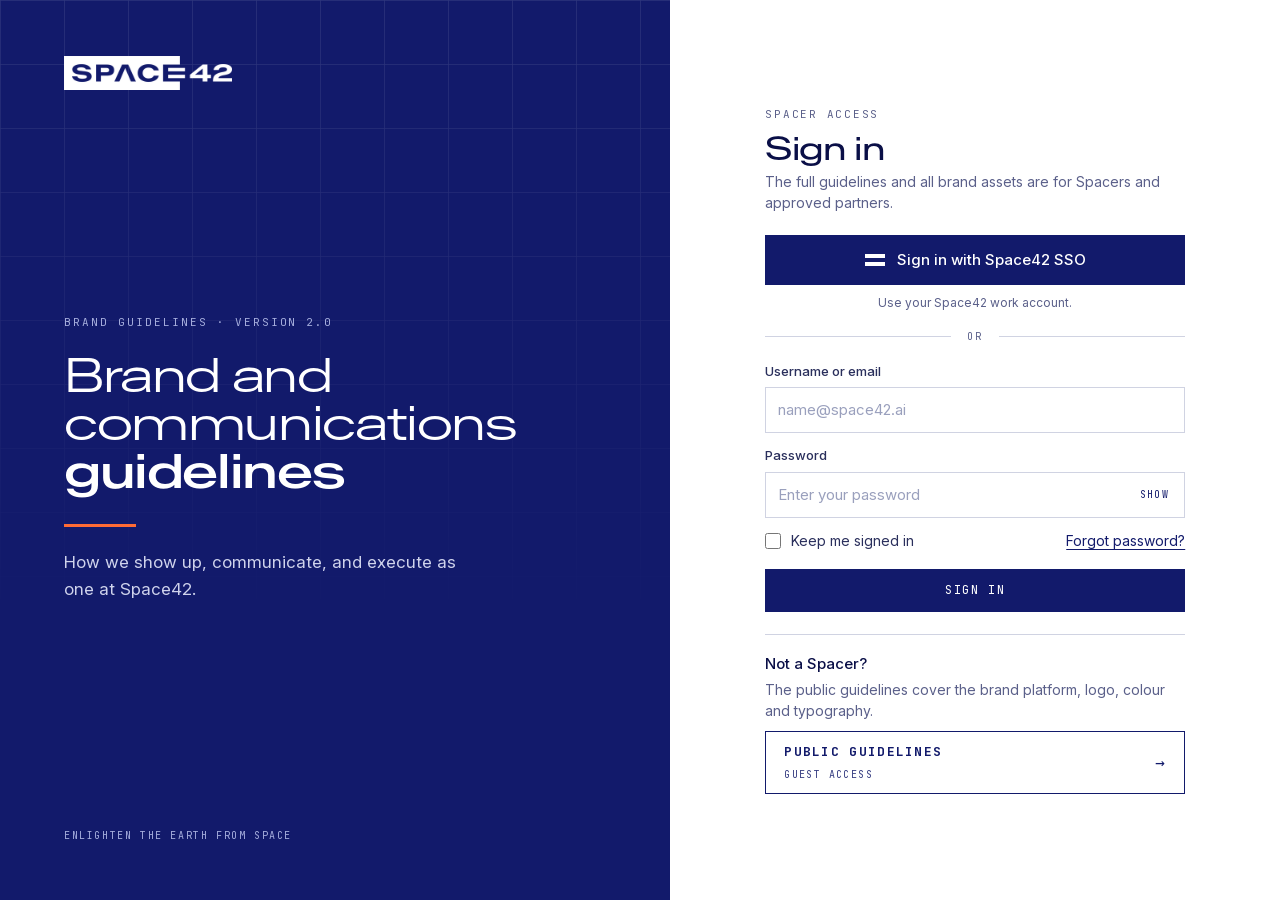
==== commit fd1c058e: "Add files via upload" ====
--- a/index.html
+++ b/index.html
@@ -1,12 +1,21 @@
 <!DOCTYPE html>
 <html lang="en">
 <head>
+<script>/* asset fallback: if a resized copy (…/web/…) is missing on the server, load the original file instead */
+(function(){var M=[[/\/logo\/(?:web|screen)\//,'/logo/'],[/\/icons\/(?:web|screen)\//,'/icons/static/'],[/\/stock\/footage\/(?:web|screen)\//,'/stock/footage/'],[/\/stock\/(?:web|screen)\//,'/stock/']];
+function alt(u){for(var i=0;i<M.length;i++){if(M[i][0].test(u))return u.replace(M[i][0],M[i][1]);}return null;}
+window.addEventListener('error',function(e){var t=e.target;if(!t||(t.tagName!=='IMG'&&t.tagName!=='VIDEO'))return;if(t.getAttribute('data-fb'))return;
+var n=alt(t.getAttribute('src')||'');if(!n)return;t.setAttribute('data-fb','1');
+['data-blue','data-white','data-src'].forEach(function(k){var v=t.getAttribute(k);if(v){var w=alt(v);if(w)t.setAttribute(k,w);}});
+if(t.tagName==='VIDEO'){t.removeAttribute('poster');t.src=n;t.load();}else{t.setAttribute('src',n);}},true);})();</script>
+<style>.hero__bg{background-image:url("space42-ds-v2/stock/screen/ss-2597890539.jpg"),url("space42-ds-v2/stock/ss-2597890539.jpg")}</style>
+
 <meta charset="UTF-8" />
 <meta name="viewport" content="width=device-width, initial-scale=1" />
 <title>Sign in — Space42 Brand Guidelines</title>
 <meta name="description" content="Sign in to the Space42 brand and communications guidelines." />
 <meta name="theme-color" content="#121A6B" />
-<link rel="icon" type="image/png" href="space42-ds-v2/logo/web/space42-mark-blue.png" />
+<link rel="icon" type="image/png" href="space42-ds-v2/logo/screen/space42-mark-blue.png" />
 <link rel="stylesheet" href="space42-ds-v2/fonts/fonts.css" />
 <style>
 :root{
@@ -104,6 +113,31 @@
 @media (max-width:420px){
   .public{flex-direction:column;align-items:stretch}
   .public a{justify-content:space-between}
+}
+@media (min-width:901px) and (max-height:1000px){
+  .panel{padding:28px clamp(24px,6vw,96px)}
+  .panel__h{margin:8px 0 6px}
+  .panel__sub{font-size:14px;line-height:1.5}
+  .sso{margin-top:22px;padding:12px 20px}
+  .sso__note{margin-top:8px;font-size:12px}
+  .or{margin:16px 0}
+  .field{gap:6px;margin-bottom:12px}
+  .field input{padding:10px 12px}
+  .row{margin:2px 0 16px}
+  .submit{padding:12px 20px}
+  .public{margin-top:22px;padding-top:18px;gap:10px}
+  .public a{padding:10px 18px}
+  .help{margin-top:16px}
+}
+@media (min-width:901px) and (max-height:760px){
+  .panel__h{font-size:26px}
+  .sso{margin-top:16px}
+  .or{margin:12px 0}
+  .field{margin-bottom:10px}
+  .field input{padding:9px 12px;font-size:14px}
+  .row{margin:0 0 12px;font-size:13px}
+  .public{margin-top:16px;padding-top:14px;flex-direction:row;align-items:center}
+  .public p{font-size:13px}
 }
 @media (prefers-reduced-motion:reduce){*{transition:none!important}}
 </style>
--- a/space42-ds-v2/fonts/fonts.css
+++ b/space42-ds-v2/fonts/fonts.css
@@ -1 +1,16 @@
-@font-face{font-family:'Antarctica Expanded';src:url('antarctica/Antarctica-ExpandedLight.otf') format('opentype');font-weight:300;font-display:swap}@font-face{font-family:'Antarctica Expanded';src:url('antarctica/Antarctica-Expanded.otf') format('opentype');font-weight:400;font-display:swap}@font-face{font-family:'Antarctica Expanded';src:url('antarctica/Antarctica-ExpandedMedium.otf') format('opentype');font-weight:500;font-display:swap}@font-face{font-family:'Antarctica Expanded';src:url('antarctica/Antarctica-ExpandedSemiBold.otf') format('opentype');font-weight:600;font-display:swap}@font-face{font-family:'Antarctica Expanded';src:url('antarctica/Antarctica-ExpandedBold.otf') format('opentype');font-weight:700;font-display:swap}@font-face{font-family:'Inter';font-style:italic;font-weight:100 900;font-display:swap;src:url('inter/inter-italic-latin-ext.woff2') format('woff2');unicode-range:U+0100-02BA,U+02BD-02C5,U+02C7-02CC,U+02CE-02D7,U+02DD-02FF,U+0304,U+0308,U+0329,U+1D00-1DBF,U+1E00-1E9F,U+1EF2-1EFF,U+2020,U+20A0-20AB,U+20AD-20C4,U+2113,U+2C60-2C7F,U+A720-A7FF}@font-face{font-family:'Inter';font-style:italic;font-weight:100 900;font-display:swap;src:url('inter/inter-italic-latin.woff2') format('woff2');unicode-range:U+0000-00FF,U+0131,U+0152-0153,U+02BB-02BC,U+02C6,U+02DA,U+02DC,U+0304,U+0308,U+0329,U+2000-206F,U+20AC,U+2122,U+2191,U+2193,U+2212,U+2215,U+FEFF,U+FFFD}@font-face{font-family:'Inter';font-style:normal;font-weight:100 900;font-display:swap;src:url('inter/inter-normal-latin-ext.woff2') format('woff2');unicode-range:U+0100-02BA,U+02BD-02C5,U+02C7-02CC,U+02CE-02D7,U+02DD-02FF,U+0304,U+0308,U+0329,U+1D00-1DBF,U+1E00-1E9F,U+1EF2-1EFF,U+2020,U+20A0-20AB,U+20AD-20C4,U+2113,U+2C60-2C7F,U+A720-A7FF}@font-face{font-family:'Inter';font-style:normal;font-weight:100 900;font-display:swap;src:url('inter/inter-normal-latin.woff2') format('woff2');unicode-range:U+0000-00FF,U+0131,U+0152-0153,U+02BB-02BC,U+02C6,U+02DA,U+02DC,U+0304,U+0308,U+0329,U+2000-206F,U+20AC,U+2122,U+2191,U+2193,U+2212,U+2215,U+FEFF,U+FFFD}@font-face{font-family:'JetBrains Mono';font-style:normal;font-weight:100 800;font-display:swap;src:url('jetbrains-mono/jetbrains-mono-normal-latin-ext.woff2') format('woff2');unicode-range:U+0100-02BA,U+02BD-02C5,U+02C7-02CC,U+02CE-02D7,U+02DD-02FF,U+0304,U+0308,U+0329,U+1D00-1DBF,U+1E00-1E9F,U+1EF2-1EFF,U+2020,U+20A0-20AB,U+20AD-20C4,U+2113,U+2C60-2C7F,U+A720-A7FF}@font-face{font-family:'JetBrains Mono';font-style:normal;font-weight:100 800;font-display:swap;src:url('jetbrains-mono/jetbrains-mono-normal-latin.woff2') format('woff2');unicode-range:U+0000-00FF,U+0131,U+0152-0153,U+02BB-02BC,U+02C6,U+02DA,U+02DC,U+0304,U+0308,U+0329,U+2000-206F,U+20AC,U+2122,U+2191,U+2193,U+2212,U+2215,U+FEFF,U+FFFD}+/* Space42 DS v2 — self-hosted fonts. Inter + JetBrains Mono: SIL Open Font License 1.1. Antarctica: licensed, internal use per licence. Verdana: system font (Office). */
+@font-face{font-family:'Antarctica Expanded';src:url('antarctica/Antarctica-ExpandedLight.otf') format('opentype');font-weight:300;font-display:swap}
+@font-face{font-family:'Antarctica Expanded';src:url('antarctica/Antarctica-Expanded.otf') format('opentype');font-weight:400;font-display:swap}
+@font-face{font-family:'Antarctica Expanded';src:url('antarctica/Antarctica-ExpandedMedium.otf') format('opentype');font-weight:500;font-display:swap}
+@font-face{font-family:'Antarctica Expanded';src:url('antarctica/Antarctica-ExpandedSemiBold.otf') format('opentype');font-weight:600;font-display:swap}
+@font-face{font-family:'Antarctica Expanded';src:url('antarctica/Antarctica-ExpandedBold.otf') format('opentype');font-weight:700;font-display:swap}
+@font-face{font-family:'Inter';font-style:italic;font-weight:100 900;font-display:swap;src:url('inter/inter-italic-latin-ext.woff2') format('woff2');unicode-range:U+0100-02BA, U+02BD-02C5, U+02C7-02CC, U+02CE-02D7, U+02DD-02FF, U+0304, U+0308, U+0329, U+1D00-1DBF, U+1E00-1E9F, U+1EF2-1EFF, U+2020, U+20A0-20AB, U+20AD-20C4, U+2113, U+2C60-2C7F, U+A720-A7FF;}
+@font-face{font-family:'Inter';font-style:italic;font-weight:100 900;font-display:swap;src:url('inter/inter-italic-latin.woff2') format('woff2');unicode-range:U+0000-00FF, U+0131, U+0152-0153, U+02BB-02BC, U+02C6, U+02DA, U+02DC, U+0304, U+0308, U+0329, U+2000-206F, U+20AC, U+2122, U+2191, U+2193, U+2212, U+2215, U+FEFF, U+FFFD;}
+@font-face{font-family:'Inter';font-style:normal;font-weight:100 900;font-display:swap;src:url('inter/inter-normal-latin-ext.woff2') format('woff2');unicode-range:U+0100-02BA, U+02BD-02C5, U+02C7-02CC, U+02CE-02D7, U+02DD-02FF, U+0304, U+0308, U+0329, U+1D00-1DBF, U+1E00-1E9F, U+1EF2-1EFF, U+2020, U+20A0-20AB, U+20AD-20C4, U+2113, U+2C60-2C7F, U+A720-A7FF;}
+@font-face{font-family:'Inter';font-style:normal;font-weight:100 900;font-display:swap;src:url('inter/inter-normal-latin.woff2') format('woff2');unicode-range:U+0000-00FF, U+0131, U+0152-0153, U+02BB-02BC, U+02C6, U+02DA, U+02DC, U+0304, U+0308, U+0329, U+2000-206F, U+20AC, U+2122, U+2191, U+2193, U+2212, U+2215, U+FEFF, U+FFFD;}
+@font-face{font-family:'JetBrains Mono';font-style:normal;font-weight:100 800;font-display:swap;src:url('jetbrains-mono/jetbrains-mono-normal-latin-ext.woff2') format('woff2');unicode-range:U+0100-02BA, U+02BD-02C5, U+02C7-02CC, U+02CE-02D7, U+02DD-02FF, U+0304, U+0308, U+0329, U+1D00-1DBF, U+1E00-1E9F, U+1EF2-1EFF, U+2020, U+20A0-20AB, U+20AD-20C4, U+2113, U+2C60-2C7F, U+A720-A7FF;}
+@font-face{font-family:'JetBrains Mono';font-style:normal;font-weight:100 800;font-display:swap;src:url('jetbrains-mono/jetbrains-mono-normal-latin.woff2') format('woff2');unicode-range:U+0000-00FF, U+0131, U+0152-0153, U+02BB-02BC, U+02C6, U+02DA, U+02DC, U+0304, U+0308, U+0329, U+2000-206F, U+20AC, U+2122, U+2191, U+2193, U+2212, U+2215, U+FEFF, U+FFFD;}
+/* Tajawal: Arabic copy and RTL layouts (SIL Open Font License 1.1) */
+@font-face{font-family:'Tajawal';src:url('tajawal/Tajawal-Regular.ttf') format('truetype');font-weight:400;font-display:swap}
+@font-face{font-family:'Tajawal';src:url('tajawal/Tajawal-Medium.ttf') format('truetype');font-weight:500;font-display:swap}
+@font-face{font-family:'Tajawal';src:url('tajawal/Tajawal-Bold.ttf') format('truetype');font-weight:700;font-display:swap}
